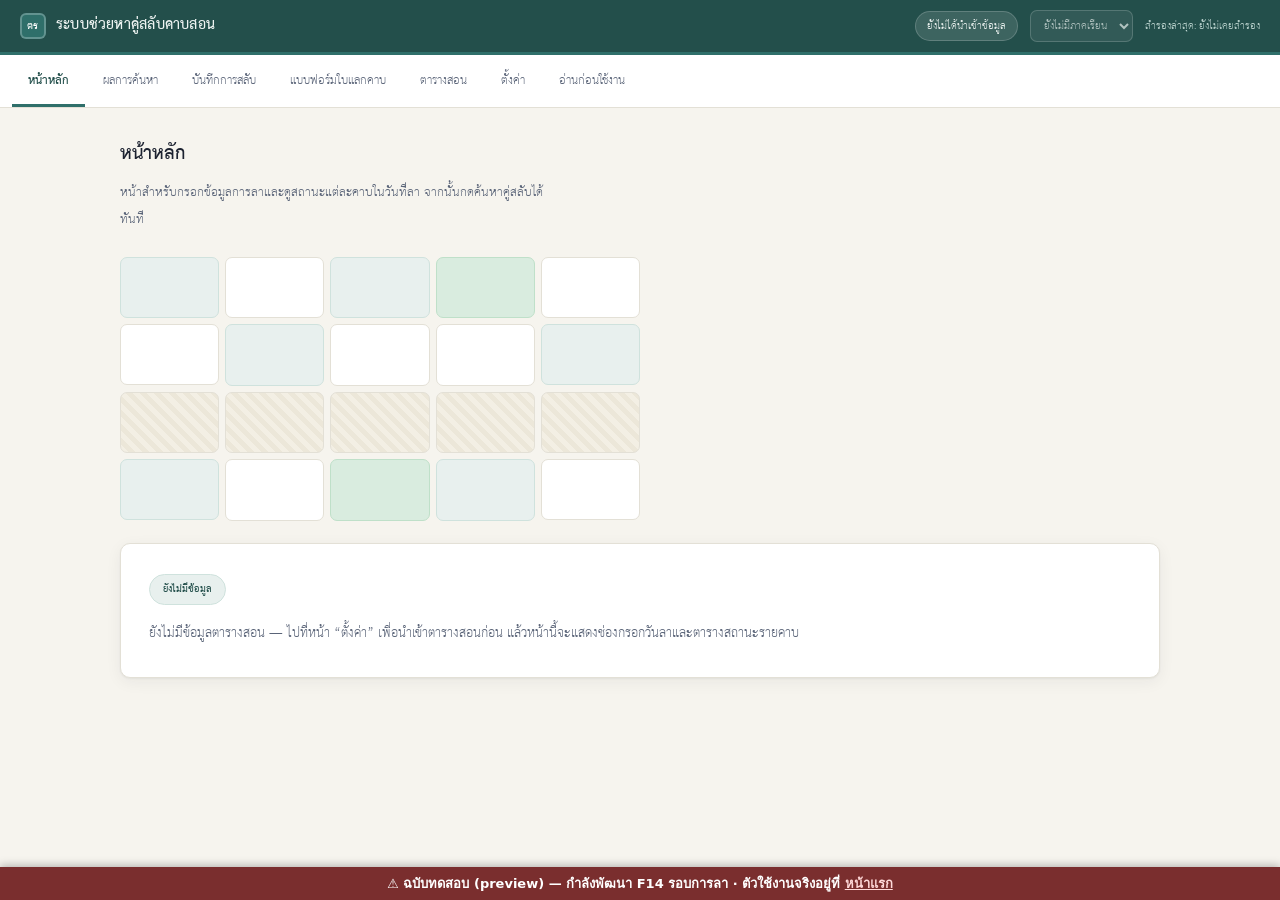
==== preview/index.html @ 6099cf8d "F14 30d rework — รอบการลา on the handout is now a dynamic week filter The round selector previously " ====
<!DOCTYPE html>
<html lang="th">
<head>
<meta charset="UTF-8">
<!-- public build (s27): embedded-data island intentionally empty;
     oracle fixture pseudonymised. See docs/CHANGELOG.txt. -->
<meta name="viewport" content="width=device-width, initial-scale=1.0">
<title>ระบบช่วยหาคู่สลับคาบสอน</title>
<style>
@font-face{font-family:'TH Sarabun New';font-weight:400;font-display:swap;src:url([data-uri]) format('woff2');}
@font-face{font-family:'TH Sarabun New';font-weight:700;font-display:swap;src:url([data-uri]) format('woff2');}
@font-face{font-family:'Sarabun';font-weight:400;font-display:swap;src:url([data-uri]) format('woff2');}
@font-face{font-family:'Sarabun';font-weight:700;font-display:swap;src:url([data-uri]) format('woff2');}

/* ===== s25.1 polish (2026-06-17) ===== */
/* #1 phone: near-black, name-weight, tap-to-call */
.d-phone{color:var(--ink);font-weight:700;text-decoration:none;font-size:1.05em}
.d-phone:hover{text-decoration:underline}
.l-phone{display:inline-block;margin-top:3px;color:var(--ink);font-weight:700;font-size:15px;text-decoration:none}
.l-phone:hover{text-decoration:underline}
/* #2 relocated dashboard warning */
.dash .c-warn{font-size:12.5px;color:#92400e;font-weight:600;margin-top:3px;line-height:1.3}
/* #4 stronger swap-cell fill + print-safe colours + legend */
.tt-in{background:#bfe8cd}
.tt-out{background:#f7c9c5}
.tt-in,.tt-out,.tt-mark,.tt-legend .pill{-webkit-print-color-adjust:exact;print-color-adjust:exact;color-adjust:exact}
.tt-legend{display:flex;gap:20px;flex-wrap:wrap;margin:2px 0 14px;font-size:13.5px;color:var(--ink)}
.tt-legend .lg{display:inline-flex;align-items:center;gap:7px}
.tt-legend .pill{display:inline-block;font-size:11.5px;font-weight:700;border-radius:999px;padding:1px 9px;color:#fff}
.tt-legend .pill.in{background:#0b6b3a}
.tt-legend .pill.out{background:#b3261e}
</style>
<style>
:root{
  --ink:#1c2230;          /* primary text — deep slate, not pure black */
  --ink-soft:#5a6478;     /* secondary text */
  --ink-faint:#8b94a6;    /* tertiary / disabled */
  --paper:#f6f4ee;        /* warm chalk — the page */
  --card:#ffffff;         /* raised surfaces */
  --line:#e3e0d6;         /* hairlines */
  --line-strong:#cfcabb;
  --chalk:#2f6f6a;        /* primary accent — chalkboard teal */
  --chalk-deep:#234f4b;
  --chalk-wash:#e8f0ee;
  --amber:#b8791f;        /* waiting */
  --amber-wash:#fbeecd;
  --rose:#b23b4e;         /* to-do / cancelled */
  --rose-wash:#f7dde0;
  --green:#2f7d4f;        /* done */
  --green-wash:#d9ecdf;
  --shadow:0 1px 2px rgba(28,34,48,.05), 0 4px 16px rgba(28,34,48,.06);
  --radius:10px;
}
*{box-sizing:border-box}
html,body{margin:0;padding:0}
body{
  font-family:'TH Sarabun New','Sarabun',system-ui,sans-serif;
  background:var(--paper);
  color:var(--ink);
  font-size:19px;
  line-height:1.5;
  -webkit-font-smoothing:antialiased;
  text-rendering:optimizeLegibility;
}
/* ---- header strip ---- */
.appbar{
  background:var(--chalk-deep);
  color:#eef4f2;
  padding:10px 20px;
  display:flex;align-items:center;gap:18px;flex-wrap:wrap;
  border-bottom:3px solid var(--chalk);
}
.appbar .brand{font-weight:700;font-size:21px;letter-spacing:.01em;display:flex;align-items:center;gap:10px}
.appbar .brand .mark{
  width:26px;height:26px;border-radius:6px;background:var(--chalk);
  display:inline-flex;align-items:center;justify-content:center;color:#fff;font-size:15px;font-weight:700;
  box-shadow:inset 0 0 0 2px rgba(255,255,255,.25);
}
.appbar .strip{margin-left:auto;display:flex;gap:12px;align-items:center;font-size:15px;color:#bcd4cf;flex-wrap:wrap}
.appbar .strip b{color:#fff;font-weight:700}
.appbar .sem-pill{
  background:rgba(255,255,255,.12);border:1px solid rgba(255,255,255,.18);
  padding:3px 11px;border-radius:999px;font-size:15px;color:#eef4f2;
}
.appbar .sem-switch{
  font-family:inherit;font-size:14.5px;color:#eef4f2;background:rgba(255,255,255,.1);
  border:1px solid rgba(255,255,255,.25);border-radius:7px;padding:4px 9px;max-width:240px;
}
.appbar .sem-switch:focus{outline:2px solid rgba(255,255,255,.65);outline-offset:1px}
.appbar .sem-switch option{color:#1c2523;background:#fff}
.appbar .archive-badge{
  display:none;background:var(--amber);color:#2a1c05;font-weight:700;
  padding:2px 10px;border-radius:999px;font-size:13px;
}
/* ---- tab bar ---- */
.tabbar{
  background:var(--card);
  border-bottom:1px solid var(--line);
  display:flex;gap:2px;padding:0 12px;overflow-x:auto;
  position:sticky;top:0;z-index:20;
}
.tab{
  appearance:none;border:0;background:none;cursor:pointer;
  font-family:inherit;font-size:17px;color:var(--ink-soft);
  padding:14px 16px 11px;white-space:nowrap;
  border-bottom:3px solid transparent;
  transition:color .12s, border-color .12s;
}
.tab:hover{color:var(--ink)}
.tab[aria-selected="true"]{color:var(--chalk-deep);font-weight:700;border-bottom-color:var(--chalk)}
.tab:focus-visible{outline:2px solid var(--chalk);outline-offset:-2px;border-radius:4px}
/* ---- pages ---- */
main{max-width:1080px;margin:0 auto;padding:26px 20px 80px}
.page{display:none;animation:fade .18s ease}
.page.active{display:block}
@keyframes fade{from{opacity:0;transform:translateY(4px)}to{opacity:1;transform:none}}
.page h1{
  font-size:27px;font-weight:700;margin:0 0 4px;color:var(--ink);
  letter-spacing:-.01em;
}
.page .lede{color:var(--ink-soft);margin:0 0 22px;font-size:18px;max-width:62ch}
.placeholder{
  background:var(--card);border:1px solid var(--line);border-radius:var(--radius);
  box-shadow:var(--shadow);padding:30px 28px;color:var(--ink-soft);
}
.placeholder .stage-note{
  display:inline-flex;align-items:center;gap:8px;
  background:var(--chalk-wash);color:var(--chalk-deep);
  border:1px solid #cfe2dd;border-radius:999px;
  padding:4px 13px;font-size:14px;font-weight:700;margin-bottom:14px;
}
.placeholder ul{margin:10px 0 0;padding-inline-start:22px}
.placeholder li{margin:5px 0}
/* a tiny weekly grid motif drawn once on the home page as the page's signature */
.grid-motif{
  --c:#e9e6dc;
  display:grid;grid-template-columns:repeat(5,1fr);gap:6px;margin:24px 0 4px;max-width:520px;
}
.grid-motif .cell{
  aspect-ratio:1/.62;border-radius:7px;background:var(--card);
  border:1px solid var(--line);
}
.grid-motif .cell.busy{background:var(--chalk-wash);border-color:#cfe2dd}
.grid-motif .cell.lunch{background:repeating-linear-gradient(45deg,#f3efe4,#f3efe4 5px,#ece7d9 5px,#ece7d9 10px)}
.grid-motif .cell.swap{background:var(--green-wash);border-color:#bfe0c9}
/* status legend chips reused later */
.legend{display:flex;gap:14px;flex-wrap:wrap;margin-top:18px;font-size:15px;color:var(--ink-soft)}
.legend .chip{display:inline-flex;align-items:center;gap:7px}
.legend .sw{width:14px;height:14px;border-radius:4px;border:1px solid var(--line-strong)}
/* ---- card surface (import panel etc.) ---- */
.card{
  background:var(--card);border:1px solid var(--line);border-radius:var(--radius);
  box-shadow:var(--shadow);padding:22px 24px;margin-top:22px;
}
.card-head{display:flex;align-items:baseline;gap:14px;flex-wrap:wrap;margin-bottom:4px}
.card-head h2{font-size:20px;font-weight:700;margin:0;color:var(--ink)}
.card-lede{color:var(--ink-soft);margin:2px 0 16px;font-size:17px}
.muted-note{color:var(--ink-faint);font-size:15px}
code{font-family:ui-monospace,SFMono-Regular,Menlo,monospace;font-size:.86em;
  background:var(--paper);border:1px solid var(--line);border-radius:5px;padding:1px 6px;color:var(--chalk-deep)}
.import-row{display:flex;align-items:center;gap:14px;flex-wrap:wrap}
.btn{
  appearance:none;border:1px solid var(--line-strong);background:var(--card);
  font-family:inherit;font-size:17px;color:var(--ink);cursor:pointer;
  padding:9px 18px;border-radius:8px;transition:background .12s,border-color .12s,box-shadow .12s;
  display:inline-flex;align-items:center;gap:8px;
}
.btn:hover{border-color:var(--chalk)}
.btn:focus-visible{outline:2px solid var(--chalk);outline-offset:2px}
.btn-primary{background:var(--chalk);border-color:var(--chalk);color:#fff;font-weight:700}
.btn-primary:hover{background:var(--chalk-deep);border-color:var(--chalk-deep)}
.btn[disabled]{opacity:.5;cursor:not-allowed}
/* ---- import report ---- */
.report{margin-top:18px;border-radius:9px;padding:16px 18px;font-size:16px;border:1px solid var(--line)}
.report.pass{background:var(--green-wash);border-color:#bfe0c9}
.report.fail{background:var(--rose-wash);border-color:#eec3c8}
.report.warn{background:var(--amber-wash);border-color:#ecd9a8}
.report .r-title{font-weight:700;font-size:18px;margin:0 0 8px;display:flex;align-items:center;gap:9px}
.report.pass .r-title{color:var(--green)}
.report.fail .r-title{color:var(--rose)}
.report.warn .r-title{color:#8a5a12}
.report .r-summary{display:flex;gap:18px;flex-wrap:wrap;margin:6px 0 0;color:var(--ink-soft);font-size:15px}
.report .r-summary b{color:var(--ink);font-weight:700}
.report ul.r-list{margin:12px 0 0;padding-inline-start:0;list-style:none;max-height:280px;overflow:auto}
.report ul.r-list li{
  padding:7px 11px;margin:5px 0;border-radius:7px;background:rgba(255,255,255,.6);
  border:1px solid rgba(0,0,0,.05);font-size:15.5px;line-height:1.45;
}
.report ul.r-list li .rownum{font-weight:700;color:var(--rose);margin-inline-end:6px}
.report.warn ul.r-list li .rownum{color:#8a5a12}
.report .r-more{margin-top:8px;font-size:14px;color:var(--ink-faint)}
.report .r-actions{margin-top:14px;display:flex;gap:10px;flex-wrap:wrap}
.somserm-table{width:100%;border-collapse:collapse;margin-top:10px;font-size:15px}
.somserm-table th,.somserm-table td{border:1px solid var(--line);padding:5px 9px;text-align:start}
.somserm-table th{background:var(--paper);font-weight:700;color:var(--ink-soft)}
.somserm-table .arrow{color:var(--chalk);font-weight:700;text-align:center}
/* ---- Stage 03 acknowledgment blocks ---- */
.ack-block{margin-top:16px;background:rgba(255,255,255,.5);border:1px solid rgba(0,0,0,.06);
  border-radius:9px;padding:13px 15px}
.ack-block.ack-ok{background:rgba(255,255,255,.35)}
.ack-h{font-weight:700;font-size:16px;color:var(--ink);margin-bottom:6px}
.ack-warnings .ack-block .ack-h{color:var(--ink-soft)}
.amb-flag{color:#8a5a12;font-weight:700;font-size:14px}
.somserm-table tr.amb-detail td{background:var(--amber-wash);font-size:14px;color:#6e4a10}
.report .r-actions .btn{font-size:16.5px}
.ack-block .ok{color:var(--green);font-weight:700}
/* ---- Stage 04 semester fields + backup bar ---- */
.ack-sem{background:rgba(255,255,255,.6)}
.sem-fields{display:flex;gap:16px;flex-wrap:wrap;margin-top:4px}
.fld{display:flex;flex-direction:column;gap:4px;font-size:15px;color:var(--ink-soft)}
.fld span{font-weight:700}
.fld input{
  font-family:inherit;font-size:17px;color:var(--ink);
  border:1px solid var(--line-strong);border-radius:7px;padding:7px 11px;background:var(--card);min-width:160px;
}
.fld input:focus{outline:2px solid var(--chalk);outline-offset:1px;border-color:var(--chalk)}
.sem-hint{margin:8px 0 0;font-size:15px;color:var(--ink-faint)}
.sem-hint.err{color:var(--rose);font-weight:700}
.backup-bar{display:flex;gap:12px;align-items:center;flex-wrap:wrap;
  margin-top:18px;padding-top:16px;border-top:1px dashed var(--line-strong)}
.tmpl-bar{display:flex;gap:10px;align-items:center;flex-wrap:wrap;
  margin-top:16px;padding-top:14px;border-top:1px dashed var(--line-strong)}
.btn-small{font-size:15px;padding:6px 13px}
.readonly-note{margin:10px 0;padding:10px 12px;border:1px solid #e6c98a;border-radius:8px;
  background:var(--amber-wash);color:#7a5212;font-size:15px}
body.view-archived .btn-savelog,body.view-archived .btn-del{opacity:.55;cursor:not-allowed}
/* ---- Stage 06 settings page ---- */
.settings-toolbar{display:flex;align-items:center;gap:18px;flex-wrap:wrap;margin-bottom:20px}
.adv-toggle{display:inline-flex;align-items:center;gap:9px;cursor:pointer;font-size:17px;color:var(--ink)}
.adv-toggle input{width:18px;height:18px;accent-color:var(--chalk);cursor:pointer}
.settings-group{background:var(--card);border:1px solid var(--line);border-radius:var(--radius);
  box-shadow:var(--shadow);padding:18px 22px;margin-bottom:18px}
.sg-title{font-size:18px;font-weight:700;color:var(--chalk-deep);margin:0 0 14px;
  padding-bottom:8px;border-bottom:1px solid var(--line)}
.sg-items{display:flex;flex-direction:column;gap:4px}
.setting-row{display:flex;gap:20px;align-items:flex-start;padding:11px 10px;border-radius:8px}
.setting-row:hover{background:var(--paper)}
.setting-row.is-changed{background:var(--chalk-wash)}
.setting-row .s-label{flex:1;min-width:0}
.setting-row .s-label label{display:block;font-weight:700;font-size:16.5px;color:var(--ink)}
.setting-row .s-help{display:block;font-size:14.5px;color:var(--ink-soft);margin-top:2px;line-height:1.4}
.setting-row .s-input{display:flex;flex-direction:column;align-items:flex-end;gap:3px;flex-shrink:0}
.setting-row .s-input input,.setting-row .s-input select{
  font-family:inherit;font-size:16px;padding:6px 10px;border:1px solid var(--line-strong);
  border-radius:7px;background:var(--card);color:var(--ink);min-width:120px;text-align:end}
.setting-row .s-input select{text-align:start}
.setting-row .s-input input:focus,.setting-row .s-input select:focus{
  outline:2px solid var(--chalk);outline-offset:1px;border-color:var(--chalk)}
.setting-row .s-default{font-size:13px;color:var(--ink-faint)}
.setting-row.is-changed .s-default{color:var(--chalk)}
.settings-note{background:var(--chalk-wash);border:1px solid #cfe2dd;border-radius:9px;
  padding:13px 16px;color:var(--chalk-deep);font-size:15.5px}
@media(max-width:640px){
  .setting-row{flex-direction:column;gap:8px}
  .setting-row .s-input{align-items:flex-start;width:100%}
}
/* system status line at the very bottom (dev evidence; harmless to user) */
.sysline{
  margin-top:34px;font-size:13px;color:var(--ink-faint);
  border-top:1px dashed var(--line-strong);padding-top:12px;
  display:flex;gap:16px;flex-wrap:wrap;
}
.sysline b{color:var(--ink-soft);font-weight:700}
.ok{color:var(--green)} .bad{color:var(--rose)}
/* ---- print scaffold (proven later; here just the skeleton) ---- */
@media print{
  .appbar,.tabbar,.sysline{display:none}
  body{background:#fff;font-size:16pt}
  main{max-width:none;padding:0}
  .page{display:none!important}
  .page.print-target{display:block!important}
  @page{size:A4;margin:14mm}
}
/* responsive */
@media(max-width:640px){
  body{font-size:18px}
  .appbar{padding:9px 14px;gap:10px}
  .appbar .strip{width:100%;margin-left:0;order:3}
  main{padding:20px 14px 70px}
  .page h1{font-size:23px}
}

/* ---- Stage 16: หน้าหลัก inputs + dashboard ---- */
.abs-grid{display:grid;grid-template-columns:repeat(2,minmax(0,1fr));gap:14px 22px;margin-top:6px}
@media(max-width:680px){.abs-grid{grid-template-columns:1fr}}
.fld{display:flex;flex-direction:column;gap:5px}
.fld>span{font-weight:700;color:var(--ink);font-size:16px}
.fld input,.fld select{font-family:inherit;font-size:18px;padding:8px 10px;border:1px solid var(--line-strong);
  border-radius:8px;background:#fff;color:var(--ink)}
.fld input:focus,.fld select:focus{outline:2px solid var(--chalk);outline-offset:1px;border-color:var(--chalk)}
.fhint{color:var(--ink-faint);font-size:14px}
.fhint.err{color:var(--rose);font-weight:700}
.abs-warn{margin-top:12px;padding:9px 12px;border-radius:8px;background:var(--amber-wash);
  color:#7a5212;border:1px solid #e6c98a;font-size:16px}

table.dash{width:100%;border-collapse:collapse;margin-top:4px;font-size:17px}
table.dash thead th{text-align:left;font-size:15px;color:var(--ink-soft);font-weight:700;
  border-bottom:2px solid var(--line-strong);padding:7px 10px;background:transparent}
table.dash td{padding:8px 10px;border-bottom:1px solid var(--line);vertical-align:middle}
table.dash .c-per{width:42px;text-align:center;font-weight:700;color:var(--ink-soft)}
table.dash .c-room{width:72px;color:var(--ink-soft)}
table.dash .c-stat{width:30%}
table.dash .c-act{width:150px;text-align:right;white-space:nowrap}
/* status bands (full row tint) */
tr.band-done   td{background:var(--green-wash)}
tr.band-done   .c-stat{color:var(--green);font-weight:700}
tr.band-wait   td{background:var(--amber-wash)}
tr.band-wait   .c-stat{color:var(--amber);font-weight:700}
tr.band-proposed td{background:#fff}
tr.band-proposed .c-stat{color:var(--chalk-deep);font-weight:700}
tr.band-todo   td{background:var(--rose-wash)}
tr.band-todo   .c-stat{color:var(--rose);font-weight:700}
tr.band-cancel td{background:var(--rose-wash)}
tr.band-cancel .c-stat{color:var(--rose);font-weight:700;font-style:italic}
tr.band-na     td{background:#faf9f5;color:var(--ink-faint);font-style:italic}
.btn-find{white-space:nowrap}
/* custom teacher autocomplete (replaces native datalist) */
.ac-wrap{position:relative}
.ac-wrap input{width:100%}
.ac-list{position:absolute;top:calc(100% + 3px);left:0;right:0;z-index:40;margin:0;padding:4px;
  list-style:none;background:#fff;border:1px solid var(--line-strong);border-radius:8px;
  box-shadow:var(--shadow);max-height:280px;overflow-y:auto}
.ac-item{padding:8px 11px;border-radius:6px;color:var(--ink);font-size:17px;line-height:1.35;
  cursor:pointer;white-space:nowrap;overflow:hidden;text-overflow:ellipsis}
.ac-item:hover,.ac-item.active{background:var(--chalk-wash);color:var(--chalk-deep)}


/* ---- Stage 17: ผลการค้นหา table + detail ---- */
.res-banner .card-lede{font-size:16px;color:var(--ink-soft)}
.res-note{font-size:14px;color:var(--ink-faint);margin:2px 2px 10px}
table.restab{width:100%;border-collapse:collapse;font-size:17px}
table.restab thead th{text-align:left;font-size:14px;color:var(--ink-soft);font-weight:700;
  border-bottom:2px solid var(--line-strong);padding:7px 9px}
table.restab td{padding:8px 9px;border-bottom:1px solid var(--line);vertical-align:middle}
.cand-row{cursor:pointer;transition:background .08s}
.cand-row:hover{background:var(--chalk-wash)}
.cand-row.open{background:var(--chalk-wash)}
.cand-row .c-rank{width:46px;text-align:center;color:var(--ink-soft);font-weight:700}
.cand-row .c-score{width:64px}
.c-dp,.c-gb{white-space:nowrap}
.c-warn{font-size:14.5px;color:var(--ink-soft);max-width:280px}
.score-pill{display:inline-block;min-width:38px;text-align:center;padding:2px 9px;border-radius:14px;
  font-weight:700;font-size:16px}
.score-pill.sc-green{background:var(--green-wash);color:var(--green)}
.score-pill.sc-amber{background:var(--amber-wash);color:var(--amber)}
.score-pill.sc-rose{background:var(--rose-wash);color:var(--rose)}
.wk-pick{font-family:inherit;font-size:15px;padding:4px 6px;border:1px solid var(--line-strong);
  border-radius:6px;background:#fff;max-width:160px}
.empty-res .r-title{color:var(--amber)}

/* detail panel */
.detail{padding:6px 4px 12px;background:linear-gradient(180deg,var(--chalk-wash),#fff 60px)}
.d-sec{margin:0 0 16px;padding:0 2px}
.d-h{font-weight:700;color:var(--chalk-deep);font-size:17px;margin:0 0 8px;
  border-bottom:1px solid var(--line);padding-bottom:4px}
.d-grid{display:grid;grid-template-columns:1fr 1fr;gap:6px 22px}
@media(max-width:680px){.d-grid{grid-template-columns:1fr}}
.d-lbl{display:block;font-size:13.5px;color:var(--ink-faint)}
.d-val{font-size:16.5px;color:var(--ink)}
.d-val.muted,.d-val .muted{color:var(--ink-faint)}
.d-val.mono{font-family:ui-monospace,Menlo,Consolas,monospace;font-size:14.5px}
.d-sub{margin-top:7px;font-size:15px;color:var(--ink-soft)}
.w-sec{margin:0 0 8px}
.w-sh{font-size:14px;color:var(--ink-soft);font-weight:700;margin-bottom:2px}
.w-item{font-size:16px;padding:2px 0 2px 6px}
.w-item.w-loud{color:var(--rose);font-weight:700;background:var(--rose-wash);border-radius:6px;padding:5px 8px;margin:3px 0}
.w-none{font-size:15px;color:var(--ink-faint);padding-left:6px}
.rt-wrap{display:grid;grid-template-columns:1fr 1fr;gap:14px}
@media(max-width:680px){.rt-wrap{grid-template-columns:1fr}}
.rt-end{background:#fff;border:1px solid var(--line);border-radius:8px;padding:9px 11px}
.rt-h{font-weight:700;color:var(--ink-soft);font-size:15px;margin-bottom:5px}
.rt-body{font-size:15.5px;line-height:1.7}
.rt-foot{color:var(--ink-soft);font-size:14.5px}
.rt-score{margin-top:9px;font-size:16px;color:var(--ink)}
table.receipt{width:100%;border-collapse:collapse;font-size:16px}
table.receipt td{padding:5px 8px;border-bottom:1px solid var(--line)}
table.receipt .rc-v{text-align:right;width:74px;font-variant-numeric:tabular-nums;font-weight:600}
table.receipt .rc-n{color:var(--ink-faint);font-size:14px}
table.receipt .rc-total td{font-weight:700;border-top:2px solid var(--line-strong);border-bottom:none}
.d-actions{margin-top:6px;display:flex;align-items:center;gap:14px;flex-wrap:wrap}
.save-msg{font-size:15px}
.save-msg.ok{color:var(--green);font-weight:700}
.save-msg.err{color:var(--rose);font-weight:700}


/* ---- Stage 18: บันทึกการสลับ (Log register) ---- */
.log-sum{font-size:16px;color:var(--ink-soft);margin:2px 2px 10px}
.log-sum b{color:var(--ink)}
.log-bar{display:flex;align-items:center;gap:14px;margin:0 2px 10px;flex-wrap:wrap}
.log-fnote{font-size:14px;color:var(--ink-faint)}
.btn-ghost{font-family:inherit;font-size:15px;padding:6px 13px;border:1px solid var(--line-strong);
  background:#fff;border-radius:7px;cursor:pointer;color:var(--ink)}
.btn-ghost:hover{background:var(--chalk-wash)}
.log-card{overflow-x:auto}
table.logtab{width:100%;border-collapse:collapse;font-size:15.5px;min-width:920px}
table.logtab thead th{text-align:left;font-size:13px;color:var(--ink-soft);font-weight:700;
  border-bottom:2px solid var(--line-strong);padding:7px 8px;white-space:nowrap;background:#fff}
table.logtab td{padding:7px 8px;border-bottom:1px solid var(--line);vertical-align:top}
.logtab .l-sub{font-size:12.5px;color:var(--ink-faint);margin-top:1px}
.logtab .l-date,.logtab .l-slot{white-space:nowrap}
.logtab .l-score{text-align:center;font-variant-numeric:tabular-nums;font-weight:600}
.logtab .l-warn{font-size:13.5px;color:var(--ink-soft);max-width:150px}
.logtab .l-empty{text-align:center;color:var(--ink-faint);padding:22px 8px}
/* full-row status tints (POC palette) */
.logtab tr.log-done{background:#C6EFCE}
.logtab tr.log-done td{color:#006100}
.logtab tr.log-wait{background:#FFEB9C}
.logtab tr.log-wait td{color:#9C6500}
.logtab tr.log-cancel{background:#FFC7CE}
.logtab tr.log-cancel td{color:#9C0006}
.logtab tr.log-proposed{background:#fff}
.logtab tr.log-done .l-sub,.logtab tr.log-wait .l-sub,.logtab tr.log-cancel .l-sub{color:inherit;opacity:.72}
.log-status{font-family:inherit;font-size:14.5px;padding:3px 6px;border:1px solid var(--line-strong);
  border-radius:6px;background:#fff;color:var(--ink)}
.fin-tag{display:inline-block;font-size:12px;font-weight:700;color:#006100;background:#fff;
  border:1px solid #006100;border-radius:10px;padding:0 7px;margin-left:4px}
.btn-del{font-family:inherit;font-size:14px;padding:3px 11px;border:1px solid var(--rose);
  background:#fff;color:var(--rose);border-radius:6px;cursor:pointer}
.btn-del:hover{background:var(--rose-wash)}
.log-foot{font-size:13.5px;color:var(--ink-faint);margin:10px 2px 0;line-height:1.5}


/* ---- Stage 21: colleague readme ---- */
.readme-wrap{display:grid;grid-template-columns:minmax(0,1fr);gap:14px}
.readme-card{background:#fff;border:1px solid var(--line);border-radius:8px;box-shadow:var(--shadow);padding:18px 22px}
.readme-card h2{font-size:20px;margin:0 0 8px;color:var(--chalk-deep)}
.readme-card h3{font-size:17px;margin:14px 0 6px;color:var(--ink)}
.readme-card p{margin:6px 0;color:var(--ink);line-height:1.55}
.readme-card ol,.readme-card ul{margin:8px 0 0 24px;padding:0;line-height:1.55}
.readme-card li{margin:4px 0}
.readme-kbd{display:inline-block;padding:1px 7px;border:1px solid var(--line-strong);border-radius:6px;background:#faf9f5;color:var(--ink-soft)}
.readme-flow{display:grid;grid-template-columns:repeat(4,minmax(0,1fr));gap:10px;margin-top:10px}
.readme-step{border:1px solid var(--line);border-radius:8px;padding:10px;background:var(--chalk-wash)}
.readme-step b{display:block;color:var(--chalk-deep);margin-bottom:3px}
@media(max-width:820px){.readme-flow{grid-template-columns:1fr 1fr}}
@media(max-width:520px){.readme-flow{grid-template-columns:1fr}}


/* ---- Stage 20: ตารางสอน handout ---- */
.tt-controls{margin:0 0 16px;padding:14px 16px;border:1px solid var(--line);border-radius:12px;background:var(--chalk-wash)}
.tt-row{display:flex;align-items:center;gap:10px;flex-wrap:wrap;font-size:16px;margin-bottom:10px}
.tt-row:last-child{margin-bottom:0}
.tt-lab{font-weight:700;color:var(--ink)}
.tt-select{font-family:inherit;font-size:16px;padding:6px 9px;border:1px solid var(--line-strong);border-radius:7px;background:#fff;color:var(--ink);min-width:260px}
.tt-weeks{display:flex;gap:8px;flex-wrap:wrap}
.tt-week-check{display:inline-flex;align-items:center;gap:6px;background:#fff;border:1px solid var(--line);border-radius:8px;padding:5px 9px;cursor:pointer}
.tt-week-check input{width:16px;height:16px;accent-color:var(--chalk)}
.tt-actions{display:flex;align-items:center;gap:10px;flex-wrap:wrap}
.tt-note{font-size:13.5px;color:var(--ink-faint)}
.tt-output{display:flex;flex-direction:column;gap:18px}
.tt-empty{font-size:15.5px;color:var(--ink-faint);padding:18px;text-align:center}
.tt-week{background:#fff;border:1px solid var(--line);border-radius:8px;padding:18px 20px;box-shadow:var(--shadow)}
.tt-head{display:flex;justify-content:space-between;gap:14px;align-items:flex-start;margin-bottom:10px}
.tt-title{font-size:21px;font-weight:700;color:var(--ink);margin:0}
.tt-subtitle{font-size:15px;color:var(--ink-soft);margin-top:2px}
.tt-meta{text-align:right;font-size:14px;color:var(--ink-soft)}
.tt-table{width:100%;border-collapse:collapse;table-layout:fixed;font-size:14.5px}
.tt-table th,.tt-table td{border:1px solid #222;vertical-align:top}
.tt-table th{font-weight:700;text-align:center;background:#f8f6ee;padding:5px 4px}
.tt-table th:first-child{width:88px}
.tt-table td{height:70px;padding:5px 5px;background:#fff}
.tt-per{text-align:center;font-weight:700;background:#faf9f5;color:var(--ink-soft)}
.tt-daycell{text-align:center;font-weight:700;background:#faf9f5;color:var(--ink);vertical-align:middle!important}
.tt-datecell{display:block;font-size:12px;font-weight:400;color:var(--ink-soft);margin-top:2px}
.tt-cell{min-height:58px;line-height:1.22}
.tt-main{font-weight:700;color:var(--ink)}
.tt-sub,.tt-room,.tt-by{font-size:12.5px;color:var(--ink-soft);margin-top:1px}
.tt-blank{color:#bbb;text-align:center;padding-top:20px}
.tt-lunch,.tt-nonteach{color:var(--ink-faint);font-style:italic}
.tt-mark{display:inline-block;font-size:11.5px;font-weight:700;border-radius:999px;padding:0 7px;margin-bottom:3px}
.tt-in{background:#e6f4ea}
.tt-in .tt-mark{background:#0b6b3a;color:#fff}
.tt-out{background:#fdebea}
.tt-out .tt-mark{background:#b3261e;color:#fff}
.tt-foot{margin:9px 0 0;padding-left:18px;font-size:13.5px;color:var(--ink-soft);line-height:1.45}
.tt-foot li{margin:2px 0}
@media(max-width:800px){
  .tt-head{flex-direction:column}
  .tt-meta{text-align:left}
  .tt-table{font-size:13px}
  .tt-table td{height:62px;padding:4px}
  .tt-select{min-width:0;width:100%}
}


/* ---- s18.1: data-management section relocated into ตั้งค่า ---- */
.data-mgmt{margin:4px 0 22px;padding:14px 16px;border:1px solid var(--line);border-radius:12px;background:var(--chalk-wash)}
.dm-title{margin:0 0 2px;font-size:19px;color:var(--chalk-deep)}
.dm-lede{margin:0 0 12px;font-size:14.5px;color:var(--ink-soft)}
.data-mgmt #importPanel,.data-mgmt #phonePanel{margin-bottom:12px}
.data-mgmt #phonePanel:last-child{margin-bottom:0}

/* ---- Stage 19: แบบฟอร์มใบแลกคาบ ---- */
.form-controls{margin:0 0 16px;padding:14px 16px;border:1px solid var(--line);border-radius:12px;background:var(--chalk-wash)}
.fc-row{display:flex;align-items:center;gap:8px;flex-wrap:wrap;font-size:16px}
.fc-lab{font-weight:700;color:var(--ink)}
.fc-row input[type=date]{font-family:inherit;font-size:15px;padding:4px 7px;border:1px solid var(--line-strong);border-radius:6px}
.fc-hint{font-size:14px;color:var(--ink-soft);margin-left:6px}
.fc-list{margin:10px 0}
.fsw-h{font-size:14px;color:var(--ink-soft);margin:0 0 4px}
.fsw-item{display:block;font-size:15.5px;padding:3px 0;cursor:pointer}
.fsw-empty{font-size:15px;color:var(--ink-faint);margin:6px 0}
.fc-actions{display:flex;align-items:center;gap:12px;flex-wrap:wrap;margin-top:6px}
.copy-msg{font-size:14.5px}
.copy-msg.ok{color:var(--green);font-weight:700}.copy-msg.err{color:var(--rose);font-weight:700}
.fc-note{font-size:13.5px;color:var(--ink-faint);margin:8px 0 0}

/* the printable paper */
.paper{background:#fff;color:#000;border:1px solid var(--line);border-radius:6px;
  padding:38px 44px;max-width:820px;margin:0 auto;font-size:16pt;line-height:1.5;position:relative}
.pp-formno{position:absolute;top:18px;right:26px;font-weight:700}
.pp-logo{text-align:center;color:#bbb;font-size:13px;margin-bottom:2px}
.pp-title{text-align:center;font-size:19px;font-weight:700;margin:6px 0 4px}
.pp-center{text-align:center;margin:2px 0 8px}
.pp-line{margin:3px 0}
.pp-body{margin:8px 0;text-align:justify}
.pp-sec{margin:10px 0 6px}
.pp-sign{text-align:right;margin:6px 64px 0 0}
.cnt{font-weight:700;min-width:24px;display:inline-block;text-align:center;border-bottom:1px dotted #888}
/* fill-in blanks */
.fin{font-family:inherit;font-size:1em;border:none;border-bottom:1px dotted #555;
  background:transparent;padding:0 3px;color:#000;outline:none}
.fin:focus{border-bottom:1px solid var(--chalk-deep);background:#fafdff}
.fin.w2{width:34px}.fin.w3{width:52px}.fin.w4{width:78px}.fin.w5{width:84px}
.fin.w6{width:120px}.fin.w7{width:160px}.fin.w8{width:200px}
.fin.w-name{width:210px}.fin.w-name2{width:240px}
/* fix-1 flowing reason */.fin-reason{font:inherit;line-height:1.5;display:block;width:100%;min-height:1.55em;height:1.55em;border:none;border-bottom:1px dotted #555;background:transparent;color:#000;outline:none;resize:none;overflow:hidden;white-space:pre-wrap;word-wrap:break-word;padding:0 3px;margin:2px 0;box-sizing:border-box}.fin-reason:focus{background:#fafdff}/* fix-2 clickable tick */.ck{cursor:pointer;user-select:none}/* fix-3 approver fill-ins */.approve-tbl .fin-appr{font-family:inherit;font-size:1em;text-align:center;border:none;border-bottom:1px dotted #555;background:transparent;outline:none;width:150px;padding:0 2px;color:#000}.approve-tbl .fin-appr:focus{border-bottom:1px solid var(--chalk-deep);background:#fafdff}.approve-tbl .fin-appr-dept{width:150px;text-align:left}
/* swap table */
.swap-form-table{width:100%;border-collapse:collapse;margin:6px 0 10px;font-size:13.5px;table-layout:fixed}
.swap-form-table th,.swap-form-table td{border:1px solid #000;padding:3px 4px;text-align:center;
  vertical-align:middle;word-wrap:break-word}
.swap-form-table thead th{font-weight:700;background:#fff}
.swap-form-table td.c-num{text-align:center}
.swap-form-table tbody tr{height:30px}
/* approval boxes */
.pp-approve{margin-top:14px}
.approve-tbl{width:100%;border-collapse:collapse;font-size:13.5px}
.approve-tbl td{border:1px solid #000;padding:8px 10px;vertical-align:top;width:50%;line-height:1.7}


.swap-form-table tbody td:nth-child(5),.swap-form-table tbody td:nth-child(9){white-space:nowrap}
@media print{ .swap-form-table{font-size:11.5px} .swap-form-table th,.swap-form-table td{padding:2px 3px} }

/* ---------- PRINT ---------- */
@media print{
  @page{size:A4;margin:14mm 12mm}
  body{background:#fff}
  /* hide everything but the paper */
  .tabbar,.strip,.no-print,.form-controls,
  #page-home,#page-results,#page-log,#page-settings,#page-readme,#page-timetable{display:none !important}
  .page{display:none !important}
  #page-form{display:block !important;padding:0 !important}
  #page-form>h1,#page-form>.lede{display:none !important}
  .paper{border:none;border-radius:0;max-width:none;margin:0;padding:0;font-size:16pt}
  .fin{border-bottom:1px dotted #555}
  .fin-reason,.approve-tbl .fin-appr{border-bottom:1px dotted #555}
  .fin-reason{overflow:visible !important}
  .ck{cursor:default}
  .pp-approve{page-break-before:always}
  .swap-form-table{font-size:12.5px}
  .swap-form-table thead{display:table-header-group}
  .swap-form-table tr{page-break-inside:avoid}
}
@media print{
  body.print-timetable{background:#fff}
  body.print-timetable .tabbar,
  body.print-timetable .strip,
  body.print-timetable .no-print,
  body.print-timetable .tt-controls,
  body.print-timetable #page-home,
  body.print-timetable #page-results,
  body.print-timetable #page-log,
  body.print-timetable #page-form,
  body.print-timetable #page-settings,
  body.print-timetable #page-readme{display:none !important}
  body.print-timetable .page{display:none !important}
  body.print-timetable #page-timetable{display:block !important;padding:0 !important}
  body.print-timetable #page-timetable>h1,
  body.print-timetable #page-timetable>.lede{display:none !important}
  body.print-timetable .tt-output{display:block !important}
  body.print-timetable .tt-week{border:none;border-radius:0;box-shadow:none;padding:0;page-break-after:always;break-after:page}
  body.print-timetable .tt-week:last-child{page-break-after:auto;break-after:auto}
  body.print-timetable .tt-table{font-size:12.5pt}
  body.print-timetable .tt-table th{background:#fff}
  body.print-timetable .tt-table td{height:23mm}
  body.print-timetable .tt-foot{font-size:11.5pt}
}
</style>
<style id="s22-style">
.phone-fresh{margin-top:8px;padding:9px 11px;border-radius:9px;font-size:14px;line-height:1.55;background:var(--amber-wash);border:1px solid var(--amber);color:var(--ink)}
.phone-fresh.ok{background:var(--chalk-wash);border-color:var(--chalk);color:var(--chalk-deep)}
.phone-stale{color:var(--amber);font-weight:600}
.phone-strip-note{font-size:13px;color:var(--amber);font-weight:600;margin-left:6px;white-space:nowrap}
.reset-block{border:1px solid var(--line);border-radius:10px;padding:12px 14px;margin:10px 0;background:var(--paper)}
.reset-block b{display:block;margin-bottom:2px}
.reset-block input[type=text]{margin:6px 8px 6px 0;padding:7px 11px;border:1px solid var(--line-strong);border-radius:8px;font-family:inherit;min-width:230px}
.reset-block button{padding:7px 18px;border:0;border-radius:8px;background:var(--rose);color:#fff;cursor:pointer;font-family:inherit}
.reset-block button:disabled{background:var(--line-strong);cursor:not-allowed}
.reminder-area{display:flex;flex-direction:column;gap:8px;margin:0 0 14px}
.reminder-area:empty{display:none;margin:0}
.rmd{padding:11px 14px;border-radius:10px;font-size:15px;line-height:1.5}
.rmd-loud{background:var(--rose-wash);border:1px solid var(--rose);color:var(--ink);font-weight:600}
.rmd-soft{background:var(--amber-wash);border:1px solid var(--amber);color:var(--ink)}
.backup-stale{color:var(--amber);font-weight:600}
.btn-archive-export{padding:6px 14px;border:0;border-radius:8px;background:var(--amber);color:#fff;cursor:pointer;font-family:inherit}

/* ---- F14 30b: leave tick column ---- */
table.dash .c-leave{width:44px;text-align:center}
.lv-tick{width:18px;height:18px;cursor:pointer}
.dash-leavebar{margin:0 0 8px;padding:8px 12px;border-radius:7px;font-size:13.5px;line-height:1.5;background:#eef5ee;border:1px solid #c3d8c3;color:#31523a}
.dash-leavebar.need{background:#fff6e0;border-color:#e3c377;color:#7a5600;font-weight:600}

/* ---- F14: รอบการลา ---- */
.lv-strip{margin-top:12px;font-size:14px}
.lv-pickrow{display:flex;align-items:center;gap:10px;flex-wrap:wrap}
.lv-pick{flex:1;min-width:220px;padding:7px 9px;border:1px solid #cfc6b4;border-radius:7px;font:inherit;font-size:14px;background:#fff}
.lv-detail{margin-top:8px;padding:8px 11px;border-radius:7px;line-height:1.5;border:1px solid transparent}
.lv-none{background:#f6f2e9;border-color:#e0d8c8;color:#6b6152}
.lv-ok{background:#eef5ee;border-color:#c3d8c3;color:#31523a}
.lv-warn{background:#fff6e0;border-color:#e3c377;color:#7a5600}
.lv-lab{font-weight:700;white-space:nowrap}
.lv-box{max-width:520px}
.lv-range{display:flex;gap:14px;flex-wrap:wrap;margin:6px 0 12px;font-size:14px}
.lv-range input{margin-left:5px;padding:5px 7px;border:1px solid #cfc6b4;border-radius:6px;font:inherit}
.lv-days{max-height:34vh;overflow:auto;border:1px solid #e6dfd2;border-radius:8px;padding:4px 8px}
.lv-day{padding:8px 2px;border-bottom:1px solid #f0ebe1}
.lv-day:last-child{border-bottom:0}
.lv-date{font-weight:600;font-size:14px;margin-bottom:4px}
.lv-tot{font-weight:400;opacity:.7;font-size:12.5px}
.lv-modes{display:flex;gap:12px;flex-wrap:wrap}
.lv-mode{font-size:13.5px;white-space:nowrap;cursor:pointer}
.lv-hint{font-size:12.5px;line-height:1.5;opacity:.8;margin:10px 0 0}
.lv-empty{font-size:13.5px;opacity:.75;padding:10px 2px;margin:0}

/* ---- F13: ผู้สอนแทนนอกระบบ ---- */
.c-act{white-space:nowrap}
.c-act .btn{white-space:nowrap;display:inline-block}
.btn-ext{margin-top:5px;font-size:12.5px;padding:4px 10px;background:#fff;border:1px solid #cfc6b4;color:#6b6152;font-weight:500;white-space:nowrap;display:block;margin-left:auto}
.btn-ext:hover{background:#f6f2e9}
.ext-back{position:fixed;inset:0;background:rgba(30,28,24,.45);display:flex;align-items:center;justify-content:center;z-index:99998;padding:16px}
.ext-back:empty{display:none}
.ext-box{background:#fff;border-radius:12px;padding:20px 22px;max-width:460px;width:100%;box-shadow:0 12px 40px rgba(0,0,0,.3);max-height:90vh;overflow:auto}
.ext-h{margin:0 0 6px;font-size:18px}
.ext-slot{margin:0 0 14px;font-size:14px;line-height:1.55;color:#5a5245;background:#f6f2e9;padding:8px 10px;border-radius:7px}
.ext-lab{display:block;font-size:13.5px;font-weight:600;margin:10px 0 4px}
.ext-req{color:#c0392b}
.ext-in{width:100%;box-sizing:border-box;padding:8px 10px;border:1px solid #cfc6b4;border-radius:7px;font:inherit;font-size:15px}
.ext-hint{font-size:13px;line-height:1.5;margin-top:5px;color:#7a5600}
.ext-hint:empty{display:none}
.ext-warn{margin:14px 0 0;font-size:13px;line-height:1.5;background:#fff6e0;border:1px solid #e3c377;color:#7a5600;padding:8px 10px;border-radius:7px}
.ext-act{display:flex;gap:8px;align-items:center;margin-top:16px;flex-wrap:wrap}
.ext-msg{font-size:13px}
.ext-msg.err{color:#9C0006}
.l-ext{display:inline-block;background:#efe7f3;border:1px solid #cbb8d6;border-radius:5px;padding:0 6px;font-size:11.5px;color:#5b3f6b}

/* ---- A1 follow-up: ยกคาบให้เลย (สอนแทน) ---- */
.d-giveaway{display:block;margin:10px 0 2px;padding:9px 11px;background:#fff7e8;border:1px solid #e6cf9d;border-radius:8px;font-size:14px;cursor:pointer}
.d-giveaway input{margin-right:6px}
.d-giveaway-note{display:block;margin-top:3px;font-size:12.5px;opacity:.8;font-weight:400}
.l-giveaway{display:inline-block;background:#eef3ee;border:1px solid #c8d6c8;border-radius:5px;padding:1px 7px;font-size:12.5px;color:#3c5a3c;white-space:nowrap}

/* ---- A1 / stage 28e: audit surfaces ---- */
.aud{border-radius:10px;padding:12px 14px;margin:0 0 14px;font-size:14px;line-height:1.55}
.aud-bad{background:#fdecea;border:1px solid #e6a29b;color:#8a1c12}
.aud-warn{background:#fff6e0;border:1px solid #e3c377;color:#7a5600}
.aud-h{font-weight:700;font-size:15px;margin-bottom:6px}
.aud-item{margin:8px 0 0;padding:8px 10px;background:rgba(255,255,255,.6);border-radius:7px}
.aud-item ul{margin:5px 0 0 18px;padding:0}
.aud-item li{margin:2px 0}
.aud-dim{opacity:.75}
.aud-foot{margin-top:9px;font-size:13px;opacity:.85}
.aud-tag{display:inline-block;background:#c0392b;color:#fff;border-radius:4px;padding:1px 6px;font-size:11px;white-space:nowrap}
tr.log-clash > td{box-shadow:inset 0 0 0 9999px rgba(192,57,43,.07)}
.rmd-sub{margin:4px 0 0 14px;font-weight:400;opacity:.92}
td.tt-clash{background:#f7c9c5}
td.tt-clash .tt-mark{background:#c0392b;color:#fff;border-radius:4px;padding:1px 6px;display:inline-block;font-weight:700}
@media print{ td.tt-clash{background:#f7c9c5 !important;-webkit-print-color-adjust:exact;print-color-adjust:exact} }
</style>
</head>
<body>

<!-- ===== PREVIEW-ONLY BANNER — removed when promoted to the site root ===== -->
<style>
  #a1PreviewBar{position:fixed;left:0;right:0;bottom:0;z-index:99999;background:#7a2e2e;color:#fff;
    font:600 13px/1.5 system-ui,-apple-system,"Segoe UI",sans-serif;padding:7px 14px;text-align:center;
    box-shadow:0 -2px 8px rgba(0,0,0,.25)}
  #a1PreviewBar a{color:#ffd9d9}
  body{padding-bottom:38px}
  @media print{#a1PreviewBar{display:none}body{padding-bottom:0}}
</style>
<div id="a1PreviewBar">⚠️ ฉบับทดสอบ (preview) — กำลังพัฒนา F14 รอบการลา · ตัวใช้งานจริงอยู่ที่ <a href="../">หน้าแรก</a></div>


<!-- embedded-data island: empty in the master; filled only by self-export (Stage 23) -->
<script type="application/json" id="embedded-data"></script>
<script type="application/json" id="oracle-fixture">{"meta": {"fixture_version": "1.0", "extracted_from": "schedule_swap_POC_s23_20260607 (ข้อมูลจริง, แก้แล้ว)", "clean_source": "69_1_schedule_ALL_DEPARTMENTS_CLEAN.xlsx", "semester": "2569/1", "clean_row_count": 3823, "derivation": "Independently re-derived from raw clean data (engine.py); all engine numbers confirmed integer-exact against the s23 workbook via LibreOffice recalc.", "frozen": true, "note": "SACRED once frozen — only correctable via a documented changelog entry."}, "config": {"BASE_SCORE": 100, "WORKLOAD_WEEKLY_BASELINE": 20, "WORKLOAD_WEEKLY_PENALTY_PER_PERIOD": 2, "WORKLOAD_WEEKLY_BONUS_PER_PERIOD": 1, "DAY_OVERLOAD_THRESHOLD": 5, "DAY_OVERLOAD_PENALTY": 10, "CONSECUTIVE_THRESHOLD": 3, "CONSECUTIVE_PENALTY": 15, "WALKING_PENALTY_PER_NEW_CROSSING": 2, "WALKING_BONUS_PER_REMOVED_CROSSING": 2, "GIVEBACK_PREFERENCE": "อนาคต", "SCORE_COLOR_GREEN_MIN": 90, "SCORE_COLOR_YELLOW_MIN": 70, "LUNCH_JUNIOR_PERIOD": 4, "LUNCH_SENIOR_PERIOD": 5}, "mini_dataset": {"description": "Self-contained subset: every row any fixture search touches. Fixture runs with NO semester loaded.", "row_count": 2234, "verified_data_header": ["teacher_id", "teacher_name", "day", "period", "subject", "group", "room", "raw_cell", "status", "audit_note"], "rows": [{"teacher_id": "0101", "teacher_name": "ครูทดสอบ 001", "day": "จันทร์", "period": "2", "subject": "ท33101", "group": "6.14", "room": "343", "raw_cell": "ท331016.14343", "status": "VERIFIED", "audit_note": "verified: reconstruction matches (3-digit room chosen over 4-digit alt '6.1'/'4343'; cross-checked vs PDF)"}, {"teacher_id": "0101", "teacher_name": "ครูทดสอบ 001", "day": "จันทร์", "period": "3", "subject": "ท33101", "group": "6.10A, 6.10B", "room": "344", "raw_cell": "ท331016.10A, 6.10B344", "status": "VERIFIED", "audit_note": "verified: reconstruction matches (3-digit room)"}, {"teacher_id": "0101", "teacher_name": "ครูทดสอบ 001", "day": "จันทร์", "period": "7", "subject": "ท33101", "group": "6.6", "room": "344", "raw_cell": "ท331016.6344", "status": "VERIFIED", "audit_note": "verified: reconstruction matches (3-digit room)"}, {"teacher_id": "0101", "teacher_name": "ครูทดสอบ 001", "day": "จันทร์", "period": "8", "subject": "ท33101", "group": "6.4", "room": "344", "raw_cell": "ท331016.4344", "status": "VERIFIED", "audit_note": "verified: reconstruction matches (3-digit room)"}, {"teacher_id": "0101", "teacher_name": "ครูทดสอบ 001", "day": "อังคาร", "period": "3", "subject": "ท33101", "group": "6.8", "room": "347", "raw_cell": "ท331016.8347", "status": "VERIFIED", "audit_note": "verified: reconstruction matches (3-digit room)"}, {"teacher_id": "0101", "teacher_name": "ครูทดสอบ 001", "day": "อังคาร", "period": "4", "subject": "ท33101", "group": "6.4", "room": "347", "raw_cell": "ท331016.4347", "status": "VERIFIED", "audit_note": "verified: reconstruction matches (3-digit room)"}, {"teacher_id": "0101", "teacher_name": "ครูทดสอบ 001", "day": "อังคาร", "period": "6", "subject": "", "group": "", "room": "ประชุมกลุ่มวิชาการ-ไชยานุภาพ", "raw_cell": "ประชุมกลุ่มวิชาการ-ไชยานุภาพ", "status": "NON_TEACHING", "audit_note": "non-teaching pass-through"}, {"teacher_id": "0101", "teacher_name": "ครูทดสอบ 001", "day": "อังคาร", "period": "7", "subject": "", "group": "", "room": "ประชุมกลุ่มวิชาการ-ไชยานุภาพ", "raw_cell": "ประชุมกลุ่มวิชาการ-ไชยานุภาพ", "status": "NON_TEACHING", "audit_note": "non-teaching pass-through"}, {"teacher_id": "0101", "teacher_name": "ครูทดสอบ 001", "day": "อังคาร", "period": "8", "subject": "", "group": "", "room": "ประชุมกลุ่มวิชาการ-ไชยานุภาพ", "raw_cell": "ประชุมกลุ่มวิชาการ-ไชยานุภาพ", "status": "NON_TEACHING", "audit_note": "non-teaching pass-through"}, {"teacher_id": "0101", "teacher_name": "ครูทดสอบ 001", "day": "พุธ", "period": "7", "subject": "ท33101", "group": "6.14", "room": "347", "raw_cell": "ท331016.14347", "status": "VERIFIED", "audit_note": "verified: reconstruction matches (3-digit room chosen over 4-digit alt '6.1'/'4347'; cross-checked vs PDF)"}, {"teacher_id": "0101", "teacher_name": "ครูทดสอบ 001", "day": "พุธ", "period": "8", "subject": "ท33101", "group": "6.2", "room": "347", "raw_cell": "ท331016.2347", "status": "VERIFIED", "audit_note": "verified: reconstruction matches (3-digit room)"}, {"teacher_id": "0101", "teacher_name": "ครูทดสอบ 001", "day": "พฤหัสฯ", "period": "3", "subject": "ท33101", "group": "6.6", "room": "347", "raw_cell": "ท331016.6347", "status": "VERIFIED", "audit_note": "verified: reconstruction matches (3-digit room)"}, {"teacher_id": "0101", "teacher_name": "ครูทดสอบ 001", "day": "พฤหัสฯ", "period": "7", "subject": "ท33101", "group": "6.10A, 6.10B", "room": "347", "raw_cell": "ท331016.10A, 6.10B347", "status": "VERIFIED", "audit_note": "verified: reconstruction matches (3-digit room)"}, {"teacher_id": "0101", "teacher_name": "ครูทดสอบ 001", "day": "ศุกร์", "period": "3", "subject": "ท33101", "group": "6.8", "room": "347", "raw_cell": "ท331016.8347", "status": "VERIFIED", "audit_note": "verified: reconstruction matches (3-digit room)"}, {"teacher_id": "0101", "teacher_name": "ครูทดสอบ 001", "day": "ศุกร์", "period": "4", "subject": "ท33101", "group": "6.2", "room": "347", "raw_cell": "ท331016.2347", "status": "VERIFIED", "audit_note": "verified: reconstruction matches (3-digit room)"}, {"teacher_id": "0101", "teacher_name": "ครูทดสอบ 001", "day": "ศุกร์", "period": "6", "subject": "", "group": "", "room": "ชุมนุม-ที่ปรึกษา", "raw_cell": "ชุมนุม-ที่ปรึกษา", "status": "NON_TEACHING", "audit_note": "non-teaching pass-through"}, {"teacher_id": "0101", "teacher_name": "ครูทดสอบ 001", "day": "ศุกร์", "period": "7", "subject": "", "group": "", "room": "คุณธรรมจริยธรรม-ที่ปรึกษา", "raw_cell": "คุณธรรมจริยธรรม-ที่ปรึกษา", "status": "NON_TEACHING", "audit_note": "non-teaching pass-through"}, {"teacher_id": "0101", "teacher_name": "ครูทดสอบ 001", "day": "ศุกร์", "period": "8", "subject": "", "group": "", "room": "สาธารณประโยชน์-ที่ปรึกษา", "raw_cell": "สาธารณประโยชน์-ที่ปรึกษา", "status": "NON_TEACHING", "audit_note": "non-teaching pass-through"}, {"teacher_id": "0102", "teacher_name": "ครูทดสอบ 002", "day": "จันทร์", "period": "2", "subject": "ท22101", "group": "2.9", "room": "647", "raw_cell": "ท221012.9647", "status": "VERIFIED", "audit_note": "verified: reconstruction matches (3-digit room)"}, {"teacher_id": "0102", "teacher_name": "ครูทดสอบ 002", "day": "จันทร์", "period": "3", "subject": "ท22101", "group": "2.1", "room": "635", "raw_cell": "ท221012.1635", "status": "VERIFIED", "audit_note": "verified: reconstruction matches (3-digit room)"}, {"teacher_id": "0102", "teacher_name": "ครูทดสอบ 002", "day": "จันทร์", "period": "6", "subject": "ท22101", "group": "2.10", "room": "543", "raw_cell": "ท221012.10543", "status": "VERIFIED", "audit_note": "verified: reconstruction matches (3-digit room chosen over 4-digit alt '2.1'/'0543'; cross-checked vs PDF)"}, {"teacher_id": "0102", "teacher_name": "ครูทดสอบ 002", "day": "จันทร์", "period": "7", "subject": "ท22101", "group": "2.11", "room": "544", "raw_cell": "ท221012.11544", "status": "VERIFIED", "audit_note": "verified: reconstruction matches (3-digit room chosen over 4-digit alt '2.1'/'1544'; cross-checked vs PDF)"}, {"teacher_id": "0102", "teacher_name": "ครูทดสอบ 002", "day": "อังคาร", "period": "1", "subject": "ท22101", "group": "2.11", "room": "544", "raw_cell": "ท221012.11544", "status": "VERIFIED", "audit_note": "verified: reconstruction matches (3-digit room chosen over 4-digit alt '2.1'/'1544'; cross-checked vs PDF)"}, {"teacher_id": "0102", "teacher_name": "ครูทดสอบ 002", "day": "อังคาร", "period": "2", "subject": "ท22101", "group": "2.10", "room": "543", "raw_cell": "ท221012.10543", "status": "VERIFIED", "audit_note": "verified: reconstruction matches (3-digit room chosen over 4-digit alt '2.1'/'0543'; cross-checked vs PDF)"}, {"teacher_id": "0102", "teacher_name": "ครูทดสอบ 002", "day": "อังคาร", "period": "3", "subject": "ท22101", "group": "2.4", "room": "642", "raw_cell": "ท221012.4642", "status": "VERIFIED", "audit_note": "verified: reconstruction matches (3-digit room)"}, {"teacher_id": "0102", "teacher_name": "ครูทดสอบ 002", "day": "อังคาร", "period": "6", "subject": "", "group": "", "room": "ประชุมกลุ่มวิชาการ-ไชยานุภาพ", "raw_cell": "ประชุมกลุ่มวิชาการ-ไชยานุภาพ", "status": "NON_TEACHING", "audit_note": "non-teaching pass-through"}, {"teacher_id": "0102", "teacher_name": "ครูทดสอบ 002", "day": "อังคาร", "period": "7", "subject": "", "group": "", "room": "ประชุมกลุ่มวิชาการ-ไชยานุภาพ", "raw_cell": "ประชุมกลุ่มวิชาการ-ไชยานุภาพ", "status": "NON_TEACHING", "audit_note": "non-teaching pass-through"}, {"teacher_id": "0102", "teacher_name": "ครูทดสอบ 002", "day": "อังคาร", "period": "8", "subject": "", "group": "", "room": "ประชุมกลุ่มวิชาการ-ไชยานุภาพ", "raw_cell": "ประชุมกลุ่มวิชาการ-ไชยานุภาพ", "status": "NON_TEACHING", "audit_note": "non-teaching pass-through"}, {"teacher_id": "0102", "teacher_name": "ครูทดสอบ 002", "day": "พุธ", "period": "1", "subject": "", "group": "", "room": "คุณธรรมจริยธรรม-ที่ปรึกษา", "raw_cell": "คุณธรรมจริยธรรม-ที่ปรึกษา", "status": "NON_TEACHING", "audit_note": "non-teaching pass-through"}, {"teacher_id": "0102", "teacher_name": "ครูทดสอบ 002", "day": "พุธ", "period": "5", "subject": "ท22101", "group": "2.4", "room": "642", "raw_cell": "ท221012.4642", "status": "VERIFIED", "audit_note": "verified: reconstruction matches (3-digit room)"}, {"teacher_id": "0102", "teacher_name": "ครูทดสอบ 002", "day": "พุธ", "period": "7", "subject": "ท22101", "group": "2.9", "room": "647", "raw_cell": "ท221012.9647", "status": "VERIFIED", "audit_note": "verified: reconstruction matches (3-digit room)"}, {"teacher_id": "0102", "teacher_name": "ครูทดสอบ 002", "day": "พุธ", "period": "8", "subject": "", "group": "", "room": "ชุมนุม-ที่ปรึกษา", "raw_cell": "ชุมนุม-ที่ปรึกษา", "status": "NON_TEACHING", "audit_note": "non-teaching pass-through"}, {"teacher_id": "0102", "teacher_name": "ครูทดสอบ 002", "day": "พฤหัสฯ", "period": "1", "subject": "", "group": "", "room": "ประชุมฝ่ายบริหาร-VIP", "raw_cell": "ประชุมฝ่ายบริหาร-VIP", "status": "NON_TEACHING", "audit_note": "non-teaching pass-through"}, {"teacher_id": "0102", "teacher_name": "ครูทดสอบ 002", "day": "พฤหัสฯ", "period": "2", "subject": "", "group": "", "room": "ประชุมฝ่ายบริหาร-VIP", "raw_cell": "ประชุมฝ่ายบริหาร-VIP", "status": "NON_TEACHING", "audit_note": "non-teaching pass-through"}, {"teacher_id": "0102", "teacher_name": "ครูทดสอบ 002", "day": "พฤหัสฯ", "period": "3", "subject": "ท22101", "group": "2.4", "room": "642", "raw_cell": "ท221012.4642", "status": "VERIFIED", "audit_note": "verified: reconstruction matches (3-digit room)"}, {"teacher_id": "0102", "teacher_name": "ครูทดสอบ 002", "day": "พฤหัสฯ", "period": "6", "subject": "ท22101", "group": "2.1", "room": "635", "raw_cell": "ท221012.1635", "status": "VERIFIED", "audit_note": "verified: reconstruction matches (3-digit room)"}, {"teacher_id": "0102", "teacher_name": "ครูทดสอบ 002", "day": "พฤหัสฯ", "period": "7", "subject": "ท22101", "group": "2.9", "room": "647", "raw_cell": "ท221012.9647", "status": "VERIFIED", "audit_note": "verified: reconstruction matches (3-digit room)"}, {"teacher_id": "0102", "teacher_name": "ครูทดสอบ 002", "day": "พฤหัสฯ", "period": "8", "subject": "", "group": "", "room": "ลูกเสือเนตรนารี-ที่ปรึกษา", "raw_cell": "ลูกเสือเนตรนารี-ที่ปรึกษา", "status": "NON_TEACHING", "audit_note": "non-teaching pass-through"}, {"teacher_id": "0102", "teacher_name": "ครูทดสอบ 002", "day": "ศุกร์", "period": "1", "subject": "ท22101", "group": "2.11", "room": "544", "raw_cell": "ท221012.11544", "status": "VERIFIED", "audit_note": "verified: reconstruction matches (3-digit room chosen over 4-digit alt '2.1'/'1544'; cross-checked vs PDF)"}, {"teacher_id": "0102", "teacher_name": "ครูทดสอบ 002", "day": "ศุกร์", "period": "2", "subject": "ท22101", "group": "2.10", "room": "543", "raw_cell": "ท221012.10543", "status": "VERIFIED", "audit_note": "verified: reconstruction matches (3-digit room chosen over 4-digit alt '2.1'/'0543'; cross-checked vs PDF)"}, {"teacher_id": "0102", "teacher_name": "ครูทดสอบ 002", "day": "ศุกร์", "period": "7", "subject": "ท22101", "group": "2.1", "room": "635", "raw_cell": "ท221012.1635", "status": "VERIFIED", "audit_note": "verified: reconstruction matches (3-digit room)"}, {"teacher_id": "0102", "teacher_name": "ครูทดสอบ 002", "day": "ศุกร์", "period": "8", "subject": "", "group": "", "room": "สาธารณประโยชน์-ที่ปรึกษา", "raw_cell": "สาธารณประโยชน์-ที่ปรึกษา", "status": "NON_TEACHING", "audit_note": "non-teaching pass-through"}, {"teacher_id": "0103", "teacher_name": "ครูทดสอบ 003", "day": "จันทร์", "period": "3", "subject": "ท32101", "group": "5.10A, 5.10B", "room": "237", "raw_cell": "ท321015.10A, 5.10B237", "status": "VERIFIED", "audit_note": "verified: reconstruction matches (3-digit room)"}, {"teacher_id": "0103", "teacher_name": "ครูทดสอบ 003", "day": "จันทร์", "period": "4", "subject": "ท32101", "group": "5.9", "room": "236", "raw_cell": "ท321015.9236", "status": "VERIFIED", "audit_note": "verified: reconstruction matches (3-digit room)"}, {"teacher_id": "0103", "teacher_name": "ครูทดสอบ 003", "day": "จันทร์", "period": "6", "subject": "", "group": "", "room": "ชุมนุม-ที่ปรึกษา", "raw_cell": "ชุมนุม-ที่ปรึกษา", "status": "NON_TEACHING", "audit_note": "non-teaching pass-through"}, {"teacher_id": "0103", "teacher_name": "ครูทดสอบ 003", "day": "จันทร์", "period": "7", "subject": "", "group": "", "room": "คุณธรรมจริยธรรม-ที่ปรึกษา", "raw_cell": "คุณธรรมจริยธรรม-ที่ปรึกษา", "status": "NON_TEACHING", "audit_note": "non-teaching pass-through"}, {"teacher_id": "0103", "teacher_name": "ครูทดสอบ 003", "day": "จันทร์", "period": "8", "subject": "", "group": "", "room": "สาธารณประโยชน์-ที่ปรึกษา", "raw_cell": "สาธารณประโยชน์-ที่ปรึกษา", "status": "NON_TEACHING", "audit_note": "non-teaching pass-through"}, {"teacher_id": "0103", "teacher_name": "ครูทดสอบ 003", "day": "อังคาร", "period": "3", "subject": "ท32101", "group": "5.10A, 5.10B", "room": "237", "raw_cell": "ท321015.10A, 5.10B237", "status": "VERIFIED", "audit_note": "verified: reconstruction matches (3-digit room)"}, {"teacher_id": "0103", "teacher_name": "ครูทดสอบ 003", "day": "อังคาร", "period": "4", "subject": "ท32101", "group": "5.14", "room": "342", "raw_cell": "ท321015.14342", "status": "VERIFIED", "audit_note": "verified: reconstruction matches (3-digit room chosen over 4-digit alt '5.1'/'4342'; cross-checked vs PDF)"}, {"teacher_id": "0103", "teacher_name": "ครูทดสอบ 003", "day": "อังคาร", "period": "9", "subject": "ท32101", "group": "5.12", "room": "1214", "raw_cell": "ท321015.121214", "status": "VERIFIED", "audit_note": "verified: reconstruction matches (4-digit room)"}, {"teacher_id": "0103", "teacher_name": "ครูทดสอบ 003", "day": "พุธ", "period": "3", "subject": "ท32101", "group": "5.14", "room": "342", "raw_cell": "ท321015.14342", "status": "VERIFIED", "audit_note": "verified: reconstruction matches (3-digit room chosen over 4-digit alt '5.1'/'4342'; cross-checked vs PDF)"}, {"teacher_id": "0103", "teacher_name": "ครูทดสอบ 003", "day": "พุธ", "period": "4", "subject": "ท32101", "group": "5.1", "room": "334", "raw_cell": "ท321015.1334", "status": "VERIFIED", "audit_note": "verified: reconstruction matches (3-digit room)"}, {"teacher_id": "0103", "teacher_name": "ครูทดสอบ 003", "day": "พุธ", "period": "6", "subject": "ท32101", "group": "5.11", "room": "1215", "raw_cell": "ท321015.111215", "status": "VERIFIED", "audit_note": "verified: reconstruction matches (4-digit room)"}, {"teacher_id": "0103", "teacher_name": "ครูทดสอบ 003", "day": "พุธ", "period": "8", "subject": "ท32101", "group": "5.13", "room": "425", "raw_cell": "ท321015.13425", "status": "VERIFIED", "audit_note": "verified: reconstruction matches (3-digit room chosen over 4-digit alt '5.1'/'3425'; cross-checked vs PDF)"}, {"teacher_id": "0103", "teacher_name": "ครูทดสอบ 003", "day": "พฤหัสฯ", "period": "4", "subject": "ท32101", "group": "5.1", "room": "334", "raw_cell": "ท321015.1334", "status": "VERIFIED", "audit_note": "verified: reconstruction matches (3-digit room)"}, {"teacher_id": "0103", "teacher_name": "ครูทดสอบ 003", "day": "พฤหัสฯ", "period": "8", "subject": "ท32101", "group": "5.9", "room": "236", "raw_cell": "ท321015.9236", "status": "VERIFIED", "audit_note": "verified: reconstruction matches (3-digit room)"}, {"teacher_id": "0103", "teacher_name": "ครูทดสอบ 003", "day": "ศุกร์", "period": "1", "subject": "ท32101", "group": "5.12", "room": "1214", "raw_cell": "ท321015.121214", "status": "VERIFIED", "audit_note": "verified: reconstruction matches (4-digit room)"}, {"teacher_id": "0103", "teacher_name": "ครูทดสอบ 003", "day": "ศุกร์", "period": "2", "subject": "ท32101", "group": "5.11", "room": "1215", "raw_cell": "ท321015.111215", "status": "VERIFIED", "audit_note": "verified: reconstruction matches (4-digit room)"}, {"teacher_id": "0103", "teacher_name": "ครูทดสอบ 003", "day": "ศุกร์", "period": "7", "subject": "ท32101", "group": "5.13", "room": "425", "raw_cell": "ท321015.13425", "status": "VERIFIED", "audit_note": "verified: reconstruction matches (3-digit room chosen over 4-digit alt '5.1'/'3425'; cross-checked vs PDF)"}, {"teacher_id": "0105", "teacher_name": "ครูทดสอบ 004", "day": "จันทร์", "period": "2", "subject": "ท31101", "group": "4.4", "room": "325", "raw_cell": "ท311014.4325", "status": "VERIFIED", "audit_note": "verified: reconstruction matches (3-digit room)"}, {"teacher_id": "0105", "teacher_name": "ครูทดสอบ 004", "day": "จันทร์", "period": "6", "subject": "", "group": "", "room": "ชุมนุม-ที่ปรึกษา", "raw_cell": "ชุมนุม-ที่ปรึกษา", "status": "NON_TEACHING", "audit_note": "non-teaching pass-through"}, {"teacher_id": "0105", "teacher_name": "ครูทดสอบ 004", "day": "จันทร์", "period": "7", "subject": "", "group": "", "room": "คุณธรรมจริยธรรม-ที่ปรึกษา", "raw_cell": "คุณธรรมจริยธรรม-ที่ปรึกษา", "status": "NON_TEACHING", "audit_note": "non-teaching pass-through"}, {"teacher_id": "0105", "teacher_name": "ครูทดสอบ 004", "day": "จันทร์", "period": "8", "subject": "", "group": "", "room": "สาธารณประโยชน์-ที่ปรึกษา", "raw_cell": "สาธารณประโยชน์-ที่ปรึกษา", "status": "NON_TEACHING", "audit_note": "non-teaching pass-through"}, {"teacher_id": "0105", "teacher_name": "ครูทดสอบ 004", "day": "อังคาร", "period": "1", "subject": "ท31101", "group": "4.4", "room": "325", "raw_cell": "ท311014.4325", "status": "VERIFIED", "audit_note": "verified: reconstruction matches (3-digit room)"}, {"teacher_id": "0105", "teacher_name": "ครูทดสอบ 004", "day": "อังคาร", "period": "3", "subject": "ท31101", "group": "4.13", "room": "426", "raw_cell": "ท311014.13426", "status": "VERIFIED", "audit_note": "verified: reconstruction matches (3-digit room chosen over 4-digit alt '4.1'/'3426'; cross-checked vs PDF)"}, {"teacher_id": "0105", "teacher_name": "ครูทดสอบ 004", "day": "อังคาร", "period": "4", "subject": "ท31101", "group": "4.7", "room": "328", "raw_cell": "ท311014.7328", "status": "VERIFIED", "audit_note": "verified: reconstruction matches (3-digit room)"}, {"teacher_id": "0105", "teacher_name": "ครูทดสอบ 004", "day": "อังคาร", "period": "6", "subject": "ท31101", "group": "4.14", "room": "341", "raw_cell": "ท311014.14341", "status": "VERIFIED", "audit_note": "verified: reconstruction matches (3-digit room chosen over 4-digit alt '4.1'/'4341'; cross-checked vs PDF)"}, {"teacher_id": "0105", "teacher_name": "ครูทดสอบ 004", "day": "พุธ", "period": "1", "subject": "ท31101", "group": "4.10A, 4.10B", "room": "333", "raw_cell": "ท311014.10A, 4.10B333", "status": "VERIFIED", "audit_note": "verified: reconstruction matches (3-digit room)"}, {"teacher_id": "0105", "teacher_name": "ครูทดสอบ 004", "day": "พุธ", "period": "2", "subject": "ท31101", "group": "4.8", "room": "331", "raw_cell": "ท311014.8331", "status": "VERIFIED", "audit_note": "verified: reconstruction matches (3-digit room)"}, {"teacher_id": "0105", "teacher_name": "ครูทดสอบ 004", "day": "พุธ", "period": "4", "subject": "ท31101", "group": "4.14", "room": "341", "raw_cell": "ท311014.14341", "status": "VERIFIED", "audit_note": "verified: reconstruction matches (3-digit room chosen over 4-digit alt '4.1'/'4341'; cross-checked vs PDF)"}, {"teacher_id": "0105", "teacher_name": "ครูทดสอบ 004", "day": "พุธ", "period": "6", "subject": "", "group": "", "room": "ประชุมกลุ่มกิจการ-กิจการนักเรียน", "raw_cell": "ประชุมกลุ่มกิจการ-กิจการนักเรียน", "status": "NON_TEACHING", "audit_note": "non-teaching pass-through"}, {"teacher_id": "0105", "teacher_name": "ครูทดสอบ 004", "day": "พุธ", "period": "7", "subject": "", "group": "", "room": "ประชุมกลุ่มกิจการ-กิจการนักเรียน", "raw_cell": "ประชุมกลุ่มกิจการ-กิจการนักเรียน", "status": "NON_TEACHING", "audit_note": "non-teaching pass-through"}, {"teacher_id": "0105", "teacher_name": "ครูทดสอบ 004", "day": "พุธ", "period": "8", "subject": "", "group": "", "room": "ประชุมกลุ่มกิจการ-กิจการนักเรียน", "raw_cell": "ประชุมกลุ่มกิจการ-กิจการนักเรียน", "status": "NON_TEACHING", "audit_note": "non-teaching pass-through"}, {"teacher_id": "0105", "teacher_name": "ครูทดสอบ 004", "day": "พฤหัสฯ", "period": "1", "subject": "ท31101", "group": "4.2", "room": "323", "raw_cell": "ท311014.2323", "status": "VERIFIED", "audit_note": "verified: reconstruction matches (3-digit room)"}, {"teacher_id": "0105", "teacher_name": "ครูทดสอบ 004", "day": "พฤหัสฯ", "period": "2", "subject": "ท31101", "group": "4.7", "room": "328", "raw_cell": "ท311014.7328", "status": "VERIFIED", "audit_note": "verified: reconstruction matches (3-digit room)"}, {"teacher_id": "0105", "teacher_name": "ครูทดสอบ 004", "day": "พฤหัสฯ", "period": "3", "subject": "ท31101", "group": "4.13", "room": "426", "raw_cell": "ท311014.13426", "status": "VERIFIED", "audit_note": "verified: reconstruction matches (3-digit room chosen over 4-digit alt '4.1'/'3426'; cross-checked vs PDF)"}, {"teacher_id": "0105", "teacher_name": "ครูทดสอบ 004", "day": "พฤหัสฯ", "period": "8", "subject": "ซ่อมเสริม", "group": "4.10A, 4.10B", "room": "333", "raw_cell": "ซ่อมเสริม4.10A, 4.10B333", "status": "VERIFIED", "audit_note": "verified: reconstruction matches (3-digit room)"}, {"teacher_id": "0105", "teacher_name": "ครูทดสอบ 004", "day": "ศุกร์", "period": "1", "subject": "ท31101", "group": "4.10A, 4.10B", "room": "333", "raw_cell": "ท311014.10A, 4.10B333", "status": "VERIFIED", "audit_note": "verified: reconstruction matches (3-digit room)"}, {"teacher_id": "0105", "teacher_name": "ครูทดสอบ 004", "day": "ศุกร์", "period": "2", "subject": "ท31101", "group": "4.8", "room": "331", "raw_cell": "ท311014.8331", "status": "VERIFIED", "audit_note": "verified: reconstruction matches (3-digit room)"}, {"teacher_id": "0105", "teacher_name": "ครูทดสอบ 004", "day": "ศุกร์", "period": "8", "subject": "ท31101", "group": "4.2", "room": "323", "raw_cell": "ท311014.2323", "status": "VERIFIED", "audit_note": "verified: reconstruction matches (3-digit room)"}, {"teacher_id": "0106", "teacher_name": "ครูทดสอบ 005", "day": "จันทร์", "period": "1", "subject": "ท30210", "group": "5.13J, 5.13M", "room": "425", "raw_cell": "ท302105.13J, 5.13M425", "status": "VERIFIED", "audit_note": "verified: reconstruction matches (3-digit room)"}, {"teacher_id": "0106", "teacher_name": "ครูทดสอบ 005", "day": "จันทร์", "period": "3", "subject": "ท30218", "group": "4.7", "room": "328", "raw_cell": "ท302184.7328", "status": "VERIFIED", "audit_note": "verified: reconstruction matches (3-digit room)"}, {"teacher_id": "0106", "teacher_name": "ครูทดสอบ 005", "day": "จันทร์", "period": "6", "subject": "", "group": "", "room": "ชุมนุม-ที่ปรึกษา", "raw_cell": "ชุมนุม-ที่ปรึกษา", "status": "NON_TEACHING", "audit_note": "non-teaching pass-through"}, {"teacher_id": "0106", "teacher_name": "ครูทดสอบ 005", "day": "จันทร์", "period": "7", "subject": "", "group": "", "room": "คุณธรรมจริยธรรม-ที่ปรึกษา", "raw_cell": "คุณธรรมจริยธรรม-ที่ปรึกษา", "status": "NON_TEACHING", "audit_note": "non-teaching pass-through"}, {"teacher_id": "0106", "teacher_name": "ครูทดสอบ 005", "day": "จันทร์", "period": "8", "subject": "", "group": "", "room": "สาธารณประโยชน์-ที่ปรึกษา", "raw_cell": "สาธารณประโยชน์-ที่ปรึกษา", "status": "NON_TEACHING", "audit_note": "non-teaching pass-through"}, {"teacher_id": "0106", "teacher_name": "ครูทดสอบ 005", "day": "อังคาร", "period": "2", "subject": "ท30210", "group": "5.8", "room": "235", "raw_cell": "ท302105.8235", "status": "VERIFIED", "audit_note": "verified: reconstruction matches (3-digit room)"}, {"teacher_id": "0106", "teacher_name": "ครูทดสอบ 005", "day": "อังคาร", "period": "3", "subject": "ท30210", "group": "5.9", "room": "236", "raw_cell": "ท302105.9236", "status": "VERIFIED", "audit_note": "verified: reconstruction matches (3-digit room)"}, {"teacher_id": "0106", "teacher_name": "ครูทดสอบ 005", "day": "อังคาร", "period": "6", "subject": "ท30210", "group": "5.7", "room": "234", "raw_cell": "ท302105.7234", "status": "VERIFIED", "audit_note": "verified: reconstruction matches (3-digit room)"}, {"teacher_id": "0106", "teacher_name": "ครูทดสอบ 005", "day": "อังคาร", "period": "7", "subject": "ท30218", "group": "4.13F, 4.13J, 4.13M", "room": "426", "raw_cell": "ท302184.13F, 4.13J, 4.13M426", "status": "VERIFIED", "audit_note": "verified: reconstruction matches (3-digit room)"}, {"teacher_id": "0106", "teacher_name": "ครูทดสอบ 005", "day": "พุธ", "period": "1", "subject": "ท30218", "group": "4.8", "room": "331", "raw_cell": "ท302184.8331", "status": "VERIFIED", "audit_note": "verified: reconstruction matches (3-digit room)"}, {"teacher_id": "0106", "teacher_name": "ครูทดสอบ 005", "day": "พุธ", "period": "3", "subject": "ท30210", "group": "5.9", "room": "236", "raw_cell": "ท302105.9236", "status": "VERIFIED", "audit_note": "verified: reconstruction matches (3-digit room)"}, {"teacher_id": "0106", "teacher_name": "ครูทดสอบ 005", "day": "พุธ", "period": "6", "subject": "ท30218", "group": "4.7", "room": "328", "raw_cell": "ท302184.7328", "status": "VERIFIED", "audit_note": "verified: reconstruction matches (3-digit room)"}, {"teacher_id": "0106", "teacher_name": "ครูทดสอบ 005", "day": "พุธ", "period": "8", "subject": "", "group": "", "room": "ชุมนุม-ที่ปรึกษา", "raw_cell": "ชุมนุม-ที่ปรึกษา", "status": "NON_TEACHING", "audit_note": "non-teaching pass-through"}, {"teacher_id": "0106", "teacher_name": "ครูทดสอบ 005", "day": "พฤหัสฯ", "period": "1", "subject": "ท30218", "group": "4.9", "room": "332", "raw_cell": "ท302184.9332", "status": "VERIFIED", "audit_note": "verified: reconstruction matches (3-digit room)"}, {"teacher_id": "0106", "teacher_name": "ครูทดสอบ 005", "day": "พฤหัสฯ", "period": "3", "subject": "ท30210", "group": "5.7", "room": "234", "raw_cell": "ท302105.7234", "status": "VERIFIED", "audit_note": "verified: reconstruction matches (3-digit room)"}, {"teacher_id": "0106", "teacher_name": "ครูทดสอบ 005", "day": "พฤหัสฯ", "period": "6", "subject": "ท30210", "group": "5.8", "room": "235", "raw_cell": "ท302105.8235", "status": "VERIFIED", "audit_note": "verified: reconstruction matches (3-digit room)"}, {"teacher_id": "0106", "teacher_name": "ครูทดสอบ 005", "day": "พฤหัสฯ", "period": "7", "subject": "ท30218", "group": "4.8", "room": "331", "raw_cell": "ท302184.8331", "status": "VERIFIED", "audit_note": "verified: reconstruction matches (3-digit room)"}, {"teacher_id": "0106", "teacher_name": "ครูทดสอบ 005", "day": "พฤหัสฯ", "period": "8", "subject": "ท30210", "group": "5.13J, 5.13M", "room": "425", "raw_cell": "ท302105.13J, 5.13M425", "status": "VERIFIED", "audit_note": "verified: reconstruction matches (3-digit room)"}, {"teacher_id": "0106", "teacher_name": "ครูทดสอบ 005", "day": "ศุกร์", "period": "6", "subject": "ท30218", "group": "4.13F, 4.13J, 4.13M", "room": "426", "raw_cell": "ท302184.13F, 4.13J, 4.13M426", "status": "VERIFIED", "audit_note": "verified: reconstruction matches (3-digit room)"}, {"teacher_id": "0106", "teacher_name": "ครูทดสอบ 005", "day": "ศุกร์", "period": "8", "subject": "ท30218", "group": "4.9", "room": "332", "raw_cell": "ท302184.9332", "status": "VERIFIED", "audit_note": "verified: reconstruction matches (3-digit room)"}, {"teacher_id": "0108", "teacher_name": "ครูทดสอบ 006", "day": "จันทร์", "period": "1", "subject": "ท32101", "group": "5.8", "room": "235", "raw_cell": "ท321015.8235", "status": "VERIFIED", "audit_note": "verified: reconstruction matches (3-digit room)"}, {"teacher_id": "0108", "teacher_name": "ครูทดสอบ 006", "day": "จันทร์", "period": "2", "subject": "ท32101", "group": "5.7", "room": "234", "raw_cell": "ท321015.7234", "status": "VERIFIED", "audit_note": "verified: reconstruction matches (3-digit room)"}, {"teacher_id": "0108", "teacher_name": "ครูทดสอบ 006", "day": "จันทร์", "period": "6", "subject": "", "group": "", "room": "ชุมนุม-ที่ปรึกษา", "raw_cell": "ชุมนุม-ที่ปรึกษา", "status": "NON_TEACHING", "audit_note": "non-teaching pass-through"}, {"teacher_id": "0108", "teacher_name": "ครูทดสอบ 006", "day": "จันทร์", "period": "7", "subject": "", "group": "", "room": "คุณธรรมจริยธรรม-ที่ปรึกษา", "raw_cell": "คุณธรรมจริยธรรม-ที่ปรึกษา", "status": "NON_TEACHING", "audit_note": "non-teaching pass-through"}, {"teacher_id": "0108", "teacher_name": "ครูทดสอบ 006", "day": "จันทร์", "period": "8", "subject": "", "group": "", "room": "สาธารณประโยชน์-ที่ปรึกษา", "raw_cell": "สาธารณประโยชน์-ที่ปรึกษา", "status": "NON_TEACHING", "audit_note": "non-teaching pass-through"}, {"teacher_id": "0108", "teacher_name": "ครูทดสอบ 006", "day": "อังคาร", "period": "2", "subject": "ท32101", "group": "5.5", "room": "232", "raw_cell": "ท321015.5232", "status": "VERIFIED", "audit_note": "verified: reconstruction matches (3-digit room)"}, {"teacher_id": "0108", "teacher_name": "ครูทดสอบ 006", "day": "อังคาร", "period": "3", "subject": "ท32101", "group": "5.7", "room": "234", "raw_cell": "ท321015.7234", "status": "VERIFIED", "audit_note": "verified: reconstruction matches (3-digit room)"}, {"teacher_id": "0108", "teacher_name": "ครูทดสอบ 006", "day": "อังคาร", "period": "4", "subject": "ท32101", "group": "5.8", "room": "235", "raw_cell": "ท321015.8235", "status": "VERIFIED", "audit_note": "verified: reconstruction matches (3-digit room)"}, {"teacher_id": "0108", "teacher_name": "ครูทดสอบ 006", "day": "พุธ", "period": "2", "subject": "ท32101", "group": "5.3", "room": "336", "raw_cell": "ท321015.3336", "status": "VERIFIED", "audit_note": "verified: reconstruction matches (3-digit room)"}, {"teacher_id": "0108", "teacher_name": "ครูทดสอบ 006", "day": "พุธ", "period": "6", "subject": "ท32101", "group": "5.5", "room": "232", "raw_cell": "ท321015.5232", "status": "VERIFIED", "audit_note": "verified: reconstruction matches (3-digit room)"}, {"teacher_id": "0108", "teacher_name": "ครูทดสอบ 006", "day": "พุธ", "period": "7", "subject": "ท32101", "group": "5.6", "room": "233", "raw_cell": "ท321015.6233", "status": "VERIFIED", "audit_note": "verified: reconstruction matches (3-digit room)"}, {"teacher_id": "0108", "teacher_name": "ครูทดสอบ 006", "day": "พฤหัสฯ", "period": "1", "subject": "ท32101", "group": "5.4", "room": "231", "raw_cell": "ท321015.4231", "status": "VERIFIED", "audit_note": "verified: reconstruction matches (3-digit room)"}, {"teacher_id": "0108", "teacher_name": "ครูทดสอบ 006", "day": "พฤหัสฯ", "period": "2", "subject": "ท32101", "group": "5.2", "room": "335", "raw_cell": "ท321015.2335", "status": "VERIFIED", "audit_note": "verified: reconstruction matches (3-digit room)"}, {"teacher_id": "0108", "teacher_name": "ครูทดสอบ 006", "day": "ศุกร์", "period": "1", "subject": "ท32101", "group": "5.4", "room": "231", "raw_cell": "ท321015.4231", "status": "VERIFIED", "audit_note": "verified: reconstruction matches (3-digit room)"}, {"teacher_id": "0108", "teacher_name": "ครูทดสอบ 006", "day": "ศุกร์", "period": "2", "subject": "ท32101", "group": "5.2", "room": "335", "raw_cell": "ท321015.2335", "status": "VERIFIED", "audit_note": "verified: reconstruction matches (3-digit room)"}, {"teacher_id": "0108", "teacher_name": "ครูทดสอบ 006", "day": "ศุกร์", "period": "6", "subject": "ท32101", "group": "5.6", "room": "233", "raw_cell": "ท321015.6233", "status": "VERIFIED", "audit_note": "verified: reconstruction matches (3-digit room)"}, {"teacher_id": "0108", "teacher_name": "ครูทดสอบ 006", "day": "ศุกร์", "period": "8", "subject": "ท32101", "group": "5.3", "room": "336", "raw_cell": "ท321015.3336", "status": "VERIFIED", "audit_note": "verified: reconstruction matches (3-digit room)"}, {"teacher_id": "0110", "teacher_name": "ครูทดสอบ 007", "day": "จันทร์", "period": "3", "subject": "ท31101", "group": "4.5", "room": "347", "raw_cell": "ท311014.5347", "status": "VERIFIED", "audit_note": "verified: reconstruction matches (3-digit room)"}, {"teacher_id": "0110", "teacher_name": "ครูทดสอบ 007", "day": "จันทร์", "period": "6", "subject": "", "group": "", "room": "ชุมนุม-ที่ปรึกษา", "raw_cell": "ชุมนุม-ที่ปรึกษา", "status": "NON_TEACHING", "audit_note": "non-teaching pass-through"}, {"teacher_id": "0110", "teacher_name": "ครูทดสอบ 007", "day": "จันทร์", "period": "7", "subject": "", "group": "", "room": "คุณธรรมจริยธรรม-ที่ปรึกษา", "raw_cell": "คุณธรรมจริยธรรม-ที่ปรึกษา", "status": "NON_TEACHING", "audit_note": "non-teaching pass-through"}, {"teacher_id": "0110", "teacher_name": "ครูทดสอบ 007", "day": "จันทร์", "period": "8", "subject": "", "group": "", "room": "สาธารณประโยชน์-ที่ปรึกษา", "raw_cell": "สาธารณประโยชน์-ที่ปรึกษา", "status": "NON_TEACHING", "audit_note": "non-teaching pass-through"}, {"teacher_id": "0110", "teacher_name": "ครูทดสอบ 007", "day": "อังคาร", "period": "1", "subject": "ท31101", "group": "4.5", "room": "347", "raw_cell": "ท311014.5347", "status": "VERIFIED", "audit_note": "verified: reconstruction matches (3-digit room)"}, {"teacher_id": "0110", "teacher_name": "ครูทดสอบ 007", "day": "อังคาร", "period": "6", "subject": "ท31101", "group": "4.9", "room": "347", "raw_cell": "ท311014.9347", "status": "VERIFIED", "audit_note": "verified: reconstruction matches (3-digit room)"}, {"teacher_id": "0110", "teacher_name": "ครูทดสอบ 007", "day": "อังคาร", "period": "7", "subject": "ท31101", "group": "4.11", "room": "347", "raw_cell": "ท311014.11347", "status": "VERIFIED", "audit_note": "verified: reconstruction matches (3-digit room chosen over 4-digit alt '4.1'/'1347'; cross-checked vs PDF)"}, {"teacher_id": "0110", "teacher_name": "ครูทดสอบ 007", "day": "พุธ", "period": "1", "subject": "ท31101", "group": "4.6", "room": "347", "raw_cell": "ท311014.6347", "status": "VERIFIED", "audit_note": "verified: reconstruction matches (3-digit room)"}, {"teacher_id": "0110", "teacher_name": "ครูทดสอบ 007", "day": "พุธ", "period": "2", "subject": "ท31101", "group": "4.9", "room": "347", "raw_cell": "ท311014.9347", "status": "VERIFIED", "audit_note": "verified: reconstruction matches (3-digit room)"}, {"teacher_id": "0110", "teacher_name": "ครูทดสอบ 007", "day": "พุธ", "period": "4", "subject": "ท31101", "group": "4.1", "room": "347", "raw_cell": "ท311014.1347", "status": "VERIFIED", "audit_note": "verified: reconstruction matches (3-digit room)"}, {"teacher_id": "0110", "teacher_name": "ครูทดสอบ 007", "day": "พฤหัสฯ", "period": "1", "subject": "ท31101", "group": "4.3", "room": "347", "raw_cell": "ท311014.3347", "status": "VERIFIED", "audit_note": "verified: reconstruction matches (3-digit room)"}, {"teacher_id": "0110", "teacher_name": "ครูทดสอบ 007", "day": "พฤหัสฯ", "period": "4", "subject": "ท31101", "group": "4.12", "room": "347", "raw_cell": "ท311014.12347", "status": "VERIFIED", "audit_note": "verified: reconstruction matches (3-digit room chosen over 4-digit alt '4.1'/'2347'; cross-checked vs PDF)"}, {"teacher_id": "0110", "teacher_name": "ครูทดสอบ 007", "day": "พฤหัสฯ", "period": "6", "subject": "ท31101", "group": "4.11", "room": "347", "raw_cell": "ท311014.11347", "status": "VERIFIED", "audit_note": "verified: reconstruction matches (3-digit room chosen over 4-digit alt '4.1'/'1347'; cross-checked vs PDF)"}, {"teacher_id": "0110", "teacher_name": "ครูทดสอบ 007", "day": "พฤหัสฯ", "period": "8", "subject": "ท31101", "group": "4.6", "room": "347", "raw_cell": "ท311014.6347", "status": "VERIFIED", "audit_note": "verified: reconstruction matches (3-digit room)"}, {"teacher_id": "0110", "teacher_name": "ครูทดสอบ 007", "day": "ศุกร์", "period": "1", "subject": "ท31101", "group": "4.3", "room": "347", "raw_cell": "ท311014.3347", "status": "VERIFIED", "audit_note": "verified: reconstruction matches (3-digit room)"}, {"teacher_id": "0110", "teacher_name": "ครูทดสอบ 007", "day": "ศุกร์", "period": "2", "subject": "ท31101", "group": "4.12", "room": "347", "raw_cell": "ท311014.12347", "status": "VERIFIED", "audit_note": "verified: reconstruction matches (3-digit room chosen over 4-digit alt '4.1'/'2347'; cross-checked vs PDF)"}, {"teacher_id": "0110", "teacher_name": "ครูทดสอบ 007", "day": "ศุกร์", "period": "7", "subject": "ท31101", "group": "4.1", "room": "347", "raw_cell": "ท311014.1347", "status": "VERIFIED", "audit_note": "verified: reconstruction matches (3-digit room)"}, {"teacher_id": "0111", "teacher_name": "ครูทดสอบ 008", "day": "จันทร์", "period": "1", "subject": "ท33101", "group": "6.9", "room": "344", "raw_cell": "ท331016.9344", "status": "VERIFIED", "audit_note": "verified: reconstruction matches (3-digit room)"}, {"teacher_id": "0111", "teacher_name": "ครูทดสอบ 008", "day": "จันทร์", "period": "2", "subject": "ท33101", "group": "6.5", "room": "344", "raw_cell": "ท331016.5344", "status": "VERIFIED", "audit_note": "verified: reconstruction matches (3-digit room)"}, {"teacher_id": "0111", "teacher_name": "ครูทดสอบ 008", "day": "จันทร์", "period": "4", "subject": "ท33101", "group": "6.3", "room": "344", "raw_cell": "ท331016.3344", "status": "VERIFIED", "audit_note": "verified: reconstruction matches (3-digit room)"}, {"teacher_id": "0111", "teacher_name": "ครูทดสอบ 008", "day": "จันทร์", "period": "8", "subject": "ซ่อมเสริม", "group": "6.3", "room": "243", "raw_cell": "ซ่อมเสริม6.3243", "status": "VERIFIED", "audit_note": "verified: reconstruction matches (3-digit room)"}, {"teacher_id": "0111", "teacher_name": "ครูทดสอบ 008", "day": "อังคาร", "period": "2", "subject": "ท33101", "group": "6.9", "room": "344", "raw_cell": "ท331016.9344", "status": "VERIFIED", "audit_note": "verified: reconstruction matches (3-digit room)"}, {"teacher_id": "0111", "teacher_name": "ครูทดสอบ 008", "day": "อังคาร", "period": "3", "subject": "ท33101", "group": "6.3", "room": "344", "raw_cell": "ท331016.3344", "status": "VERIFIED", "audit_note": "verified: reconstruction matches (3-digit room)"}, {"teacher_id": "0111", "teacher_name": "ครูทดสอบ 008", "day": "อังคาร", "period": "6", "subject": "", "group": "", "room": "ประชุมกลุ่มวิชาการ-ไชยานุภาพ", "raw_cell": "ประชุมกลุ่มวิชาการ-ไชยานุภาพ", "status": "NON_TEACHING", "audit_note": "non-teaching pass-through"}, {"teacher_id": "0111", "teacher_name": "ครูทดสอบ 008", "day": "อังคาร", "period": "7", "subject": "", "group": "", "room": "ประชุมกลุ่มวิชาการ-ไชยานุภาพ", "raw_cell": "ประชุมกลุ่มวิชาการ-ไชยานุภาพ", "status": "NON_TEACHING", "audit_note": "non-teaching pass-through"}, {"teacher_id": "0111", "teacher_name": "ครูทดสอบ 008", "day": "อังคาร", "period": "8", "subject": "", "group": "", "room": "ประชุมกลุ่มวิชาการ-ไชยานุภาพ", "raw_cell": "ประชุมกลุ่มวิชาการ-ไชยานุภาพ", "status": "NON_TEACHING", "audit_note": "non-teaching pass-through"}, {"teacher_id": "0111", "teacher_name": "ครูทดสอบ 008", "day": "พุธ", "period": "1", "subject": "ท33101", "group": "6.7", "room": "344", "raw_cell": "ท331016.7344", "status": "VERIFIED", "audit_note": "verified: reconstruction matches (3-digit room)"}, {"teacher_id": "0111", "teacher_name": "ครูทดสอบ 008", "day": "พุธ", "period": "3", "subject": "ท33101", "group": "6.5", "room": "344", "raw_cell": "ท331016.5344", "status": "VERIFIED", "audit_note": "verified: reconstruction matches (3-digit room)"}, {"teacher_id": "0111", "teacher_name": "ครูทดสอบ 008", "day": "พุธ", "period": "6", "subject": "ท33101", "group": "6.13", "room": "344", "raw_cell": "ท331016.13344", "status": "VERIFIED", "audit_note": "verified: reconstruction matches (3-digit room chosen over 4-digit alt '6.1'/'3344'; cross-checked vs PDF)"}, {"teacher_id": "0111", "teacher_name": "ครูทดสอบ 008", "day": "พุธ", "period": "8", "subject": "ท33101", "group": "6.1", "room": "344", "raw_cell": "ท331016.1344", "status": "VERIFIED", "audit_note": "verified: reconstruction matches (3-digit room)"}, {"teacher_id": "0111", "teacher_name": "ครูทดสอบ 008", "day": "พฤหัสฯ", "period": "1", "subject": "ท33101", "group": "6.7", "room": "344", "raw_cell": "ท331016.7344", "status": "VERIFIED", "audit_note": "verified: reconstruction matches (3-digit room)"}, {"teacher_id": "0111", "teacher_name": "ครูทดสอบ 008", "day": "พฤหัสฯ", "period": "3", "subject": "ท33101", "group": "6.12", "room": "344", "raw_cell": "ท331016.12344", "status": "VERIFIED", "audit_note": "verified: reconstruction matches (3-digit room chosen over 4-digit alt '6.1'/'2344'; cross-checked vs PDF)"}, {"teacher_id": "0111", "teacher_name": "ครูทดสอบ 008", "day": "พฤหัสฯ", "period": "6", "subject": "ท33101", "group": "6.13", "room": "344", "raw_cell": "ท331016.13344", "status": "VERIFIED", "audit_note": "verified: reconstruction matches (3-digit room chosen over 4-digit alt '6.1'/'3344'; cross-checked vs PDF)"}, {"teacher_id": "0111", "teacher_name": "ครูทดสอบ 008", "day": "พฤหัสฯ", "period": "7", "subject": "ท33101", "group": "6.1", "room": "344", "raw_cell": "ท331016.1344", "status": "VERIFIED", "audit_note": "verified: reconstruction matches (3-digit room)"}, {"teacher_id": "0111", "teacher_name": "ครูทดสอบ 008", "day": "พฤหัสฯ", "period": "8", "subject": "ท33101", "group": "6.11", "room": "344", "raw_cell": "ท331016.11344", "status": "VERIFIED", "audit_note": "verified: reconstruction matches (3-digit room chosen over 4-digit alt '6.1'/'1344'; cross-checked vs PDF)"}, {"teacher_id": "0111", "teacher_name": "ครูทดสอบ 008", "day": "ศุกร์", "period": "3", "subject": "ท33101", "group": "6.11", "room": "344", "raw_cell": "ท331016.11344", "status": "VERIFIED", "audit_note": "verified: reconstruction matches (3-digit room chosen over 4-digit alt '6.1'/'1344'; cross-checked vs PDF)"}, {"teacher_id": "0111", "teacher_name": "ครูทดสอบ 008", "day": "ศุกร์", "period": "4", "subject": "ท33101", "group": "6.12", "room": "344", "raw_cell": "ท331016.12344", "status": "VERIFIED", "audit_note": "verified: reconstruction matches (3-digit room chosen over 4-digit alt '6.1'/'2344'; cross-checked vs PDF)"}, {"teacher_id": "0111", "teacher_name": "ครูทดสอบ 008", "day": "ศุกร์", "period": "6", "subject": "", "group": "", "room": "ชุมนุม-ที่ปรึกษา", "raw_cell": "ชุมนุม-ที่ปรึกษา", "status": "NON_TEACHING", "audit_note": "non-teaching pass-through"}, {"teacher_id": "0111", "teacher_name": "ครูทดสอบ 008", "day": "ศุกร์", "period": "7", "subject": "", "group": "", "room": "คุณธรรมจริยธรรม-ที่ปรึกษา", "raw_cell": "คุณธรรมจริยธรรม-ที่ปรึกษา", "status": "NON_TEACHING", "audit_note": "non-teaching pass-through"}, {"teacher_id": "0111", "teacher_name": "ครูทดสอบ 008", "day": "ศุกร์", "period": "8", "subject": "", "group": "", "room": "สาธารณประโยชน์-ที่ปรึกษา", "raw_cell": "สาธารณประโยชน์-ที่ปรึกษา", "status": "NON_TEACHING", "audit_note": "non-teaching pass-through"}, {"teacher_id": "0113", "teacher_name": "ครูทดสอบ 009", "day": "จันทร์", "period": "2", "subject": "ท23101", "group": "3.13", "room": "418", "raw_cell": "ท231013.13418", "status": "VERIFIED", "audit_note": "verified: reconstruction matches (3-digit room chosen over 4-digit alt '3.1'/'3418'; cross-checked vs PDF)"}, {"teacher_id": "0113", "teacher_name": "ครูทดสอบ 009", "day": "จันทร์", "period": "3", "subject": "ท23101", "group": "3.12", "room": "417", "raw_cell": "ท231013.12417", "status": "VERIFIED", "audit_note": "verified: reconstruction matches (3-digit room chosen over 4-digit alt '3.1'/'2417'; cross-checked vs PDF)"}, {"teacher_id": "0113", "teacher_name": "ครูทดสอบ 009", "day": "จันทร์", "period": "5", "subject": "ท23101", "group": "3.6", "room": "441", "raw_cell": "ท231013.6441", "status": "VERIFIED", "audit_note": "verified: reconstruction matches (3-digit room)"}, {"teacher_id": "0113", "teacher_name": "ครูทดสอบ 009", "day": "จันทร์", "period": "7", "subject": "ท23101", "group": "3.5", "room": "438", "raw_cell": "ท231013.5438", "status": "VERIFIED", "audit_note": "verified: reconstruction matches (3-digit room)"}, {"teacher_id": "0113", "teacher_name": "ครูทดสอบ 009", "day": "จันทร์", "period": "8", "subject": "ซ่อมเสริม", "group": "3.5", "room": "438", "raw_cell": "ซ่อมเสริม3.5438", "status": "VERIFIED", "audit_note": "verified: reconstruction matches (3-digit room)"}, {"teacher_id": "0113", "teacher_name": "ครูทดสอบ 009", "day": "อังคาร", "period": "1", "subject": "ท23101", "group": "3.6", "room": "441", "raw_cell": "ท231013.6441", "status": "VERIFIED", "audit_note": "verified: reconstruction matches (3-digit room)"}, {"teacher_id": "0113", "teacher_name": "ครูทดสอบ 009", "day": "อังคาร", "period": "5", "subject": "ท23101", "group": "3.14", "room": "535", "raw_cell": "ท231013.14535", "status": "VERIFIED", "audit_note": "verified: reconstruction matches (3-digit room chosen over 4-digit alt '3.1'/'4535'; cross-checked vs PDF)"}, {"teacher_id": "0113", "teacher_name": "ครูทดสอบ 009", "day": "อังคาร", "period": "6", "subject": "ท23101", "group": "3.5", "room": "438", "raw_cell": "ท231013.5438", "status": "VERIFIED", "audit_note": "verified: reconstruction matches (3-digit room)"}, {"teacher_id": "0113", "teacher_name": "ครูทดสอบ 009", "day": "พุธ", "period": "1", "subject": "ท23101", "group": "3.6", "room": "441", "raw_cell": "ท231013.6441", "status": "VERIFIED", "audit_note": "verified: reconstruction matches (3-digit room)"}, {"teacher_id": "0113", "teacher_name": "ครูทดสอบ 009", "day": "พุธ", "period": "6", "subject": "ท23101", "group": "3.13", "room": "418", "raw_cell": "ท231013.13418", "status": "VERIFIED", "audit_note": "verified: reconstruction matches (3-digit room chosen over 4-digit alt '3.1'/'3418'; cross-checked vs PDF)"}, {"teacher_id": "0113", "teacher_name": "ครูทดสอบ 009", "day": "พุธ", "period": "7", "subject": "ท23101", "group": "3.14", "room": "535", "raw_cell": "ท231013.14535", "status": "VERIFIED", "audit_note": "verified: reconstruction matches (3-digit room chosen over 4-digit alt '3.1'/'4535'; cross-checked vs PDF)"}, {"teacher_id": "0113", "teacher_name": "ครูทดสอบ 009", "day": "พุธ", "period": "8", "subject": "", "group": "", "room": "ชุมนุม-ที่ปรึกษา", "raw_cell": "ชุมนุม-ที่ปรึกษา", "status": "NON_TEACHING", "audit_note": "non-teaching pass-through"}, {"teacher_id": "0113", "teacher_name": "ครูทดสอบ 009", "day": "พฤหัสฯ", "period": "1", "subject": "", "group": "", "room": "คุณธรรมจริยธรรม-ที่ปรึกษา", "raw_cell": "คุณธรรมจริยธรรม-ที่ปรึกษา", "status": "NON_TEACHING", "audit_note": "non-teaching pass-through"}, {"teacher_id": "0113", "teacher_name": "ครูทดสอบ 009", "day": "พฤหัสฯ", "period": "2", "subject": "", "group": "", "room": "การใช้ทักษะชีวิต-ที่ปรึกษา", "raw_cell": "การใช้ทักษะชีวิต-ที่ปรึกษา", "status": "NON_TEACHING", "audit_note": "non-teaching pass-through"}, {"teacher_id": "0113", "teacher_name": "ครูทดสอบ 009", "day": "พฤหัสฯ", "period": "6", "subject": "ท23101", "group": "3.12", "room": "417", "raw_cell": "ท231013.12417", "status": "VERIFIED", "audit_note": "verified: reconstruction matches (3-digit room chosen over 4-digit alt '3.1'/'2417'; cross-checked vs PDF)"}, {"teacher_id": "0113", "teacher_name": "ครูทดสอบ 009", "day": "พฤหัสฯ", "period": "7", "subject": "ท23101", "group": "3.5", "room": "438", "raw_cell": "ท231013.5438", "status": "VERIFIED", "audit_note": "verified: reconstruction matches (3-digit room)"}, {"teacher_id": "0113", "teacher_name": "ครูทดสอบ 009", "day": "พฤหัสฯ", "period": "8", "subject": "", "group": "", "room": "ลูกเสือเนตรนารี-ที่ปรึกษา", "raw_cell": "ลูกเสือเนตรนารี-ที่ปรึกษา", "status": "NON_TEACHING", "audit_note": "non-teaching pass-through"}, {"teacher_id": "0113", "teacher_name": "ครูทดสอบ 009", "day": "ศุกร์", "period": "1", "subject": "ท23101", "group": "3.14", "room": "535", "raw_cell": "ท231013.14535", "status": "VERIFIED", "audit_note": "verified: reconstruction matches (3-digit room chosen over 4-digit alt '3.1'/'4535'; cross-checked vs PDF)"}, {"teacher_id": "0113", "teacher_name": "ครูทดสอบ 009", "day": "ศุกร์", "period": "5", "subject": "ท23101", "group": "3.12", "room": "417", "raw_cell": "ท231013.12417", "status": "VERIFIED", "audit_note": "verified: reconstruction matches (3-digit room chosen over 4-digit alt '3.1'/'2417'; cross-checked vs PDF)"}, {"teacher_id": "0113", "teacher_name": "ครูทดสอบ 009", "day": "ศุกร์", "period": "6", "subject": "ท23101", "group": "3.13", "room": "418", "raw_cell": "ท231013.13418", "status": "VERIFIED", "audit_note": "verified: reconstruction matches (3-digit room chosen over 4-digit alt '3.1'/'3418'; cross-checked vs PDF)"}, {"teacher_id": "0113", "teacher_name": "ครูทดสอบ 009", "day": "ศุกร์", "period": "8", "subject": "", "group": "", "room": "สาธารณประโยชน์-ที่ปรึกษา", "raw_cell": "สาธารณประโยชน์-ที่ปรึกษา", "status": "NON_TEACHING", "audit_note": "non-teaching pass-through"}, {"teacher_id": "0206", "teacher_name": "ครูทดสอบ 010", "day": "จันทร์", "period": "1", "subject": "ค20233", "group": "3.10", "room": "136", "raw_cell": "ค202333.10136", "status": "VERIFIED", "audit_note": "verified: reconstruction matches"}, {"teacher_id": "0206", "teacher_name": "ครูทดสอบ 010", "day": "จันทร์", "period": "2", "subject": "ค20233", "group": "3.10", "room": "136", "raw_cell": "ค202333.10136", "status": "VERIFIED", "audit_note": "verified: reconstruction matches"}, {"teacher_id": "0206", "teacher_name": "ครูทดสอบ 010", "day": "จันทร์", "period": "3", "subject": "ค32103", "group": "5.14", "room": "342", "raw_cell": "ค321035.14342", "status": "VERIFIED", "audit_note": "verified: reconstruction matches"}, {"teacher_id": "0206", "teacher_name": "ครูทดสอบ 010", "day": "จันทร์", "period": "6", "subject": "", "group": "", "room": "ชุมนุม-ที่ปรึกษา", "raw_cell": "ชุมนุม-ที่ปรึกษา", "status": "NON_TEACHING", "audit_note": "non-teaching pass-through"}, {"teacher_id": "0206", "teacher_name": "ครูทดสอบ 010", "day": "จันทร์", "period": "7", "subject": "", "group": "", "room": "คุณธรรมจริยธรรม-ที่ปรึกษา", "raw_cell": "คุณธรรมจริยธรรม-ที่ปรึกษา", "status": "NON_TEACHING", "audit_note": "non-teaching pass-through"}, {"teacher_id": "0206", "teacher_name": "ครูทดสอบ 010", "day": "จันทร์", "period": "8", "subject": "", "group": "", "room": "สาธารณประโยชน์-ที่ปรึกษา", "raw_cell": "สาธารณประโยชน์-ที่ปรึกษา", "status": "NON_TEACHING", "audit_note": "non-teaching pass-through"}, {"teacher_id": "0206", "teacher_name": "ครูทดสอบ 010", "day": "อังคาร", "period": "1", "subject": "ค20233", "group": "3.11", "room": "133", "raw_cell": "ค202333.11133", "status": "VERIFIED", "audit_note": "verified: reconstruction matches"}, {"teacher_id": "0206", "teacher_name": "ครูทดสอบ 010", "day": "อังคาร", "period": "2", "subject": "ค20233", "group": "3.11", "room": "133", "raw_cell": "ค202333.11133", "status": "VERIFIED", "audit_note": "verified: reconstruction matches"}, {"teacher_id": "0206", "teacher_name": "ครูทดสอบ 010", "day": "อังคาร", "period": "3", "subject": "ค30229", "group": "5.14", "room": "342", "raw_cell": "ค302295.14342", "status": "VERIFIED", "audit_note": "verified: reconstruction matches"}, {"teacher_id": "0206", "teacher_name": "ครูทดสอบ 010", "day": "อังคาร", "period": "4", "subject": "ค32103", "group": "5.7", "room": "234", "raw_cell": "ค321035.7234", "status": "VERIFIED", "audit_note": "verified: reconstruction matches"}, {"teacher_id": "0206", "teacher_name": "ครูทดสอบ 010", "day": "อังคาร", "period": "6", "subject": "", "group": "", "room": "ประชุมกลุ่มวิชาการ-ไชยานุภาพ", "raw_cell": "ประชุมกลุ่มวิชาการ-ไชยานุภาพ", "status": "NON_TEACHING", "audit_note": "non-teaching pass-through"}, {"teacher_id": "0206", "teacher_name": "ครูทดสอบ 010", "day": "อังคาร", "period": "7", "subject": "", "group": "", "room": "ประชุมกลุ่มวิชาการ-ไชยานุภาพ", "raw_cell": "ประชุมกลุ่มวิชาการ-ไชยานุภาพ", "status": "NON_TEACHING", "audit_note": "non-teaching pass-through"}, {"teacher_id": "0206", "teacher_name": "ครูทดสอบ 010", "day": "อังคาร", "period": "8", "subject": "", "group": "", "room": "ประชุมกลุ่มวิชาการ-ไชยานุภาพ", "raw_cell": "ประชุมกลุ่มวิชาการ-ไชยานุภาพ", "status": "NON_TEACHING", "audit_note": "non-teaching pass-through"}, {"teacher_id": "0206", "teacher_name": "ครูทดสอบ 010", "day": "พุธ", "period": "3", "subject": "ค30229", "group": "5.7", "room": "146", "raw_cell": "ค302295.7146", "status": "VERIFIED", "audit_note": "verified: reconstruction matches"}, {"teacher_id": "0206", "teacher_name": "ครูทดสอบ 010", "day": "พุธ", "period": "4", "subject": "ค30229", "group": "5.7", "room": "146", "raw_cell": "ค302295.7146", "status": "VERIFIED", "audit_note": "verified: reconstruction matches"}, {"teacher_id": "0206", "teacher_name": "ครูทดสอบ 010", "day": "พุธ", "period": "6", "subject": "ค30229", "group": "5.14", "room": "342", "raw_cell": "ค302295.14342", "status": "VERIFIED", "audit_note": "verified: reconstruction matches"}, {"teacher_id": "0206", "teacher_name": "ครูทดสอบ 010", "day": "พุธ", "period": "7", "subject": "ค30229", "group": "5.14", "room": "342", "raw_cell": "ค302295.14342", "status": "VERIFIED", "audit_note": "verified: reconstruction matches"}, {"teacher_id": "0206", "teacher_name": "ครูทดสอบ 010", "day": "พุธ", "period": "8", "subject": "", "group": "", "room": "ชุมนุม-ที่ปรึกษา", "raw_cell": "ชุมนุม-ที่ปรึกษา", "status": "NON_TEACHING", "audit_note": "non-teaching pass-through"}, {"teacher_id": "0206", "teacher_name": "ครูทดสอบ 010", "day": "พฤหัสฯ", "period": "1", "subject": "ค30229", "group": "5.14", "room": "342", "raw_cell": "ค302295.14342", "status": "VERIFIED", "audit_note": "verified: reconstruction matches"}, {"teacher_id": "0206", "teacher_name": "ครูทดสอบ 010", "day": "พฤหัสฯ", "period": "2", "subject": "ค30229", "group": "5.14", "room": "342", "raw_cell": "ค302295.14342", "status": "VERIFIED", "audit_note": "verified: reconstruction matches"}, {"teacher_id": "0206", "teacher_name": "ครูทดสอบ 010", "day": "พฤหัสฯ", "period": "6", "subject": "ค30229", "group": "5.7", "room": "234", "raw_cell": "ค302295.7234", "status": "VERIFIED", "audit_note": "verified: reconstruction matches"}, {"teacher_id": "0206", "teacher_name": "ครูทดสอบ 010", "day": "พฤหัสฯ", "period": "8", "subject": "ค32103", "group": "5.5", "room": "232", "raw_cell": "ค321035.5232", "status": "VERIFIED", "audit_note": "verified: reconstruction matches"}, {"teacher_id": "0206", "teacher_name": "ครูทดสอบ 010", "day": "ศุกร์", "period": "6", "subject": "ค32103", "group": "5.1", "room": "334", "raw_cell": "ค321035.1334", "status": "VERIFIED", "audit_note": "verified: reconstruction matches"}, {"teacher_id": "0206", "teacher_name": "ครูทดสอบ 010", "day": "ศุกร์", "period": "7", "subject": "ค30229", "group": "5.7", "room": "143", "raw_cell": "ค302295.7143", "status": "VERIFIED", "audit_note": "verified: reconstruction matches"}, {"teacher_id": "0206", "teacher_name": "ครูทดสอบ 010", "day": "ศุกร์", "period": "8", "subject": "ค30229", "group": "5.7", "room": "143", "raw_cell": "ค302295.7143", "status": "VERIFIED", "audit_note": "verified: reconstruction matches"}, {"teacher_id": "0207", "teacher_name": "ครูทดสอบ 011", "day": "จันทร์", "period": "1", "subject": "ค30227", "group": "4.11", "room": "145", "raw_cell": "ค302274.11145", "status": "VERIFIED", "audit_note": "verified: reconstruction matches"}, {"teacher_id": "0207", "teacher_name": "ครูทดสอบ 011", "day": "จันทร์", "period": "2", "subject": "ค30227", "group": "4.11", "room": "145", "raw_cell": "ค302274.11145", "status": "VERIFIED", "audit_note": "verified: reconstruction matches"}, {"teacher_id": "0207", "teacher_name": "ครูทดสอบ 011", "day": "จันทร์", "period": "3", "subject": "ค30299", "group": "6.11, 6.12, 6.13S, 6.14", "room": "145", "raw_cell": "ค302996.11, 6.12, 6.13S, 6.14145", "status": "VERIFIED", "audit_note": "verified: reconstruction matches"}, {"teacher_id": "0207", "teacher_name": "ครูทดสอบ 011", "day": "จันทร์", "period": "4", "subject": "ค30299", "group": "6.11, 6.12, 6.13S, 6.14", "room": "145", "raw_cell": "ค302996.11, 6.12, 6.13S, 6.14145", "status": "VERIFIED", "audit_note": "verified: reconstruction matches"}, {"teacher_id": "0207", "teacher_name": "ครูทดสอบ 011", "day": "จันทร์", "period": "6", "subject": "", "group": "", "room": "ชุมนุม-ที่ปรึกษา", "raw_cell": "ชุมนุม-ที่ปรึกษา", "status": "NON_TEACHING", "audit_note": "non-teaching pass-through"}, {"teacher_id": "0207", "teacher_name": "ครูทดสอบ 011", "day": "จันทร์", "period": "7", "subject": "", "group": "", "room": "คุณธรรมจริยธรรม-ที่ปรึกษา", "raw_cell": "คุณธรรมจริยธรรม-ที่ปรึกษา", "status": "NON_TEACHING", "audit_note": "non-teaching pass-through"}, {"teacher_id": "0207", "teacher_name": "ครูทดสอบ 011", "day": "จันทร์", "period": "8", "subject": "", "group": "", "room": "สาธารณประโยชน์-ที่ปรึกษา", "raw_cell": "สาธารณประโยชน์-ที่ปรึกษา", "status": "NON_TEACHING", "audit_note": "non-teaching pass-through"}, {"teacher_id": "0207", "teacher_name": "ครูทดสอบ 011", "day": "อังคาร", "period": "3", "subject": "ค30227", "group": "4.12", "room": "145", "raw_cell": "ค302274.12145", "status": "VERIFIED", "audit_note": "verified: reconstruction matches"}, {"teacher_id": "0207", "teacher_name": "ครูทดสอบ 011", "day": "อังคาร", "period": "4", "subject": "ค30227", "group": "4.12", "room": "145", "raw_cell": "ค302274.12145", "status": "VERIFIED", "audit_note": "verified: reconstruction matches"}, {"teacher_id": "0207", "teacher_name": "ครูทดสอบ 011", "day": "อังคาร", "period": "6", "subject": "", "group": "", "room": "ประชุมกลุ่มวิชาการ-ไชยานุภาพ", "raw_cell": "ประชุมกลุ่มวิชาการ-ไชยานุภาพ", "status": "NON_TEACHING", "audit_note": "non-teaching pass-through"}, {"teacher_id": "0207", "teacher_name": "ครูทดสอบ 011", "day": "อังคาร", "period": "7", "subject": "", "group": "", "room": "ประชุมกลุ่มวิชาการ-ไชยานุภาพ", "raw_cell": "ประชุมกลุ่มวิชาการ-ไชยานุภาพ", "status": "NON_TEACHING", "audit_note": "non-teaching pass-through"}, {"teacher_id": "0207", "teacher_name": "ครูทดสอบ 011", "day": "อังคาร", "period": "8", "subject": "", "group": "", "room": "ประชุมกลุ่มวิชาการ-ไชยานุภาพ", "raw_cell": "ประชุมกลุ่มวิชาการ-ไชยานุภาพ", "status": "NON_TEACHING", "audit_note": "non-teaching pass-through"}, {"teacher_id": "0207", "teacher_name": "ครูทดสอบ 011", "day": "พุธ", "period": "1", "subject": "ค30227", "group": "4.12", "room": "145", "raw_cell": "ค302274.12145", "status": "VERIFIED", "audit_note": "verified: reconstruction matches"}, {"teacher_id": "0207", "teacher_name": "ครูทดสอบ 011", "day": "พุธ", "period": "2", "subject": "ค30227", "group": "4.12", "room": "145", "raw_cell": "ค302274.12145", "status": "VERIFIED", "audit_note": "verified: reconstruction matches"}, {"teacher_id": "0207", "teacher_name": "ครูทดสอบ 011", "day": "พุธ", "period": "4", "subject": "ค31103", "group": "4.11", "room": "145", "raw_cell": "ค311034.11145", "status": "VERIFIED", "audit_note": "verified: reconstruction matches"}, {"teacher_id": "0207", "teacher_name": "ครูทดสอบ 011", "day": "พฤหัสฯ", "period": "3", "subject": "ค31103", "group": "4.12", "room": "145", "raw_cell": "ค311034.12145", "status": "VERIFIED", "audit_note": "verified: reconstruction matches"}, {"teacher_id": "0207", "teacher_name": "ครูทดสอบ 011", "day": "พฤหัสฯ", "period": "4", "subject": "ค31103", "group": "4.11", "room": "145", "raw_cell": "ค311034.11145", "status": "VERIFIED", "audit_note": "verified: reconstruction matches"}, {"teacher_id": "0207", "teacher_name": "ครูทดสอบ 011", "day": "พฤหัสฯ", "period": "8", "subject": "ค30298", "group": "5.11, 5.12, 5.13S, 5.14", "room": "145", "raw_cell": "ค302985.11, 5.12, 5.13S, 5.14145", "status": "VERIFIED", "audit_note": "verified: reconstruction matches"}, {"teacher_id": "0207", "teacher_name": "ครูทดสอบ 011", "day": "พฤหัสฯ", "period": "9", "subject": "ค30298", "group": "5.11, 5.12, 5.13S, 5.14", "room": "145", "raw_cell": "ค302985.11, 5.12, 5.13S, 5.14145", "status": "VERIFIED", "audit_note": "verified: reconstruction matches"}, {"teacher_id": "0207", "teacher_name": "ครูทดสอบ 011", "day": "ศุกร์", "period": "3", "subject": "ค30227", "group": "4.11", "room": "145", "raw_cell": "ค302274.11145", "status": "VERIFIED", "audit_note": "verified: reconstruction matches"}, {"teacher_id": "0207", "teacher_name": "ครูทดสอบ 011", "day": "ศุกร์", "period": "4", "subject": "ค30227", "group": "4.11", "room": "145", "raw_cell": "ค302274.11145", "status": "VERIFIED", "audit_note": "verified: reconstruction matches"}, {"teacher_id": "0207", "teacher_name": "ครูทดสอบ 011", "day": "ศุกร์", "period": "8", "subject": "ค31103", "group": "4.12", "room": "145", "raw_cell": "ค311034.12145", "status": "VERIFIED", "audit_note": "verified: reconstruction matches"}, {"teacher_id": "0211", "teacher_name": "ครูทดสอบ 012", "day": "จันทร์", "period": "2", "subject": "ค22101", "group": "2.8", "room": "646", "raw_cell": "ค221012.8646", "status": "VERIFIED", "audit_note": "verified: reconstruction matches"}, {"teacher_id": "0211", "teacher_name": "ครูทดสอบ 012", "day": "จันทร์", "period": "3", "subject": "ค22101", "group": "2.6", "room": "644", "raw_cell": "ค221012.6644", "status": "VERIFIED", "audit_note": "verified: reconstruction matches"}, {"teacher_id": "0211", "teacher_name": "ครูทดสอบ 012", "day": "จันทร์", "period": "7", "subject": "ค20203", "group": "2.1", "room": "635", "raw_cell": "ค202032.1635", "status": "VERIFIED", "audit_note": "verified: reconstruction matches"}, {"teacher_id": "0211", "teacher_name": "ครูทดสอบ 012", "day": "อังคาร", "period": "1", "subject": "ค22101", "group": "2.6", "room": "644", "raw_cell": "ค221012.6644", "status": "VERIFIED", "audit_note": "verified: reconstruction matches"}, {"teacher_id": "0211", "teacher_name": "ครูทดสอบ 012", "day": "อังคาร", "period": "2", "subject": "ค22101", "group": "2.1", "room": "635", "raw_cell": "ค221012.1635", "status": "VERIFIED", "audit_note": "verified: reconstruction matches"}, {"teacher_id": "0211", "teacher_name": "ครูทดสอบ 012", "day": "อังคาร", "period": "6", "subject": "", "group": "", "room": "ประชุมกลุ่มวิชาการ-ไชยานุภาพ", "raw_cell": "ประชุมกลุ่มวิชาการ-ไชยานุภาพ", "status": "NON_TEACHING", "audit_note": "non-teaching pass-through"}, {"teacher_id": "0211", "teacher_name": "ครูทดสอบ 012", "day": "อังคาร", "period": "7", "subject": "", "group": "", "room": "ประชุมกลุ่มวิชาการ-ไชยานุภาพ", "raw_cell": "ประชุมกลุ่มวิชาการ-ไชยานุภาพ", "status": "NON_TEACHING", "audit_note": "non-teaching pass-through"}, {"teacher_id": "0211", "teacher_name": "ครูทดสอบ 012", "day": "อังคาร", "period": "8", "subject": "", "group": "", "room": "ประชุมกลุ่มวิชาการ-ไชยานุภาพ", "raw_cell": "ประชุมกลุ่มวิชาการ-ไชยานุภาพ", "status": "NON_TEACHING", "audit_note": "non-teaching pass-through"}, {"teacher_id": "0211", "teacher_name": "ครูทดสอบ 012", "day": "พุธ", "period": "1", "subject": "", "group": "", "room": "คุณธรรมจริยธรรม-ที่ปรึกษา", "raw_cell": "คุณธรรมจริยธรรม-ที่ปรึกษา", "status": "NON_TEACHING", "audit_note": "non-teaching pass-through"}, {"teacher_id": "0211", "teacher_name": "ครูทดสอบ 012", "day": "พุธ", "period": "2", "subject": "ว20223", "group": "2.1", "room": "311", "raw_cell": "ว202232.1311", "status": "VERIFIED", "audit_note": "verified: reconstruction matches"}, {"teacher_id": "0211", "teacher_name": "ครูทดสอบ 012", "day": "พุธ", "period": "3", "subject": "ว20223", "group": "2.1", "room": "311", "raw_cell": "ว202232.1311", "status": "VERIFIED", "audit_note": "verified: reconstruction matches"}, {"teacher_id": "0211", "teacher_name": "ครูทดสอบ 012", "day": "พุธ", "period": "5", "subject": "ค22101", "group": "2.8", "room": "646", "raw_cell": "ค221012.8646", "status": "VERIFIED", "audit_note": "verified: reconstruction matches"}, {"teacher_id": "0211", "teacher_name": "ครูทดสอบ 012", "day": "พุธ", "period": "8", "subject": "", "group": "", "room": "ชุมนุม-ที่ปรึกษา", "raw_cell": "ชุมนุม-ที่ปรึกษา", "status": "NON_TEACHING", "audit_note": "non-teaching pass-through"}, {"teacher_id": "0211", "teacher_name": "ครูทดสอบ 012", "day": "พฤหัสฯ", "period": "1", "subject": "ค20203", "group": "2.6", "room": "644", "raw_cell": "ค202032.6644", "status": "VERIFIED", "audit_note": "verified: reconstruction matches"}, {"teacher_id": "0211", "teacher_name": "ครูทดสอบ 012", "day": "พฤหัสฯ", "period": "2", "subject": "ค22101", "group": "2.1", "room": "635", "raw_cell": "ค221012.1635", "status": "VERIFIED", "audit_note": "verified: reconstruction matches"}, {"teacher_id": "0211", "teacher_name": "ครูทดสอบ 012", "day": "พฤหัสฯ", "period": "3", "subject": "ค22101", "group": "2.8", "room": "646", "raw_cell": "ค221012.8646", "status": "VERIFIED", "audit_note": "verified: reconstruction matches"}, {"teacher_id": "0211", "teacher_name": "ครูทดสอบ 012", "day": "พฤหัสฯ", "period": "8", "subject": "", "group": "", "room": "ลูกเสือเนตรนารี-ที่ปรึกษา", "raw_cell": "ลูกเสือเนตรนารี-ที่ปรึกษา", "status": "NON_TEACHING", "audit_note": "non-teaching pass-through"}, {"teacher_id": "0211", "teacher_name": "ครูทดสอบ 012", "day": "ศุกร์", "period": "2", "subject": "ค22101", "group": "2.6", "room": "644", "raw_cell": "ค221012.6644", "status": "VERIFIED", "audit_note": "verified: reconstruction matches"}, {"teacher_id": "0211", "teacher_name": "ครูทดสอบ 012", "day": "ศุกร์", "period": "3", "subject": "ค22101", "group": "2.1", "room": "635", "raw_cell": "ค221012.1635", "status": "VERIFIED", "audit_note": "verified: reconstruction matches"}, {"teacher_id": "0211", "teacher_name": "ครูทดสอบ 012", "day": "ศุกร์", "period": "7", "subject": "ค20203", "group": "2.8", "room": "646", "raw_cell": "ค202032.8646", "status": "VERIFIED", "audit_note": "verified: reconstruction matches"}, {"teacher_id": "0211", "teacher_name": "ครูทดสอบ 012", "day": "ศุกร์", "period": "8", "subject": "", "group": "", "room": "สาธารณประโยชน์-ที่ปรึกษา", "raw_cell": "สาธารณประโยชน์-ที่ปรึกษา", "status": "NON_TEACHING", "audit_note": "non-teaching pass-through"}, {"teacher_id": "0212", "teacher_name": "ครูทดสอบ 013", "day": "จันทร์", "period": "1", "subject": "ค30227", "group": "4.3", "room": "144", "raw_cell": "ค302274.3144", "status": "VERIFIED", "audit_note": "verified: reconstruction matches"}, {"teacher_id": "0212", "teacher_name": "ครูทดสอบ 013", "day": "จันทร์", "period": "3", "subject": "ค31103", "group": "4.9", "room": "143", "raw_cell": "ค311034.9143", "status": "VERIFIED", "audit_note": "verified: reconstruction matches"}, {"teacher_id": "0212", "teacher_name": "ครูทดสอบ 013", "day": "จันทร์", "period": "4", "subject": "ค30227", "group": "4.5", "room": "142", "raw_cell": "ค302274.5142", "status": "VERIFIED", "audit_note": "verified: reconstruction matches"}, {"teacher_id": "0212", "teacher_name": "ครูทดสอบ 013", "day": "จันทร์", "period": "6", "subject": "", "group": "", "room": "ชุมนุม-ที่ปรึกษา", "raw_cell": "ชุมนุม-ที่ปรึกษา", "status": "NON_TEACHING", "audit_note": "non-teaching pass-through"}, {"teacher_id": "0212", "teacher_name": "ครูทดสอบ 013", "day": "จันทร์", "period": "7", "subject": "", "group": "", "room": "คุณธรรมจริยธรรม-ที่ปรึกษา", "raw_cell": "คุณธรรมจริยธรรม-ที่ปรึกษา", "status": "NON_TEACHING", "audit_note": "non-teaching pass-through"}, {"teacher_id": "0212", "teacher_name": "ครูทดสอบ 013", "day": "จันทร์", "period": "8", "subject": "", "group": "", "room": "สาธารณประโยชน์-ที่ปรึกษา", "raw_cell": "สาธารณประโยชน์-ที่ปรึกษา", "status": "NON_TEACHING", "audit_note": "non-teaching pass-through"}, {"teacher_id": "0212", "teacher_name": "ครูทดสอบ 013", "day": "อังคาร", "period": "2", "subject": "ค30227", "group": "4.3", "room": "144", "raw_cell": "ค302274.3144", "status": "VERIFIED", "audit_note": "verified: reconstruction matches"}, {"teacher_id": "0212", "teacher_name": "ครูทดสอบ 013", "day": "อังคาร", "period": "4", "subject": "ค30227", "group": "4.5", "room": "144", "raw_cell": "ค302274.5144", "status": "VERIFIED", "audit_note": "verified: reconstruction matches"}, {"teacher_id": "0212", "teacher_name": "ครูทดสอบ 013", "day": "อังคาร", "period": "7", "subject": "ค31103", "group": "4.9", "room": "143", "raw_cell": "ค311034.9143", "status": "VERIFIED", "audit_note": "verified: reconstruction matches"}, {"teacher_id": "0212", "teacher_name": "ครูทดสอบ 013", "day": "อังคาร", "period": "8", "subject": "ซ่อมเสริม", "group": "4.9", "room": "332", "raw_cell": "ซ่อมเสริม4.9332", "status": "VERIFIED (ซ่อมเสริม)", "audit_note": "non-teaching pass-through"}, {"teacher_id": "0212", "teacher_name": "ครูทดสอบ 013", "day": "พุธ", "period": "1", "subject": "ค30227", "group": "4.5", "room": "142", "raw_cell": "ค302274.5142", "status": "VERIFIED", "audit_note": "verified: reconstruction matches"}, {"teacher_id": "0212", "teacher_name": "ครูทดสอบ 013", "day": "พุธ", "period": "2", "subject": "ค30227", "group": "4.5", "room": "142", "raw_cell": "ค302274.5142", "status": "VERIFIED", "audit_note": "verified: reconstruction matches"}, {"teacher_id": "0212", "teacher_name": "ครูทดสอบ 013", "day": "พุธ", "period": "3", "subject": "ค31103", "group": "4.10A, 4.10B", "room": "143", "raw_cell": "ค311034.10A, 4.10B143", "status": "VERIFIED", "audit_note": "verified: reconstruction matches"}, {"teacher_id": "0212", "teacher_name": "ครูทดสอบ 013", "day": "พุธ", "period": "6", "subject": "ค31103", "group": "4.3", "room": "144", "raw_cell": "ค311034.3144", "status": "VERIFIED", "audit_note": "verified: reconstruction matches"}, {"teacher_id": "0212", "teacher_name": "ครูทดสอบ 013", "day": "พุธ", "period": "8", "subject": "ซ่อมเสริม", "group": "4.9", "room": "332", "raw_cell": "ซ่อมเสริม4.9332", "status": "VERIFIED (ซ่อมเสริม)", "audit_note": "non-teaching pass-through"}, {"teacher_id": "0212", "teacher_name": "ครูทดสอบ 013", "day": "พฤหัสฯ", "period": "2", "subject": "ค30227", "group": "4.3", "room": "144", "raw_cell": "ค302274.3144", "status": "VERIFIED", "audit_note": "verified: reconstruction matches"}, {"teacher_id": "0212", "teacher_name": "ครูทดสอบ 013", "day": "พฤหัสฯ", "period": "3", "subject": "ค30227", "group": "4.3", "room": "144", "raw_cell": "ค302274.3144", "status": "VERIFIED", "audit_note": "verified: reconstruction matches"}, {"teacher_id": "0212", "teacher_name": "ครูทดสอบ 013", "day": "พฤหัสฯ", "period": "6", "subject": "ค31103", "group": "4.5", "room": "142", "raw_cell": "ค311034.5142", "status": "VERIFIED", "audit_note": "verified: reconstruction matches"}, {"teacher_id": "0212", "teacher_name": "ครูทดสอบ 013", "day": "พฤหัสฯ", "period": "7", "subject": "ค31103", "group": "4.10A, 4.10B", "room": "143", "raw_cell": "ค311034.10A, 4.10B143", "status": "VERIFIED", "audit_note": "verified: reconstruction matches"}, {"teacher_id": "0212", "teacher_name": "ครูทดสอบ 013", "day": "ศุกร์", "period": "6", "subject": "ค31103", "group": "4.3", "room": "144", "raw_cell": "ค311034.3144", "status": "VERIFIED", "audit_note": "verified: reconstruction matches"}, {"teacher_id": "0212", "teacher_name": "ครูทดสอบ 013", "day": "ศุกร์", "period": "8", "subject": "ค31103", "group": "4.5", "room": "142", "raw_cell": "ค311034.5142", "status": "VERIFIED", "audit_note": "verified: reconstruction matches"}, {"teacher_id": "0214", "teacher_name": "ครูทดสอบ 014", "day": "จันทร์", "period": "1", "subject": "ค30229", "group": "5.5", "room": "146", "raw_cell": "ค302295.5146", "status": "VERIFIED", "audit_note": "verified: reconstruction matches"}, {"teacher_id": "0214", "teacher_name": "ครูทดสอบ 014", "day": "จันทร์", "period": "2", "subject": "ค30229", "group": "5.3", "room": "146", "raw_cell": "ค302295.3146", "status": "VERIFIED", "audit_note": "verified: reconstruction matches"}, {"teacher_id": "0214", "teacher_name": "ครูทดสอบ 014", "day": "จันทร์", "period": "3", "subject": "ค30229", "group": "5.1", "room": "146", "raw_cell": "ค302295.1146", "status": "VERIFIED", "audit_note": "verified: reconstruction matches"}, {"teacher_id": "0214", "teacher_name": "ครูทดสอบ 014", "day": "จันทร์", "period": "4", "subject": "ค30229", "group": "5.2", "room": "146", "raw_cell": "ค302295.2146", "status": "VERIFIED", "audit_note": "verified: reconstruction matches"}, {"teacher_id": "0214", "teacher_name": "ครูทดสอบ 014", "day": "จันทร์", "period": "6", "subject": "", "group": "", "room": "ชุมนุม-ที่ปรึกษา", "raw_cell": "ชุมนุม-ที่ปรึกษา", "status": "NON_TEACHING", "audit_note": "non-teaching pass-through"}, {"teacher_id": "0214", "teacher_name": "ครูทดสอบ 014", "day": "จันทร์", "period": "7", "subject": "", "group": "", "room": "คุณธรรมจริยธรรม-ที่ปรึกษา", "raw_cell": "คุณธรรมจริยธรรม-ที่ปรึกษา", "status": "NON_TEACHING", "audit_note": "non-teaching pass-through"}, {"teacher_id": "0214", "teacher_name": "ครูทดสอบ 014", "day": "จันทร์", "period": "8", "subject": "", "group": "", "room": "สาธารณประโยชน์-ที่ปรึกษา", "raw_cell": "สาธารณประโยชน์-ที่ปรึกษา", "status": "NON_TEACHING", "audit_note": "non-teaching pass-through"}, {"teacher_id": "0214", "teacher_name": "ครูทดสอบ 014", "day": "อังคาร", "period": "1", "subject": "ค30229", "group": "5.5", "room": "146", "raw_cell": "ค302295.5146", "status": "VERIFIED", "audit_note": "verified: reconstruction matches"}, {"teacher_id": "0214", "teacher_name": "ครูทดสอบ 014", "day": "อังคาร", "period": "2", "subject": "ค30229", "group": "5.3", "room": "146", "raw_cell": "ค302295.3146", "status": "VERIFIED", "audit_note": "verified: reconstruction matches"}, {"teacher_id": "0214", "teacher_name": "ครูทดสอบ 014", "day": "อังคาร", "period": "3", "subject": "ค30229", "group": "5.2", "room": "146", "raw_cell": "ค302295.2146", "status": "VERIFIED", "audit_note": "verified: reconstruction matches"}, {"teacher_id": "0214", "teacher_name": "ครูทดสอบ 014", "day": "อังคาร", "period": "4", "subject": "ค30229", "group": "5.1", "room": "146", "raw_cell": "ค302295.1146", "status": "VERIFIED", "audit_note": "verified: reconstruction matches"}, {"teacher_id": "0214", "teacher_name": "ครูทดสอบ 014", "day": "อังคาร", "period": "6", "subject": "", "group": "", "room": "ประชุมกลุ่มวิชาการ-ไชยานุภาพ", "raw_cell": "ประชุมกลุ่มวิชาการ-ไชยานุภาพ", "status": "NON_TEACHING", "audit_note": "non-teaching pass-through"}, {"teacher_id": "0214", "teacher_name": "ครูทดสอบ 014", "day": "อังคาร", "period": "7", "subject": "", "group": "", "room": "ประชุมกลุ่มวิชาการ-ไชยานุภาพ", "raw_cell": "ประชุมกลุ่มวิชาการ-ไชยานุภาพ", "status": "NON_TEACHING", "audit_note": "non-teaching pass-through"}, {"teacher_id": "0214", "teacher_name": "ครูทดสอบ 014", "day": "อังคาร", "period": "8", "subject": "", "group": "", "room": "ประชุมกลุ่มวิชาการ-ไชยานุภาพ", "raw_cell": "ประชุมกลุ่มวิชาการ-ไชยานุภาพ", "status": "NON_TEACHING", "audit_note": "non-teaching pass-through"}, {"teacher_id": "0214", "teacher_name": "ครูทดสอบ 014", "day": "พุธ", "period": "1", "subject": "ค30229", "group": "5.2", "room": "146", "raw_cell": "ค302295.2146", "status": "VERIFIED", "audit_note": "verified: reconstruction matches"}, {"teacher_id": "0214", "teacher_name": "ครูทดสอบ 014", "day": "พุธ", "period": "2", "subject": "ค30229", "group": "5.5", "room": "146", "raw_cell": "ค302295.5146", "status": "VERIFIED", "audit_note": "verified: reconstruction matches"}, {"teacher_id": "0214", "teacher_name": "ครูทดสอบ 014", "day": "พุธ", "period": "6", "subject": "ค30229", "group": "5.1", "room": "146", "raw_cell": "ค302295.1146", "status": "VERIFIED", "audit_note": "verified: reconstruction matches"}, {"teacher_id": "0214", "teacher_name": "ครูทดสอบ 014", "day": "พุธ", "period": "7", "subject": "ค30229", "group": "5.3", "room": "146", "raw_cell": "ค302295.3146", "status": "VERIFIED", "audit_note": "verified: reconstruction matches"}, {"teacher_id": "0214", "teacher_name": "ครูทดสอบ 014", "day": "พฤหัสฯ", "period": "1", "subject": "ค30229", "group": "5.5", "room": "146", "raw_cell": "ค302295.5146", "status": "VERIFIED", "audit_note": "verified: reconstruction matches"}, {"teacher_id": "0214", "teacher_name": "ครูทดสอบ 014", "day": "พฤหัสฯ", "period": "2", "subject": "ค30229", "group": "5.3", "room": "146", "raw_cell": "ค302295.3146", "status": "VERIFIED", "audit_note": "verified: reconstruction matches"}, {"teacher_id": "0214", "teacher_name": "ครูทดสอบ 014", "day": "พฤหัสฯ", "period": "3", "subject": "ค30229", "group": "5.1", "room": "146", "raw_cell": "ค302295.1146", "status": "VERIFIED", "audit_note": "verified: reconstruction matches"}, {"teacher_id": "0214", "teacher_name": "ครูทดสอบ 014", "day": "พฤหัสฯ", "period": "6", "subject": "ค30229", "group": "5.2", "room": "146", "raw_cell": "ค302295.2146", "status": "VERIFIED", "audit_note": "verified: reconstruction matches"}, {"teacher_id": "0214", "teacher_name": "ครูทดสอบ 014", "day": "ศุกร์", "period": "1", "subject": "ค30229", "group": "5.5", "room": "146", "raw_cell": "ค302295.5146", "status": "VERIFIED", "audit_note": "verified: reconstruction matches"}, {"teacher_id": "0214", "teacher_name": "ครูทดสอบ 014", "day": "ศุกร์", "period": "2", "subject": "ค30229", "group": "5.3", "room": "146", "raw_cell": "ค302295.3146", "status": "VERIFIED", "audit_note": "verified: reconstruction matches"}, {"teacher_id": "0214", "teacher_name": "ครูทดสอบ 014", "day": "ศุกร์", "period": "3", "subject": "ค30229", "group": "5.1", "room": "146", "raw_cell": "ค302295.1146", "status": "VERIFIED", "audit_note": "verified: reconstruction matches"}, {"teacher_id": "0214", "teacher_name": "ครูทดสอบ 014", "day": "ศุกร์", "period": "4", "subject": "ค30229", "group": "5.2", "room": "146", "raw_cell": "ค302295.2146", "status": "VERIFIED", "audit_note": "verified: reconstruction matches"}, {"teacher_id": "0215", "teacher_name": "ครูทดสอบ 015", "day": "จันทร์", "period": "1", "subject": "ค32103", "group": "5.11", "room": "1215", "raw_cell": "ค321035.111215", "status": "VERIFIED", "audit_note": "verified: reconstruction matches"}, {"teacher_id": "0215", "teacher_name": "ครูทดสอบ 015", "day": "จันทร์", "period": "2", "subject": "ค32103", "group": "5.12", "room": "1214", "raw_cell": "ค321035.121214", "status": "VERIFIED", "audit_note": "verified: reconstruction matches"}, {"teacher_id": "0215", "teacher_name": "ครูทดสอบ 015", "day": "จันทร์", "period": "6", "subject": "", "group": "", "room": "ชุมนุม-ที่ปรึกษา", "raw_cell": "ชุมนุม-ที่ปรึกษา", "status": "NON_TEACHING", "audit_note": "non-teaching pass-through"}, {"teacher_id": "0215", "teacher_name": "ครูทดสอบ 015", "day": "จันทร์", "period": "7", "subject": "", "group": "", "room": "คุณธรรมจริยธรรม-ที่ปรึกษา", "raw_cell": "คุณธรรมจริยธรรม-ที่ปรึกษา", "status": "NON_TEACHING", "audit_note": "non-teaching pass-through"}, {"teacher_id": "0215", "teacher_name": "ครูทดสอบ 015", "day": "จันทร์", "period": "8", "subject": "", "group": "", "room": "สาธารณประโยชน์-ที่ปรึกษา", "raw_cell": "สาธารณประโยชน์-ที่ปรึกษา", "status": "NON_TEACHING", "audit_note": "non-teaching pass-through"}, {"teacher_id": "0215", "teacher_name": "ครูทดสอบ 015", "day": "อังคาร", "period": "3", "subject": "ค30229", "group": "5.11", "room": "1215", "raw_cell": "ค302295.111215", "status": "VERIFIED", "audit_note": "verified: reconstruction matches"}, {"teacher_id": "0215", "teacher_name": "ครูทดสอบ 015", "day": "อังคาร", "period": "4", "subject": "ค30229", "group": "5.12", "room": "1214", "raw_cell": "ค302295.121214", "status": "VERIFIED", "audit_note": "verified: reconstruction matches"}, {"teacher_id": "0215", "teacher_name": "ครูทดสอบ 015", "day": "อังคาร", "period": "7", "subject": "ค30229", "group": "5.4", "room": "142", "raw_cell": "ค302295.4142", "status": "VERIFIED", "audit_note": "verified: reconstruction matches"}, {"teacher_id": "0215", "teacher_name": "ครูทดสอบ 015", "day": "อังคาร", "period": "8", "subject": "ค32103", "group": "5.4", "room": "142", "raw_cell": "ค321035.4142", "status": "VERIFIED", "audit_note": "verified: reconstruction matches"}, {"teacher_id": "0215", "teacher_name": "ครูทดสอบ 015", "day": "พุธ", "period": "1", "subject": "ค30229", "group": "5.11", "room": "1215", "raw_cell": "ค302295.111215", "status": "VERIFIED", "audit_note": "verified: reconstruction matches"}, {"teacher_id": "0215", "teacher_name": "ครูทดสอบ 015", "day": "พุธ", "period": "2", "subject": "ค30229", "group": "5.11", "room": "1215", "raw_cell": "ค302295.111215", "status": "VERIFIED", "audit_note": "verified: reconstruction matches"}, {"teacher_id": "0215", "teacher_name": "ครูทดสอบ 015", "day": "พุธ", "period": "3", "subject": "ค30229", "group": "5.4", "room": "144", "raw_cell": "ค302295.4144", "status": "VERIFIED", "audit_note": "verified: reconstruction matches"}, {"teacher_id": "0215", "teacher_name": "ครูทดสอบ 015", "day": "พุธ", "period": "4", "subject": "ค30229", "group": "5.4", "room": "144", "raw_cell": "ค302295.4144", "status": "VERIFIED", "audit_note": "verified: reconstruction matches"}, {"teacher_id": "0215", "teacher_name": "ครูทดสอบ 015", "day": "พฤหัสฯ", "period": "1", "subject": "ค30229", "group": "5.11", "room": "1215", "raw_cell": "ค302295.111215", "status": "VERIFIED", "audit_note": "verified: reconstruction matches"}, {"teacher_id": "0215", "teacher_name": "ครูทดสอบ 015", "day": "พฤหัสฯ", "period": "2", "subject": "ค30229", "group": "5.12", "room": "1214", "raw_cell": "ค302295.121214", "status": "VERIFIED", "audit_note": "verified: reconstruction matches"}, {"teacher_id": "0215", "teacher_name": "ครูทดสอบ 015", "day": "พฤหัสฯ", "period": "3", "subject": "ค30229", "group": "5.12", "room": "1214", "raw_cell": "ค302295.121214", "status": "VERIFIED", "audit_note": "verified: reconstruction matches"}, {"teacher_id": "0215", "teacher_name": "ครูทดสอบ 015", "day": "พฤหัสฯ", "period": "6", "subject": "ค30229", "group": "5.4", "room": "144", "raw_cell": "ค302295.4144", "status": "VERIFIED", "audit_note": "verified: reconstruction matches"}, {"teacher_id": "0215", "teacher_name": "ครูทดสอบ 015", "day": "ศุกร์", "period": "1", "subject": "ค30229", "group": "5.11", "room": "1215", "raw_cell": "ค302295.111215", "status": "VERIFIED", "audit_note": "verified: reconstruction matches"}, {"teacher_id": "0215", "teacher_name": "ครูทดสอบ 015", "day": "ศุกร์", "period": "2", "subject": "ค30229", "group": "5.12", "room": "1214", "raw_cell": "ค302295.121214", "status": "VERIFIED", "audit_note": "verified: reconstruction matches"}, {"teacher_id": "0215", "teacher_name": "ครูทดสอบ 015", "day": "ศุกร์", "period": "3", "subject": "ค30229", "group": "5.12", "room": "1214", "raw_cell": "ค302295.121214", "status": "VERIFIED", "audit_note": "verified: reconstruction matches"}, {"teacher_id": "0215", "teacher_name": "ครูทดสอบ 015", "day": "ศุกร์", "period": "4", "subject": "ค30229", "group": "5.4", "room": "144", "raw_cell": "ค302295.4144", "status": "VERIFIED", "audit_note": "verified: reconstruction matches"}, {"teacher_id": "0219", "teacher_name": "ครูทดสอบ 016", "day": "จันทร์", "period": "1", "subject": "ค30227", "group": "4.6", "room": "327", "raw_cell": "ค302274.6327", "status": "VERIFIED", "audit_note": "verified: reconstruction matches"}, {"teacher_id": "0219", "teacher_name": "ครูทดสอบ 016", "day": "จันทร์", "period": "3", "subject": "ค21101", "group": "1.15", "room": "532", "raw_cell": "ค211011.15532", "status": "VERIFIED", "audit_note": "verified: reconstruction matches"}, {"teacher_id": "0219", "teacher_name": "ครูทดสอบ 016", "day": "จันทร์", "period": "5", "subject": "ค21101", "group": "1.1", "room": "622", "raw_cell": "ค211011.1622", "status": "VERIFIED", "audit_note": "verified: reconstruction matches"}, {"teacher_id": "0219", "teacher_name": "ครูทดสอบ 016", "day": "อังคาร", "period": "1", "subject": "", "group": "", "room": "คุณธรรมจริยธรรม-ที่ปรึกษา", "raw_cell": "คุณธรรมจริยธรรม-ที่ปรึกษา", "status": "NON_TEACHING", "audit_note": "non-teaching pass-through"}, {"teacher_id": "0219", "teacher_name": "ครูทดสอบ 016", "day": "อังคาร", "period": "2", "subject": "ค21101", "group": "1.14", "room": "531", "raw_cell": "ค211011.14531", "status": "VERIFIED", "audit_note": "verified: reconstruction matches"}, {"teacher_id": "0219", "teacher_name": "ครูทดสอบ 016", "day": "อังคาร", "period": "3", "subject": "ค21101", "group": "1.1", "room": "622", "raw_cell": "ค211011.1622", "status": "VERIFIED", "audit_note": "verified: reconstruction matches"}, {"teacher_id": "0219", "teacher_name": "ครูทดสอบ 016", "day": "อังคาร", "period": "6", "subject": "ค30227", "group": "4.6", "room": "327", "raw_cell": "ค302274.6327", "status": "VERIFIED", "audit_note": "verified: reconstruction matches"}, {"teacher_id": "0219", "teacher_name": "ครูทดสอบ 016", "day": "พุธ", "period": "1", "subject": "ค21101", "group": "1.14", "room": "531", "raw_cell": "ค211011.14531", "status": "VERIFIED", "audit_note": "verified: reconstruction matches"}, {"teacher_id": "0219", "teacher_name": "ครูทดสอบ 016", "day": "พุธ", "period": "2", "subject": "ค21101", "group": "1.15", "room": "532", "raw_cell": "ค211011.15532", "status": "VERIFIED", "audit_note": "verified: reconstruction matches"}, {"teacher_id": "0219", "teacher_name": "ครูทดสอบ 016", "day": "พุธ", "period": "5", "subject": "ค20201", "group": "1.1", "room": "622", "raw_cell": "ค202011.1622", "status": "VERIFIED", "audit_note": "verified: reconstruction matches"}, {"teacher_id": "0219", "teacher_name": "ครูทดสอบ 016", "day": "พุธ", "period": "6", "subject": "ค31103", "group": "4.8", "room": "331", "raw_cell": "ค311034.8331", "status": "VERIFIED", "audit_note": "verified: reconstruction matches"}, {"teacher_id": "0219", "teacher_name": "ครูทดสอบ 016", "day": "พุธ", "period": "7", "subject": "ค30227", "group": "4.6", "room": "327", "raw_cell": "ค302274.6327", "status": "VERIFIED", "audit_note": "verified: reconstruction matches"}, {"teacher_id": "0219", "teacher_name": "ครูทดสอบ 016", "day": "พุธ", "period": "8", "subject": "", "group": "", "room": "ชุมนุม-ที่ปรึกษา", "raw_cell": "ชุมนุม-ที่ปรึกษา", "status": "NON_TEACHING", "audit_note": "non-teaching pass-through"}, {"teacher_id": "0219", "teacher_name": "ครูทดสอบ 016", "day": "พฤหัสฯ", "period": "1", "subject": "ค31103", "group": "4.6", "room": "327", "raw_cell": "ค311034.6327", "status": "VERIFIED", "audit_note": "verified: reconstruction matches"}, {"teacher_id": "0219", "teacher_name": "ครูทดสอบ 016", "day": "พฤหัสฯ", "period": "2", "subject": "ค31103", "group": "4.6", "room": "327", "raw_cell": "ค311034.6327", "status": "VERIFIED", "audit_note": "verified: reconstruction matches"}, {"teacher_id": "0219", "teacher_name": "ครูทดสอบ 016", "day": "พฤหัสฯ", "period": "5", "subject": "ค21101", "group": "1.1", "room": "622", "raw_cell": "ค211011.1622", "status": "VERIFIED", "audit_note": "verified: reconstruction matches"}, {"teacher_id": "0219", "teacher_name": "ครูทดสอบ 016", "day": "พฤหัสฯ", "period": "6", "subject": "", "group": "", "room": "ประชุมกลุ่มงบปรมาณ-งบประมาณ", "raw_cell": "ประชุมกลุ่มงบปรมาณ-งบประมาณ", "status": "NON_TEACHING", "audit_note": "non-teaching pass-through"}, {"teacher_id": "0219", "teacher_name": "ครูทดสอบ 016", "day": "พฤหัสฯ", "period": "7", "subject": "", "group": "", "room": "ประชุมกลุ่มงบปรมาณ-งบประมาณ", "raw_cell": "ประชุมกลุ่มงบปรมาณ-งบประมาณ", "status": "NON_TEACHING", "audit_note": "non-teaching pass-through"}, {"teacher_id": "0219", "teacher_name": "ครูทดสอบ 016", "day": "พฤหัสฯ", "period": "8", "subject": "", "group": "", "room": "ลูกเสือเนตรนารี-ที่ปรึกษา", "raw_cell": "ลูกเสือเนตรนารี-ที่ปรึกษา", "status": "NON_TEACHING", "audit_note": "non-teaching pass-through"}, {"teacher_id": "0219", "teacher_name": "ครูทดสอบ 016", "day": "ศุกร์", "period": "1", "subject": "ค21101", "group": "1.14", "room": "531", "raw_cell": "ค211011.14531", "status": "VERIFIED", "audit_note": "verified: reconstruction matches"}, {"teacher_id": "0219", "teacher_name": "ครูทดสอบ 016", "day": "ศุกร์", "period": "4", "subject": "ค31103", "group": "4.8", "room": "331", "raw_cell": "ค311034.8331", "status": "VERIFIED", "audit_note": "verified: reconstruction matches"}, {"teacher_id": "0219", "teacher_name": "ครูทดสอบ 016", "day": "ศุกร์", "period": "6", "subject": "ค30227", "group": "4.6", "room": "327", "raw_cell": "ค302274.6327", "status": "VERIFIED", "audit_note": "verified: reconstruction matches"}, {"teacher_id": "0219", "teacher_name": "ครูทดสอบ 016", "day": "ศุกร์", "period": "7", "subject": "ค21101", "group": "1.15", "room": "532", "raw_cell": "ค211011.15532", "status": "VERIFIED", "audit_note": "verified: reconstruction matches"}, {"teacher_id": "0219", "teacher_name": "ครูทดสอบ 016", "day": "ศุกร์", "period": "8", "subject": "", "group": "", "room": "สาธารณประโยชน์-ที่ปรึกษา", "raw_cell": "สาธารณประโยชน์-ที่ปรึกษา", "status": "NON_TEACHING", "audit_note": "non-teaching pass-through"}, {"teacher_id": "0221", "teacher_name": "ครูทดสอบ 017", "day": "จันทร์", "period": "2", "subject": "ค31103", "group": "4.7", "room": "328", "raw_cell": "ค311034.7328", "status": "VERIFIED", "audit_note": "verified: reconstruction matches"}, {"teacher_id": "0221", "teacher_name": "ครูทดสอบ 017", "day": "จันทร์", "period": "3", "subject": "ค30227", "group": "4.2", "room": "323", "raw_cell": "ค302274.2323", "status": "VERIFIED", "audit_note": "verified: reconstruction matches"}, {"teacher_id": "0221", "teacher_name": "ครูทดสอบ 017", "day": "จันทร์", "period": "6", "subject": "", "group": "", "room": "ชุมนุม-ที่ปรึกษา", "raw_cell": "ชุมนุม-ที่ปรึกษา", "status": "NON_TEACHING", "audit_note": "non-teaching pass-through"}, {"teacher_id": "0221", "teacher_name": "ครูทดสอบ 017", "day": "จันทร์", "period": "7", "subject": "", "group": "", "room": "คุณธรรมจริยธรรม-ที่ปรึกษา", "raw_cell": "คุณธรรมจริยธรรม-ที่ปรึกษา", "status": "NON_TEACHING", "audit_note": "non-teaching pass-through"}, {"teacher_id": "0221", "teacher_name": "ครูทดสอบ 017", "day": "จันทร์", "period": "8", "subject": "", "group": "", "room": "สาธารณประโยชน์-ที่ปรึกษา", "raw_cell": "สาธารณประโยชน์-ที่ปรึกษา", "status": "NON_TEACHING", "audit_note": "non-teaching pass-through"}, {"teacher_id": "0221", "teacher_name": "ครูทดสอบ 017", "day": "อังคาร", "period": "1", "subject": "ค30227", "group": "4.7", "room": "328", "raw_cell": "ค302274.7328", "status": "VERIFIED", "audit_note": "verified: reconstruction matches"}, {"teacher_id": "0221", "teacher_name": "ครูทดสอบ 017", "day": "อังคาร", "period": "2", "subject": "ค30227", "group": "4.4", "room": "325", "raw_cell": "ค302274.4325", "status": "VERIFIED", "audit_note": "verified: reconstruction matches"}, {"teacher_id": "0221", "teacher_name": "ครูทดสอบ 017", "day": "อังคาร", "period": "3", "subject": "ค30227", "group": "4.4", "room": "325", "raw_cell": "ค302274.4325", "status": "VERIFIED", "audit_note": "verified: reconstruction matches"}, {"teacher_id": "0221", "teacher_name": "ครูทดสอบ 017", "day": "อังคาร", "period": "8", "subject": "ค30227", "group": "4.2", "room": "323", "raw_cell": "ค302274.2323", "status": "VERIFIED", "audit_note": "verified: reconstruction matches"}, {"teacher_id": "0221", "teacher_name": "ครูทดสอบ 017", "day": "พุธ", "period": "3", "subject": "ค30227", "group": "4.7", "room": "328", "raw_cell": "ค302274.7328", "status": "VERIFIED", "audit_note": "verified: reconstruction matches"}, {"teacher_id": "0221", "teacher_name": "ครูทดสอบ 017", "day": "พุธ", "period": "4", "subject": "ค30227", "group": "4.2", "room": "323", "raw_cell": "ค302274.2323", "status": "VERIFIED", "audit_note": "verified: reconstruction matches"}, {"teacher_id": "0221", "teacher_name": "ครูทดสอบ 017", "day": "พุธ", "period": "6", "subject": "ค30227", "group": "4.4", "room": "325", "raw_cell": "ค302274.4325", "status": "VERIFIED", "audit_note": "verified: reconstruction matches"}, {"teacher_id": "0221", "teacher_name": "ครูทดสอบ 017", "day": "พุธ", "period": "7", "subject": "ค30227", "group": "4.4", "room": "325", "raw_cell": "ค302274.4325", "status": "VERIFIED", "audit_note": "verified: reconstruction matches"}, {"teacher_id": "0221", "teacher_name": "ครูทดสอบ 017", "day": "พฤหัสฯ", "period": "1", "subject": "ค30227", "group": "4.7", "room": "328", "raw_cell": "ค302274.7328", "status": "VERIFIED", "audit_note": "verified: reconstruction matches"}, {"teacher_id": "0221", "teacher_name": "ครูทดสอบ 017", "day": "พฤหัสฯ", "period": "3", "subject": "ค31103", "group": "4.2", "room": "323", "raw_cell": "ค311034.2323", "status": "VERIFIED", "audit_note": "verified: reconstruction matches"}, {"teacher_id": "0221", "teacher_name": "ครูทดสอบ 017", "day": "พฤหัสฯ", "period": "4", "subject": "ค31103", "group": "4.2", "room": "323", "raw_cell": "ค311034.2323", "status": "VERIFIED", "audit_note": "verified: reconstruction matches"}, {"teacher_id": "0221", "teacher_name": "ครูทดสอบ 017", "day": "พฤหัสฯ", "period": "6", "subject": "", "group": "", "room": "ประชุมกลุ่มงบปรมาณ-งบประมาณ", "raw_cell": "ประชุมกลุ่มงบปรมาณ-งบประมาณ", "status": "NON_TEACHING", "audit_note": "non-teaching pass-through"}, {"teacher_id": "0221", "teacher_name": "ครูทดสอบ 017", "day": "พฤหัสฯ", "period": "7", "subject": "", "group": "", "room": "ประชุมกลุ่มงบปรมาณ-งบประมาณ", "raw_cell": "ประชุมกลุ่มงบปรมาณ-งบประมาณ", "status": "NON_TEACHING", "audit_note": "non-teaching pass-through"}, {"teacher_id": "0221", "teacher_name": "ครูทดสอบ 017", "day": "พฤหัสฯ", "period": "8", "subject": "", "group": "", "room": "ประชุมกลุ่มงบปรมาณ-งบประมาณ", "raw_cell": "ประชุมกลุ่มงบปรมาณ-งบประมาณ", "status": "NON_TEACHING", "audit_note": "non-teaching pass-through"}, {"teacher_id": "0221", "teacher_name": "ครูทดสอบ 017", "day": "ศุกร์", "period": "3", "subject": "ค31103", "group": "4.4", "room": "325", "raw_cell": "ค311034.4325", "status": "VERIFIED", "audit_note": "verified: reconstruction matches"}, {"teacher_id": "0221", "teacher_name": "ครูทดสอบ 017", "day": "ศุกร์", "period": "4", "subject": "ค31103", "group": "4.4", "room": "325", "raw_cell": "ค311034.4325", "status": "VERIFIED", "audit_note": "verified: reconstruction matches"}, {"teacher_id": "0221", "teacher_name": "ครูทดสอบ 017", "day": "ศุกร์", "period": "6", "subject": "ค30227", "group": "4.2", "room": "323", "raw_cell": "ค302274.2323", "status": "VERIFIED", "audit_note": "verified: reconstruction matches"}, {"teacher_id": "0221", "teacher_name": "ครูทดสอบ 017", "day": "ศุกร์", "period": "7", "subject": "ค31103", "group": "4.7", "room": "328", "raw_cell": "ค311034.7328", "status": "VERIFIED", "audit_note": "verified: reconstruction matches"}, {"teacher_id": "0221", "teacher_name": "ครูทดสอบ 017", "day": "ศุกร์", "period": "8", "subject": "ค30227", "group": "4.7", "room": "328", "raw_cell": "ค302274.7328", "status": "VERIFIED", "audit_note": "verified: reconstruction matches"}, {"teacher_id": "0223", "teacher_name": "ครูทดสอบ 018", "day": "จันทร์", "period": "1", "subject": "ค32103", "group": "5.3", "room": "336", "raw_cell": "ค321035.3336", "status": "VERIFIED", "audit_note": "verified: reconstruction matches"}, {"teacher_id": "0223", "teacher_name": "ครูทดสอบ 018", "day": "จันทร์", "period": "3", "subject": "ค30231", "group": "6.3", "room": "243", "raw_cell": "ค302316.3243", "status": "VERIFIED", "audit_note": "verified: reconstruction matches"}, {"teacher_id": "0223", "teacher_name": "ครูทดสอบ 018", "day": "จันทร์", "period": "4", "subject": "ค30231", "group": "6.5", "room": "245", "raw_cell": "ค302316.5245", "status": "VERIFIED", "audit_note": "verified: reconstruction matches"}, {"teacher_id": "0223", "teacher_name": "ครูทดสอบ 018", "day": "จันทร์", "period": "8", "subject": "ซ่อมเสริม", "group": "6.5", "room": "245", "raw_cell": "ซ่อมเสริม6.5245", "status": "VERIFIED (ซ่อมเสริม)", "audit_note": "non-teaching pass-through"}, {"teacher_id": "0223", "teacher_name": "ครูทดสอบ 018", "day": "อังคาร", "period": "1", "subject": "ค30229", "group": "5.6", "room": "233", "raw_cell": "ค302295.6233", "status": "VERIFIED", "audit_note": "verified: reconstruction matches"}, {"teacher_id": "0223", "teacher_name": "ครูทดสอบ 018", "day": "อังคาร", "period": "2", "subject": "ค30229", "group": "5.6", "room": "233", "raw_cell": "ค302295.6233", "status": "VERIFIED", "audit_note": "verified: reconstruction matches"}, {"teacher_id": "0223", "teacher_name": "ครูทดสอบ 018", "day": "อังคาร", "period": "6", "subject": "ค30231", "group": "6.5", "room": "245", "raw_cell": "ค302316.5245", "status": "VERIFIED", "audit_note": "verified: reconstruction matches"}, {"teacher_id": "0223", "teacher_name": "ครูทดสอบ 018", "day": "อังคาร", "period": "7", "subject": "ค30231", "group": "6.3", "room": "243", "raw_cell": "ค302316.3243", "status": "VERIFIED", "audit_note": "verified: reconstruction matches"}, {"teacher_id": "0223", "teacher_name": "ครูทดสอบ 018", "day": "พุธ", "period": "1", "subject": "ค33103", "group": "6.5", "room": "245", "raw_cell": "ค331036.5245", "status": "VERIFIED", "audit_note": "verified: reconstruction matches"}, {"teacher_id": "0223", "teacher_name": "ครูทดสอบ 018", "day": "พุธ", "period": "2", "subject": "ค33103", "group": "6.5", "room": "245", "raw_cell": "ค331036.5245", "status": "VERIFIED", "audit_note": "verified: reconstruction matches"}, {"teacher_id": "0223", "teacher_name": "ครูทดสอบ 018", "day": "พุธ", "period": "6", "subject": "ค33103", "group": "6.3", "room": "243", "raw_cell": "ค331036.3243", "status": "VERIFIED", "audit_note": "verified: reconstruction matches"}, {"teacher_id": "0223", "teacher_name": "ครูทดสอบ 018", "day": "พุธ", "period": "7", "subject": "ค33103", "group": "6.3", "room": "243", "raw_cell": "ค331036.3243", "status": "VERIFIED", "audit_note": "verified: reconstruction matches"}, {"teacher_id": "0223", "teacher_name": "ครูทดสอบ 018", "day": "พุธ", "period": "8", "subject": "ค32103", "group": "5.6", "room": "233", "raw_cell": "ค321035.6233", "status": "VERIFIED", "audit_note": "verified: reconstruction matches"}, {"teacher_id": "0223", "teacher_name": "ครูทดสอบ 018", "day": "พุธ", "period": "9", "subject": "ค32103", "group": "5.2", "room": "144", "raw_cell": "ค321035.2144", "status": "VERIFIED", "audit_note": "verified: reconstruction matches"}, {"teacher_id": "0223", "teacher_name": "ครูทดสอบ 018", "day": "พฤหัสฯ", "period": "4", "subject": "ค30229", "group": "5.6", "room": "143", "raw_cell": "ค302295.6143", "status": "VERIFIED", "audit_note": "verified: reconstruction matches"}, {"teacher_id": "0223", "teacher_name": "ครูทดสอบ 018", "day": "พฤหัสฯ", "period": "6", "subject": "ค30231", "group": "6.3", "room": "243", "raw_cell": "ค302316.3243", "status": "VERIFIED", "audit_note": "verified: reconstruction matches"}, {"teacher_id": "0223", "teacher_name": "ครูทดสอบ 018", "day": "พฤหัสฯ", "period": "7", "subject": "ค30231", "group": "6.3", "room": "243", "raw_cell": "ค302316.3243", "status": "VERIFIED", "audit_note": "verified: reconstruction matches"}, {"teacher_id": "0223", "teacher_name": "ครูทดสอบ 018", "day": "พฤหัสฯ", "period": "8", "subject": "ค30231", "group": "6.5", "room": "245", "raw_cell": "ค302316.5245", "status": "VERIFIED", "audit_note": "verified: reconstruction matches"}, {"teacher_id": "0223", "teacher_name": "ครูทดสอบ 018", "day": "ศุกร์", "period": "1", "subject": "ค30231", "group": "6.5", "room": "245", "raw_cell": "ค302316.5245", "status": "VERIFIED", "audit_note": "verified: reconstruction matches"}, {"teacher_id": "0223", "teacher_name": "ครูทดสอบ 018", "day": "ศุกร์", "period": "3", "subject": "ค30229", "group": "5.6", "room": "144", "raw_cell": "ค302295.6144", "status": "VERIFIED", "audit_note": "verified: reconstruction matches"}, {"teacher_id": "0223", "teacher_name": "ครูทดสอบ 018", "day": "ศุกร์", "period": "4", "subject": "ค30229", "group": "5.6", "room": "143", "raw_cell": "ค302295.6143", "status": "VERIFIED", "audit_note": "verified: reconstruction matches"}, {"teacher_id": "0223", "teacher_name": "ครูทดสอบ 018", "day": "ศุกร์", "period": "6", "subject": "", "group": "", "room": "ชุมนุม-ที่ปรึกษา", "raw_cell": "ชุมนุม-ที่ปรึกษา", "status": "NON_TEACHING", "audit_note": "non-teaching pass-through"}, {"teacher_id": "0223", "teacher_name": "ครูทดสอบ 018", "day": "ศุกร์", "period": "7", "subject": "", "group": "", "room": "คุณธรรมจริยธรรม-ที่ปรึกษา", "raw_cell": "คุณธรรมจริยธรรม-ที่ปรึกษา", "status": "NON_TEACHING", "audit_note": "non-teaching pass-through"}, {"teacher_id": "0223", "teacher_name": "ครูทดสอบ 018", "day": "ศุกร์", "period": "8", "subject": "", "group": "", "room": "สาธารณประโยชน์-ที่ปรึกษา", "raw_cell": "สาธารณประโยชน์-ที่ปรึกษา", "status": "NON_TEACHING", "audit_note": "non-teaching pass-through"}, {"teacher_id": "0301", "teacher_name": "ครูทดสอบ 019", "day": "จันทร์", "period": "3", "subject": "ว30243", "group": "5.4", "room": "1245", "raw_cell": "ว302435.41245", "status": "VERIFIED", "audit_note": "verified: reconstruction matches (4-digit room)"}, {"teacher_id": "0301", "teacher_name": "ครูทดสอบ 019", "day": "จันทร์", "period": "4", "subject": "ว30243", "group": "5.1", "room": "1245", "raw_cell": "ว302435.11245", "status": "VERIFIED", "audit_note": "verified: reconstruction matches (4-digit room; alt '5.11'/'245' rejected — 4-digit room '1245' attested for this teacher (15x); 3-digit alt not attested for this teacher)"}, {"teacher_id": "0301", "teacher_name": "ครูทดสอบ 019", "day": "จันทร์", "period": "6", "subject": "", "group": "", "room": "ชุมนุม-ที่ปรึกษา", "raw_cell": "ชุมนุม-ที่ปรึกษา", "status": "NON_TEACHING", "audit_note": "non-teaching pass-through"}, {"teacher_id": "0301", "teacher_name": "ครูทดสอบ 019", "day": "จันทร์", "period": "7", "subject": "", "group": "", "room": "คุณธรรมจริยธรรม-ที่ปรึกษา", "raw_cell": "คุณธรรมจริยธรรม-ที่ปรึกษา", "status": "NON_TEACHING", "audit_note": "non-teaching pass-through"}, {"teacher_id": "0301", "teacher_name": "ครูทดสอบ 019", "day": "จันทร์", "period": "8", "subject": "", "group": "", "room": "สาธารณประโยชน์-ที่ปรึกษา", "raw_cell": "สาธารณประโยชน์-ที่ปรึกษา", "status": "NON_TEACHING", "audit_note": "non-teaching pass-through"}, {"teacher_id": "0301", "teacher_name": "ครูทดสอบ 019", "day": "อังคาร", "period": "3", "subject": "ว30243", "group": "5.6", "room": "1245", "raw_cell": "ว302435.61245", "status": "VERIFIED", "audit_note": "verified: reconstruction matches (4-digit room)"}, {"teacher_id": "0301", "teacher_name": "ครูทดสอบ 019", "day": "อังคาร", "period": "4", "subject": "ว30243", "group": "5.2", "room": "1245", "raw_cell": "ว302435.21245", "status": "VERIFIED", "audit_note": "verified: reconstruction matches (4-digit room)"}, {"teacher_id": "0301", "teacher_name": "ครูทดสอบ 019", "day": "อังคาร", "period": "7", "subject": "ว30243", "group": "5.1", "room": "1245", "raw_cell": "ว302435.11245", "status": "VERIFIED", "audit_note": "verified: reconstruction matches (4-digit room; alt '5.11'/'245' rejected — 4-digit room '1245' attested for this teacher (15x); 3-digit alt not attested for this teacher)"}, {"teacher_id": "0301", "teacher_name": "ครูทดสอบ 019", "day": "อังคาร", "period": "8", "subject": "ว30243", "group": "5.1", "room": "1245", "raw_cell": "ว302435.11245", "status": "VERIFIED", "audit_note": "verified: reconstruction matches (4-digit room; alt '5.11'/'245' rejected — 4-digit room '1245' attested for this teacher (15x); 3-digit alt not attested for this teacher)"}, {"teacher_id": "0301", "teacher_name": "ครูทดสอบ 019", "day": "พุธ", "period": "3", "subject": "ว30243", "group": "5.3", "room": "1245", "raw_cell": "ว302435.31245", "status": "VERIFIED", "audit_note": "verified: reconstruction matches (4-digit room)"}, {"teacher_id": "0301", "teacher_name": "ครูทดสอบ 019", "day": "พุธ", "period": "4", "subject": "ว30243", "group": "5.3", "room": "1245", "raw_cell": "ว302435.31245", "status": "VERIFIED", "audit_note": "verified: reconstruction matches (4-digit room)"}, {"teacher_id": "0301", "teacher_name": "ครูทดสอบ 019", "day": "พุธ", "period": "6", "subject": "ว30243", "group": "5.4", "room": "1245", "raw_cell": "ว302435.41245", "status": "VERIFIED", "audit_note": "verified: reconstruction matches (4-digit room)"}, {"teacher_id": "0301", "teacher_name": "ครูทดสอบ 019", "day": "พุธ", "period": "7", "subject": "ว30243", "group": "5.4", "room": "1245", "raw_cell": "ว302435.41245", "status": "VERIFIED", "audit_note": "verified: reconstruction matches (4-digit room)"}, {"teacher_id": "0301", "teacher_name": "ครูทดสอบ 019", "day": "พฤหัสฯ", "period": "3", "subject": "ว30243", "group": "5.2", "room": "1245", "raw_cell": "ว302435.21245", "status": "VERIFIED", "audit_note": "verified: reconstruction matches (4-digit room)"}, {"teacher_id": "0301", "teacher_name": "ครูทดสอบ 019", "day": "พฤหัสฯ", "period": "4", "subject": "ว30243", "group": "5.2", "room": "1245", "raw_cell": "ว302435.21245", "status": "VERIFIED", "audit_note": "verified: reconstruction matches (4-digit room)"}, {"teacher_id": "0301", "teacher_name": "ครูทดสอบ 019", "day": "พฤหัสฯ", "period": "6", "subject": "ว30243", "group": "5.5", "room": "1245", "raw_cell": "ว302435.51245", "status": "VERIFIED", "audit_note": "verified: reconstruction matches (4-digit room)"}, {"teacher_id": "0301", "teacher_name": "ครูทดสอบ 019", "day": "พฤหัสฯ", "period": "7", "subject": "ว30243", "group": "5.5", "room": "1245", "raw_cell": "ว302435.51245", "status": "VERIFIED", "audit_note": "verified: reconstruction matches (4-digit room)"}, {"teacher_id": "0301", "teacher_name": "ครูทดสอบ 019", "day": "ศุกร์", "period": "1", "subject": "ว30243", "group": "5.3", "room": "1245", "raw_cell": "ว302435.31245", "status": "VERIFIED", "audit_note": "verified: reconstruction matches (4-digit room)"}, {"teacher_id": "0301", "teacher_name": "ครูทดสอบ 019", "day": "ศุกร์", "period": "2", "subject": "ว30243", "group": "5.5", "room": "1245", "raw_cell": "ว302435.51245", "status": "VERIFIED", "audit_note": "verified: reconstruction matches (4-digit room)"}, {"teacher_id": "0301", "teacher_name": "ครูทดสอบ 019", "day": "ศุกร์", "period": "7", "subject": "ว30243", "group": "5.6", "room": "1245", "raw_cell": "ว302435.61245", "status": "VERIFIED", "audit_note": "verified: reconstruction matches (4-digit room)"}, {"teacher_id": "0301", "teacher_name": "ครูทดสอบ 019", "day": "ศุกร์", "period": "8", "subject": "ว30243", "group": "5.6", "room": "1245", "raw_cell": "ว302435.61245", "status": "VERIFIED", "audit_note": "verified: reconstruction matches (4-digit room)"}, {"teacher_id": "0302", "teacher_name": "ครูทดสอบ 020", "day": "จันทร์", "period": "2", "subject": "ว30245", "group": "6.4", "room": "1246", "raw_cell": "ว302456.41246", "status": "VERIFIED", "audit_note": "verified: reconstruction matches (4-digit room)"}, {"teacher_id": "0302", "teacher_name": "ครูทดสอบ 020", "day": "จันทร์", "period": "6", "subject": "ว30245", "group": "6.6", "room": "1243", "raw_cell": "ว302456.61243", "status": "VERIFIED", "audit_note": "verified: reconstruction matches (4-digit room)"}, {"teacher_id": "0302", "teacher_name": "ครูทดสอบ 020", "day": "จันทร์", "period": "7", "subject": "ว30245", "group": "6.2", "room": "1243", "raw_cell": "ว302456.21243", "status": "VERIFIED", "audit_note": "verified: reconstruction matches (4-digit room)"}, {"teacher_id": "0302", "teacher_name": "ครูทดสอบ 020", "day": "อังคาร", "period": "2", "subject": "ว30245", "group": "6.5", "room": "1243", "raw_cell": "ว302456.51243", "status": "VERIFIED", "audit_note": "verified: reconstruction matches (4-digit room)"}, {"teacher_id": "0302", "teacher_name": "ครูทดสอบ 020", "day": "อังคาร", "period": "3", "subject": "ว30245", "group": "6.6", "room": "1243", "raw_cell": "ว302456.61243", "status": "VERIFIED", "audit_note": "verified: reconstruction matches (4-digit room)"}, {"teacher_id": "0302", "teacher_name": "ครูทดสอบ 020", "day": "อังคาร", "period": "4", "subject": "ว30245", "group": "6.6", "room": "1243", "raw_cell": "ว302456.61243", "status": "VERIFIED", "audit_note": "verified: reconstruction matches (4-digit room)"}, {"teacher_id": "0302", "teacher_name": "ครูทดสอบ 020", "day": "อังคาร", "period": "6", "subject": "ว30245", "group": "6.4", "room": "1243", "raw_cell": "ว302456.41243", "status": "VERIFIED", "audit_note": "verified: reconstruction matches (4-digit room)"}, {"teacher_id": "0302", "teacher_name": "ครูทดสอบ 020", "day": "พุธ", "period": "3", "subject": "ว30245", "group": "6.2", "room": "1241", "raw_cell": "ว302456.21241", "status": "VERIFIED", "audit_note": "verified: reconstruction matches (4-digit room)"}, {"teacher_id": "0302", "teacher_name": "ครูทดสอบ 020", "day": "พุธ", "period": "4", "subject": "ว30245", "group": "6.2", "room": "1241", "raw_cell": "ว302456.21241", "status": "VERIFIED", "audit_note": "verified: reconstruction matches (4-digit room)"}, {"teacher_id": "0302", "teacher_name": "ครูทดสอบ 020", "day": "พุธ", "period": "6", "subject": "ว30101", "group": "4.9, 4.9C, 4.9K", "room": "1244", "raw_cell": "ว301014.9, 4.9C, 4.9K1244", "status": "VERIFIED", "audit_note": "verified: reconstruction matches (4-digit room)"}, {"teacher_id": "0302", "teacher_name": "ครูทดสอบ 020", "day": "พุธ", "period": "7", "subject": "ว30101", "group": "4.7", "room": "1244", "raw_cell": "ว301014.71244", "status": "VERIFIED", "audit_note": "verified: reconstruction matches (4-digit room)"}, {"teacher_id": "0302", "teacher_name": "ครูทดสอบ 020", "day": "พุธ", "period": "8", "subject": "ว30245", "group": "6.4", "room": "1246", "raw_cell": "ว302456.41246", "status": "VERIFIED", "audit_note": "verified: reconstruction matches (4-digit room)"}, {"teacher_id": "0302", "teacher_name": "ครูทดสอบ 020", "day": "พฤหัสฯ", "period": "1", "subject": "ว30245", "group": "6.5", "room": "1246", "raw_cell": "ว302456.51246", "status": "VERIFIED", "audit_note": "verified: reconstruction matches (4-digit room)"}, {"teacher_id": "0302", "teacher_name": "ครูทดสอบ 020", "day": "พฤหัสฯ", "period": "2", "subject": "ว30245", "group": "6.5", "room": "1246", "raw_cell": "ว302456.51246", "status": "VERIFIED", "audit_note": "verified: reconstruction matches (4-digit room)"}, {"teacher_id": "0302", "teacher_name": "ครูทดสอบ 020", "day": "พฤหัสฯ", "period": "7", "subject": "ว30101", "group": "4.9, 4.9C, 4.9K", "room": "1244", "raw_cell": "ว301014.9, 4.9C, 4.9K1244", "status": "VERIFIED", "audit_note": "verified: reconstruction matches (4-digit room)"}, {"teacher_id": "0302", "teacher_name": "ครูทดสอบ 020", "day": "พฤหัสฯ", "period": "8", "subject": "ว30101", "group": "4.9, 4.9C, 4.9K", "room": "1244", "raw_cell": "ว301014.9, 4.9C, 4.9K1244", "status": "VERIFIED", "audit_note": "verified: reconstruction matches (4-digit room)"}, {"teacher_id": "0302", "teacher_name": "ครูทดสอบ 020", "day": "ศุกร์", "period": "1", "subject": "ว30101", "group": "4.7", "room": "1243", "raw_cell": "ว301014.71243", "status": "VERIFIED", "audit_note": "verified: reconstruction matches (4-digit room)"}, {"teacher_id": "0302", "teacher_name": "ครูทดสอบ 020", "day": "ศุกร์", "period": "2", "subject": "ว30101", "group": "4.7", "room": "1243", "raw_cell": "ว301014.71243", "status": "VERIFIED", "audit_note": "verified: reconstruction matches (4-digit room)"}, {"teacher_id": "0302", "teacher_name": "ครูทดสอบ 020", "day": "ศุกร์", "period": "6", "subject": "", "group": "", "room": "ชุมนุม-ที่ปรึกษา", "raw_cell": "ชุมนุม-ที่ปรึกษา", "status": "NON_TEACHING", "audit_note": "non-teaching pass-through"}, {"teacher_id": "0302", "teacher_name": "ครูทดสอบ 020", "day": "ศุกร์", "period": "7", "subject": "", "group": "", "room": "คุณธรรมจริยธรรม-ที่ปรึกษา", "raw_cell": "คุณธรรมจริยธรรม-ที่ปรึกษา", "status": "NON_TEACHING", "audit_note": "non-teaching pass-through"}, {"teacher_id": "0302", "teacher_name": "ครูทดสอบ 020", "day": "ศุกร์", "period": "8", "subject": "", "group": "", "room": "สาธารณประโยชน์-ที่ปรึกษา", "raw_cell": "สาธารณประโยชน์-ที่ปรึกษา", "status": "NON_TEACHING", "audit_note": "non-teaching pass-through"}, {"teacher_id": "0303", "teacher_name": "ครูทดสอบ 021", "day": "จันทร์", "period": "3", "subject": "ว30285", "group": "6.11, 6.12, 6.13S, 6.14", "room": "1241", "raw_cell": "ว302856.11, 6.12, 6.13S, 6.141241", "status": "VERIFIED", "audit_note": "verified: reconstruction matches (4-digit room)"}, {"teacher_id": "0303", "teacher_name": "ครูทดสอบ 021", "day": "จันทร์", "period": "4", "subject": "ว30285", "group": "6.11, 6.12, 6.13S, 6.14", "room": "1241", "raw_cell": "ว302856.11, 6.12, 6.13S, 6.141241", "status": "VERIFIED", "audit_note": "verified: reconstruction matches (4-digit room)"}, {"teacher_id": "0303", "teacher_name": "ครูทดสอบ 021", "day": "จันทร์", "period": "6", "subject": "", "group": "", "room": "ชุมนุม-ที่ปรึกษา", "raw_cell": "ชุมนุม-ที่ปรึกษา", "status": "NON_TEACHING", "audit_note": "non-teaching pass-through"}, {"teacher_id": "0303", "teacher_name": "ครูทดสอบ 021", "day": "จันทร์", "period": "7", "subject": "", "group": "", "room": "คุณธรรมจริยธรรม-ที่ปรึกษา", "raw_cell": "คุณธรรมจริยธรรม-ที่ปรึกษา", "status": "NON_TEACHING", "audit_note": "non-teaching pass-through"}, {"teacher_id": "0303", "teacher_name": "ครูทดสอบ 021", "day": "จันทร์", "period": "8", "subject": "", "group": "", "room": "สาธารณประโยชน์-ที่ปรึกษา", "raw_cell": "สาธารณประโยชน์-ที่ปรึกษา", "status": "NON_TEACHING", "audit_note": "non-teaching pass-through"}, {"teacher_id": "0303", "teacher_name": "ครูทดสอบ 021", "day": "อังคาร", "period": "1", "subject": "ว30243", "group": "5.13S", "room": "421", "raw_cell": "ว302435.13S421", "status": "VERIFIED", "audit_note": "verified: reconstruction matches (3-digit room)"}, {"teacher_id": "0303", "teacher_name": "ครูทดสอบ 021", "day": "อังคาร", "period": "2", "subject": "ว30243", "group": "5.13S", "room": "421", "raw_cell": "ว302435.13S421", "status": "VERIFIED", "audit_note": "verified: reconstruction matches (3-digit room)"}, {"teacher_id": "0303", "teacher_name": "ครูทดสอบ 021", "day": "อังคาร", "period": "6", "subject": "ว30243", "group": "5.11", "room": "1241", "raw_cell": "ว302435.111241", "status": "VERIFIED", "audit_note": "verified: reconstruction matches (4-digit room)"}, {"teacher_id": "0303", "teacher_name": "ครูทดสอบ 021", "day": "อังคาร", "period": "7", "subject": "ว30243", "group": "5.11", "room": "1241", "raw_cell": "ว302435.111241", "status": "VERIFIED", "audit_note": "verified: reconstruction matches (4-digit room)"}, {"teacher_id": "0303", "teacher_name": "ครูทดสอบ 021", "day": "พุธ", "period": "1", "subject": "ว30243", "group": "5.14", "room": "1241", "raw_cell": "ว302435.141241", "status": "VERIFIED", "audit_note": "verified: reconstruction matches (4-digit room)"}, {"teacher_id": "0303", "teacher_name": "ครูทดสอบ 021", "day": "พุธ", "period": "2", "subject": "ว30243", "group": "5.14", "room": "1241", "raw_cell": "ว302435.141241", "status": "VERIFIED", "audit_note": "verified: reconstruction matches (4-digit room)"}, {"teacher_id": "0303", "teacher_name": "ครูทดสอบ 021", "day": "พุธ", "period": "6", "subject": "ว30243", "group": "5.12", "room": "1246", "raw_cell": "ว302435.121246", "status": "VERIFIED", "audit_note": "verified: reconstruction matches (4-digit room)"}, {"teacher_id": "0303", "teacher_name": "ครูทดสอบ 021", "day": "พุธ", "period": "7", "subject": "ว30243", "group": "5.12", "room": "1246", "raw_cell": "ว302435.121246", "status": "VERIFIED", "audit_note": "verified: reconstruction matches (4-digit room)"}, {"teacher_id": "0303", "teacher_name": "ครูทดสอบ 021", "day": "พฤหัสฯ", "period": "4", "subject": "ว30243", "group": "5.13S", "room": "421", "raw_cell": "ว302435.13S421", "status": "VERIFIED", "audit_note": "verified: reconstruction matches (3-digit room)"}, {"teacher_id": "0303", "teacher_name": "ครูทดสอบ 021", "day": "พฤหัสฯ", "period": "7", "subject": "ว30243", "group": "5.11", "room": "1215", "raw_cell": "ว302435.111215", "status": "VERIFIED", "audit_note": "verified: reconstruction matches (4-digit room)"}, {"teacher_id": "0303", "teacher_name": "ครูทดสอบ 021", "day": "ศุกร์", "period": "1", "subject": "ว20233", "group": "3.10, 3.11", "room": "317", "raw_cell": "ว202333.10, 3.11317", "status": "VERIFIED", "audit_note": "verified: reconstruction matches (3-digit room; alt '3.10, 3.1'/'1317' rejected — 3-digit room '317' attested school-wide (15x); 4-digit alt not attested anywhere)"}, {"teacher_id": "0303", "teacher_name": "ครูทดสอบ 021", "day": "ศุกร์", "period": "2", "subject": "ว20233", "group": "3.10, 3.11", "room": "317", "raw_cell": "ว202333.10, 3.11317", "status": "VERIFIED", "audit_note": "verified: reconstruction matches (3-digit room; alt '3.10, 3.1'/'1317' rejected — 3-digit room '317' attested school-wide (15x); 4-digit alt not attested anywhere)"}, {"teacher_id": "0303", "teacher_name": "ครูทดสอบ 021", "day": "ศุกร์", "period": "7", "subject": "ว30243", "group": "5.12", "room": "1214", "raw_cell": "ว302435.121214", "status": "VERIFIED", "audit_note": "verified: reconstruction matches (4-digit room)"}, {"teacher_id": "0303", "teacher_name": "ครูทดสอบ 021", "day": "ศุกร์", "period": "8", "subject": "ว30243", "group": "5.14", "room": "1241", "raw_cell": "ว302435.141241", "status": "VERIFIED", "audit_note": "verified: reconstruction matches (4-digit room)"}, {"teacher_id": "0304", "teacher_name": "ครูทดสอบ 022", "day": "จันทร์", "period": "1", "subject": "ว30281", "group": "4.12", "room": "1231", "raw_cell": "ว302814.121231", "status": "VERIFIED", "audit_note": "verified: reconstruction matches (4-digit room)"}, {"teacher_id": "0304", "teacher_name": "ครูทดสอบ 022", "day": "จันทร์", "period": "2", "subject": "ว30281", "group": "4.12", "room": "1231", "raw_cell": "ว302814.121231", "status": "VERIFIED", "audit_note": "verified: reconstruction matches (4-digit room)"}, {"teacher_id": "0304", "teacher_name": "ครูทดสอบ 022", "day": "จันทร์", "period": "6", "subject": "", "group": "", "room": "ชุมนุม-ที่ปรึกษา", "raw_cell": "ชุมนุม-ที่ปรึกษา", "status": "NON_TEACHING", "audit_note": "non-teaching pass-through"}, {"teacher_id": "0304", "teacher_name": "ครูทดสอบ 022", "day": "จันทร์", "period": "7", "subject": "", "group": "", "room": "คุณธรรมจริยธรรม-ที่ปรึกษา", "raw_cell": "คุณธรรมจริยธรรม-ที่ปรึกษา", "status": "NON_TEACHING", "audit_note": "non-teaching pass-through"}, {"teacher_id": "0304", "teacher_name": "ครูทดสอบ 022", "day": "จันทร์", "period": "8", "subject": "", "group": "", "room": "สาธารณประโยชน์-ที่ปรึกษา", "raw_cell": "สาธารณประโยชน์-ที่ปรึกษา", "status": "NON_TEACHING", "audit_note": "non-teaching pass-through"}, {"teacher_id": "0304", "teacher_name": "ครูทดสอบ 022", "day": "อังคาร", "period": "1", "subject": "ว30281", "group": "4.11", "room": "1231", "raw_cell": "ว302814.111231", "status": "VERIFIED", "audit_note": "verified: reconstruction matches (4-digit room)"}, {"teacher_id": "0304", "teacher_name": "ครูทดสอบ 022", "day": "อังคาร", "period": "2", "subject": "ว30281", "group": "4.11", "room": "1231", "raw_cell": "ว302814.111231", "status": "VERIFIED", "audit_note": "verified: reconstruction matches (4-digit room)"}, {"teacher_id": "0304", "teacher_name": "ครูทดสอบ 022", "day": "อังคาร", "period": "6", "subject": "ว30241", "group": "4.12", "room": "1216", "raw_cell": "ว302414.121216", "status": "VERIFIED", "audit_note": "verified: reconstruction matches (4-digit room)"}, {"teacher_id": "0304", "teacher_name": "ครูทดสอบ 022", "day": "อังคาร", "period": "8", "subject": "ว30241", "group": "4.11", "room": "1217", "raw_cell": "ว302414.111217", "status": "VERIFIED", "audit_note": "verified: reconstruction matches (4-digit room)"}, {"teacher_id": "0304", "teacher_name": "ครูทดสอบ 022", "day": "อังคาร", "period": "9", "subject": "ว30241", "group": "4.14", "room": "1246", "raw_cell": "ว302414.141246", "status": "VERIFIED", "audit_note": "verified: reconstruction matches (4-digit room)"}, {"teacher_id": "0304", "teacher_name": "ครูทดสอบ 022", "day": "พุธ", "period": "1", "subject": "ว30281", "group": "4.13S", "room": "1231", "raw_cell": "ว302814.13S1231", "status": "VERIFIED", "audit_note": "verified: reconstruction matches (4-digit room)"}, {"teacher_id": "0304", "teacher_name": "ครูทดสอบ 022", "day": "พุธ", "period": "2", "subject": "ว30281", "group": "4.13S", "room": "1231", "raw_cell": "ว302814.13S1231", "status": "VERIFIED", "audit_note": "verified: reconstruction matches (4-digit room)"}, {"teacher_id": "0304", "teacher_name": "ครูทดสอบ 022", "day": "พุธ", "period": "4", "subject": "ว30241", "group": "4.6", "room": "1246", "raw_cell": "ว302414.61246", "status": "VERIFIED", "audit_note": "verified: reconstruction matches (4-digit room)"}, {"teacher_id": "0304", "teacher_name": "ครูทดสอบ 022", "day": "พุธ", "period": "6", "subject": "ว30281", "group": "4.14", "room": "1231", "raw_cell": "ว302814.141231", "status": "VERIFIED", "audit_note": "verified: reconstruction matches (4-digit room)"}, {"teacher_id": "0304", "teacher_name": "ครูทดสอบ 022", "day": "พุธ", "period": "7", "subject": "ว30281", "group": "4.14", "room": "1231", "raw_cell": "ว302814.141231", "status": "VERIFIED", "audit_note": "verified: reconstruction matches (4-digit room)"}, {"teacher_id": "0304", "teacher_name": "ครูทดสอบ 022", "day": "พฤหัสฯ", "period": "1", "subject": "ว30241", "group": "4.12", "room": "1241", "raw_cell": "ว302414.121241", "status": "VERIFIED", "audit_note": "verified: reconstruction matches (4-digit room)"}, {"teacher_id": "0304", "teacher_name": "ครูทดสอบ 022", "day": "พฤหัสฯ", "period": "2", "subject": "ว30241", "group": "4.12", "room": "1241", "raw_cell": "ว302414.121241", "status": "VERIFIED", "audit_note": "verified: reconstruction matches (4-digit room)"}, {"teacher_id": "0304", "teacher_name": "ครูทดสอบ 022", "day": "พฤหัสฯ", "period": "3", "subject": "ว30241", "group": "4.6", "room": "1246", "raw_cell": "ว302414.61246", "status": "VERIFIED", "audit_note": "verified: reconstruction matches (4-digit room)"}, {"teacher_id": "0304", "teacher_name": "ครูทดสอบ 022", "day": "พฤหัสฯ", "period": "4", "subject": "ว30241", "group": "4.6", "room": "1246", "raw_cell": "ว302414.61246", "status": "VERIFIED", "audit_note": "verified: reconstruction matches (4-digit room)"}, {"teacher_id": "0304", "teacher_name": "ครูทดสอบ 022", "day": "ศุกร์", "period": "1", "subject": "ว30241", "group": "4.11", "room": "1241", "raw_cell": "ว302414.111241", "status": "VERIFIED", "audit_note": "verified: reconstruction matches (4-digit room)"}, {"teacher_id": "0304", "teacher_name": "ครูทดสอบ 022", "day": "ศุกร์", "period": "2", "subject": "ว30241", "group": "4.11", "room": "1241", "raw_cell": "ว302414.111241", "status": "VERIFIED", "audit_note": "verified: reconstruction matches (4-digit room)"}, {"teacher_id": "0304", "teacher_name": "ครูทดสอบ 022", "day": "ศุกร์", "period": "6", "subject": "ว30241", "group": "4.14", "room": "1246", "raw_cell": "ว302414.141246", "status": "VERIFIED", "audit_note": "verified: reconstruction matches (4-digit room)"}, {"teacher_id": "0304", "teacher_name": "ครูทดสอบ 022", "day": "ศุกร์", "period": "7", "subject": "ว30241", "group": "4.14", "room": "1246", "raw_cell": "ว302414.141246", "status": "VERIFIED", "audit_note": "verified: reconstruction matches (4-digit room)"}, {"teacher_id": "0306", "teacher_name": "ครูทดสอบ 023", "day": "จันทร์", "period": "3", "subject": "ว30285", "group": "6.11, 6.12, 6.13S, 6.14", "room": "1241", "raw_cell": "ว302856.11, 6.12, 6.13S, 6.141241", "status": "VERIFIED", "audit_note": "verified: reconstruction matches (4-digit room)"}, {"teacher_id": "0306", "teacher_name": "ครูทดสอบ 023", "day": "จันทร์", "period": "4", "subject": "ว30285", "group": "6.11, 6.12, 6.13S, 6.14", "room": "1241", "raw_cell": "ว302856.11, 6.12, 6.13S, 6.141241", "status": "VERIFIED", "audit_note": "verified: reconstruction matches (4-digit room)"}, {"teacher_id": "0306", "teacher_name": "ครูทดสอบ 023", "day": "จันทร์", "period": "6", "subject": "", "group": "", "room": "ชุมนุม-ที่ปรึกษา", "raw_cell": "ชุมนุม-ที่ปรึกษา", "status": "NON_TEACHING", "audit_note": "non-teaching pass-through"}, {"teacher_id": "0306", "teacher_name": "ครูทดสอบ 023", "day": "จันทร์", "period": "7", "subject": "", "group": "", "room": "คุณธรรมจริยธรรม-ที่ปรึกษา", "raw_cell": "คุณธรรมจริยธรรม-ที่ปรึกษา", "status": "NON_TEACHING", "audit_note": "non-teaching pass-through"}, {"teacher_id": "0306", "teacher_name": "ครูทดสอบ 023", "day": "จันทร์", "period": "8", "subject": "", "group": "", "room": "สาธารณประโยชน์-ที่ปรึกษา", "raw_cell": "สาธารณประโยชน์-ที่ปรึกษา", "status": "NON_TEACHING", "audit_note": "non-teaching pass-through"}, {"teacher_id": "0306", "teacher_name": "ครูทดสอบ 023", "day": "อังคาร", "period": "1", "subject": "ว30241", "group": "4.1", "room": "1241", "raw_cell": "ว302414.11241", "status": "VERIFIED", "audit_note": "verified: reconstruction matches (4-digit room; alt '4.11'/'241' rejected — 4-digit room '1241' attested for this teacher (14x); 3-digit alt not attested for this teacher)"}, {"teacher_id": "0306", "teacher_name": "ครูทดสอบ 023", "day": "อังคาร", "period": "2", "subject": "ว30241", "group": "4.1", "room": "1241", "raw_cell": "ว302414.11241", "status": "VERIFIED", "audit_note": "verified: reconstruction matches (4-digit room; alt '4.11'/'241' rejected — 4-digit room '1241' attested for this teacher (14x); 3-digit alt not attested for this teacher)"}, {"teacher_id": "0306", "teacher_name": "ครูทดสอบ 023", "day": "อังคาร", "period": "4", "subject": "ว30241", "group": "4.4", "room": "1241", "raw_cell": "ว302414.41241", "status": "VERIFIED", "audit_note": "verified: reconstruction matches (4-digit room)"}, {"teacher_id": "0306", "teacher_name": "ครูทดสอบ 023", "day": "อังคาร", "period": "7", "subject": "ว30241", "group": "4.13S", "room": "421", "raw_cell": "ว302414.13S421", "status": "VERIFIED", "audit_note": "verified: reconstruction matches (3-digit room)"}, {"teacher_id": "0306", "teacher_name": "ครูทดสอบ 023", "day": "อังคาร", "period": "8", "subject": "ว30241", "group": "4.13S", "room": "421", "raw_cell": "ว302414.13S421", "status": "VERIFIED", "audit_note": "verified: reconstruction matches (3-digit room)"}, {"teacher_id": "0306", "teacher_name": "ครูทดสอบ 023", "day": "พุธ", "period": "3", "subject": "ว30241", "group": "4.3", "room": "1241", "raw_cell": "ว302414.31241", "status": "VERIFIED", "audit_note": "verified: reconstruction matches (4-digit room)"}, {"teacher_id": "0306", "teacher_name": "ครูทดสอบ 023", "day": "พุธ", "period": "4", "subject": "ว30241", "group": "4.3", "room": "1241", "raw_cell": "ว302414.31241", "status": "VERIFIED", "audit_note": "verified: reconstruction matches (4-digit room)"}, {"teacher_id": "0306", "teacher_name": "ครูทดสอบ 023", "day": "พุธ", "period": "6", "subject": "ว30241", "group": "4.2", "room": "1241", "raw_cell": "ว302414.21241", "status": "VERIFIED", "audit_note": "verified: reconstruction matches (4-digit room)"}, {"teacher_id": "0306", "teacher_name": "ครูทดสอบ 023", "day": "พุธ", "period": "7", "subject": "ว30241", "group": "4.2", "room": "1241", "raw_cell": "ว302414.21241", "status": "VERIFIED", "audit_note": "verified: reconstruction matches (4-digit room)"}, {"teacher_id": "0306", "teacher_name": "ครูทดสอบ 023", "day": "พฤหัสฯ", "period": "3", "subject": "ว30241", "group": "4.5", "room": "1241", "raw_cell": "ว302414.51241", "status": "VERIFIED", "audit_note": "verified: reconstruction matches (4-digit room)"}, {"teacher_id": "0306", "teacher_name": "ครูทดสอบ 023", "day": "พฤหัสฯ", "period": "4", "subject": "ว30241", "group": "4.5", "room": "1241", "raw_cell": "ว302414.51241", "status": "VERIFIED", "audit_note": "verified: reconstruction matches (4-digit room)"}, {"teacher_id": "0306", "teacher_name": "ครูทดสอบ 023", "day": "พฤหัสฯ", "period": "6", "subject": "ว30241", "group": "4.4", "room": "1241", "raw_cell": "ว302414.41241", "status": "VERIFIED", "audit_note": "verified: reconstruction matches (4-digit room)"}, {"teacher_id": "0306", "teacher_name": "ครูทดสอบ 023", "day": "พฤหัสฯ", "period": "7", "subject": "ว30241", "group": "4.4", "room": "1241", "raw_cell": "ว302414.41241", "status": "VERIFIED", "audit_note": "verified: reconstruction matches (4-digit room)"}, {"teacher_id": "0306", "teacher_name": "ครูทดสอบ 023", "day": "ศุกร์", "period": "2", "subject": "ว30241", "group": "4.13S", "room": "421", "raw_cell": "ว302414.13S421", "status": "VERIFIED", "audit_note": "verified: reconstruction matches (3-digit room)"}, {"teacher_id": "0306", "teacher_name": "ครูทดสอบ 023", "day": "ศุกร์", "period": "3", "subject": "ว30241", "group": "4.5", "room": "1241", "raw_cell": "ว302414.51241", "status": "VERIFIED", "audit_note": "verified: reconstruction matches (4-digit room)"}, {"teacher_id": "0306", "teacher_name": "ครูทดสอบ 023", "day": "ศุกร์", "period": "4", "subject": "ว30241", "group": "4.2", "room": "1241", "raw_cell": "ว302414.21241", "status": "VERIFIED", "audit_note": "verified: reconstruction matches (4-digit room)"}, {"teacher_id": "0306", "teacher_name": "ครูทดสอบ 023", "day": "ศุกร์", "period": "6", "subject": "ว30241", "group": "4.1", "room": "1241", "raw_cell": "ว302414.11241", "status": "VERIFIED", "audit_note": "verified: reconstruction matches (4-digit room; alt '4.11'/'241' rejected — 4-digit room '1241' attested for this teacher (14x); 3-digit alt not attested for this teacher)"}, {"teacher_id": "0306", "teacher_name": "ครูทดสอบ 023", "day": "ศุกร์", "period": "7", "subject": "ว30241", "group": "4.3", "room": "1241", "raw_cell": "ว302414.31241", "status": "VERIFIED", "audit_note": "verified: reconstruction matches (4-digit room)"}, {"teacher_id": "0307", "teacher_name": "ครูทดสอบ 024", "day": "จันทร์", "period": "1", "subject": "ว30101", "group": "4.10A, 4.10B", "room": "1241", "raw_cell": "ว301014.10A, 4.10B1241", "status": "VERIFIED", "audit_note": "verified: reconstruction matches (4-digit room)"}, {"teacher_id": "0307", "teacher_name": "ครูทดสอบ 024", "day": "จันทร์", "period": "2", "subject": "ว30101", "group": "4.10A, 4.10B", "room": "1241", "raw_cell": "ว301014.10A, 4.10B1241", "status": "VERIFIED", "audit_note": "verified: reconstruction matches (4-digit room)"}, {"teacher_id": "0307", "teacher_name": "ครูทดสอบ 024", "day": "จันทร์", "period": "6", "subject": "ว30245", "group": "6.11", "room": "241", "raw_cell": "ว302456.11241", "status": "VERIFIED", "audit_note": "verified: reconstruction matches (3-digit room; alt '6.1'/'1241' rejected — both rooms attested school-wide ('241' x1, '1241' x32); defaulted to 3-digit; cross-checked vs PDF)"}, {"teacher_id": "0307", "teacher_name": "ครูทดสอบ 024", "day": "จันทร์", "period": "7", "subject": "ว30245", "group": "6.11", "room": "241", "raw_cell": "ว302456.11241", "status": "VERIFIED", "audit_note": "verified: reconstruction matches (3-digit room; alt '6.1'/'1241' rejected — both rooms attested school-wide ('241' x1, '1241' x32); defaulted to 3-digit; cross-checked vs PDF)"}, {"teacher_id": "0307", "teacher_name": "ครูทดสอบ 024", "day": "จันทร์", "period": "8", "subject": "ซ่อมเสริม", "group": "6.1", "room": "241", "raw_cell": "ซ่อมเสริม6.1241", "status": "VERIFIED", "audit_note": "verified: reconstruction matches (3-digit room)"}, {"teacher_id": "0307", "teacher_name": "ครูทดสอบ 024", "day": "อังคาร", "period": "3", "subject": "ว30101", "group": "4.10A, 4.10B", "room": "1241", "raw_cell": "ว301014.10A, 4.10B1241", "status": "VERIFIED", "audit_note": "verified: reconstruction matches (4-digit room)"}, {"teacher_id": "0307", "teacher_name": "ครูทดสอบ 024", "day": "อังคาร", "period": "4", "subject": "ว30245", "group": "6.3", "room": "1244", "raw_cell": "ว302456.31244", "status": "VERIFIED", "audit_note": "verified: reconstruction matches (4-digit room)"}, {"teacher_id": "0307", "teacher_name": "ครูทดสอบ 024", "day": "อังคาร", "period": "6", "subject": "ว30101", "group": "4.8", "room": "1246", "raw_cell": "ว301014.81246", "status": "VERIFIED", "audit_note": "verified: reconstruction matches (4-digit room)"}, {"teacher_id": "0307", "teacher_name": "ครูทดสอบ 024", "day": "อังคาร", "period": "7", "subject": "ว30101", "group": "4.8", "room": "1246", "raw_cell": "ว301014.81246", "status": "VERIFIED", "audit_note": "verified: reconstruction matches (4-digit room)"}, {"teacher_id": "0307", "teacher_name": "ครูทดสอบ 024", "day": "พุธ", "period": "2", "subject": "ว30245", "group": "6.1", "room": "1244", "raw_cell": "ว302456.11244", "status": "VERIFIED", "audit_note": "verified: reconstruction matches (4-digit room; alt '6.11'/'244' rejected — 4-digit room '1244' attested for this teacher (2x); 3-digit alt not attested for this teacher)"}, {"teacher_id": "0307", "teacher_name": "ครูทดสอบ 024", "day": "พฤหัสฯ", "period": "2", "subject": "ว30101", "group": "4.8", "room": "1244", "raw_cell": "ว301014.81244", "status": "VERIFIED", "audit_note": "verified: reconstruction matches (4-digit room)"}, {"teacher_id": "0307", "teacher_name": "ครูทดสอบ 024", "day": "พฤหัสฯ", "period": "6", "subject": "", "group": "", "room": "ประชุมกลุ่มบุคคล-งบประมาณ", "raw_cell": "ประชุมกลุ่มบุคคล-งบประมาณ", "status": "NON_TEACHING", "audit_note": "non-teaching pass-through"}, {"teacher_id": "0307", "teacher_name": "ครูทดสอบ 024", "day": "พฤหัสฯ", "period": "7", "subject": "", "group": "", "room": "ประชุมกลุ่มบุคคล-งบประมาณ", "raw_cell": "ประชุมกลุ่มบุคคล-งบประมาณ", "status": "NON_TEACHING", "audit_note": "non-teaching pass-through"}, {"teacher_id": "0307", "teacher_name": "ครูทดสอบ 024", "day": "พฤหัสฯ", "period": "8", "subject": "ว30284", "group": "5.11, 5.12, 5.13S, 5.14", "room": "1246", "raw_cell": "ว302845.11, 5.12, 5.13S, 5.141246", "status": "VERIFIED", "audit_note": "verified: reconstruction matches (4-digit room)"}, {"teacher_id": "0307", "teacher_name": "ครูทดสอบ 024", "day": "พฤหัสฯ", "period": "9", "subject": "ว30284", "group": "5.11, 5.12, 5.13S, 5.14", "room": "1246", "raw_cell": "ว302845.11, 5.12, 5.13S, 5.141246", "status": "VERIFIED", "audit_note": "verified: reconstruction matches (4-digit room)"}, {"teacher_id": "0307", "teacher_name": "ครูทดสอบ 024", "day": "ศุกร์", "period": "3", "subject": "ว30245", "group": "6.3", "room": "1246", "raw_cell": "ว302456.31246", "status": "VERIFIED", "audit_note": "verified: reconstruction matches (4-digit room)"}, {"teacher_id": "0307", "teacher_name": "ครูทดสอบ 024", "day": "ศุกร์", "period": "4", "subject": "ว30245", "group": "6.3", "room": "1246", "raw_cell": "ว302456.31246", "status": "VERIFIED", "audit_note": "verified: reconstruction matches (4-digit room)"}, {"teacher_id": "0307", "teacher_name": "ครูทดสอบ 024", "day": "ศุกร์", "period": "6", "subject": "", "group": "", "room": "ชุมนุม-ที่ปรึกษา", "raw_cell": "ชุมนุม-ที่ปรึกษา", "status": "NON_TEACHING", "audit_note": "non-teaching pass-through"}, {"teacher_id": "0307", "teacher_name": "ครูทดสอบ 024", "day": "ศุกร์", "period": "7", "subject": "", "group": "", "room": "คุณธรรมจริยธรรม-ที่ปรึกษา", "raw_cell": "คุณธรรมจริยธรรม-ที่ปรึกษา", "status": "NON_TEACHING", "audit_note": "non-teaching pass-through"}, {"teacher_id": "0307", "teacher_name": "ครูทดสอบ 024", "day": "ศุกร์", "period": "8", "subject": "", "group": "", "room": "สาธารณประโยชน์-ที่ปรึกษา", "raw_cell": "สาธารณประโยชน์-ที่ปรึกษา", "status": "NON_TEACHING", "audit_note": "non-teaching pass-through"}, {"teacher_id": "0401", "teacher_name": "ครูทดสอบ 025", "day": "จันทร์", "period": "3", "subject": "ว21101", "group": "1.4", "room": "311", "raw_cell": "ว211011.4311", "status": "VERIFIED", "audit_note": "verified: reconstruction matches (3-digit room)"}, {"teacher_id": "0401", "teacher_name": "ครูทดสอบ 025", "day": "จันทร์", "period": "7", "subject": "ว21101", "group": "1.7", "room": "311", "raw_cell": "ว211011.7311", "status": "VERIFIED", "audit_note": "verified: reconstruction matches (3-digit room)"}, {"teacher_id": "0401", "teacher_name": "ครูทดสอบ 025", "day": "จันทร์", "period": "8", "subject": "ซ่อมเสริม", "group": "1.7", "room": "632", "raw_cell": "ซ่อมเสริม1.7632", "status": "VERIFIED", "audit_note": "verified: reconstruction matches (3-digit room)"}, {"teacher_id": "0401", "teacher_name": "ครูทดสอบ 025", "day": "อังคาร", "period": "1", "subject": "", "group": "", "room": "คุณธรรมจริยธรรม-ที่ปรึกษา", "raw_cell": "คุณธรรมจริยธรรม-ที่ปรึกษา", "status": "NON_TEACHING", "audit_note": "non-teaching pass-through"}, {"teacher_id": "0401", "teacher_name": "ครูทดสอบ 025", "day": "อังคาร", "period": "7", "subject": "ว21101", "group": "1.10", "room": "317", "raw_cell": "ว211011.10317", "status": "VERIFIED", "audit_note": "verified: reconstruction matches (3-digit room)"}, {"teacher_id": "0401", "teacher_name": "ครูทดสอบ 025", "day": "อังคาร", "period": "8", "subject": "ว21101", "group": "1.10", "room": "317", "raw_cell": "ว211011.10317", "status": "VERIFIED", "audit_note": "verified: reconstruction matches (3-digit room)"}, {"teacher_id": "0401", "teacher_name": "ครูทดสอบ 025", "day": "พุธ", "period": "2", "subject": "ว20223", "group": "2.1", "room": "311", "raw_cell": "ว202232.1311", "status": "VERIFIED", "audit_note": "verified: reconstruction matches (3-digit room)"}, {"teacher_id": "0401", "teacher_name": "ครูทดสอบ 025", "day": "พุธ", "period": "3", "subject": "ว20223", "group": "2.1", "room": "311", "raw_cell": "ว202232.1311", "status": "VERIFIED", "audit_note": "verified: reconstruction matches (3-digit room)"}, {"teacher_id": "0401", "teacher_name": "ครูทดสอบ 025", "day": "พุธ", "period": "5", "subject": "ว21101", "group": "1.7", "room": "311", "raw_cell": "ว211011.7311", "status": "VERIFIED", "audit_note": "verified: reconstruction matches (3-digit room)"}, {"teacher_id": "0401", "teacher_name": "ครูทดสอบ 025", "day": "พุธ", "period": "6", "subject": "ว21101", "group": "1.7", "room": "311", "raw_cell": "ว211011.7311", "status": "VERIFIED", "audit_note": "verified: reconstruction matches (3-digit room)"}, {"teacher_id": "0401", "teacher_name": "ครูทดสอบ 025", "day": "พุธ", "period": "8", "subject": "", "group": "", "room": "ชุมนุม-ที่ปรึกษา", "raw_cell": "ชุมนุม-ที่ปรึกษา", "status": "NON_TEACHING", "audit_note": "non-teaching pass-through"}, {"teacher_id": "0401", "teacher_name": "ครูทดสอบ 025", "day": "พฤหัสฯ", "period": "1", "subject": "ว21101", "group": "1.5", "room": "311", "raw_cell": "ว211011.5311", "status": "VERIFIED", "audit_note": "verified: reconstruction matches (3-digit room)"}, {"teacher_id": "0401", "teacher_name": "ครูทดสอบ 025", "day": "พฤหัสฯ", "period": "2", "subject": "ว21101", "group": "1.5", "room": "311", "raw_cell": "ว211011.5311", "status": "VERIFIED", "audit_note": "verified: reconstruction matches (3-digit room)"}, {"teacher_id": "0401", "teacher_name": "ครูทดสอบ 025", "day": "พฤหัสฯ", "period": "5", "subject": "ว21101", "group": "1.10", "room": "317", "raw_cell": "ว211011.10317", "status": "VERIFIED", "audit_note": "verified: reconstruction matches (3-digit room)"}, {"teacher_id": "0401", "teacher_name": "ครูทดสอบ 025", "day": "พฤหัสฯ", "period": "8", "subject": "", "group": "", "room": "ลูกเสือเนตรนารี-ที่ปรึกษา", "raw_cell": "ลูกเสือเนตรนารี-ที่ปรึกษา", "status": "NON_TEACHING", "audit_note": "non-teaching pass-through"}, {"teacher_id": "0401", "teacher_name": "ครูทดสอบ 025", "day": "ศุกร์", "period": "1", "subject": "ว21101", "group": "1.4", "room": "311", "raw_cell": "ว211011.4311", "status": "VERIFIED", "audit_note": "verified: reconstruction matches (3-digit room)"}, {"teacher_id": "0401", "teacher_name": "ครูทดสอบ 025", "day": "ศุกร์", "period": "2", "subject": "ว21101", "group": "1.4", "room": "311", "raw_cell": "ว211011.4311", "status": "VERIFIED", "audit_note": "verified: reconstruction matches (3-digit room)"}, {"teacher_id": "0401", "teacher_name": "ครูทดสอบ 025", "day": "ศุกร์", "period": "7", "subject": "ว21101", "group": "1.5", "room": "311", "raw_cell": "ว211011.5311", "status": "VERIFIED", "audit_note": "verified: reconstruction matches (3-digit room)"}, {"teacher_id": "0401", "teacher_name": "ครูทดสอบ 025", "day": "ศุกร์", "period": "8", "subject": "", "group": "", "room": "สาธารณประโยชน์-ที่ปรึกษา", "raw_cell": "สาธารณประโยชน์-ที่ปรึกษา", "status": "NON_TEACHING", "audit_note": "non-teaching pass-through"}, {"teacher_id": "0406", "teacher_name": "ครูทดสอบ 026", "day": "จันทร์", "period": "5", "subject": "ว22101", "group": "2.14", "room": "318", "raw_cell": "ว221012.14318", "status": "VERIFIED", "audit_note": "verified: reconstruction matches (3-digit room; alt '2.1'/'4318' rejected — 3-digit room '318' attested school-wide (7x); 4-digit alt not attested anywhere)"}, {"teacher_id": "0406", "teacher_name": "ครูทดสอบ 026", "day": "จันทร์", "period": "6", "subject": "ว22101", "group": "2.14", "room": "318", "raw_cell": "ว221012.14318", "status": "VERIFIED", "audit_note": "verified: reconstruction matches (3-digit room; alt '2.1'/'4318' rejected — 3-digit room '318' attested school-wide (7x); 4-digit alt not attested anywhere)"}, {"teacher_id": "0406", "teacher_name": "ครูทดสอบ 026", "day": "อังคาร", "period": "1", "subject": "ว22101", "group": "2.7", "room": "314", "raw_cell": "ว221012.7314", "status": "VERIFIED", "audit_note": "verified: reconstruction matches (3-digit room)"}, {"teacher_id": "0406", "teacher_name": "ครูทดสอบ 026", "day": "อังคาร", "period": "2", "subject": "ว22101", "group": "2.7", "room": "314", "raw_cell": "ว221012.7314", "status": "VERIFIED", "audit_note": "verified: reconstruction matches (3-digit room)"}, {"teacher_id": "0406", "teacher_name": "ครูทดสอบ 026", "day": "อังคาร", "period": "7", "subject": "ว22101", "group": "2.1", "room": "314", "raw_cell": "ว221012.1314", "status": "VERIFIED", "audit_note": "verified: reconstruction matches (3-digit room)"}, {"teacher_id": "0406", "teacher_name": "ครูทดสอบ 026", "day": "อังคาร", "period": "8", "subject": "ว22101", "group": "2.1", "room": "314", "raw_cell": "ว221012.1314", "status": "VERIFIED", "audit_note": "verified: reconstruction matches (3-digit room)"}, {"teacher_id": "0406", "teacher_name": "ครูทดสอบ 026", "day": "พุธ", "period": "1", "subject": "", "group": "", "room": "คุณธรรมจริยธรรม-ที่ปรึกษา", "raw_cell": "คุณธรรมจริยธรรม-ที่ปรึกษา", "status": "NON_TEACHING", "audit_note": "non-teaching pass-through"}, {"teacher_id": "0406", "teacher_name": "ครูทดสอบ 026", "day": "พุธ", "period": "2", "subject": "", "group": "", "room": "การใช้ทักษะชีวิต-ที่ปรึกษา", "raw_cell": "การใช้ทักษะชีวิต-ที่ปรึกษา", "status": "NON_TEACHING", "audit_note": "non-teaching pass-through"}, {"teacher_id": "0406", "teacher_name": "ครูทดสอบ 026", "day": "พุธ", "period": "3", "subject": "ว22101", "group": "2.14", "room": "318", "raw_cell": "ว221012.14318", "status": "VERIFIED", "audit_note": "verified: reconstruction matches (3-digit room; alt '2.1'/'4318' rejected — 3-digit room '318' attested school-wide (7x); 4-digit alt not attested anywhere)"}, {"teacher_id": "0406", "teacher_name": "ครูทดสอบ 026", "day": "พุธ", "period": "6", "subject": "ว22101", "group": "2.3", "room": "314", "raw_cell": "ว221012.3314", "status": "VERIFIED", "audit_note": "verified: reconstruction matches (3-digit room)"}, {"teacher_id": "0406", "teacher_name": "ครูทดสอบ 026", "day": "พุธ", "period": "7", "subject": "ว22101", "group": "2.3", "room": "314", "raw_cell": "ว221012.3314", "status": "VERIFIED", "audit_note": "verified: reconstruction matches (3-digit room)"}, {"teacher_id": "0406", "teacher_name": "ครูทดสอบ 026", "day": "พุธ", "period": "8", "subject": "", "group": "", "room": "ชุมนุม-ที่ปรึกษา", "raw_cell": "ชุมนุม-ที่ปรึกษา", "status": "NON_TEACHING", "audit_note": "non-teaching pass-through"}, {"teacher_id": "0406", "teacher_name": "ครูทดสอบ 026", "day": "พฤหัสฯ", "period": "1", "subject": "ว22101", "group": "2.4", "room": "314", "raw_cell": "ว221012.4314", "status": "VERIFIED", "audit_note": "verified: reconstruction matches (3-digit room)"}, {"teacher_id": "0406", "teacher_name": "ครูทดสอบ 026", "day": "พฤหัสฯ", "period": "2", "subject": "ว22101", "group": "2.4", "room": "314", "raw_cell": "ว221012.4314", "status": "VERIFIED", "audit_note": "verified: reconstruction matches (3-digit room)"}, {"teacher_id": "0406", "teacher_name": "ครูทดสอบ 026", "day": "พฤหัสฯ", "period": "5", "subject": "ว22101", "group": "2.1", "room": "314", "raw_cell": "ว221012.1314", "status": "VERIFIED", "audit_note": "verified: reconstruction matches (3-digit room)"}, {"teacher_id": "0406", "teacher_name": "ครูทดสอบ 026", "day": "พฤหัสฯ", "period": "7", "subject": "ว22101", "group": "2.3", "room": "314", "raw_cell": "ว221012.3314", "status": "VERIFIED", "audit_note": "verified: reconstruction matches (3-digit room)"}, {"teacher_id": "0406", "teacher_name": "ครูทดสอบ 026", "day": "พฤหัสฯ", "period": "8", "subject": "", "group": "", "room": "ลูกเสือเนตรนารี-ที่ปรึกษา", "raw_cell": "ลูกเสือเนตรนารี-ที่ปรึกษา", "status": "NON_TEACHING", "audit_note": "non-teaching pass-through"}, {"teacher_id": "0406", "teacher_name": "ครูทดสอบ 026", "day": "ศุกร์", "period": "5", "subject": "ว22101", "group": "2.4", "room": "314", "raw_cell": "ว221012.4314", "status": "VERIFIED", "audit_note": "verified: reconstruction matches (3-digit room)"}, {"teacher_id": "0406", "teacher_name": "ครูทดสอบ 026", "day": "ศุกร์", "period": "6", "subject": "ว22101", "group": "2.7", "room": "314", "raw_cell": "ว221012.7314", "status": "VERIFIED", "audit_note": "verified: reconstruction matches (3-digit room)"}, {"teacher_id": "0406", "teacher_name": "ครูทดสอบ 026", "day": "ศุกร์", "period": "8", "subject": "", "group": "", "room": "สาธารณประโยชน์-ที่ปรึกษา", "raw_cell": "สาธารณประโยชน์-ที่ปรึกษา", "status": "NON_TEACHING", "audit_note": "non-teaching pass-through"}, {"teacher_id": "0408", "teacher_name": "ครูทดสอบ 027", "day": "จันทร์", "period": "2", "subject": "I20201", "group": "2.2", "room": "312", "raw_cell": "I202012.2312", "status": "VERIFIED", "audit_note": "verified: reconstruction matches (3-digit room)"}, {"teacher_id": "0408", "teacher_name": "ครูทดสอบ 027", "day": "จันทร์", "period": "3", "subject": "I20201", "group": "2.2", "room": "312", "raw_cell": "I202012.2312", "status": "VERIFIED", "audit_note": "verified: reconstruction matches (3-digit room)"}, {"teacher_id": "0408", "teacher_name": "ครูทดสอบ 027", "day": "จันทร์", "period": "5", "subject": "I20201", "group": "2.1", "room": "312", "raw_cell": "I202012.1312", "status": "VERIFIED", "audit_note": "verified: reconstruction matches (3-digit room)"}, {"teacher_id": "0408", "teacher_name": "ครูทดสอบ 027", "day": "จันทร์", "period": "6", "subject": "I20201", "group": "2.1", "room": "312", "raw_cell": "I202012.1312", "status": "VERIFIED", "audit_note": "verified: reconstruction matches (3-digit room)"}, {"teacher_id": "0408", "teacher_name": "ครูทดสอบ 027", "day": "อังคาร", "period": "7", "subject": "I20201", "group": "2.5", "room": "312", "raw_cell": "I202012.5312", "status": "VERIFIED", "audit_note": "verified: reconstruction matches (3-digit room)"}, {"teacher_id": "0408", "teacher_name": "ครูทดสอบ 027", "day": "อังคาร", "period": "8", "subject": "I20201", "group": "2.5", "room": "312", "raw_cell": "I202012.5312", "status": "VERIFIED", "audit_note": "verified: reconstruction matches (3-digit room)"}, {"teacher_id": "0408", "teacher_name": "ครูทดสอบ 027", "day": "พุธ", "period": "1", "subject": "", "group": "", "room": "คุณธรรมจริยธรรม-ที่ปรึกษา", "raw_cell": "คุณธรรมจริยธรรม-ที่ปรึกษา", "status": "NON_TEACHING", "audit_note": "non-teaching pass-through"}, {"teacher_id": "0408", "teacher_name": "ครูทดสอบ 027", "day": "พุธ", "period": "2", "subject": "", "group": "", "room": "การใช้ทักษะชีวิต-ที่ปรึกษา", "raw_cell": "การใช้ทักษะชีวิต-ที่ปรึกษา", "status": "NON_TEACHING", "audit_note": "non-teaching pass-through"}, {"teacher_id": "0408", "teacher_name": "ครูทดสอบ 027", "day": "พุธ", "period": "6", "subject": "I20201", "group": "2.4", "room": "312", "raw_cell": "I202012.4312", "status": "VERIFIED", "audit_note": "verified: reconstruction matches (3-digit room)"}, {"teacher_id": "0408", "teacher_name": "ครูทดสอบ 027", "day": "พุธ", "period": "7", "subject": "I20201", "group": "2.4", "room": "312", "raw_cell": "I202012.4312", "status": "VERIFIED", "audit_note": "verified: reconstruction matches (3-digit room)"}, {"teacher_id": "0408", "teacher_name": "ครูทดสอบ 027", "day": "พุธ", "period": "8", "subject": "", "group": "", "room": "ชุมนุม-ที่ปรึกษา", "raw_cell": "ชุมนุม-ที่ปรึกษา", "status": "NON_TEACHING", "audit_note": "non-teaching pass-through"}, {"teacher_id": "0408", "teacher_name": "ครูทดสอบ 027", "day": "พฤหัสฯ", "period": "1", "subject": "I20201", "group": "2.3", "room": "312", "raw_cell": "I202012.3312", "status": "VERIFIED", "audit_note": "verified: reconstruction matches (3-digit room)"}, {"teacher_id": "0408", "teacher_name": "ครูทดสอบ 027", "day": "พฤหัสฯ", "period": "2", "subject": "I20201", "group": "2.3", "room": "312", "raw_cell": "I202012.3312", "status": "VERIFIED", "audit_note": "verified: reconstruction matches (3-digit room)"}, {"teacher_id": "0408", "teacher_name": "ครูทดสอบ 027", "day": "พฤหัสฯ", "period": "8", "subject": "", "group": "", "room": "ลูกเสือเนตรนารี-ที่ปรึกษา", "raw_cell": "ลูกเสือเนตรนารี-ที่ปรึกษา", "status": "NON_TEACHING", "audit_note": "non-teaching pass-through"}, {"teacher_id": "0408", "teacher_name": "ครูทดสอบ 027", "day": "ศุกร์", "period": "5", "subject": "I20201", "group": "2.6", "room": "312", "raw_cell": "I202012.6312", "status": "VERIFIED", "audit_note": "verified: reconstruction matches (3-digit room)"}, {"teacher_id": "0408", "teacher_name": "ครูทดสอบ 027", "day": "ศุกร์", "period": "6", "subject": "I20201", "group": "2.6", "room": "312", "raw_cell": "I202012.6312", "status": "VERIFIED", "audit_note": "verified: reconstruction matches (3-digit room)"}, {"teacher_id": "0408", "teacher_name": "ครูทดสอบ 027", "day": "ศุกร์", "period": "8", "subject": "", "group": "", "room": "สาธารณประโยชน์-ที่ปรึกษา", "raw_cell": "สาธารณประโยชน์-ที่ปรึกษา", "status": "NON_TEACHING", "audit_note": "non-teaching pass-through"}, {"teacher_id": "0501", "teacher_name": "ครูทดสอบ 028", "day": "จันทร์", "period": "3", "subject": "I30201", "group": "5.6", "room": "1234", "raw_cell": "I302015.61234", "status": "VERIFIED", "audit_note": "verified: reconstruction matches (4-digit room)"}, {"teacher_id": "0501", "teacher_name": "ครูทดสอบ 028", "day": "จันทร์", "period": "4", "subject": "I30201", "group": "5.6", "room": "1234", "raw_cell": "I302015.61234", "status": "VERIFIED", "audit_note": "verified: reconstruction matches (4-digit room)"}, {"teacher_id": "0501", "teacher_name": "ครูทดสอบ 028", "day": "จันทร์", "period": "6", "subject": "", "group": "", "room": "ชุมนุม-ที่ปรึกษา", "raw_cell": "ชุมนุม-ที่ปรึกษา", "status": "NON_TEACHING", "audit_note": "non-teaching pass-through"}, {"teacher_id": "0501", "teacher_name": "ครูทดสอบ 028", "day": "จันทร์", "period": "7", "subject": "", "group": "", "room": "คุณธรรมจริยธรรม-ที่ปรึกษา", "raw_cell": "คุณธรรมจริยธรรม-ที่ปรึกษา", "status": "NON_TEACHING", "audit_note": "non-teaching pass-through"}, {"teacher_id": "0501", "teacher_name": "ครูทดสอบ 028", "day": "จันทร์", "period": "8", "subject": "", "group": "", "room": "สาธารณประโยชน์-ที่ปรึกษา", "raw_cell": "สาธารณประโยชน์-ที่ปรึกษา", "status": "NON_TEACHING", "audit_note": "non-teaching pass-through"}, {"teacher_id": "0501", "teacher_name": "ครูทดสอบ 028", "day": "อังคาร", "period": "1", "subject": "I30201", "group": "5.4", "room": "1223", "raw_cell": "I302015.41223", "status": "VERIFIED", "audit_note": "verified: reconstruction matches (4-digit room)"}, {"teacher_id": "0501", "teacher_name": "ครูทดสอบ 028", "day": "อังคาร", "period": "2", "subject": "I30201", "group": "5.4", "room": "1223", "raw_cell": "I302015.41223", "status": "VERIFIED", "audit_note": "verified: reconstruction matches (4-digit room)"}, {"teacher_id": "0501", "teacher_name": "ครูทดสอบ 028", "day": "อังคาร", "period": "8", "subject": "I30201", "group": "5.3", "room": "1223", "raw_cell": "I302015.31223", "status": "VERIFIED", "audit_note": "verified: reconstruction matches (4-digit room)"}, {"teacher_id": "0501", "teacher_name": "ครูทดสอบ 028", "day": "อังคาร", "period": "9", "subject": "I30201", "group": "5.3", "room": "1223", "raw_cell": "I302015.31223", "status": "VERIFIED", "audit_note": "verified: reconstruction matches (4-digit room)"}, {"teacher_id": "0501", "teacher_name": "ครูทดสอบ 028", "day": "พุธ", "period": "7", "subject": "I30201", "group": "5.5", "room": "1243", "raw_cell": "I302015.51243", "status": "VERIFIED", "audit_note": "verified: reconstruction matches (4-digit room)"}, {"teacher_id": "0501", "teacher_name": "ครูทดสอบ 028", "day": "พุธ", "period": "8", "subject": "I30201", "group": "5.5", "room": "1243", "raw_cell": "I302015.51243", "status": "VERIFIED", "audit_note": "verified: reconstruction matches (4-digit room)"}, {"teacher_id": "0501", "teacher_name": "ครูทดสอบ 028", "day": "พฤหัสฯ", "period": "7", "subject": "I30201", "group": "5.2", "room": "1223", "raw_cell": "I302015.21223", "status": "VERIFIED", "audit_note": "verified: reconstruction matches (4-digit room)"}, {"teacher_id": "0501", "teacher_name": "ครูทดสอบ 028", "day": "พฤหัสฯ", "period": "8", "subject": "I30201", "group": "5.2", "room": "1223", "raw_cell": "I302015.21223", "status": "VERIFIED", "audit_note": "verified: reconstruction matches (4-digit room)"}, {"teacher_id": "0501", "teacher_name": "ครูทดสอบ 028", "day": "ศุกร์", "period": "7", "subject": "I30201", "group": "5.1", "room": "1223", "raw_cell": "I302015.11223", "status": "VERIFIED", "audit_note": "verified: reconstruction matches (4-digit room; alt '5.11'/'223' rejected — 4-digit room '1223' attested for this teacher (6x); 3-digit alt not attested for this teacher)"}, {"teacher_id": "0501", "teacher_name": "ครูทดสอบ 028", "day": "ศุกร์", "period": "8", "subject": "I30201", "group": "5.1", "room": "1223", "raw_cell": "I302015.11223", "status": "VERIFIED", "audit_note": "verified: reconstruction matches (4-digit room; alt '5.11'/'223' rejected — 4-digit room '1223' attested for this teacher (6x); 3-digit alt not attested for this teacher)"}, {"teacher_id": "0502", "teacher_name": "ครูทดสอบ 029", "day": "จันทร์", "period": "1", "subject": "ว30203", "group": "5.13S", "room": "422", "raw_cell": "ว302035.13S422", "status": "VERIFIED", "audit_note": "verified: reconstruction matches (3-digit room)"}, {"teacher_id": "0502", "teacher_name": "ครูทดสอบ 029", "day": "จันทร์", "period": "2", "subject": "ว30203", "group": "5.13S", "room": "422", "raw_cell": "ว302035.13S422", "status": "VERIFIED", "audit_note": "verified: reconstruction matches (3-digit room)"}, {"teacher_id": "0502", "teacher_name": "ครูทดสอบ 029", "day": "จันทร์", "period": "6", "subject": "", "group": "", "room": "ชุมนุม-ที่ปรึกษา", "raw_cell": "ชุมนุม-ที่ปรึกษา", "status": "NON_TEACHING", "audit_note": "non-teaching pass-through"}, {"teacher_id": "0502", "teacher_name": "ครูทดสอบ 029", "day": "จันทร์", "period": "7", "subject": "", "group": "", "room": "คุณธรรมจริยธรรม-ที่ปรึกษา", "raw_cell": "คุณธรรมจริยธรรม-ที่ปรึกษา", "status": "NON_TEACHING", "audit_note": "non-teaching pass-through"}, {"teacher_id": "0502", "teacher_name": "ครูทดสอบ 029", "day": "จันทร์", "period": "8", "subject": "", "group": "", "room": "สาธารณประโยชน์-ที่ปรึกษา", "raw_cell": "สาธารณประโยชน์-ที่ปรึกษา", "status": "NON_TEACHING", "audit_note": "non-teaching pass-through"}, {"teacher_id": "0502", "teacher_name": "ครูทดสอบ 029", "day": "อังคาร", "period": "1", "subject": "ว30203", "group": "5.1", "room": "1225", "raw_cell": "ว302035.11225", "status": "VERIFIED", "audit_note": "verified: reconstruction matches (4-digit room; alt '5.11'/'225' rejected — 4-digit room '1225' attested for this teacher (8x); 3-digit alt not attested for this teacher)"}, {"teacher_id": "0502", "teacher_name": "ครูทดสอบ 029", "day": "อังคาร", "period": "2", "subject": "ว30203", "group": "5.1", "room": "1225", "raw_cell": "ว302035.11225", "status": "VERIFIED", "audit_note": "verified: reconstruction matches (4-digit room; alt '5.11'/'225' rejected — 4-digit room '1225' attested for this teacher (8x); 3-digit alt not attested for this teacher)"}, {"teacher_id": "0502", "teacher_name": "ครูทดสอบ 029", "day": "อังคาร", "period": "6", "subject": "ว30203", "group": "5.5", "room": "1225", "raw_cell": "ว302035.51225", "status": "VERIFIED", "audit_note": "verified: reconstruction matches (4-digit room)"}, {"teacher_id": "0502", "teacher_name": "ครูทดสอบ 029", "day": "อังคาร", "period": "7", "subject": "ว30203", "group": "5.5", "room": "1225", "raw_cell": "ว302035.51225", "status": "VERIFIED", "audit_note": "verified: reconstruction matches (4-digit room)"}, {"teacher_id": "0502", "teacher_name": "ครูทดสอบ 029", "day": "อังคาร", "period": "8", "subject": "ว30203", "group": "5.13S", "room": "422", "raw_cell": "ว302035.13S422", "status": "VERIFIED", "audit_note": "verified: reconstruction matches (3-digit room)"}, {"teacher_id": "0502", "teacher_name": "ครูทดสอบ 029", "day": "อังคาร", "period": "9", "subject": "ว30203", "group": "5.13S", "room": "422", "raw_cell": "ว302035.13S422", "status": "VERIFIED", "audit_note": "verified: reconstruction matches (3-digit room)"}, {"teacher_id": "0502", "teacher_name": "ครูทดสอบ 029", "day": "พุธ", "period": "3", "subject": "ว30203", "group": "5.5", "room": "1225", "raw_cell": "ว302035.51225", "status": "VERIFIED", "audit_note": "verified: reconstruction matches (4-digit room)"}, {"teacher_id": "0502", "teacher_name": "ครูทดสอบ 029", "day": "พุธ", "period": "4", "subject": "ว30203", "group": "5.5", "room": "1225", "raw_cell": "ว302035.51225", "status": "VERIFIED", "audit_note": "verified: reconstruction matches (4-digit room)"}, {"teacher_id": "0502", "teacher_name": "ครูทดสอบ 029", "day": "พฤหัสฯ", "period": "3", "subject": "ว30203", "group": "5.3", "room": "1225", "raw_cell": "ว302035.31225", "status": "VERIFIED", "audit_note": "verified: reconstruction matches (4-digit room)"}, {"teacher_id": "0502", "teacher_name": "ครูทดสอบ 029", "day": "พฤหัสฯ", "period": "4", "subject": "ว30203", "group": "5.3", "room": "1225", "raw_cell": "ว302035.31225", "status": "VERIFIED", "audit_note": "verified: reconstruction matches (4-digit room)"}, {"teacher_id": "0502", "teacher_name": "ครูทดสอบ 029", "day": "พฤหัสฯ", "period": "7", "subject": "ว30203", "group": "5.1", "room": "1225", "raw_cell": "ว302035.11225", "status": "VERIFIED", "audit_note": "verified: reconstruction matches (4-digit room; alt '5.11'/'225' rejected — 4-digit room '1225' attested for this teacher (8x); 3-digit alt not attested for this teacher)"}, {"teacher_id": "0502", "teacher_name": "ครูทดสอบ 029", "day": "พฤหัสฯ", "period": "8", "subject": "ว30203", "group": "5.1", "room": "1225", "raw_cell": "ว302035.11225", "status": "VERIFIED", "audit_note": "verified: reconstruction matches (4-digit room; alt '5.11'/'225' rejected — 4-digit room '1225' attested for this teacher (8x); 3-digit alt not attested for this teacher)"}, {"teacher_id": "0502", "teacher_name": "ครูทดสอบ 029", "day": "ศุกร์", "period": "3", "subject": "ว30203", "group": "5.3", "room": "1225", "raw_cell": "ว302035.31225", "status": "VERIFIED", "audit_note": "verified: reconstruction matches (4-digit room)"}, {"teacher_id": "0502", "teacher_name": "ครูทดสอบ 029", "day": "ศุกร์", "period": "4", "subject": "ว30203", "group": "5.3", "room": "1225", "raw_cell": "ว302035.31225", "status": "VERIFIED", "audit_note": "verified: reconstruction matches (4-digit room)"}, {"teacher_id": "0503", "teacher_name": "ครูทดสอบ 030", "day": "จันทร์", "period": "3", "subject": "ว30201", "group": "4.12", "room": "1216", "raw_cell": "ว302014.121216", "status": "VERIFIED", "audit_note": "verified: reconstruction matches (4-digit room)"}, {"teacher_id": "0503", "teacher_name": "ครูทดสอบ 030", "day": "จันทร์", "period": "4", "subject": "ว30201", "group": "4.12", "room": "1216", "raw_cell": "ว302014.121216", "status": "VERIFIED", "audit_note": "verified: reconstruction matches (4-digit room)"}, {"teacher_id": "0503", "teacher_name": "ครูทดสอบ 030", "day": "จันทร์", "period": "6", "subject": "", "group": "", "room": "ชุมนุม-ที่ปรึกษา", "raw_cell": "ชุมนุม-ที่ปรึกษา", "status": "NON_TEACHING", "audit_note": "non-teaching pass-through"}, {"teacher_id": "0503", "teacher_name": "ครูทดสอบ 030", "day": "จันทร์", "period": "7", "subject": "", "group": "", "room": "คุณธรรมจริยธรรม-ที่ปรึกษา", "raw_cell": "คุณธรรมจริยธรรม-ที่ปรึกษา", "status": "NON_TEACHING", "audit_note": "non-teaching pass-through"}, {"teacher_id": "0503", "teacher_name": "ครูทดสอบ 030", "day": "จันทร์", "period": "8", "subject": "", "group": "", "room": "สาธารณประโยชน์-ที่ปรึกษา", "raw_cell": "สาธารณประโยชน์-ที่ปรึกษา", "status": "NON_TEACHING", "audit_note": "non-teaching pass-through"}, {"teacher_id": "0503", "teacher_name": "ครูทดสอบ 030", "day": "อังคาร", "period": "2", "subject": "ว30201", "group": "4.14", "room": "341", "raw_cell": "ว302014.14341", "status": "VERIFIED", "audit_note": "verified: reconstruction matches (3-digit room; alt '4.1'/'4341' rejected — neither room attested anywhere; defaulted to 3-digit (structural norm); cross-checked vs PDF)"}, {"teacher_id": "0503", "teacher_name": "ครูทดสอบ 030", "day": "อังคาร", "period": "3", "subject": "ว30201", "group": "4.14", "room": "341", "raw_cell": "ว302014.14341", "status": "VERIFIED", "audit_note": "verified: reconstruction matches (3-digit room; alt '4.1'/'4341' rejected — neither room attested anywhere; defaulted to 3-digit (structural norm); cross-checked vs PDF)"}, {"teacher_id": "0503", "teacher_name": "ครูทดสอบ 030", "day": "พุธ", "period": "1", "subject": "ว30201", "group": "4.11", "room": "1217", "raw_cell": "ว302014.111217", "status": "VERIFIED", "audit_note": "verified: reconstruction matches (4-digit room)"}, {"teacher_id": "0503", "teacher_name": "ครูทดสอบ 030", "day": "พุธ", "period": "2", "subject": "ว30201", "group": "4.11", "room": "1217", "raw_cell": "ว302014.111217", "status": "VERIFIED", "audit_note": "verified: reconstruction matches (4-digit room)"}, {"teacher_id": "0503", "teacher_name": "ครูทดสอบ 030", "day": "พุธ", "period": "6", "subject": "", "group": "", "room": "ประชุมกลุ่มกิจการ-กิจการนักเรียน", "raw_cell": "ประชุมกลุ่มกิจการ-กิจการนักเรียน", "status": "NON_TEACHING", "audit_note": "non-teaching pass-through"}, {"teacher_id": "0503", "teacher_name": "ครูทดสอบ 030", "day": "พุธ", "period": "7", "subject": "", "group": "", "room": "ประชุมกลุ่มกิจการ-กิจการนักเรียน", "raw_cell": "ประชุมกลุ่มกิจการ-กิจการนักเรียน", "status": "NON_TEACHING", "audit_note": "non-teaching pass-through"}, {"teacher_id": "0503", "teacher_name": "ครูทดสอบ 030", "day": "พุธ", "period": "8", "subject": "", "group": "", "room": "ประชุมกลุ่มกิจการ-กิจการนักเรียน", "raw_cell": "ประชุมกลุ่มกิจการ-กิจการนักเรียน", "status": "NON_TEACHING", "audit_note": "non-teaching pass-through"}, {"teacher_id": "0503", "teacher_name": "ครูทดสอบ 030", "day": "พฤหัสฯ", "period": "1", "subject": "", "group": "", "room": "ประชุมฝ่ายบริหาร-VIP", "raw_cell": "ประชุมฝ่ายบริหาร-VIP", "status": "NON_TEACHING", "audit_note": "non-teaching pass-through"}, {"teacher_id": "0503", "teacher_name": "ครูทดสอบ 030", "day": "พฤหัสฯ", "period": "2", "subject": "", "group": "", "room": "ประชุมฝ่ายบริหาร-VIP", "raw_cell": "ประชุมฝ่ายบริหาร-VIP", "status": "NON_TEACHING", "audit_note": "non-teaching pass-through"}, {"teacher_id": "0503", "teacher_name": "ครูทดสอบ 030", "day": "พฤหัสฯ", "period": "6", "subject": "ว30201", "group": "4.12", "room": "1216", "raw_cell": "ว302014.121216", "status": "VERIFIED", "audit_note": "verified: reconstruction matches (4-digit room)"}, {"teacher_id": "0503", "teacher_name": "ครูทดสอบ 030", "day": "พฤหัสฯ", "period": "7", "subject": "ว30201", "group": "4.12", "room": "1216", "raw_cell": "ว302014.121216", "status": "VERIFIED", "audit_note": "verified: reconstruction matches (4-digit room)"}, {"teacher_id": "0503", "teacher_name": "ครูทดสอบ 030", "day": "ศุกร์", "period": "3", "subject": "ว30201", "group": "4.14", "room": "341", "raw_cell": "ว302014.14341", "status": "VERIFIED", "audit_note": "verified: reconstruction matches (3-digit room; alt '4.1'/'4341' rejected — neither room attested anywhere; defaulted to 3-digit (structural norm); cross-checked vs PDF)"}, {"teacher_id": "0503", "teacher_name": "ครูทดสอบ 030", "day": "ศุกร์", "period": "4", "subject": "ว30201", "group": "4.14", "room": "341", "raw_cell": "ว302014.14341", "status": "VERIFIED", "audit_note": "verified: reconstruction matches (3-digit room; alt '4.1'/'4341' rejected — neither room attested anywhere; defaulted to 3-digit (structural norm); cross-checked vs PDF)"}, {"teacher_id": "0503", "teacher_name": "ครูทดสอบ 030", "day": "ศุกร์", "period": "6", "subject": "ว30201", "group": "4.11", "room": "1217", "raw_cell": "ว302014.111217", "status": "VERIFIED", "audit_note": "verified: reconstruction matches (4-digit room)"}, {"teacher_id": "0503", "teacher_name": "ครูทดสอบ 030", "day": "ศุกร์", "period": "7", "subject": "ว30201", "group": "4.11", "room": "1217", "raw_cell": "ว302014.111217", "status": "VERIFIED", "audit_note": "verified: reconstruction matches (4-digit room)"}, {"teacher_id": "0506", "teacher_name": "ครูทดสอบ 031", "day": "จันทร์", "period": "3", "subject": "ว30285", "group": "6.11, 6.12, 6.13S, 6.14", "room": "1236", "raw_cell": "ว302856.11, 6.12, 6.13S, 6.141236", "status": "VERIFIED", "audit_note": "verified: reconstruction matches (4-digit room)"}, {"teacher_id": "0506", "teacher_name": "ครูทดสอบ 031", "day": "จันทร์", "period": "4", "subject": "ว30285", "group": "6.11, 6.12, 6.13S, 6.14", "room": "1236", "raw_cell": "ว302856.11, 6.12, 6.13S, 6.141236", "status": "VERIFIED", "audit_note": "verified: reconstruction matches (4-digit room)"}, {"teacher_id": "0506", "teacher_name": "ครูทดสอบ 031", "day": "จันทร์", "period": "6", "subject": "", "group": "", "room": "ชุมนุม-ที่ปรึกษา", "raw_cell": "ชุมนุม-ที่ปรึกษา", "status": "NON_TEACHING", "audit_note": "non-teaching pass-through"}, {"teacher_id": "0506", "teacher_name": "ครูทดสอบ 031", "day": "จันทร์", "period": "7", "subject": "", "group": "", "room": "คุณธรรมจริยธรรม-ที่ปรึกษา", "raw_cell": "คุณธรรมจริยธรรม-ที่ปรึกษา", "status": "NON_TEACHING", "audit_note": "non-teaching pass-through"}, {"teacher_id": "0506", "teacher_name": "ครูทดสอบ 031", "day": "จันทร์", "period": "8", "subject": "", "group": "", "room": "สาธารณประโยชน์-ที่ปรึกษา", "raw_cell": "สาธารณประโยชน์-ที่ปรึกษา", "status": "NON_TEACHING", "audit_note": "non-teaching pass-through"}, {"teacher_id": "0506", "teacher_name": "ครูทดสอบ 031", "day": "อังคาร", "period": "1", "subject": "ว30203", "group": "5.11", "room": "1213", "raw_cell": "ว302035.111213", "status": "VERIFIED", "audit_note": "verified: reconstruction matches (4-digit room)"}, {"teacher_id": "0506", "teacher_name": "ครูทดสอบ 031", "day": "อังคาร", "period": "2", "subject": "ว30203", "group": "5.11", "room": "1213", "raw_cell": "ว302035.111213", "status": "VERIFIED", "audit_note": "verified: reconstruction matches (4-digit room)"}, {"teacher_id": "0506", "teacher_name": "ครูทดสอบ 031", "day": "อังคาร", "period": "6", "subject": "ว30203", "group": "5.12", "room": "1212", "raw_cell": "ว302035.121212", "status": "VERIFIED", "audit_note": "verified: reconstruction matches (4-digit room)"}, {"teacher_id": "0506", "teacher_name": "ครูทดสอบ 031", "day": "อังคาร", "period": "7", "subject": "ว30203", "group": "5.12", "room": "1212", "raw_cell": "ว302035.121212", "status": "VERIFIED", "audit_note": "verified: reconstruction matches (4-digit room)"}, {"teacher_id": "0506", "teacher_name": "ครูทดสอบ 031", "day": "พุธ", "period": "3", "subject": "ว30203", "group": "5.12", "room": "1214", "raw_cell": "ว302035.121214", "status": "VERIFIED", "audit_note": "verified: reconstruction matches (4-digit room)"}, {"teacher_id": "0506", "teacher_name": "ครูทดสอบ 031", "day": "พุธ", "period": "4", "subject": "ว30203", "group": "5.12", "room": "1214", "raw_cell": "ว302035.121214", "status": "VERIFIED", "audit_note": "verified: reconstruction matches (4-digit room)"}, {"teacher_id": "0506", "teacher_name": "ครูทดสอบ 031", "day": "พุธ", "period": "6", "subject": "", "group": "", "room": "ประชุมกลุ่มกิจการ-กิจการนักเรียน", "raw_cell": "ประชุมกลุ่มกิจการ-กิจการนักเรียน", "status": "NON_TEACHING", "audit_note": "non-teaching pass-through"}, {"teacher_id": "0506", "teacher_name": "ครูทดสอบ 031", "day": "พุธ", "period": "7", "subject": "", "group": "", "room": "ประชุมกลุ่มกิจการ-กิจการนักเรียน", "raw_cell": "ประชุมกลุ่มกิจการ-กิจการนักเรียน", "status": "NON_TEACHING", "audit_note": "non-teaching pass-through"}, {"teacher_id": "0506", "teacher_name": "ครูทดสอบ 031", "day": "พุธ", "period": "8", "subject": "", "group": "", "room": "ประชุมกลุ่มกิจการ-กิจการนักเรียน", "raw_cell": "ประชุมกลุ่มกิจการ-กิจการนักเรียน", "status": "NON_TEACHING", "audit_note": "non-teaching pass-through"}, {"teacher_id": "0506", "teacher_name": "ครูทดสอบ 031", "day": "พฤหัสฯ", "period": "3", "subject": "ว30203", "group": "5.14", "room": "342", "raw_cell": "ว302035.14342", "status": "VERIFIED", "audit_note": "verified: reconstruction matches (3-digit room; alt '5.1'/'4342' rejected — neither room attested anywhere; defaulted to 3-digit (structural norm); cross-checked vs PDF)"}, {"teacher_id": "0506", "teacher_name": "ครูทดสอบ 031", "day": "พฤหัสฯ", "period": "4", "subject": "ว30203", "group": "5.14", "room": "342", "raw_cell": "ว302035.14342", "status": "VERIFIED", "audit_note": "verified: reconstruction matches (3-digit room; alt '5.1'/'4342' rejected — neither room attested anywhere; defaulted to 3-digit (structural norm); cross-checked vs PDF)"}, {"teacher_id": "0506", "teacher_name": "ครูทดสอบ 031", "day": "พฤหัสฯ", "period": "8", "subject": "ว30284", "group": "5.11, 5.12, 5.13S, 5.14", "room": "1236", "raw_cell": "ว302845.11, 5.12, 5.13S, 5.141236", "status": "VERIFIED", "audit_note": "verified: reconstruction matches (4-digit room)"}, {"teacher_id": "0506", "teacher_name": "ครูทดสอบ 031", "day": "พฤหัสฯ", "period": "9", "subject": "ว30284", "group": "5.11, 5.12, 5.13S, 5.14", "room": "1236", "raw_cell": "ว302845.11, 5.12, 5.13S, 5.141236", "status": "VERIFIED", "audit_note": "verified: reconstruction matches (4-digit room)"}, {"teacher_id": "0506", "teacher_name": "ครูทดสอบ 031", "day": "ศุกร์", "period": "1", "subject": "ว30203", "group": "5.14", "room": "342", "raw_cell": "ว302035.14342", "status": "VERIFIED", "audit_note": "verified: reconstruction matches (3-digit room; alt '5.1'/'4342' rejected — neither room attested anywhere; defaulted to 3-digit (structural norm); cross-checked vs PDF)"}, {"teacher_id": "0506", "teacher_name": "ครูทดสอบ 031", "day": "ศุกร์", "period": "2", "subject": "ว30203", "group": "5.14", "room": "342", "raw_cell": "ว302035.14342", "status": "VERIFIED", "audit_note": "verified: reconstruction matches (3-digit room; alt '5.1'/'4342' rejected — neither room attested anywhere; defaulted to 3-digit (structural norm); cross-checked vs PDF)"}, {"teacher_id": "0506", "teacher_name": "ครูทดสอบ 031", "day": "ศุกร์", "period": "6", "subject": "ว30203", "group": "5.11", "room": "1215", "raw_cell": "ว302035.111215", "status": "VERIFIED", "audit_note": "verified: reconstruction matches (4-digit room)"}, {"teacher_id": "0506", "teacher_name": "ครูทดสอบ 031", "day": "ศุกร์", "period": "7", "subject": "ว30203", "group": "5.11", "room": "1215", "raw_cell": "ว302035.111215", "status": "VERIFIED", "audit_note": "verified: reconstruction matches (4-digit room)"}, {"teacher_id": "0507", "teacher_name": "ครูทดสอบ 032", "day": "จันทร์", "period": "1", "subject": "ว30201", "group": "4.2", "room": "1224", "raw_cell": "ว302014.21224", "status": "VERIFIED", "audit_note": "verified: reconstruction matches (4-digit room)"}, {"teacher_id": "0507", "teacher_name": "ครูทดสอบ 032", "day": "จันทร์", "period": "2", "subject": "ว30201", "group": "4.2", "room": "1224", "raw_cell": "ว302014.21224", "status": "VERIFIED", "audit_note": "verified: reconstruction matches (4-digit room)"}, {"teacher_id": "0507", "teacher_name": "ครูทดสอบ 032", "day": "จันทร์", "period": "6", "subject": "", "group": "", "room": "ชุมนุม-ที่ปรึกษา", "raw_cell": "ชุมนุม-ที่ปรึกษา", "status": "NON_TEACHING", "audit_note": "non-teaching pass-through"}, {"teacher_id": "0507", "teacher_name": "ครูทดสอบ 032", "day": "จันทร์", "period": "7", "subject": "", "group": "", "room": "คุณธรรมจริยธรรม-ที่ปรึกษา", "raw_cell": "คุณธรรมจริยธรรม-ที่ปรึกษา", "status": "NON_TEACHING", "audit_note": "non-teaching pass-through"}, {"teacher_id": "0507", "teacher_name": "ครูทดสอบ 032", "day": "จันทร์", "period": "8", "subject": "", "group": "", "room": "สาธารณประโยชน์-ที่ปรึกษา", "raw_cell": "สาธารณประโยชน์-ที่ปรึกษา", "status": "NON_TEACHING", "audit_note": "non-teaching pass-through"}, {"teacher_id": "0507", "teacher_name": "ครูทดสอบ 032", "day": "อังคาร", "period": "1", "subject": "ว30201", "group": "4.6", "room": "1224", "raw_cell": "ว302014.61224", "status": "VERIFIED", "audit_note": "verified: reconstruction matches (4-digit room)"}, {"teacher_id": "0507", "teacher_name": "ครูทดสอบ 032", "day": "อังคาร", "period": "2", "subject": "ว30201", "group": "4.6", "room": "1224", "raw_cell": "ว302014.61224", "status": "VERIFIED", "audit_note": "verified: reconstruction matches (4-digit room)"}, {"teacher_id": "0507", "teacher_name": "ครูทดสอบ 032", "day": "อังคาร", "period": "7", "subject": "ว30201", "group": "4.4", "room": "1224", "raw_cell": "ว302014.41224", "status": "VERIFIED", "audit_note": "verified: reconstruction matches (4-digit room)"}, {"teacher_id": "0507", "teacher_name": "ครูทดสอบ 032", "day": "อังคาร", "period": "8", "subject": "ว30201", "group": "4.4", "room": "1224", "raw_cell": "ว302014.41224", "status": "VERIFIED", "audit_note": "verified: reconstruction matches (4-digit room)"}, {"teacher_id": "0507", "teacher_name": "ครูทดสอบ 032", "day": "พุธ", "period": "3", "subject": "ว30201", "group": "4.4", "room": "1224", "raw_cell": "ว302014.41224", "status": "VERIFIED", "audit_note": "verified: reconstruction matches (4-digit room)"}, {"teacher_id": "0507", "teacher_name": "ครูทดสอบ 032", "day": "พุธ", "period": "4", "subject": "ว30201", "group": "4.4", "room": "1224", "raw_cell": "ว302014.41224", "status": "VERIFIED", "audit_note": "verified: reconstruction matches (4-digit room)"}, {"teacher_id": "0507", "teacher_name": "ครูทดสอบ 032", "day": "พฤหัสฯ", "period": "6", "subject": "ว30201", "group": "4.2", "room": "1224", "raw_cell": "ว302014.21224", "status": "VERIFIED", "audit_note": "verified: reconstruction matches (4-digit room)"}, {"teacher_id": "0507", "teacher_name": "ครูทดสอบ 032", "day": "พฤหัสฯ", "period": "7", "subject": "ว30201", "group": "4.2", "room": "1224", "raw_cell": "ว302014.21224", "status": "VERIFIED", "audit_note": "verified: reconstruction matches (4-digit room)"}, {"teacher_id": "0507", "teacher_name": "ครูทดสอบ 032", "day": "ศุกร์", "period": "1", "subject": "ว20237", "group": "3.10, 3.11", "room": "318", "raw_cell": "ว202373.10, 3.11318", "status": "VERIFIED", "audit_note": "verified: reconstruction matches (3-digit room; alt '3.10, 3.1'/'1318' rejected — 3-digit room '318' attested school-wide (7x); 4-digit alt not attested anywhere)"}, {"teacher_id": "0507", "teacher_name": "ครูทดสอบ 032", "day": "ศุกร์", "period": "2", "subject": "ว20237", "group": "3.10, 3.11", "room": "318", "raw_cell": "ว202373.10, 3.11318", "status": "VERIFIED", "audit_note": "verified: reconstruction matches (3-digit room; alt '3.10, 3.1'/'1318' rejected — 3-digit room '318' attested school-wide (7x); 4-digit alt not attested anywhere)"}, {"teacher_id": "0507", "teacher_name": "ครูทดสอบ 032", "day": "ศุกร์", "period": "7", "subject": "ว30201", "group": "4.6", "room": "1224", "raw_cell": "ว302014.61224", "status": "VERIFIED", "audit_note": "verified: reconstruction matches (4-digit room)"}, {"teacher_id": "0507", "teacher_name": "ครูทดสอบ 032", "day": "ศุกร์", "period": "8", "subject": "ว30201", "group": "4.6", "room": "1224", "raw_cell": "ว302014.61224", "status": "VERIFIED", "audit_note": "verified: reconstruction matches (4-digit room)"}, {"teacher_id": "0508", "teacher_name": "ครูทดสอบ 033", "day": "จันทร์", "period": "3", "subject": "ว30201", "group": "4.13S", "room": "422", "raw_cell": "ว302014.13S422", "status": "VERIFIED", "audit_note": "verified: reconstruction matches (3-digit room)"}, {"teacher_id": "0508", "teacher_name": "ครูทดสอบ 033", "day": "จันทร์", "period": "4", "subject": "ว30201", "group": "4.13S", "room": "422", "raw_cell": "ว302014.13S422", "status": "VERIFIED", "audit_note": "verified: reconstruction matches (3-digit room)"}, {"teacher_id": "0508", "teacher_name": "ครูทดสอบ 033", "day": "จันทร์", "period": "6", "subject": "", "group": "", "room": "ชุมนุม-ที่ปรึกษา", "raw_cell": "ชุมนุม-ที่ปรึกษา", "status": "NON_TEACHING", "audit_note": "non-teaching pass-through"}, {"teacher_id": "0508", "teacher_name": "ครูทดสอบ 033", "day": "จันทร์", "period": "7", "subject": "", "group": "", "room": "คุณธรรมจริยธรรม-ที่ปรึกษา", "raw_cell": "คุณธรรมจริยธรรม-ที่ปรึกษา", "status": "NON_TEACHING", "audit_note": "non-teaching pass-through"}, {"teacher_id": "0508", "teacher_name": "ครูทดสอบ 033", "day": "จันทร์", "period": "8", "subject": "", "group": "", "room": "สาธารณประโยชน์-ที่ปรึกษา", "raw_cell": "สาธารณประโยชน์-ที่ปรึกษา", "status": "NON_TEACHING", "audit_note": "non-teaching pass-through"}, {"teacher_id": "0508", "teacher_name": "ครูทดสอบ 033", "day": "อังคาร", "period": "3", "subject": "ว30201", "group": "4.3", "room": "1224", "raw_cell": "ว302014.31224", "status": "VERIFIED", "audit_note": "verified: reconstruction matches (4-digit room)"}, {"teacher_id": "0508", "teacher_name": "ครูทดสอบ 033", "day": "อังคาร", "period": "4", "subject": "ว30201", "group": "4.3", "room": "1224", "raw_cell": "ว302014.31224", "status": "VERIFIED", "audit_note": "verified: reconstruction matches (4-digit room)"}, {"teacher_id": "0508", "teacher_name": "ครูทดสอบ 033", "day": "อังคาร", "period": "6", "subject": "", "group": "", "room": "ประชุมกลุ่มวิชาการ-ไชยานุภาพ", "raw_cell": "ประชุมกลุ่มวิชาการ-ไชยานุภาพ", "status": "NON_TEACHING", "audit_note": "non-teaching pass-through"}, {"teacher_id": "0508", "teacher_name": "ครูทดสอบ 033", "day": "อังคาร", "period": "7", "subject": "", "group": "", "room": "ประชุมกลุ่มวิชาการ-ไชยานุภาพ", "raw_cell": "ประชุมกลุ่มวิชาการ-ไชยานุภาพ", "status": "NON_TEACHING", "audit_note": "non-teaching pass-through"}, {"teacher_id": "0508", "teacher_name": "ครูทดสอบ 033", "day": "อังคาร", "period": "8", "subject": "", "group": "", "room": "ประชุมกลุ่มวิชาการ-ไชยานุภาพ", "raw_cell": "ประชุมกลุ่มวิชาการ-ไชยานุภาพ", "status": "NON_TEACHING", "audit_note": "non-teaching pass-through"}, {"teacher_id": "0508", "teacher_name": "ครูทดสอบ 033", "day": "พุธ", "period": "1", "subject": "ว30201", "group": "4.1", "room": "1236", "raw_cell": "ว302014.11236", "status": "VERIFIED", "audit_note": "verified: reconstruction matches (4-digit room; alt '4.11'/'236' rejected — 4-digit room '1236' attested school-wide (11x); 3-digit alt not attested anywhere)"}, {"teacher_id": "0508", "teacher_name": "ครูทดสอบ 033", "day": "พุธ", "period": "2", "subject": "ว30201", "group": "4.1", "room": "1236", "raw_cell": "ว302014.11236", "status": "VERIFIED", "audit_note": "verified: reconstruction matches (4-digit room; alt '4.11'/'236' rejected — 4-digit room '1236' attested school-wide (11x); 3-digit alt not attested anywhere)"}, {"teacher_id": "0508", "teacher_name": "ครูทดสอบ 033", "day": "พุธ", "period": "7", "subject": "ว30201", "group": "4.3", "room": "1224", "raw_cell": "ว302014.31224", "status": "VERIFIED", "audit_note": "verified: reconstruction matches (4-digit room)"}, {"teacher_id": "0508", "teacher_name": "ครูทดสอบ 033", "day": "พุธ", "period": "8", "subject": "ว30201", "group": "4.3", "room": "1224", "raw_cell": "ว302014.31224", "status": "VERIFIED", "audit_note": "verified: reconstruction matches (4-digit room)"}, {"teacher_id": "0508", "teacher_name": "ครูทดสอบ 033", "day": "พฤหัสฯ", "period": "1", "subject": "ว30201", "group": "4.5", "room": "1224", "raw_cell": "ว302014.51224", "status": "VERIFIED", "audit_note": "verified: reconstruction matches (4-digit room)"}, {"teacher_id": "0508", "teacher_name": "ครูทดสอบ 033", "day": "พฤหัสฯ", "period": "2", "subject": "ว30201", "group": "4.5", "room": "1224", "raw_cell": "ว302014.51224", "status": "VERIFIED", "audit_note": "verified: reconstruction matches (4-digit room)"}, {"teacher_id": "0508", "teacher_name": "ครูทดสอบ 033", "day": "พฤหัสฯ", "period": "6", "subject": "ว30201", "group": "4.1", "room": "1236", "raw_cell": "ว302014.11236", "status": "VERIFIED", "audit_note": "verified: reconstruction matches (4-digit room; alt '4.11'/'236' rejected — 4-digit room '1236' attested school-wide (11x); 3-digit alt not attested anywhere)"}, {"teacher_id": "0508", "teacher_name": "ครูทดสอบ 033", "day": "พฤหัสฯ", "period": "7", "subject": "ว30201", "group": "4.1", "room": "1236", "raw_cell": "ว302014.11236", "status": "VERIFIED", "audit_note": "verified: reconstruction matches (4-digit room; alt '4.11'/'236' rejected — 4-digit room '1236' attested school-wide (11x); 3-digit alt not attested anywhere)"}, {"teacher_id": "0508", "teacher_name": "ครูทดสอบ 033", "day": "ศุกร์", "period": "1", "subject": "ว30201", "group": "4.5", "room": "1224", "raw_cell": "ว302014.51224", "status": "VERIFIED", "audit_note": "verified: reconstruction matches (4-digit room)"}, {"teacher_id": "0508", "teacher_name": "ครูทดสอบ 033", "day": "ศุกร์", "period": "2", "subject": "ว30201", "group": "4.5", "room": "1224", "raw_cell": "ว302014.51224", "status": "VERIFIED", "audit_note": "verified: reconstruction matches (4-digit room)"}, {"teacher_id": "0508", "teacher_name": "ครูทดสอบ 033", "day": "ศุกร์", "period": "6", "subject": "ว30201", "group": "4.13S", "room": "422", "raw_cell": "ว302014.13S422", "status": "VERIFIED", "audit_note": "verified: reconstruction matches (3-digit room)"}, {"teacher_id": "0508", "teacher_name": "ครูทดสอบ 033", "day": "ศุกร์", "period": "7", "subject": "ว30201", "group": "4.13S", "room": "422", "raw_cell": "ว302014.13S422", "status": "VERIFIED", "audit_note": "verified: reconstruction matches (3-digit room)"}, {"teacher_id": "0509", "teacher_name": "ครูทดสอบ 034", "day": "จันทร์", "period": "1", "subject": "ว30205", "group": "6.3", "room": "1226", "raw_cell": "ว302056.31226", "status": "VERIFIED", "audit_note": "verified: reconstruction matches (4-digit room)"}, {"teacher_id": "0509", "teacher_name": "ครูทดสอบ 034", "day": "จันทร์", "period": "2", "subject": "ว30205", "group": "6.3", "room": "1226", "raw_cell": "ว302056.31226", "status": "VERIFIED", "audit_note": "verified: reconstruction matches (4-digit room)"}, {"teacher_id": "0509", "teacher_name": "ครูทดสอบ 034", "day": "จันทร์", "period": "6", "subject": "ว30205", "group": "6.5", "room": "1226", "raw_cell": "ว302056.51226", "status": "VERIFIED", "audit_note": "verified: reconstruction matches (4-digit room)"}, {"teacher_id": "0509", "teacher_name": "ครูทดสอบ 034", "day": "จันทร์", "period": "7", "subject": "ว30205", "group": "6.5", "room": "1226", "raw_cell": "ว302056.51226", "status": "VERIFIED", "audit_note": "verified: reconstruction matches (4-digit room)"}, {"teacher_id": "0509", "teacher_name": "ครูทดสอบ 034", "day": "อังคาร", "period": "3", "subject": "ว30205", "group": "6.1", "room": "1236", "raw_cell": "ว302056.11236", "status": "VERIFIED", "audit_note": "verified: reconstruction matches (4-digit room; alt '6.11'/'236' rejected — 4-digit room '1236' attested school-wide (11x); 3-digit alt not attested anywhere)"}, {"teacher_id": "0509", "teacher_name": "ครูทดสอบ 034", "day": "อังคาร", "period": "4", "subject": "ว30205", "group": "6.1", "room": "1236", "raw_cell": "ว302056.11236", "status": "VERIFIED", "audit_note": "verified: reconstruction matches (4-digit room; alt '6.11'/'236' rejected — 4-digit room '1236' attested school-wide (11x); 3-digit alt not attested anywhere)"}, {"teacher_id": "0509", "teacher_name": "ครูทดสอบ 034", "day": "พุธ", "period": "1", "subject": "ว30205", "group": "6.3", "room": "1226", "raw_cell": "ว302056.31226", "status": "VERIFIED", "audit_note": "verified: reconstruction matches (4-digit room)"}, {"teacher_id": "0509", "teacher_name": "ครูทดสอบ 034", "day": "พุธ", "period": "2", "subject": "ว30205", "group": "6.3", "room": "1226", "raw_cell": "ว302056.31226", "status": "VERIFIED", "audit_note": "verified: reconstruction matches (4-digit room)"}, {"teacher_id": "0509", "teacher_name": "ครูทดสอบ 034", "day": "พฤหัสฯ", "period": "3", "subject": "ว30205", "group": "6.5", "room": "1226", "raw_cell": "ว302056.51226", "status": "VERIFIED", "audit_note": "verified: reconstruction matches (4-digit room)"}, {"teacher_id": "0509", "teacher_name": "ครูทดสอบ 034", "day": "พฤหัสฯ", "period": "4", "subject": "ว30205", "group": "6.5", "room": "1226", "raw_cell": "ว302056.51226", "status": "VERIFIED", "audit_note": "verified: reconstruction matches (4-digit room)"}, {"teacher_id": "0509", "teacher_name": "ครูทดสอบ 034", "day": "พฤหัสฯ", "period": "8", "subject": "ว30284", "group": "5.11, 5.12, 5.13S, 5.14", "room": "1224", "raw_cell": "ว302845.11, 5.12, 5.13S, 5.141224", "status": "VERIFIED", "audit_note": "verified: reconstruction matches (4-digit room)"}, {"teacher_id": "0509", "teacher_name": "ครูทดสอบ 034", "day": "พฤหัสฯ", "period": "9", "subject": "ว30284", "group": "5.11, 5.12, 5.13S, 5.14", "room": "1224", "raw_cell": "ว302845.11, 5.12, 5.13S, 5.141224", "status": "VERIFIED", "audit_note": "verified: reconstruction matches (4-digit room)"}, {"teacher_id": "0509", "teacher_name": "ครูทดสอบ 034", "day": "ศุกร์", "period": "1", "subject": "ว30205", "group": "6.1", "room": "1236", "raw_cell": "ว302056.11236", "status": "VERIFIED", "audit_note": "verified: reconstruction matches (4-digit room; alt '6.11'/'236' rejected — 4-digit room '1236' attested school-wide (11x); 3-digit alt not attested anywhere)"}, {"teacher_id": "0509", "teacher_name": "ครูทดสอบ 034", "day": "ศุกร์", "period": "2", "subject": "ว30205", "group": "6.1", "room": "1236", "raw_cell": "ว302056.11236", "status": "VERIFIED", "audit_note": "verified: reconstruction matches (4-digit room; alt '6.11'/'236' rejected — 4-digit room '1236' attested school-wide (11x); 3-digit alt not attested anywhere)"}, {"teacher_id": "0509", "teacher_name": "ครูทดสอบ 034", "day": "ศุกร์", "period": "6", "subject": "", "group": "", "room": "ชุมนุม-ที่ปรึกษา", "raw_cell": "ชุมนุม-ที่ปรึกษา", "status": "NON_TEACHING", "audit_note": "non-teaching pass-through"}, {"teacher_id": "0509", "teacher_name": "ครูทดสอบ 034", "day": "ศุกร์", "period": "7", "subject": "", "group": "", "room": "คุณธรรมจริยธรรม-ที่ปรึกษา", "raw_cell": "คุณธรรมจริยธรรม-ที่ปรึกษา", "status": "NON_TEACHING", "audit_note": "non-teaching pass-through"}, {"teacher_id": "0509", "teacher_name": "ครูทดสอบ 034", "day": "ศุกร์", "period": "8", "subject": "", "group": "", "room": "สาธารณประโยชน์-ที่ปรึกษา", "raw_cell": "สาธารณประโยชน์-ที่ปรึกษา", "status": "NON_TEACHING", "audit_note": "non-teaching pass-through"}, {"teacher_id": "0601", "teacher_name": "ครูทดสอบ 035", "day": "จันทร์", "period": "4", "subject": "ว30225", "group": "6.2", "room": "242", "raw_cell": "ว302256.2242", "status": "VERIFIED", "audit_note": "verified: reconstruction matches (3-digit room)"}, {"teacher_id": "0601", "teacher_name": "ครูทดสอบ 035", "day": "จันทร์", "period": "7", "subject": "ว30225", "group": "6.4", "room": "1235", "raw_cell": "ว302256.41235", "status": "VERIFIED", "audit_note": "verified: reconstruction matches (4-digit room)"}, {"teacher_id": "0601", "teacher_name": "ครูทดสอบ 035", "day": "อังคาร", "period": "1", "subject": "ว30225", "group": "6.3", "room": "1235", "raw_cell": "ว302256.31235", "status": "VERIFIED", "audit_note": "verified: reconstruction matches (4-digit room)"}, {"teacher_id": "0601", "teacher_name": "ครูทดสอบ 035", "day": "อังคาร", "period": "2", "subject": "ว30225", "group": "6.3", "room": "1235", "raw_cell": "ว302256.31235", "status": "VERIFIED", "audit_note": "verified: reconstruction matches (4-digit room)"}, {"teacher_id": "0601", "teacher_name": "ครูทดสอบ 035", "day": "อังคาร", "period": "6", "subject": "ว30225", "group": "6.1", "room": "1231", "raw_cell": "ว302256.11231", "status": "VERIFIED", "audit_note": "verified: reconstruction matches (4-digit room; alt '6.11'/'231' rejected — 4-digit room '1231' attested school-wide (30x); 3-digit alt not attested anywhere)"}, {"teacher_id": "0601", "teacher_name": "ครูทดสอบ 035", "day": "อังคาร", "period": "7", "subject": "ว30225", "group": "6.2", "room": "242", "raw_cell": "ว302256.2242", "status": "VERIFIED", "audit_note": "verified: reconstruction matches (3-digit room)"}, {"teacher_id": "0601", "teacher_name": "ครูทดสอบ 035", "day": "อังคาร", "period": "8", "subject": "ว30225", "group": "6.2", "room": "242", "raw_cell": "ว302256.2242", "status": "VERIFIED", "audit_note": "verified: reconstruction matches (3-digit room)"}, {"teacher_id": "0601", "teacher_name": "ครูทดสอบ 035", "day": "พุธ", "period": "1", "subject": "ว30225", "group": "6.4", "room": "1235", "raw_cell": "ว302256.41235", "status": "VERIFIED", "audit_note": "verified: reconstruction matches (4-digit room)"}, {"teacher_id": "0601", "teacher_name": "ครูทดสอบ 035", "day": "พุธ", "period": "2", "subject": "ว30225", "group": "6.4", "room": "1235", "raw_cell": "ว302256.41235", "status": "VERIFIED", "audit_note": "verified: reconstruction matches (4-digit room)"}, {"teacher_id": "0601", "teacher_name": "ครูทดสอบ 035", "day": "พุธ", "period": "6", "subject": "ว30225", "group": "6.6", "room": "1235", "raw_cell": "ว302256.61235", "status": "VERIFIED", "audit_note": "verified: reconstruction matches (4-digit room)"}, {"teacher_id": "0601", "teacher_name": "ครูทดสอบ 035", "day": "พฤหัสฯ", "period": "3", "subject": "ว30225", "group": "6.1", "room": "1231", "raw_cell": "ว302256.11231", "status": "VERIFIED", "audit_note": "verified: reconstruction matches (4-digit room; alt '6.11'/'231' rejected — 4-digit room '1231' attested school-wide (30x); 3-digit alt not attested anywhere)"}, {"teacher_id": "0601", "teacher_name": "ครูทดสอบ 035", "day": "พฤหัสฯ", "period": "4", "subject": "ว30225", "group": "6.1", "room": "1231", "raw_cell": "ว302256.11231", "status": "VERIFIED", "audit_note": "verified: reconstruction matches (4-digit room; alt '6.11'/'231' rejected — 4-digit room '1231' attested school-wide (30x); 3-digit alt not attested anywhere)"}, {"teacher_id": "0601", "teacher_name": "ครูทดสอบ 035", "day": "พฤหัสฯ", "period": "6", "subject": "ว30225", "group": "6.6", "room": "1235", "raw_cell": "ว302256.61235", "status": "VERIFIED", "audit_note": "verified: reconstruction matches (4-digit room)"}, {"teacher_id": "0601", "teacher_name": "ครูทดสอบ 035", "day": "พฤหัสฯ", "period": "7", "subject": "ว30225", "group": "6.6", "room": "1235", "raw_cell": "ว302256.61235", "status": "VERIFIED", "audit_note": "verified: reconstruction matches (4-digit room)"}, {"teacher_id": "0601", "teacher_name": "ครูทดสอบ 035", "day": "พฤหัสฯ", "period": "8", "subject": "ซ่อมเสริม", "group": "6.4", "room": "244", "raw_cell": "ซ่อมเสริม6.4244", "status": "VERIFIED", "audit_note": "verified: reconstruction matches (3-digit room)"}, {"teacher_id": "0601", "teacher_name": "ครูทดสอบ 035", "day": "ศุกร์", "period": "2", "subject": "ว30225", "group": "6.3", "room": "1235", "raw_cell": "ว302256.31235", "status": "VERIFIED", "audit_note": "verified: reconstruction matches (4-digit room)"}, {"teacher_id": "0601", "teacher_name": "ครูทดสอบ 035", "day": "ศุกร์", "period": "6", "subject": "", "group": "", "room": "ชุมนุม-ที่ปรึกษา", "raw_cell": "ชุมนุม-ที่ปรึกษา", "status": "NON_TEACHING", "audit_note": "non-teaching pass-through"}, {"teacher_id": "0601", "teacher_name": "ครูทดสอบ 035", "day": "ศุกร์", "period": "7", "subject": "", "group": "", "room": "คุณธรรมจริยธรรม-ที่ปรึกษา", "raw_cell": "คุณธรรมจริยธรรม-ที่ปรึกษา", "status": "NON_TEACHING", "audit_note": "non-teaching pass-through"}, {"teacher_id": "0601", "teacher_name": "ครูทดสอบ 035", "day": "ศุกร์", "period": "8", "subject": "", "group": "", "room": "สาธารณประโยชน์-ที่ปรึกษา", "raw_cell": "สาธารณประโยชน์-ที่ปรึกษา", "status": "NON_TEACHING", "audit_note": "non-teaching pass-through"}, {"teacher_id": "0602", "teacher_name": "ครูทดสอบ 036", "day": "จันทร์", "period": "1", "subject": "ว30221", "group": "4.5", "room": "1233", "raw_cell": "ว302214.51233", "status": "VERIFIED", "audit_note": "verified: reconstruction matches (4-digit room)"}, {"teacher_id": "0602", "teacher_name": "ครูทดสอบ 036", "day": "จันทร์", "period": "2", "subject": "ว30221", "group": "4.5", "room": "1233", "raw_cell": "ว302214.51233", "status": "VERIFIED", "audit_note": "verified: reconstruction matches (4-digit room)"}, {"teacher_id": "0602", "teacher_name": "ครูทดสอบ 036", "day": "จันทร์", "period": "4", "subject": "ว30103", "group": "5.10A, 5.10B", "room": "1233", "raw_cell": "ว301035.10A, 5.10B1233", "status": "VERIFIED", "audit_note": "verified: reconstruction matches (4-digit room)"}, {"teacher_id": "0602", "teacher_name": "ครูทดสอบ 036", "day": "จันทร์", "period": "6", "subject": "", "group": "", "room": "ชุมนุม-ที่ปรึกษา", "raw_cell": "ชุมนุม-ที่ปรึกษา", "status": "NON_TEACHING", "audit_note": "non-teaching pass-through"}, {"teacher_id": "0602", "teacher_name": "ครูทดสอบ 036", "day": "จันทร์", "period": "7", "subject": "", "group": "", "room": "คุณธรรมจริยธรรม-ที่ปรึกษา", "raw_cell": "คุณธรรมจริยธรรม-ที่ปรึกษา", "status": "NON_TEACHING", "audit_note": "non-teaching pass-through"}, {"teacher_id": "0602", "teacher_name": "ครูทดสอบ 036", "day": "จันทร์", "period": "8", "subject": "", "group": "", "room": "สาธารณประโยชน์-ที่ปรึกษา", "raw_cell": "สาธารณประโยชน์-ที่ปรึกษา", "status": "NON_TEACHING", "audit_note": "non-teaching pass-through"}, {"teacher_id": "0602", "teacher_name": "ครูทดสอบ 036", "day": "อังคาร", "period": "3", "subject": "ว30221", "group": "4.1", "room": "1231", "raw_cell": "ว302214.11231", "status": "VERIFIED", "audit_note": "verified: reconstruction matches (4-digit room; alt '4.11'/'231' rejected — 4-digit room '1231' attested school-wide (30x); 3-digit alt not attested anywhere)"}, {"teacher_id": "0602", "teacher_name": "ครูทดสอบ 036", "day": "อังคาร", "period": "4", "subject": "ว30221", "group": "4.1", "room": "1231", "raw_cell": "ว302214.11231", "status": "VERIFIED", "audit_note": "verified: reconstruction matches (4-digit room; alt '4.11'/'231' rejected — 4-digit room '1231' attested school-wide (30x); 3-digit alt not attested anywhere)"}, {"teacher_id": "0602", "teacher_name": "ครูทดสอบ 036", "day": "อังคาร", "period": "6", "subject": "", "group": "", "room": "ประชุมกลุ่มวิชาการ-ไชยานุภาพ", "raw_cell": "ประชุมกลุ่มวิชาการ-ไชยานุภาพ", "status": "NON_TEACHING", "audit_note": "non-teaching pass-through"}, {"teacher_id": "0602", "teacher_name": "ครูทดสอบ 036", "day": "อังคาร", "period": "7", "subject": "", "group": "", "room": "ประชุมกลุ่มวิชาการ-ไชยานุภาพ", "raw_cell": "ประชุมกลุ่มวิชาการ-ไชยานุภาพ", "status": "NON_TEACHING", "audit_note": "non-teaching pass-through"}, {"teacher_id": "0602", "teacher_name": "ครูทดสอบ 036", "day": "อังคาร", "period": "8", "subject": "", "group": "", "room": "ประชุมกลุ่มวิชาการ-ไชยานุภาพ", "raw_cell": "ประชุมกลุ่มวิชาการ-ไชยานุภาพ", "status": "NON_TEACHING", "audit_note": "non-teaching pass-through"}, {"teacher_id": "0602", "teacher_name": "ครูทดสอบ 036", "day": "พุธ", "period": "1", "subject": "ว30221", "group": "4.3", "room": "1233", "raw_cell": "ว302214.31233", "status": "VERIFIED", "audit_note": "verified: reconstruction matches (4-digit room)"}, {"teacher_id": "0602", "teacher_name": "ครูทดสอบ 036", "day": "พุธ", "period": "2", "subject": "ว30221", "group": "4.3", "room": "1233", "raw_cell": "ว302214.31233", "status": "VERIFIED", "audit_note": "verified: reconstruction matches (4-digit room)"}, {"teacher_id": "0602", "teacher_name": "ครูทดสอบ 036", "day": "พุธ", "period": "6", "subject": "ว30103", "group": "5.10A, 5.10B", "room": "1233", "raw_cell": "ว301035.10A, 5.10B1233", "status": "VERIFIED", "audit_note": "verified: reconstruction matches (4-digit room)"}, {"teacher_id": "0602", "teacher_name": "ครูทดสอบ 036", "day": "พุธ", "period": "7", "subject": "ว30103", "group": "5.10A, 5.10B", "room": "1233", "raw_cell": "ว301035.10A, 5.10B1233", "status": "VERIFIED", "audit_note": "verified: reconstruction matches (4-digit room)"}, {"teacher_id": "0602", "teacher_name": "ครูทดสอบ 036", "day": "พฤหัสฯ", "period": "3", "subject": "ว30103", "group": "5.13J, 5.13M", "room": "423", "raw_cell": "ว301035.13J, 5.13M423", "status": "VERIFIED", "audit_note": "verified: reconstruction matches (3-digit room)"}, {"teacher_id": "0602", "teacher_name": "ครูทดสอบ 036", "day": "พฤหัสฯ", "period": "4", "subject": "ว30103", "group": "5.13J, 5.13M", "room": "423", "raw_cell": "ว301035.13J, 5.13M423", "status": "VERIFIED", "audit_note": "verified: reconstruction matches (3-digit room)"}, {"teacher_id": "0602", "teacher_name": "ครูทดสอบ 036", "day": "พฤหัสฯ", "period": "7", "subject": "ว30221", "group": "4.6", "room": "1233", "raw_cell": "ว302214.61233", "status": "VERIFIED", "audit_note": "verified: reconstruction matches (4-digit room)"}, {"teacher_id": "0602", "teacher_name": "ครูทดสอบ 036", "day": "พฤหัสฯ", "period": "8", "subject": "ว30221", "group": "4.1", "room": "1233", "raw_cell": "ว302214.11233", "status": "VERIFIED", "audit_note": "verified: reconstruction matches (4-digit room; alt '4.11'/'233' rejected — 4-digit room '1233' attested for this teacher (12x); 3-digit alt not attested for this teacher)"}, {"teacher_id": "0602", "teacher_name": "ครูทดสอบ 036", "day": "ศุกร์", "period": "1", "subject": "ว30221", "group": "4.6", "room": "1233", "raw_cell": "ว302214.61233", "status": "VERIFIED", "audit_note": "verified: reconstruction matches (4-digit room)"}, {"teacher_id": "0602", "teacher_name": "ครูทดสอบ 036", "day": "ศุกร์", "period": "2", "subject": "ว30221", "group": "4.6", "room": "1233", "raw_cell": "ว302214.61233", "status": "VERIFIED", "audit_note": "verified: reconstruction matches (4-digit room)"}, {"teacher_id": "0602", "teacher_name": "ครูทดสอบ 036", "day": "ศุกร์", "period": "4", "subject": "ว30103", "group": "5.13J, 5.13M", "room": "423", "raw_cell": "ว301035.13J, 5.13M423", "status": "VERIFIED", "audit_note": "verified: reconstruction matches (3-digit room)"}, {"teacher_id": "0602", "teacher_name": "ครูทดสอบ 036", "day": "ศุกร์", "period": "7", "subject": "ว30221", "group": "4.5", "room": "1233", "raw_cell": "ว302214.51233", "status": "VERIFIED", "audit_note": "verified: reconstruction matches (4-digit room)"}, {"teacher_id": "0602", "teacher_name": "ครูทดสอบ 036", "day": "ศุกร์", "period": "8", "subject": "ว30221", "group": "4.3", "room": "1233", "raw_cell": "ว302214.31233", "status": "VERIFIED", "audit_note": "verified: reconstruction matches (4-digit room)"}, {"teacher_id": "0603", "teacher_name": "ครูทดสอบ 037", "day": "จันทร์", "period": "1", "subject": "ว30225", "group": "6.5", "room": "1235", "raw_cell": "ว302256.51235", "status": "VERIFIED", "audit_note": "verified: reconstruction matches (4-digit room)"}, {"teacher_id": "0603", "teacher_name": "ครูทดสอบ 037", "day": "จันทร์", "period": "6", "subject": "", "group": "", "room": "ชุมนุม-ที่ปรึกษา", "raw_cell": "ชุมนุม-ที่ปรึกษา", "status": "NON_TEACHING", "audit_note": "non-teaching pass-through"}, {"teacher_id": "0603", "teacher_name": "ครูทดสอบ 037", "day": "จันทร์", "period": "7", "subject": "", "group": "", "room": "คุณธรรมจริยธรรม-ที่ปรึกษา", "raw_cell": "คุณธรรมจริยธรรม-ที่ปรึกษา", "status": "NON_TEACHING", "audit_note": "non-teaching pass-through"}, {"teacher_id": "0603", "teacher_name": "ครูทดสอบ 037", "day": "จันทร์", "period": "8", "subject": "", "group": "", "room": "สาธารณประโยชน์-ที่ปรึกษา", "raw_cell": "สาธารณประโยชน์-ที่ปรึกษา", "status": "NON_TEACHING", "audit_note": "non-teaching pass-through"}, {"teacher_id": "0603", "teacher_name": "ครูทดสอบ 037", "day": "อังคาร", "period": "3", "subject": "ว30225", "group": "6.5", "room": "1235", "raw_cell": "ว302256.51235", "status": "VERIFIED", "audit_note": "verified: reconstruction matches (4-digit room)"}, {"teacher_id": "0603", "teacher_name": "ครูทดสอบ 037", "day": "อังคาร", "period": "4", "subject": "ว30225", "group": "6.5", "room": "1235", "raw_cell": "ว302256.51235", "status": "VERIFIED", "audit_note": "verified: reconstruction matches (4-digit room)"}, {"teacher_id": "0603", "teacher_name": "ครูทดสอบ 037", "day": "อังคาร", "period": "6", "subject": "ว30221", "group": "4.2", "room": "1233", "raw_cell": "ว302214.21233", "status": "VERIFIED", "audit_note": "verified: reconstruction matches (4-digit room)"}, {"teacher_id": "0603", "teacher_name": "ครูทดสอบ 037", "day": "อังคาร", "period": "7", "subject": "ว30221", "group": "4.2", "room": "1233", "raw_cell": "ว302214.21233", "status": "VERIFIED", "audit_note": "verified: reconstruction matches (4-digit room)"}, {"teacher_id": "0603", "teacher_name": "ครูทดสอบ 037", "day": "พุธ", "period": "1", "subject": "ว30221", "group": "4.2", "room": "1244", "raw_cell": "ว302214.21244", "status": "VERIFIED", "audit_note": "verified: reconstruction matches (4-digit room)"}, {"teacher_id": "0603", "teacher_name": "ครูทดสอบ 037", "day": "พุธ", "period": "6", "subject": "ว30221", "group": "4.13S", "room": "423", "raw_cell": "ว302214.13S423", "status": "VERIFIED", "audit_note": "verified: reconstruction matches (3-digit room)"}, {"teacher_id": "0603", "teacher_name": "ครูทดสอบ 037", "day": "พุธ", "period": "8", "subject": "ว30221", "group": "4.4", "room": "1233", "raw_cell": "ว302214.41233", "status": "VERIFIED", "audit_note": "verified: reconstruction matches (4-digit room)"}, {"teacher_id": "0603", "teacher_name": "ครูทดสอบ 037", "day": "พฤหัสฯ", "period": "1", "subject": "ว30221", "group": "4.13S", "room": "423", "raw_cell": "ว302214.13S423", "status": "VERIFIED", "audit_note": "verified: reconstruction matches (3-digit room)"}, {"teacher_id": "0603", "teacher_name": "ครูทดสอบ 037", "day": "พฤหัสฯ", "period": "2", "subject": "ว30221", "group": "4.13S", "room": "423", "raw_cell": "ว302214.13S423", "status": "VERIFIED", "audit_note": "verified: reconstruction matches (3-digit room)"}, {"teacher_id": "0603", "teacher_name": "ครูทดสอบ 037", "day": "ศุกร์", "period": "1", "subject": "ว20235", "group": "3.10, 3.11", "room": "", "raw_cell": "ว202353.10, 3.11-", "status": "MANUAL", "audit_note": "subject+group parsed but room missing (cell ends with \"-\"): 'ว202353.10, 3.11-'"}, {"teacher_id": "0603", "teacher_name": "ครูทดสอบ 037", "day": "ศุกร์", "period": "2", "subject": "ว20235", "group": "3.10, 3.11", "room": "", "raw_cell": "ว202353.10, 3.11-", "status": "MANUAL", "audit_note": "subject+group parsed but room missing (cell ends with \"-\"): 'ว202353.10, 3.11-'"}, {"teacher_id": "0603", "teacher_name": "ครูทดสอบ 037", "day": "ศุกร์", "period": "7", "subject": "ว30221", "group": "4.4", "room": "1235", "raw_cell": "ว302214.41235", "status": "VERIFIED", "audit_note": "verified: reconstruction matches (4-digit room)"}, {"teacher_id": "0603", "teacher_name": "ครูทดสอบ 037", "day": "ศุกร์", "period": "8", "subject": "ว30221", "group": "4.4", "room": "1235", "raw_cell": "ว302214.41235", "status": "VERIFIED", "audit_note": "verified: reconstruction matches (4-digit room)"}, {"teacher_id": "0605", "teacher_name": "ครูทดสอบ 038", "day": "จันทร์", "period": "3", "subject": "ว30223", "group": "5.3", "room": "1246", "raw_cell": "ว302235.31246", "status": "VERIFIED", "audit_note": "verified: reconstruction matches (4-digit room)"}, {"teacher_id": "0605", "teacher_name": "ครูทดสอบ 038", "day": "จันทร์", "period": "4", "subject": "ว30223", "group": "5.3", "room": "1246", "raw_cell": "ว302235.31246", "status": "VERIFIED", "audit_note": "verified: reconstruction matches (4-digit room)"}, {"teacher_id": "0605", "teacher_name": "ครูทดสอบ 038", "day": "จันทร์", "period": "6", "subject": "", "group": "", "room": "ชุมนุม-ที่ปรึกษา", "raw_cell": "ชุมนุม-ที่ปรึกษา", "status": "NON_TEACHING", "audit_note": "non-teaching pass-through"}, {"teacher_id": "0605", "teacher_name": "ครูทดสอบ 038", "day": "จันทร์", "period": "7", "subject": "", "group": "", "room": "คุณธรรมจริยธรรม-ที่ปรึกษา", "raw_cell": "คุณธรรมจริยธรรม-ที่ปรึกษา", "status": "NON_TEACHING", "audit_note": "non-teaching pass-through"}, {"teacher_id": "0605", "teacher_name": "ครูทดสอบ 038", "day": "จันทร์", "period": "8", "subject": "", "group": "", "room": "สาธารณประโยชน์-ที่ปรึกษา", "raw_cell": "สาธารณประโยชน์-ที่ปรึกษา", "status": "NON_TEACHING", "audit_note": "non-teaching pass-through"}, {"teacher_id": "0605", "teacher_name": "ครูทดสอบ 038", "day": "อังคาร", "period": "3", "subject": "ว30223", "group": "5.5", "room": "1234", "raw_cell": "ว302235.51234", "status": "VERIFIED", "audit_note": "verified: reconstruction matches (4-digit room)"}, {"teacher_id": "0605", "teacher_name": "ครูทดสอบ 038", "day": "อังคาร", "period": "4", "subject": "ว30223", "group": "5.5", "room": "1234", "raw_cell": "ว302235.51234", "status": "VERIFIED", "audit_note": "verified: reconstruction matches (4-digit room)"}, {"teacher_id": "0605", "teacher_name": "ครูทดสอบ 038", "day": "พุธ", "period": "3", "subject": "ว30223", "group": "5.13S", "room": "423", "raw_cell": "ว302235.13S423", "status": "VERIFIED", "audit_note": "verified: reconstruction matches (3-digit room)"}, {"teacher_id": "0605", "teacher_name": "ครูทดสอบ 038", "day": "พุธ", "period": "4", "subject": "ว30223", "group": "5.13S", "room": "423", "raw_cell": "ว302235.13S423", "status": "VERIFIED", "audit_note": "verified: reconstruction matches (3-digit room)"}, {"teacher_id": "0605", "teacher_name": "ครูทดสอบ 038", "day": "พุธ", "period": "6", "subject": "ว30223", "group": "5.3", "room": "1236", "raw_cell": "ว302235.31236", "status": "VERIFIED", "audit_note": "verified: reconstruction matches (4-digit room)"}, {"teacher_id": "0605", "teacher_name": "ครูทดสอบ 038", "day": "พุธ", "period": "7", "subject": "ว30223", "group": "5.1", "room": "1236", "raw_cell": "ว302235.11236", "status": "VERIFIED", "audit_note": "verified: reconstruction matches (4-digit room; alt '5.11'/'236' rejected — 4-digit room '1236' attested for this teacher (1x); 3-digit alt not attested for this teacher)"}, {"teacher_id": "0605", "teacher_name": "ครูทดสอบ 038", "day": "พฤหัสฯ", "period": "1", "subject": "ว30223", "group": "5.1", "room": "1231", "raw_cell": "ว302235.11231", "status": "VERIFIED", "audit_note": "verified: reconstruction matches (4-digit room; alt '5.11'/'231' rejected — 4-digit room '1231' attested school-wide (30x); 3-digit alt not attested anywhere)"}, {"teacher_id": "0605", "teacher_name": "ครูทดสอบ 038", "day": "พฤหัสฯ", "period": "2", "subject": "ว30223", "group": "5.1", "room": "1231", "raw_cell": "ว302235.11231", "status": "VERIFIED", "audit_note": "verified: reconstruction matches (4-digit room; alt '5.11'/'231' rejected — 4-digit room '1231' attested school-wide (30x); 3-digit alt not attested anywhere)"}, {"teacher_id": "0605", "teacher_name": "ครูทดสอบ 038", "day": "พฤหัสฯ", "period": "6", "subject": "ว30103", "group": "5.9, 5.9C, 5.9K", "room": "1234", "raw_cell": "ว301035.9, 5.9C, 5.9K1234", "status": "VERIFIED", "audit_note": "verified: reconstruction matches (4-digit room)"}, {"teacher_id": "0605", "teacher_name": "ครูทดสอบ 038", "day": "พฤหัสฯ", "period": "7", "subject": "ว30103", "group": "5.9, 5.9C, 5.9K", "room": "1234", "raw_cell": "ว301035.9, 5.9C, 5.9K1234", "status": "VERIFIED", "audit_note": "verified: reconstruction matches (4-digit room)"}, {"teacher_id": "0605", "teacher_name": "ครูทดสอบ 038", "day": "ศุกร์", "period": "3", "subject": "ว30223", "group": "5.5", "room": "1233", "raw_cell": "ว302235.51233", "status": "VERIFIED", "audit_note": "verified: reconstruction matches (4-digit room)"}, {"teacher_id": "0605", "teacher_name": "ครูทดสอบ 038", "day": "ศุกร์", "period": "6", "subject": "ว30103", "group": "5.9, 5.9C, 5.9K", "room": "1234", "raw_cell": "ว301035.9, 5.9C, 5.9K1234", "status": "VERIFIED", "audit_note": "verified: reconstruction matches (4-digit room)"}, {"teacher_id": "0605", "teacher_name": "ครูทดสอบ 038", "day": "ศุกร์", "period": "8", "subject": "ว30223", "group": "5.13S", "room": "423", "raw_cell": "ว302235.13S423", "status": "VERIFIED", "audit_note": "verified: reconstruction matches (3-digit room)"}, {"teacher_id": "0606", "teacher_name": "ครูทดสอบ 039", "day": "จันทร์", "period": "3", "subject": "ว30285", "group": "6.11, 6.12, 6.13S, 6.14", "room": "1235", "raw_cell": "ว302856.11, 6.12, 6.13S, 6.141235", "status": "VERIFIED", "audit_note": "verified: reconstruction matches (4-digit room)"}, {"teacher_id": "0606", "teacher_name": "ครูทดสอบ 039", "day": "จันทร์", "period": "4", "subject": "ว30285", "group": "6.11, 6.12, 6.13S, 6.14", "room": "1235", "raw_cell": "ว302856.11, 6.12, 6.13S, 6.141235", "status": "VERIFIED", "audit_note": "verified: reconstruction matches (4-digit room)"}, {"teacher_id": "0606", "teacher_name": "ครูทดสอบ 039", "day": "จันทร์", "period": "6", "subject": "", "group": "", "room": "ชุมนุม-ที่ปรึกษา", "raw_cell": "ชุมนุม-ที่ปรึกษา", "status": "NON_TEACHING", "audit_note": "non-teaching pass-through"}, {"teacher_id": "0606", "teacher_name": "ครูทดสอบ 039", "day": "จันทร์", "period": "7", "subject": "", "group": "", "room": "คุณธรรมจริยธรรม-ที่ปรึกษา", "raw_cell": "คุณธรรมจริยธรรม-ที่ปรึกษา", "status": "NON_TEACHING", "audit_note": "non-teaching pass-through"}, {"teacher_id": "0606", "teacher_name": "ครูทดสอบ 039", "day": "จันทร์", "period": "8", "subject": "", "group": "", "room": "สาธารณประโยชน์-ที่ปรึกษา", "raw_cell": "สาธารณประโยชน์-ที่ปรึกษา", "status": "NON_TEACHING", "audit_note": "non-teaching pass-through"}, {"teacher_id": "0606", "teacher_name": "ครูทดสอบ 039", "day": "อังคาร", "period": "2", "subject": "ว30221", "group": "4.12", "room": "1216", "raw_cell": "ว302214.121216", "status": "VERIFIED", "audit_note": "verified: reconstruction matches (4-digit room)"}, {"teacher_id": "0606", "teacher_name": "ครูทดสอบ 039", "day": "อังคาร", "period": "4", "subject": "ว30221", "group": "4.14", "room": "341", "raw_cell": "ว302214.14341", "status": "VERIFIED", "audit_note": "verified: reconstruction matches (3-digit room; alt '4.1'/'4341' rejected — neither room attested anywhere; defaulted to 3-digit (structural norm); cross-checked vs PDF)"}, {"teacher_id": "0606", "teacher_name": "ครูทดสอบ 039", "day": "อังคาร", "period": "6", "subject": "", "group": "", "room": "ประชุมกลุ่มวิชาการ-ไชยานุภาพ", "raw_cell": "ประชุมกลุ่มวิชาการ-ไชยานุภาพ", "status": "NON_TEACHING", "audit_note": "non-teaching pass-through"}, {"teacher_id": "0606", "teacher_name": "ครูทดสอบ 039", "day": "อังคาร", "period": "7", "subject": "", "group": "", "room": "ประชุมกลุ่มวิชาการ-ไชยานุภาพ", "raw_cell": "ประชุมกลุ่มวิชาการ-ไชยานุภาพ", "status": "NON_TEACHING", "audit_note": "non-teaching pass-through"}, {"teacher_id": "0606", "teacher_name": "ครูทดสอบ 039", "day": "อังคาร", "period": "8", "subject": "", "group": "", "room": "ประชุมกลุ่มวิชาการ-ไชยานุภาพ", "raw_cell": "ประชุมกลุ่มวิชาการ-ไชยานุภาพ", "status": "NON_TEACHING", "audit_note": "non-teaching pass-through"}, {"teacher_id": "0606", "teacher_name": "ครูทดสอบ 039", "day": "พุธ", "period": "3", "subject": "ว30221", "group": "4.12", "room": "1231", "raw_cell": "ว302214.121231", "status": "VERIFIED", "audit_note": "verified: reconstruction matches (4-digit room)"}, {"teacher_id": "0606", "teacher_name": "ครูทดสอบ 039", "day": "พุธ", "period": "4", "subject": "ว30221", "group": "4.12", "room": "1231", "raw_cell": "ว302214.121231", "status": "VERIFIED", "audit_note": "verified: reconstruction matches (4-digit room)"}, {"teacher_id": "0606", "teacher_name": "ครูทดสอบ 039", "day": "พุธ", "period": "6", "subject": "ว30221", "group": "4.11", "room": "1217", "raw_cell": "ว302214.111217", "status": "VERIFIED", "audit_note": "verified: reconstruction matches (4-digit room)"}, {"teacher_id": "0606", "teacher_name": "ครูทดสอบ 039", "day": "พฤหัสฯ", "period": "1", "subject": "ว30221", "group": "4.11", "room": "1236", "raw_cell": "ว302214.111236", "status": "VERIFIED", "audit_note": "verified: reconstruction matches (4-digit room)"}, {"teacher_id": "0606", "teacher_name": "ครูทดสอบ 039", "day": "พฤหัสฯ", "period": "2", "subject": "ว30221", "group": "4.11", "room": "1236", "raw_cell": "ว302214.111236", "status": "VERIFIED", "audit_note": "verified: reconstruction matches (4-digit room)"}, {"teacher_id": "0606", "teacher_name": "ครูทดสอบ 039", "day": "พฤหัสฯ", "period": "8", "subject": "ว30284", "group": "5.11, 5.12, 5.13S, 5.14", "room": "1235", "raw_cell": "ว302845.11, 5.12, 5.13S, 5.141235", "status": "VERIFIED", "audit_note": "verified: reconstruction matches (4-digit room)"}, {"teacher_id": "0606", "teacher_name": "ครูทดสอบ 039", "day": "พฤหัสฯ", "period": "9", "subject": "ว30284", "group": "5.11, 5.12, 5.13S, 5.14", "room": "1235", "raw_cell": "ว302845.11, 5.12, 5.13S, 5.141235", "status": "VERIFIED", "audit_note": "verified: reconstruction matches (4-digit room)"}, {"teacher_id": "0606", "teacher_name": "ครูทดสอบ 039", "day": "ศุกร์", "period": "1", "subject": "ว30221", "group": "4.14", "room": "1246", "raw_cell": "ว302214.141246", "status": "VERIFIED", "audit_note": "verified: reconstruction matches (4-digit room)"}, {"teacher_id": "0606", "teacher_name": "ครูทดสอบ 039", "day": "ศุกร์", "period": "2", "subject": "ว30221", "group": "4.14", "room": "1246", "raw_cell": "ว302214.141246", "status": "VERIFIED", "audit_note": "verified: reconstruction matches (4-digit room)"}, {"teacher_id": "0607", "teacher_name": "ครูทดสอบ 040", "day": "จันทร์", "period": "1", "subject": "ว30281", "group": "4.12", "room": "1231", "raw_cell": "ว302814.121231", "status": "VERIFIED", "audit_note": "verified: reconstruction matches (4-digit room)"}, {"teacher_id": "0607", "teacher_name": "ครูทดสอบ 040", "day": "จันทร์", "period": "2", "subject": "ว30281", "group": "4.12", "room": "1231", "raw_cell": "ว302814.121231", "status": "VERIFIED", "audit_note": "verified: reconstruction matches (4-digit room)"}, {"teacher_id": "0607", "teacher_name": "ครูทดสอบ 040", "day": "จันทร์", "period": "3", "subject": "ว30223", "group": "5.12", "room": "1214", "raw_cell": "ว302235.121214", "status": "VERIFIED", "audit_note": "verified: reconstruction matches (4-digit room)"}, {"teacher_id": "0607", "teacher_name": "ครูทดสอบ 040", "day": "จันทร์", "period": "4", "subject": "ว30223", "group": "5.14", "room": "342", "raw_cell": "ว302235.14342", "status": "VERIFIED", "audit_note": "verified: reconstruction matches (3-digit room; alt '5.1'/'4342' rejected — neither room attested anywhere; defaulted to 3-digit (structural norm); cross-checked vs PDF)"}, {"teacher_id": "0607", "teacher_name": "ครูทดสอบ 040", "day": "จันทร์", "period": "6", "subject": "", "group": "", "room": "ชุมนุม-ที่ปรึกษา", "raw_cell": "ชุมนุม-ที่ปรึกษา", "status": "NON_TEACHING", "audit_note": "non-teaching pass-through"}, {"teacher_id": "0607", "teacher_name": "ครูทดสอบ 040", "day": "จันทร์", "period": "7", "subject": "", "group": "", "room": "คุณธรรมจริยธรรม-ที่ปรึกษา", "raw_cell": "คุณธรรมจริยธรรม-ที่ปรึกษา", "status": "NON_TEACHING", "audit_note": "non-teaching pass-through"}, {"teacher_id": "0607", "teacher_name": "ครูทดสอบ 040", "day": "จันทร์", "period": "8", "subject": "", "group": "", "room": "สาธารณประโยชน์-ที่ปรึกษา", "raw_cell": "สาธารณประโยชน์-ที่ปรึกษา", "status": "NON_TEACHING", "audit_note": "non-teaching pass-through"}, {"teacher_id": "0607", "teacher_name": "ครูทดสอบ 040", "day": "อังคาร", "period": "1", "subject": "ว30281", "group": "4.11", "room": "1231", "raw_cell": "ว302814.111231", "status": "VERIFIED", "audit_note": "verified: reconstruction matches (4-digit room)"}, {"teacher_id": "0607", "teacher_name": "ครูทดสอบ 040", "day": "อังคาร", "period": "2", "subject": "ว30281", "group": "4.11", "room": "1231", "raw_cell": "ว302814.111231", "status": "VERIFIED", "audit_note": "verified: reconstruction matches (4-digit room)"}, {"teacher_id": "0607", "teacher_name": "ครูทดสอบ 040", "day": "อังคาร", "period": "6", "subject": "", "group": "", "room": "ประชุมกลุ่มวิชาการ-ไชยานุภาพ", "raw_cell": "ประชุมกลุ่มวิชาการ-ไชยานุภาพ", "status": "NON_TEACHING", "audit_note": "non-teaching pass-through"}, {"teacher_id": "0607", "teacher_name": "ครูทดสอบ 040", "day": "อังคาร", "period": "7", "subject": "", "group": "", "room": "ประชุมกลุ่มวิชาการ-ไชยานุภาพ", "raw_cell": "ประชุมกลุ่มวิชาการ-ไชยานุภาพ", "status": "NON_TEACHING", "audit_note": "non-teaching pass-through"}, {"teacher_id": "0607", "teacher_name": "ครูทดสอบ 040", "day": "อังคาร", "period": "8", "subject": "", "group": "", "room": "ประชุมกลุ่มวิชาการ-ไชยานุภาพ", "raw_cell": "ประชุมกลุ่มวิชาการ-ไชยานุภาพ", "status": "NON_TEACHING", "audit_note": "non-teaching pass-through"}, {"teacher_id": "0607", "teacher_name": "ครูทดสอบ 040", "day": "พุธ", "period": "1", "subject": "ว30281", "group": "4.13S", "room": "1231", "raw_cell": "ว302814.13S1231", "status": "VERIFIED", "audit_note": "verified: reconstruction matches (4-digit room)"}, {"teacher_id": "0607", "teacher_name": "ครูทดสอบ 040", "day": "พุธ", "period": "2", "subject": "ว30281", "group": "4.13S", "room": "1231", "raw_cell": "ว302814.13S1231", "status": "VERIFIED", "audit_note": "verified: reconstruction matches (4-digit room)"}, {"teacher_id": "0607", "teacher_name": "ครูทดสอบ 040", "day": "พุธ", "period": "4", "subject": "ว30223", "group": "5.11", "room": "1215", "raw_cell": "ว302235.111215", "status": "VERIFIED", "audit_note": "verified: reconstruction matches (4-digit room)"}, {"teacher_id": "0607", "teacher_name": "ครูทดสอบ 040", "day": "พุธ", "period": "6", "subject": "ว30281", "group": "4.14", "room": "1231", "raw_cell": "ว302814.141231", "status": "VERIFIED", "audit_note": "verified: reconstruction matches (4-digit room)"}, {"teacher_id": "0607", "teacher_name": "ครูทดสอบ 040", "day": "พุธ", "period": "7", "subject": "ว30281", "group": "4.14", "room": "1231", "raw_cell": "ว302814.141231", "status": "VERIFIED", "audit_note": "verified: reconstruction matches (4-digit room)"}, {"teacher_id": "0607", "teacher_name": "ครูทดสอบ 040", "day": "พฤหัสฯ", "period": "1", "subject": "", "group": "", "room": "ประชุมฝ่ายบริหาร-VIP", "raw_cell": "ประชุมฝ่ายบริหาร-VIP", "status": "NON_TEACHING", "audit_note": "non-teaching pass-through"}, {"teacher_id": "0607", "teacher_name": "ครูทดสอบ 040", "day": "พฤหัสฯ", "period": "2", "subject": "", "group": "", "room": "ประชุมฝ่ายบริหาร-VIP", "raw_cell": "ประชุมฝ่ายบริหาร-VIP", "status": "NON_TEACHING", "audit_note": "non-teaching pass-through"}, {"teacher_id": "0607", "teacher_name": "ครูทดสอบ 040", "day": "พฤหัสฯ", "period": "6", "subject": "ว30223", "group": "5.12", "room": "1231", "raw_cell": "ว302235.121231", "status": "VERIFIED", "audit_note": "verified: reconstruction matches (4-digit room)"}, {"teacher_id": "0607", "teacher_name": "ครูทดสอบ 040", "day": "พฤหัสฯ", "period": "7", "subject": "ว30223", "group": "5.12", "room": "1231", "raw_cell": "ว302235.121231", "status": "VERIFIED", "audit_note": "verified: reconstruction matches (4-digit room)"}, {"teacher_id": "0607", "teacher_name": "ครูทดสอบ 040", "day": "ศุกร์", "period": "3", "subject": "ว30223", "group": "5.11", "room": "1231", "raw_cell": "ว302235.111231", "status": "VERIFIED", "audit_note": "verified: reconstruction matches (4-digit room)"}, {"teacher_id": "0607", "teacher_name": "ครูทดสอบ 040", "day": "ศุกร์", "period": "4", "subject": "ว30223", "group": "5.11", "room": "1231", "raw_cell": "ว302235.111231", "status": "VERIFIED", "audit_note": "verified: reconstruction matches (4-digit room)"}, {"teacher_id": "0607", "teacher_name": "ครูทดสอบ 040", "day": "ศุกร์", "period": "6", "subject": "ว30223", "group": "5.14", "room": "1231", "raw_cell": "ว302235.141231", "status": "VERIFIED", "audit_note": "verified: reconstruction matches (4-digit room)"}, {"teacher_id": "0607", "teacher_name": "ครูทดสอบ 040", "day": "ศุกร์", "period": "7", "subject": "ว30223", "group": "5.14", "room": "1231", "raw_cell": "ว302235.141231", "status": "VERIFIED", "audit_note": "verified: reconstruction matches (4-digit room)"}, {"teacher_id": "0701", "teacher_name": "ครูทดสอบ 041", "day": "จันทร์", "period": "3", "subject": "ว30111", "group": "4.4", "room": "133", "raw_cell": "ว301114.4133", "status": "VERIFIED", "audit_note": "verified: reconstruction matches (3-digit room)"}, {"teacher_id": "0701", "teacher_name": "ครูทดสอบ 041", "day": "จันทร์", "period": "4", "subject": "ว30111", "group": "4.4", "room": "133", "raw_cell": "ว301114.4133", "status": "VERIFIED", "audit_note": "verified: reconstruction matches (3-digit room)"}, {"teacher_id": "0701", "teacher_name": "ครูทดสอบ 041", "day": "จันทร์", "period": "6", "subject": "", "group": "", "room": "ชุมนุม-ที่ปรึกษา", "raw_cell": "ชุมนุม-ที่ปรึกษา", "status": "NON_TEACHING", "audit_note": "non-teaching pass-through"}, {"teacher_id": "0701", "teacher_name": "ครูทดสอบ 041", "day": "จันทร์", "period": "7", "subject": "", "group": "", "room": "คุณธรรมจริยธรรม-ที่ปรึกษา", "raw_cell": "คุณธรรมจริยธรรม-ที่ปรึกษา", "status": "NON_TEACHING", "audit_note": "non-teaching pass-through"}, {"teacher_id": "0701", "teacher_name": "ครูทดสอบ 041", "day": "จันทร์", "period": "8", "subject": "", "group": "", "room": "สาธารณประโยชน์-ที่ปรึกษา", "raw_cell": "สาธารณประโยชน์-ที่ปรึกษา", "status": "NON_TEACHING", "audit_note": "non-teaching pass-through"}, {"teacher_id": "0701", "teacher_name": "ครูทดสอบ 041", "day": "อังคาร", "period": "3", "subject": "ว30111", "group": "4.2", "room": "133", "raw_cell": "ว301114.2133", "status": "VERIFIED", "audit_note": "verified: reconstruction matches (3-digit room)"}, {"teacher_id": "0701", "teacher_name": "ครูทดสอบ 041", "day": "อังคาร", "period": "4", "subject": "ว30111", "group": "4.2", "room": "133", "raw_cell": "ว301114.2133", "status": "VERIFIED", "audit_note": "verified: reconstruction matches (3-digit room)"}, {"teacher_id": "0701", "teacher_name": "ครูทดสอบ 041", "day": "อังคาร", "period": "6", "subject": "", "group": "", "room": "ประชุมกลุ่มวิชาการ-ไชยานุภาพ", "raw_cell": "ประชุมกลุ่มวิชาการ-ไชยานุภาพ", "status": "NON_TEACHING", "audit_note": "non-teaching pass-through"}, {"teacher_id": "0701", "teacher_name": "ครูทดสอบ 041", "day": "อังคาร", "period": "7", "subject": "", "group": "", "room": "ประชุมกลุ่มวิชาการ-ไชยานุภาพ", "raw_cell": "ประชุมกลุ่มวิชาการ-ไชยานุภาพ", "status": "NON_TEACHING", "audit_note": "non-teaching pass-through"}, {"teacher_id": "0701", "teacher_name": "ครูทดสอบ 041", "day": "อังคาร", "period": "8", "subject": "", "group": "", "room": "ประชุมกลุ่มวิชาการ-ไชยานุภาพ", "raw_cell": "ประชุมกลุ่มวิชาการ-ไชยานุภาพ", "status": "NON_TEACHING", "audit_note": "non-teaching pass-through"}, {"teacher_id": "0701", "teacher_name": "ครูทดสอบ 041", "day": "พุธ", "period": "3", "subject": "ว30111", "group": "4.8", "room": "133", "raw_cell": "ว301114.8133", "status": "VERIFIED", "audit_note": "verified: reconstruction matches (3-digit room)"}, {"teacher_id": "0701", "teacher_name": "ครูทดสอบ 041", "day": "พุธ", "period": "4", "subject": "ว30111", "group": "4.8", "room": "133", "raw_cell": "ว301114.8133", "status": "VERIFIED", "audit_note": "verified: reconstruction matches (3-digit room)"}, {"teacher_id": "0701", "teacher_name": "ครูทดสอบ 041", "day": "พุธ", "period": "7", "subject": "ว21103", "group": "1.10", "room": "133", "raw_cell": "ว211031.10133", "status": "VERIFIED", "audit_note": "verified: reconstruction matches (3-digit room)"}, {"teacher_id": "0701", "teacher_name": "ครูทดสอบ 041", "day": "พุธ", "period": "8", "subject": "ซ่อมเสริม", "group": "4.8F, 4.8J", "room": "331F", "raw_cell": "ซ่อมเสริม4.8F, 4.8J331F", "status": "MANUAL", "audit_note": "non-digit room label \"331F\" — outside spec (rooms defined as 3-4 digits). AMBIGUOUS: also parseable as \"4.8F, 4.8\"/\"J331F\". Verify against PDF."}, {"teacher_id": "0701", "teacher_name": "ครูทดสอบ 041", "day": "พฤหัสฯ", "period": "1", "subject": "ว20281", "group": "1.1", "room": "133", "raw_cell": "ว202811.1133", "status": "VERIFIED", "audit_note": "verified: reconstruction matches (3-digit room)"}, {"teacher_id": "0701", "teacher_name": "ครูทดสอบ 041", "day": "พฤหัสฯ", "period": "2", "subject": "ว21103", "group": "1.1", "room": "133", "raw_cell": "ว211031.1133", "status": "VERIFIED", "audit_note": "verified: reconstruction matches (3-digit room)"}, {"teacher_id": "0701", "teacher_name": "ครูทดสอบ 041", "day": "พฤหัสฯ", "period": "7", "subject": "ว30111", "group": "4.14", "room": "133", "raw_cell": "ว301114.14133", "status": "VERIFIED", "audit_note": "room 133 attested for this teacher; alt '4.1'/'4133' rejected — its room not attested for this teacher"}, {"teacher_id": "0701", "teacher_name": "ครูทดสอบ 041", "day": "พฤหัสฯ", "period": "8", "subject": "ว30111", "group": "4.14", "room": "133", "raw_cell": "ว301114.14133", "status": "VERIFIED", "audit_note": "room 133 attested for this teacher; alt '4.1'/'4133' rejected — its room not attested for this teacher"}, {"teacher_id": "0701", "teacher_name": "ครูทดสอบ 041", "day": "ศุกร์", "period": "3", "subject": "ว30111", "group": "4.6", "room": "133", "raw_cell": "ว301114.6133", "status": "VERIFIED", "audit_note": "verified: reconstruction matches (3-digit room)"}, {"teacher_id": "0701", "teacher_name": "ครูทดสอบ 041", "day": "ศุกร์", "period": "4", "subject": "ว30111", "group": "4.6", "room": "133", "raw_cell": "ว301114.6133", "status": "VERIFIED", "audit_note": "verified: reconstruction matches (3-digit room)"}, {"teacher_id": "0701", "teacher_name": "ครูทดสอบ 041", "day": "ศุกร์", "period": "7", "subject": "ว21103", "group": "1.11", "room": "133", "raw_cell": "ว211031.11133", "status": "VERIFIED", "audit_note": "room 133 attested for this teacher; alt '1.1'/'1133' rejected — its room not attested for this teacher"}, {"teacher_id": "0703", "teacher_name": "ครูทดสอบ 042", "day": "จันทร์", "period": "1", "subject": "ว30111", "group": "4.1", "room": "134", "raw_cell": "ว301114.1134", "status": "VERIFIED", "audit_note": "verified: reconstruction matches (3-digit room)"}, {"teacher_id": "0703", "teacher_name": "ครูทดสอบ 042", "day": "จันทร์", "period": "2", "subject": "ว30111", "group": "4.1", "room": "134", "raw_cell": "ว301114.1134", "status": "VERIFIED", "audit_note": "verified: reconstruction matches (3-digit room)"}, {"teacher_id": "0703", "teacher_name": "ครูทดสอบ 042", "day": "จันทร์", "period": "6", "subject": "", "group": "", "room": "ชุมนุม-ที่ปรึกษา", "raw_cell": "ชุมนุม-ที่ปรึกษา", "status": "NON_TEACHING", "audit_note": "non-teaching pass-through"}, {"teacher_id": "0703", "teacher_name": "ครูทดสอบ 042", "day": "จันทร์", "period": "7", "subject": "", "group": "", "room": "คุณธรรมจริยธรรม-ที่ปรึกษา", "raw_cell": "คุณธรรมจริยธรรม-ที่ปรึกษา", "status": "NON_TEACHING", "audit_note": "non-teaching pass-through"}, {"teacher_id": "0703", "teacher_name": "ครูทดสอบ 042", "day": "จันทร์", "period": "8", "subject": "", "group": "", "room": "สาธารณประโยชน์-ที่ปรึกษา", "raw_cell": "สาธารณประโยชน์-ที่ปรึกษา", "status": "NON_TEACHING", "audit_note": "non-teaching pass-through"}, {"teacher_id": "0703", "teacher_name": "ครูทดสอบ 042", "day": "อังคาร", "period": "3", "subject": "ว30111", "group": "4.11", "room": "134", "raw_cell": "ว301114.11134", "status": "VERIFIED", "audit_note": "room 134 attested for this teacher; alt '4.1'/'1134' rejected — its room not attested for this teacher"}, {"teacher_id": "0703", "teacher_name": "ครูทดสอบ 042", "day": "อังคาร", "period": "4", "subject": "ว30111", "group": "4.11", "room": "134", "raw_cell": "ว301114.11134", "status": "VERIFIED", "audit_note": "room 134 attested for this teacher; alt '4.1'/'1134' rejected — its room not attested for this teacher"}, {"teacher_id": "0703", "teacher_name": "ครูทดสอบ 042", "day": "อังคาร", "period": "6", "subject": "ว30111", "group": "4.7", "room": "134", "raw_cell": "ว301114.7134", "status": "VERIFIED", "audit_note": "verified: reconstruction matches (3-digit room)"}, {"teacher_id": "0703", "teacher_name": "ครูทดสอบ 042", "day": "อังคาร", "period": "7", "subject": "ว30111", "group": "4.7", "room": "134", "raw_cell": "ว301114.7134", "status": "VERIFIED", "audit_note": "verified: reconstruction matches (3-digit room)"}, {"teacher_id": "0703", "teacher_name": "ครูทดสอบ 042", "day": "อังคาร", "period": "8", "subject": "ซ่อมเสริม", "group": "4.7", "room": "328", "raw_cell": "ซ่อมเสริม4.7328", "status": "VERIFIED", "audit_note": "verified: reconstruction matches (3-digit room)"}, {"teacher_id": "0703", "teacher_name": "ครูทดสอบ 042", "day": "พุธ", "period": "3", "subject": "ว30111", "group": "4.5", "room": "134", "raw_cell": "ว301114.5134", "status": "VERIFIED", "audit_note": "verified: reconstruction matches (3-digit room)"}, {"teacher_id": "0703", "teacher_name": "ครูทดสอบ 042", "day": "พุธ", "period": "4", "subject": "ว30111", "group": "4.5", "room": "134", "raw_cell": "ว301114.5134", "status": "VERIFIED", "audit_note": "verified: reconstruction matches (3-digit room)"}, {"teacher_id": "0703", "teacher_name": "ครูทดสอบ 042", "day": "พฤหัสฯ", "period": "3", "subject": "ว30111", "group": "4.9", "room": "136", "raw_cell": "ว301114.9136", "status": "VERIFIED", "audit_note": "verified: reconstruction matches (3-digit room)"}, {"teacher_id": "0703", "teacher_name": "ครูทดสอบ 042", "day": "พฤหัสฯ", "period": "4", "subject": "ว30111", "group": "4.9", "room": "136", "raw_cell": "ว301114.9136", "status": "VERIFIED", "audit_note": "verified: reconstruction matches (3-digit room)"}, {"teacher_id": "0703", "teacher_name": "ครูทดสอบ 042", "day": "พฤหัสฯ", "period": "6", "subject": "", "group": "", "room": "ประชุมกลุ่มบุคคล-งบประมาณ", "raw_cell": "ประชุมกลุ่มบุคคล-งบประมาณ", "status": "NON_TEACHING", "audit_note": "non-teaching pass-through"}, {"teacher_id": "0703", "teacher_name": "ครูทดสอบ 042", "day": "พฤหัสฯ", "period": "7", "subject": "", "group": "", "room": "ประชุมกลุ่มบุคคล-งบประมาณ", "raw_cell": "ประชุมกลุ่มบุคคล-งบประมาณ", "status": "NON_TEACHING", "audit_note": "non-teaching pass-through"}, {"teacher_id": "0703", "teacher_name": "ครูทดสอบ 042", "day": "พฤหัสฯ", "period": "8", "subject": "", "group": "", "room": "ประชุมกลุ่มบุคคล-งบประมาณ", "raw_cell": "ประชุมกลุ่มบุคคล-งบประมาณ", "status": "NON_TEACHING", "audit_note": "non-teaching pass-through"}, {"teacher_id": "0703", "teacher_name": "ครูทดสอบ 042", "day": "ศุกร์", "period": "3", "subject": "ว30111", "group": "4.3", "room": "134", "raw_cell": "ว301114.3134", "status": "VERIFIED", "audit_note": "verified: reconstruction matches (3-digit room)"}, {"teacher_id": "0703", "teacher_name": "ครูทดสอบ 042", "day": "ศุกร์", "period": "4", "subject": "ว30111", "group": "4.3", "room": "134", "raw_cell": "ว301114.3134", "status": "VERIFIED", "audit_note": "verified: reconstruction matches (3-digit room)"}, {"teacher_id": "0703", "teacher_name": "ครูทดสอบ 042", "day": "ศุกร์", "period": "6", "subject": "ว30111", "group": "4.12", "room": "134", "raw_cell": "ว301114.12134", "status": "VERIFIED", "audit_note": "room 134 attested for this teacher; alt '4.1'/'2134' rejected — its room not attested for this teacher"}, {"teacher_id": "0703", "teacher_name": "ครูทดสอบ 042", "day": "ศุกร์", "period": "7", "subject": "ว30111", "group": "4.12", "room": "134", "raw_cell": "ว301114.12134", "status": "VERIFIED", "audit_note": "room 134 attested for this teacher; alt '4.1'/'2134' rejected — its room not attested for this teacher"}, {"teacher_id": "0705", "teacher_name": "ครูทดสอบ 043", "day": "จันทร์", "period": "3", "subject": "ว30297", "group": "6.11, 6.12, 6.13S, 6.14", "room": "134", "raw_cell": "ว302976.11, 6.12, 6.13S, 6.14134", "status": "VERIFIED", "audit_note": "room 134 attested for this teacher; alt '6.11, 6.12, 6.13S, 6.1'/'4134' rejected — its room not attested for this teacher"}, {"teacher_id": "0705", "teacher_name": "ครูทดสอบ 043", "day": "จันทร์", "period": "4", "subject": "ว30297", "group": "6.11, 6.12, 6.13S, 6.14", "room": "134", "raw_cell": "ว302976.11, 6.12, 6.13S, 6.14134", "status": "VERIFIED", "audit_note": "room 134 attested for this teacher; alt '6.11, 6.12, 6.13S, 6.1'/'4134' rejected — its room not attested for this teacher"}, {"teacher_id": "0705", "teacher_name": "ครูทดสอบ 043", "day": "จันทร์", "period": "6", "subject": "ว30295", "group": "6.3", "room": "132", "raw_cell": "ว302956.3132", "status": "VERIFIED", "audit_note": "verified: reconstruction matches (3-digit room)"}, {"teacher_id": "0705", "teacher_name": "ครูทดสอบ 043", "day": "จันทร์", "period": "7", "subject": "ว30295", "group": "6.3", "room": "132", "raw_cell": "ว302956.3132", "status": "VERIFIED", "audit_note": "verified: reconstruction matches (3-digit room)"}, {"teacher_id": "0705", "teacher_name": "ครูทดสอบ 043", "day": "อังคาร", "period": "3", "subject": "ว30295", "group": "6.2", "room": "136", "raw_cell": "ว302956.2136", "status": "VERIFIED", "audit_note": "verified: reconstruction matches (3-digit room)"}, {"teacher_id": "0705", "teacher_name": "ครูทดสอบ 043", "day": "อังคาร", "period": "4", "subject": "ว30295", "group": "6.2", "room": "136", "raw_cell": "ว302956.2136", "status": "VERIFIED", "audit_note": "verified: reconstruction matches (3-digit room)"}, {"teacher_id": "0705", "teacher_name": "ครูทดสอบ 043", "day": "อังคาร", "period": "6", "subject": "", "group": "", "room": "ประชุมกลุ่มวิชาการ-ไชยานุภาพ", "raw_cell": "ประชุมกลุ่มวิชาการ-ไชยานุภาพ", "status": "NON_TEACHING", "audit_note": "non-teaching pass-through"}, {"teacher_id": "0705", "teacher_name": "ครูทดสอบ 043", "day": "อังคาร", "period": "7", "subject": "", "group": "", "room": "ประชุมกลุ่มวิชาการ-ไชยานุภาพ", "raw_cell": "ประชุมกลุ่มวิชาการ-ไชยานุภาพ", "status": "NON_TEACHING", "audit_note": "non-teaching pass-through"}, {"teacher_id": "0705", "teacher_name": "ครูทดสอบ 043", "day": "อังคาร", "period": "8", "subject": "", "group": "", "room": "ประชุมกลุ่มวิชาการ-ไชยานุภาพ", "raw_cell": "ประชุมกลุ่มวิชาการ-ไชยานุภาพ", "status": "NON_TEACHING", "audit_note": "non-teaching pass-through"}, {"teacher_id": "0705", "teacher_name": "ครูทดสอบ 043", "day": "พุธ", "period": "7", "subject": "ว30295", "group": "6.5", "room": "134", "raw_cell": "ว302956.5134", "status": "VERIFIED", "audit_note": "verified: reconstruction matches (3-digit room)"}, {"teacher_id": "0705", "teacher_name": "ครูทดสอบ 043", "day": "พุธ", "period": "8", "subject": "ว30295", "group": "6.5", "room": "134", "raw_cell": "ว302956.5134", "status": "VERIFIED", "audit_note": "verified: reconstruction matches (3-digit room)"}, {"teacher_id": "0705", "teacher_name": "ครูทดสอบ 043", "day": "พฤหัสฯ", "period": "1", "subject": "ว30295", "group": "6.4", "room": "134", "raw_cell": "ว302956.4134", "status": "VERIFIED", "audit_note": "verified: reconstruction matches (3-digit room)"}, {"teacher_id": "0705", "teacher_name": "ครูทดสอบ 043", "day": "พฤหัสฯ", "period": "2", "subject": "ว30295", "group": "6.4", "room": "134", "raw_cell": "ว302956.4134", "status": "VERIFIED", "audit_note": "verified: reconstruction matches (3-digit room)"}, {"teacher_id": "0705", "teacher_name": "ครูทดสอบ 043", "day": "พฤหัสฯ", "period": "8", "subject": "ว30296", "group": "5.11, 5.12, 5.13S, 5.14", "room": "STEM", "raw_cell": "ว302965.11, 5.12, 5.13S, 5.14STEM", "status": "MANUAL (user fixed)", "audit_note": "non-digit room label \"TEM\" — outside spec (rooms defined as 3-4 digits). AMBIGUOUS: also parseable as \"5.11, 5.12, 5.13S, 5.14\"/\"STEM\", \"5.11, 5.12, 5.13S, 5.1\"/\"4STEM\". Verify against PDF."}, {"teacher_id": "0705", "teacher_name": "ครูทดสอบ 043", "day": "พฤหัสฯ", "period": "9", "subject": "ว30296", "group": "5.11, 5.12, 5.13S, 5.14", "room": "STEM", "raw_cell": "ว302965.11, 5.12, 5.13S, 5.14STEM", "status": "MANUAL (user fixed)", "audit_note": "non-digit room label \"TEM\" — outside spec (rooms defined as 3-4 digits). AMBIGUOUS: also parseable as \"5.11, 5.12, 5.13S, 5.14\"/\"STEM\", \"5.11, 5.12, 5.13S, 5.1\"/\"4STEM\". Verify against PDF."}, {"teacher_id": "0705", "teacher_name": "ครูทดสอบ 043", "day": "ศุกร์", "period": "3", "subject": "ว30295", "group": "6.1", "room": "136", "raw_cell": "ว302956.1136", "status": "VERIFIED", "audit_note": "verified: reconstruction matches (3-digit room)"}, {"teacher_id": "0705", "teacher_name": "ครูทดสอบ 043", "day": "ศุกร์", "period": "4", "subject": "ว30295", "group": "6.1", "room": "136", "raw_cell": "ว302956.1136", "status": "VERIFIED", "audit_note": "verified: reconstruction matches (3-digit room)"}, {"teacher_id": "0705", "teacher_name": "ครูทดสอบ 043", "day": "ศุกร์", "period": "6", "subject": "", "group": "", "room": "ชุมนุม-ที่ปรึกษา", "raw_cell": "ชุมนุม-ที่ปรึกษา", "status": "NON_TEACHING", "audit_note": "non-teaching pass-through"}, {"teacher_id": "0705", "teacher_name": "ครูทดสอบ 043", "day": "ศุกร์", "period": "7", "subject": "", "group": "", "room": "คุณธรรมจริยธรรม-ที่ปรึกษา", "raw_cell": "คุณธรรมจริยธรรม-ที่ปรึกษา", "status": "NON_TEACHING", "audit_note": "non-teaching pass-through"}, {"teacher_id": "0705", "teacher_name": "ครูทดสอบ 043", "day": "ศุกร์", "period": "8", "subject": "", "group": "", "room": "สาธารณประโยชน์-ที่ปรึกษา", "raw_cell": "สาธารณประโยชน์-ที่ปรึกษา", "status": "NON_TEACHING", "audit_note": "non-teaching pass-through"}, {"teacher_id": "0706", "teacher_name": "ครูทดสอบ 044", "day": "จันทร์", "period": "5", "subject": "ว23103", "group": "3.10", "room": "134", "raw_cell": "ว231033.10134", "status": "VERIFIED", "audit_note": "verified: reconstruction matches (3-digit room)"}, {"teacher_id": "0706", "teacher_name": "ครูทดสอบ 044", "day": "จันทร์", "period": "6", "subject": "ว20285", "group": "3.2", "room": "134", "raw_cell": "ว202853.2134", "status": "VERIFIED", "audit_note": "verified: reconstruction matches (3-digit room)"}, {"teacher_id": "0706", "teacher_name": "ครูทดสอบ 044", "day": "จันทร์", "period": "7", "subject": "ว23103", "group": "3.2", "room": "134", "raw_cell": "ว231033.2134", "status": "VERIFIED", "audit_note": "verified: reconstruction matches (3-digit room)"}, {"teacher_id": "0706", "teacher_name": "ครูทดสอบ 044", "day": "อังคาร", "period": "1", "subject": "ว20285", "group": "3.3", "room": "134", "raw_cell": "ว202853.3134", "status": "VERIFIED", "audit_note": "verified: reconstruction matches (3-digit room)"}, {"teacher_id": "0706", "teacher_name": "ครูทดสอบ 044", "day": "อังคาร", "period": "2", "subject": "ว23103", "group": "3.3", "room": "134", "raw_cell": "ว231033.3134", "status": "VERIFIED", "audit_note": "verified: reconstruction matches (3-digit room)"}, {"teacher_id": "0706", "teacher_name": "ครูทดสอบ 044", "day": "อังคาร", "period": "8", "subject": "ซ่อมเสริม", "group": "3.3", "room": "436", "raw_cell": "ซ่อมเสริม3.3436", "status": "VERIFIED", "audit_note": "verified: reconstruction matches (3-digit room)"}, {"teacher_id": "0706", "teacher_name": "ครูทดสอบ 044", "day": "พุธ", "period": "2", "subject": "ว20223", "group": "2.1", "room": "311", "raw_cell": "ว202232.1311", "status": "VERIFIED", "audit_note": "verified: reconstruction matches (3-digit room)"}, {"teacher_id": "0706", "teacher_name": "ครูทดสอบ 044", "day": "พุธ", "period": "3", "subject": "ว20223", "group": "2.1", "room": "311", "raw_cell": "ว202232.1311", "status": "VERIFIED", "audit_note": "verified: reconstruction matches (3-digit room)"}, {"teacher_id": "0706", "teacher_name": "ครูทดสอบ 044", "day": "พุธ", "period": "5", "subject": "ว20285", "group": "3.4", "room": "134", "raw_cell": "ว202853.4134", "status": "VERIFIED", "audit_note": "verified: reconstruction matches (3-digit room)"}, {"teacher_id": "0706", "teacher_name": "ครูทดสอบ 044", "day": "พุธ", "period": "6", "subject": "ว23103", "group": "3.4", "room": "134", "raw_cell": "ว231033.4134", "status": "VERIFIED", "audit_note": "verified: reconstruction matches (3-digit room)"}, {"teacher_id": "0706", "teacher_name": "ครูทดสอบ 044", "day": "พุธ", "period": "8", "subject": "", "group": "", "room": "ชุมนุม-ที่ปรึกษา", "raw_cell": "ชุมนุม-ที่ปรึกษา", "status": "NON_TEACHING", "audit_note": "non-teaching pass-through"}, {"teacher_id": "0706", "teacher_name": "ครูทดสอบ 044", "day": "พฤหัสฯ", "period": "1", "subject": "", "group": "", "room": "คุณธรรมจริยธรรม-ที่ปรึกษา", "raw_cell": "คุณธรรมจริยธรรม-ที่ปรึกษา", "status": "NON_TEACHING", "audit_note": "non-teaching pass-through"}, {"teacher_id": "0706", "teacher_name": "ครูทดสอบ 044", "day": "พฤหัสฯ", "period": "2", "subject": "", "group": "", "room": "การใช้ทักษะชีวิต-ที่ปรึกษา", "raw_cell": "การใช้ทักษะชีวิต-ที่ปรึกษา", "status": "NON_TEACHING", "audit_note": "non-teaching pass-through"}, {"teacher_id": "0706", "teacher_name": "ครูทดสอบ 044", "day": "พฤหัสฯ", "period": "5", "subject": "ว23103", "group": "3.5", "room": "134", "raw_cell": "ว231033.5134", "status": "VERIFIED", "audit_note": "verified: reconstruction matches (3-digit room)"}, {"teacher_id": "0706", "teacher_name": "ครูทดสอบ 044", "day": "พฤหัสฯ", "period": "6", "subject": "ว20285", "group": "3.5", "room": "134", "raw_cell": "ว202853.5134", "status": "VERIFIED", "audit_note": "verified: reconstruction matches (3-digit room)"}, {"teacher_id": "0706", "teacher_name": "ครูทดสอบ 044", "day": "พฤหัสฯ", "period": "7", "subject": "ว23103", "group": "3.11", "room": "134", "raw_cell": "ว231033.11134", "status": "VERIFIED", "audit_note": "room 134 attested for this teacher; alt '3.1'/'1134' rejected — its room not attested for this teacher"}, {"teacher_id": "0706", "teacher_name": "ครูทดสอบ 044", "day": "พฤหัสฯ", "period": "8", "subject": "", "group": "", "room": "ลูกเสือเนตรนารี-ที่ปรึกษา", "raw_cell": "ลูกเสือเนตรนารี-ที่ปรึกษา", "status": "NON_TEACHING", "audit_note": "non-teaching pass-through"}, {"teacher_id": "0706", "teacher_name": "ครูทดสอบ 044", "day": "ศุกร์", "period": "1", "subject": "ว23103", "group": "3.1", "room": "134", "raw_cell": "ว231033.1134", "status": "VERIFIED", "audit_note": "verified: reconstruction matches (3-digit room)"}, {"teacher_id": "0706", "teacher_name": "ครูทดสอบ 044", "day": "ศุกร์", "period": "2", "subject": "ว20285", "group": "3.1", "room": "134", "raw_cell": "ว202853.1134", "status": "VERIFIED", "audit_note": "verified: reconstruction matches (3-digit room)"}, {"teacher_id": "0706", "teacher_name": "ครูทดสอบ 044", "day": "ศุกร์", "period": "8", "subject": "", "group": "", "room": "สาธารณประโยชน์-ที่ปรึกษา", "raw_cell": "สาธารณประโยชน์-ที่ปรึกษา", "status": "NON_TEACHING", "audit_note": "non-teaching pass-through"}, {"teacher_id": "0707", "teacher_name": "ครูทดสอบ 045", "day": "จันทร์", "period": "1", "subject": "ว30272", "group": "5.4", "room": "132", "raw_cell": "ว302725.4132", "status": "VERIFIED", "audit_note": "verified: reconstruction matches (3-digit room)"}, {"teacher_id": "0707", "teacher_name": "ครูทดสอบ 045", "day": "จันทร์", "period": "2", "subject": "ว30272", "group": "5.4", "room": "132", "raw_cell": "ว302725.4132", "status": "VERIFIED", "audit_note": "verified: reconstruction matches (3-digit room)"}, {"teacher_id": "0707", "teacher_name": "ครูทดสอบ 045", "day": "อังคาร", "period": "1", "subject": "", "group": "", "room": "คุณธรรมจริยธรรม-ที่ปรึกษา", "raw_cell": "คุณธรรมจริยธรรม-ที่ปรึกษา", "status": "NON_TEACHING", "audit_note": "non-teaching pass-through"}, {"teacher_id": "0707", "teacher_name": "ครูทดสอบ 045", "day": "อังคาร", "period": "2", "subject": "", "group": "", "room": "การใช้ทักษะชีวิต-ที่ปรึกษา", "raw_cell": "การใช้ทักษะชีวิต-ที่ปรึกษา", "status": "NON_TEACHING", "audit_note": "non-teaching pass-through"}, {"teacher_id": "0707", "teacher_name": "ครูทดสอบ 045", "day": "อังคาร", "period": "3", "subject": "ว30272", "group": "5.3", "room": "132", "raw_cell": "ว302725.3132", "status": "VERIFIED", "audit_note": "verified: reconstruction matches (3-digit room)"}, {"teacher_id": "0707", "teacher_name": "ครูทดสอบ 045", "day": "อังคาร", "period": "4", "subject": "ว30272", "group": "5.3", "room": "132", "raw_cell": "ว302725.3132", "status": "VERIFIED", "audit_note": "verified: reconstruction matches (3-digit room)"}, {"teacher_id": "0707", "teacher_name": "ครูทดสอบ 045", "day": "อังคาร", "period": "7", "subject": "ว30272", "group": "5.6", "room": "132", "raw_cell": "ว302725.6132", "status": "VERIFIED", "audit_note": "verified: reconstruction matches (3-digit room)"}, {"teacher_id": "0707", "teacher_name": "ครูทดสอบ 045", "day": "อังคาร", "period": "8", "subject": "ว30272", "group": "5.6", "room": "132", "raw_cell": "ว302725.6132", "status": "VERIFIED", "audit_note": "verified: reconstruction matches (3-digit room)"}, {"teacher_id": "0707", "teacher_name": "ครูทดสอบ 045", "day": "พุธ", "period": "3", "subject": "ว30272", "group": "5.2", "room": "132", "raw_cell": "ว302725.2132", "status": "VERIFIED", "audit_note": "verified: reconstruction matches (3-digit room)"}, {"teacher_id": "0707", "teacher_name": "ครูทดสอบ 045", "day": "พุธ", "period": "4", "subject": "ว30272", "group": "5.2", "room": "132", "raw_cell": "ว302725.2132", "status": "VERIFIED", "audit_note": "verified: reconstruction matches (3-digit room)"}, {"teacher_id": "0707", "teacher_name": "ครูทดสอบ 045", "day": "พุธ", "period": "6", "subject": "", "group": "", "room": "ประชุมกลุ่มกิจการ-กิจการนักเรียน", "raw_cell": "ประชุมกลุ่มกิจการ-กิจการนักเรียน", "status": "NON_TEACHING", "audit_note": "non-teaching pass-through"}, {"teacher_id": "0707", "teacher_name": "ครูทดสอบ 045", "day": "พุธ", "period": "7", "subject": "", "group": "", "room": "ประชุมกลุ่มกิจการ-กิจการนักเรียน", "raw_cell": "ประชุมกลุ่มกิจการ-กิจการนักเรียน", "status": "NON_TEACHING", "audit_note": "non-teaching pass-through"}, {"teacher_id": "0707", "teacher_name": "ครูทดสอบ 045", "day": "พุธ", "period": "8", "subject": "", "group": "", "room": "ชุมนุม-ที่ปรึกษา", "raw_cell": "ชุมนุม-ที่ปรึกษา", "status": "NON_TEACHING", "audit_note": "non-teaching pass-through"}, {"teacher_id": "0707", "teacher_name": "ครูทดสอบ 045", "day": "พฤหัสฯ", "period": "1", "subject": "", "group": "", "room": "ประชุมฝ่ายบริหาร-VIP", "raw_cell": "ประชุมฝ่ายบริหาร-VIP", "status": "NON_TEACHING", "audit_note": "non-teaching pass-through"}, {"teacher_id": "0707", "teacher_name": "ครูทดสอบ 045", "day": "พฤหัสฯ", "period": "2", "subject": "", "group": "", "room": "ประชุมฝ่ายบริหาร-VIP", "raw_cell": "ประชุมฝ่ายบริหาร-VIP", "status": "NON_TEACHING", "audit_note": "non-teaching pass-through"}, {"teacher_id": "0707", "teacher_name": "ครูทดสอบ 045", "day": "พฤหัสฯ", "period": "3", "subject": "ว30272", "group": "5.5", "room": "132", "raw_cell": "ว302725.5132", "status": "VERIFIED", "audit_note": "verified: reconstruction matches (3-digit room)"}, {"teacher_id": "0707", "teacher_name": "ครูทดสอบ 045", "day": "พฤหัสฯ", "period": "4", "subject": "ว30272", "group": "5.5", "room": "132", "raw_cell": "ว302725.5132", "status": "VERIFIED", "audit_note": "verified: reconstruction matches (3-digit room)"}, {"teacher_id": "0707", "teacher_name": "ครูทดสอบ 045", "day": "พฤหัสฯ", "period": "8", "subject": "", "group": "", "room": "ลูกเสือเนตรนารี-ที่ปรึกษา", "raw_cell": "ลูกเสือเนตรนารี-ที่ปรึกษา", "status": "NON_TEACHING", "audit_note": "non-teaching pass-through"}, {"teacher_id": "0707", "teacher_name": "ครูทดสอบ 045", "day": "ศุกร์", "period": "1", "subject": "ว30272", "group": "5.1", "room": "132", "raw_cell": "ว302725.1132", "status": "VERIFIED", "audit_note": "verified: reconstruction matches (3-digit room)"}, {"teacher_id": "0707", "teacher_name": "ครูทดสอบ 045", "day": "ศุกร์", "period": "2", "subject": "ว30272", "group": "5.1", "room": "132", "raw_cell": "ว302725.1132", "status": "VERIFIED", "audit_note": "verified: reconstruction matches (3-digit room)"}, {"teacher_id": "0707", "teacher_name": "ครูทดสอบ 045", "day": "ศุกร์", "period": "8", "subject": "", "group": "", "room": "สาธารณประโยชน์-ที่ปรึกษา", "raw_cell": "สาธารณประโยชน์-ที่ปรึกษา", "status": "NON_TEACHING", "audit_note": "non-teaching pass-through"}, {"teacher_id": "0710", "teacher_name": "ครูทดสอบ 046", "day": "จันทร์", "period": "1", "subject": "ว22103", "group": "2.1", "room": "133", "raw_cell": "ว221032.1133", "status": "VERIFIED", "audit_note": "verified: reconstruction matches (3-digit room)"}, {"teacher_id": "0710", "teacher_name": "ครูทดสอบ 046", "day": "จันทร์", "period": "2", "subject": "ว20283", "group": "2.1", "room": "133", "raw_cell": "ว202832.1133", "status": "VERIFIED", "audit_note": "verified: reconstruction matches (3-digit room)"}, {"teacher_id": "0710", "teacher_name": "ครูทดสอบ 046", "day": "จันทร์", "period": "8", "subject": "ว22103", "group": "2.14", "room": "132", "raw_cell": "ว221032.14132", "status": "VERIFIED", "audit_note": "room 132 attested for this teacher; alt '2.1'/'4132' rejected — its room not attested for this teacher"}, {"teacher_id": "0710", "teacher_name": "ครูทดสอบ 046", "day": "จันทร์", "period": "9", "subject": "ว20283", "group": "2.14", "room": "132", "raw_cell": "ว202832.14132", "status": "VERIFIED", "audit_note": "room 132 attested for this teacher; alt '2.1'/'4132' rejected — its room not attested for this teacher"}, {"teacher_id": "0710", "teacher_name": "ครูทดสอบ 046", "day": "อังคาร", "period": "1", "subject": "ว22103", "group": "2.3", "room": "136", "raw_cell": "ว221032.3136", "status": "VERIFIED", "audit_note": "verified: reconstruction matches (3-digit room)"}, {"teacher_id": "0710", "teacher_name": "ครูทดสอบ 046", "day": "อังคาร", "period": "2", "subject": "ว20283", "group": "2.3", "room": "136", "raw_cell": "ว202832.3136", "status": "VERIFIED", "audit_note": "verified: reconstruction matches (3-digit room)"}, {"teacher_id": "0710", "teacher_name": "ครูทดสอบ 046", "day": "อังคาร", "period": "5", "subject": "ว22103", "group": "2.5", "room": "132", "raw_cell": "ว221032.5132", "status": "VERIFIED", "audit_note": "verified: reconstruction matches (3-digit room)"}, {"teacher_id": "0710", "teacher_name": "ครูทดสอบ 046", "day": "อังคาร", "period": "6", "subject": "ว20283", "group": "2.5", "room": "132", "raw_cell": "ว202832.5132", "status": "VERIFIED", "audit_note": "verified: reconstruction matches (3-digit room)"}, {"teacher_id": "0710", "teacher_name": "ครูทดสอบ 046", "day": "พุธ", "period": "1", "subject": "", "group": "", "room": "คุณธรรมจริยธรรม-ที่ปรึกษา", "raw_cell": "คุณธรรมจริยธรรม-ที่ปรึกษา", "status": "NON_TEACHING", "audit_note": "non-teaching pass-through"}, {"teacher_id": "0710", "teacher_name": "ครูทดสอบ 046", "day": "พุธ", "period": "8", "subject": "", "group": "", "room": "ชุมนุม-ที่ปรึกษา", "raw_cell": "ชุมนุม-ที่ปรึกษา", "status": "NON_TEACHING", "audit_note": "non-teaching pass-through"}, {"teacher_id": "0710", "teacher_name": "ครูทดสอบ 046", "day": "พฤหัสฯ", "period": "5", "subject": "ว20283", "group": "2.7", "room": "132", "raw_cell": "ว202832.7132", "status": "VERIFIED", "audit_note": "verified: reconstruction matches (3-digit room)"}, {"teacher_id": "0710", "teacher_name": "ครูทดสอบ 046", "day": "พฤหัสฯ", "period": "6", "subject": "ว22103", "group": "2.7", "room": "132", "raw_cell": "ว221032.7132", "status": "VERIFIED", "audit_note": "verified: reconstruction matches (3-digit room)"}, {"teacher_id": "0710", "teacher_name": "ครูทดสอบ 046", "day": "พฤหัสฯ", "period": "8", "subject": "", "group": "", "room": "ลูกเสือเนตรนารี-ที่ปรึกษา", "raw_cell": "ลูกเสือเนตรนารี-ที่ปรึกษา", "status": "NON_TEACHING", "audit_note": "non-teaching pass-through"}, {"teacher_id": "0710", "teacher_name": "ครูทดสอบ 046", "day": "ศุกร์", "period": "1", "subject": "ว30298", "group": "6.7", "room": "136", "raw_cell": "ว302986.7136", "status": "VERIFIED", "audit_note": "verified: reconstruction matches (3-digit room)"}, {"teacher_id": "0710", "teacher_name": "ครูทดสอบ 046", "day": "ศุกร์", "period": "2", "subject": "ว30298", "group": "6.7", "room": "136", "raw_cell": "ว302986.7136", "status": "VERIFIED", "audit_note": "verified: reconstruction matches (3-digit room)"}, {"teacher_id": "0710", "teacher_name": "ครูทดสอบ 046", "day": "ศุกร์", "period": "5", "subject": "ว22103", "group": "2.15", "room": "132", "raw_cell": "ว221032.15132", "status": "VERIFIED", "audit_note": "room 132 attested for this teacher; alt '2.1'/'5132' rejected — its room not attested for this teacher"}, {"teacher_id": "0710", "teacher_name": "ครูทดสอบ 046", "day": "ศุกร์", "period": "6", "subject": "ว20283", "group": "2.15", "room": "132", "raw_cell": "ว202832.15132", "status": "VERIFIED", "audit_note": "room 132 attested for this teacher; alt '2.1'/'5132' rejected — its room not attested for this teacher"}, {"teacher_id": "0710", "teacher_name": "ครูทดสอบ 046", "day": "ศุกร์", "period": "8", "subject": "", "group": "", "room": "สาธารณประโยชน์-ที่ปรึกษา", "raw_cell": "สาธารณประโยชน์-ที่ปรึกษา", "status": "NON_TEACHING", "audit_note": "non-teaching pass-through"}, {"teacher_id": "0711", "teacher_name": "ครูทดสอบ 047", "day": "จันทร์", "period": "3", "subject": "ว30272", "group": "5.8", "room": "132", "raw_cell": "ว302725.8132", "status": "VERIFIED", "audit_note": "verified: reconstruction matches (3-digit room)"}, {"teacher_id": "0711", "teacher_name": "ครูทดสอบ 047", "day": "จันทร์", "period": "4", "subject": "ว30272", "group": "5.8", "room": "132", "raw_cell": "ว302725.8132", "status": "VERIFIED", "audit_note": "verified: reconstruction matches (3-digit room)"}, {"teacher_id": "0711", "teacher_name": "ครูทดสอบ 047", "day": "จันทร์", "period": "6", "subject": "", "group": "", "room": "ชุมนุม-ที่ปรึกษา", "raw_cell": "ชุมนุม-ที่ปรึกษา", "status": "NON_TEACHING", "audit_note": "non-teaching pass-through"}, {"teacher_id": "0711", "teacher_name": "ครูทดสอบ 047", "day": "จันทร์", "period": "7", "subject": "", "group": "", "room": "คุณธรรมจริยธรรม-ที่ปรึกษา", "raw_cell": "คุณธรรมจริยธรรม-ที่ปรึกษา", "status": "NON_TEACHING", "audit_note": "non-teaching pass-through"}, {"teacher_id": "0711", "teacher_name": "ครูทดสอบ 047", "day": "จันทร์", "period": "8", "subject": "", "group": "", "room": "สาธารณประโยชน์-ที่ปรึกษา", "raw_cell": "สาธารณประโยชน์-ที่ปรึกษา", "status": "NON_TEACHING", "audit_note": "non-teaching pass-through"}, {"teacher_id": "0711", "teacher_name": "ครูทดสอบ 047", "day": "อังคาร", "period": "1", "subject": "ว30272", "group": "5.9", "room": "132", "raw_cell": "ว302725.9132", "status": "VERIFIED", "audit_note": "verified: reconstruction matches (3-digit room)"}, {"teacher_id": "0711", "teacher_name": "ครูทดสอบ 047", "day": "อังคาร", "period": "2", "subject": "ว30272", "group": "5.9", "room": "132", "raw_cell": "ว302725.9132", "status": "VERIFIED", "audit_note": "verified: reconstruction matches (3-digit room)"}, {"teacher_id": "0711", "teacher_name": "ครูทดสอบ 047", "day": "พุธ", "period": "1", "subject": "ว30272", "group": "5.12", "room": "132", "raw_cell": "ว302725.12132", "status": "VERIFIED", "audit_note": "room 132 attested for this teacher; alt '5.1'/'2132' rejected — its room not attested for this teacher"}, {"teacher_id": "0711", "teacher_name": "ครูทดสอบ 047", "day": "พุธ", "period": "2", "subject": "ว30272", "group": "5.12", "room": "132", "raw_cell": "ว302725.12132", "status": "VERIFIED", "audit_note": "room 132 attested for this teacher; alt '5.1'/'2132' rejected — its room not attested for this teacher"}, {"teacher_id": "0711", "teacher_name": "ครูทดสอบ 047", "day": "พุธ", "period": "7", "subject": "ว30272", "group": "5.11", "room": "132", "raw_cell": "ว302725.11132", "status": "VERIFIED", "audit_note": "room 132 attested for this teacher; alt '5.1'/'1132' rejected — its room not attested for this teacher"}, {"teacher_id": "0711", "teacher_name": "ครูทดสอบ 047", "day": "พุธ", "period": "8", "subject": "ว30272", "group": "5.11", "room": "132", "raw_cell": "ว302725.11132", "status": "VERIFIED", "audit_note": "room 132 attested for this teacher; alt '5.1'/'1132' rejected — its room not attested for this teacher"}, {"teacher_id": "0711", "teacher_name": "ครูทดสอบ 047", "day": "พฤหัสฯ", "period": "1", "subject": "ว30272", "group": "5.10A, 5.10B", "room": "132", "raw_cell": "ว302725.10A, 5.10B132", "status": "VERIFIED", "audit_note": "verified: reconstruction matches (3-digit room)"}, {"teacher_id": "0711", "teacher_name": "ครูทดสอบ 047", "day": "พฤหัสฯ", "period": "2", "subject": "ว30272", "group": "5.10A, 5.10B", "room": "132", "raw_cell": "ว302725.10A, 5.10B132", "status": "VERIFIED", "audit_note": "verified: reconstruction matches (3-digit room)"}, {"teacher_id": "0711", "teacher_name": "ครูทดสอบ 047", "day": "พฤหัสฯ", "period": "7", "subject": "ว30272", "group": "5.7", "room": "132", "raw_cell": "ว302725.7132", "status": "VERIFIED", "audit_note": "verified: reconstruction matches (3-digit room)"}, {"teacher_id": "0711", "teacher_name": "ครูทดสอบ 047", "day": "พฤหัสฯ", "period": "8", "subject": "ว30272", "group": "5.7", "room": "132", "raw_cell": "ว302725.7132", "status": "VERIFIED", "audit_note": "verified: reconstruction matches (3-digit room)"}, {"teacher_id": "0711", "teacher_name": "ครูทดสอบ 047", "day": "ศุกร์", "period": "3", "subject": "ว30272", "group": "5.14", "room": "132", "raw_cell": "ว302725.14132", "status": "VERIFIED", "audit_note": "room 132 attested for this teacher; alt '5.1'/'4132' rejected — its room not attested for this teacher"}, {"teacher_id": "0711", "teacher_name": "ครูทดสอบ 047", "day": "ศุกร์", "period": "4", "subject": "ว30272", "group": "5.14", "room": "132", "raw_cell": "ว302725.14132", "status": "VERIFIED", "audit_note": "room 132 attested for this teacher; alt '5.1'/'4132' rejected — its room not attested for this teacher"}, {"teacher_id": "0801", "teacher_name": "ครูทดสอบ 048", "day": "จันทร์", "period": "1", "subject": "ส22102", "group": "2.8", "room": "646", "raw_cell": "ส221022.8646", "status": "VERIFIED", "audit_note": "verified: reconstruction matches (3-digit room)"}, {"teacher_id": "0801", "teacher_name": "ครูทดสอบ 048", "day": "จันทร์", "period": "5", "subject": "ส22102", "group": "2.4", "room": "642", "raw_cell": "ส221022.4642", "status": "VERIFIED", "audit_note": "verified: reconstruction matches (3-digit room)"}, {"teacher_id": "0801", "teacher_name": "ครูทดสอบ 048", "day": "จันทร์", "period": "6", "subject": "ส22102", "group": "2.7", "room": "645", "raw_cell": "ส221022.7645", "status": "VERIFIED", "audit_note": "verified: reconstruction matches (3-digit room)"}, {"teacher_id": "0801", "teacher_name": "ครูทดสอบ 048", "day": "จันทร์", "period": "7", "subject": "ส22102", "group": "2.3", "room": "637", "raw_cell": "ส221022.3637", "status": "VERIFIED", "audit_note": "verified: reconstruction matches (3-digit room)"}, {"teacher_id": "0801", "teacher_name": "ครูทดสอบ 048", "day": "อังคาร", "period": "1", "subject": "ส22102", "group": "2.15", "room": "534", "raw_cell": "ส221022.15534", "status": "VERIFIED", "audit_note": "both/neither attested — defaulted to 3-digit room 534 (structural norm); alt '2.1'/'5534' rejected — 4-digit room not attested anywhere"}, {"teacher_id": "0801", "teacher_name": "ครูทดสอบ 048", "day": "อังคาร", "period": "2", "subject": "ส22102", "group": "2.14", "room": "533", "raw_cell": "ส221022.14533", "status": "VERIFIED", "audit_note": "both/neither attested — defaulted to 3-digit room 533 (structural norm); alt '2.1'/'4533' rejected — 4-digit room not attested anywhere"}, {"teacher_id": "0801", "teacher_name": "ครูทดสอบ 048", "day": "อังคาร", "period": "6", "subject": "", "group": "", "room": "ประชุมกลุ่มวิชาการ-ไชยานุภาพ", "raw_cell": "ประชุมกลุ่มวิชาการ-ไชยานุภาพ", "status": "NON_TEACHING", "audit_note": "non-teaching pass-through"}, {"teacher_id": "0801", "teacher_name": "ครูทดสอบ 048", "day": "อังคาร", "period": "7", "subject": "", "group": "", "room": "ประชุมกลุ่มวิชาการ-ไชยานุภาพ", "raw_cell": "ประชุมกลุ่มวิชาการ-ไชยานุภาพ", "status": "NON_TEACHING", "audit_note": "non-teaching pass-through"}, {"teacher_id": "0801", "teacher_name": "ครูทดสอบ 048", "day": "อังคาร", "period": "8", "subject": "", "group": "", "room": "ประชุมกลุ่มวิชาการ-ไชยานุภาพ", "raw_cell": "ประชุมกลุ่มวิชาการ-ไชยานุภาพ", "status": "NON_TEACHING", "audit_note": "non-teaching pass-through"}, {"teacher_id": "0801", "teacher_name": "ครูทดสอบ 048", "day": "พุธ", "period": "1", "subject": "", "group": "", "room": "คุณธรรมจริยธรรม-ที่ปรึกษา", "raw_cell": "คุณธรรมจริยธรรม-ที่ปรึกษา", "status": "NON_TEACHING", "audit_note": "non-teaching pass-through"}, {"teacher_id": "0801", "teacher_name": "ครูทดสอบ 048", "day": "พุธ", "period": "2", "subject": "", "group": "", "room": "การใช้ทักษะชีวิต-ที่ปรึกษา", "raw_cell": "การใช้ทักษะชีวิต-ที่ปรึกษา", "status": "NON_TEACHING", "audit_note": "non-teaching pass-through"}, {"teacher_id": "0801", "teacher_name": "ครูทดสอบ 048", "day": "พุธ", "period": "5", "subject": "ส22102", "group": "2.11", "room": "544", "raw_cell": "ส221022.11544", "status": "VERIFIED", "audit_note": "both/neither attested — defaulted to 3-digit room 544 (structural norm); alt '2.1'/'1544' rejected — 4-digit room not attested anywhere"}, {"teacher_id": "0801", "teacher_name": "ครูทดสอบ 048", "day": "พุธ", "period": "6", "subject": "ส22102", "group": "2.10", "room": "543", "raw_cell": "ส221022.10543", "status": "VERIFIED", "audit_note": "verified: reconstruction matches (3-digit room)"}, {"teacher_id": "0801", "teacher_name": "ครูทดสอบ 048", "day": "พุธ", "period": "8", "subject": "", "group": "", "room": "ชุมนุม-ที่ปรึกษา", "raw_cell": "ชุมนุม-ที่ปรึกษา", "status": "NON_TEACHING", "audit_note": "non-teaching pass-through"}, {"teacher_id": "0801", "teacher_name": "ครูทดสอบ 048", "day": "พฤหัสฯ", "period": "2", "subject": "ส20239", "group": "2.5", "room": "643", "raw_cell": "ส202392.5643", "status": "VERIFIED", "audit_note": "verified: reconstruction matches (3-digit room)"}, {"teacher_id": "0801", "teacher_name": "ครูทดสอบ 048", "day": "พฤหัสฯ", "period": "3", "subject": "ส22102", "group": "2.1", "room": "635", "raw_cell": "ส221022.1635", "status": "VERIFIED", "audit_note": "verified: reconstruction matches (3-digit room)"}, {"teacher_id": "0801", "teacher_name": "ครูทดสอบ 048", "day": "พฤหัสฯ", "period": "5", "subject": "ส22102", "group": "2.12", "room": "413", "raw_cell": "ส221022.12413", "status": "VERIFIED", "audit_note": "both/neither attested — defaulted to 3-digit room 413 (structural norm); alt '2.1'/'2413' rejected — 4-digit room not attested anywhere"}, {"teacher_id": "0801", "teacher_name": "ครูทดสอบ 048", "day": "พฤหัสฯ", "period": "6", "subject": "ส22102", "group": "2.13", "room": "415", "raw_cell": "ส221022.13415", "status": "VERIFIED", "audit_note": "both/neither attested — defaulted to 3-digit room 415 (structural norm); alt '2.1'/'3415' rejected — 4-digit room not attested anywhere"}, {"teacher_id": "0801", "teacher_name": "ครูทดสอบ 048", "day": "พฤหัสฯ", "period": "8", "subject": "", "group": "", "room": "ลูกเสือเนตรนารี-ที่ปรึกษา", "raw_cell": "ลูกเสือเนตรนารี-ที่ปรึกษา", "status": "NON_TEACHING", "audit_note": "non-teaching pass-through"}, {"teacher_id": "0801", "teacher_name": "ครูทดสอบ 048", "day": "ศุกร์", "period": "1", "subject": "ส22102", "group": "2.6", "room": "644", "raw_cell": "ส221022.6644", "status": "VERIFIED", "audit_note": "verified: reconstruction matches (3-digit room)"}, {"teacher_id": "0801", "teacher_name": "ครูทดสอบ 048", "day": "ศุกร์", "period": "5", "subject": "ส22102", "group": "2.5", "room": "643", "raw_cell": "ส221022.5643", "status": "VERIFIED", "audit_note": "verified: reconstruction matches (3-digit room)"}, {"teacher_id": "0801", "teacher_name": "ครูทดสอบ 048", "day": "ศุกร์", "period": "6", "subject": "ส22102", "group": "2.9", "room": "647", "raw_cell": "ส221022.9647", "status": "VERIFIED", "audit_note": "verified: reconstruction matches (3-digit room)"}, {"teacher_id": "0801", "teacher_name": "ครูทดสอบ 048", "day": "ศุกร์", "period": "7", "subject": "ส22102", "group": "2.2", "room": "636", "raw_cell": "ส221022.2636", "status": "VERIFIED", "audit_note": "verified: reconstruction matches (3-digit room)"}, {"teacher_id": "0801", "teacher_name": "ครูทดสอบ 048", "day": "ศุกร์", "period": "8", "subject": "", "group": "", "room": "สาธารณประโยชน์-ที่ปรึกษา", "raw_cell": "สาธารณประโยชน์-ที่ปรึกษา", "status": "NON_TEACHING", "audit_note": "non-teaching pass-through"}, {"teacher_id": "0802", "teacher_name": "ครูทดสอบ 049", "day": "จันทร์", "period": "3", "subject": "ส30263", "group": "4.13M", "room": "426", "raw_cell": "ส302634.13M426", "status": "VERIFIED", "audit_note": "verified: reconstruction matches (3-digit room)"}, {"teacher_id": "0802", "teacher_name": "ครูทดสอบ 049", "day": "จันทร์", "period": "4", "subject": "ส31101", "group": "4.3", "room": "324", "raw_cell": "ส311014.3324", "status": "VERIFIED", "audit_note": "verified: reconstruction matches (3-digit room)"}, {"teacher_id": "0802", "teacher_name": "ครูทดสอบ 049", "day": "จันทร์", "period": "6", "subject": "", "group": "", "room": "ชุมนุม-ที่ปรึกษา", "raw_cell": "ชุมนุม-ที่ปรึกษา", "status": "NON_TEACHING", "audit_note": "non-teaching pass-through"}, {"teacher_id": "0802", "teacher_name": "ครูทดสอบ 049", "day": "จันทร์", "period": "7", "subject": "", "group": "", "room": "คุณธรรมจริยธรรม-ที่ปรึกษา", "raw_cell": "คุณธรรมจริยธรรม-ที่ปรึกษา", "status": "NON_TEACHING", "audit_note": "non-teaching pass-through"}, {"teacher_id": "0802", "teacher_name": "ครูทดสอบ 049", "day": "จันทร์", "period": "8", "subject": "", "group": "", "room": "สาธารณประโยชน์-ที่ปรึกษา", "raw_cell": "สาธารณประโยชน์-ที่ปรึกษา", "status": "NON_TEACHING", "audit_note": "non-teaching pass-through"}, {"teacher_id": "0802", "teacher_name": "ครูทดสอบ 049", "day": "อังคาร", "period": "2", "subject": "ส31101", "group": "4.7", "room": "328", "raw_cell": "ส311014.7328", "status": "VERIFIED", "audit_note": "verified: reconstruction matches (3-digit room)"}, {"teacher_id": "0802", "teacher_name": "ครูทดสอบ 049", "day": "อังคาร", "period": "3", "subject": "ส31101", "group": "4.5", "room": "326", "raw_cell": "ส311014.5326", "status": "VERIFIED", "audit_note": "verified: reconstruction matches (3-digit room)"}, {"teacher_id": "0802", "teacher_name": "ครูทดสอบ 049", "day": "อังคาร", "period": "6", "subject": "ส31101", "group": "4.4", "room": "325", "raw_cell": "ส311014.4325", "status": "VERIFIED", "audit_note": "verified: reconstruction matches (3-digit room)"}, {"teacher_id": "0802", "teacher_name": "ครูทดสอบ 049", "day": "อังคาร", "period": "7", "subject": "ส31101", "group": "4.3", "room": "324", "raw_cell": "ส311014.3324", "status": "VERIFIED", "audit_note": "verified: reconstruction matches (3-digit room)"}, {"teacher_id": "0802", "teacher_name": "ครูทดสอบ 049", "day": "พุธ", "period": "1", "subject": "ส30263", "group": "4.13M", "room": "426", "raw_cell": "ส302634.13M426", "status": "VERIFIED", "audit_note": "verified: reconstruction matches (3-digit room)"}, {"teacher_id": "0802", "teacher_name": "ครูทดสอบ 049", "day": "พุธ", "period": "2", "subject": "ส31101", "group": "4.7", "room": "328", "raw_cell": "ส311014.7328", "status": "VERIFIED", "audit_note": "verified: reconstruction matches (3-digit room)"}, {"teacher_id": "0802", "teacher_name": "ครูทดสอบ 049", "day": "พุธ", "period": "3", "subject": "ส31101", "group": "4.2", "room": "323", "raw_cell": "ส311014.2323", "status": "VERIFIED", "audit_note": "verified: reconstruction matches (3-digit room)"}, {"teacher_id": "0802", "teacher_name": "ครูทดสอบ 049", "day": "พุธ", "period": "6", "subject": "ส31101", "group": "4.5", "room": "326", "raw_cell": "ส311014.5326", "status": "VERIFIED", "audit_note": "verified: reconstruction matches (3-digit room)"}, {"teacher_id": "0802", "teacher_name": "ครูทดสอบ 049", "day": "พุธ", "period": "7", "subject": "ส31101", "group": "4.1", "room": "322", "raw_cell": "ส311014.1322", "status": "VERIFIED", "audit_note": "verified: reconstruction matches (3-digit room)"}, {"teacher_id": "0802", "teacher_name": "ครูทดสอบ 049", "day": "พฤหัสฯ", "period": "1", "subject": "", "group": "", "room": "ประชุมฝ่ายบริหาร-VIP", "raw_cell": "ประชุมฝ่ายบริหาร-VIP", "status": "NON_TEACHING", "audit_note": "non-teaching pass-through"}, {"teacher_id": "0802", "teacher_name": "ครูทดสอบ 049", "day": "พฤหัสฯ", "period": "2", "subject": "", "group": "", "room": "ประชุมฝ่ายบริหาร-VIP", "raw_cell": "ประชุมฝ่ายบริหาร-VIP", "status": "NON_TEACHING", "audit_note": "non-teaching pass-through"}, {"teacher_id": "0802", "teacher_name": "ครูทดสอบ 049", "day": "พฤหัสฯ", "period": "3", "subject": "ส30263", "group": "4.7", "room": "328", "raw_cell": "ส302634.7328", "status": "VERIFIED", "audit_note": "verified: reconstruction matches (3-digit room)"}, {"teacher_id": "0802", "teacher_name": "ครูทดสอบ 049", "day": "พฤหัสฯ", "period": "4", "subject": "ส31101", "group": "4.4", "room": "325", "raw_cell": "ส311014.4325", "status": "VERIFIED", "audit_note": "verified: reconstruction matches (3-digit room)"}, {"teacher_id": "0802", "teacher_name": "ครูทดสอบ 049", "day": "พฤหัสฯ", "period": "6", "subject": "", "group": "", "room": "ประชุมกลุ่มบุคคล-งบประมาณ", "raw_cell": "ประชุมกลุ่มบุคคล-งบประมาณ", "status": "NON_TEACHING", "audit_note": "non-teaching pass-through"}, {"teacher_id": "0802", "teacher_name": "ครูทดสอบ 049", "day": "พฤหัสฯ", "period": "7", "subject": "", "group": "", "room": "ประชุมกลุ่มบุคคล-งบประมาณ", "raw_cell": "ประชุมกลุ่มบุคคล-งบประมาณ", "status": "NON_TEACHING", "audit_note": "non-teaching pass-through"}, {"teacher_id": "0802", "teacher_name": "ครูทดสอบ 049", "day": "พฤหัสฯ", "period": "8", "subject": "", "group": "", "room": "ประชุมกลุ่มบุคคล-งบประมาณ", "raw_cell": "ประชุมกลุ่มบุคคล-งบประมาณ", "status": "NON_TEACHING", "audit_note": "non-teaching pass-through"}, {"teacher_id": "0802", "teacher_name": "ครูทดสอบ 049", "day": "ศุกร์", "period": "1", "subject": "ส31101", "group": "4.2", "room": "323", "raw_cell": "ส311014.2323", "status": "VERIFIED", "audit_note": "verified: reconstruction matches (3-digit room)"}, {"teacher_id": "0802", "teacher_name": "ครูทดสอบ 049", "day": "ศุกร์", "period": "2", "subject": "ส31101", "group": "4.1", "room": "322", "raw_cell": "ส311014.1322", "status": "VERIFIED", "audit_note": "verified: reconstruction matches (3-digit room)"}, {"teacher_id": "0802", "teacher_name": "ครูทดสอบ 049", "day": "ศุกร์", "period": "6", "subject": "ส30263", "group": "4.7", "room": "328", "raw_cell": "ส302634.7328", "status": "VERIFIED", "audit_note": "verified: reconstruction matches (3-digit room)"}, {"teacher_id": "0803", "teacher_name": "ครูทดสอบ 050", "day": "จันทร์", "period": "3", "subject": "ส33101", "group": "6.5", "room": "245", "raw_cell": "ส331016.5245", "status": "VERIFIED", "audit_note": "verified: reconstruction matches (3-digit room)"}, {"teacher_id": "0803", "teacher_name": "ครูทดสอบ 050", "day": "จันทร์", "period": "4", "subject": "ส30239", "group": "6.1", "room": "241", "raw_cell": "ส302396.1241", "status": "VERIFIED", "audit_note": "verified: reconstruction matches (3-digit room)"}, {"teacher_id": "0803", "teacher_name": "ครูทดสอบ 050", "day": "อังคาร", "period": "1", "subject": "ส33101", "group": "6.2", "room": "242", "raw_cell": "ส331016.2242", "status": "VERIFIED", "audit_note": "verified: reconstruction matches (3-digit room)"}, {"teacher_id": "0803", "teacher_name": "ครูทดสอบ 050", "day": "อังคาร", "period": "2", "subject": "ส33101", "group": "6.13", "room": "424", "raw_cell": "ส331016.13424", "status": "VERIFIED", "audit_note": "both/neither attested — defaulted to 3-digit room 424 (structural norm); alt '6.1'/'3424' rejected — 4-digit room not attested anywhere"}, {"teacher_id": "0803", "teacher_name": "ครูทดสอบ 050", "day": "อังคาร", "period": "8", "subject": "ส33101", "group": "6.14", "room": "343", "raw_cell": "ส331016.14343", "status": "VERIFIED", "audit_note": "both/neither attested — defaulted to 3-digit room 343 (structural norm); alt '6.1'/'4343' rejected — 4-digit room not attested anywhere"}, {"teacher_id": "0803", "teacher_name": "ครูทดสอบ 050", "day": "พุธ", "period": "2", "subject": "ส30239", "group": "6.2", "room": "242", "raw_cell": "ส302396.2242", "status": "VERIFIED", "audit_note": "verified: reconstruction matches (3-digit room)"}, {"teacher_id": "0803", "teacher_name": "ครูทดสอบ 050", "day": "พุธ", "period": "4", "subject": "ส33101", "group": "6.13", "room": "424", "raw_cell": "ส331016.13424", "status": "VERIFIED", "audit_note": "both/neither attested — defaulted to 3-digit room 424 (structural norm); alt '6.1'/'3424' rejected — 4-digit room not attested anywhere"}, {"teacher_id": "0803", "teacher_name": "ครูทดสอบ 050", "day": "พุธ", "period": "6", "subject": "ส33101", "group": "6.14", "room": "343", "raw_cell": "ส331016.14343", "status": "VERIFIED", "audit_note": "both/neither attested — defaulted to 3-digit room 343 (structural norm); alt '6.1'/'4343' rejected — 4-digit room not attested anywhere"}, {"teacher_id": "0803", "teacher_name": "ครูทดสอบ 050", "day": "พุธ", "period": "7", "subject": "ส33101", "group": "6.1", "room": "241", "raw_cell": "ส331016.1241", "status": "VERIFIED", "audit_note": "verified: reconstruction matches (3-digit room)"}, {"teacher_id": "0803", "teacher_name": "ครูทดสอบ 050", "day": "พฤหัสฯ", "period": "1", "subject": "ส33101", "group": "6.1", "room": "241", "raw_cell": "ส331016.1241", "status": "VERIFIED", "audit_note": "verified: reconstruction matches (3-digit room)"}, {"teacher_id": "0803", "teacher_name": "ครูทดสอบ 050", "day": "พฤหัสฯ", "period": "2", "subject": "ส33101", "group": "6.2", "room": "242", "raw_cell": "ส331016.2242", "status": "VERIFIED", "audit_note": "verified: reconstruction matches (3-digit room)"}, {"teacher_id": "0803", "teacher_name": "ครูทดสอบ 050", "day": "พฤหัสฯ", "period": "6", "subject": "ส33101", "group": "6.4", "room": "244", "raw_cell": "ส331016.4244", "status": "VERIFIED", "audit_note": "verified: reconstruction matches (3-digit room)"}, {"teacher_id": "0803", "teacher_name": "ครูทดสอบ 050", "day": "พฤหัสฯ", "period": "8", "subject": "ส33101", "group": "6.3", "room": "243", "raw_cell": "ส331016.3243", "status": "VERIFIED", "audit_note": "verified: reconstruction matches (3-digit room)"}, {"teacher_id": "0803", "teacher_name": "ครูทดสอบ 050", "day": "ศุกร์", "period": "1", "subject": "ส33101", "group": "6.3", "room": "243", "raw_cell": "ส331016.3243", "status": "VERIFIED", "audit_note": "verified: reconstruction matches (3-digit room)"}, {"teacher_id": "0803", "teacher_name": "ครูทดสอบ 050", "day": "ศุกร์", "period": "2", "subject": "ส33101", "group": "6.4", "room": "244", "raw_cell": "ส331016.4244", "status": "VERIFIED", "audit_note": "verified: reconstruction matches (3-digit room)"}, {"teacher_id": "0803", "teacher_name": "ครูทดสอบ 050", "day": "ศุกร์", "period": "4", "subject": "ส33101", "group": "6.5", "room": "245", "raw_cell": "ส331016.5245", "status": "VERIFIED", "audit_note": "verified: reconstruction matches (3-digit room)"}, {"teacher_id": "0803", "teacher_name": "ครูทดสอบ 050", "day": "ศุกร์", "period": "6", "subject": "", "group": "", "room": "ชุมนุม-ที่ปรึกษา", "raw_cell": "ชุมนุม-ที่ปรึกษา", "status": "NON_TEACHING", "audit_note": "non-teaching pass-through"}, {"teacher_id": "0803", "teacher_name": "ครูทดสอบ 050", "day": "ศุกร์", "period": "7", "subject": "", "group": "", "room": "คุณธรรมจริยธรรม-ที่ปรึกษา", "raw_cell": "คุณธรรมจริยธรรม-ที่ปรึกษา", "status": "NON_TEACHING", "audit_note": "non-teaching pass-through"}, {"teacher_id": "0803", "teacher_name": "ครูทดสอบ 050", "day": "ศุกร์", "period": "8", "subject": "", "group": "", "room": "สาธารณประโยชน์-ที่ปรึกษา", "raw_cell": "สาธารณประโยชน์-ที่ปรึกษา", "status": "NON_TEACHING", "audit_note": "non-teaching pass-through"}, {"teacher_id": "0806", "teacher_name": "ครูทดสอบ 051", "day": "จันทร์", "period": "2", "subject": "ส32102", "group": "5.11", "room": "1215", "raw_cell": "ส321025.111215", "status": "VERIFIED", "audit_note": "verified: reconstruction matches (4-digit room)"}, {"teacher_id": "0806", "teacher_name": "ครูทดสอบ 051", "day": "จันทร์", "period": "3", "subject": "ส30237", "group": "5.13", "room": "425", "raw_cell": "ส302375.13425", "status": "VERIFIED", "audit_note": "room 425 attested school-wide; alt '5.1'/'3425' rejected — its room not attested anywhere"}, {"teacher_id": "0806", "teacher_name": "ครูทดสอบ 051", "day": "จันทร์", "period": "6", "subject": "", "group": "", "room": "ชุมนุม-ที่ปรึกษา", "raw_cell": "ชุมนุม-ที่ปรึกษา", "status": "NON_TEACHING", "audit_note": "non-teaching pass-through"}, {"teacher_id": "0806", "teacher_name": "ครูทดสอบ 051", "day": "จันทร์", "period": "7", "subject": "", "group": "", "room": "คุณธรรมจริยธรรม-ที่ปรึกษา", "raw_cell": "คุณธรรมจริยธรรม-ที่ปรึกษา", "status": "NON_TEACHING", "audit_note": "non-teaching pass-through"}, {"teacher_id": "0806", "teacher_name": "ครูทดสอบ 051", "day": "จันทร์", "period": "8", "subject": "", "group": "", "room": "สาธารณประโยชน์-ที่ปรึกษา", "raw_cell": "สาธารณประโยชน์-ที่ปรึกษา", "status": "NON_TEACHING", "audit_note": "non-teaching pass-through"}, {"teacher_id": "0806", "teacher_name": "ครูทดสอบ 051", "day": "อังคาร", "period": "1", "subject": "ส32102", "group": "5.3", "room": "336", "raw_cell": "ส321025.3336", "status": "VERIFIED", "audit_note": "verified: reconstruction matches (3-digit room)"}, {"teacher_id": "0806", "teacher_name": "ครูทดสอบ 051", "day": "อังคาร", "period": "2", "subject": "ส32102", "group": "5.10A, 5.10B", "room": "237", "raw_cell": "ส321025.10A, 5.10B237", "status": "VERIFIED", "audit_note": "verified: reconstruction matches (3-digit room)"}, {"teacher_id": "0806", "teacher_name": "ครูทดสอบ 051", "day": "อังคาร", "period": "6", "subject": "ส32102", "group": "5.4", "room": "231", "raw_cell": "ส321025.4231", "status": "VERIFIED", "audit_note": "verified: reconstruction matches (3-digit room)"}, {"teacher_id": "0806", "teacher_name": "ครูทดสอบ 051", "day": "อังคาร", "period": "7", "subject": "ส32102", "group": "5.13", "room": "425", "raw_cell": "ส321025.13425", "status": "VERIFIED", "audit_note": "room 425 attested school-wide; alt '5.1'/'3425' rejected — its room not attested anywhere"}, {"teacher_id": "0806", "teacher_name": "ครูทดสอบ 051", "day": "อังคาร", "period": "8", "subject": "ส30237", "group": "5.12", "room": "1214", "raw_cell": "ส302375.121214", "status": "VERIFIED", "audit_note": "verified: reconstruction matches (4-digit room)"}, {"teacher_id": "0806", "teacher_name": "ครูทดสอบ 051", "day": "พุธ", "period": "2", "subject": "ส32102", "group": "5.1", "room": "334", "raw_cell": "ส321025.1334", "status": "VERIFIED", "audit_note": "verified: reconstruction matches (3-digit room)"}, {"teacher_id": "0806", "teacher_name": "ครูทดสอบ 051", "day": "พุธ", "period": "3", "subject": "ส32102", "group": "5.6", "room": "233", "raw_cell": "ส321025.6233", "status": "VERIFIED", "audit_note": "verified: reconstruction matches (3-digit room)"}, {"teacher_id": "0806", "teacher_name": "ครูทดสอบ 051", "day": "พุธ", "period": "6", "subject": "", "group": "", "room": "ประชุมกลุ่มกิจการ-กิจการนักเรียน", "raw_cell": "ประชุมกลุ่มกิจการ-กิจการนักเรียน", "status": "NON_TEACHING", "audit_note": "non-teaching pass-through"}, {"teacher_id": "0806", "teacher_name": "ครูทดสอบ 051", "day": "พุธ", "period": "7", "subject": "", "group": "", "room": "ประชุมกลุ่มกิจการ-กิจการนักเรียน", "raw_cell": "ประชุมกลุ่มกิจการ-กิจการนักเรียน", "status": "NON_TEACHING", "audit_note": "non-teaching pass-through"}, {"teacher_id": "0806", "teacher_name": "ครูทดสอบ 051", "day": "พุธ", "period": "8", "subject": "", "group": "", "room": "ประชุมกลุ่มกิจการ-กิจการนักเรียน", "raw_cell": "ประชุมกลุ่มกิจการ-กิจการนักเรียน", "status": "NON_TEACHING", "audit_note": "non-teaching pass-through"}, {"teacher_id": "0806", "teacher_name": "ครูทดสอบ 051", "day": "พฤหัสฯ", "period": "1", "subject": "ส32102", "group": "5.2", "room": "335", "raw_cell": "ส321025.2335", "status": "VERIFIED", "audit_note": "verified: reconstruction matches (3-digit room)"}, {"teacher_id": "0806", "teacher_name": "ครูทดสอบ 051", "day": "พฤหัสฯ", "period": "2", "subject": "ส32102", "group": "5.9", "room": "236", "raw_cell": "ส321025.9236", "status": "VERIFIED", "audit_note": "verified: reconstruction matches (3-digit room)"}, {"teacher_id": "0806", "teacher_name": "ครูทดสอบ 051", "day": "พฤหัสฯ", "period": "3", "subject": "ส30237", "group": "5.11", "room": "1215", "raw_cell": "ส302375.111215", "status": "VERIFIED", "audit_note": "verified: reconstruction matches (4-digit room)"}, {"teacher_id": "0806", "teacher_name": "ครูทดสอบ 051", "day": "พฤหัสฯ", "period": "4", "subject": "ส32102", "group": "5.12", "room": "1214", "raw_cell": "ส321025.121214", "status": "VERIFIED", "audit_note": "verified: reconstruction matches (4-digit room)"}, {"teacher_id": "0806", "teacher_name": "ครูทดสอบ 051", "day": "พฤหัสฯ", "period": "6", "subject": "ส32102", "group": "5.14", "room": "342", "raw_cell": "ส321025.14342", "status": "VERIFIED", "audit_note": "both/neither attested — defaulted to 3-digit room 342 (structural norm); alt '5.1'/'4342' rejected — 4-digit room not attested anywhere"}, {"teacher_id": "0806", "teacher_name": "ครูทดสอบ 051", "day": "ศุกร์", "period": "3", "subject": "ส32102", "group": "5.8", "room": "235", "raw_cell": "ส321025.8235", "status": "VERIFIED", "audit_note": "verified: reconstruction matches (3-digit room)"}, {"teacher_id": "0806", "teacher_name": "ครูทดสอบ 051", "day": "ศุกร์", "period": "4", "subject": "ส32102", "group": "5.7", "room": "234", "raw_cell": "ส321025.7234", "status": "VERIFIED", "audit_note": "verified: reconstruction matches (3-digit room)"}, {"teacher_id": "0806", "teacher_name": "ครูทดสอบ 051", "day": "ศุกร์", "period": "7", "subject": "ส32102", "group": "5.5", "room": "232", "raw_cell": "ส321025.5232", "status": "VERIFIED", "audit_note": "verified: reconstruction matches (3-digit room)"}, {"teacher_id": "0806", "teacher_name": "ครูทดสอบ 051", "day": "ศุกร์", "period": "8", "subject": "ส30237", "group": "5.9", "room": "236", "raw_cell": "ส302375.9236", "status": "VERIFIED", "audit_note": "verified: reconstruction matches (3-digit room)"}, {"teacher_id": "0807", "teacher_name": "ครูทดสอบ 052", "day": "จันทร์", "period": "1", "subject": "ส23102", "group": "3.4", "room": "437", "raw_cell": "ส231023.4437", "status": "VERIFIED", "audit_note": "verified: reconstruction matches (3-digit room)"}, {"teacher_id": "0807", "teacher_name": "ครูทดสอบ 052", "day": "จันทร์", "period": "2", "subject": "ส23102", "group": "3.3", "room": "436", "raw_cell": "ส231023.3436", "status": "VERIFIED", "audit_note": "verified: reconstruction matches (3-digit room)"}, {"teacher_id": "0807", "teacher_name": "ครูทดสอบ 052", "day": "จันทร์", "period": "3", "subject": "ส23102", "group": "3.1", "room": "434", "raw_cell": "ส231023.1434", "status": "VERIFIED", "audit_note": "verified: reconstruction matches (3-digit room)"}, {"teacher_id": "0807", "teacher_name": "ครูทดสอบ 052", "day": "จันทร์", "period": "5", "subject": "ส23102", "group": "3.14", "room": "535", "raw_cell": "ส231023.14535", "status": "VERIFIED", "audit_note": "both/neither attested — defaulted to 3-digit room 535 (structural norm); alt '3.1'/'4535' rejected — 4-digit room not attested anywhere"}, {"teacher_id": "0807", "teacher_name": "ครูทดสอบ 052", "day": "อังคาร", "period": "1", "subject": "ส23102", "group": "3.8", "room": "443", "raw_cell": "ส231023.8443", "status": "VERIFIED", "audit_note": "verified: reconstruction matches (3-digit room)"}, {"teacher_id": "0807", "teacher_name": "ครูทดสอบ 052", "day": "อังคาร", "period": "2", "subject": "ส23102", "group": "3.9", "room": "448", "raw_cell": "ส231023.9448", "status": "VERIFIED", "audit_note": "verified: reconstruction matches (3-digit room)"}, {"teacher_id": "0807", "teacher_name": "ครูทดสอบ 052", "day": "อังคาร", "period": "5", "subject": "ส23102", "group": "3.10", "room": "545", "raw_cell": "ส231023.10545", "status": "VERIFIED", "audit_note": "verified: reconstruction matches (3-digit room)"}, {"teacher_id": "0807", "teacher_name": "ครูทดสอบ 052", "day": "อังคาร", "period": "6", "subject": "ส23102", "group": "3.11", "room": "546", "raw_cell": "ส231023.11546", "status": "VERIFIED", "audit_note": "both/neither attested — defaulted to 3-digit room 546 (structural norm); alt '3.1'/'1546' rejected — 4-digit room not attested anywhere"}, {"teacher_id": "0807", "teacher_name": "ครูทดสอบ 052", "day": "อังคาร", "period": "7", "subject": "ส23102", "group": "3.5", "room": "438", "raw_cell": "ส231023.5438", "status": "VERIFIED", "audit_note": "verified: reconstruction matches (3-digit room)"}, {"teacher_id": "0807", "teacher_name": "ครูทดสอบ 052", "day": "พุธ", "period": "1", "subject": "ส23102", "group": "3.13", "room": "418", "raw_cell": "ส231023.13418", "status": "VERIFIED", "audit_note": "both/neither attested — defaulted to 3-digit room 418 (structural norm); alt '3.1'/'3418' rejected — 4-digit room not attested anywhere"}, {"teacher_id": "0807", "teacher_name": "ครูทดสอบ 052", "day": "พุธ", "period": "2", "subject": "ส23102", "group": "3.12", "room": "417", "raw_cell": "ส231023.12417", "status": "VERIFIED", "audit_note": "both/neither attested — defaulted to 3-digit room 417 (structural norm); alt '3.1'/'2417' rejected — 4-digit room not attested anywhere"}, {"teacher_id": "0807", "teacher_name": "ครูทดสอบ 052", "day": "พุธ", "period": "5", "subject": "ส20241", "group": "3.6", "room": "441", "raw_cell": "ส202413.6441", "status": "VERIFIED", "audit_note": "verified: reconstruction matches (3-digit room)"}, {"teacher_id": "0807", "teacher_name": "ครูทดสอบ 052", "day": "พุธ", "period": "6", "subject": "", "group": "", "room": "ประชุมกลุ่มกิจการ-กิจการนักเรียน", "raw_cell": "ประชุมกลุ่มกิจการ-กิจการนักเรียน", "status": "NON_TEACHING", "audit_note": "non-teaching pass-through"}, {"teacher_id": "0807", "teacher_name": "ครูทดสอบ 052", "day": "พุธ", "period": "7", "subject": "", "group": "", "room": "ประชุมกลุ่มกิจการ-กิจการนักเรียน", "raw_cell": "ประชุมกลุ่มกิจการ-กิจการนักเรียน", "status": "NON_TEACHING", "audit_note": "non-teaching pass-through"}, {"teacher_id": "0807", "teacher_name": "ครูทดสอบ 052", "day": "พุธ", "period": "8", "subject": "", "group": "", "room": "ชุมนุม-ที่ปรึกษา", "raw_cell": "ชุมนุม-ที่ปรึกษา", "status": "NON_TEACHING", "audit_note": "non-teaching pass-through"}, {"teacher_id": "0807", "teacher_name": "ครูทดสอบ 052", "day": "พฤหัสฯ", "period": "1", "subject": "", "group": "", "room": "คุณธรรมจริยธรรม-ที่ปรึกษา", "raw_cell": "คุณธรรมจริยธรรม-ที่ปรึกษา", "status": "NON_TEACHING", "audit_note": "non-teaching pass-through"}, {"teacher_id": "0807", "teacher_name": "ครูทดสอบ 052", "day": "พฤหัสฯ", "period": "2", "subject": "", "group": "", "room": "การใช้ทักษะชีวิต-ที่ปรึกษา", "raw_cell": "การใช้ทักษะชีวิต-ที่ปรึกษา", "status": "NON_TEACHING", "audit_note": "non-teaching pass-through"}, {"teacher_id": "0807", "teacher_name": "ครูทดสอบ 052", "day": "พฤหัสฯ", "period": "3", "subject": "ส20241", "group": "3.4", "room": "437", "raw_cell": "ส202413.4437", "status": "VERIFIED", "audit_note": "verified: reconstruction matches (3-digit room)"}, {"teacher_id": "0807", "teacher_name": "ครูทดสอบ 052", "day": "พฤหัสฯ", "period": "5", "subject": "ส23102", "group": "3.6", "room": "441", "raw_cell": "ส231023.6441", "status": "VERIFIED", "audit_note": "verified: reconstruction matches (3-digit room)"}, {"teacher_id": "0807", "teacher_name": "ครูทดสอบ 052", "day": "พฤหัสฯ", "period": "7", "subject": "ส23102", "group": "3.7", "room": "442", "raw_cell": "ส231023.7442", "status": "VERIFIED", "audit_note": "verified: reconstruction matches (3-digit room)"}, {"teacher_id": "0807", "teacher_name": "ครูทดสอบ 052", "day": "พฤหัสฯ", "period": "8", "subject": "", "group": "", "room": "ลูกเสือเนตรนารี-ที่ปรึกษา", "raw_cell": "ลูกเสือเนตรนารี-ที่ปรึกษา", "status": "NON_TEACHING", "audit_note": "non-teaching pass-through"}, {"teacher_id": "0807", "teacher_name": "ครูทดสอบ 052", "day": "ศุกร์", "period": "3", "subject": "ส23102", "group": "3.2", "room": "435", "raw_cell": "ส231023.2435", "status": "VERIFIED", "audit_note": "verified: reconstruction matches (3-digit room)"}, {"teacher_id": "0807", "teacher_name": "ครูทดสอบ 052", "day": "ศุกร์", "period": "5", "subject": "ส20241", "group": "3.3", "room": "436", "raw_cell": "ส202413.3436", "status": "VERIFIED", "audit_note": "verified: reconstruction matches (3-digit room)"}, {"teacher_id": "0807", "teacher_name": "ครูทดสอบ 052", "day": "ศุกร์", "period": "7", "subject": "ส20241", "group": "3.5", "room": "438", "raw_cell": "ส202413.5438", "status": "VERIFIED", "audit_note": "verified: reconstruction matches (3-digit room)"}, {"teacher_id": "0807", "teacher_name": "ครูทดสอบ 052", "day": "ศุกร์", "period": "8", "subject": "", "group": "", "room": "สาธารณประโยชน์-ที่ปรึกษา", "raw_cell": "สาธารณประโยชน์-ที่ปรึกษา", "status": "NON_TEACHING", "audit_note": "non-teaching pass-through"}, {"teacher_id": "0808", "teacher_name": "ครูทดสอบ 053", "day": "จันทร์", "period": "1", "subject": "ส31101", "group": "4.13", "room": "426", "raw_cell": "ส311014.13426", "status": "VERIFIED", "audit_note": "room 426 attested school-wide; alt '4.1'/'3426' rejected — its room not attested anywhere"}, {"teacher_id": "0808", "teacher_name": "ครูทดสอบ 053", "day": "จันทร์", "period": "3", "subject": "ส30235", "group": "4.11", "room": "1217", "raw_cell": "ส302354.111217", "status": "VERIFIED", "audit_note": "verified: reconstruction matches (4-digit room)"}, {"teacher_id": "0808", "teacher_name": "ครูทดสอบ 053", "day": "จันทร์", "period": "4", "subject": "ส31101", "group": "4.9", "room": "332", "raw_cell": "ส311014.9332", "status": "VERIFIED", "audit_note": "verified: reconstruction matches (3-digit room)"}, {"teacher_id": "0808", "teacher_name": "ครูทดสอบ 053", "day": "จันทร์", "period": "6", "subject": "", "group": "", "room": "ชุมนุม-ที่ปรึกษา", "raw_cell": "ชุมนุม-ที่ปรึกษา", "status": "NON_TEACHING", "audit_note": "non-teaching pass-through"}, {"teacher_id": "0808", "teacher_name": "ครูทดสอบ 053", "day": "จันทร์", "period": "7", "subject": "", "group": "", "room": "คุณธรรมจริยธรรม-ที่ปรึกษา", "raw_cell": "คุณธรรมจริยธรรม-ที่ปรึกษา", "status": "NON_TEACHING", "audit_note": "non-teaching pass-through"}, {"teacher_id": "0808", "teacher_name": "ครูทดสอบ 053", "day": "จันทร์", "period": "8", "subject": "", "group": "", "room": "สาธารณประโยชน์-ที่ปรึกษา", "raw_cell": "สาธารณประโยชน์-ที่ปรึกษา", "status": "NON_TEACHING", "audit_note": "non-teaching pass-through"}, {"teacher_id": "0808", "teacher_name": "ครูทดสอบ 053", "day": "อังคาร", "period": "2", "subject": "ส31101", "group": "4.13", "room": "426", "raw_cell": "ส311014.13426", "status": "VERIFIED", "audit_note": "room 426 attested school-wide; alt '4.1'/'3426' rejected — its room not attested anywhere"}, {"teacher_id": "0808", "teacher_name": "ครูทดสอบ 053", "day": "อังคาร", "period": "8", "subject": "ส31101", "group": "4.14", "room": "341", "raw_cell": "ส311014.14341", "status": "VERIFIED", "audit_note": "both/neither attested — defaulted to 3-digit room 341 (structural norm); alt '4.1'/'4341' rejected — 4-digit room not attested anywhere"}, {"teacher_id": "0808", "teacher_name": "ครูทดสอบ 053", "day": "อังคาร", "period": "9", "subject": "ส30239", "group": "6.14", "room": "343", "raw_cell": "ส302396.14343", "status": "VERIFIED", "audit_note": "both/neither attested — defaulted to 3-digit room 343 (structural norm); alt '6.1'/'4343' rejected — 4-digit room not attested anywhere"}, {"teacher_id": "0808", "teacher_name": "ครูทดสอบ 053", "day": "พุธ", "period": "3", "subject": "ส31101", "group": "4.11", "room": "1217", "raw_cell": "ส311014.111217", "status": "VERIFIED", "audit_note": "verified: reconstruction matches (4-digit room)"}, {"teacher_id": "0808", "teacher_name": "ครูทดสอบ 053", "day": "พุธ", "period": "6", "subject": "ส31101", "group": "4.12", "room": "1216", "raw_cell": "ส311014.121216", "status": "VERIFIED", "audit_note": "verified: reconstruction matches (4-digit room)"}, {"teacher_id": "0808", "teacher_name": "ครูทดสอบ 053", "day": "พุธ", "period": "7", "subject": "ส31101", "group": "4.8", "room": "331", "raw_cell": "ส311014.8331", "status": "VERIFIED", "audit_note": "verified: reconstruction matches (3-digit room)"}, {"teacher_id": "0808", "teacher_name": "ครูทดสอบ 053", "day": "พุธ", "period": "8", "subject": "ส31101", "group": "4.14", "room": "341", "raw_cell": "ส311014.14341", "status": "VERIFIED", "audit_note": "both/neither attested — defaulted to 3-digit room 341 (structural norm); alt '4.1'/'4341' rejected — 4-digit room not attested anywhere"}, {"teacher_id": "0808", "teacher_name": "ครูทดสอบ 053", "day": "พฤหัสฯ", "period": "4", "subject": "ส31101", "group": "4.10A, 4.10B", "room": "333", "raw_cell": "ส311014.10A, 4.10B333", "status": "VERIFIED", "audit_note": "verified: reconstruction matches (3-digit room)"}, {"teacher_id": "0808", "teacher_name": "ครูทดสอบ 053", "day": "พฤหัสฯ", "period": "6", "subject": "ส30237", "group": "5.1", "room": "334", "raw_cell": "ส302375.1334", "status": "VERIFIED", "audit_note": "verified: reconstruction matches (3-digit room)"}, {"teacher_id": "0808", "teacher_name": "ครูทดสอบ 053", "day": "พฤหัสฯ", "period": "7", "subject": "ส31101", "group": "4.11", "room": "1217", "raw_cell": "ส311014.111217", "status": "VERIFIED", "audit_note": "verified: reconstruction matches (4-digit room)"}, {"teacher_id": "0808", "teacher_name": "ครูทดสอบ 053", "day": "พฤหัสฯ", "period": "8", "subject": "ส31101", "group": "4.12", "room": "1216", "raw_cell": "ส311014.121216", "status": "VERIFIED", "audit_note": "verified: reconstruction matches (4-digit room)"}, {"teacher_id": "0808", "teacher_name": "ครูทดสอบ 053", "day": "ศุกร์", "period": "2", "subject": "ส31101", "group": "4.9", "room": "332", "raw_cell": "ส311014.9332", "status": "VERIFIED", "audit_note": "verified: reconstruction matches (3-digit room)"}, {"teacher_id": "0808", "teacher_name": "ครูทดสอบ 053", "day": "ศุกร์", "period": "3", "subject": "ส31101", "group": "4.8", "room": "331", "raw_cell": "ส311014.8331", "status": "VERIFIED", "audit_note": "verified: reconstruction matches (3-digit room)"}, {"teacher_id": "0808", "teacher_name": "ครูทดสอบ 053", "day": "ศุกร์", "period": "4", "subject": "ส30235", "group": "4.12", "room": "1216", "raw_cell": "ส302354.121216", "status": "VERIFIED", "audit_note": "verified: reconstruction matches (4-digit room)"}, {"teacher_id": "0808", "teacher_name": "ครูทดสอบ 053", "day": "ศุกร์", "period": "6", "subject": "ส31101", "group": "4.10A, 4.10B", "room": "333", "raw_cell": "ส311014.10A, 4.10B333", "status": "VERIFIED", "audit_note": "verified: reconstruction matches (3-digit room)"}, {"teacher_id": "0809", "teacher_name": "ครูทดสอบ 054", "day": "จันทร์", "period": "1", "subject": "ส20241", "group": "3.13", "room": "418", "raw_cell": "ส202413.13418", "status": "VERIFIED", "audit_note": "both/neither attested — defaulted to 3-digit room 418 (structural norm); alt '3.1'/'3418' rejected — 4-digit room not attested anywhere"}, {"teacher_id": "0809", "teacher_name": "ครูทดสอบ 054", "day": "จันทร์", "period": "5", "subject": "ส23101", "group": "3.3", "room": "436", "raw_cell": "ส231013.3436", "status": "VERIFIED", "audit_note": "verified: reconstruction matches (3-digit room)"}, {"teacher_id": "0809", "teacher_name": "ครูทดสอบ 054", "day": "จันทร์", "period": "6", "subject": "ส23101", "group": "3.7", "room": "442", "raw_cell": "ส231013.7442", "status": "VERIFIED", "audit_note": "verified: reconstruction matches (3-digit room)"}, {"teacher_id": "0809", "teacher_name": "ครูทดสอบ 054", "day": "จันทร์", "period": "7", "subject": "ส23101", "group": "3.6", "room": "441", "raw_cell": "ส231013.6441", "status": "VERIFIED", "audit_note": "verified: reconstruction matches (3-digit room)"}, {"teacher_id": "0809", "teacher_name": "ครูทดสอบ 054", "day": "อังคาร", "period": "2", "subject": "ส23101", "group": "3.7", "room": "442", "raw_cell": "ส231013.7442", "status": "VERIFIED", "audit_note": "verified: reconstruction matches (3-digit room)"}, {"teacher_id": "0809", "teacher_name": "ครูทดสอบ 054", "day": "อังคาร", "period": "3", "subject": "ส23101", "group": "3.6", "room": "441", "raw_cell": "ส231013.6441", "status": "VERIFIED", "audit_note": "verified: reconstruction matches (3-digit room)"}, {"teacher_id": "0809", "teacher_name": "ครูทดสอบ 054", "day": "อังคาร", "period": "5", "subject": "ส23101", "group": "3.2", "room": "435", "raw_cell": "ส231013.2435", "status": "VERIFIED", "audit_note": "verified: reconstruction matches (3-digit room)"}, {"teacher_id": "0809", "teacher_name": "ครูทดสอบ 054", "day": "อังคาร", "period": "6", "subject": "ส30239", "group": "6.13", "room": "424", "raw_cell": "ส302396.13424", "status": "VERIFIED", "audit_note": "both/neither attested — defaulted to 3-digit room 424 (structural norm); alt '6.1'/'3424' rejected — 4-digit room not attested anywhere"}, {"teacher_id": "0809", "teacher_name": "ครูทดสอบ 054", "day": "อังคาร", "period": "8", "subject": "ส30239", "group": "6.3", "room": "243", "raw_cell": "ส302396.3243", "status": "VERIFIED", "audit_note": "verified: reconstruction matches (3-digit room)"}, {"teacher_id": "0809", "teacher_name": "ครูทดสอบ 054", "day": "พุธ", "period": "1", "subject": "ส23101", "group": "3.3", "room": "436", "raw_cell": "ส231013.3436", "status": "VERIFIED", "audit_note": "verified: reconstruction matches (3-digit room)"}, {"teacher_id": "0809", "teacher_name": "ครูทดสอบ 054", "day": "พุธ", "period": "2", "subject": "ส23101", "group": "3.6", "room": "441", "raw_cell": "ส231013.6441", "status": "VERIFIED", "audit_note": "verified: reconstruction matches (3-digit room)"}, {"teacher_id": "0809", "teacher_name": "ครูทดสอบ 054", "day": "พุธ", "period": "3", "subject": "ส20241", "group": "3.7", "room": "442", "raw_cell": "ส202413.7442", "status": "VERIFIED", "audit_note": "verified: reconstruction matches (3-digit room)"}, {"teacher_id": "0809", "teacher_name": "ครูทดสอบ 054", "day": "พุธ", "period": "5", "subject": "ส23101", "group": "3.2", "room": "435", "raw_cell": "ส231013.2435", "status": "VERIFIED", "audit_note": "verified: reconstruction matches (3-digit room)"}, {"teacher_id": "0809", "teacher_name": "ครูทดสอบ 054", "day": "พุธ", "period": "8", "subject": "", "group": "", "room": "ชุมนุม-ที่ปรึกษา", "raw_cell": "ชุมนุม-ที่ปรึกษา", "status": "NON_TEACHING", "audit_note": "non-teaching pass-through"}, {"teacher_id": "0809", "teacher_name": "ครูทดสอบ 054", "day": "พฤหัสฯ", "period": "1", "subject": "", "group": "", "room": "คุณธรรมจริยธรรม-ที่ปรึกษา", "raw_cell": "คุณธรรมจริยธรรม-ที่ปรึกษา", "status": "NON_TEACHING", "audit_note": "non-teaching pass-through"}, {"teacher_id": "0809", "teacher_name": "ครูทดสอบ 054", "day": "พฤหัสฯ", "period": "2", "subject": "", "group": "", "room": "การใช้ทักษะชีวิต-ที่ปรึกษา", "raw_cell": "การใช้ทักษะชีวิต-ที่ปรึกษา", "status": "NON_TEACHING", "audit_note": "non-teaching pass-through"}, {"teacher_id": "0809", "teacher_name": "ครูทดสอบ 054", "day": "พฤหัสฯ", "period": "6", "subject": "ส23101", "group": "3.13", "room": "418", "raw_cell": "ส231013.13418", "status": "VERIFIED", "audit_note": "both/neither attested — defaulted to 3-digit room 418 (structural norm); alt '3.1'/'3418' rejected — 4-digit room not attested anywhere"}, {"teacher_id": "0809", "teacher_name": "ครูทดสอบ 054", "day": "พฤหัสฯ", "period": "8", "subject": "", "group": "", "room": "ลูกเสือเนตรนารี-ที่ปรึกษา", "raw_cell": "ลูกเสือเนตรนารี-ที่ปรึกษา", "status": "NON_TEACHING", "audit_note": "non-teaching pass-through"}, {"teacher_id": "0809", "teacher_name": "ครูทดสอบ 054", "day": "ศุกร์", "period": "1", "subject": "ส23101", "group": "3.3", "room": "436", "raw_cell": "ส231013.3436", "status": "VERIFIED", "audit_note": "verified: reconstruction matches (3-digit room)"}, {"teacher_id": "0809", "teacher_name": "ครูทดสอบ 054", "day": "ศุกร์", "period": "2", "subject": "ส23101", "group": "3.2", "room": "435", "raw_cell": "ส231013.2435", "status": "VERIFIED", "audit_note": "verified: reconstruction matches (3-digit room)"}, {"teacher_id": "0809", "teacher_name": "ครูทดสอบ 054", "day": "ศุกร์", "period": "3", "subject": "ส23101", "group": "3.13", "room": "418", "raw_cell": "ส231013.13418", "status": "VERIFIED", "audit_note": "both/neither attested — defaulted to 3-digit room 418 (structural norm); alt '3.1'/'3418' rejected — 4-digit room not attested anywhere"}, {"teacher_id": "0809", "teacher_name": "ครูทดสอบ 054", "day": "ศุกร์", "period": "7", "subject": "ส23101", "group": "3.7", "room": "442", "raw_cell": "ส231013.7442", "status": "VERIFIED", "audit_note": "verified: reconstruction matches (3-digit room)"}, {"teacher_id": "0809", "teacher_name": "ครูทดสอบ 054", "day": "ศุกร์", "period": "8", "subject": "", "group": "", "room": "สาธารณประโยชน์-ที่ปรึกษา", "raw_cell": "สาธารณประโยชน์-ที่ปรึกษา", "status": "NON_TEACHING", "audit_note": "non-teaching pass-through"}, {"teacher_id": "0812", "teacher_name": "ครูทดสอบ 055", "day": "จันทร์", "period": "2", "subject": "ส33102", "group": "6.2", "room": "242", "raw_cell": "ส331026.2242", "status": "VERIFIED", "audit_note": "verified: reconstruction matches (3-digit room)"}, {"teacher_id": "0812", "teacher_name": "ครูทดสอบ 055", "day": "จันทร์", "period": "4", "subject": "ส30223", "group": "6.7", "room": "247", "raw_cell": "ส302236.7247", "status": "VERIFIED", "audit_note": "verified: reconstruction matches (3-digit room)"}, {"teacher_id": "0812", "teacher_name": "ครูทดสอบ 055", "day": "จันทร์", "period": "8", "subject": "ส33102", "group": "6.11", "room": "1213", "raw_cell": "ส331026.111213", "status": "VERIFIED", "audit_note": "verified: reconstruction matches (4-digit room)"}, {"teacher_id": "0812", "teacher_name": "ครูทดสอบ 055", "day": "อังคาร", "period": "1", "subject": "ส33102", "group": "6.13", "room": "424", "raw_cell": "ส331026.13424", "status": "VERIFIED", "audit_note": "both/neither attested — defaulted to 3-digit room 424 (structural norm); alt '6.1'/'3424' rejected — 4-digit room not attested anywhere"}, {"teacher_id": "0812", "teacher_name": "ครูทดสอบ 055", "day": "อังคาร", "period": "6", "subject": "ส33102", "group": "6.14", "room": "343", "raw_cell": "ส331026.14343", "status": "VERIFIED", "audit_note": "both/neither attested — defaulted to 3-digit room 343 (structural norm); alt '6.1'/'4343' rejected — 4-digit room not attested anywhere"}, {"teacher_id": "0812", "teacher_name": "ครูทดสอบ 055", "day": "อังคาร", "period": "7", "subject": "ส33102", "group": "6.9", "room": "338", "raw_cell": "ส331026.9338", "status": "VERIFIED", "audit_note": "verified: reconstruction matches (3-digit room)"}, {"teacher_id": "0812", "teacher_name": "ครูทดสอบ 055", "day": "อังคาร", "period": "8", "subject": "ส33102", "group": "6.1", "room": "241", "raw_cell": "ส331026.1241", "status": "VERIFIED", "audit_note": "verified: reconstruction matches (3-digit room)"}, {"teacher_id": "0812", "teacher_name": "ครูทดสอบ 055", "day": "พุธ", "period": "3", "subject": "ส30239", "group": "6.11", "room": "1213", "raw_cell": "ส302396.111213", "status": "VERIFIED", "audit_note": "verified: reconstruction matches (4-digit room)"}, {"teacher_id": "0812", "teacher_name": "ครูทดสอบ 055", "day": "พุธ", "period": "4", "subject": "ส33102", "group": "6.7", "room": "247", "raw_cell": "ส331026.7247", "status": "VERIFIED", "audit_note": "verified: reconstruction matches (3-digit room)"}, {"teacher_id": "0812", "teacher_name": "ครูทดสอบ 055", "day": "พุธ", "period": "6", "subject": "ส33102", "group": "6.10A, 6.10B", "room": "348", "raw_cell": "ส331026.10A, 6.10B348", "status": "VERIFIED", "audit_note": "verified: reconstruction matches (3-digit room)"}, {"teacher_id": "0812", "teacher_name": "ครูทดสอบ 055", "day": "พุธ", "period": "7", "subject": "ส30239", "group": "6.9", "room": "338", "raw_cell": "ส302396.9338", "status": "VERIFIED", "audit_note": "verified: reconstruction matches (3-digit room)"}, {"teacher_id": "0812", "teacher_name": "ครูทดสอบ 055", "day": "พุธ", "period": "8", "subject": "ส33102", "group": "6.12", "room": "1212", "raw_cell": "ส331026.121212", "status": "VERIFIED", "audit_note": "verified: reconstruction matches (4-digit room)"}, {"teacher_id": "0812", "teacher_name": "ครูทดสอบ 055", "day": "พฤหัสฯ", "period": "1", "subject": "ส33102", "group": "6.3", "room": "243", "raw_cell": "ส331026.3243", "status": "VERIFIED", "audit_note": "verified: reconstruction matches (3-digit room)"}, {"teacher_id": "0812", "teacher_name": "ครูทดสอบ 055", "day": "พฤหัสฯ", "period": "2", "subject": "ส33102", "group": "6.6", "room": "246", "raw_cell": "ส331026.6246", "status": "VERIFIED", "audit_note": "verified: reconstruction matches (3-digit room)"}, {"teacher_id": "0812", "teacher_name": "ครูทดสอบ 055", "day": "พฤหัสฯ", "period": "3", "subject": "ส30223", "group": "6.7", "room": "247", "raw_cell": "ส302236.7247", "status": "VERIFIED", "audit_note": "verified: reconstruction matches (3-digit room)"}, {"teacher_id": "0812", "teacher_name": "ครูทดสอบ 055", "day": "พฤหัสฯ", "period": "6", "subject": "", "group": "", "room": "ประชุมกลุ่มงบปรมาณ-งบประมาณ", "raw_cell": "ประชุมกลุ่มงบปรมาณ-งบประมาณ", "status": "NON_TEACHING", "audit_note": "non-teaching pass-through"}, {"teacher_id": "0812", "teacher_name": "ครูทดสอบ 055", "day": "พฤหัสฯ", "period": "7", "subject": "", "group": "", "room": "ประชุมกลุ่มงบปรมาณ-งบประมาณ", "raw_cell": "ประชุมกลุ่มงบปรมาณ-งบประมาณ", "status": "NON_TEACHING", "audit_note": "non-teaching pass-through"}, {"teacher_id": "0812", "teacher_name": "ครูทดสอบ 055", "day": "พฤหัสฯ", "period": "8", "subject": "", "group": "", "room": "ประชุมกลุ่มงบปรมาณ-งบประมาณ", "raw_cell": "ประชุมกลุ่มงบปรมาณ-งบประมาณ", "status": "NON_TEACHING", "audit_note": "non-teaching pass-through"}, {"teacher_id": "0812", "teacher_name": "ครูทดสอบ 055", "day": "ศุกร์", "period": "1", "subject": "ส33102", "group": "6.4", "room": "244", "raw_cell": "ส331026.4244", "status": "VERIFIED", "audit_note": "verified: reconstruction matches (3-digit room)"}, {"teacher_id": "0812", "teacher_name": "ครูทดสอบ 055", "day": "ศุกร์", "period": "2", "subject": "ส33102", "group": "6.5", "room": "245", "raw_cell": "ส331026.5245", "status": "VERIFIED", "audit_note": "verified: reconstruction matches (3-digit room)"}, {"teacher_id": "0812", "teacher_name": "ครูทดสอบ 055", "day": "ศุกร์", "period": "4", "subject": "ส33102", "group": "6.8", "room": "337", "raw_cell": "ส331026.8337", "status": "VERIFIED", "audit_note": "verified: reconstruction matches (3-digit room)"}, {"teacher_id": "0812", "teacher_name": "ครูทดสอบ 055", "day": "ศุกร์", "period": "6", "subject": "", "group": "", "room": "ชุมนุม-ที่ปรึกษา", "raw_cell": "ชุมนุม-ที่ปรึกษา", "status": "NON_TEACHING", "audit_note": "non-teaching pass-through"}, {"teacher_id": "0812", "teacher_name": "ครูทดสอบ 055", "day": "ศุกร์", "period": "7", "subject": "", "group": "", "room": "คุณธรรมจริยธรรม-ที่ปรึกษา", "raw_cell": "คุณธรรมจริยธรรม-ที่ปรึกษา", "status": "NON_TEACHING", "audit_note": "non-teaching pass-through"}, {"teacher_id": "0812", "teacher_name": "ครูทดสอบ 055", "day": "ศุกร์", "period": "8", "subject": "", "group": "", "room": "สาธารณประโยชน์-ที่ปรึกษา", "raw_cell": "สาธารณประโยชน์-ที่ปรึกษา", "status": "NON_TEACHING", "audit_note": "non-teaching pass-through"}, {"teacher_id": "0813", "teacher_name": "ครูทดสอบ 056", "day": "จันทร์", "period": "1", "subject": "ส32101", "group": "5.14", "room": "342", "raw_cell": "ส321015.14342", "status": "VERIFIED", "audit_note": "both/neither attested — defaulted to 3-digit room 342 (structural norm); alt '5.1'/'4342' rejected — 4-digit room not attested anywhere"}, {"teacher_id": "0813", "teacher_name": "ครูทดสอบ 056", "day": "จันทร์", "period": "2", "subject": "ส32101", "group": "5.10A, 5.10B", "room": "237", "raw_cell": "ส321015.10A, 5.10B237", "status": "VERIFIED", "audit_note": "verified: reconstruction matches (3-digit room)"}, {"teacher_id": "0813", "teacher_name": "ครูทดสอบ 056", "day": "จันทร์", "period": "4", "subject": "ส32101", "group": "5.12", "room": "1214", "raw_cell": "ส321015.121214", "status": "VERIFIED", "audit_note": "verified: reconstruction matches (4-digit room)"}, {"teacher_id": "0813", "teacher_name": "ครูทดสอบ 056", "day": "จันทร์", "period": "6", "subject": "", "group": "", "room": "ชุมนุม-ที่ปรึกษา", "raw_cell": "ชุมนุม-ที่ปรึกษา", "status": "NON_TEACHING", "audit_note": "non-teaching pass-through"}, {"teacher_id": "0813", "teacher_name": "ครูทดสอบ 056", "day": "จันทร์", "period": "7", "subject": "", "group": "", "room": "คุณธรรมจริยธรรม-ที่ปรึกษา", "raw_cell": "คุณธรรมจริยธรรม-ที่ปรึกษา", "status": "NON_TEACHING", "audit_note": "non-teaching pass-through"}, {"teacher_id": "0813", "teacher_name": "ครูทดสอบ 056", "day": "จันทร์", "period": "8", "subject": "", "group": "", "room": "สาธารณประโยชน์-ที่ปรึกษา", "raw_cell": "สาธารณประโยชน์-ที่ปรึกษา", "status": "NON_TEACHING", "audit_note": "non-teaching pass-through"}, {"teacher_id": "0813", "teacher_name": "ครูทดสอบ 056", "day": "อังคาร", "period": "1", "subject": "ส32101", "group": "5.14", "room": "342", "raw_cell": "ส321015.14342", "status": "VERIFIED", "audit_note": "both/neither attested — defaulted to 3-digit room 342 (structural norm); alt '5.1'/'4342' rejected — 4-digit room not attested anywhere"}, {"teacher_id": "0813", "teacher_name": "ครูทดสอบ 056", "day": "อังคาร", "period": "2", "subject": "ส30229", "group": "5.13M", "room": "425", "raw_cell": "ส302295.13M425", "status": "VERIFIED", "audit_note": "verified: reconstruction matches (3-digit room)"}, {"teacher_id": "0813", "teacher_name": "ครูทดสอบ 056", "day": "อังคาร", "period": "3", "subject": "ส32101", "group": "5.8", "room": "235", "raw_cell": "ส321015.8235", "status": "VERIFIED", "audit_note": "verified: reconstruction matches (3-digit room)"}, {"teacher_id": "0813", "teacher_name": "ครูทดสอบ 056", "day": "อังคาร", "period": "7", "subject": "ส30229", "group": "5.7", "room": "234", "raw_cell": "ส302295.7234", "status": "VERIFIED", "audit_note": "verified: reconstruction matches (3-digit room)"}, {"teacher_id": "0813", "teacher_name": "ครูทดสอบ 056", "day": "อังคาร", "period": "8", "subject": "ส32101", "group": "5.9", "room": "236", "raw_cell": "ส321015.9236", "status": "VERIFIED", "audit_note": "verified: reconstruction matches (3-digit room)"}, {"teacher_id": "0813", "teacher_name": "ครูทดสอบ 056", "day": "พุธ", "period": "2", "subject": "ส30229", "group": "5.7", "room": "234", "raw_cell": "ส302295.7234", "status": "VERIFIED", "audit_note": "verified: reconstruction matches (3-digit room)"}, {"teacher_id": "0813", "teacher_name": "ครูทดสอบ 056", "day": "พุธ", "period": "3", "subject": "ส30229", "group": "5.13M", "room": "425", "raw_cell": "ส302295.13M425", "status": "VERIFIED", "audit_note": "verified: reconstruction matches (3-digit room)"}, {"teacher_id": "0813", "teacher_name": "ครูทดสอบ 056", "day": "พุธ", "period": "6", "subject": "ส32101", "group": "5.9", "room": "236", "raw_cell": "ส321015.9236", "status": "VERIFIED", "audit_note": "verified: reconstruction matches (3-digit room)"}, {"teacher_id": "0813", "teacher_name": "ครูทดสอบ 056", "day": "พุธ", "period": "8", "subject": "ส32101", "group": "5.12", "room": "1214", "raw_cell": "ส321015.121214", "status": "VERIFIED", "audit_note": "verified: reconstruction matches (4-digit room)"}, {"teacher_id": "0813", "teacher_name": "ครูทดสอบ 056", "day": "พฤหัสฯ", "period": "1", "subject": "ส32101", "group": "5.13", "room": "425", "raw_cell": "ส321015.13425", "status": "VERIFIED", "audit_note": "room 425 attested for this teacher; alt '5.1'/'3425' rejected — its room not attested for this teacher"}, {"teacher_id": "0813", "teacher_name": "ครูทดสอบ 056", "day": "พฤหัสฯ", "period": "6", "subject": "ส32101", "group": "5.11", "room": "1215", "raw_cell": "ส321015.111215", "status": "VERIFIED", "audit_note": "verified: reconstruction matches (4-digit room)"}, {"teacher_id": "0813", "teacher_name": "ครูทดสอบ 056", "day": "พฤหัสฯ", "period": "8", "subject": "ส32101", "group": "5.8", "room": "235", "raw_cell": "ส321015.8235", "status": "VERIFIED", "audit_note": "verified: reconstruction matches (3-digit room)"}, {"teacher_id": "0813", "teacher_name": "ครูทดสอบ 056", "day": "ศุกร์", "period": "1", "subject": "ส32101", "group": "5.10A, 5.10B", "room": "237", "raw_cell": "ส321015.10A, 5.10B237", "status": "VERIFIED", "audit_note": "verified: reconstruction matches (3-digit room)"}, {"teacher_id": "0813", "teacher_name": "ครูทดสอบ 056", "day": "ศุกร์", "period": "3", "subject": "ส32101", "group": "5.13", "room": "425", "raw_cell": "ส321015.13425", "status": "VERIFIED", "audit_note": "room 425 attested for this teacher; alt '5.1'/'3425' rejected — its room not attested for this teacher"}, {"teacher_id": "0813", "teacher_name": "ครูทดสอบ 056", "day": "ศุกร์", "period": "8", "subject": "ส32101", "group": "5.11", "room": "1215", "raw_cell": "ส321015.111215", "status": "VERIFIED", "audit_note": "verified: reconstruction matches (4-digit room)"}, {"teacher_id": "0814", "teacher_name": "ครูทดสอบ 057", "day": "จันทร์", "period": "1", "subject": "ส32101", "group": "5.7", "room": "234", "raw_cell": "ส321015.7234", "status": "VERIFIED", "audit_note": "verified: reconstruction matches (3-digit room)"}, {"teacher_id": "0814", "teacher_name": "ครูทดสอบ 057", "day": "จันทร์", "period": "2", "subject": "ส32101", "group": "5.1", "room": "334", "raw_cell": "ส321015.1334", "status": "VERIFIED", "audit_note": "verified: reconstruction matches (3-digit room)"}, {"teacher_id": "0814", "teacher_name": "ครูทดสอบ 057", "day": "จันทร์", "period": "3", "subject": "ส30237", "group": "5.5", "room": "232", "raw_cell": "ส302375.5232", "status": "VERIFIED", "audit_note": "verified: reconstruction matches (3-digit room)"}, {"teacher_id": "0814", "teacher_name": "ครูทดสอบ 057", "day": "จันทร์", "period": "6", "subject": "", "group": "", "room": "ชุมนุม-ที่ปรึกษา", "raw_cell": "ชุมนุม-ที่ปรึกษา", "status": "NON_TEACHING", "audit_note": "non-teaching pass-through"}, {"teacher_id": "0814", "teacher_name": "ครูทดสอบ 057", "day": "จันทร์", "period": "7", "subject": "", "group": "", "room": "คุณธรรมจริยธรรม-ที่ปรึกษา", "raw_cell": "คุณธรรมจริยธรรม-ที่ปรึกษา", "status": "NON_TEACHING", "audit_note": "non-teaching pass-through"}, {"teacher_id": "0814", "teacher_name": "ครูทดสอบ 057", "day": "จันทร์", "period": "8", "subject": "", "group": "", "room": "สาธารณประโยชน์-ที่ปรึกษา", "raw_cell": "สาธารณประโยชน์-ที่ปรึกษา", "status": "NON_TEACHING", "audit_note": "non-teaching pass-through"}, {"teacher_id": "0814", "teacher_name": "ครูทดสอบ 057", "day": "อังคาร", "period": "4", "subject": "ส32101", "group": "5.6", "room": "233", "raw_cell": "ส321015.6233", "status": "VERIFIED", "audit_note": "verified: reconstruction matches (3-digit room)"}, {"teacher_id": "0814", "teacher_name": "ครูทดสอบ 057", "day": "อังคาร", "period": "6", "subject": "ส30237", "group": "5.2", "room": "335", "raw_cell": "ส302375.2335", "status": "VERIFIED", "audit_note": "verified: reconstruction matches (3-digit room)"}, {"teacher_id": "0814", "teacher_name": "ครูทดสอบ 057", "day": "อังคาร", "period": "7", "subject": "ส32101", "group": "5.3", "room": "336", "raw_cell": "ส321015.3336", "status": "VERIFIED", "audit_note": "verified: reconstruction matches (3-digit room)"}, {"teacher_id": "0814", "teacher_name": "ครูทดสอบ 057", "day": "อังคาร", "period": "8", "subject": "ส32101", "group": "5.5", "room": "232", "raw_cell": "ส321015.5232", "status": "VERIFIED", "audit_note": "verified: reconstruction matches (3-digit room)"}, {"teacher_id": "0814", "teacher_name": "ครูทดสอบ 057", "day": "อังคาร", "period": "9", "subject": "ส32101", "group": "5.4", "room": "231", "raw_cell": "ส321015.4231", "status": "VERIFIED", "audit_note": "verified: reconstruction matches (3-digit room)"}, {"teacher_id": "0814", "teacher_name": "ครูทดสอบ 057", "day": "พุธ", "period": "1", "subject": "ส30237", "group": "5.3", "room": "336", "raw_cell": "ส302375.3336", "status": "VERIFIED", "audit_note": "verified: reconstruction matches (3-digit room)"}, {"teacher_id": "0814", "teacher_name": "ครูทดสอบ 057", "day": "พุธ", "period": "2", "subject": "ส32101", "group": "5.2", "room": "335", "raw_cell": "ส321015.2335", "status": "VERIFIED", "audit_note": "verified: reconstruction matches (3-digit room)"}, {"teacher_id": "0814", "teacher_name": "ครูทดสอบ 057", "day": "พุธ", "period": "3", "subject": "ส32101", "group": "5.1", "room": "334", "raw_cell": "ส321015.1334", "status": "VERIFIED", "audit_note": "verified: reconstruction matches (3-digit room)"}, {"teacher_id": "0814", "teacher_name": "ครูทดสอบ 057", "day": "พุธ", "period": "4", "subject": "ส32101", "group": "5.6", "room": "233", "raw_cell": "ส321015.6233", "status": "VERIFIED", "audit_note": "verified: reconstruction matches (3-digit room)"}, {"teacher_id": "0814", "teacher_name": "ครูทดสอบ 057", "day": "พุธ", "period": "6", "subject": "", "group": "", "room": "ประชุมกลุ่มกิจการ-กิจการนักเรียน", "raw_cell": "ประชุมกลุ่มกิจการ-กิจการนักเรียน", "status": "NON_TEACHING", "audit_note": "non-teaching pass-through"}, {"teacher_id": "0814", "teacher_name": "ครูทดสอบ 057", "day": "พุธ", "period": "7", "subject": "", "group": "", "room": "ประชุมกลุ่มกิจการ-กิจการนักเรียน", "raw_cell": "ประชุมกลุ่มกิจการ-กิจการนักเรียน", "status": "NON_TEACHING", "audit_note": "non-teaching pass-through"}, {"teacher_id": "0814", "teacher_name": "ครูทดสอบ 057", "day": "พุธ", "period": "8", "subject": "", "group": "", "room": "ประชุมกลุ่มกิจการ-กิจการนักเรียน", "raw_cell": "ประชุมกลุ่มกิจการ-กิจการนักเรียน", "status": "NON_TEACHING", "audit_note": "non-teaching pass-through"}, {"teacher_id": "0814", "teacher_name": "ครูทดสอบ 057", "day": "พฤหัสฯ", "period": "2", "subject": "ส32101", "group": "5.5", "room": "232", "raw_cell": "ส321015.5232", "status": "VERIFIED", "audit_note": "verified: reconstruction matches (3-digit room)"}, {"teacher_id": "0814", "teacher_name": "ครูทดสอบ 057", "day": "พฤหัสฯ", "period": "3", "subject": "ส30237", "group": "5.4", "room": "231", "raw_cell": "ส302375.4231", "status": "VERIFIED", "audit_note": "verified: reconstruction matches (3-digit room)"}, {"teacher_id": "0814", "teacher_name": "ครูทดสอบ 057", "day": "พฤหัสฯ", "period": "7", "subject": "ส30237", "group": "5.6", "room": "233", "raw_cell": "ส302375.6233", "status": "VERIFIED", "audit_note": "verified: reconstruction matches (3-digit room)"}, {"teacher_id": "0814", "teacher_name": "ครูทดสอบ 057", "day": "พฤหัสฯ", "period": "8", "subject": "ส32101", "group": "5.3", "room": "336", "raw_cell": "ส321015.3336", "status": "VERIFIED", "audit_note": "verified: reconstruction matches (3-digit room)"}, {"teacher_id": "0814", "teacher_name": "ครูทดสอบ 057", "day": "ศุกร์", "period": "1", "subject": "ส32101", "group": "5.2", "room": "335", "raw_cell": "ส321015.2335", "status": "VERIFIED", "audit_note": "verified: reconstruction matches (3-digit room)"}, {"teacher_id": "0814", "teacher_name": "ครูทดสอบ 057", "day": "ศุกร์", "period": "2", "subject": "ส32101", "group": "5.4", "room": "231", "raw_cell": "ส321015.4231", "status": "VERIFIED", "audit_note": "verified: reconstruction matches (3-digit room)"}, {"teacher_id": "0814", "teacher_name": "ครูทดสอบ 057", "day": "ศุกร์", "period": "3", "subject": "ส32101", "group": "5.7", "room": "234", "raw_cell": "ส321015.7234", "status": "VERIFIED", "audit_note": "verified: reconstruction matches (3-digit room)"}, {"teacher_id": "0814", "teacher_name": "ครูทดสอบ 057", "day": "ศุกร์", "period": "6", "subject": "", "group": "", "room": "นศท.ม.6-นอกสถานที่", "raw_cell": "นศท.ม.6-นอกสถานที่", "status": "NON_TEACHING", "audit_note": "non-teaching pass-through"}, {"teacher_id": "0814", "teacher_name": "ครูทดสอบ 057", "day": "ศุกร์", "period": "7", "subject": "", "group": "", "room": "นศท.ม.6-นอกสถานที่", "raw_cell": "นศท.ม.6-นอกสถานที่", "status": "NON_TEACHING", "audit_note": "non-teaching pass-through"}, {"teacher_id": "0814", "teacher_name": "ครูทดสอบ 057", "day": "ศุกร์", "period": "8", "subject": "", "group": "", "room": "นศท.ม.6-นอกสถานที่", "raw_cell": "นศท.ม.6-นอกสถานที่", "status": "NON_TEACHING", "audit_note": "non-teaching pass-through"}, {"teacher_id": "0819", "teacher_name": "ครูทดสอบ 058", "day": "จันทร์", "period": "1", "subject": "ส22101", "group": "2.5", "room": "643", "raw_cell": "ส221012.5643", "status": "VERIFIED", "audit_note": "verified: reconstruction matches (3-digit room)"}, {"teacher_id": "0819", "teacher_name": "ครูทดสอบ 058", "day": "จันทร์", "period": "3", "subject": "ส22101", "group": "2.14", "room": "533", "raw_cell": "ส221012.14533", "status": "VERIFIED", "audit_note": "both/neither attested — defaulted to 3-digit room 533 (structural norm); alt '2.1'/'4533' rejected — 4-digit room not attested anywhere"}, {"teacher_id": "0819", "teacher_name": "ครูทดสอบ 058", "day": "จันทร์", "period": "5", "subject": "ส22101", "group": "2.3", "room": "637", "raw_cell": "ส221012.3637", "status": "VERIFIED", "audit_note": "verified: reconstruction matches (3-digit room)"}, {"teacher_id": "0819", "teacher_name": "ครูทดสอบ 058", "day": "จันทร์", "period": "8", "subject": "ส22101", "group": "2.1", "room": "635", "raw_cell": "ส221012.1635", "status": "VERIFIED", "audit_note": "verified: reconstruction matches (3-digit room)"}, {"teacher_id": "0819", "teacher_name": "ครูทดสอบ 058", "day": "จันทร์", "period": "9", "subject": "ส22101", "group": "2.15", "room": "534", "raw_cell": "ส221012.15534", "status": "VERIFIED", "audit_note": "both/neither attested — defaulted to 3-digit room 534 (structural norm); alt '2.1'/'5534' rejected — 4-digit room not attested anywhere"}, {"teacher_id": "0819", "teacher_name": "ครูทดสอบ 058", "day": "อังคาร", "period": "5", "subject": "ส22101", "group": "2.14", "room": "533", "raw_cell": "ส221012.14533", "status": "VERIFIED", "audit_note": "both/neither attested — defaulted to 3-digit room 533 (structural norm); alt '2.1'/'4533' rejected — 4-digit room not attested anywhere"}, {"teacher_id": "0819", "teacher_name": "ครูทดสอบ 058", "day": "อังคาร", "period": "7", "subject": "ส20239", "group": "2.15", "room": "534", "raw_cell": "ส202392.15534", "status": "VERIFIED", "audit_note": "both/neither attested — defaulted to 3-digit room 534 (structural norm); alt '2.1'/'5534' rejected — 4-digit room not attested anywhere"}, {"teacher_id": "0819", "teacher_name": "ครูทดสอบ 058", "day": "อังคาร", "period": "8", "subject": "ส22101", "group": "2.3", "room": "637", "raw_cell": "ส221012.3637", "status": "VERIFIED", "audit_note": "verified: reconstruction matches (3-digit room)"}, {"teacher_id": "0819", "teacher_name": "ครูทดสอบ 058", "day": "พุธ", "period": "1", "subject": "", "group": "", "room": "คุณธรรมจริยธรรม-ที่ปรึกษา", "raw_cell": "คุณธรรมจริยธรรม-ที่ปรึกษา", "status": "NON_TEACHING", "audit_note": "non-teaching pass-through"}, {"teacher_id": "0819", "teacher_name": "ครูทดสอบ 058", "day": "พุธ", "period": "2", "subject": "", "group": "", "room": "การใช้ทักษะชีวิต-ที่ปรึกษา", "raw_cell": "การใช้ทักษะชีวิต-ที่ปรึกษา", "status": "NON_TEACHING", "audit_note": "non-teaching pass-through"}, {"teacher_id": "0819", "teacher_name": "ครูทดสอบ 058", "day": "พุธ", "period": "3", "subject": "ส22101", "group": "2.15", "room": "534", "raw_cell": "ส221012.15534", "status": "VERIFIED", "audit_note": "both/neither attested — defaulted to 3-digit room 534 (structural norm); alt '2.1'/'5534' rejected — 4-digit room not attested anywhere"}, {"teacher_id": "0819", "teacher_name": "ครูทดสอบ 058", "day": "พุธ", "period": "6", "subject": "ส22101", "group": "2.5", "room": "643", "raw_cell": "ส221012.5643", "status": "VERIFIED", "audit_note": "verified: reconstruction matches (3-digit room)"}, {"teacher_id": "0819", "teacher_name": "ครูทดสอบ 058", "day": "พุธ", "period": "7", "subject": "ส20239", "group": "2.1", "room": "635", "raw_cell": "ส202392.1635", "status": "VERIFIED", "audit_note": "verified: reconstruction matches (3-digit room)"}, {"teacher_id": "0819", "teacher_name": "ครูทดสอบ 058", "day": "พุธ", "period": "8", "subject": "", "group": "", "room": "ชุมนุม-ที่ปรึกษา", "raw_cell": "ชุมนุม-ที่ปรึกษา", "status": "NON_TEACHING", "audit_note": "non-teaching pass-through"}, {"teacher_id": "0819", "teacher_name": "ครูทดสอบ 058", "day": "พฤหัสฯ", "period": "1", "subject": "ส22101", "group": "2.1", "room": "635", "raw_cell": "ส221012.1635", "status": "VERIFIED", "audit_note": "verified: reconstruction matches (3-digit room)"}, {"teacher_id": "0819", "teacher_name": "ครูทดสอบ 058", "day": "พฤหัสฯ", "period": "2", "subject": "ส20239", "group": "2.14", "room": "533", "raw_cell": "ส202392.14533", "status": "VERIFIED", "audit_note": "both/neither attested — defaulted to 3-digit room 533 (structural norm); alt '2.1'/'4533' rejected — 4-digit room not attested anywhere"}, {"teacher_id": "0819", "teacher_name": "ครูทดสอบ 058", "day": "พฤหัสฯ", "period": "3", "subject": "ส22101", "group": "2.15", "room": "534", "raw_cell": "ส221012.15534", "status": "VERIFIED", "audit_note": "both/neither attested — defaulted to 3-digit room 534 (structural norm); alt '2.1'/'5534' rejected — 4-digit room not attested anywhere"}, {"teacher_id": "0819", "teacher_name": "ครูทดสอบ 058", "day": "พฤหัสฯ", "period": "5", "subject": "ส20239", "group": "2.3", "room": "637", "raw_cell": "ส202392.3637", "status": "VERIFIED", "audit_note": "verified: reconstruction matches (3-digit room)"}, {"teacher_id": "0819", "teacher_name": "ครูทดสอบ 058", "day": "พฤหัสฯ", "period": "6", "subject": "", "group": "", "room": "ประชุมกลุ่มงบปรมาณ-งบประมาณ", "raw_cell": "ประชุมกลุ่มงบปรมาณ-งบประมาณ", "status": "NON_TEACHING", "audit_note": "non-teaching pass-through"}, {"teacher_id": "0819", "teacher_name": "ครูทดสอบ 058", "day": "พฤหัสฯ", "period": "7", "subject": "", "group": "", "room": "ประชุมกลุ่มงบปรมาณ-งบประมาณ", "raw_cell": "ประชุมกลุ่มงบปรมาณ-งบประมาณ", "status": "NON_TEACHING", "audit_note": "non-teaching pass-through"}, {"teacher_id": "0819", "teacher_name": "ครูทดสอบ 058", "day": "พฤหัสฯ", "period": "8", "subject": "", "group": "", "room": "ลูกเสือเนตรนารี-ที่ปรึกษา", "raw_cell": "ลูกเสือเนตรนารี-ที่ปรึกษา", "status": "NON_TEACHING", "audit_note": "non-teaching pass-through"}, {"teacher_id": "0819", "teacher_name": "ครูทดสอบ 058", "day": "ศุกร์", "period": "1", "subject": "ส22101", "group": "2.5", "room": "643", "raw_cell": "ส221012.5643", "status": "VERIFIED", "audit_note": "verified: reconstruction matches (3-digit room)"}, {"teacher_id": "0819", "teacher_name": "ครูทดสอบ 058", "day": "ศุกร์", "period": "2", "subject": "ส22101", "group": "2.1", "room": "635", "raw_cell": "ส221012.1635", "status": "VERIFIED", "audit_note": "verified: reconstruction matches (3-digit room)"}, {"teacher_id": "0819", "teacher_name": "ครูทดสอบ 058", "day": "ศุกร์", "period": "5", "subject": "ส22101", "group": "2.3", "room": "637", "raw_cell": "ส221012.3637", "status": "VERIFIED", "audit_note": "verified: reconstruction matches (3-digit room)"}, {"teacher_id": "0819", "teacher_name": "ครูทดสอบ 058", "day": "ศุกร์", "period": "6", "subject": "ส22101", "group": "2.14", "room": "533", "raw_cell": "ส221012.14533", "status": "VERIFIED", "audit_note": "both/neither attested — defaulted to 3-digit room 533 (structural norm); alt '2.1'/'4533' rejected — 4-digit room not attested anywhere"}, {"teacher_id": "0819", "teacher_name": "ครูทดสอบ 058", "day": "ศุกร์", "period": "8", "subject": "", "group": "", "room": "สาธารณประโยชน์-ที่ปรึกษา", "raw_cell": "สาธารณประโยชน์-ที่ปรึกษา", "status": "NON_TEACHING", "audit_note": "non-teaching pass-through"}, {"teacher_id": "0821", "teacher_name": "ครูทดสอบ 059", "day": "จันทร์", "period": "3", "subject": "ส31101", "group": "4.6", "room": "327", "raw_cell": "ส311014.6327", "status": "VERIFIED", "audit_note": "verified: reconstruction matches (3-digit room)"}, {"teacher_id": "0821", "teacher_name": "ครูทดสอบ 059", "day": "จันทร์", "period": "6", "subject": "", "group": "", "room": "ชุมนุม-ที่ปรึกษา", "raw_cell": "ชุมนุม-ที่ปรึกษา", "status": "NON_TEACHING", "audit_note": "non-teaching pass-through"}, {"teacher_id": "0821", "teacher_name": "ครูทดสอบ 059", "day": "จันทร์", "period": "7", "subject": "", "group": "", "room": "คุณธรรมจริยธรรม-ที่ปรึกษา", "raw_cell": "คุณธรรมจริยธรรม-ที่ปรึกษา", "status": "NON_TEACHING", "audit_note": "non-teaching pass-through"}, {"teacher_id": "0821", "teacher_name": "ครูทดสอบ 059", "day": "จันทร์", "period": "8", "subject": "", "group": "", "room": "สาธารณประโยชน์-ที่ปรึกษา", "raw_cell": "สาธารณประโยชน์-ที่ปรึกษา", "status": "NON_TEACHING", "audit_note": "non-teaching pass-through"}, {"teacher_id": "0821", "teacher_name": "ครูทดสอบ 059", "day": "อังคาร", "period": "1", "subject": "ส30235", "group": "4.3", "room": "324", "raw_cell": "ส302354.3324", "status": "VERIFIED", "audit_note": "verified: reconstruction matches (3-digit room)"}, {"teacher_id": "0821", "teacher_name": "ครูทดสอบ 059", "day": "อังคาร", "period": "2", "subject": "ส30235", "group": "4.5", "room": "326", "raw_cell": "ส302354.5326", "status": "VERIFIED", "audit_note": "verified: reconstruction matches (3-digit room)"}, {"teacher_id": "0821", "teacher_name": "ครูทดสอบ 059", "day": "อังคาร", "period": "7", "subject": "ส30235", "group": "4.6", "room": "327", "raw_cell": "ส302354.6327", "status": "VERIFIED", "audit_note": "verified: reconstruction matches (3-digit room)"}, {"teacher_id": "0821", "teacher_name": "ครูทดสอบ 059", "day": "อังคาร", "period": "9", "subject": "ส30237", "group": "5.14", "room": "342", "raw_cell": "ส302375.14342", "status": "VERIFIED", "audit_note": "both/neither attested — defaulted to 3-digit room 342 (structural norm); alt '5.1'/'4342' rejected — 4-digit room not attested anywhere"}, {"teacher_id": "0821", "teacher_name": "ครูทดสอบ 059", "day": "พุธ", "period": "1", "subject": "ส30235", "group": "4.9", "room": "332", "raw_cell": "ส302354.9332", "status": "VERIFIED", "audit_note": "verified: reconstruction matches (3-digit room)"}, {"teacher_id": "0821", "teacher_name": "ครูทดสอบ 059", "day": "พุธ", "period": "2", "subject": "ส31101", "group": "4.6", "room": "327", "raw_cell": "ส311014.6327", "status": "VERIFIED", "audit_note": "verified: reconstruction matches (3-digit room)"}, {"teacher_id": "0821", "teacher_name": "ครูทดสอบ 059", "day": "พุธ", "period": "3", "subject": "ส30235", "group": "4.1", "room": "322", "raw_cell": "ส302354.1322", "status": "VERIFIED", "audit_note": "verified: reconstruction matches (3-digit room)"}, {"teacher_id": "0821", "teacher_name": "ครูทดสอบ 059", "day": "พุธ", "period": "8", "subject": "ส30235", "group": "4.13", "room": "426", "raw_cell": "ส302354.13426", "status": "VERIFIED", "audit_note": "room 426 attested school-wide; alt '4.1'/'3426' rejected — its room not attested anywhere"}, {"teacher_id": "0821", "teacher_name": "ครูทดสอบ 059", "day": "พฤหัสฯ", "period": "1", "subject": "ส30235", "group": "4.8", "room": "331", "raw_cell": "ส302354.8331", "status": "VERIFIED", "audit_note": "verified: reconstruction matches (3-digit room)"}, {"teacher_id": "0821", "teacher_name": "ครูทดสอบ 059", "day": "พฤหัสฯ", "period": "4", "subject": "ส30235", "group": "4.14", "room": "341", "raw_cell": "ส302354.14341", "status": "VERIFIED", "audit_note": "both/neither attested — defaulted to 3-digit room 341 (structural norm); alt '4.1'/'4341' rejected — 4-digit room not attested anywhere"}, {"teacher_id": "0821", "teacher_name": "ครูทดสอบ 059", "day": "พฤหัสฯ", "period": "6", "subject": "ส30235", "group": "4.10A, 4.10B", "room": "333", "raw_cell": "ส302354.10A, 4.10B333", "status": "VERIFIED", "audit_note": "verified: reconstruction matches (3-digit room)"}, {"teacher_id": "0821", "teacher_name": "ครูทดสอบ 059", "day": "พฤหัสฯ", "period": "7", "subject": "ส30237", "group": "5.8", "room": "235", "raw_cell": "ส302375.8235", "status": "VERIFIED", "audit_note": "verified: reconstruction matches (3-digit room)"}, {"teacher_id": "0821", "teacher_name": "ครูทดสอบ 059", "day": "พฤหัสฯ", "period": "8", "subject": "ส30235", "group": "4.4", "room": "325", "raw_cell": "ส302354.4325", "status": "VERIFIED", "audit_note": "verified: reconstruction matches (3-digit room)"}, {"teacher_id": "0821", "teacher_name": "ครูทดสอบ 059", "day": "ศุกร์", "period": "3", "subject": "ส30235", "group": "4.2", "room": "323", "raw_cell": "ส302354.2323", "status": "VERIFIED", "audit_note": "verified: reconstruction matches (3-digit room)"}, {"teacher_id": "0821", "teacher_name": "ครูทดสอบ 059", "day": "ศุกร์", "period": "4", "subject": "ส30235", "group": "4.7", "room": "328", "raw_cell": "ส302354.7328", "status": "VERIFIED", "audit_note": "verified: reconstruction matches (3-digit room)"}, {"teacher_id": "0821", "teacher_name": "ครูทดสอบ 059", "day": "ศุกร์", "period": "6", "subject": "ส30237", "group": "5.7", "room": "234", "raw_cell": "ส302375.7234", "status": "VERIFIED", "audit_note": "verified: reconstruction matches (3-digit room)"}, {"teacher_id": "0821", "teacher_name": "ครูทดสอบ 059", "day": "ศุกร์", "period": "7", "subject": "ส30237", "group": "5.10A, 5.10B", "room": "237", "raw_cell": "ส302375.10A, 5.10B237", "status": "VERIFIED", "audit_note": "verified: reconstruction matches (3-digit room)"}, {"teacher_id": "0901", "teacher_name": "ครูทดสอบ 060", "day": "จันทร์", "period": "1", "subject": "พ21102", "group": "1.10", "room": "สนามกีฬาฟุตบอล", "raw_cell": "พ211021.10สนามกีฬาฟุตบอล", "status": "VERIFIED", "audit_note": "verified: reconstruction matches (non-digit room 'สนามกีฬาฟุตบอล' — known lab label)"}, {"teacher_id": "0901", "teacher_name": "ครูทดสอบ 060", "day": "จันทร์", "period": "2", "subject": "พ22102", "group": "2.3", "room": "ศูนย์กีฬาในร่ม", "raw_cell": "พ221022.3ศูนย์กีฬาในร่ม", "status": "VERIFIED", "audit_note": "verified: reconstruction matches (non-digit room 'ศูนย์กีฬาในร่ม' — known lab label)"}, {"teacher_id": "0901", "teacher_name": "ครูทดสอบ 060", "day": "จันทร์", "period": "3", "subject": "พ22102", "group": "2.9", "room": "ศูนย์กีฬาในร่ม", "raw_cell": "พ221022.9ศูนย์กีฬาในร่ม", "status": "VERIFIED", "audit_note": "verified: reconstruction matches (non-digit room 'ศูนย์กีฬาในร่ม' — known lab label)"}, {"teacher_id": "0901", "teacher_name": "ครูทดสอบ 060", "day": "จันทร์", "period": "5", "subject": "พ22102", "group": "2.10", "room": "ศูนย์กีฬาในร่ม", "raw_cell": "พ221022.10ศูนย์กีฬาในร่ม", "status": "VERIFIED", "audit_note": "verified: reconstruction matches (non-digit room 'ศูนย์กีฬาในร่ม' — known lab label)"}, {"teacher_id": "0901", "teacher_name": "ครูทดสอบ 060", "day": "จันทร์", "period": "6", "subject": "พ21102", "group": "1.11", "room": "สนามกีฬาฟุตบอล", "raw_cell": "พ211021.11สนามกีฬาฟุตบอล", "status": "VERIFIED", "audit_note": "verified: reconstruction matches (non-digit room 'สนามกีฬาฟุตบอล' — known lab label)"}, {"teacher_id": "0901", "teacher_name": "ครูทดสอบ 060", "day": "จันทร์", "period": "7", "subject": "พ21102", "group": "1.14", "room": "สนามกีฬาฟุตบอล", "raw_cell": "พ211021.14สนามกีฬาฟุตบอล", "status": "VERIFIED", "audit_note": "verified: reconstruction matches (non-digit room 'สนามกีฬาฟุตบอล' — known lab label)"}, {"teacher_id": "0901", "teacher_name": "ครูทดสอบ 060", "day": "จันทร์", "period": "8", "subject": "ซ่อมเสริม", "group": "2.7", "room": "645", "raw_cell": "ซ่อมเสริม2.7645", "status": "VERIFIED", "audit_note": "verified: reconstruction matches (3-digit room)"}, {"teacher_id": "0901", "teacher_name": "ครูทดสอบ 060", "day": "อังคาร", "period": "1", "subject": "พ22102", "group": "2.1", "room": "ศูนย์กีฬาในร่ม", "raw_cell": "พ221022.1ศูนย์กีฬาในร่ม", "status": "VERIFIED", "audit_note": "verified: reconstruction matches (non-digit room 'ศูนย์กีฬาในร่ม' — known lab label)"}, {"teacher_id": "0901", "teacher_name": "ครูทดสอบ 060", "day": "อังคาร", "period": "3", "subject": "พ21102", "group": "1.9", "room": "สนามกีฬาฟุตบอล", "raw_cell": "พ211021.9สนามกีฬาฟุตบอล", "status": "VERIFIED", "audit_note": "verified: reconstruction matches (non-digit room 'สนามกีฬาฟุตบอล' — known lab label)"}, {"teacher_id": "0901", "teacher_name": "ครูทดสอบ 060", "day": "อังคาร", "period": "6", "subject": "", "group": "", "room": "ประชุมกลุ่มวิชาการ-ไชยานุภาพ", "raw_cell": "ประชุมกลุ่มวิชาการ-ไชยานุภาพ", "status": "NON_TEACHING", "audit_note": "non-teaching pass-through"}, {"teacher_id": "0901", "teacher_name": "ครูทดสอบ 060", "day": "อังคาร", "period": "7", "subject": "", "group": "", "room": "ประชุมกลุ่มวิชาการ-ไชยานุภาพ", "raw_cell": "ประชุมกลุ่มวิชาการ-ไชยานุภาพ", "status": "NON_TEACHING", "audit_note": "non-teaching pass-through"}, {"teacher_id": "0901", "teacher_name": "ครูทดสอบ 060", "day": "อังคาร", "period": "8", "subject": "", "group": "", "room": "ประชุมกลุ่มวิชาการ-ไชยานุภาพ", "raw_cell": "ประชุมกลุ่มวิชาการ-ไชยานุภาพ", "status": "NON_TEACHING", "audit_note": "non-teaching pass-through"}, {"teacher_id": "0901", "teacher_name": "ครูทดสอบ 060", "day": "พุธ", "period": "1", "subject": "", "group": "", "room": "คุณธรรมจริยธรรม-ที่ปรึกษา", "raw_cell": "คุณธรรมจริยธรรม-ที่ปรึกษา", "status": "NON_TEACHING", "audit_note": "non-teaching pass-through"}, {"teacher_id": "0901", "teacher_name": "ครูทดสอบ 060", "day": "พุธ", "period": "2", "subject": "", "group": "", "room": "การใช้ทักษะชีวิต-ที่ปรึกษา", "raw_cell": "การใช้ทักษะชีวิต-ที่ปรึกษา", "status": "NON_TEACHING", "audit_note": "non-teaching pass-through"}, {"teacher_id": "0901", "teacher_name": "ครูทดสอบ 060", "day": "พุธ", "period": "3", "subject": "พ22102", "group": "2.11", "room": "ศูนย์กีฬาในร่ม", "raw_cell": "พ221022.11ศูนย์กีฬาในร่ม", "status": "VERIFIED", "audit_note": "verified: reconstruction matches (non-digit room 'ศูนย์กีฬาในร่ม' — known lab label)"}, {"teacher_id": "0901", "teacher_name": "ครูทดสอบ 060", "day": "พุธ", "period": "5", "subject": "พ22102", "group": "2.2", "room": "ศูนย์กีฬาในร่ม", "raw_cell": "พ221022.2ศูนย์กีฬาในร่ม", "status": "VERIFIED", "audit_note": "verified: reconstruction matches (non-digit room 'ศูนย์กีฬาในร่ม' — known lab label)"}, {"teacher_id": "0901", "teacher_name": "ครูทดสอบ 060", "day": "พุธ", "period": "7", "subject": "พ22102", "group": "2.8", "room": "ศูนย์กีฬาในร่ม", "raw_cell": "พ221022.8ศูนย์กีฬาในร่ม", "status": "VERIFIED", "audit_note": "verified: reconstruction matches (non-digit room 'ศูนย์กีฬาในร่ม' — known lab label)"}, {"teacher_id": "0901", "teacher_name": "ครูทดสอบ 060", "day": "พุธ", "period": "8", "subject": "", "group": "", "room": "ชุมนุม-ที่ปรึกษา", "raw_cell": "ชุมนุม-ที่ปรึกษา", "status": "NON_TEACHING", "audit_note": "non-teaching pass-through"}, {"teacher_id": "0901", "teacher_name": "ครูทดสอบ 060", "day": "พุธ", "period": "9", "subject": "พ22102", "group": "2.14", "room": "ศูนย์กีฬาในร่ม", "raw_cell": "พ221022.14ศูนย์กีฬาในร่ม", "status": "VERIFIED", "audit_note": "verified: reconstruction matches (non-digit room 'ศูนย์กีฬาในร่ม' — known lab label)"}, {"teacher_id": "0901", "teacher_name": "ครูทดสอบ 060", "day": "พฤหัสฯ", "period": "8", "subject": "", "group": "", "room": "ลูกเสือเนตรนารี-ที่ปรึกษา", "raw_cell": "ลูกเสือเนตรนารี-ที่ปรึกษา", "status": "NON_TEACHING", "audit_note": "non-teaching pass-through"}, {"teacher_id": "0901", "teacher_name": "ครูทดสอบ 060", "day": "ศุกร์", "period": "1", "subject": "พ22102", "group": "2.4", "room": "ศูนย์กีฬาในร่ม", "raw_cell": "พ221022.4ศูนย์กีฬาในร่ม", "status": "VERIFIED", "audit_note": "verified: reconstruction matches (non-digit room 'ศูนย์กีฬาในร่ม' — known lab label)"}, {"teacher_id": "0901", "teacher_name": "ครูทดสอบ 060", "day": "ศุกร์", "period": "3", "subject": "พ22102", "group": "2.5", "room": "ศูนย์กีฬาในร่ม", "raw_cell": "พ221022.5ศูนย์กีฬาในร่ม", "status": "VERIFIED", "audit_note": "verified: reconstruction matches (non-digit room 'ศูนย์กีฬาในร่ม' — known lab label)"}, {"teacher_id": "0901", "teacher_name": "ครูทดสอบ 060", "day": "ศุกร์", "period": "5", "subject": "พ22102", "group": "2.7", "room": "ศูนย์กีฬาในร่ม", "raw_cell": "พ221022.7ศูนย์กีฬาในร่ม", "status": "VERIFIED", "audit_note": "verified: reconstruction matches (non-digit room 'ศูนย์กีฬาในร่ม' — known lab label)"}, {"teacher_id": "0901", "teacher_name": "ครูทดสอบ 060", "day": "ศุกร์", "period": "7", "subject": "พ22102", "group": "2.6", "room": "ศูนย์กีฬาในร่ม", "raw_cell": "พ221022.6ศูนย์กีฬาในร่ม", "status": "VERIFIED", "audit_note": "verified: reconstruction matches (non-digit room 'ศูนย์กีฬาในร่ม' — known lab label)"}, {"teacher_id": "0901", "teacher_name": "ครูทดสอบ 060", "day": "ศุกร์", "period": "8", "subject": "", "group": "", "room": "สาธารณประโยชน์-ที่ปรึกษา", "raw_cell": "สาธารณประโยชน์-ที่ปรึกษา", "status": "NON_TEACHING", "audit_note": "non-teaching pass-through"}, {"teacher_id": "0902", "teacher_name": "ครูทดสอบ 061", "day": "จันทร์", "period": "2", "subject": "พ32101", "group": "5.14", "room": "342", "raw_cell": "พ321015.14342", "status": "VERIFIED", "audit_note": "both/neither attested — defaulted to 3-digit room 342 (structural norm); alt '5.1'/'4342' rejected — 4-digit room not attested anywhere"}, {"teacher_id": "0902", "teacher_name": "ครูทดสอบ 061", "day": "จันทร์", "period": "6", "subject": "", "group": "", "room": "ชุมนุม-ที่ปรึกษา", "raw_cell": "ชุมนุม-ที่ปรึกษา", "status": "NON_TEACHING", "audit_note": "non-teaching pass-through"}, {"teacher_id": "0902", "teacher_name": "ครูทดสอบ 061", "day": "จันทร์", "period": "7", "subject": "", "group": "", "room": "คุณธรรมจริยธรรม-ที่ปรึกษา", "raw_cell": "คุณธรรมจริยธรรม-ที่ปรึกษา", "status": "NON_TEACHING", "audit_note": "non-teaching pass-through"}, {"teacher_id": "0902", "teacher_name": "ครูทดสอบ 061", "day": "จันทร์", "period": "8", "subject": "", "group": "", "room": "สาธารณประโยชน์-ที่ปรึกษา", "raw_cell": "สาธารณประโยชน์-ที่ปรึกษา", "status": "NON_TEACHING", "audit_note": "non-teaching pass-through"}, {"teacher_id": "0902", "teacher_name": "ครูทดสอบ 061", "day": "อังคาร", "period": "3", "subject": "พ32101", "group": "5.12", "room": "1214", "raw_cell": "พ321015.121214", "status": "VERIFIED", "audit_note": "verified: reconstruction matches (4-digit room)"}, {"teacher_id": "0902", "teacher_name": "ครูทดสอบ 061", "day": "อังคาร", "period": "4", "subject": "พ32101", "group": "5.11", "room": "1215", "raw_cell": "พ321015.111215", "status": "VERIFIED", "audit_note": "verified: reconstruction matches (4-digit room)"}, {"teacher_id": "0902", "teacher_name": "ครูทดสอบ 061", "day": "อังคาร", "period": "6", "subject": "พ31101", "group": "4.11", "room": "1217", "raw_cell": "พ311014.111217", "status": "VERIFIED", "audit_note": "verified: reconstruction matches (4-digit room)"}, {"teacher_id": "0902", "teacher_name": "ครูทดสอบ 061", "day": "อังคาร", "period": "7", "subject": "พ31101", "group": "4.12", "room": "1216", "raw_cell": "พ311014.121216", "status": "VERIFIED", "audit_note": "verified: reconstruction matches (4-digit room)"}, {"teacher_id": "0902", "teacher_name": "ครูทดสอบ 061", "day": "พุธ", "period": "1", "subject": "พ32101", "group": "5.1", "room": "334", "raw_cell": "พ321015.1334", "status": "VERIFIED", "audit_note": "verified: reconstruction matches (3-digit room)"}, {"teacher_id": "0902", "teacher_name": "ครูทดสอบ 061", "day": "พุธ", "period": "6", "subject": "พ32101", "group": "5.7", "room": "234", "raw_cell": "พ321015.7234", "status": "VERIFIED", "audit_note": "verified: reconstruction matches (3-digit room)"}, {"teacher_id": "0902", "teacher_name": "ครูทดสอบ 061", "day": "พุธ", "period": "7", "subject": "พ32101", "group": "5.8", "room": "235", "raw_cell": "พ321015.8235", "status": "VERIFIED", "audit_note": "verified: reconstruction matches (3-digit room)"}, {"teacher_id": "0902", "teacher_name": "ครูทดสอบ 061", "day": "พุธ", "period": "8", "subject": "พ32101", "group": "5.4", "room": "231", "raw_cell": "พ321015.4231", "status": "VERIFIED", "audit_note": "verified: reconstruction matches (3-digit room)"}, {"teacher_id": "0902", "teacher_name": "ครูทดสอบ 061", "day": "พฤหัสฯ", "period": "1", "subject": "พ31101", "group": "4.14", "room": "341", "raw_cell": "พ311014.14341", "status": "VERIFIED", "audit_note": "both/neither attested — defaulted to 3-digit room 341 (structural norm); alt '4.1'/'4341' rejected — 4-digit room not attested anywhere"}, {"teacher_id": "0902", "teacher_name": "ครูทดสอบ 061", "day": "พฤหัสฯ", "period": "7", "subject": "พ32101", "group": "5.3", "room": "336", "raw_cell": "พ321015.3336", "status": "VERIFIED", "audit_note": "verified: reconstruction matches (3-digit room)"}, {"teacher_id": "0902", "teacher_name": "ครูทดสอบ 061", "day": "พฤหัสฯ", "period": "8", "subject": "พ32101", "group": "5.6", "room": "233", "raw_cell": "พ321015.6233", "status": "VERIFIED", "audit_note": "verified: reconstruction matches (3-digit room)"}, {"teacher_id": "0902", "teacher_name": "ครูทดสอบ 061", "day": "ศุกร์", "period": "1", "subject": "พ32101", "group": "5.9", "room": "236", "raw_cell": "พ321015.9236", "status": "VERIFIED", "audit_note": "verified: reconstruction matches (3-digit room)"}, {"teacher_id": "0902", "teacher_name": "ครูทดสอบ 061", "day": "ศุกร์", "period": "2", "subject": "พ32101", "group": "5.10A, 5.10B", "room": "237", "raw_cell": "พ321015.10A, 5.10B237", "status": "VERIFIED", "audit_note": "verified: reconstruction matches (3-digit room)"}, {"teacher_id": "0902", "teacher_name": "ครูทดสอบ 061", "day": "ศุกร์", "period": "6", "subject": "พ32101", "group": "5.5", "room": "232", "raw_cell": "พ321015.5232", "status": "VERIFIED", "audit_note": "verified: reconstruction matches (3-digit room)"}, {"teacher_id": "0902", "teacher_name": "ครูทดสอบ 061", "day": "ศุกร์", "period": "7", "subject": "พ32101", "group": "5.2", "room": "335", "raw_cell": "พ321015.2335", "status": "VERIFIED", "audit_note": "verified: reconstruction matches (3-digit room)"}, {"teacher_id": "0903", "teacher_name": "ครูทดสอบ 062", "day": "จันทร์", "period": "1", "subject": "พ22101", "group": "2.3", "room": "637", "raw_cell": "พ221012.3637", "status": "VERIFIED", "audit_note": "verified: reconstruction matches (3-digit room)"}, {"teacher_id": "0903", "teacher_name": "ครูทดสอบ 062", "day": "จันทร์", "period": "2", "subject": "พ22101", "group": "2.5", "room": "643", "raw_cell": "พ221012.5643", "status": "VERIFIED", "audit_note": "verified: reconstruction matches (3-digit room)"}, {"teacher_id": "0903", "teacher_name": "ครูทดสอบ 062", "day": "จันทร์", "period": "3", "subject": "พ22101", "group": "2.4", "room": "642", "raw_cell": "พ221012.4642", "status": "VERIFIED", "audit_note": "verified: reconstruction matches (3-digit room)"}, {"teacher_id": "0903", "teacher_name": "ครูทดสอบ 062", "day": "อังคาร", "period": "1", "subject": "พ22101", "group": "2.9", "room": "647", "raw_cell": "พ221012.9647", "status": "VERIFIED", "audit_note": "verified: reconstruction matches (3-digit room)"}, {"teacher_id": "0903", "teacher_name": "ครูทดสอบ 062", "day": "อังคาร", "period": "2", "subject": "พ22101", "group": "2.8", "room": "646", "raw_cell": "พ221012.8646", "status": "VERIFIED", "audit_note": "verified: reconstruction matches (3-digit room)"}, {"teacher_id": "0903", "teacher_name": "ครูทดสอบ 062", "day": "อังคาร", "period": "3", "subject": "พ22101", "group": "2.2", "room": "636", "raw_cell": "พ221012.2636", "status": "VERIFIED", "audit_note": "verified: reconstruction matches (3-digit room)"}, {"teacher_id": "0903", "teacher_name": "ครูทดสอบ 062", "day": "อังคาร", "period": "6", "subject": "พ22101", "group": "2.11", "room": "544", "raw_cell": "พ221012.11544", "status": "VERIFIED", "audit_note": "both/neither attested — defaulted to 3-digit room 544 (structural norm); alt '2.1'/'1544' rejected — 4-digit room not attested anywhere"}, {"teacher_id": "0903", "teacher_name": "ครูทดสอบ 062", "day": "อังคาร", "period": "7", "subject": "พ22101", "group": "2.10", "room": "543", "raw_cell": "พ221012.10543", "status": "VERIFIED", "audit_note": "verified: reconstruction matches (3-digit room)"}, {"teacher_id": "0903", "teacher_name": "ครูทดสอบ 062", "day": "พุธ", "period": "1", "subject": "", "group": "", "room": "คุณธรรมจริยธรรม-ที่ปรึกษา", "raw_cell": "คุณธรรมจริยธรรม-ที่ปรึกษา", "status": "NON_TEACHING", "audit_note": "non-teaching pass-through"}, {"teacher_id": "0903", "teacher_name": "ครูทดสอบ 062", "day": "พุธ", "period": "2", "subject": "", "group": "", "room": "การใช้ทักษะชีวิต-ที่ปรึกษา", "raw_cell": "การใช้ทักษะชีวิต-ที่ปรึกษา", "status": "NON_TEACHING", "audit_note": "non-teaching pass-through"}, {"teacher_id": "0903", "teacher_name": "ครูทดสอบ 062", "day": "พุธ", "period": "6", "subject": "พ31101", "group": "4.1", "room": "322", "raw_cell": "พ311014.1322", "status": "VERIFIED", "audit_note": "verified: reconstruction matches (3-digit room)"}, {"teacher_id": "0903", "teacher_name": "ครูทดสอบ 062", "day": "พุธ", "period": "8", "subject": "", "group": "", "room": "ชุมนุม-ที่ปรึกษา", "raw_cell": "ชุมนุม-ที่ปรึกษา", "status": "NON_TEACHING", "audit_note": "non-teaching pass-through"}, {"teacher_id": "0903", "teacher_name": "ครูทดสอบ 062", "day": "พฤหัสฯ", "period": "3", "subject": "พ22101", "group": "2.6", "room": "644", "raw_cell": "พ221012.6644", "status": "VERIFIED", "audit_note": "verified: reconstruction matches (3-digit room)"}, {"teacher_id": "0903", "teacher_name": "ครูทดสอบ 062", "day": "พฤหัสฯ", "period": "5", "subject": "พ22101", "group": "2.15", "room": "534", "raw_cell": "พ221012.15534", "status": "VERIFIED", "audit_note": "both/neither attested — defaulted to 3-digit room 534 (structural norm); alt '2.1'/'5534' rejected — 4-digit room not attested anywhere"}, {"teacher_id": "0903", "teacher_name": "ครูทดสอบ 062", "day": "พฤหัสฯ", "period": "6", "subject": "พ31101", "group": "4.3", "room": "324", "raw_cell": "พ311014.3324", "status": "VERIFIED", "audit_note": "verified: reconstruction matches (3-digit room)"}, {"teacher_id": "0903", "teacher_name": "ครูทดสอบ 062", "day": "พฤหัสฯ", "period": "8", "subject": "", "group": "", "room": "ลูกเสือเนตรนารี-ที่ปรึกษา", "raw_cell": "ลูกเสือเนตรนารี-ที่ปรึกษา", "status": "NON_TEACHING", "audit_note": "non-teaching pass-through"}, {"teacher_id": "0903", "teacher_name": "ครูทดสอบ 062", "day": "ศุกร์", "period": "1", "subject": "พ22101", "group": "2.1", "room": "635", "raw_cell": "พ221012.1635", "status": "VERIFIED", "audit_note": "verified: reconstruction matches (3-digit room)"}, {"teacher_id": "0903", "teacher_name": "ครูทดสอบ 062", "day": "ศุกร์", "period": "2", "subject": "พ22101", "group": "2.7", "room": "645", "raw_cell": "พ221012.7645", "status": "VERIFIED", "audit_note": "verified: reconstruction matches (3-digit room)"}, {"teacher_id": "0903", "teacher_name": "ครูทดสอบ 062", "day": "ศุกร์", "period": "5", "subject": "พ22101", "group": "2.14", "room": "533", "raw_cell": "พ221012.14533", "status": "VERIFIED", "audit_note": "both/neither attested — defaulted to 3-digit room 533 (structural norm); alt '2.1'/'4533' rejected — 4-digit room not attested anywhere"}, {"teacher_id": "0903", "teacher_name": "ครูทดสอบ 062", "day": "ศุกร์", "period": "7", "subject": "พ31101", "group": "4.2", "room": "323", "raw_cell": "พ311014.2323", "status": "VERIFIED", "audit_note": "verified: reconstruction matches (3-digit room)"}, {"teacher_id": "0903", "teacher_name": "ครูทดสอบ 062", "day": "ศุกร์", "period": "8", "subject": "", "group": "", "room": "สาธารณประโยชน์-ที่ปรึกษา", "raw_cell": "สาธารณประโยชน์-ที่ปรึกษา", "status": "NON_TEACHING", "audit_note": "non-teaching pass-through"}, {"teacher_id": "0904", "teacher_name": "ครูทดสอบ 063", "day": "จันทร์", "period": "1", "subject": "พ33101", "group": "6.12", "room": "ลานเอกภาพันธ์", "raw_cell": "พ331016.12ลานเอกภาพันธ์", "status": "VERIFIED", "audit_note": "verified: reconstruction matches (non-digit room 'ลานเอกภาพันธ์' — known lab label)"}, {"teacher_id": "0904", "teacher_name": "ครูทดสอบ 063", "day": "จันทร์", "period": "2", "subject": "พ33101", "group": "6.9", "room": "ลานเอกภาพันธ์", "raw_cell": "พ331016.9ลานเอกภาพันธ์", "status": "VERIFIED", "audit_note": "verified: reconstruction matches (non-digit room 'ลานเอกภาพันธ์' — known lab label)"}, {"teacher_id": "0904", "teacher_name": "ครูทดสอบ 063", "day": "จันทร์", "period": "3", "subject": "พ21102", "group": "1.7", "room": "สนามกีฬาฟุตบอล", "raw_cell": "พ211021.7สนามกีฬาฟุตบอล", "status": "VERIFIED", "audit_note": "verified: reconstruction matches (non-digit room 'สนามกีฬาฟุตบอล' — known lab label)"}, {"teacher_id": "0904", "teacher_name": "ครูทดสอบ 063", "day": "จันทร์", "period": "6", "subject": "พ33101", "group": "6.2", "room": "ลานเอกภาพันธ์", "raw_cell": "พ331016.2ลานเอกภาพันธ์", "status": "VERIFIED", "audit_note": "verified: reconstruction matches (non-digit room 'ลานเอกภาพันธ์' — known lab label)"}, {"teacher_id": "0904", "teacher_name": "ครูทดสอบ 063", "day": "จันทร์", "period": "8", "subject": "พ33101", "group": "6.6", "room": "ลานเอกภาพันธ์", "raw_cell": "พ331016.6ลานเอกภาพันธ์", "status": "VERIFIED", "audit_note": "verified: reconstruction matches (non-digit room 'ลานเอกภาพันธ์' — known lab label)"}, {"teacher_id": "0904", "teacher_name": "ครูทดสอบ 063", "day": "จันทร์", "period": "9", "subject": "พ33101", "group": "6.14", "room": "ลานเอกภาพันธ์", "raw_cell": "พ331016.14ลานเอกภาพันธ์", "status": "VERIFIED", "audit_note": "verified: reconstruction matches (non-digit room 'ลานเอกภาพันธ์' — known lab label)"}, {"teacher_id": "0904", "teacher_name": "ครูทดสอบ 063", "day": "อังคาร", "period": "1", "subject": "พ33101", "group": "6.1", "room": "ลานเอกภาพันธ์", "raw_cell": "พ331016.1ลานเอกภาพันธ์", "status": "VERIFIED", "audit_note": "verified: reconstruction matches (non-digit room 'ลานเอกภาพันธ์' — known lab label)"}, {"teacher_id": "0904", "teacher_name": "ครูทดสอบ 063", "day": "อังคาร", "period": "3", "subject": "พ33101", "group": "6.10A, 6.10B", "room": "ลานเอกภาพันธ์", "raw_cell": "พ331016.10A, 6.10Bลานเอกภาพันธ์", "status": "VERIFIED", "audit_note": "verified: reconstruction matches (non-digit room 'ลานเอกภาพันธ์' — known lab label)"}, {"teacher_id": "0904", "teacher_name": "ครูทดสอบ 063", "day": "อังคาร", "period": "4", "subject": "พ33101", "group": "6.7", "room": "ลานเอกภาพันธ์", "raw_cell": "พ331016.7ลานเอกภาพันธ์", "status": "VERIFIED", "audit_note": "verified: reconstruction matches (non-digit room 'ลานเอกภาพันธ์' — known lab label)"}, {"teacher_id": "0904", "teacher_name": "ครูทดสอบ 063", "day": "อังคาร", "period": "6", "subject": "พ33101", "group": "6.3", "room": "ลานเอกภาพันธ์", "raw_cell": "พ331016.3ลานเอกภาพันธ์", "status": "VERIFIED", "audit_note": "verified: reconstruction matches (non-digit room 'ลานเอกภาพันธ์' — known lab label)"}, {"teacher_id": "0904", "teacher_name": "ครูทดสอบ 063", "day": "อังคาร", "period": "7", "subject": "พ33101", "group": "6.4", "room": "ลานเอกภาพันธ์", "raw_cell": "พ331016.4ลานเอกภาพันธ์", "status": "VERIFIED", "audit_note": "verified: reconstruction matches (non-digit room 'ลานเอกภาพันธ์' — known lab label)"}, {"teacher_id": "0904", "teacher_name": "ครูทดสอบ 063", "day": "อังคาร", "period": "9", "subject": "พ33101", "group": "6.11", "room": "ลานเอกภาพันธ์", "raw_cell": "พ331016.11ลานเอกภาพันธ์", "status": "VERIFIED", "audit_note": "verified: reconstruction matches (non-digit room 'ลานเอกภาพันธ์' — known lab label)"}, {"teacher_id": "0904", "teacher_name": "ครูทดสอบ 063", "day": "พุธ", "period": "1", "subject": "พ21102", "group": "1.6", "room": "สนามกีฬาฟุตบอล", "raw_cell": "พ211021.6สนามกีฬาฟุตบอล", "status": "VERIFIED", "audit_note": "verified: reconstruction matches (non-digit room 'สนามกีฬาฟุตบอล' — known lab label)"}, {"teacher_id": "0904", "teacher_name": "ครูทดสอบ 063", "day": "พุธ", "period": "2", "subject": "พ21102", "group": "1.5", "room": "สนามกีฬาฟุตบอล", "raw_cell": "พ211021.5สนามกีฬาฟุตบอล", "status": "VERIFIED", "audit_note": "verified: reconstruction matches (non-digit room 'สนามกีฬาฟุตบอล' — known lab label)"}, {"teacher_id": "0904", "teacher_name": "ครูทดสอบ 063", "day": "พุธ", "period": "6", "subject": "", "group": "", "room": "ประชุมกลุ่มกิจการ-กิจการนักเรียน", "raw_cell": "ประชุมกลุ่มกิจการ-กิจการนักเรียน", "status": "NON_TEACHING", "audit_note": "non-teaching pass-through"}, {"teacher_id": "0904", "teacher_name": "ครูทดสอบ 063", "day": "พุธ", "period": "7", "subject": "", "group": "", "room": "ประชุมกลุ่มกิจการ-กิจการนักเรียน", "raw_cell": "ประชุมกลุ่มกิจการ-กิจการนักเรียน", "status": "NON_TEACHING", "audit_note": "non-teaching pass-through"}, {"teacher_id": "0904", "teacher_name": "ครูทดสอบ 063", "day": "พุธ", "period": "8", "subject": "", "group": "", "room": "ประชุมกลุ่มกิจการ-กิจการนักเรียน", "raw_cell": "ประชุมกลุ่มกิจการ-กิจการนักเรียน", "status": "NON_TEACHING", "audit_note": "non-teaching pass-through"}, {"teacher_id": "0904", "teacher_name": "ครูทดสอบ 063", "day": "พฤหัสฯ", "period": "6", "subject": "พ33101", "group": "6.8", "room": "ลานเอกภาพันธ์", "raw_cell": "พ331016.8ลานเอกภาพันธ์", "status": "VERIFIED", "audit_note": "verified: reconstruction matches (non-digit room 'ลานเอกภาพันธ์' — known lab label)"}, {"teacher_id": "0904", "teacher_name": "ครูทดสอบ 063", "day": "พฤหัสฯ", "period": "7", "subject": "พ33101", "group": "6.5", "room": "ลานเอกภาพันธ์", "raw_cell": "พ331016.5ลานเอกภาพันธ์", "status": "VERIFIED", "audit_note": "verified: reconstruction matches (non-digit room 'ลานเอกภาพันธ์' — known lab label)"}, {"teacher_id": "0904", "teacher_name": "ครูทดสอบ 063", "day": "ศุกร์", "period": "1", "subject": "พ21102", "group": "1.8", "room": "สนามกีฬาฟุตบอล", "raw_cell": "พ211021.8สนามกีฬาฟุตบอล", "status": "VERIFIED", "audit_note": "verified: reconstruction matches (non-digit room 'สนามกีฬาฟุตบอล' — known lab label)"}, {"teacher_id": "0904", "teacher_name": "ครูทดสอบ 063", "day": "ศุกร์", "period": "6", "subject": "", "group": "", "room": "ชุมนุม-ที่ปรึกษา", "raw_cell": "ชุมนุม-ที่ปรึกษา", "status": "NON_TEACHING", "audit_note": "non-teaching pass-through"}, {"teacher_id": "0904", "teacher_name": "ครูทดสอบ 063", "day": "ศุกร์", "period": "7", "subject": "", "group": "", "room": "คุณธรรมจริยธรรม-ที่ปรึกษา", "raw_cell": "คุณธรรมจริยธรรม-ที่ปรึกษา", "status": "NON_TEACHING", "audit_note": "non-teaching pass-through"}, {"teacher_id": "0904", "teacher_name": "ครูทดสอบ 063", "day": "ศุกร์", "period": "8", "subject": "", "group": "", "room": "สาธารณประโยชน์-ที่ปรึกษา", "raw_cell": "สาธารณประโยชน์-ที่ปรึกษา", "status": "NON_TEACHING", "audit_note": "non-teaching pass-through"}, {"teacher_id": "0905", "teacher_name": "ครูทดสอบ 064", "day": "จันทร์", "period": "3", "subject": "พ23102", "group": "3.6", "room": "โดมแดง", "raw_cell": "พ231023.6โดมแดง", "status": "VERIFIED", "audit_note": "verified: reconstruction matches (non-digit room 'โดมแดง' — known lab label)"}, {"teacher_id": "0905", "teacher_name": "ครูทดสอบ 064", "day": "จันทร์", "period": "6", "subject": "พ23102", "group": "3.5", "room": "โดมแดง", "raw_cell": "พ231023.5โดมแดง", "status": "VERIFIED", "audit_note": "verified: reconstruction matches (non-digit room 'โดมแดง' — known lab label)"}, {"teacher_id": "0905", "teacher_name": "ครูทดสอบ 064", "day": "จันทร์", "period": "7", "subject": "พ23102", "group": "3.7", "room": "โดมแดง", "raw_cell": "พ231023.7โดมแดง", "status": "VERIFIED", "audit_note": "verified: reconstruction matches (non-digit room 'โดมแดง' — known lab label)"}, {"teacher_id": "0905", "teacher_name": "ครูทดสอบ 064", "day": "อังคาร", "period": "1", "subject": "พ23102", "group": "3.2", "room": "โดมแดง", "raw_cell": "พ231023.2โดมแดง", "status": "VERIFIED", "audit_note": "verified: reconstruction matches (non-digit room 'โดมแดง' — known lab label)"}, {"teacher_id": "0905", "teacher_name": "ครูทดสอบ 064", "day": "อังคาร", "period": "3", "subject": "พ23102", "group": "3.3", "room": "โดมแดง", "raw_cell": "พ231023.3โดมแดง", "status": "VERIFIED", "audit_note": "verified: reconstruction matches (non-digit room 'โดมแดง' — known lab label)"}, {"teacher_id": "0905", "teacher_name": "ครูทดสอบ 064", "day": "อังคาร", "period": "5", "subject": "พ23102", "group": "3.11", "room": "โดมแดง", "raw_cell": "พ231023.11โดมแดง", "status": "VERIFIED", "audit_note": "verified: reconstruction matches (non-digit room 'โดมแดง' — known lab label)"}, {"teacher_id": "0905", "teacher_name": "ครูทดสอบ 064", "day": "อังคาร", "period": "8", "subject": "ซ่อมเสริม", "group": "3.4", "room": "437", "raw_cell": "ซ่อมเสริม3.4437", "status": "VERIFIED", "audit_note": "verified: reconstruction matches (3-digit room)"}, {"teacher_id": "0905", "teacher_name": "ครูทดสอบ 064", "day": "พุธ", "period": "2", "subject": "พ31101", "group": "4.10A, 4.10B", "room": "333", "raw_cell": "พ311014.10A, 4.10B333", "status": "VERIFIED", "audit_note": "verified: reconstruction matches (3-digit room)"}, {"teacher_id": "0905", "teacher_name": "ครูทดสอบ 064", "day": "พุธ", "period": "3", "subject": "พ23102", "group": "3.4", "room": "โดมแดง", "raw_cell": "พ231023.4โดมแดง", "status": "VERIFIED", "audit_note": "verified: reconstruction matches (non-digit room 'โดมแดง' — known lab label)"}, {"teacher_id": "0905", "teacher_name": "ครูทดสอบ 064", "day": "พุธ", "period": "5", "subject": "พ23102", "group": "3.9", "room": "โดมแดง", "raw_cell": "พ231023.9โดมแดง", "status": "VERIFIED", "audit_note": "verified: reconstruction matches (non-digit room 'โดมแดง' — known lab label)"}, {"teacher_id": "0905", "teacher_name": "ครูทดสอบ 064", "day": "พุธ", "period": "7", "subject": "พ23102", "group": "3.10", "room": "โดมแดง", "raw_cell": "พ231023.10โดมแดง", "status": "VERIFIED", "audit_note": "verified: reconstruction matches (non-digit room 'โดมแดง' — known lab label)"}, {"teacher_id": "0905", "teacher_name": "ครูทดสอบ 064", "day": "พุธ", "period": "8", "subject": "", "group": "", "room": "ชุมนุม-ที่ปรึกษา", "raw_cell": "ชุมนุม-ที่ปรึกษา", "status": "NON_TEACHING", "audit_note": "non-teaching pass-through"}, {"teacher_id": "0905", "teacher_name": "ครูทดสอบ 064", "day": "พฤหัสฯ", "period": "1", "subject": "", "group": "", "room": "คุณธรรมจริยธรรม-ที่ปรึกษา", "raw_cell": "คุณธรรมจริยธรรม-ที่ปรึกษา", "status": "NON_TEACHING", "audit_note": "non-teaching pass-through"}, {"teacher_id": "0905", "teacher_name": "ครูทดสอบ 064", "day": "พฤหัสฯ", "period": "2", "subject": "", "group": "", "room": "การใช้ทักษะชีวิต-ที่ปรึกษา", "raw_cell": "การใช้ทักษะชีวิต-ที่ปรึกษา", "status": "NON_TEACHING", "audit_note": "non-teaching pass-through"}, {"teacher_id": "0905", "teacher_name": "ครูทดสอบ 064", "day": "พฤหัสฯ", "period": "6", "subject": "พ31101", "group": "4.9", "room": "332", "raw_cell": "พ311014.9332", "status": "VERIFIED", "audit_note": "verified: reconstruction matches (3-digit room)"}, {"teacher_id": "0905", "teacher_name": "ครูทดสอบ 064", "day": "พฤหัสฯ", "period": "7", "subject": "พ31101", "group": "4.7", "room": "328", "raw_cell": "พ311014.7328", "status": "VERIFIED", "audit_note": "verified: reconstruction matches (3-digit room)"}, {"teacher_id": "0905", "teacher_name": "ครูทดสอบ 064", "day": "พฤหัสฯ", "period": "8", "subject": "", "group": "", "room": "ลูกเสือเนตรนารี-ที่ปรึกษา", "raw_cell": "ลูกเสือเนตรนารี-ที่ปรึกษา", "status": "NON_TEACHING", "audit_note": "non-teaching pass-through"}, {"teacher_id": "0905", "teacher_name": "ครูทดสอบ 064", "day": "ศุกร์", "period": "1", "subject": "พ31101", "group": "4.8", "room": "331", "raw_cell": "พ311014.8331", "status": "VERIFIED", "audit_note": "verified: reconstruction matches (3-digit room)"}, {"teacher_id": "0905", "teacher_name": "ครูทดสอบ 064", "day": "ศุกร์", "period": "3", "subject": "พ23102", "group": "3.14", "room": "โดมแดง", "raw_cell": "พ231023.14โดมแดง", "status": "VERIFIED", "audit_note": "verified: reconstruction matches (non-digit room 'โดมแดง' — known lab label)"}, {"teacher_id": "0905", "teacher_name": "ครูทดสอบ 064", "day": "ศุกร์", "period": "5", "subject": "พ23102", "group": "3.8", "room": "โดมแดง", "raw_cell": "พ231023.8โดมแดง", "status": "VERIFIED", "audit_note": "verified: reconstruction matches (non-digit room 'โดมแดง' — known lab label)"}, {"teacher_id": "0905", "teacher_name": "ครูทดสอบ 064", "day": "ศุกร์", "period": "7", "subject": "พ23102", "group": "3.1", "room": "โดมแดง", "raw_cell": "พ231023.1โดมแดง", "status": "VERIFIED", "audit_note": "verified: reconstruction matches (non-digit room 'โดมแดง' — known lab label)"}, {"teacher_id": "0905", "teacher_name": "ครูทดสอบ 064", "day": "ศุกร์", "period": "8", "subject": "", "group": "", "room": "สาธารณประโยชน์-ที่ปรึกษา", "raw_cell": "สาธารณประโยชน์-ที่ปรึกษา", "status": "NON_TEACHING", "audit_note": "non-teaching pass-through"}, {"teacher_id": "0907", "teacher_name": "ครูทดสอบ 065", "day": "จันทร์", "period": "2", "subject": "พ21101", "group": "1.15", "room": "532", "raw_cell": "พ211011.15532", "status": "VERIFIED", "audit_note": "both/neither attested — defaulted to 3-digit room 532 (structural norm); alt '1.1'/'5532' rejected — 4-digit room not attested anywhere"}, {"teacher_id": "0907", "teacher_name": "ครูทดสอบ 065", "day": "จันทร์", "period": "3", "subject": "พ21101", "group": "1.14", "room": "531", "raw_cell": "พ211011.14531", "status": "VERIFIED", "audit_note": "both/neither attested — defaulted to 3-digit room 531 (structural norm); alt '1.1'/'4531' rejected — 4-digit room not attested anywhere"}, {"teacher_id": "0907", "teacher_name": "ครูทดสอบ 065", "day": "จันทร์", "period": "5", "subject": "พ21101", "group": "1.3", "room": "624", "raw_cell": "พ211011.3624", "status": "VERIFIED", "audit_note": "verified: reconstruction matches (3-digit room)"}, {"teacher_id": "0907", "teacher_name": "ครูทดสอบ 065", "day": "จันทร์", "period": "6", "subject": "พ21101", "group": "1.4", "room": "625", "raw_cell": "พ211011.4625", "status": "VERIFIED", "audit_note": "verified: reconstruction matches (3-digit room)"}, {"teacher_id": "0907", "teacher_name": "ครูทดสอบ 065", "day": "จันทร์", "period": "7", "subject": "พ21101", "group": "1.2", "room": "623", "raw_cell": "พ211011.2623", "status": "VERIFIED", "audit_note": "verified: reconstruction matches (3-digit room)"}, {"teacher_id": "0907", "teacher_name": "ครูทดสอบ 065", "day": "จันทร์", "period": "8", "subject": "ซ่อมเสริม", "group": "1.2", "room": "623", "raw_cell": "ซ่อมเสริม1.2623", "status": "VERIFIED", "audit_note": "verified: reconstruction matches (3-digit room)"}, {"teacher_id": "0907", "teacher_name": "ครูทดสอบ 065", "day": "อังคาร", "period": "1", "subject": "", "group": "", "room": "คุณธรรมจริยธรรม-ที่ปรึกษา", "raw_cell": "คุณธรรมจริยธรรม-ที่ปรึกษา", "status": "NON_TEACHING", "audit_note": "non-teaching pass-through"}, {"teacher_id": "0907", "teacher_name": "ครูทดสอบ 065", "day": "อังคาร", "period": "2", "subject": "", "group": "", "room": "การใช้ทักษะชีวิต-ที่ปรึกษา", "raw_cell": "การใช้ทักษะชีวิต-ที่ปรึกษา", "status": "NON_TEACHING", "audit_note": "non-teaching pass-through"}, {"teacher_id": "0907", "teacher_name": "ครูทดสอบ 065", "day": "อังคาร", "period": "7", "subject": "พ31101", "group": "4.5", "room": "326", "raw_cell": "พ311014.5326", "status": "VERIFIED", "audit_note": "verified: reconstruction matches (3-digit room)"}, {"teacher_id": "0907", "teacher_name": "ครูทดสอบ 065", "day": "อังคาร", "period": "8", "subject": "พ31101", "group": "4.6", "room": "327", "raw_cell": "พ311014.6327", "status": "VERIFIED", "audit_note": "verified: reconstruction matches (3-digit room)"}, {"teacher_id": "0907", "teacher_name": "ครูทดสอบ 065", "day": "พุธ", "period": "2", "subject": "พ21101", "group": "1.9", "room": "634", "raw_cell": "พ211011.9634", "status": "VERIFIED", "audit_note": "verified: reconstruction matches (3-digit room)"}, {"teacher_id": "0907", "teacher_name": "ครูทดสอบ 065", "day": "พุธ", "period": "3", "subject": "พ21101", "group": "1.6", "room": "627", "raw_cell": "พ211011.6627", "status": "VERIFIED", "audit_note": "verified: reconstruction matches (3-digit room)"}, {"teacher_id": "0907", "teacher_name": "ครูทดสอบ 065", "day": "พุธ", "period": "5", "subject": "พ21101", "group": "1.5", "room": "626", "raw_cell": "พ211011.5626", "status": "VERIFIED", "audit_note": "verified: reconstruction matches (3-digit room)"}, {"teacher_id": "0907", "teacher_name": "ครูทดสอบ 065", "day": "พุธ", "period": "8", "subject": "", "group": "", "room": "ชุมนุม-ที่ปรึกษา", "raw_cell": "ชุมนุม-ที่ปรึกษา", "status": "NON_TEACHING", "audit_note": "non-teaching pass-through"}, {"teacher_id": "0907", "teacher_name": "ครูทดสอบ 065", "day": "พฤหัสฯ", "period": "1", "subject": "พ31101", "group": "4.4", "room": "325", "raw_cell": "พ311014.4325", "status": "VERIFIED", "audit_note": "verified: reconstruction matches (3-digit room)"}, {"teacher_id": "0907", "teacher_name": "ครูทดสอบ 065", "day": "พฤหัสฯ", "period": "3", "subject": "พ21101", "group": "1.10", "room": "541", "raw_cell": "พ211011.10541", "status": "VERIFIED", "audit_note": "verified: reconstruction matches (3-digit room)"}, {"teacher_id": "0907", "teacher_name": "ครูทดสอบ 065", "day": "พฤหัสฯ", "period": "5", "subject": "พ21101", "group": "1.7", "room": "632", "raw_cell": "พ211011.7632", "status": "VERIFIED", "audit_note": "verified: reconstruction matches (3-digit room)"}, {"teacher_id": "0907", "teacher_name": "ครูทดสอบ 065", "day": "พฤหัสฯ", "period": "6", "subject": "พ21101", "group": "1.8", "room": "633", "raw_cell": "พ211011.8633", "status": "VERIFIED", "audit_note": "verified: reconstruction matches (3-digit room)"}, {"teacher_id": "0907", "teacher_name": "ครูทดสอบ 065", "day": "พฤหัสฯ", "period": "8", "subject": "", "group": "", "room": "ลูกเสือเนตรนารี-ที่ปรึกษา", "raw_cell": "ลูกเสือเนตรนารี-ที่ปรึกษา", "status": "NON_TEACHING", "audit_note": "non-teaching pass-through"}, {"teacher_id": "0907", "teacher_name": "ครูทดสอบ 065", "day": "ศุกร์", "period": "1", "subject": "พ21101", "group": "1.11", "room": "542", "raw_cell": "พ211011.11542", "status": "VERIFIED", "audit_note": "both/neither attested — defaulted to 3-digit room 542 (structural norm); alt '1.1'/'1542' rejected — 4-digit room not attested anywhere"}, {"teacher_id": "0907", "teacher_name": "ครูทดสอบ 065", "day": "ศุกร์", "period": "2", "subject": "พ21101", "group": "1.1", "room": "622", "raw_cell": "พ211011.1622", "status": "VERIFIED", "audit_note": "verified: reconstruction matches (3-digit room)"}, {"teacher_id": "0907", "teacher_name": "ครูทดสอบ 065", "day": "ศุกร์", "period": "8", "subject": "", "group": "", "room": "สาธารณประโยชน์-ที่ปรึกษา", "raw_cell": "สาธารณประโยชน์-ที่ปรึกษา", "status": "NON_TEACHING", "audit_note": "non-teaching pass-through"}, {"teacher_id": "1001", "teacher_name": "ครูทดสอบ 066", "day": "จันทร์", "period": "1", "subject": "ศ31101", "group": "4.4", "room": "611", "raw_cell": "ศ311014.4611", "status": "VERIFIED", "audit_note": "verified: reconstruction matches (3-digit room)"}, {"teacher_id": "1001", "teacher_name": "ครูทดสอบ 066", "day": "จันทร์", "period": "3", "subject": "ศ31101", "group": "4.3", "room": "611", "raw_cell": "ศ311014.3611", "status": "VERIFIED", "audit_note": "verified: reconstruction matches (3-digit room)"}, {"teacher_id": "1001", "teacher_name": "ครูทดสอบ 066", "day": "จันทร์", "period": "4", "subject": "ศ31101", "group": "4.1", "room": "611", "raw_cell": "ศ311014.1611", "status": "VERIFIED", "audit_note": "verified: reconstruction matches (3-digit room)"}, {"teacher_id": "1001", "teacher_name": "ครูทดสอบ 066", "day": "อังคาร", "period": "1", "subject": "ศ31101", "group": "4.2", "room": "611", "raw_cell": "ศ311014.2611", "status": "VERIFIED", "audit_note": "verified: reconstruction matches (3-digit room)"}, {"teacher_id": "1001", "teacher_name": "ครูทดสอบ 066", "day": "อังคาร", "period": "3", "subject": "ศ31101", "group": "4.7", "room": "611", "raw_cell": "ศ311014.7611", "status": "VERIFIED", "audit_note": "verified: reconstruction matches (3-digit room)"}, {"teacher_id": "1001", "teacher_name": "ครูทดสอบ 066", "day": "อังคาร", "period": "4", "subject": "ศ31101", "group": "4.6", "room": "611", "raw_cell": "ศ311014.6611", "status": "VERIFIED", "audit_note": "verified: reconstruction matches (3-digit room)"}, {"teacher_id": "1001", "teacher_name": "ครูทดสอบ 066", "day": "อังคาร", "period": "6", "subject": "", "group": "", "room": "ประชุมกลุ่มวิชาการ-ไชยานุภาพ", "raw_cell": "ประชุมกลุ่มวิชาการ-ไชยานุภาพ", "status": "NON_TEACHING", "audit_note": "non-teaching pass-through"}, {"teacher_id": "1001", "teacher_name": "ครูทดสอบ 066", "day": "อังคาร", "period": "7", "subject": "", "group": "", "room": "ประชุมกลุ่มวิชาการ-ไชยานุภาพ", "raw_cell": "ประชุมกลุ่มวิชาการ-ไชยานุภาพ", "status": "NON_TEACHING", "audit_note": "non-teaching pass-through"}, {"teacher_id": "1001", "teacher_name": "ครูทดสอบ 066", "day": "อังคาร", "period": "8", "subject": "", "group": "", "room": "ประชุมกลุ่มวิชาการ-ไชยานุภาพ", "raw_cell": "ประชุมกลุ่มวิชาการ-ไชยานุภาพ", "status": "NON_TEACHING", "audit_note": "non-teaching pass-through"}, {"teacher_id": "1001", "teacher_name": "ครูทดสอบ 066", "day": "พุธ", "period": "1", "subject": "", "group": "", "room": "คุณธรรมจริยธรรม-ที่ปรึกษา", "raw_cell": "คุณธรรมจริยธรรม-ที่ปรึกษา", "status": "NON_TEACHING", "audit_note": "non-teaching pass-through"}, {"teacher_id": "1001", "teacher_name": "ครูทดสอบ 066", "day": "พุธ", "period": "2", "subject": "", "group": "", "room": "การใช้ทักษะชีวิต-ที่ปรึกษา", "raw_cell": "การใช้ทักษะชีวิต-ที่ปรึกษา", "status": "NON_TEACHING", "audit_note": "non-teaching pass-through"}, {"teacher_id": "1001", "teacher_name": "ครูทดสอบ 066", "day": "พุธ", "period": "7", "subject": "ศ31101", "group": "4.5", "room": "611", "raw_cell": "ศ311014.5611", "status": "VERIFIED", "audit_note": "verified: reconstruction matches (3-digit room)"}, {"teacher_id": "1001", "teacher_name": "ครูทดสอบ 066", "day": "พุธ", "period": "8", "subject": "", "group": "", "room": "ชุมนุม-ที่ปรึกษา", "raw_cell": "ชุมนุม-ที่ปรึกษา", "status": "NON_TEACHING", "audit_note": "non-teaching pass-through"}, {"teacher_id": "1001", "teacher_name": "ครูทดสอบ 066", "day": "พฤหัสฯ", "period": "1", "subject": "ศ22101", "group": "2.2", "room": "611", "raw_cell": "ศ221012.2611", "status": "VERIFIED", "audit_note": "verified: reconstruction matches (3-digit room)"}, {"teacher_id": "1001", "teacher_name": "ครูทดสอบ 066", "day": "พฤหัสฯ", "period": "2", "subject": "ศ22101", "group": "2.2", "room": "611", "raw_cell": "ศ221012.2611", "status": "VERIFIED", "audit_note": "verified: reconstruction matches (3-digit room)"}, {"teacher_id": "1001", "teacher_name": "ครูทดสอบ 066", "day": "พฤหัสฯ", "period": "5", "subject": "ศ22101", "group": "2.4", "room": "611", "raw_cell": "ศ221012.4611", "status": "VERIFIED", "audit_note": "verified: reconstruction matches (3-digit room)"}, {"teacher_id": "1001", "teacher_name": "ครูทดสอบ 066", "day": "พฤหัสฯ", "period": "6", "subject": "ศ22101", "group": "2.4", "room": "611", "raw_cell": "ศ221012.4611", "status": "VERIFIED", "audit_note": "verified: reconstruction matches (3-digit room)"}, {"teacher_id": "1001", "teacher_name": "ครูทดสอบ 066", "day": "พฤหัสฯ", "period": "8", "subject": "", "group": "", "room": "ลูกเสือเนตรนารี-ที่ปรึกษา", "raw_cell": "ลูกเสือเนตรนารี-ที่ปรึกษา", "status": "NON_TEACHING", "audit_note": "non-teaching pass-through"}, {"teacher_id": "1001", "teacher_name": "ครูทดสอบ 066", "day": "ศุกร์", "period": "1", "subject": "ศ22101", "group": "2.3", "room": "611", "raw_cell": "ศ221012.3611", "status": "VERIFIED", "audit_note": "verified: reconstruction matches (3-digit room)"}, {"teacher_id": "1001", "teacher_name": "ครูทดสอบ 066", "day": "ศุกร์", "period": "2", "subject": "ศ22101", "group": "2.3", "room": "611", "raw_cell": "ศ221012.3611", "status": "VERIFIED", "audit_note": "verified: reconstruction matches (3-digit room)"}, {"teacher_id": "1001", "teacher_name": "ครูทดสอบ 066", "day": "ศุกร์", "period": "6", "subject": "ศ23101", "group": "3.3", "room": "600", "raw_cell": "ศ231013.3600", "status": "VERIFIED", "audit_note": "verified: reconstruction matches (3-digit room)"}, {"teacher_id": "1001", "teacher_name": "ครูทดสอบ 066", "day": "ศุกร์", "period": "7", "subject": "ศ23101", "group": "3.3", "room": "600", "raw_cell": "ศ231013.3600", "status": "VERIFIED", "audit_note": "verified: reconstruction matches (3-digit room)"}, {"teacher_id": "1001", "teacher_name": "ครูทดสอบ 066", "day": "ศุกร์", "period": "8", "subject": "", "group": "", "room": "สาธารณประโยชน์-ที่ปรึกษา", "raw_cell": "สาธารณประโยชน์-ที่ปรึกษา", "status": "NON_TEACHING", "audit_note": "non-teaching pass-through"}, {"teacher_id": "1002", "teacher_name": "ครูทดสอบ 067", "day": "จันทร์", "period": "1", "subject": "ศ33101", "group": "6.14", "room": "ตึกขาว", "raw_cell": "ศ331016.14ตึกขาว", "status": "VERIFIED", "audit_note": "verified: reconstruction matches (non-digit room 'ตึกขาว' — known lab label)"}, {"teacher_id": "1002", "teacher_name": "ครูทดสอบ 067", "day": "จันทร์", "period": "6", "subject": "", "group": "", "room": "ชุมนุม-ที่ปรึกษา", "raw_cell": "ชุมนุม-ที่ปรึกษา", "status": "NON_TEACHING", "audit_note": "non-teaching pass-through"}, {"teacher_id": "1002", "teacher_name": "ครูทดสอบ 067", "day": "จันทร์", "period": "7", "subject": "", "group": "", "room": "คุณธรรมจริยธรรม-ที่ปรึกษา", "raw_cell": "คุณธรรมจริยธรรม-ที่ปรึกษา", "status": "NON_TEACHING", "audit_note": "non-teaching pass-through"}, {"teacher_id": "1002", "teacher_name": "ครูทดสอบ 067", "day": "จันทร์", "period": "8", "subject": "", "group": "", "room": "สาธารณประโยชน์-ที่ปรึกษา", "raw_cell": "สาธารณประโยชน์-ที่ปรึกษา", "status": "NON_TEACHING", "audit_note": "non-teaching pass-through"}, {"teacher_id": "1002", "teacher_name": "ครูทดสอบ 067", "day": "อังคาร", "period": "4", "subject": "ศ32101", "group": "5.13", "room": "ตึกขาว", "raw_cell": "ศ321015.13ตึกขาว", "status": "VERIFIED", "audit_note": "verified: reconstruction matches (non-digit room 'ตึกขาว' — known lab label)"}, {"teacher_id": "1002", "teacher_name": "ครูทดสอบ 067", "day": "อังคาร", "period": "6", "subject": "ศ32101", "group": "5.14", "room": "ตึกขาว", "raw_cell": "ศ321015.14ตึกขาว", "status": "VERIFIED", "audit_note": "verified: reconstruction matches (non-digit room 'ตึกขาว' — known lab label)"}, {"teacher_id": "1002", "teacher_name": "ครูทดสอบ 067", "day": "อังคาร", "period": "7", "subject": "ศ33101", "group": "6.12", "room": "ตึกขาว", "raw_cell": "ศ331016.12ตึกขาว", "status": "VERIFIED", "audit_note": "verified: reconstruction matches (non-digit room 'ตึกขาว' — known lab label)"}, {"teacher_id": "1002", "teacher_name": "ครูทดสอบ 067", "day": "อังคาร", "period": "9", "subject": "ศ32101", "group": "5.11", "room": "ตึกขาว", "raw_cell": "ศ321015.11ตึกขาว", "status": "VERIFIED", "audit_note": "verified: reconstruction matches (non-digit room 'ตึกขาว' — known lab label)"}, {"teacher_id": "1002", "teacher_name": "ครูทดสอบ 067", "day": "พุธ", "period": "1", "subject": "ศ33101", "group": "6.9", "room": "ตึกขาว", "raw_cell": "ศ331016.9ตึกขาว", "status": "VERIFIED", "audit_note": "verified: reconstruction matches (non-digit room 'ตึกขาว' — known lab label)"}, {"teacher_id": "1002", "teacher_name": "ครูทดสอบ 067", "day": "พุธ", "period": "7", "subject": "ศ33101", "group": "6.13", "room": "ตึกขาว", "raw_cell": "ศ331016.13ตึกขาว", "status": "VERIFIED", "audit_note": "verified: reconstruction matches (non-digit room 'ตึกขาว' — known lab label)"}, {"teacher_id": "1002", "teacher_name": "ครูทดสอบ 067", "day": "พุธ", "period": "8", "subject": "ศ32101", "group": "5.9", "room": "ตึกขาว", "raw_cell": "ศ321015.9ตึกขาว", "status": "VERIFIED", "audit_note": "verified: reconstruction matches (non-digit room 'ตึกขาว' — known lab label)"}, {"teacher_id": "1002", "teacher_name": "ครูทดสอบ 067", "day": "พฤหัสฯ", "period": "4", "subject": "ศ33101", "group": "6.8", "room": "ตึกขาว", "raw_cell": "ศ331016.8ตึกขาว", "status": "VERIFIED", "audit_note": "verified: reconstruction matches (non-digit room 'ตึกขาว' — known lab label)"}, {"teacher_id": "1002", "teacher_name": "ครูทดสอบ 067", "day": "พฤหัสฯ", "period": "8", "subject": "ศ33101", "group": "6.10A, 6.10B", "room": "ตึกขาว", "raw_cell": "ศ331016.10A, 6.10Bตึกขาว", "status": "VERIFIED", "audit_note": "verified: reconstruction matches (non-digit room 'ตึกขาว' — known lab label)"}, {"teacher_id": "1002", "teacher_name": "ครูทดสอบ 067", "day": "ศุกร์", "period": "2", "subject": "ศ33101", "group": "6.11", "room": "ตึกขาว", "raw_cell": "ศ331016.11ตึกขาว", "status": "VERIFIED", "audit_note": "verified: reconstruction matches (non-digit room 'ตึกขาว' — known lab label)"}, {"teacher_id": "1002", "teacher_name": "ครูทดสอบ 067", "day": "ศุกร์", "period": "6", "subject": "ศ32101", "group": "5.12", "room": "ตึกขาว", "raw_cell": "ศ321015.12ตึกขาว", "status": "VERIFIED", "audit_note": "verified: reconstruction matches (non-digit room 'ตึกขาว' — known lab label)"}, {"teacher_id": "1002", "teacher_name": "ครูทดสอบ 067", "day": "ศุกร์", "period": "7", "subject": "ศ32101", "group": "5.8", "room": "ตึกขาว", "raw_cell": "ศ321015.8ตึกขาว", "status": "VERIFIED", "audit_note": "verified: reconstruction matches (non-digit room 'ตึกขาว' — known lab label)"}, {"teacher_id": "1002", "teacher_name": "ครูทดสอบ 067", "day": "ศุกร์", "period": "8", "subject": "ศ32101", "group": "5.10A, 5.10B", "room": "ตึกขาว", "raw_cell": "ศ321015.10A, 5.10Bตึกขาว", "status": "VERIFIED", "audit_note": "verified: reconstruction matches (non-digit room 'ตึกขาว' — known lab label)"}, {"teacher_id": "1004", "teacher_name": "ครูทดสอบ 068", "day": "จันทร์", "period": "1", "subject": "ศ23101", "group": "3.11", "room": "นาฏศิลป์ 1", "raw_cell": "ศ231013.11นาฏศิลป์ 1", "status": "VERIFIED", "audit_note": "verified: reconstruction matches (non-digit room 'นาฏศิลป์ 1' — known lab label)"}, {"teacher_id": "1004", "teacher_name": "ครูทดสอบ 068", "day": "จันทร์", "period": "2", "subject": "ศ23101", "group": "3.11", "room": "นาฏศิลป์ 1", "raw_cell": "ศ231013.11นาฏศิลป์ 1", "status": "VERIFIED", "audit_note": "verified: reconstruction matches (non-digit room 'นาฏศิลป์ 1' — known lab label)"}, {"teacher_id": "1004", "teacher_name": "ครูทดสอบ 068", "day": "จันทร์", "period": "8", "subject": "ซ่อมเสริม", "group": "3.2", "room": "435", "raw_cell": "ซ่อมเสริม3.2435", "status": "VERIFIED", "audit_note": "verified: reconstruction matches (3-digit room)"}, {"teacher_id": "1004", "teacher_name": "ครูทดสอบ 068", "day": "อังคาร", "period": "1", "subject": "ศ23101", "group": "3.12", "room": "นาฏศิลป์ 1", "raw_cell": "ศ231013.12นาฏศิลป์ 1", "status": "VERIFIED", "audit_note": "verified: reconstruction matches (non-digit room 'นาฏศิลป์ 1' — known lab label)"}, {"teacher_id": "1004", "teacher_name": "ครูทดสอบ 068", "day": "อังคาร", "period": "2", "subject": "ศ23101", "group": "3.12", "room": "นาฏศิลป์ 1", "raw_cell": "ศ231013.12นาฏศิลป์ 1", "status": "VERIFIED", "audit_note": "verified: reconstruction matches (non-digit room 'นาฏศิลป์ 1' — known lab label)"}, {"teacher_id": "1004", "teacher_name": "ครูทดสอบ 068", "day": "อังคาร", "period": "6", "subject": "ศ23101", "group": "3.9", "room": "นาฏศิลป์ 1", "raw_cell": "ศ231013.9นาฏศิลป์ 1", "status": "VERIFIED", "audit_note": "verified: reconstruction matches (non-digit room 'นาฏศิลป์ 1' — known lab label)"}, {"teacher_id": "1004", "teacher_name": "ครูทดสอบ 068", "day": "อังคาร", "period": "7", "subject": "ศ23101", "group": "3.9", "room": "นาฏศิลป์ 1", "raw_cell": "ศ231013.9นาฏศิลป์ 1", "status": "VERIFIED", "audit_note": "verified: reconstruction matches (non-digit room 'นาฏศิลป์ 1' — known lab label)"}, {"teacher_id": "1004", "teacher_name": "ครูทดสอบ 068", "day": "อังคาร", "period": "8", "subject": "ซ่อมเสริม", "group": "3.9", "room": "448", "raw_cell": "ซ่อมเสริม3.9448", "status": "VERIFIED", "audit_note": "verified: reconstruction matches (3-digit room)"}, {"teacher_id": "1004", "teacher_name": "ครูทดสอบ 068", "day": "พุธ", "period": "1", "subject": "ศ23101", "group": "3.14", "room": "นาฏศิลป์ 1", "raw_cell": "ศ231013.14นาฏศิลป์ 1", "status": "VERIFIED", "audit_note": "verified: reconstruction matches (non-digit room 'นาฏศิลป์ 1' — known lab label)"}, {"teacher_id": "1004", "teacher_name": "ครูทดสอบ 068", "day": "พุธ", "period": "2", "subject": "ศ23101", "group": "3.14", "room": "นาฏศิลป์ 1", "raw_cell": "ศ231013.14นาฏศิลป์ 1", "status": "VERIFIED", "audit_note": "verified: reconstruction matches (non-digit room 'นาฏศิลป์ 1' — known lab label)"}, {"teacher_id": "1004", "teacher_name": "ครูทดสอบ 068", "day": "พุธ", "period": "6", "subject": "", "group": "", "room": "ประชุมกลุ่มกิจการ-กิจการนักเรียน", "raw_cell": "ประชุมกลุ่มกิจการ-กิจการนักเรียน", "status": "NON_TEACHING", "audit_note": "non-teaching pass-through"}, {"teacher_id": "1004", "teacher_name": "ครูทดสอบ 068", "day": "พุธ", "period": "7", "subject": "", "group": "", "room": "ประชุมกลุ่มกิจการ-กิจการนักเรียน", "raw_cell": "ประชุมกลุ่มกิจการ-กิจการนักเรียน", "status": "NON_TEACHING", "audit_note": "non-teaching pass-through"}, {"teacher_id": "1004", "teacher_name": "ครูทดสอบ 068", "day": "พุธ", "period": "8", "subject": "", "group": "", "room": "ชุมนุม-ที่ปรึกษา", "raw_cell": "ชุมนุม-ที่ปรึกษา", "status": "NON_TEACHING", "audit_note": "non-teaching pass-through"}, {"teacher_id": "1004", "teacher_name": "ครูทดสอบ 068", "day": "พฤหัสฯ", "period": "1", "subject": "", "group": "", "room": "คุณธรรมจริยธรรม-ที่ปรึกษา", "raw_cell": "คุณธรรมจริยธรรม-ที่ปรึกษา", "status": "NON_TEACHING", "audit_note": "non-teaching pass-through"}, {"teacher_id": "1004", "teacher_name": "ครูทดสอบ 068", "day": "พฤหัสฯ", "period": "2", "subject": "", "group": "", "room": "การใช้ทักษะชีวิต-ที่ปรึกษา", "raw_cell": "การใช้ทักษะชีวิต-ที่ปรึกษา", "status": "NON_TEACHING", "audit_note": "non-teaching pass-through"}, {"teacher_id": "1004", "teacher_name": "ครูทดสอบ 068", "day": "พฤหัสฯ", "period": "6", "subject": "ศ23101", "group": "3.10", "room": "นาฏศิลป์ 1", "raw_cell": "ศ231013.10นาฏศิลป์ 1", "status": "VERIFIED", "audit_note": "verified: reconstruction matches (non-digit room 'นาฏศิลป์ 1' — known lab label)"}, {"teacher_id": "1004", "teacher_name": "ครูทดสอบ 068", "day": "พฤหัสฯ", "period": "7", "subject": "ศ23101", "group": "3.10", "room": "นาฏศิลป์ 1", "raw_cell": "ศ231013.10นาฏศิลป์ 1", "status": "VERIFIED", "audit_note": "verified: reconstruction matches (non-digit room 'นาฏศิลป์ 1' — known lab label)"}, {"teacher_id": "1004", "teacher_name": "ครูทดสอบ 068", "day": "พฤหัสฯ", "period": "8", "subject": "", "group": "", "room": "ลูกเสือเนตรนารี-ที่ปรึกษา", "raw_cell": "ลูกเสือเนตรนารี-ที่ปรึกษา", "status": "NON_TEACHING", "audit_note": "non-teaching pass-through"}, {"teacher_id": "1004", "teacher_name": "ครูทดสอบ 068", "day": "ศุกร์", "period": "1", "subject": "ศ23101", "group": "3.13", "room": "นาฏศิลป์ 1", "raw_cell": "ศ231013.13นาฏศิลป์ 1", "status": "VERIFIED", "audit_note": "verified: reconstruction matches (non-digit room 'นาฏศิลป์ 1' — known lab label)"}, {"teacher_id": "1004", "teacher_name": "ครูทดสอบ 068", "day": "ศุกร์", "period": "2", "subject": "ศ23101", "group": "3.13", "room": "นาฏศิลป์ 1", "raw_cell": "ศ231013.13นาฏศิลป์ 1", "status": "VERIFIED", "audit_note": "verified: reconstruction matches (non-digit room 'นาฏศิลป์ 1' — known lab label)"}, {"teacher_id": "1004", "teacher_name": "ครูทดสอบ 068", "day": "ศุกร์", "period": "6", "subject": "ศ23101", "group": "3.8", "room": "นาฏศิลป์ 1", "raw_cell": "ศ231013.8นาฏศิลป์ 1", "status": "VERIFIED", "audit_note": "verified: reconstruction matches (non-digit room 'นาฏศิลป์ 1' — known lab label)"}, {"teacher_id": "1004", "teacher_name": "ครูทดสอบ 068", "day": "ศุกร์", "period": "7", "subject": "ศ23101", "group": "3.8", "room": "นาฏศิลป์ 1", "raw_cell": "ศ231013.8นาฏศิลป์ 1", "status": "VERIFIED", "audit_note": "verified: reconstruction matches (non-digit room 'นาฏศิลป์ 1' — known lab label)"}, {"teacher_id": "1004", "teacher_name": "ครูทดสอบ 068", "day": "ศุกร์", "period": "8", "subject": "", "group": "", "room": "สาธารณประโยชน์-ที่ปรึกษา", "raw_cell": "สาธารณประโยชน์-ที่ปรึกษา", "status": "NON_TEACHING", "audit_note": "non-teaching pass-through"}, {"teacher_id": "1005", "teacher_name": "ครูทดสอบ 069", "day": "จันทร์", "period": "4", "subject": "ศ31101", "group": "4.11", "room": "นาฏศิลป์ 2", "raw_cell": "ศ311014.11นาฏศิลป์ 2", "status": "VERIFIED", "audit_note": "verified: reconstruction matches (non-digit room 'นาฏศิลป์ 2' — known lab label)"}, {"teacher_id": "1005", "teacher_name": "ครูทดสอบ 069", "day": "จันทร์", "period": "6", "subject": "", "group": "", "room": "ชุมนุม-ที่ปรึกษา", "raw_cell": "ชุมนุม-ที่ปรึกษา", "status": "NON_TEACHING", "audit_note": "non-teaching pass-through"}, {"teacher_id": "1005", "teacher_name": "ครูทดสอบ 069", "day": "จันทร์", "period": "7", "subject": "", "group": "", "room": "คุณธรรมจริยธรรม-ที่ปรึกษา", "raw_cell": "คุณธรรมจริยธรรม-ที่ปรึกษา", "status": "NON_TEACHING", "audit_note": "non-teaching pass-through"}, {"teacher_id": "1005", "teacher_name": "ครูทดสอบ 069", "day": "จันทร์", "period": "8", "subject": "", "group": "", "room": "สาธารณประโยชน์-ที่ปรึกษา", "raw_cell": "สาธารณประโยชน์-ที่ปรึกษา", "status": "NON_TEACHING", "audit_note": "non-teaching pass-through"}, {"teacher_id": "1005", "teacher_name": "ครูทดสอบ 069", "day": "อังคาร", "period": "1", "subject": "ศ31101", "group": "4.14", "room": "นาฏศิลป์ 2", "raw_cell": "ศ311014.14นาฏศิลป์ 2", "status": "VERIFIED", "audit_note": "verified: reconstruction matches (non-digit room 'นาฏศิลป์ 2' — known lab label)"}, {"teacher_id": "1005", "teacher_name": "ครูทดสอบ 069", "day": "อังคาร", "period": "2", "subject": "ศ31101", "group": "4.9", "room": "นาฏศิลป์ 2", "raw_cell": "ศ311014.9นาฏศิลป์ 2", "status": "VERIFIED", "audit_note": "verified: reconstruction matches (non-digit room 'นาฏศิลป์ 2' — known lab label)"}, {"teacher_id": "1005", "teacher_name": "ครูทดสอบ 069", "day": "อังคาร", "period": "7", "subject": "ศ31101", "group": "4.10A, 4.10B", "room": "นาฏศิลป์ 2", "raw_cell": "ศ311014.10A, 4.10Bนาฏศิลป์ 2", "status": "VERIFIED", "audit_note": "verified: reconstruction matches (non-digit room 'นาฏศิลป์ 2' — known lab label)"}, {"teacher_id": "1005", "teacher_name": "ครูทดสอบ 069", "day": "อังคาร", "period": "8", "subject": "ซ่อมเสริม", "group": "4.10A, 4.10B", "room": "นาฏศิลป์ 2", "raw_cell": "ซ่อมเสริม4.10A, 4.10Bนาฏศิลป์ 2", "status": "VERIFIED", "audit_note": "verified: reconstruction matches (non-digit room 'นาฏศิลป์ 2' — known lab label)"}, {"teacher_id": "1005", "teacher_name": "ครูทดสอบ 069", "day": "พุธ", "period": "1", "subject": "I30201", "group": "5.8F, 5.8J", "room": "235", "raw_cell": "I302015.8F, 5.8J235", "status": "VERIFIED", "audit_note": "verified: reconstruction matches (3-digit room)"}, {"teacher_id": "1005", "teacher_name": "ครูทดสอบ 069", "day": "พุธ", "period": "2", "subject": "I30201", "group": "5.8F, 5.8J", "room": "235", "raw_cell": "I302015.8F, 5.8J235", "status": "VERIFIED", "audit_note": "verified: reconstruction matches (3-digit room)"}, {"teacher_id": "1005", "teacher_name": "ครูทดสอบ 069", "day": "พุธ", "period": "3", "subject": "ก22901", "group": "2.13", "room": "415", "raw_cell": "ก229012.13415", "status": "VERIFIED", "audit_note": "both/neither attested — defaulted to 3-digit room 415 (structural norm); alt '2.1'/'3415' rejected — 4-digit room not attested anywhere"}, {"teacher_id": "1005", "teacher_name": "ครูทดสอบ 069", "day": "พุธ", "period": "7", "subject": "ก22901", "group": "2.12", "room": "413", "raw_cell": "ก229012.12413", "status": "VERIFIED", "audit_note": "both/neither attested — defaulted to 3-digit room 413 (structural norm); alt '2.1'/'2413' rejected — 4-digit room not attested anywhere"}, {"teacher_id": "1005", "teacher_name": "ครูทดสอบ 069", "day": "พุธ", "period": "8", "subject": "ศ31101", "group": "4.12", "room": "นาฏศิลป์ 2", "raw_cell": "ศ311014.12นาฏศิลป์ 2", "status": "VERIFIED", "audit_note": "verified: reconstruction matches (non-digit room 'นาฏศิลป์ 2' — known lab label)"}, {"teacher_id": "1005", "teacher_name": "ครูทดสอบ 069", "day": "พฤหัสฯ", "period": "5", "subject": "ก22901", "group": "2.11", "room": "544", "raw_cell": "ก229012.11544", "status": "VERIFIED", "audit_note": "both/neither attested — defaulted to 3-digit room 544 (structural norm); alt '2.1'/'1544' rejected — 4-digit room not attested anywhere"}, {"teacher_id": "1005", "teacher_name": "ครูทดสอบ 069", "day": "พฤหัสฯ", "period": "6", "subject": "ก22901", "group": "2.15", "room": "534", "raw_cell": "ก229012.15534", "status": "VERIFIED", "audit_note": "both/neither attested — defaulted to 3-digit room 534 (structural norm); alt '2.1'/'5534' rejected — 4-digit room not attested anywhere"}, {"teacher_id": "1005", "teacher_name": "ครูทดสอบ 069", "day": "พฤหัสฯ", "period": "7", "subject": "ก22901", "group": "2.14", "room": "533", "raw_cell": "ก229012.14533", "status": "VERIFIED", "audit_note": "both/neither attested — defaulted to 3-digit room 533 (structural norm); alt '2.1'/'4533' rejected — 4-digit room not attested anywhere"}, {"teacher_id": "1005", "teacher_name": "ครูทดสอบ 069", "day": "พฤหัสฯ", "period": "8", "subject": "ศ31101", "group": "4.8", "room": "นาฏศิลป์ 2", "raw_cell": "ศ311014.8นาฏศิลป์ 2", "status": "VERIFIED", "audit_note": "verified: reconstruction matches (non-digit room 'นาฏศิลป์ 2' — known lab label)"}, {"teacher_id": "1005", "teacher_name": "ครูทดสอบ 069", "day": "ศุกร์", "period": "1", "subject": "I30201", "group": "5.7", "room": "234", "raw_cell": "I302015.7234", "status": "VERIFIED", "audit_note": "verified: reconstruction matches (3-digit room)"}, {"teacher_id": "1005", "teacher_name": "ครูทดสอบ 069", "day": "ศุกร์", "period": "2", "subject": "I30201", "group": "5.7", "room": "234", "raw_cell": "I302015.7234", "status": "VERIFIED", "audit_note": "verified: reconstruction matches (3-digit room)"}, {"teacher_id": "1005", "teacher_name": "ครูทดสอบ 069", "day": "ศุกร์", "period": "8", "subject": "ศ31101", "group": "4.13", "room": "นาฏศิลป์ 2", "raw_cell": "ศ311014.13นาฏศิลป์ 2", "status": "VERIFIED", "audit_note": "verified: reconstruction matches (non-digit room 'นาฏศิลป์ 2' — known lab label)"}, {"teacher_id": "1006", "teacher_name": "ครูทดสอบ 070", "day": "จันทร์", "period": "1", "subject": "ศ33101", "group": "6.1", "room": "นาฏศิลป์ 2", "raw_cell": "ศ331016.1นาฏศิลป์ 2", "status": "VERIFIED", "audit_note": "verified: reconstruction matches (non-digit room 'นาฏศิลป์ 2' — known lab label)"}, {"teacher_id": "1006", "teacher_name": "ครูทดสอบ 070", "day": "จันทร์", "period": "2", "subject": "ศ33101", "group": "6.6", "room": "นาฏศิลป์ 2", "raw_cell": "ศ331016.6นาฏศิลป์ 2", "status": "VERIFIED", "audit_note": "verified: reconstruction matches (non-digit room 'นาฏศิลป์ 2' — known lab label)"}, {"teacher_id": "1006", "teacher_name": "ครูทดสอบ 070", "day": "จันทร์", "period": "6", "subject": "", "group": "", "room": "ชุมนุม-ที่ปรึกษา", "raw_cell": "ชุมนุม-ที่ปรึกษา", "status": "NON_TEACHING", "audit_note": "non-teaching pass-through"}, {"teacher_id": "1006", "teacher_name": "ครูทดสอบ 070", "day": "จันทร์", "period": "7", "subject": "ศ21101", "group": "1.9", "room": "นาฏศิลป์ 2", "raw_cell": "ศ211011.9นาฏศิลป์ 2", "status": "VERIFIED", "audit_note": "verified: reconstruction matches (non-digit room 'นาฏศิลป์ 2' — known lab label)"}, {"teacher_id": "1006", "teacher_name": "ครูทดสอบ 070", "day": "จันทร์", "period": "8", "subject": "ศ21101", "group": "1.9", "room": "นาฏศิลป์ 2", "raw_cell": "ศ211011.9นาฏศิลป์ 2", "status": "VERIFIED", "audit_note": "verified: reconstruction matches (non-digit room 'นาฏศิลป์ 2' — known lab label)"}, {"teacher_id": "1006", "teacher_name": "ครูทดสอบ 070", "day": "อังคาร", "period": "1", "subject": "", "group": "", "room": "คุณธรรมจริยธรรม-ที่ปรึกษา", "raw_cell": "คุณธรรมจริยธรรม-ที่ปรึกษา", "status": "NON_TEACHING", "audit_note": "non-teaching pass-through"}, {"teacher_id": "1006", "teacher_name": "ครูทดสอบ 070", "day": "อังคาร", "period": "2", "subject": "", "group": "", "room": "การใช้ทักษะชีวิต-ที่ปรึกษา", "raw_cell": "การใช้ทักษะชีวิต-ที่ปรึกษา", "status": "NON_TEACHING", "audit_note": "non-teaching pass-through"}, {"teacher_id": "1006", "teacher_name": "ครูทดสอบ 070", "day": "อังคาร", "period": "5", "subject": "ศ21101", "group": "1.11", "room": "นาฏศิลป์ 2", "raw_cell": "ศ211011.11นาฏศิลป์ 2", "status": "VERIFIED", "audit_note": "verified: reconstruction matches (non-digit room 'นาฏศิลป์ 2' — known lab label)"}, {"teacher_id": "1006", "teacher_name": "ครูทดสอบ 070", "day": "อังคาร", "period": "6", "subject": "ศ21101", "group": "1.11", "room": "นาฏศิลป์ 2", "raw_cell": "ศ211011.11นาฏศิลป์ 2", "status": "VERIFIED", "audit_note": "verified: reconstruction matches (non-digit room 'นาฏศิลป์ 2' — known lab label)"}, {"teacher_id": "1006", "teacher_name": "ครูทดสอบ 070", "day": "อังคาร", "period": "8", "subject": "ซ่อมเสริม", "group": "1.9", "room": "634", "raw_cell": "ซ่อมเสริม1.9634", "status": "VERIFIED", "audit_note": "verified: reconstruction matches (3-digit room)"}, {"teacher_id": "1006", "teacher_name": "ครูทดสอบ 070", "day": "พุธ", "period": "1", "subject": "ศ23101", "group": "3.5", "room": "นาฏศิลป์ 2", "raw_cell": "ศ231013.5นาฏศิลป์ 2", "status": "VERIFIED", "audit_note": "verified: reconstruction matches (non-digit room 'นาฏศิลป์ 2' — known lab label)"}, {"teacher_id": "1006", "teacher_name": "ครูทดสอบ 070", "day": "พุธ", "period": "2", "subject": "ศ23101", "group": "3.5", "room": "นาฏศิลป์ 2", "raw_cell": "ศ231013.5นาฏศิลป์ 2", "status": "VERIFIED", "audit_note": "verified: reconstruction matches (non-digit room 'นาฏศิลป์ 2' — known lab label)"}, {"teacher_id": "1006", "teacher_name": "ครูทดสอบ 070", "day": "พุธ", "period": "3", "subject": "ศ33101", "group": "6.3", "room": "นาฏศิลป์ 2", "raw_cell": "ศ331016.3นาฏศิลป์ 2", "status": "VERIFIED", "audit_note": "verified: reconstruction matches (non-digit room 'นาฏศิลป์ 2' — known lab label)"}, {"teacher_id": "1006", "teacher_name": "ครูทดสอบ 070", "day": "พุธ", "period": "6", "subject": "ศ33101", "group": "6.5", "room": "นาฏศิลป์ 2", "raw_cell": "ศ331016.5นาฏศิลป์ 2", "status": "VERIFIED", "audit_note": "verified: reconstruction matches (non-digit room 'นาฏศิลป์ 2' — known lab label)"}, {"teacher_id": "1006", "teacher_name": "ครูทดสอบ 070", "day": "พุธ", "period": "7", "subject": "ศ33101", "group": "6.4", "room": "นาฏศิลป์ 2", "raw_cell": "ศ331016.4นาฏศิลป์ 2", "status": "VERIFIED", "audit_note": "verified: reconstruction matches (non-digit room 'นาฏศิลป์ 2' — known lab label)"}, {"teacher_id": "1006", "teacher_name": "ครูทดสอบ 070", "day": "พุธ", "period": "8", "subject": "", "group": "", "room": "ชุมนุม-ที่ปรึกษา", "raw_cell": "ชุมนุม-ที่ปรึกษา", "status": "NON_TEACHING", "audit_note": "non-teaching pass-through"}, {"teacher_id": "1006", "teacher_name": "ครูทดสอบ 070", "day": "พฤหัสฯ", "period": "1", "subject": "ศ33101", "group": "6.2", "room": "นาฏศิลป์ 2", "raw_cell": "ศ331016.2นาฏศิลป์ 2", "status": "VERIFIED", "audit_note": "verified: reconstruction matches (non-digit room 'นาฏศิลป์ 2' — known lab label)"}, {"teacher_id": "1006", "teacher_name": "ครูทดสอบ 070", "day": "พฤหัสฯ", "period": "2", "subject": "ศ33101", "group": "6.7", "room": "นาฏศิลป์ 2", "raw_cell": "ศ331016.7นาฏศิลป์ 2", "status": "VERIFIED", "audit_note": "verified: reconstruction matches (non-digit room 'นาฏศิลป์ 2' — known lab label)"}, {"teacher_id": "1006", "teacher_name": "ครูทดสอบ 070", "day": "พฤหัสฯ", "period": "6", "subject": "ศ23101", "group": "3.1", "room": "นาฏศิลป์ 2", "raw_cell": "ศ231013.1นาฏศิลป์ 2", "status": "VERIFIED", "audit_note": "verified: reconstruction matches (non-digit room 'นาฏศิลป์ 2' — known lab label)"}, {"teacher_id": "1006", "teacher_name": "ครูทดสอบ 070", "day": "พฤหัสฯ", "period": "7", "subject": "ศ23101", "group": "3.1", "room": "นาฏศิลป์ 2", "raw_cell": "ศ231013.1นาฏศิลป์ 2", "status": "VERIFIED", "audit_note": "verified: reconstruction matches (non-digit room 'นาฏศิลป์ 2' — known lab label)"}, {"teacher_id": "1006", "teacher_name": "ครูทดสอบ 070", "day": "พฤหัสฯ", "period": "8", "subject": "", "group": "", "room": "ลูกเสือเนตรนารี-ที่ปรึกษา", "raw_cell": "ลูกเสือเนตรนารี-ที่ปรึกษา", "status": "NON_TEACHING", "audit_note": "non-teaching pass-through"}, {"teacher_id": "1006", "teacher_name": "ครูทดสอบ 070", "day": "ศุกร์", "period": "1", "subject": "ศ23101", "group": "3.4", "room": "นาฏศิลป์ 2", "raw_cell": "ศ231013.4นาฏศิลป์ 2", "status": "VERIFIED", "audit_note": "verified: reconstruction matches (non-digit room 'นาฏศิลป์ 2' — known lab label)"}, {"teacher_id": "1006", "teacher_name": "ครูทดสอบ 070", "day": "ศุกร์", "period": "2", "subject": "ศ23101", "group": "3.4", "room": "นาฏศิลป์ 2", "raw_cell": "ศ231013.4นาฏศิลป์ 2", "status": "VERIFIED", "audit_note": "verified: reconstruction matches (non-digit room 'นาฏศิลป์ 2' — known lab label)"}, {"teacher_id": "1006", "teacher_name": "ครูทดสอบ 070", "day": "ศุกร์", "period": "6", "subject": "ศ23101", "group": "3.2", "room": "นาฏศิลป์ 2", "raw_cell": "ศ231013.2นาฏศิลป์ 2", "status": "VERIFIED", "audit_note": "verified: reconstruction matches (non-digit room 'นาฏศิลป์ 2' — known lab label)"}, {"teacher_id": "1006", "teacher_name": "ครูทดสอบ 070", "day": "ศุกร์", "period": "7", "subject": "ศ23101", "group": "3.2", "room": "นาฏศิลป์ 2", "raw_cell": "ศ231013.2นาฏศิลป์ 2", "status": "VERIFIED", "audit_note": "verified: reconstruction matches (non-digit room 'นาฏศิลป์ 2' — known lab label)"}, {"teacher_id": "1006", "teacher_name": "ครูทดสอบ 070", "day": "ศุกร์", "period": "8", "subject": "", "group": "", "room": "สาธารณประโยชน์-ที่ปรึกษา", "raw_cell": "สาธารณประโยชน์-ที่ปรึกษา", "status": "NON_TEACHING", "audit_note": "non-teaching pass-through"}, {"teacher_id": "1009", "teacher_name": "ครูทดสอบ 071", "day": "จันทร์", "period": "1", "subject": "ศ23101", "group": "3.6", "room": "600", "raw_cell": "ศ231013.6600", "status": "VERIFIED", "audit_note": "verified: reconstruction matches (3-digit room)"}, {"teacher_id": "1009", "teacher_name": "ครูทดสอบ 071", "day": "จันทร์", "period": "2", "subject": "ศ23101", "group": "3.6", "room": "600", "raw_cell": "ศ231013.6600", "status": "VERIFIED", "audit_note": "verified: reconstruction matches (3-digit room)"}, {"teacher_id": "1009", "teacher_name": "ครูทดสอบ 071", "day": "จันทร์", "period": "3", "subject": "ศ32101", "group": "5.7", "room": "600", "raw_cell": "ศ321015.7600", "status": "VERIFIED", "audit_note": "verified: reconstruction matches (3-digit room)"}, {"teacher_id": "1009", "teacher_name": "ครูทดสอบ 071", "day": "จันทร์", "period": "6", "subject": "ศ22101", "group": "2.5", "room": "611", "raw_cell": "ศ221012.5611", "status": "VERIFIED", "audit_note": "verified: reconstruction matches (3-digit room)"}, {"teacher_id": "1009", "teacher_name": "ครูทดสอบ 071", "day": "จันทร์", "period": "7", "subject": "ศ22101", "group": "2.5", "room": "611", "raw_cell": "ศ221012.5611", "status": "VERIFIED", "audit_note": "verified: reconstruction matches (3-digit room)"}, {"teacher_id": "1009", "teacher_name": "ครูทดสอบ 071", "day": "จันทร์", "period": "8", "subject": "ซ่อมเสริม", "group": "2.5", "room": "643", "raw_cell": "ซ่อมเสริม2.5643", "status": "VERIFIED", "audit_note": "verified: reconstruction matches (3-digit room)"}, {"teacher_id": "1009", "teacher_name": "ครูทดสอบ 071", "day": "อังคาร", "period": "5", "subject": "ศ22101", "group": "2.1", "room": "611", "raw_cell": "ศ221012.1611", "status": "VERIFIED", "audit_note": "verified: reconstruction matches (3-digit room)"}, {"teacher_id": "1009", "teacher_name": "ครูทดสอบ 071", "day": "อังคาร", "period": "6", "subject": "ศ22101", "group": "2.1", "room": "611", "raw_cell": "ศ221012.1611", "status": "VERIFIED", "audit_note": "verified: reconstruction matches (3-digit room)"}, {"teacher_id": "1009", "teacher_name": "ครูทดสอบ 071", "day": "อังคาร", "period": "7", "subject": "ศ22101", "group": "2.6", "room": "611", "raw_cell": "ศ221012.6611", "status": "VERIFIED", "audit_note": "verified: reconstruction matches (3-digit room)"}, {"teacher_id": "1009", "teacher_name": "ครูทดสอบ 071", "day": "อังคาร", "period": "8", "subject": "ศ22101", "group": "2.6", "room": "611", "raw_cell": "ศ221012.6611", "status": "VERIFIED", "audit_note": "verified: reconstruction matches (3-digit room)"}, {"teacher_id": "1009", "teacher_name": "ครูทดสอบ 071", "day": "พุธ", "period": "1", "subject": "", "group": "", "room": "คุณธรรมจริยธรรม-ที่ปรึกษา", "raw_cell": "คุณธรรมจริยธรรม-ที่ปรึกษา", "status": "NON_TEACHING", "audit_note": "non-teaching pass-through"}, {"teacher_id": "1009", "teacher_name": "ครูทดสอบ 071", "day": "พุธ", "period": "2", "subject": "", "group": "", "room": "การใช้ทักษะชีวิต-ที่ปรึกษา", "raw_cell": "การใช้ทักษะชีวิต-ที่ปรึกษา", "status": "NON_TEACHING", "audit_note": "non-teaching pass-through"}, {"teacher_id": "1009", "teacher_name": "ครูทดสอบ 071", "day": "พุธ", "period": "5", "subject": "ศ22101", "group": "2.7", "room": "611", "raw_cell": "ศ221012.7611", "status": "VERIFIED", "audit_note": "verified: reconstruction matches (3-digit room)"}, {"teacher_id": "1009", "teacher_name": "ครูทดสอบ 071", "day": "พุธ", "period": "6", "subject": "ศ22101", "group": "2.7", "room": "611", "raw_cell": "ศ221012.7611", "status": "VERIFIED", "audit_note": "verified: reconstruction matches (3-digit room)"}, {"teacher_id": "1009", "teacher_name": "ครูทดสอบ 071", "day": "พุธ", "period": "8", "subject": "", "group": "", "room": "ชุมนุม-ที่ปรึกษา", "raw_cell": "ชุมนุม-ที่ปรึกษา", "status": "NON_TEACHING", "audit_note": "non-teaching pass-through"}, {"teacher_id": "1009", "teacher_name": "ครูทดสอบ 071", "day": "พุธ", "period": "9", "subject": "ศ32101", "group": "5.1", "room": "611", "raw_cell": "ศ321015.1611", "status": "VERIFIED", "audit_note": "verified: reconstruction matches (3-digit room)"}, {"teacher_id": "1009", "teacher_name": "ครูทดสอบ 071", "day": "พฤหัสฯ", "period": "5", "subject": "ศ23101", "group": "3.7", "room": "600", "raw_cell": "ศ231013.7600", "status": "VERIFIED", "audit_note": "verified: reconstruction matches (3-digit room)"}, {"teacher_id": "1009", "teacher_name": "ครูทดสอบ 071", "day": "พฤหัสฯ", "period": "6", "subject": "ศ23101", "group": "3.7", "room": "600", "raw_cell": "ศ231013.7600", "status": "VERIFIED", "audit_note": "verified: reconstruction matches (3-digit room)"}, {"teacher_id": "1009", "teacher_name": "ครูทดสอบ 071", "day": "พฤหัสฯ", "period": "7", "subject": "ศ32101", "group": "5.4", "room": "611", "raw_cell": "ศ321015.4611", "status": "VERIFIED", "audit_note": "verified: reconstruction matches (3-digit room)"}, {"teacher_id": "1009", "teacher_name": "ครูทดสอบ 071", "day": "พฤหัสฯ", "period": "8", "subject": "", "group": "", "room": "ลูกเสือเนตรนารี-ที่ปรึกษา", "raw_cell": "ลูกเสือเนตรนารี-ที่ปรึกษา", "status": "NON_TEACHING", "audit_note": "non-teaching pass-through"}, {"teacher_id": "1009", "teacher_name": "ครูทดสอบ 071", "day": "ศุกร์", "period": "2", "subject": "ศ32101", "group": "5.6", "room": "600", "raw_cell": "ศ321015.6600", "status": "VERIFIED", "audit_note": "verified: reconstruction matches (3-digit room)"}, {"teacher_id": "1009", "teacher_name": "ครูทดสอบ 071", "day": "ศุกร์", "period": "4", "subject": "ศ32101", "group": "5.5", "room": "611", "raw_cell": "ศ321015.5611", "status": "VERIFIED", "audit_note": "verified: reconstruction matches (3-digit room)"}, {"teacher_id": "1009", "teacher_name": "ครูทดสอบ 071", "day": "ศุกร์", "period": "6", "subject": "ศ32101", "group": "5.2", "room": "611", "raw_cell": "ศ321015.2611", "status": "VERIFIED", "audit_note": "verified: reconstruction matches (3-digit room)"}, {"teacher_id": "1009", "teacher_name": "ครูทดสอบ 071", "day": "ศุกร์", "period": "7", "subject": "ศ32101", "group": "5.3", "room": "611", "raw_cell": "ศ321015.3611", "status": "VERIFIED", "audit_note": "verified: reconstruction matches (3-digit room)"}, {"teacher_id": "1009", "teacher_name": "ครูทดสอบ 071", "day": "ศุกร์", "period": "8", "subject": "", "group": "", "room": "สาธารณประโยชน์-ที่ปรึกษา", "raw_cell": "สาธารณประโยชน์-ที่ปรึกษา", "status": "NON_TEACHING", "audit_note": "non-teaching pass-through"}, {"teacher_id": "1102", "teacher_name": "ครูทดสอบ 072", "day": "จันทร์", "period": "1", "subject": "ง31101", "group": "4.9", "room": "721", "raw_cell": "ง311014.9721", "status": "VERIFIED", "audit_note": "verified: reconstruction matches (3-digit room)"}, {"teacher_id": "1102", "teacher_name": "ครูทดสอบ 072", "day": "จันทร์", "period": "2", "subject": "ง31101", "group": "4.3", "room": "721", "raw_cell": "ง311014.3721", "status": "VERIFIED", "audit_note": "verified: reconstruction matches (3-digit room)"}, {"teacher_id": "1102", "teacher_name": "ครูทดสอบ 072", "day": "จันทร์", "period": "4", "subject": "ง31101", "group": "4.7", "room": "721", "raw_cell": "ง311014.7721", "status": "VERIFIED", "audit_note": "verified: reconstruction matches (3-digit room)"}, {"teacher_id": "1102", "teacher_name": "ครูทดสอบ 072", "day": "จันทร์", "period": "6", "subject": "", "group": "", "room": "ชุมนุม-ที่ปรึกษา", "raw_cell": "ชุมนุม-ที่ปรึกษา", "status": "NON_TEACHING", "audit_note": "non-teaching pass-through"}, {"teacher_id": "1102", "teacher_name": "ครูทดสอบ 072", "day": "จันทร์", "period": "7", "subject": "", "group": "", "room": "คุณธรรมจริยธรรม-ที่ปรึกษา", "raw_cell": "คุณธรรมจริยธรรม-ที่ปรึกษา", "status": "NON_TEACHING", "audit_note": "non-teaching pass-through"}, {"teacher_id": "1102", "teacher_name": "ครูทดสอบ 072", "day": "จันทร์", "period": "8", "subject": "", "group": "", "room": "สาธารณประโยชน์-ที่ปรึกษา", "raw_cell": "สาธารณประโยชน์-ที่ปรึกษา", "status": "NON_TEACHING", "audit_note": "non-teaching pass-through"}, {"teacher_id": "1102", "teacher_name": "ครูทดสอบ 072", "day": "อังคาร", "period": "1", "subject": "ง31101", "group": "4.12", "room": "721", "raw_cell": "ง311014.12721", "status": "VERIFIED", "audit_note": "room 721 attested for this teacher; alt '4.1'/'2721' rejected — its room not attested for this teacher"}, {"teacher_id": "1102", "teacher_name": "ครูทดสอบ 072", "day": "อังคาร", "period": "2", "subject": "ง31101", "group": "4.2", "room": "721", "raw_cell": "ง311014.2721", "status": "VERIFIED", "audit_note": "verified: reconstruction matches (3-digit room)"}, {"teacher_id": "1102", "teacher_name": "ครูทดสอบ 072", "day": "อังคาร", "period": "6", "subject": "ง31101", "group": "4.10A, 4.10B", "room": "721", "raw_cell": "ง311014.10A, 4.10B721", "status": "VERIFIED", "audit_note": "verified: reconstruction matches (3-digit room)"}, {"teacher_id": "1102", "teacher_name": "ครูทดสอบ 072", "day": "อังคาร", "period": "8", "subject": "ง31101", "group": "4.5", "room": "721", "raw_cell": "ง311014.5721", "status": "VERIFIED", "audit_note": "verified: reconstruction matches (3-digit room)"}, {"teacher_id": "1102", "teacher_name": "ครูทดสอบ 072", "day": "พุธ", "period": "3", "subject": "ง30271", "group": "6.10B", "room": "721", "raw_cell": "ง302716.10B721", "status": "VERIFIED", "audit_note": "verified: reconstruction matches (3-digit room)"}, {"teacher_id": "1102", "teacher_name": "ครูทดสอบ 072", "day": "พุธ", "period": "4", "subject": "ง30271", "group": "6.10B", "room": "721", "raw_cell": "ง302716.10B721", "status": "VERIFIED", "audit_note": "verified: reconstruction matches (3-digit room)"}, {"teacher_id": "1102", "teacher_name": "ครูทดสอบ 072", "day": "พุธ", "period": "7", "subject": "ง31101", "group": "4.11", "room": "721", "raw_cell": "ง311014.11721", "status": "VERIFIED", "audit_note": "room 721 attested for this teacher; alt '4.1'/'1721' rejected — its room not attested for this teacher"}, {"teacher_id": "1102", "teacher_name": "ครูทดสอบ 072", "day": "พุธ", "period": "8", "subject": "ง31101", "group": "4.6", "room": "721", "raw_cell": "ง311014.6721", "status": "VERIFIED", "audit_note": "verified: reconstruction matches (3-digit room)"}, {"teacher_id": "1102", "teacher_name": "ครูทดสอบ 072", "day": "พฤหัสฯ", "period": "1", "subject": "", "group": "", "room": "ประชุมฝ่ายบริหาร-VIP", "raw_cell": "ประชุมฝ่ายบริหาร-VIP", "status": "NON_TEACHING", "audit_note": "non-teaching pass-through"}, {"teacher_id": "1102", "teacher_name": "ครูทดสอบ 072", "day": "พฤหัสฯ", "period": "2", "subject": "", "group": "", "room": "ประชุมฝ่ายบริหาร-VIP", "raw_cell": "ประชุมฝ่ายบริหาร-VIP", "status": "NON_TEACHING", "audit_note": "non-teaching pass-through"}, {"teacher_id": "1102", "teacher_name": "ครูทดสอบ 072", "day": "พฤหัสฯ", "period": "6", "subject": "", "group": "", "room": "ประชุมกลุ่มงบปรมาณ-งบประมาณ", "raw_cell": "ประชุมกลุ่มงบปรมาณ-งบประมาณ", "status": "NON_TEACHING", "audit_note": "non-teaching pass-through"}, {"teacher_id": "1102", "teacher_name": "ครูทดสอบ 072", "day": "พฤหัสฯ", "period": "7", "subject": "", "group": "", "room": "ประชุมกลุ่มงบปรมาณ-งบประมาณ", "raw_cell": "ประชุมกลุ่มงบปรมาณ-งบประมาณ", "status": "NON_TEACHING", "audit_note": "non-teaching pass-through"}, {"teacher_id": "1102", "teacher_name": "ครูทดสอบ 072", "day": "พฤหัสฯ", "period": "8", "subject": "", "group": "", "room": "ประชุมกลุ่มงบปรมาณ-งบประมาณ", "raw_cell": "ประชุมกลุ่มงบปรมาณ-งบประมาณ", "status": "NON_TEACHING", "audit_note": "non-teaching pass-through"}, {"teacher_id": "1102", "teacher_name": "ครูทดสอบ 072", "day": "ศุกร์", "period": "2", "subject": "ง30271", "group": "6.10B", "room": "721", "raw_cell": "ง302716.10B721", "status": "VERIFIED", "audit_note": "verified: reconstruction matches (3-digit room)"}, {"teacher_id": "1102", "teacher_name": "ครูทดสอบ 072", "day": "ศุกร์", "period": "3", "subject": "ง30271", "group": "6.10B", "room": "721", "raw_cell": "ง302716.10B721", "status": "VERIFIED", "audit_note": "verified: reconstruction matches (3-digit room)"}, {"teacher_id": "1102", "teacher_name": "ครูทดสอบ 072", "day": "ศุกร์", "period": "4", "subject": "ง31101", "group": "4.1", "room": "721", "raw_cell": "ง311014.1721", "status": "VERIFIED", "audit_note": "verified: reconstruction matches (3-digit room)"}, {"teacher_id": "1102", "teacher_name": "ครูทดสอบ 072", "day": "ศุกร์", "period": "6", "subject": "ง31101", "group": "4.4", "room": "721", "raw_cell": "ง311014.4721", "status": "VERIFIED", "audit_note": "verified: reconstruction matches (3-digit room)"}, {"teacher_id": "1102", "teacher_name": "ครูทดสอบ 072", "day": "ศุกร์", "period": "8", "subject": "ง31101", "group": "4.8", "room": "721", "raw_cell": "ง311014.8721", "status": "VERIFIED", "audit_note": "verified: reconstruction matches (3-digit room)"}, {"teacher_id": "1103", "teacher_name": "ครูทดสอบ 073", "day": "จันทร์", "period": "5", "subject": "ง30259", "group": "6.10A, 6.10B", "room": "712", "raw_cell": "ง302596.10A, 6.10B712", "status": "VERIFIED", "audit_note": "verified: reconstruction matches (3-digit room)"}, {"teacher_id": "1103", "teacher_name": "ครูทดสอบ 073", "day": "จันทร์", "period": "6", "subject": "ง30259", "group": "6.10A, 6.10B", "room": "712", "raw_cell": "ง302596.10A, 6.10B712", "status": "VERIFIED", "audit_note": "verified: reconstruction matches (3-digit room)"}, {"teacher_id": "1103", "teacher_name": "ครูทดสอบ 073", "day": "จันทร์", "period": "7", "subject": "ง30259", "group": "6.10A, 6.10B", "room": "712", "raw_cell": "ง302596.10A, 6.10B712", "status": "VERIFIED", "audit_note": "verified: reconstruction matches (3-digit room)"}, {"teacher_id": "1103", "teacher_name": "ครูทดสอบ 073", "day": "จันทร์", "period": "8", "subject": "ง30259", "group": "6.10A, 6.10B", "room": "712", "raw_cell": "ง302596.10A, 6.10B712", "status": "VERIFIED", "audit_note": "verified: reconstruction matches (3-digit room)"}, {"teacher_id": "1103", "teacher_name": "ครูทดสอบ 073", "day": "อังคาร", "period": "1", "subject": "ง30255", "group": "4.10A, 4.10B", "room": "712", "raw_cell": "ง302554.10A, 4.10B712", "status": "VERIFIED", "audit_note": "verified: reconstruction matches (3-digit room)"}, {"teacher_id": "1103", "teacher_name": "ครูทดสอบ 073", "day": "อังคาร", "period": "2", "subject": "ง30255", "group": "4.10A, 4.10B", "room": "712", "raw_cell": "ง302554.10A, 4.10B712", "status": "VERIFIED", "audit_note": "verified: reconstruction matches (3-digit room)"}, {"teacher_id": "1103", "teacher_name": "ครูทดสอบ 073", "day": "อังคาร", "period": "3", "subject": "ง22101", "group": "2.1", "room": "712", "raw_cell": "ง221012.1712", "status": "VERIFIED", "audit_note": "verified: reconstruction matches (3-digit room)"}, {"teacher_id": "1103", "teacher_name": "ครูทดสอบ 073", "day": "อังคาร", "period": "5", "subject": "ง22101", "group": "2.4", "room": "712", "raw_cell": "ง221012.4712", "status": "VERIFIED", "audit_note": "verified: reconstruction matches (3-digit room)"}, {"teacher_id": "1103", "teacher_name": "ครูทดสอบ 073", "day": "อังคาร", "period": "6", "subject": "ง22101", "group": "2.3", "room": "712", "raw_cell": "ง221012.3712", "status": "VERIFIED", "audit_note": "verified: reconstruction matches (3-digit room)"}, {"teacher_id": "1103", "teacher_name": "ครูทดสอบ 073", "day": "อังคาร", "period": "7", "subject": "ซ่อมเสริม", "group": "6.10A, 6.10B", "room": "348", "raw_cell": "ซ่อมเสริม6.10A, 6.10B348", "status": "VERIFIED", "audit_note": "verified: reconstruction matches (3-digit room)"}, {"teacher_id": "1103", "teacher_name": "ครูทดสอบ 073", "day": "พุธ", "period": "3", "subject": "ง22101", "group": "2.2", "room": "712", "raw_cell": "ง221012.2712", "status": "VERIFIED", "audit_note": "verified: reconstruction matches (3-digit room)"}, {"teacher_id": "1103", "teacher_name": "ครูทดสอบ 073", "day": "พุธ", "period": "6", "subject": "", "group": "", "room": "ประชุมกลุ่มกิจการ-กิจการนักเรียน", "raw_cell": "ประชุมกลุ่มกิจการ-กิจการนักเรียน", "status": "NON_TEACHING", "audit_note": "non-teaching pass-through"}, {"teacher_id": "1103", "teacher_name": "ครูทดสอบ 073", "day": "พุธ", "period": "7", "subject": "", "group": "", "room": "ประชุมกลุ่มกิจการ-กิจการนักเรียน", "raw_cell": "ประชุมกลุ่มกิจการ-กิจการนักเรียน", "status": "NON_TEACHING", "audit_note": "non-teaching pass-through"}, {"teacher_id": "1103", "teacher_name": "ครูทดสอบ 073", "day": "พุธ", "period": "8", "subject": "", "group": "", "room": "ประชุมกลุ่มกิจการ-กิจการนักเรียน", "raw_cell": "ประชุมกลุ่มกิจการ-กิจการนักเรียน", "status": "NON_TEACHING", "audit_note": "non-teaching pass-through"}, {"teacher_id": "1103", "teacher_name": "ครูทดสอบ 073", "day": "พฤหัสฯ", "period": "1", "subject": "ง30255", "group": "4.10A, 4.10B", "room": "712", "raw_cell": "ง302554.10A, 4.10B712", "status": "VERIFIED", "audit_note": "verified: reconstruction matches (3-digit room)"}, {"teacher_id": "1103", "teacher_name": "ครูทดสอบ 073", "day": "พฤหัสฯ", "period": "2", "subject": "ง30255", "group": "4.10A, 4.10B", "room": "712", "raw_cell": "ง302554.10A, 4.10B712", "status": "VERIFIED", "audit_note": "verified: reconstruction matches (3-digit room)"}, {"teacher_id": "1103", "teacher_name": "ครูทดสอบ 073", "day": "พฤหัสฯ", "period": "7", "subject": "ง22101", "group": "2.5", "room": "712", "raw_cell": "ง221012.5712", "status": "VERIFIED", "audit_note": "verified: reconstruction matches (3-digit room)"}, {"teacher_id": "1103", "teacher_name": "ครูทดสอบ 073", "day": "ศุกร์", "period": "2", "subject": "ง22101", "group": "2.15", "room": "712", "raw_cell": "ง221012.15712", "status": "VERIFIED", "audit_note": "room 712 attested for this teacher; alt '2.1'/'5712' rejected — its room not attested for this teacher"}, {"teacher_id": "1103", "teacher_name": "ครูทดสอบ 073", "day": "ศุกร์", "period": "3", "subject": "I30201", "group": "5.10A, 5.10B", "room": "712", "raw_cell": "I302015.10A, 5.10B712", "status": "VERIFIED", "audit_note": "verified: reconstruction matches (3-digit room)"}, {"teacher_id": "1103", "teacher_name": "ครูทดสอบ 073", "day": "ศุกร์", "period": "4", "subject": "I30201", "group": "5.10A, 5.10B", "room": "712", "raw_cell": "I302015.10A, 5.10B712", "status": "VERIFIED", "audit_note": "verified: reconstruction matches (3-digit room)"}, {"teacher_id": "1103", "teacher_name": "ครูทดสอบ 073", "day": "ศุกร์", "period": "6", "subject": "", "group": "", "room": "ชุมนุม-ที่ปรึกษา", "raw_cell": "ชุมนุม-ที่ปรึกษา", "status": "NON_TEACHING", "audit_note": "non-teaching pass-through"}, {"teacher_id": "1103", "teacher_name": "ครูทดสอบ 073", "day": "ศุกร์", "period": "7", "subject": "", "group": "", "room": "คุณธรรมจริยธรรม-ที่ปรึกษา", "raw_cell": "คุณธรรมจริยธรรม-ที่ปรึกษา", "status": "NON_TEACHING", "audit_note": "non-teaching pass-through"}, {"teacher_id": "1103", "teacher_name": "ครูทดสอบ 073", "day": "ศุกร์", "period": "8", "subject": "", "group": "", "room": "สาธารณประโยชน์-ที่ปรึกษา", "raw_cell": "สาธารณประโยชน์-ที่ปรึกษา", "status": "NON_TEACHING", "audit_note": "non-teaching pass-through"}, {"teacher_id": "1104", "teacher_name": "ครูทดสอบ 074", "day": "จันทร์", "period": "1", "subject": "ง23101", "group": "3.3", "room": "811", "raw_cell": "ง231013.3811", "status": "VERIFIED", "audit_note": "verified: reconstruction matches (3-digit room)"}, {"teacher_id": "1104", "teacher_name": "ครูทดสอบ 074", "day": "จันทร์", "period": "3", "subject": "ง23101", "group": "3.4", "room": "811", "raw_cell": "ง231013.4811", "status": "VERIFIED", "audit_note": "verified: reconstruction matches (3-digit room)"}, {"teacher_id": "1104", "teacher_name": "ครูทดสอบ 074", "day": "จันทร์", "period": "5", "subject": "ง23101", "group": "3.5", "room": "811", "raw_cell": "ง231013.5811", "status": "VERIFIED", "audit_note": "verified: reconstruction matches (3-digit room)"}, {"teacher_id": "1104", "teacher_name": "ครูทดสอบ 074", "day": "จันทร์", "period": "8", "subject": "ซ่อมเสริม", "group": "3.8", "room": "443", "raw_cell": "ซ่อมเสริม3.8443", "status": "VERIFIED", "audit_note": "verified: reconstruction matches (3-digit room)"}, {"teacher_id": "1104", "teacher_name": "ครูทดสอบ 074", "day": "อังคาร", "period": "3", "subject": "ง23101", "group": "3.2", "room": "811", "raw_cell": "ง231013.2811", "status": "VERIFIED", "audit_note": "verified: reconstruction matches (3-digit room)"}, {"teacher_id": "1104", "teacher_name": "ครูทดสอบ 074", "day": "อังคาร", "period": "5", "subject": "ง23101", "group": "3.7", "room": "811", "raw_cell": "ง231013.7811", "status": "VERIFIED", "audit_note": "verified: reconstruction matches (3-digit room)"}, {"teacher_id": "1104", "teacher_name": "ครูทดสอบ 074", "day": "อังคาร", "period": "7", "subject": "ง23101", "group": "3.8", "room": "811", "raw_cell": "ง231013.8811", "status": "VERIFIED", "audit_note": "verified: reconstruction matches (3-digit room)"}, {"teacher_id": "1104", "teacher_name": "ครูทดสอบ 074", "day": "อังคาร", "period": "8", "subject": "ซ่อมเสริม", "group": "3.8", "room": "443", "raw_cell": "ซ่อมเสริม3.8443", "status": "VERIFIED", "audit_note": "verified: reconstruction matches (3-digit room)"}, {"teacher_id": "1104", "teacher_name": "ครูทดสอบ 074", "day": "พุธ", "period": "1", "subject": "ง30257", "group": "5.10B", "room": "811", "raw_cell": "ง302575.10B811", "status": "VERIFIED", "audit_note": "verified: reconstruction matches (3-digit room)"}, {"teacher_id": "1104", "teacher_name": "ครูทดสอบ 074", "day": "พุธ", "period": "2", "subject": "ง30257", "group": "5.10B", "room": "811", "raw_cell": "ง302575.10B811", "status": "VERIFIED", "audit_note": "verified: reconstruction matches (3-digit room)"}, {"teacher_id": "1104", "teacher_name": "ครูทดสอบ 074", "day": "พุธ", "period": "3", "subject": "ง23101", "group": "3.1", "room": "811", "raw_cell": "ง231013.1811", "status": "VERIFIED", "audit_note": "verified: reconstruction matches (3-digit room)"}, {"teacher_id": "1104", "teacher_name": "ครูทดสอบ 074", "day": "พุธ", "period": "5", "subject": "ง23101", "group": "3.13", "room": "811", "raw_cell": "ง231013.13811", "status": "VERIFIED", "audit_note": "room 811 attested for this teacher; alt '3.1'/'3811' rejected — its room not attested for this teacher"}, {"teacher_id": "1104", "teacher_name": "ครูทดสอบ 074", "day": "พุธ", "period": "6", "subject": "ง23101", "group": "3.9", "room": "811", "raw_cell": "ง231013.9811", "status": "VERIFIED", "audit_note": "verified: reconstruction matches (3-digit room)"}, {"teacher_id": "1104", "teacher_name": "ครูทดสอบ 074", "day": "พุธ", "period": "8", "subject": "", "group": "", "room": "ชุมนุม-ที่ปรึกษา", "raw_cell": "ชุมนุม-ที่ปรึกษา", "status": "NON_TEACHING", "audit_note": "non-teaching pass-through"}, {"teacher_id": "1104", "teacher_name": "ครูทดสอบ 074", "day": "พฤหัสฯ", "period": "1", "subject": "", "group": "", "room": "คุณธรรมจริยธรรม-ที่ปรึกษา", "raw_cell": "คุณธรรมจริยธรรม-ที่ปรึกษา", "status": "NON_TEACHING", "audit_note": "non-teaching pass-through"}, {"teacher_id": "1104", "teacher_name": "ครูทดสอบ 074", "day": "พฤหัสฯ", "period": "2", "subject": "", "group": "", "room": "การใช้ทักษะชีวิต-ที่ปรึกษา", "raw_cell": "การใช้ทักษะชีวิต-ที่ปรึกษา", "status": "NON_TEACHING", "audit_note": "non-teaching pass-through"}, {"teacher_id": "1104", "teacher_name": "ครูทดสอบ 074", "day": "พฤหัสฯ", "period": "3", "subject": "ง30257", "group": "5.10B", "room": "811", "raw_cell": "ง302575.10B811", "status": "VERIFIED", "audit_note": "verified: reconstruction matches (3-digit room)"}, {"teacher_id": "1104", "teacher_name": "ครูทดสอบ 074", "day": "พฤหัสฯ", "period": "4", "subject": "ง30257", "group": "5.10B", "room": "811", "raw_cell": "ง302575.10B811", "status": "VERIFIED", "audit_note": "verified: reconstruction matches (3-digit room)"}, {"teacher_id": "1104", "teacher_name": "ครูทดสอบ 074", "day": "พฤหัสฯ", "period": "8", "subject": "", "group": "", "room": "ลูกเสือเนตรนารี-ที่ปรึกษา", "raw_cell": "ลูกเสือเนตรนารี-ที่ปรึกษา", "status": "NON_TEACHING", "audit_note": "non-teaching pass-through"}, {"teacher_id": "1104", "teacher_name": "ครูทดสอบ 074", "day": "ศุกร์", "period": "5", "subject": "ง23101", "group": "3.6", "room": "811", "raw_cell": "ง231013.6811", "status": "VERIFIED", "audit_note": "verified: reconstruction matches (3-digit room)"}, {"teacher_id": "1104", "teacher_name": "ครูทดสอบ 074", "day": "ศุกร์", "period": "8", "subject": "", "group": "", "room": "สาธารณประโยชน์-ที่ปรึกษา", "raw_cell": "สาธารณประโยชน์-ที่ปรึกษา", "status": "NON_TEACHING", "audit_note": "non-teaching pass-through"}, {"teacher_id": "1105", "teacher_name": "ครูทดสอบ 075", "day": "จันทร์", "period": "6", "subject": "", "group": "", "room": "ชุมนุม-ที่ปรึกษา", "raw_cell": "ชุมนุม-ที่ปรึกษา", "status": "NON_TEACHING", "audit_note": "non-teaching pass-through"}, {"teacher_id": "1105", "teacher_name": "ครูทดสอบ 075", "day": "จันทร์", "period": "7", "subject": "", "group": "", "room": "คุณธรรมจริยธรรม-ที่ปรึกษา", "raw_cell": "คุณธรรมจริยธรรม-ที่ปรึกษา", "status": "NON_TEACHING", "audit_note": "non-teaching pass-through"}, {"teacher_id": "1105", "teacher_name": "ครูทดสอบ 075", "day": "จันทร์", "period": "8", "subject": "", "group": "", "room": "สาธารณประโยชน์-ที่ปรึกษา", "raw_cell": "สาธารณประโยชน์-ที่ปรึกษา", "status": "NON_TEACHING", "audit_note": "non-teaching pass-through"}, {"teacher_id": "1105", "teacher_name": "ครูทดสอบ 075", "day": "อังคาร", "period": "1", "subject": "ง32101", "group": "5.10A, 5.10B", "room": "722", "raw_cell": "ง321015.10A, 5.10B722", "status": "VERIFIED", "audit_note": "verified: reconstruction matches (3-digit room)"}, {"teacher_id": "1105", "teacher_name": "ครูทดสอบ 075", "day": "อังคาร", "period": "7", "subject": "ง32101", "group": "5.9", "room": "722", "raw_cell": "ง321015.9722", "status": "VERIFIED", "audit_note": "verified: reconstruction matches (3-digit room)"}, {"teacher_id": "1105", "teacher_name": "ครูทดสอบ 075", "day": "อังคาร", "period": "8", "subject": "ง32101", "group": "5.8", "room": "722", "raw_cell": "ง321015.8722", "status": "VERIFIED", "audit_note": "verified: reconstruction matches (3-digit room)"}, {"teacher_id": "1105", "teacher_name": "ครูทดสอบ 075", "day": "อังคาร", "period": "9", "subject": "ง32101", "group": "5.1", "room": "722", "raw_cell": "ง321015.1722", "status": "VERIFIED", "audit_note": "verified: reconstruction matches (3-digit room)"}, {"teacher_id": "1105", "teacher_name": "ครูทดสอบ 075", "day": "พุธ", "period": "3", "subject": "ง30271", "group": "6.10A", "room": "722", "raw_cell": "ง302716.10A722", "status": "VERIFIED", "audit_note": "verified: reconstruction matches (3-digit room)"}, {"teacher_id": "1105", "teacher_name": "ครูทดสอบ 075", "day": "พุธ", "period": "4", "subject": "ง30271", "group": "6.10A", "room": "722", "raw_cell": "ง302716.10A722", "status": "VERIFIED", "audit_note": "verified: reconstruction matches (3-digit room)"}, {"teacher_id": "1105", "teacher_name": "ครูทดสอบ 075", "day": "พุธ", "period": "6", "subject": "ง32101", "group": "5.2", "room": "722", "raw_cell": "ง321015.2722", "status": "VERIFIED", "audit_note": "verified: reconstruction matches (3-digit room)"}, {"teacher_id": "1105", "teacher_name": "ครูทดสอบ 075", "day": "พุธ", "period": "8", "subject": "ง32101", "group": "5.7", "room": "722", "raw_cell": "ง321015.7722", "status": "VERIFIED", "audit_note": "verified: reconstruction matches (3-digit room)"}, {"teacher_id": "1105", "teacher_name": "ครูทดสอบ 075", "day": "พุธ", "period": "9", "subject": "ง32101", "group": "5.4", "room": "722", "raw_cell": "ง321015.4722", "status": "VERIFIED", "audit_note": "verified: reconstruction matches (3-digit room)"}, {"teacher_id": "1105", "teacher_name": "ครูทดสอบ 075", "day": "พฤหัสฯ", "period": "1", "subject": "ง32101", "group": "5.3", "room": "722", "raw_cell": "ง321015.3722", "status": "VERIFIED", "audit_note": "verified: reconstruction matches (3-digit room)"}, {"teacher_id": "1105", "teacher_name": "ครูทดสอบ 075", "day": "พฤหัสฯ", "period": "4", "subject": "ง32101", "group": "5.11", "room": "722", "raw_cell": "ง321015.11722", "status": "VERIFIED", "audit_note": "room 722 attested for this teacher; alt '5.1'/'1722' rejected — its room not attested for this teacher"}, {"teacher_id": "1105", "teacher_name": "ครูทดสอบ 075", "day": "พฤหัสฯ", "period": "6", "subject": "ง32101", "group": "5.13", "room": "722", "raw_cell": "ง321015.13722", "status": "VERIFIED", "audit_note": "room 722 attested for this teacher; alt '5.1'/'3722' rejected — its room not attested for this teacher"}, {"teacher_id": "1105", "teacher_name": "ครูทดสอบ 075", "day": "ศุกร์", "period": "2", "subject": "ง30271", "group": "6.10A", "room": "722", "raw_cell": "ง302716.10A722", "status": "VERIFIED", "audit_note": "verified: reconstruction matches (3-digit room)"}, {"teacher_id": "1105", "teacher_name": "ครูทดสอบ 075", "day": "ศุกร์", "period": "3", "subject": "ง30271", "group": "6.10A", "room": "722", "raw_cell": "ง302716.10A722", "status": "VERIFIED", "audit_note": "verified: reconstruction matches (3-digit room)"}, {"teacher_id": "1105", "teacher_name": "ครูทดสอบ 075", "day": "ศุกร์", "period": "8", "subject": "ง32101", "group": "5.12", "room": "722", "raw_cell": "ง321015.12722", "status": "VERIFIED", "audit_note": "room 722 attested for this teacher; alt '5.1'/'2722' rejected — its room not attested for this teacher"}, {"teacher_id": "1106", "teacher_name": "ครูทดสอบ 076", "day": "จันทร์", "period": "2", "subject": "ง31101", "group": "4.13", "room": "731", "raw_cell": "ง311014.13731", "status": "VERIFIED", "audit_note": "room 731 attested for this teacher; alt '4.1'/'3731' rejected — its room not attested for this teacher"}, {"teacher_id": "1106", "teacher_name": "ครูทดสอบ 076", "day": "จันทร์", "period": "4", "subject": "ง31101", "group": "4.14", "room": "731", "raw_cell": "ง311014.14731", "status": "VERIFIED", "audit_note": "room 731 attested for this teacher; alt '4.1'/'4731' rejected — its room not attested for this teacher"}, {"teacher_id": "1106", "teacher_name": "ครูทดสอบ 076", "day": "จันทร์", "period": "9", "subject": "ง23101", "group": "3.11", "room": "731", "raw_cell": "ง231013.11731", "status": "VERIFIED", "audit_note": "room 731 attested for this teacher; alt '3.1'/'1731' rejected — its room not attested for this teacher"}, {"teacher_id": "1106", "teacher_name": "ครูทดสอบ 076", "day": "อังคาร", "period": "3", "subject": "ง23101", "group": "3.10", "room": "731", "raw_cell": "ง231013.10731", "status": "VERIFIED", "audit_note": "verified: reconstruction matches (3-digit room)"}, {"teacher_id": "1106", "teacher_name": "ครูทดสอบ 076", "day": "พุธ", "period": "1", "subject": "ง30257", "group": "5.10A", "room": "812", "raw_cell": "ง302575.10A812", "status": "VERIFIED", "audit_note": "verified: reconstruction matches (3-digit room)"}, {"teacher_id": "1106", "teacher_name": "ครูทดสอบ 076", "day": "พุธ", "period": "2", "subject": "ง30257", "group": "5.10A", "room": "812", "raw_cell": "ง302575.10A812", "status": "VERIFIED", "audit_note": "verified: reconstruction matches (3-digit room)"}, {"teacher_id": "1106", "teacher_name": "ครูทดสอบ 076", "day": "พุธ", "period": "5", "subject": "ง30237", "group": "4.10A, 4.10B", "room": "731", "raw_cell": "ง302374.10A, 4.10B731", "status": "VERIFIED", "audit_note": "verified: reconstruction matches (3-digit room)"}, {"teacher_id": "1106", "teacher_name": "ครูทดสอบ 076", "day": "พุธ", "period": "6", "subject": "ง30237", "group": "4.10A, 4.10B", "room": "731", "raw_cell": "ง302374.10A, 4.10B731", "status": "VERIFIED", "audit_note": "verified: reconstruction matches (3-digit room)"}, {"teacher_id": "1106", "teacher_name": "ครูทดสอบ 076", "day": "พุธ", "period": "7", "subject": "ง30237", "group": "4.10A, 4.10B", "room": "731", "raw_cell": "ง302374.10A, 4.10B731", "status": "VERIFIED", "audit_note": "verified: reconstruction matches (3-digit room)"}, {"teacher_id": "1106", "teacher_name": "ครูทดสอบ 076", "day": "พุธ", "period": "8", "subject": "", "group": "", "room": "ชุมนุม-ที่ปรึกษา", "raw_cell": "ชุมนุม-ที่ปรึกษา", "status": "NON_TEACHING", "audit_note": "non-teaching pass-through"}, {"teacher_id": "1106", "teacher_name": "ครูทดสอบ 076", "day": "พฤหัสฯ", "period": "1", "subject": "", "group": "", "room": "คุณธรรมจริยธรรม-ที่ปรึกษา", "raw_cell": "คุณธรรมจริยธรรม-ที่ปรึกษา", "status": "NON_TEACHING", "audit_note": "non-teaching pass-through"}, {"teacher_id": "1106", "teacher_name": "ครูทดสอบ 076", "day": "พฤหัสฯ", "period": "3", "subject": "ง30257", "group": "5.10A", "room": "812", "raw_cell": "ง302575.10A812", "status": "VERIFIED", "audit_note": "verified: reconstruction matches (3-digit room)"}, {"teacher_id": "1106", "teacher_name": "ครูทดสอบ 076", "day": "พฤหัสฯ", "period": "4", "subject": "ง30257", "group": "5.10A", "room": "812", "raw_cell": "ง302575.10A812", "status": "VERIFIED", "audit_note": "verified: reconstruction matches (3-digit room)"}, {"teacher_id": "1106", "teacher_name": "ครูทดสอบ 076", "day": "พฤหัสฯ", "period": "8", "subject": "", "group": "", "room": "ลูกเสือเนตรนารี-ที่ปรึกษา", "raw_cell": "ลูกเสือเนตรนารี-ที่ปรึกษา", "status": "NON_TEACHING", "audit_note": "non-teaching pass-through"}, {"teacher_id": "1106", "teacher_name": "ครูทดสอบ 076", "day": "ศุกร์", "period": "1", "subject": "ง23101", "group": "3.12", "room": "731", "raw_cell": "ง231013.12731", "status": "VERIFIED", "audit_note": "room 731 attested for this teacher; alt '3.1'/'2731' rejected — its room not attested for this teacher"}, {"teacher_id": "1106", "teacher_name": "ครูทดสอบ 076", "day": "ศุกร์", "period": "7", "subject": "ง23101", "group": "3.14", "room": "731", "raw_cell": "ง231013.14731", "status": "VERIFIED", "audit_note": "room 731 attested for this teacher; alt '3.1'/'4731' rejected — its room not attested for this teacher"}, {"teacher_id": "1106", "teacher_name": "ครูทดสอบ 076", "day": "ศุกร์", "period": "8", "subject": "", "group": "", "room": "สาธารณประโยชน์-ที่ปรึกษา", "raw_cell": "สาธารณประโยชน์-ที่ปรึกษา", "status": "NON_TEACHING", "audit_note": "non-teaching pass-through"}, {"teacher_id": "1108", "teacher_name": "ครูทดสอบ 077", "day": "จันทร์", "period": "4", "subject": "ง32101", "group": "5.5", "room": "712", "raw_cell": "ง321015.5712", "status": "VERIFIED", "audit_note": "verified: reconstruction matches (3-digit room)"}, {"teacher_id": "1108", "teacher_name": "ครูทดสอบ 077", "day": "จันทร์", "period": "6", "subject": "", "group": "", "room": "ชุมนุม-ที่ปรึกษา", "raw_cell": "ชุมนุม-ที่ปรึกษา", "status": "NON_TEACHING", "audit_note": "non-teaching pass-through"}, {"teacher_id": "1108", "teacher_name": "ครูทดสอบ 077", "day": "จันทร์", "period": "7", "subject": "", "group": "", "room": "คุณธรรมจริยธรรม-ที่ปรึกษา", "raw_cell": "คุณธรรมจริยธรรม-ที่ปรึกษา", "status": "NON_TEACHING", "audit_note": "non-teaching pass-through"}, {"teacher_id": "1108", "teacher_name": "ครูทดสอบ 077", "day": "จันทร์", "period": "8", "subject": "", "group": "", "room": "สาธารณประโยชน์-ที่ปรึกษา", "raw_cell": "สาธารณประโยชน์-ที่ปรึกษา", "status": "NON_TEACHING", "audit_note": "non-teaching pass-through"}, {"teacher_id": "1108", "teacher_name": "ครูทดสอบ 077", "day": "อังคาร", "period": "8", "subject": "ซ่อมเสริม", "group": "6.10A, 6.10B", "room": "348", "raw_cell": "ซ่อมเสริม6.10A, 6.10B348", "status": "VERIFIED", "audit_note": "verified: reconstruction matches (3-digit room)"}, {"teacher_id": "1108", "teacher_name": "ครูทดสอบ 077", "day": "อังคาร", "period": "9", "subject": "ง32101", "group": "5.6", "room": "712", "raw_cell": "ง321015.6712", "status": "VERIFIED", "audit_note": "verified: reconstruction matches (3-digit room)"}, {"teacher_id": "1108", "teacher_name": "ครูทดสอบ 077", "day": "พุธ", "period": "8", "subject": "ง30237", "group": "4.10A, 4.10B", "room": "731", "raw_cell": "ง302374.10A, 4.10B731", "status": "VERIFIED", "audit_note": "verified: reconstruction matches (3-digit room)"}, {"teacher_id": "1108", "teacher_name": "ครูทดสอบ 077", "day": "พฤหัสฯ", "period": "5", "subject": "I20201", "group": "2.14", "room": "712", "raw_cell": "I202012.14712", "status": "VERIFIED", "audit_note": "room 712 attested for this teacher; alt '2.1'/'4712' rejected — its room not attested for this teacher"}, {"teacher_id": "1108", "teacher_name": "ครูทดสอบ 077", "day": "พฤหัสฯ", "period": "6", "subject": "I20201", "group": "2.14", "room": "712", "raw_cell": "I202012.14712", "status": "VERIFIED", "audit_note": "room 712 attested for this teacher; alt '2.1'/'4712' rejected — its room not attested for this teacher"}, {"teacher_id": "1108", "teacher_name": "ครูทดสอบ 077", "day": "พฤหัสฯ", "period": "8", "subject": "", "group": "", "room": "ลูกเสือ-ที่ปรึกษา", "raw_cell": "ลูกเสือ-ที่ปรึกษา", "status": "NON_TEACHING", "audit_note": "non-teaching pass-through"}, {"teacher_id": "1108", "teacher_name": "ครูทดสอบ 077", "day": "ศุกร์", "period": "2", "subject": "ง30249", "group": "4.10A, 4.10B", "room": "711", "raw_cell": "ง302494.10A, 4.10B711", "status": "VERIFIED", "audit_note": "verified: reconstruction matches (3-digit room)"}, {"teacher_id": "1108", "teacher_name": "ครูทดสอบ 077", "day": "ศุกร์", "period": "3", "subject": "ง30249", "group": "4.10A, 4.10B", "room": "711", "raw_cell": "ง302494.10A, 4.10B711", "status": "VERIFIED", "audit_note": "verified: reconstruction matches (3-digit room)"}, {"teacher_id": "1108", "teacher_name": "ครูทดสอบ 077", "day": "ศุกร์", "period": "7", "subject": "ง22101", "group": "2.7", "room": "712", "raw_cell": "ง221012.7712", "status": "VERIFIED", "audit_note": "verified: reconstruction matches (3-digit room)"}, {"teacher_id": "1202", "teacher_name": "ครูทดสอบ 078", "day": "จันทร์", "period": "1", "subject": "ญ30205", "group": "6.13J", "room": "511", "raw_cell": "ญ302056.13J511", "status": "VERIFIED", "audit_note": "verified: reconstruction matches (3-digit room)"}, {"teacher_id": "1202", "teacher_name": "ครูทดสอบ 078", "day": "จันทร์", "period": "4", "subject": "ญ30213", "group": "4.10A, 4.10B", "room": "333", "raw_cell": "ญ302134.10A, 4.10B333", "status": "VERIFIED", "audit_note": "verified: reconstruction matches (3-digit room)"}, {"teacher_id": "1202", "teacher_name": "ครูทดสอบ 078", "day": "จันทร์", "period": "6", "subject": "", "group": "", "room": "ชุมนุม-ที่ปรึกษา", "raw_cell": "ชุมนุม-ที่ปรึกษา", "status": "NON_TEACHING", "audit_note": "non-teaching pass-through"}, {"teacher_id": "1202", "teacher_name": "ครูทดสอบ 078", "day": "จันทร์", "period": "7", "subject": "", "group": "", "room": "คุณธรรมจริยธรรม-ที่ปรึกษา", "raw_cell": "คุณธรรมจริยธรรม-ที่ปรึกษา", "status": "NON_TEACHING", "audit_note": "non-teaching pass-through"}, {"teacher_id": "1202", "teacher_name": "ครูทดสอบ 078", "day": "จันทร์", "period": "8", "subject": "", "group": "", "room": "สาธารณประโยชน์-ที่ปรึกษา", "raw_cell": "สาธารณประโยชน์-ที่ปรึกษา", "status": "NON_TEACHING", "audit_note": "non-teaching pass-through"}, {"teacher_id": "1202", "teacher_name": "ครูทดสอบ 078", "day": "อังคาร", "period": "2", "subject": "ญ30205", "group": "6.8J", "room": "525", "raw_cell": "ญ302056.8J525", "status": "VERIFIED", "audit_note": "verified: reconstruction matches (3-digit room)"}, {"teacher_id": "1202", "teacher_name": "ครูทดสอบ 078", "day": "อังคาร", "period": "3", "subject": "ญ30205", "group": "6.13J", "room": "511", "raw_cell": "ญ302056.13J511", "status": "VERIFIED", "audit_note": "verified: reconstruction matches (3-digit room)"}, {"teacher_id": "1202", "teacher_name": "ครูทดสอบ 078", "day": "อังคาร", "period": "6", "subject": "ญ30213", "group": "4.3", "room": "324", "raw_cell": "ญ302134.3324", "status": "VERIFIED", "audit_note": "verified: reconstruction matches (3-digit room)"}, {"teacher_id": "1202", "teacher_name": "ครูทดสอบ 078", "day": "อังคาร", "period": "8", "subject": "ญ30213", "group": "4.1", "room": "322", "raw_cell": "ญ302134.1322", "status": "VERIFIED", "audit_note": "verified: reconstruction matches (3-digit room)"}, {"teacher_id": "1202", "teacher_name": "ครูทดสอบ 078", "day": "พุธ", "period": "1", "subject": "ญ30205", "group": "6.8J", "room": "525", "raw_cell": "ญ302056.8J525", "status": "VERIFIED", "audit_note": "verified: reconstruction matches (3-digit room)"}, {"teacher_id": "1202", "teacher_name": "ครูทดสอบ 078", "day": "พุธ", "period": "2", "subject": "ญ30205", "group": "6.8J", "room": "525", "raw_cell": "ญ302056.8J525", "status": "VERIFIED", "audit_note": "verified: reconstruction matches (3-digit room)"}, {"teacher_id": "1202", "teacher_name": "ครูทดสอบ 078", "day": "พุธ", "period": "8", "subject": "ซ่อมเสริม", "group": "4.7", "room": "328", "raw_cell": "ซ่อมเสริม4.7328", "status": "VERIFIED", "audit_note": "verified: reconstruction matches (3-digit room)"}, {"teacher_id": "1202", "teacher_name": "ครูทดสอบ 078", "day": "พฤหัสฯ", "period": "3", "subject": "ญ30205", "group": "6.13J", "room": "511", "raw_cell": "ญ302056.13J511", "status": "VERIFIED", "audit_note": "verified: reconstruction matches (3-digit room)"}, {"teacher_id": "1202", "teacher_name": "ครูทดสอบ 078", "day": "พฤหัสฯ", "period": "4", "subject": "ญ30205", "group": "6.13J", "room": "511", "raw_cell": "ญ302056.13J511", "status": "VERIFIED", "audit_note": "verified: reconstruction matches (3-digit room)"}, {"teacher_id": "1202", "teacher_name": "ครูทดสอบ 078", "day": "พฤหัสฯ", "period": "6", "subject": "ญ30213", "group": "4.7", "room": "328", "raw_cell": "ญ302134.7328", "status": "VERIFIED", "audit_note": "verified: reconstruction matches (3-digit room)"}, {"teacher_id": "1202", "teacher_name": "ครูทดสอบ 078", "day": "พฤหัสฯ", "period": "7", "subject": "", "group": "", "room": "ประชุมกลุ่มงบปรมาณ-งบประมาณ", "raw_cell": "ประชุมกลุ่มงบปรมาณ-งบประมาณ", "status": "NON_TEACHING", "audit_note": "non-teaching pass-through"}, {"teacher_id": "1202", "teacher_name": "ครูทดสอบ 078", "day": "พฤหัสฯ", "period": "8", "subject": "", "group": "", "room": "ประชุมกลุ่มงบประมาณ-งบประมาณ", "raw_cell": "ประชุมกลุ่มงบประมาณ-งบประมาณ", "status": "NON_TEACHING", "audit_note": "non-teaching pass-through"}, {"teacher_id": "1202", "teacher_name": "ครูทดสอบ 078", "day": "ศุกร์", "period": "1", "subject": "ญ30205", "group": "6.8J", "room": "525", "raw_cell": "ญ302056.8J525", "status": "VERIFIED", "audit_note": "verified: reconstruction matches (3-digit room)"}, {"teacher_id": "1202", "teacher_name": "ครูทดสอบ 078", "day": "ศุกร์", "period": "2", "subject": "ญ30205", "group": "6.8J", "room": "525", "raw_cell": "ญ302056.8J525", "status": "VERIFIED", "audit_note": "verified: reconstruction matches (3-digit room)"}, {"teacher_id": "1202", "teacher_name": "ครูทดสอบ 078", "day": "ศุกร์", "period": "3", "subject": "ญ30205", "group": "6.13J", "room": "511", "raw_cell": "ญ302056.13J511", "status": "VERIFIED", "audit_note": "verified: reconstruction matches (3-digit room)"}, {"teacher_id": "1202", "teacher_name": "ครูทดสอบ 078", "day": "ศุกร์", "period": "6", "subject": "ญ30213", "group": "4.5", "room": "326", "raw_cell": "ญ302134.5326", "status": "VERIFIED", "audit_note": "verified: reconstruction matches (3-digit room)"}, {"teacher_id": "1203", "teacher_name": "ครูทดสอบ 079", "day": "จันทร์", "period": "2", "subject": "ญ30203", "group": "5.8J", "room": "525", "raw_cell": "ญ302035.8J525", "status": "VERIFIED", "audit_note": "verified: reconstruction matches (3-digit room)"}, {"teacher_id": "1203", "teacher_name": "ครูทดสอบ 079", "day": "จันทร์", "period": "4", "subject": "ญ30203", "group": "5.13J", "room": "511", "raw_cell": "ญ302035.13J511", "status": "VERIFIED", "audit_note": "verified: reconstruction matches (3-digit room)"}, {"teacher_id": "1203", "teacher_name": "ครูทดสอบ 079", "day": "อังคาร", "period": "1", "subject": "ญ30203", "group": "5.8J", "room": "525", "raw_cell": "ญ302035.8J525", "status": "VERIFIED", "audit_note": "verified: reconstruction matches (3-digit room)"}, {"teacher_id": "1203", "teacher_name": "ครูทดสอบ 079", "day": "อังคาร", "period": "6", "subject": "ญ30203", "group": "5.13J", "room": "511", "raw_cell": "ญ302035.13J511", "status": "VERIFIED", "audit_note": "verified: reconstruction matches (3-digit room)"}, {"teacher_id": "1203", "teacher_name": "ครูทดสอบ 079", "day": "อังคาร", "period": "7", "subject": "ญ20203", "group": "2.7", "room": "645", "raw_cell": "ญ202032.7645", "status": "VERIFIED", "audit_note": "verified: reconstruction matches (3-digit room)"}, {"teacher_id": "1203", "teacher_name": "ครูทดสอบ 079", "day": "พุธ", "period": "1", "subject": "", "group": "", "room": "คุณธรรมจริยธรรม-ที่ปรึกษา", "raw_cell": "คุณธรรมจริยธรรม-ที่ปรึกษา", "status": "NON_TEACHING", "audit_note": "non-teaching pass-through"}, {"teacher_id": "1203", "teacher_name": "ครูทดสอบ 079", "day": "พุธ", "period": "2", "subject": "", "group": "", "room": "การใช้ทักษะชีวิต-ที่ปรึกษา", "raw_cell": "การใช้ทักษะชีวิต-ที่ปรึกษา", "status": "NON_TEACHING", "audit_note": "non-teaching pass-through"}, {"teacher_id": "1203", "teacher_name": "ครูทดสอบ 079", "day": "พุธ", "period": "5", "subject": "ญ20203", "group": "2.1", "room": "635", "raw_cell": "ญ202032.1635", "status": "VERIFIED", "audit_note": "verified: reconstruction matches (3-digit room)"}, {"teacher_id": "1203", "teacher_name": "ครูทดสอบ 079", "day": "พุธ", "period": "6", "subject": "ญ30203", "group": "5.13J", "room": "511", "raw_cell": "ญ302035.13J511", "status": "VERIFIED", "audit_note": "verified: reconstruction matches (3-digit room)"}, {"teacher_id": "1203", "teacher_name": "ครูทดสอบ 079", "day": "พุธ", "period": "8", "subject": "", "group": "", "room": "ชุมนุม-ที่ปรึกษา", "raw_cell": "ชุมนุม-ที่ปรึกษา", "status": "NON_TEACHING", "audit_note": "non-teaching pass-through"}, {"teacher_id": "1203", "teacher_name": "ครูทดสอบ 079", "day": "พฤหัสฯ", "period": "1", "subject": "ญ30203", "group": "5.8J", "room": "525", "raw_cell": "ญ302035.8J525", "status": "VERIFIED", "audit_note": "verified: reconstruction matches (3-digit room)"}, {"teacher_id": "1203", "teacher_name": "ครูทดสอบ 079", "day": "พฤหัสฯ", "period": "2", "subject": "ญ30203", "group": "5.8J", "room": "525", "raw_cell": "ญ302035.8J525", "status": "VERIFIED", "audit_note": "verified: reconstruction matches (3-digit room)"}, {"teacher_id": "1203", "teacher_name": "ครูทดสอบ 079", "day": "พฤหัสฯ", "period": "3", "subject": "ญ20203", "group": "2.3", "room": "637", "raw_cell": "ญ202032.3637", "status": "VERIFIED", "audit_note": "verified: reconstruction matches (3-digit room)"}, {"teacher_id": "1203", "teacher_name": "ครูทดสอบ 079", "day": "พฤหัสฯ", "period": "6", "subject": "ญ20203", "group": "2.5", "room": "643", "raw_cell": "ญ202032.5643", "status": "VERIFIED", "audit_note": "verified: reconstruction matches (3-digit room)"}, {"teacher_id": "1203", "teacher_name": "ครูทดสอบ 079", "day": "พฤหัสฯ", "period": "7", "subject": "ญ30203", "group": "5.13J", "room": "511", "raw_cell": "ญ302035.13J511", "status": "VERIFIED", "audit_note": "verified: reconstruction matches (3-digit room)"}, {"teacher_id": "1203", "teacher_name": "ครูทดสอบ 079", "day": "พฤหัสฯ", "period": "8", "subject": "", "group": "", "room": "ลูกเสือเนตรนารี-ที่ปรึกษา", "raw_cell": "ลูกเสือเนตรนารี-ที่ปรึกษา", "status": "NON_TEACHING", "audit_note": "non-teaching pass-through"}, {"teacher_id": "1203", "teacher_name": "ครูทดสอบ 079", "day": "ศุกร์", "period": "2", "subject": "ญ20203", "group": "2.9", "room": "647", "raw_cell": "ญ202032.9647", "status": "VERIFIED", "audit_note": "verified: reconstruction matches (3-digit room)"}, {"teacher_id": "1203", "teacher_name": "ครูทดสอบ 079", "day": "ศุกร์", "period": "4", "subject": "ญ30203", "group": "5.8J", "room": "525", "raw_cell": "ญ302035.8J525", "status": "VERIFIED", "audit_note": "verified: reconstruction matches (3-digit room)"}, {"teacher_id": "1203", "teacher_name": "ครูทดสอบ 079", "day": "ศุกร์", "period": "6", "subject": "ญ30203", "group": "5.13J", "room": "511", "raw_cell": "ญ302035.13J511", "status": "VERIFIED", "audit_note": "verified: reconstruction matches (3-digit room)"}, {"teacher_id": "1203", "teacher_name": "ครูทดสอบ 079", "day": "ศุกร์", "period": "8", "subject": "", "group": "", "room": "สาธารณประโยชน์-ที่ปรึกษา", "raw_cell": "สาธารณประโยชน์-ที่ปรึกษา", "status": "NON_TEACHING", "audit_note": "non-teaching pass-through"}, {"teacher_id": "1301", "teacher_name": "ครูทดสอบ 080", "day": "จันทร์", "period": "1", "subject": "อ31101", "group": "4.7", "room": "328", "raw_cell": "อ311014.7328", "status": "VERIFIED", "audit_note": "verified: reconstruction matches (3-digit room)"}, {"teacher_id": "1301", "teacher_name": "ครูทดสอบ 080", "day": "จันทร์", "period": "2", "subject": "อ31101", "group": "4.8", "room": "331", "raw_cell": "อ311014.8331", "status": "VERIFIED", "audit_note": "verified: reconstruction matches (3-digit room)"}, {"teacher_id": "1301", "teacher_name": "ครูทดสอบ 080", "day": "จันทร์", "period": "6", "subject": "", "group": "", "room": "ชุมนุม-ที่ปรึกษา", "raw_cell": "ชุมนุม-ที่ปรึกษา", "status": "NON_TEACHING", "audit_note": "non-teaching pass-through"}, {"teacher_id": "1301", "teacher_name": "ครูทดสอบ 080", "day": "จันทร์", "period": "7", "subject": "", "group": "", "room": "คุณธรรมจริยธรรม-ที่ปรึกษา", "raw_cell": "คุณธรรมจริยธรรม-ที่ปรึกษา", "status": "NON_TEACHING", "audit_note": "non-teaching pass-through"}, {"teacher_id": "1301", "teacher_name": "ครูทดสอบ 080", "day": "จันทร์", "period": "8", "subject": "", "group": "", "room": "สาธารณประโยชน์-ที่ปรึกษา", "raw_cell": "สาธารณประโยชน์-ที่ปรึกษา", "status": "NON_TEACHING", "audit_note": "non-teaching pass-through"}, {"teacher_id": "1301", "teacher_name": "ครูทดสอบ 080", "day": "อังคาร", "period": "1", "subject": "อ31101", "group": "4.9", "room": "332", "raw_cell": "อ311014.9332", "status": "VERIFIED", "audit_note": "verified: reconstruction matches (3-digit room)"}, {"teacher_id": "1301", "teacher_name": "ครูทดสอบ 080", "day": "อังคาร", "period": "2", "subject": "อ31101", "group": "4.8", "room": "331", "raw_cell": "อ311014.8331", "status": "VERIFIED", "audit_note": "verified: reconstruction matches (3-digit room)"}, {"teacher_id": "1301", "teacher_name": "ครูทดสอบ 080", "day": "อังคาร", "period": "4", "subject": "อ31101", "group": "4.10A, 4.10B", "room": "333", "raw_cell": "อ311014.10A, 4.10B333", "status": "VERIFIED", "audit_note": "verified: reconstruction matches (3-digit room)"}, {"teacher_id": "1301", "teacher_name": "ครูทดสอบ 080", "day": "พุธ", "period": "1", "subject": "อ31101", "group": "4.7", "room": "328", "raw_cell": "อ311014.7328", "status": "VERIFIED", "audit_note": "verified: reconstruction matches (3-digit room)"}, {"teacher_id": "1301", "teacher_name": "ครูทดสอบ 080", "day": "พุธ", "period": "2", "subject": "อ31101", "group": "4.2", "room": "323", "raw_cell": "อ311014.2323", "status": "VERIFIED", "audit_note": "verified: reconstruction matches (3-digit room)"}, {"teacher_id": "1301", "teacher_name": "ครูทดสอบ 080", "day": "พุธ", "period": "6", "subject": "", "group": "", "room": "ประชุมกลุ่มกิจการ-กิจการนักเรียน", "raw_cell": "ประชุมกลุ่มกิจการ-กิจการนักเรียน", "status": "NON_TEACHING", "audit_note": "non-teaching pass-through"}, {"teacher_id": "1301", "teacher_name": "ครูทดสอบ 080", "day": "พุธ", "period": "7", "subject": "", "group": "", "room": "ประชุมกลุ่มกิจการ-กิจการนักเรียน", "raw_cell": "ประชุมกลุ่มกิจการ-กิจการนักเรียน", "status": "NON_TEACHING", "audit_note": "non-teaching pass-through"}, {"teacher_id": "1301", "teacher_name": "ครูทดสอบ 080", "day": "พุธ", "period": "8", "subject": "", "group": "", "room": "ประชุมกลุ่มกิจการ-กิจการนักเรียน", "raw_cell": "ประชุมกลุ่มกิจการ-กิจการนักเรียน", "status": "NON_TEACHING", "audit_note": "non-teaching pass-through"}, {"teacher_id": "1301", "teacher_name": "ครูทดสอบ 080", "day": "พฤหัสฯ", "period": "1", "subject": "", "group": "", "room": "ประชุมฝ่ายบริหาร-VIP", "raw_cell": "ประชุมฝ่ายบริหาร-VIP", "status": "NON_TEACHING", "audit_note": "non-teaching pass-through"}, {"teacher_id": "1301", "teacher_name": "ครูทดสอบ 080", "day": "พฤหัสฯ", "period": "2", "subject": "", "group": "", "room": "ประชุมฝ่ายบริหาร-VIP", "raw_cell": "ประชุมฝ่ายบริหาร-VIP", "status": "NON_TEACHING", "audit_note": "non-teaching pass-through"}, {"teacher_id": "1301", "teacher_name": "ครูทดสอบ 080", "day": "พฤหัสฯ", "period": "3", "subject": "อ31101", "group": "4.1", "room": "322", "raw_cell": "อ311014.1322", "status": "VERIFIED", "audit_note": "verified: reconstruction matches (3-digit room)"}, {"teacher_id": "1301", "teacher_name": "ครูทดสอบ 080", "day": "พฤหัสฯ", "period": "7", "subject": "อ31101", "group": "4.3", "room": "324", "raw_cell": "อ311014.3324", "status": "VERIFIED", "audit_note": "verified: reconstruction matches (3-digit room)"}, {"teacher_id": "1301", "teacher_name": "ครูทดสอบ 080", "day": "พฤหัสฯ", "period": "8", "subject": "อ31101", "group": "4.2", "room": "323", "raw_cell": "อ311014.2323", "status": "VERIFIED", "audit_note": "verified: reconstruction matches (3-digit room)"}, {"teacher_id": "1301", "teacher_name": "ครูทดสอบ 080", "day": "ศุกร์", "period": "1", "subject": "อ31101", "group": "4.9", "room": "332", "raw_cell": "อ311014.9332", "status": "VERIFIED", "audit_note": "verified: reconstruction matches (3-digit room)"}, {"teacher_id": "1301", "teacher_name": "ครูทดสอบ 080", "day": "ศุกร์", "period": "2", "subject": "อ31101", "group": "4.3", "room": "324", "raw_cell": "อ311014.3324", "status": "VERIFIED", "audit_note": "verified: reconstruction matches (3-digit room)"}, {"teacher_id": "1301", "teacher_name": "ครูทดสอบ 080", "day": "ศุกร์", "period": "3", "subject": "อ31101", "group": "4.1", "room": "322", "raw_cell": "อ311014.1322", "status": "VERIFIED", "audit_note": "verified: reconstruction matches (3-digit room)"}, {"teacher_id": "1301", "teacher_name": "ครูทดสอบ 080", "day": "ศุกร์", "period": "4", "subject": "อ31101", "group": "4.10A, 4.10B", "room": "333", "raw_cell": "อ311014.10A, 4.10B333", "status": "VERIFIED", "audit_note": "verified: reconstruction matches (3-digit room)"}, {"teacher_id": "1302", "teacher_name": "ครูทดสอบ 081", "day": "จันทร์", "period": "7", "subject": "อ33101", "group": "6.14", "room": "524", "raw_cell": "อ331016.14524", "status": "VERIFIED", "audit_note": "room 524 attested for this teacher; alt '6.1'/'4524' rejected — its room not attested for this teacher"}, {"teacher_id": "1302", "teacher_name": "ครูทดสอบ 081", "day": "จันทร์", "period": "8", "subject": "อ33101", "group": "6.2", "room": "524", "raw_cell": "อ331016.2524", "status": "VERIFIED", "audit_note": "verified: reconstruction matches (3-digit room)"}, {"teacher_id": "1302", "teacher_name": "ครูทดสอบ 081", "day": "อังคาร", "period": "2", "subject": "อ33101", "group": "6.11", "room": "524", "raw_cell": "อ331016.11524", "status": "VERIFIED", "audit_note": "room 524 attested for this teacher; alt '6.1'/'1524' rejected — its room not attested for this teacher"}, {"teacher_id": "1302", "teacher_name": "ครูทดสอบ 081", "day": "อังคาร", "period": "3", "subject": "อ33101", "group": "6.14", "room": "524", "raw_cell": "อ331016.14524", "status": "VERIFIED", "audit_note": "room 524 attested for this teacher; alt '6.1'/'4524' rejected — its room not attested for this teacher"}, {"teacher_id": "1302", "teacher_name": "ครูทดสอบ 081", "day": "อังคาร", "period": "6", "subject": "", "group": "", "room": "ประชุมกลุ่มวิชาการ-ไชยานุภาพ", "raw_cell": "ประชุมกลุ่มวิชาการ-ไชยานุภาพ", "status": "NON_TEACHING", "audit_note": "non-teaching pass-through"}, {"teacher_id": "1302", "teacher_name": "ครูทดสอบ 081", "day": "อังคาร", "period": "7", "subject": "", "group": "", "room": "ประชุมกลุ่มวิชาการ-ไชยานุภาพ", "raw_cell": "ประชุมกลุ่มวิชาการ-ไชยานุภาพ", "status": "NON_TEACHING", "audit_note": "non-teaching pass-through"}, {"teacher_id": "1302", "teacher_name": "ครูทดสอบ 081", "day": "อังคาร", "period": "8", "subject": "", "group": "", "room": "ประชุมกลุ่มวิชาการ-ไชยานุภาพ", "raw_cell": "ประชุมกลุ่มวิชาการ-ไชยานุภาพ", "status": "NON_TEACHING", "audit_note": "non-teaching pass-through"}, {"teacher_id": "1302", "teacher_name": "ครูทดสอบ 081", "day": "พุธ", "period": "3", "subject": "อ33101", "group": "6.4", "room": "524", "raw_cell": "อ331016.4524", "status": "VERIFIED", "audit_note": "verified: reconstruction matches (3-digit room)"}, {"teacher_id": "1302", "teacher_name": "ครูทดสอบ 081", "day": "พุธ", "period": "4", "subject": "อ33101", "group": "6.3", "room": "524", "raw_cell": "อ331016.3524", "status": "VERIFIED", "audit_note": "verified: reconstruction matches (3-digit room)"}, {"teacher_id": "1302", "teacher_name": "ครูทดสอบ 081", "day": "พุธ", "period": "6", "subject": "อ33101", "group": "6.1", "room": "524", "raw_cell": "อ331016.1524", "status": "VERIFIED", "audit_note": "verified: reconstruction matches (3-digit room)"}, {"teacher_id": "1302", "teacher_name": "ครูทดสอบ 081", "day": "พุธ", "period": "8", "subject": "ซ่อมเสริม", "group": "6.13F, 6.13J", "room": "424", "raw_cell": "ซ่อมเสริม6.13F, 6.13J424", "status": "VERIFIED", "audit_note": "verified: reconstruction matches (3-digit room)"}, {"teacher_id": "1302", "teacher_name": "ครูทดสอบ 081", "day": "พฤหัสฯ", "period": "1", "subject": "อ33101", "group": "6.12", "room": "524", "raw_cell": "อ331016.12524", "status": "VERIFIED", "audit_note": "room 524 attested for this teacher; alt '6.1'/'2524' rejected — its room not attested for this teacher"}, {"teacher_id": "1302", "teacher_name": "ครูทดสอบ 081", "day": "พฤหัสฯ", "period": "2", "subject": "อ33101", "group": "6.11", "room": "524", "raw_cell": "อ331016.11524", "status": "VERIFIED", "audit_note": "room 524 attested for this teacher; alt '6.1'/'1524' rejected — its room not attested for this teacher"}, {"teacher_id": "1302", "teacher_name": "ครูทดสอบ 081", "day": "พฤหัสฯ", "period": "4", "subject": "อ33101", "group": "6.3", "room": "524", "raw_cell": "อ331016.3524", "status": "VERIFIED", "audit_note": "verified: reconstruction matches (3-digit room)"}, {"teacher_id": "1302", "teacher_name": "ครูทดสอบ 081", "day": "พฤหัสฯ", "period": "6", "subject": "อ33101", "group": "6.1", "room": "524", "raw_cell": "อ331016.1524", "status": "VERIFIED", "audit_note": "verified: reconstruction matches (3-digit room)"}, {"teacher_id": "1302", "teacher_name": "ครูทดสอบ 081", "day": "พฤหัสฯ", "period": "7", "subject": "อ33101", "group": "6.4", "room": "524", "raw_cell": "อ331016.4524", "status": "VERIFIED", "audit_note": "verified: reconstruction matches (3-digit room)"}, {"teacher_id": "1302", "teacher_name": "ครูทดสอบ 081", "day": "ศุกร์", "period": "1", "subject": "อ33101", "group": "6.12", "room": "524", "raw_cell": "อ331016.12524", "status": "VERIFIED", "audit_note": "room 524 attested for this teacher; alt '6.1'/'2524' rejected — its room not attested for this teacher"}, {"teacher_id": "1302", "teacher_name": "ครูทดสอบ 081", "day": "ศุกร์", "period": "3", "subject": "อ33101", "group": "6.2", "room": "524", "raw_cell": "อ331016.2524", "status": "VERIFIED", "audit_note": "verified: reconstruction matches (3-digit room)"}, {"teacher_id": "1302", "teacher_name": "ครูทดสอบ 081", "day": "ศุกร์", "period": "6", "subject": "", "group": "", "room": "ชุมนุม-ที่ปรึกษา", "raw_cell": "ชุมนุม-ที่ปรึกษา", "status": "NON_TEACHING", "audit_note": "non-teaching pass-through"}, {"teacher_id": "1302", "teacher_name": "ครูทดสอบ 081", "day": "ศุกร์", "period": "7", "subject": "", "group": "", "room": "คุณธรรมจริยธรรม-ที่ปรึกษา", "raw_cell": "คุณธรรมจริยธรรม-ที่ปรึกษา", "status": "NON_TEACHING", "audit_note": "non-teaching pass-through"}, {"teacher_id": "1302", "teacher_name": "ครูทดสอบ 081", "day": "ศุกร์", "period": "8", "subject": "", "group": "", "room": "สาธารณประโยชน์-ที่ปรึกษา", "raw_cell": "สาธารณประโยชน์-ที่ปรึกษา", "status": "NON_TEACHING", "audit_note": "non-teaching pass-through"}, {"teacher_id": "1304", "teacher_name": "ครูทดสอบ 082", "day": "จันทร์", "period": "1", "subject": "อ22101", "group": "2.14", "room": "533", "raw_cell": "อ221012.14533", "status": "VERIFIED", "audit_note": "both/neither attested — defaulted to 3-digit room 533 (structural norm); alt '2.1'/'4533' rejected — 4-digit room not attested anywhere"}, {"teacher_id": "1304", "teacher_name": "ครูทดสอบ 082", "day": "จันทร์", "period": "2", "subject": "อ22101", "group": "2.6", "room": "644", "raw_cell": "อ221012.6644", "status": "VERIFIED", "audit_note": "verified: reconstruction matches (3-digit room)"}, {"teacher_id": "1304", "teacher_name": "ครูทดสอบ 082", "day": "จันทร์", "period": "3", "subject": "อ22101", "group": "2.7", "room": "645", "raw_cell": "อ221012.7645", "status": "VERIFIED", "audit_note": "verified: reconstruction matches (3-digit room)"}, {"teacher_id": "1304", "teacher_name": "ครูทดสอบ 082", "day": "อังคาร", "period": "3", "subject": "อ22101", "group": "2.14", "room": "533", "raw_cell": "อ221012.14533", "status": "VERIFIED", "audit_note": "both/neither attested — defaulted to 3-digit room 533 (structural norm); alt '2.1'/'4533' rejected — 4-digit room not attested anywhere"}, {"teacher_id": "1304", "teacher_name": "ครูทดสอบ 082", "day": "อังคาร", "period": "5", "subject": "อ22101", "group": "2.2", "room": "636", "raw_cell": "อ221012.2636", "status": "VERIFIED", "audit_note": "verified: reconstruction matches (3-digit room)"}, {"teacher_id": "1304", "teacher_name": "ครูทดสอบ 082", "day": "อังคาร", "period": "6", "subject": "อ22101", "group": "2.7", "room": "645", "raw_cell": "อ221012.7645", "status": "VERIFIED", "audit_note": "verified: reconstruction matches (3-digit room)"}, {"teacher_id": "1304", "teacher_name": "ครูทดสอบ 082", "day": "พุธ", "period": "1", "subject": "", "group": "", "room": "คุณธรรมจริยธรรม-ที่ปรึกษา", "raw_cell": "คุณธรรมจริยธรรม-ที่ปรึกษา", "status": "NON_TEACHING", "audit_note": "non-teaching pass-through"}, {"teacher_id": "1304", "teacher_name": "ครูทดสอบ 082", "day": "พุธ", "period": "2", "subject": "", "group": "", "room": "การใช้ทักษะชีวิต-ที่ปรึกษา", "raw_cell": "การใช้ทักษะชีวิต-ที่ปรึกษา", "status": "NON_TEACHING", "audit_note": "non-teaching pass-through"}, {"teacher_id": "1304", "teacher_name": "ครูทดสอบ 082", "day": "พุธ", "period": "6", "subject": "อ22101", "group": "2.1", "room": "635", "raw_cell": "อ221012.1635", "status": "VERIFIED", "audit_note": "verified: reconstruction matches (3-digit room)"}, {"teacher_id": "1304", "teacher_name": "ครูทดสอบ 082", "day": "พุธ", "period": "7", "subject": "อ22101", "group": "2.6", "room": "644", "raw_cell": "อ221012.6644", "status": "VERIFIED", "audit_note": "verified: reconstruction matches (3-digit room)"}, {"teacher_id": "1304", "teacher_name": "ครูทดสอบ 082", "day": "พุธ", "period": "8", "subject": "", "group": "", "room": "ชุมนุม-ที่ปรึกษา", "raw_cell": "ชุมนุม-ที่ปรึกษา", "status": "NON_TEACHING", "audit_note": "non-teaching pass-through"}, {"teacher_id": "1304", "teacher_name": "ครูทดสอบ 082", "day": "พฤหัสฯ", "period": "3", "subject": "อ22101", "group": "2.5", "room": "643", "raw_cell": "อ221012.5643", "status": "VERIFIED", "audit_note": "verified: reconstruction matches (3-digit room)"}, {"teacher_id": "1304", "teacher_name": "ครูทดสอบ 082", "day": "พฤหัสฯ", "period": "5", "subject": "อ22101", "group": "2.2", "room": "636", "raw_cell": "อ221012.2636", "status": "VERIFIED", "audit_note": "verified: reconstruction matches (3-digit room)"}, {"teacher_id": "1304", "teacher_name": "ครูทดสอบ 082", "day": "พฤหัสฯ", "period": "7", "subject": "อ22101", "group": "2.15", "room": "534", "raw_cell": "อ221012.15534", "status": "VERIFIED", "audit_note": "both/neither attested — defaulted to 3-digit room 534 (structural norm); alt '2.1'/'5534' rejected — 4-digit room not attested anywhere"}, {"teacher_id": "1304", "teacher_name": "ครูทดสอบ 082", "day": "พฤหัสฯ", "period": "8", "subject": "", "group": "", "room": "ลูกเสือเนตรนารี-ที่ปรึกษา", "raw_cell": "ลูกเสือเนตรนารี-ที่ปรึกษา", "status": "NON_TEACHING", "audit_note": "non-teaching pass-through"}, {"teacher_id": "1304", "teacher_name": "ครูทดสอบ 082", "day": "ศุกร์", "period": "3", "subject": "อ22101", "group": "2.15", "room": "534", "raw_cell": "อ221012.15534", "status": "VERIFIED", "audit_note": "both/neither attested — defaulted to 3-digit room 534 (structural norm); alt '2.1'/'5534' rejected — 4-digit room not attested anywhere"}, {"teacher_id": "1304", "teacher_name": "ครูทดสอบ 082", "day": "ศุกร์", "period": "5", "subject": "อ22101", "group": "2.1", "room": "635", "raw_cell": "อ221012.1635", "status": "VERIFIED", "audit_note": "verified: reconstruction matches (3-digit room)"}, {"teacher_id": "1304", "teacher_name": "ครูทดสอบ 082", "day": "ศุกร์", "period": "6", "subject": "อ22101", "group": "2.5", "room": "643", "raw_cell": "อ221012.5643", "status": "VERIFIED", "audit_note": "verified: reconstruction matches (3-digit room)"}, {"teacher_id": "1304", "teacher_name": "ครูทดสอบ 082", "day": "ศุกร์", "period": "8", "subject": "", "group": "", "room": "สาธารณประโยชน์-ที่ปรึกษา", "raw_cell": "สาธารณประโยชน์-ที่ปรึกษา", "status": "NON_TEACHING", "audit_note": "non-teaching pass-through"}, {"teacher_id": "1306", "teacher_name": "ครูทดสอบ 083", "day": "จันทร์", "period": "1", "subject": "อ32101", "group": "5.12", "room": "1214", "raw_cell": "อ321015.121214", "status": "VERIFIED", "audit_note": "verified: reconstruction matches (4-digit room)"}, {"teacher_id": "1306", "teacher_name": "ครูทดสอบ 083", "day": "จันทร์", "period": "3", "subject": "อ32101", "group": "5.9", "room": "236", "raw_cell": "อ321015.9236", "status": "VERIFIED", "audit_note": "verified: reconstruction matches (3-digit room)"}, {"teacher_id": "1306", "teacher_name": "ครูทดสอบ 083", "day": "จันทร์", "period": "6", "subject": "", "group": "", "room": "ชุมนุม-ที่ปรึกษา", "raw_cell": "ชุมนุม-ที่ปรึกษา", "status": "NON_TEACHING", "audit_note": "non-teaching pass-through"}, {"teacher_id": "1306", "teacher_name": "ครูทดสอบ 083", "day": "จันทร์", "period": "7", "subject": "", "group": "", "room": "คุณธรรมจริยธรรม-ที่ปรึกษา", "raw_cell": "คุณธรรมจริยธรรม-ที่ปรึกษา", "status": "NON_TEACHING", "audit_note": "non-teaching pass-through"}, {"teacher_id": "1306", "teacher_name": "ครูทดสอบ 083", "day": "จันทร์", "period": "8", "subject": "", "group": "", "room": "สาธารณประโยชน์-ที่ปรึกษา", "raw_cell": "สาธารณประโยชน์-ที่ปรึกษา", "status": "NON_TEACHING", "audit_note": "non-teaching pass-through"}, {"teacher_id": "1306", "teacher_name": "ครูทดสอบ 083", "day": "อังคาร", "period": "1", "subject": "อ32101", "group": "5.7", "room": "234", "raw_cell": "อ321015.7234", "status": "VERIFIED", "audit_note": "verified: reconstruction matches (3-digit room)"}, {"teacher_id": "1306", "teacher_name": "ครูทดสอบ 083", "day": "อังคาร", "period": "2", "subject": "อ32101", "group": "5.14", "room": "342", "raw_cell": "อ321015.14342", "status": "VERIFIED", "audit_note": "both/neither attested — defaulted to 3-digit room 342 (structural norm); alt '5.1'/'4342' rejected — 4-digit room not attested anywhere"}, {"teacher_id": "1306", "teacher_name": "ครูทดสอบ 083", "day": "อังคาร", "period": "8", "subject": "อ32101", "group": "5.11", "room": "1215", "raw_cell": "อ321015.111215", "status": "VERIFIED", "audit_note": "verified: reconstruction matches (4-digit room)"}, {"teacher_id": "1306", "teacher_name": "ครูทดสอบ 083", "day": "พุธ", "period": "3", "subject": "อ32101", "group": "5.11", "room": "1215", "raw_cell": "อ321015.111215", "status": "VERIFIED", "audit_note": "verified: reconstruction matches (4-digit room)"}, {"teacher_id": "1306", "teacher_name": "ครูทดสอบ 083", "day": "พุธ", "period": "6", "subject": "อ32101", "group": "5.8", "room": "235", "raw_cell": "อ321015.8235", "status": "VERIFIED", "audit_note": "verified: reconstruction matches (3-digit room)"}, {"teacher_id": "1306", "teacher_name": "ครูทดสอบ 083", "day": "พุธ", "period": "8", "subject": "อ32101", "group": "5.14", "room": "342", "raw_cell": "อ321015.14342", "status": "VERIFIED", "audit_note": "both/neither attested — defaulted to 3-digit room 342 (structural norm); alt '5.1'/'4342' rejected — 4-digit room not attested anywhere"}, {"teacher_id": "1306", "teacher_name": "ครูทดสอบ 083", "day": "พฤหัสฯ", "period": "4", "subject": "อ32101", "group": "5.7", "room": "234", "raw_cell": "อ321015.7234", "status": "VERIFIED", "audit_note": "verified: reconstruction matches (3-digit room)"}, {"teacher_id": "1306", "teacher_name": "ครูทดสอบ 083", "day": "พฤหัสฯ", "period": "6", "subject": "", "group": "", "room": "ประชุมกลุ่มงบปรมาณ-งบประมาณ", "raw_cell": "ประชุมกลุ่มงบปรมาณ-งบประมาณ", "status": "NON_TEACHING", "audit_note": "non-teaching pass-through"}, {"teacher_id": "1306", "teacher_name": "ครูทดสอบ 083", "day": "พฤหัสฯ", "period": "7", "subject": "", "group": "", "room": "ประชุมกลุ่มงบปรมาณ-งบประมาณ", "raw_cell": "ประชุมกลุ่มงบปรมาณ-งบประมาณ", "status": "NON_TEACHING", "audit_note": "non-teaching pass-through"}, {"teacher_id": "1306", "teacher_name": "ครูทดสอบ 083", "day": "พฤหัสฯ", "period": "8", "subject": "", "group": "", "room": "ประชุมกลุ่มงบปรมาณ-งบประมาณ", "raw_cell": "ประชุมกลุ่มงบปรมาณ-งบประมาณ", "status": "NON_TEACHING", "audit_note": "non-teaching pass-through"}, {"teacher_id": "1306", "teacher_name": "ครูทดสอบ 083", "day": "ศุกร์", "period": "4", "subject": "อ32101", "group": "5.12", "room": "1214", "raw_cell": "อ321015.121214", "status": "VERIFIED", "audit_note": "verified: reconstruction matches (4-digit room)"}, {"teacher_id": "1306", "teacher_name": "ครูทดสอบ 083", "day": "ศุกร์", "period": "6", "subject": "อ32101", "group": "5.8", "room": "235", "raw_cell": "อ321015.8235", "status": "VERIFIED", "audit_note": "verified: reconstruction matches (3-digit room)"}, {"teacher_id": "1306", "teacher_name": "ครูทดสอบ 083", "day": "ศุกร์", "period": "7", "subject": "อ32101", "group": "5.9", "room": "236", "raw_cell": "อ321015.9236", "status": "VERIFIED", "audit_note": "verified: reconstruction matches (3-digit room)"}, {"teacher_id": "1307", "teacher_name": "ครูทดสอบ 084", "day": "จันทร์", "period": "3", "subject": "อ31101", "group": "4.14", "room": "341", "raw_cell": "อ311014.14341", "status": "VERIFIED", "audit_note": "both/neither attested — defaulted to 3-digit room 341 (structural norm); alt '4.1'/'4341' rejected — 4-digit room not attested anywhere"}, {"teacher_id": "1307", "teacher_name": "ครูทดสอบ 084", "day": "จันทร์", "period": "4", "subject": "อ30211", "group": "4.2", "room": "323", "raw_cell": "อ302114.2323", "status": "VERIFIED", "audit_note": "verified: reconstruction matches (3-digit room)"}, {"teacher_id": "1307", "teacher_name": "ครูทดสอบ 084", "day": "จันทร์", "period": "6", "subject": "", "group": "", "room": "ชุมนุม-ที่ปรึกษา", "raw_cell": "ชุมนุม-ที่ปรึกษา", "status": "NON_TEACHING", "audit_note": "non-teaching pass-through"}, {"teacher_id": "1307", "teacher_name": "ครูทดสอบ 084", "day": "จันทร์", "period": "7", "subject": "", "group": "", "room": "คุณธรรมจริยธรรม-ที่ปรึกษา", "raw_cell": "คุณธรรมจริยธรรม-ที่ปรึกษา", "status": "NON_TEACHING", "audit_note": "non-teaching pass-through"}, {"teacher_id": "1307", "teacher_name": "ครูทดสอบ 084", "day": "จันทร์", "period": "8", "subject": "", "group": "", "room": "สาธารณประโยชน์-ที่ปรึกษา", "raw_cell": "สาธารณประโยชน์-ที่ปรึกษา", "status": "NON_TEACHING", "audit_note": "non-teaching pass-through"}, {"teacher_id": "1307", "teacher_name": "ครูทดสอบ 084", "day": "อังคาร", "period": "8", "subject": "อ31101", "group": "4.12", "room": "1216", "raw_cell": "อ311014.121216", "status": "VERIFIED", "audit_note": "verified: reconstruction matches (4-digit room)"}, {"teacher_id": "1307", "teacher_name": "ครูทดสอบ 084", "day": "อังคาร", "period": "9", "subject": "อ31101", "group": "4.11", "room": "1217", "raw_cell": "อ311014.111217", "status": "VERIFIED", "audit_note": "verified: reconstruction matches (4-digit room)"}, {"teacher_id": "1307", "teacher_name": "ครูทดสอบ 084", "day": "พุธ", "period": "1", "subject": "อ31101", "group": "4.4", "room": "325", "raw_cell": "อ311014.4325", "status": "VERIFIED", "audit_note": "verified: reconstruction matches (3-digit room)"}, {"teacher_id": "1307", "teacher_name": "ครูทดสอบ 084", "day": "พุธ", "period": "6", "subject": "อ31101", "group": "4.6", "room": "327", "raw_cell": "อ311014.6327", "status": "VERIFIED", "audit_note": "verified: reconstruction matches (3-digit room)"}, {"teacher_id": "1307", "teacher_name": "ครูทดสอบ 084", "day": "พุธ", "period": "8", "subject": "อ31101", "group": "4.5", "room": "326", "raw_cell": "อ311014.5326", "status": "VERIFIED", "audit_note": "verified: reconstruction matches (3-digit room)"}, {"teacher_id": "1307", "teacher_name": "ครูทดสอบ 084", "day": "พฤหัสฯ", "period": "2", "subject": "อ30211", "group": "4.1", "room": "322", "raw_cell": "อ302114.1322", "status": "VERIFIED", "audit_note": "verified: reconstruction matches (3-digit room)"}, {"teacher_id": "1307", "teacher_name": "ครูทดสอบ 084", "day": "พฤหัสฯ", "period": "3", "subject": "อ31101", "group": "4.4", "room": "325", "raw_cell": "อ311014.4325", "status": "VERIFIED", "audit_note": "verified: reconstruction matches (3-digit room)"}, {"teacher_id": "1307", "teacher_name": "ครูทดสอบ 084", "day": "พฤหัสฯ", "period": "4", "subject": "อ30211", "group": "4.3", "room": "324", "raw_cell": "อ302114.3324", "status": "VERIFIED", "audit_note": "verified: reconstruction matches (3-digit room)"}, {"teacher_id": "1307", "teacher_name": "ครูทดสอบ 084", "day": "พฤหัสฯ", "period": "6", "subject": "อ31101", "group": "4.6", "room": "327", "raw_cell": "อ311014.6327", "status": "VERIFIED", "audit_note": "verified: reconstruction matches (3-digit room)"}, {"teacher_id": "1307", "teacher_name": "ครูทดสอบ 084", "day": "พฤหัสฯ", "period": "8", "subject": "อ31101", "group": "4.11", "room": "1217", "raw_cell": "อ311014.111217", "status": "VERIFIED", "audit_note": "verified: reconstruction matches (4-digit room)"}, {"teacher_id": "1307", "teacher_name": "ครูทดสอบ 084", "day": "ศุกร์", "period": "3", "subject": "อ31101", "group": "4.12", "room": "1216", "raw_cell": "อ311014.121216", "status": "VERIFIED", "audit_note": "verified: reconstruction matches (4-digit room)"}, {"teacher_id": "1307", "teacher_name": "ครูทดสอบ 084", "day": "ศุกร์", "period": "4", "subject": "อ31101", "group": "4.5", "room": "326", "raw_cell": "อ311014.5326", "status": "VERIFIED", "audit_note": "verified: reconstruction matches (3-digit room)"}, {"teacher_id": "1307", "teacher_name": "ครูทดสอบ 084", "day": "ศุกร์", "period": "8", "subject": "อ31101", "group": "4.14", "room": "341", "raw_cell": "อ311014.14341", "status": "VERIFIED", "audit_note": "both/neither attested — defaulted to 3-digit room 341 (structural norm); alt '4.1'/'4341' rejected — 4-digit room not attested anywhere"}, {"teacher_id": "1308", "teacher_name": "ครูทดสอบ 085", "day": "จันทร์", "period": "4", "subject": "อ32101", "group": "5.4", "room": "231", "raw_cell": "อ321015.4231", "status": "VERIFIED", "audit_note": "verified: reconstruction matches (3-digit room)"}, {"teacher_id": "1308", "teacher_name": "ครูทดสอบ 085", "day": "จันทร์", "period": "6", "subject": "", "group": "", "room": "ชุมนุม-ที่ปรึกษา", "raw_cell": "ชุมนุม-ที่ปรึกษา", "status": "NON_TEACHING", "audit_note": "non-teaching pass-through"}, {"teacher_id": "1308", "teacher_name": "ครูทดสอบ 085", "day": "จันทร์", "period": "7", "subject": "", "group": "", "room": "คุณธรรมจริยธรรม-ที่ปรึกษา", "raw_cell": "คุณธรรมจริยธรรม-ที่ปรึกษา", "status": "NON_TEACHING", "audit_note": "non-teaching pass-through"}, {"teacher_id": "1308", "teacher_name": "ครูทดสอบ 085", "day": "จันทร์", "period": "8", "subject": "", "group": "", "room": "สาธารณประโยชน์-ที่ปรึกษา", "raw_cell": "สาธารณประโยชน์-ที่ปรึกษา", "status": "NON_TEACHING", "audit_note": "non-teaching pass-through"}, {"teacher_id": "1308", "teacher_name": "ครูทดสอบ 085", "day": "อังคาร", "period": "4", "subject": "อ32101", "group": "5.10A, 5.10B", "room": "237", "raw_cell": "อ321015.10A, 5.10B237", "status": "VERIFIED", "audit_note": "verified: reconstruction matches (3-digit room)"}, {"teacher_id": "1308", "teacher_name": "ครูทดสอบ 085", "day": "อังคาร", "period": "6", "subject": "อ32101", "group": "5.1", "room": "334", "raw_cell": "อ321015.1334", "status": "VERIFIED", "audit_note": "verified: reconstruction matches (3-digit room)"}, {"teacher_id": "1308", "teacher_name": "ครูทดสอบ 085", "day": "อังคาร", "period": "8", "subject": "อ32101", "group": "5.2", "room": "335", "raw_cell": "อ321015.2335", "status": "VERIFIED", "audit_note": "verified: reconstruction matches (3-digit room)"}, {"teacher_id": "1308", "teacher_name": "ครูทดสอบ 085", "day": "อังคาร", "period": "9", "subject": "อ32101", "group": "5.5", "room": "232", "raw_cell": "อ321015.5232", "status": "VERIFIED", "audit_note": "verified: reconstruction matches (3-digit room)"}, {"teacher_id": "1308", "teacher_name": "ครูทดสอบ 085", "day": "พุธ", "period": "1", "subject": "อ32101", "group": "5.5", "room": "232", "raw_cell": "อ321015.5232", "status": "VERIFIED", "audit_note": "verified: reconstruction matches (3-digit room)"}, {"teacher_id": "1308", "teacher_name": "ครูทดสอบ 085", "day": "พุธ", "period": "8", "subject": "อ32101", "group": "5.3", "room": "336", "raw_cell": "อ321015.3336", "status": "VERIFIED", "audit_note": "verified: reconstruction matches (3-digit room)"}, {"teacher_id": "1308", "teacher_name": "ครูทดสอบ 085", "day": "พุธ", "period": "9", "subject": "อ32101", "group": "5.6", "room": "233", "raw_cell": "อ321015.6233", "status": "VERIFIED", "audit_note": "verified: reconstruction matches (3-digit room)"}, {"teacher_id": "1308", "teacher_name": "ครูทดสอบ 085", "day": "พฤหัสฯ", "period": "3", "subject": "อ32101", "group": "5.6", "room": "233", "raw_cell": "อ321015.6233", "status": "VERIFIED", "audit_note": "verified: reconstruction matches (3-digit room)"}, {"teacher_id": "1308", "teacher_name": "ครูทดสอบ 085", "day": "พฤหัสฯ", "period": "4", "subject": "อ32101", "group": "5.4", "room": "231", "raw_cell": "อ321015.4231", "status": "VERIFIED", "audit_note": "verified: reconstruction matches (3-digit room)"}, {"teacher_id": "1308", "teacher_name": "ครูทดสอบ 085", "day": "พฤหัสฯ", "period": "6", "subject": "อ32101", "group": "5.3", "room": "336", "raw_cell": "อ321015.3336", "status": "VERIFIED", "audit_note": "verified: reconstruction matches (3-digit room)"}, {"teacher_id": "1308", "teacher_name": "ครูทดสอบ 085", "day": "พฤหัสฯ", "period": "8", "subject": "อ32101", "group": "5.10A, 5.10B", "room": "237", "raw_cell": "อ321015.10A, 5.10B237", "status": "VERIFIED", "audit_note": "verified: reconstruction matches (3-digit room)"}, {"teacher_id": "1308", "teacher_name": "ครูทดสอบ 085", "day": "ศุกร์", "period": "3", "subject": "อ32101", "group": "5.2", "room": "335", "raw_cell": "อ321015.2335", "status": "VERIFIED", "audit_note": "verified: reconstruction matches (3-digit room)"}, {"teacher_id": "1308", "teacher_name": "ครูทดสอบ 085", "day": "ศุกร์", "period": "4", "subject": "อ32101", "group": "5.1", "room": "334", "raw_cell": "อ321015.1334", "status": "VERIFIED", "audit_note": "verified: reconstruction matches (3-digit room)"}, {"teacher_id": "1308", "teacher_name": "ครูทดสอบ 085", "day": "ศุกร์", "period": "6", "subject": "", "group": "", "room": "นศท.ม.6-นอกสถานที่", "raw_cell": "นศท.ม.6-นอกสถานที่", "status": "NON_TEACHING", "audit_note": "non-teaching pass-through"}, {"teacher_id": "1308", "teacher_name": "ครูทดสอบ 085", "day": "ศุกร์", "period": "7", "subject": "", "group": "", "room": "นศท.ม.6-นอกสถานที่", "raw_cell": "นศท.ม.6-นอกสถานที่", "status": "NON_TEACHING", "audit_note": "non-teaching pass-through"}, {"teacher_id": "1308", "teacher_name": "ครูทดสอบ 085", "day": "ศุกร์", "period": "8", "subject": "", "group": "", "room": "นศท.ม.6-นอกสถานที่", "raw_cell": "นศท.ม.6-นอกสถานที่", "status": "NON_TEACHING", "audit_note": "non-teaching pass-through"}, {"teacher_id": "1309", "teacher_name": "ครูทดสอบ 086", "day": "จันทร์", "period": "4", "subject": "อ30211", "group": "4.6", "room": "327", "raw_cell": "อ302114.6327", "status": "VERIFIED", "audit_note": "verified: reconstruction matches (3-digit room)"}, {"teacher_id": "1309", "teacher_name": "ครูทดสอบ 086", "day": "จันทร์", "period": "6", "subject": "อ33101", "group": "6.9", "room": "338", "raw_cell": "อ331016.9338", "status": "VERIFIED", "audit_note": "verified: reconstruction matches (3-digit room)"}, {"teacher_id": "1309", "teacher_name": "ครูทดสอบ 086", "day": "อังคาร", "period": "2", "subject": "อ33101", "group": "6.6", "room": "246", "raw_cell": "อ331016.6246", "status": "VERIFIED", "audit_note": "verified: reconstruction matches (3-digit room)"}, {"teacher_id": "1309", "teacher_name": "ครูทดสอบ 086", "day": "อังคาร", "period": "4", "subject": "อ33101", "group": "6.8", "room": "337", "raw_cell": "อ331016.8337", "status": "VERIFIED", "audit_note": "verified: reconstruction matches (3-digit room)"}, {"teacher_id": "1309", "teacher_name": "ครูทดสอบ 086", "day": "อังคาร", "period": "6", "subject": "อ33101", "group": "6.10A, 6.10B", "room": "348", "raw_cell": "อ331016.10A, 6.10B348", "status": "VERIFIED", "audit_note": "verified: reconstruction matches (3-digit room)"}, {"teacher_id": "1309", "teacher_name": "ครูทดสอบ 086", "day": "อังคาร", "period": "8", "subject": "ซ่อมเสริม", "group": "6.7", "room": "247", "raw_cell": "ซ่อมเสริม6.7247", "status": "VERIFIED", "audit_note": "verified: reconstruction matches (3-digit room)"}, {"teacher_id": "1309", "teacher_name": "ครูทดสอบ 086", "day": "พุธ", "period": "2", "subject": "อ33101", "group": "6.9", "room": "338", "raw_cell": "อ331016.9338", "status": "VERIFIED", "audit_note": "verified: reconstruction matches (3-digit room)"}, {"teacher_id": "1309", "teacher_name": "ครูทดสอบ 086", "day": "พุธ", "period": "4", "subject": "อ33101", "group": "6.5", "room": "245", "raw_cell": "อ331016.5245", "status": "VERIFIED", "audit_note": "verified: reconstruction matches (3-digit room)"}, {"teacher_id": "1309", "teacher_name": "ครูทดสอบ 086", "day": "พุธ", "period": "6", "subject": "อ33101", "group": "6.7", "room": "247", "raw_cell": "อ331016.7247", "status": "VERIFIED", "audit_note": "verified: reconstruction matches (3-digit room)"}, {"teacher_id": "1309", "teacher_name": "ครูทดสอบ 086", "day": "พฤหัสฯ", "period": "2", "subject": "อ30211", "group": "4.4", "room": "325", "raw_cell": "อ302114.4325", "status": "VERIFIED", "audit_note": "verified: reconstruction matches (3-digit room)"}, {"teacher_id": "1309", "teacher_name": "ครูทดสอบ 086", "day": "พฤหัสฯ", "period": "3", "subject": "อ33101", "group": "6.8", "room": "337", "raw_cell": "อ331016.8337", "status": "VERIFIED", "audit_note": "verified: reconstruction matches (3-digit room)"}, {"teacher_id": "1309", "teacher_name": "ครูทดสอบ 086", "day": "พฤหัสฯ", "period": "6", "subject": "อ33101", "group": "6.10A, 6.10B", "room": "348", "raw_cell": "อ331016.10A, 6.10B348", "status": "VERIFIED", "audit_note": "verified: reconstruction matches (3-digit room)"}, {"teacher_id": "1309", "teacher_name": "ครูทดสอบ 086", "day": "พฤหัสฯ", "period": "8", "subject": "อ30211", "group": "4.5", "room": "326", "raw_cell": "อ302114.5326", "status": "VERIFIED", "audit_note": "verified: reconstruction matches (3-digit room)"}, {"teacher_id": "1309", "teacher_name": "ครูทดสอบ 086", "day": "ศุกร์", "period": "1", "subject": "อ33101", "group": "6.6", "room": "246", "raw_cell": "อ331016.6246", "status": "VERIFIED", "audit_note": "verified: reconstruction matches (3-digit room)"}, {"teacher_id": "1309", "teacher_name": "ครูทดสอบ 086", "day": "ศุกร์", "period": "3", "subject": "อ33101", "group": "6.5", "room": "245", "raw_cell": "อ331016.5245", "status": "VERIFIED", "audit_note": "verified: reconstruction matches (3-digit room)"}, {"teacher_id": "1309", "teacher_name": "ครูทดสอบ 086", "day": "ศุกร์", "period": "4", "subject": "อ33101", "group": "6.7", "room": "247", "raw_cell": "อ331016.7247", "status": "VERIFIED", "audit_note": "verified: reconstruction matches (3-digit room)"}, {"teacher_id": "1309", "teacher_name": "ครูทดสอบ 086", "day": "ศุกร์", "period": "6", "subject": "", "group": "", "room": "ชุมนุม-ที่ปรึกษา", "raw_cell": "ชุมนุม-ที่ปรึกษา", "status": "NON_TEACHING", "audit_note": "non-teaching pass-through"}, {"teacher_id": "1309", "teacher_name": "ครูทดสอบ 086", "day": "ศุกร์", "period": "7", "subject": "", "group": "", "room": "คุณธรรมจริยธรรม-ที่ปรึกษา", "raw_cell": "คุณธรรมจริยธรรม-ที่ปรึกษา", "status": "NON_TEACHING", "audit_note": "non-teaching pass-through"}, {"teacher_id": "1309", "teacher_name": "ครูทดสอบ 086", "day": "ศุกร์", "period": "8", "subject": "", "group": "", "room": "สาธารณประโยชน์-ที่ปรึกษา", "raw_cell": "สาธารณประโยชน์-ที่ปรึกษา", "status": "NON_TEACHING", "audit_note": "non-teaching pass-through"}, {"teacher_id": "1313", "teacher_name": "ครูทดสอบ 087", "day": "จันทร์", "period": "1", "subject": "อ23101", "group": "3.2", "room": "435", "raw_cell": "อ231013.2435", "status": "VERIFIED", "audit_note": "verified: reconstruction matches (3-digit room)"}, {"teacher_id": "1313", "teacher_name": "ครูทดสอบ 087", "day": "จันทร์", "period": "2", "subject": "อ30223", "group": "6.8, 6.8F, 6.8J", "room": "337", "raw_cell": "อ302236.8, 6.8F, 6.8J337", "status": "VERIFIED", "audit_note": "verified: reconstruction matches (3-digit room)"}, {"teacher_id": "1313", "teacher_name": "ครูทดสอบ 087", "day": "จันทร์", "period": "3", "subject": "อ30223", "group": "6.2", "room": "242", "raw_cell": "อ302236.2242", "status": "VERIFIED", "audit_note": "verified: reconstruction matches (3-digit room)"}, {"teacher_id": "1313", "teacher_name": "ครูทดสอบ 087", "day": "จันทร์", "period": "6", "subject": "อ23101", "group": "3.1", "room": "434", "raw_cell": "อ231013.1434", "status": "VERIFIED", "audit_note": "verified: reconstruction matches (3-digit room)"}, {"teacher_id": "1313", "teacher_name": "ครูทดสอบ 087", "day": "อังคาร", "period": "4", "subject": "อ30223", "group": "6.10A, 6.10B", "room": "348", "raw_cell": "อ302236.10A, 6.10B348", "status": "VERIFIED", "audit_note": "verified: reconstruction matches (3-digit room)"}, {"teacher_id": "1313", "teacher_name": "ครูทดสอบ 087", "day": "อังคาร", "period": "6", "subject": "อ30223", "group": "6.7", "room": "247", "raw_cell": "อ302236.7247", "status": "VERIFIED", "audit_note": "verified: reconstruction matches (3-digit room)"}, {"teacher_id": "1313", "teacher_name": "ครูทดสอบ 087", "day": "อังคาร", "period": "8", "subject": "I30201", "group": "5.13J, 5.13M", "room": "425", "raw_cell": "I302015.13J, 5.13M425", "status": "VERIFIED", "audit_note": "verified: reconstruction matches (3-digit room)"}, {"teacher_id": "1313", "teacher_name": "ครูทดสอบ 087", "day": "อังคาร", "period": "9", "subject": "I30201", "group": "5.13J, 5.13M", "room": "425", "raw_cell": "I302015.13J, 5.13M425", "status": "VERIFIED", "audit_note": "verified: reconstruction matches (3-digit room)"}, {"teacher_id": "1313", "teacher_name": "ครูทดสอบ 087", "day": "พุธ", "period": "1", "subject": "อ30223", "group": "6.1", "room": "241", "raw_cell": "อ302236.1241", "status": "VERIFIED", "audit_note": "verified: reconstruction matches (3-digit room)"}, {"teacher_id": "1313", "teacher_name": "ครูทดสอบ 087", "day": "พุธ", "period": "2", "subject": "อ23101", "group": "3.2", "room": "435", "raw_cell": "อ231013.2435", "status": "VERIFIED", "audit_note": "verified: reconstruction matches (3-digit room)"}, {"teacher_id": "1313", "teacher_name": "ครูทดสอบ 087", "day": "พุธ", "period": "4", "subject": "อ30223", "group": "6.4", "room": "244", "raw_cell": "อ302236.4244", "status": "VERIFIED", "audit_note": "verified: reconstruction matches (3-digit room)"}, {"teacher_id": "1313", "teacher_name": "ครูทดสอบ 087", "day": "พุธ", "period": "7", "subject": "อ23101", "group": "3.1", "room": "434", "raw_cell": "อ231013.1434", "status": "VERIFIED", "audit_note": "verified: reconstruction matches (3-digit room)"}, {"teacher_id": "1313", "teacher_name": "ครูทดสอบ 087", "day": "พุธ", "period": "8", "subject": "", "group": "", "room": "ชุมนุม-ที่ปรึกษา", "raw_cell": "ชุมนุม-ที่ปรึกษา", "status": "NON_TEACHING", "audit_note": "non-teaching pass-through"}, {"teacher_id": "1313", "teacher_name": "ครูทดสอบ 087", "day": "พฤหัสฯ", "period": "1", "subject": "", "group": "", "room": "คุณธรรมจริยธรรม-ที่ปรึกษา", "raw_cell": "คุณธรรมจริยธรรม-ที่ปรึกษา", "status": "NON_TEACHING", "audit_note": "non-teaching pass-through"}, {"teacher_id": "1313", "teacher_name": "ครูทดสอบ 087", "day": "พฤหัสฯ", "period": "2", "subject": "อ30223", "group": "6.3", "room": "243", "raw_cell": "อ302236.3243", "status": "VERIFIED", "audit_note": "verified: reconstruction matches (3-digit room)"}, {"teacher_id": "1313", "teacher_name": "ครูทดสอบ 087", "day": "พฤหัสฯ", "period": "3", "subject": "อ30223", "group": "6.9", "room": "338", "raw_cell": "อ302236.9338", "status": "VERIFIED", "audit_note": "verified: reconstruction matches (3-digit room)"}, {"teacher_id": "1313", "teacher_name": "ครูทดสอบ 087", "day": "พฤหัสฯ", "period": "5", "subject": "อ23101", "group": "3.1", "room": "434", "raw_cell": "อ231013.1434", "status": "VERIFIED", "audit_note": "verified: reconstruction matches (3-digit room)"}, {"teacher_id": "1313", "teacher_name": "ครูทดสอบ 087", "day": "พฤหัสฯ", "period": "6", "subject": "อ30223", "group": "6.5", "room": "245", "raw_cell": "อ302236.5245", "status": "VERIFIED", "audit_note": "verified: reconstruction matches (3-digit room)"}, {"teacher_id": "1313", "teacher_name": "ครูทดสอบ 087", "day": "พฤหัสฯ", "period": "8", "subject": "", "group": "", "room": "ลูกเสือเนตรนารี-ที่ปรึกษา", "raw_cell": "ลูกเสือเนตรนารี-ที่ปรึกษา", "status": "NON_TEACHING", "audit_note": "non-teaching pass-through"}, {"teacher_id": "1313", "teacher_name": "ครูทดสอบ 087", "day": "ศุกร์", "period": "3", "subject": "อ30223", "group": "6.6", "room": "246", "raw_cell": "อ302236.6246", "status": "VERIFIED", "audit_note": "verified: reconstruction matches (3-digit room)"}, {"teacher_id": "1313", "teacher_name": "ครูทดสอบ 087", "day": "ศุกร์", "period": "5", "subject": "อ23101", "group": "3.2", "room": "435", "raw_cell": "อ231013.2435", "status": "VERIFIED", "audit_note": "verified: reconstruction matches (3-digit room)"}, {"teacher_id": "1313", "teacher_name": "ครูทดสอบ 087", "day": "ศุกร์", "period": "8", "subject": "", "group": "", "room": "สาธารณประโยชน์-ที่ปรึกษา", "raw_cell": "สาธารณประโยชน์-ที่ปรึกษา", "status": "NON_TEACHING", "audit_note": "non-teaching pass-through"}, {"teacher_id": "1315", "teacher_name": "ครูทดสอบ 088", "day": "จันทร์", "period": "1", "subject": "อ20215", "group": "3.9", "room": "448", "raw_cell": "อ202153.9448", "status": "VERIFIED", "audit_note": "verified: reconstruction matches (3-digit room)"}, {"teacher_id": "1315", "teacher_name": "ครูทดสอบ 088", "day": "จันทร์", "period": "2", "subject": "อ20215", "group": "3.2", "room": "435", "raw_cell": "อ202153.2435", "status": "VERIFIED", "audit_note": "verified: reconstruction matches (3-digit room)"}, {"teacher_id": "1315", "teacher_name": "ครูทดสอบ 088", "day": "จันทร์", "period": "5", "subject": "อ20215", "group": "3.4", "room": "437", "raw_cell": "อ202153.4437", "status": "VERIFIED", "audit_note": "verified: reconstruction matches (3-digit room)"}, {"teacher_id": "1315", "teacher_name": "ครูทดสอบ 088", "day": "จันทร์", "period": "6", "subject": "อ22101", "group": "2.2", "room": "636", "raw_cell": "อ221012.2636", "status": "VERIFIED", "audit_note": "verified: reconstruction matches (3-digit room)"}, {"teacher_id": "1315", "teacher_name": "ครูทดสอบ 088", "day": "จันทร์", "period": "8", "subject": "อ20205", "group": "3.14", "room": "535", "raw_cell": "อ202053.14535", "status": "VERIFIED", "audit_note": "both/neither attested — defaulted to 3-digit room 535 (structural norm); alt '3.1'/'4535' rejected — 4-digit room not attested anywhere"}, {"teacher_id": "1315", "teacher_name": "ครูทดสอบ 088", "day": "จันทร์", "period": "9", "subject": "อ20205", "group": "3.10", "room": "545", "raw_cell": "อ202053.10545", "status": "VERIFIED", "audit_note": "verified: reconstruction matches (3-digit room)"}, {"teacher_id": "1315", "teacher_name": "ครูทดสอบ 088", "day": "อังคาร", "period": "3", "subject": "อ20205", "group": "3.11", "room": "546", "raw_cell": "อ202053.11546", "status": "VERIFIED", "audit_note": "both/neither attested — defaulted to 3-digit room 546 (structural norm); alt '3.1'/'1546' rejected — 4-digit room not attested anywhere"}, {"teacher_id": "1315", "teacher_name": "ครูทดสอบ 088", "day": "อังคาร", "period": "7", "subject": "อ20215", "group": "3.3", "room": "436", "raw_cell": "อ202153.3436", "status": "VERIFIED", "audit_note": "verified: reconstruction matches (3-digit room)"}, {"teacher_id": "1315", "teacher_name": "ครูทดสอบ 088", "day": "อังคาร", "period": "8", "subject": "อ20215", "group": "3.1", "room": "434", "raw_cell": "อ202153.1434", "status": "VERIFIED", "audit_note": "verified: reconstruction matches (3-digit room)"}, {"teacher_id": "1315", "teacher_name": "ครูทดสอบ 088", "day": "อังคาร", "period": "9", "subject": "อ20205", "group": "3.10", "room": "545", "raw_cell": "อ202053.10545", "status": "VERIFIED", "audit_note": "verified: reconstruction matches (3-digit room)"}, {"teacher_id": "1315", "teacher_name": "ครูทดสอบ 088", "day": "พุธ", "period": "3", "subject": "อ20205", "group": "3.11", "room": "546", "raw_cell": "อ202053.11546", "status": "VERIFIED", "audit_note": "both/neither attested — defaulted to 3-digit room 546 (structural norm); alt '3.1'/'1546' rejected — 4-digit room not attested anywhere"}, {"teacher_id": "1315", "teacher_name": "ครูทดสอบ 088", "day": "พุธ", "period": "5", "subject": "อ20215", "group": "3.7", "room": "442", "raw_cell": "อ202153.7442", "status": "VERIFIED", "audit_note": "verified: reconstruction matches (3-digit room)"}, {"teacher_id": "1315", "teacher_name": "ครูทดสอบ 088", "day": "พุธ", "period": "7", "subject": "อ20215", "group": "3.8", "room": "443", "raw_cell": "อ202153.8443", "status": "VERIFIED", "audit_note": "verified: reconstruction matches (3-digit room)"}, {"teacher_id": "1315", "teacher_name": "ครูทดสอบ 088", "day": "พุธ", "period": "8", "subject": "", "group": "", "room": "ชุมนุม-ที่ปรึกษา", "raw_cell": "ชุมนุม-ที่ปรึกษา", "status": "NON_TEACHING", "audit_note": "non-teaching pass-through"}, {"teacher_id": "1315", "teacher_name": "ครูทดสอบ 088", "day": "พฤหัสฯ", "period": "2", "subject": "อ20205", "group": "3.14", "room": "535", "raw_cell": "อ202053.14535", "status": "VERIFIED", "audit_note": "both/neither attested — defaulted to 3-digit room 535 (structural norm); alt '3.1'/'4535' rejected — 4-digit room not attested anywhere"}, {"teacher_id": "1315", "teacher_name": "ครูทดสอบ 088", "day": "พฤหัสฯ", "period": "3", "subject": "อ20215", "group": "3.5", "room": "438", "raw_cell": "อ202153.5438", "status": "VERIFIED", "audit_note": "verified: reconstruction matches (3-digit room)"}, {"teacher_id": "1315", "teacher_name": "ครูทดสอบ 088", "day": "พฤหัสฯ", "period": "7", "subject": "อ22101", "group": "2.1", "room": "635", "raw_cell": "อ221012.1635", "status": "VERIFIED", "audit_note": "verified: reconstruction matches (3-digit room)"}, {"teacher_id": "1315", "teacher_name": "ครูทดสอบ 088", "day": "ศุกร์", "period": "2", "subject": "อ20215", "group": "3.6", "room": "441", "raw_cell": "อ202153.6441", "status": "VERIFIED", "audit_note": "verified: reconstruction matches (3-digit room)"}, {"teacher_id": "1316", "teacher_name": "ครูทดสอบ 089", "day": "จันทร์", "period": "1", "subject": "อ30235", "group": "5.1", "room": "334", "raw_cell": "อ302355.1334", "status": "VERIFIED", "audit_note": "verified: reconstruction matches (3-digit room)"}, {"teacher_id": "1316", "teacher_name": "ครูทดสอบ 089", "day": "จันทร์", "period": "3", "subject": "อ30235", "group": "5.2", "room": "335", "raw_cell": "อ302355.2335", "status": "VERIFIED", "audit_note": "verified: reconstruction matches (3-digit room)"}, {"teacher_id": "1316", "teacher_name": "ครูทดสอบ 089", "day": "จันทร์", "period": "6", "subject": "", "group": "", "room": "ชุมนุม-ที่ปรึกษา", "raw_cell": "ชุมนุม-ที่ปรึกษา", "status": "NON_TEACHING", "audit_note": "non-teaching pass-through"}, {"teacher_id": "1316", "teacher_name": "ครูทดสอบ 089", "day": "อังคาร", "period": "1", "subject": "อ30233", "group": "4.8", "room": "331", "raw_cell": "อ302334.8331", "status": "VERIFIED", "audit_note": "verified: reconstruction matches (3-digit room)"}, {"teacher_id": "1316", "teacher_name": "ครูทดสอบ 089", "day": "อังคาร", "period": "2", "subject": "อ30215", "group": "5.7", "room": "234", "raw_cell": "อ302155.7234", "status": "VERIFIED", "audit_note": "verified: reconstruction matches (3-digit room)"}, {"teacher_id": "1316", "teacher_name": "ครูทดสอบ 089", "day": "อังคาร", "period": "3", "subject": "อ30235", "group": "5.1", "room": "334", "raw_cell": "อ302355.1334", "status": "VERIFIED", "audit_note": "verified: reconstruction matches (3-digit room)"}, {"teacher_id": "1316", "teacher_name": "ครูทดสอบ 089", "day": "อังคาร", "period": "6", "subject": "อ30235", "group": "5.3", "room": "336", "raw_cell": "อ302355.3336", "status": "VERIFIED", "audit_note": "verified: reconstruction matches (3-digit room)"}, {"teacher_id": "1316", "teacher_name": "ครูทดสอบ 089", "day": "อังคาร", "period": "7", "subject": "อ30235", "group": "5.2", "room": "335", "raw_cell": "อ302355.2335", "status": "VERIFIED", "audit_note": "verified: reconstruction matches (3-digit room)"}, {"teacher_id": "1316", "teacher_name": "ครูทดสอบ 089", "day": "พุธ", "period": "3", "subject": "อ30233", "group": "4.6", "room": "327", "raw_cell": "อ302334.6327", "status": "VERIFIED", "audit_note": "verified: reconstruction matches (3-digit room)"}, {"teacher_id": "1316", "teacher_name": "ครูทดสอบ 089", "day": "พุธ", "period": "7", "subject": "อ30233", "group": "4.9", "room": "332", "raw_cell": "อ302334.9332", "status": "VERIFIED", "audit_note": "verified: reconstruction matches (3-digit room)"}, {"teacher_id": "1316", "teacher_name": "ครูทดสอบ 089", "day": "พุธ", "period": "8", "subject": "อ30233", "group": "4.2", "room": "323", "raw_cell": "อ302334.2323", "status": "VERIFIED", "audit_note": "verified: reconstruction matches (3-digit room)"}, {"teacher_id": "1316", "teacher_name": "ครูทดสอบ 089", "day": "พุธ", "period": "9", "subject": "อ30235", "group": "5.3", "room": "336", "raw_cell": "อ302355.3336", "status": "VERIFIED", "audit_note": "verified: reconstruction matches (3-digit room)"}, {"teacher_id": "1316", "teacher_name": "ครูทดสอบ 089", "day": "พฤหัสฯ", "period": "2", "subject": "อ30235", "group": "5.4", "room": "231", "raw_cell": "อ302355.4231", "status": "VERIFIED", "audit_note": "verified: reconstruction matches (3-digit room)"}, {"teacher_id": "1316", "teacher_name": "ครูทดสอบ 089", "day": "พฤหัสฯ", "period": "3", "subject": "อ30233", "group": "4.10A, 4.10B", "room": "333", "raw_cell": "อ302334.10A, 4.10B333", "status": "VERIFIED", "audit_note": "verified: reconstruction matches (3-digit room)"}, {"teacher_id": "1316", "teacher_name": "ครูทดสอบ 089", "day": "พฤหัสฯ", "period": "4", "subject": "อ30233", "group": "4.7", "room": "328", "raw_cell": "อ302334.7328", "status": "VERIFIED", "audit_note": "verified: reconstruction matches (3-digit room)"}, {"teacher_id": "1316", "teacher_name": "ครูทดสอบ 089", "day": "พฤหัสฯ", "period": "7", "subject": "อ30233", "group": "4.5", "room": "326", "raw_cell": "อ302334.5326", "status": "VERIFIED", "audit_note": "verified: reconstruction matches (3-digit room)"}, {"teacher_id": "1316", "teacher_name": "ครูทดสอบ 089", "day": "พฤหัสฯ", "period": "8", "subject": "อ30233", "group": "4.3", "room": "324", "raw_cell": "อ302334.3324", "status": "VERIFIED", "audit_note": "verified: reconstruction matches (3-digit room)"}, {"teacher_id": "1316", "teacher_name": "ครูทดสอบ 089", "day": "ศุกร์", "period": "2", "subject": "อ30233", "group": "4.4", "room": "325", "raw_cell": "อ302334.4325", "status": "VERIFIED", "audit_note": "verified: reconstruction matches (3-digit room)"}, {"teacher_id": "1316", "teacher_name": "ครูทดสอบ 089", "day": "ศุกร์", "period": "6", "subject": "อ30235", "group": "5.4", "room": "231", "raw_cell": "อ302355.4231", "status": "VERIFIED", "audit_note": "verified: reconstruction matches (3-digit room)"}, {"teacher_id": "1316", "teacher_name": "ครูทดสอบ 089", "day": "ศุกร์", "period": "8", "subject": "อ30233", "group": "4.1", "room": "322", "raw_cell": "อ302334.1322", "status": "VERIFIED", "audit_note": "verified: reconstruction matches (3-digit room)"}, {"teacher_id": "1317", "teacher_name": "ครูทดสอบ 090", "day": "จันทร์", "period": "2", "subject": "อ30231", "group": "6.11", "room": "1213", "raw_cell": "อ302316.111213", "status": "VERIFIED", "audit_note": "verified: reconstruction matches (4-digit room)"}, {"teacher_id": "1317", "teacher_name": "ครูทดสอบ 090", "day": "จันทร์", "period": "8", "subject": "อ30231", "group": "6.14", "room": "343", "raw_cell": "อ302316.14343", "status": "VERIFIED", "audit_note": "both/neither attested — defaulted to 3-digit room 343 (structural norm); alt '6.1'/'4343' rejected — 4-digit room not attested anywhere"}, {"teacher_id": "1317", "teacher_name": "ครูทดสอบ 090", "day": "จันทร์", "period": "9", "subject": "อ20221", "group": "2.11", "room": "544", "raw_cell": "อ202212.11544", "status": "VERIFIED", "audit_note": "both/neither attested — defaulted to 3-digit room 544 (structural norm); alt '2.1'/'1544' rejected — 4-digit room not attested anywhere"}, {"teacher_id": "1317", "teacher_name": "ครูทดสอบ 090", "day": "อังคาร", "period": "1", "subject": "อ30231", "group": "6.12", "room": "1212", "raw_cell": "อ302316.121212", "status": "VERIFIED", "audit_note": "verified: reconstruction matches (4-digit room)"}, {"teacher_id": "1317", "teacher_name": "ครูทดสอบ 090", "day": "อังคาร", "period": "2", "subject": "อ22101", "group": "2.15", "room": "534", "raw_cell": "อ221012.15534", "status": "VERIFIED", "audit_note": "both/neither attested — defaulted to 3-digit room 534 (structural norm); alt '2.1'/'5534' rejected — 4-digit room not attested anywhere"}, {"teacher_id": "1317", "teacher_name": "ครูทดสอบ 090", "day": "อังคาร", "period": "5", "subject": "อ22101", "group": "2.8", "room": "646", "raw_cell": "อ221012.8646", "status": "VERIFIED", "audit_note": "verified: reconstruction matches (3-digit room)"}, {"teacher_id": "1317", "teacher_name": "ครูทดสอบ 090", "day": "อังคาร", "period": "6", "subject": "อ20221", "group": "2.10", "room": "543", "raw_cell": "อ202212.10543", "status": "VERIFIED", "audit_note": "verified: reconstruction matches (3-digit room)"}, {"teacher_id": "1317", "teacher_name": "ครูทดสอบ 090", "day": "อังคาร", "period": "7", "subject": "อ20221", "group": "2.11", "room": "544", "raw_cell": "อ202212.11544", "status": "VERIFIED", "audit_note": "both/neither attested — defaulted to 3-digit room 544 (structural norm); alt '2.1'/'1544' rejected — 4-digit room not attested anywhere"}, {"teacher_id": "1317", "teacher_name": "ครูทดสอบ 090", "day": "พุธ", "period": "3", "subject": "อ22101", "group": "2.3", "room": "637", "raw_cell": "อ221012.3637", "status": "VERIFIED", "audit_note": "verified: reconstruction matches (3-digit room)"}, {"teacher_id": "1317", "teacher_name": "ครูทดสอบ 090", "day": "พุธ", "period": "7", "subject": "อ30231", "group": "6.7", "room": "247", "raw_cell": "อ302316.7247", "status": "VERIFIED", "audit_note": "verified: reconstruction matches (3-digit room)"}, {"teacher_id": "1317", "teacher_name": "ครูทดสอบ 090", "day": "พุธ", "period": "8", "subject": "", "group": "", "room": "ชุมนุม-ที่ปรึกษา", "raw_cell": "ชุมนุม-ที่ปรึกษา", "status": "NON_TEACHING", "audit_note": "non-teaching pass-through"}, {"teacher_id": "1317", "teacher_name": "ครูทดสอบ 090", "day": "พฤหัสฯ", "period": "3", "subject": "อ22101", "group": "2.9", "room": "647", "raw_cell": "อ221012.9647", "status": "VERIFIED", "audit_note": "verified: reconstruction matches (3-digit room)"}, {"teacher_id": "1317", "teacher_name": "ครูทดสอบ 090", "day": "พฤหัสฯ", "period": "4", "subject": "อ30231", "group": "6.12", "room": "1212", "raw_cell": "อ302316.121212", "status": "VERIFIED", "audit_note": "verified: reconstruction matches (4-digit room)"}, {"teacher_id": "1317", "teacher_name": "ครูทดสอบ 090", "day": "พฤหัสฯ", "period": "6", "subject": "อ30231", "group": "6.14", "room": "343", "raw_cell": "อ302316.14343", "status": "VERIFIED", "audit_note": "both/neither attested — defaulted to 3-digit room 343 (structural norm); alt '6.1'/'4343' rejected — 4-digit room not attested anywhere"}, {"teacher_id": "1317", "teacher_name": "ครูทดสอบ 090", "day": "พฤหัสฯ", "period": "7", "subject": "อ30231", "group": "6.7", "room": "247", "raw_cell": "อ302316.7247", "status": "VERIFIED", "audit_note": "verified: reconstruction matches (3-digit room)"}, {"teacher_id": "1317", "teacher_name": "ครูทดสอบ 090", "day": "ศุกร์", "period": "2", "subject": "อ22101", "group": "2.4", "room": "642", "raw_cell": "อ221012.4642", "status": "VERIFIED", "audit_note": "verified: reconstruction matches (3-digit room)"}, {"teacher_id": "1317", "teacher_name": "ครูทดสอบ 090", "day": "ศุกร์", "period": "4", "subject": "อ30231", "group": "6.11", "room": "1213", "raw_cell": "อ302316.111213", "status": "VERIFIED", "audit_note": "verified: reconstruction matches (4-digit room)"}, {"teacher_id": "1317", "teacher_name": "ครูทดสอบ 090", "day": "ศุกร์", "period": "5", "subject": "อ20221", "group": "2.10", "room": "543", "raw_cell": "อ202212.10543", "status": "VERIFIED", "audit_note": "verified: reconstruction matches (3-digit room)"}, {"teacher_id": "1317", "teacher_name": "ครูทดสอบ 090", "day": "ศุกร์", "period": "7", "subject": "อ22101", "group": "2.14", "room": "533", "raw_cell": "อ221012.14533", "status": "VERIFIED", "audit_note": "both/neither attested — defaulted to 3-digit room 533 (structural norm); alt '2.1'/'4533' rejected — 4-digit room not attested anywhere"}, {"teacher_id": "1318", "teacher_name": "ครูทดสอบ 091", "day": "จันทร์", "period": "1", "subject": "อ22101", "group": "2.10", "room": "543", "raw_cell": "อ221012.10543", "status": "VERIFIED", "audit_note": "verified: reconstruction matches (3-digit room)"}, {"teacher_id": "1318", "teacher_name": "ครูทดสอบ 091", "day": "จันทร์", "period": "3", "subject": "อ30228", "group": "5.11", "room": "1215", "raw_cell": "อ302285.111215", "status": "VERIFIED", "audit_note": "verified: reconstruction matches (4-digit room)"}, {"teacher_id": "1318", "teacher_name": "ครูทดสอบ 091", "day": "จันทร์", "period": "4", "subject": "อ30228", "group": "5.7", "room": "234", "raw_cell": "อ302285.7234", "status": "VERIFIED", "audit_note": "verified: reconstruction matches (3-digit room)"}, {"teacher_id": "1318", "teacher_name": "ครูทดสอบ 091", "day": "จันทร์", "period": "6", "subject": "", "group": "", "room": "ชุมนุม-ที่ปรึกษา", "raw_cell": "ชุมนุม-ที่ปรึกษา", "status": "NON_TEACHING", "audit_note": "non-teaching pass-through"}, {"teacher_id": "1318", "teacher_name": "ครูทดสอบ 091", "day": "อังคาร", "period": "1", "subject": "อ30228", "group": "5.12", "room": "1214", "raw_cell": "อ302285.121214", "status": "VERIFIED", "audit_note": "verified: reconstruction matches (4-digit room)"}, {"teacher_id": "1318", "teacher_name": "ครูทดสอบ 091", "day": "อังคาร", "period": "3", "subject": "อ22101", "group": "2.11", "room": "544", "raw_cell": "อ221012.11544", "status": "VERIFIED", "audit_note": "both/neither attested — defaulted to 3-digit room 544 (structural norm); alt '2.1'/'1544' rejected — 4-digit room not attested anywhere"}, {"teacher_id": "1318", "teacher_name": "ครูทดสอบ 091", "day": "อังคาร", "period": "7", "subject": "อ30228", "group": "5.14", "room": "342", "raw_cell": "อ302285.14342", "status": "VERIFIED", "audit_note": "both/neither attested — defaulted to 3-digit room 342 (structural norm); alt '5.1'/'4342' rejected — 4-digit room not attested anywhere"}, {"teacher_id": "1318", "teacher_name": "ครูทดสอบ 091", "day": "อังคาร", "period": "8", "subject": "อ30228", "group": "5.7", "room": "234", "raw_cell": "อ302285.7234", "status": "VERIFIED", "audit_note": "verified: reconstruction matches (3-digit room)"}, {"teacher_id": "1318", "teacher_name": "ครูทดสอบ 091", "day": "อังคาร", "period": "9", "subject": "อ30227", "group": "4.12", "room": "1216", "raw_cell": "อ302274.121216", "status": "VERIFIED", "audit_note": "verified: reconstruction matches (4-digit room)"}, {"teacher_id": "1318", "teacher_name": "ครูทดสอบ 091", "day": "พุธ", "period": "3", "subject": "อ30227", "group": "4.14", "room": "341", "raw_cell": "อ302274.14341", "status": "VERIFIED", "audit_note": "both/neither attested — defaulted to 3-digit room 341 (structural norm); alt '4.1'/'4341' rejected — 4-digit room not attested anywhere"}, {"teacher_id": "1318", "teacher_name": "ครูทดสอบ 091", "day": "พุธ", "period": "4", "subject": "อ30228", "group": "5.14", "room": "342", "raw_cell": "อ302285.14342", "status": "VERIFIED", "audit_note": "both/neither attested — defaulted to 3-digit room 342 (structural norm); alt '5.1'/'4342' rejected — 4-digit room not attested anywhere"}, {"teacher_id": "1318", "teacher_name": "ครูทดสอบ 091", "day": "พุธ", "period": "7", "subject": "อ30227", "group": "4.12", "room": "1216", "raw_cell": "อ302274.121216", "status": "VERIFIED", "audit_note": "verified: reconstruction matches (4-digit room)"}, {"teacher_id": "1318", "teacher_name": "ครูทดสอบ 091", "day": "พุธ", "period": "8", "subject": "อ30227", "group": "4.11", "room": "1217", "raw_cell": "อ302274.111217", "status": "VERIFIED", "audit_note": "verified: reconstruction matches (4-digit room)"}, {"teacher_id": "1318", "teacher_name": "ครูทดสอบ 091", "day": "พฤหัสฯ", "period": "1", "subject": "อ30228", "group": "5.12", "room": "1214", "raw_cell": "อ302285.121214", "status": "VERIFIED", "audit_note": "verified: reconstruction matches (4-digit room)"}, {"teacher_id": "1318", "teacher_name": "ครูทดสอบ 091", "day": "พฤหัสฯ", "period": "2", "subject": "อ30228", "group": "5.11", "room": "1215", "raw_cell": "อ302285.111215", "status": "VERIFIED", "audit_note": "verified: reconstruction matches (4-digit room)"}, {"teacher_id": "1318", "teacher_name": "ครูทดสอบ 091", "day": "พฤหัสฯ", "period": "6", "subject": "อ30227", "group": "4.14", "room": "341", "raw_cell": "อ302274.14341", "status": "VERIFIED", "audit_note": "both/neither attested — defaulted to 3-digit room 341 (structural norm); alt '4.1'/'4341' rejected — 4-digit room not attested anywhere"}, {"teacher_id": "1318", "teacher_name": "ครูทดสอบ 091", "day": "พฤหัสฯ", "period": "8", "subject": "อ30227", "group": "4.7", "room": "328", "raw_cell": "อ302274.7328", "status": "VERIFIED", "audit_note": "verified: reconstruction matches (3-digit room)"}, {"teacher_id": "1318", "teacher_name": "ครูทดสอบ 091", "day": "ศุกร์", "period": "3", "subject": "อ30227", "group": "4.7", "room": "328", "raw_cell": "อ302274.7328", "status": "VERIFIED", "audit_note": "verified: reconstruction matches (3-digit room)"}, {"teacher_id": "1318", "teacher_name": "ครูทดสอบ 091", "day": "ศุกร์", "period": "8", "subject": "อ30227", "group": "4.11", "room": "1217", "raw_cell": "อ302274.111217", "status": "VERIFIED", "audit_note": "verified: reconstruction matches (4-digit room)"}, {"teacher_id": "1319", "teacher_name": "ครูทดสอบ 092", "day": "จันทร์", "period": "1", "subject": "อ30223", "group": "6.4", "room": "244", "raw_cell": "อ302236.4244", "status": "VERIFIED", "audit_note": "verified: reconstruction matches (3-digit room)"}, {"teacher_id": "1319", "teacher_name": "ครูทดสอบ 092", "day": "จันทร์", "period": "2", "subject": "อ30235", "group": "5.5", "room": "232", "raw_cell": "อ302355.5232", "status": "VERIFIED", "audit_note": "verified: reconstruction matches (3-digit room)"}, {"teacher_id": "1319", "teacher_name": "ครูทดสอบ 092", "day": "จันทร์", "period": "6", "subject": "", "group": "", "room": "ชุมนุม-ที่ปรึกษา", "raw_cell": "ชุมนุม-ที่ปรึกษา", "status": "NON_TEACHING", "audit_note": "non-teaching pass-through"}, {"teacher_id": "1319", "teacher_name": "ครูทดสอบ 092", "day": "อังคาร", "period": "6", "subject": "อ30223", "group": "6.2", "room": "242", "raw_cell": "อ302236.2242", "status": "VERIFIED", "audit_note": "verified: reconstruction matches (3-digit room)"}, {"teacher_id": "1319", "teacher_name": "ครูทดสอบ 092", "day": "อังคาร", "period": "7", "subject": "อ30223", "group": "6.1", "room": "241", "raw_cell": "อ302236.1241", "status": "VERIFIED", "audit_note": "verified: reconstruction matches (3-digit room)"}, {"teacher_id": "1319", "teacher_name": "ครูทดสอบ 092", "day": "อังคาร", "period": "8", "subject": "อ30223", "group": "6.5", "room": "245", "raw_cell": "อ302236.5245", "status": "VERIFIED", "audit_note": "verified: reconstruction matches (3-digit room)"}, {"teacher_id": "1319", "teacher_name": "ครูทดสอบ 092", "day": "พุธ", "period": "3", "subject": "อ30223", "group": "6.9", "room": "338", "raw_cell": "อ302236.9338", "status": "VERIFIED", "audit_note": "verified: reconstruction matches (3-digit room)"}, {"teacher_id": "1319", "teacher_name": "ครูทดสอบ 092", "day": "พุธ", "period": "4", "subject": "อ30201", "group": "5.9", "room": "236", "raw_cell": "อ302015.9236", "status": "VERIFIED", "audit_note": "verified: reconstruction matches (3-digit room)"}, {"teacher_id": "1319", "teacher_name": "ครูทดสอบ 092", "day": "พุธ", "period": "8", "subject": "อ30223", "group": "6.3", "room": "243", "raw_cell": "อ302236.3243", "status": "VERIFIED", "audit_note": "verified: reconstruction matches (3-digit room)"}, {"teacher_id": "1319", "teacher_name": "ครูทดสอบ 092", "day": "พฤหัสฯ", "period": "1", "subject": "อ30223", "group": "6.6", "room": "246", "raw_cell": "อ302236.6246", "status": "VERIFIED", "audit_note": "verified: reconstruction matches (3-digit room)"}, {"teacher_id": "1319", "teacher_name": "ครูทดสอบ 092", "day": "พฤหัสฯ", "period": "4", "subject": "อ30201", "group": "5.8", "room": "235", "raw_cell": "อ302015.8235", "status": "VERIFIED", "audit_note": "verified: reconstruction matches (3-digit room)"}, {"teacher_id": "1319", "teacher_name": "ครูทดสอบ 092", "day": "พฤหัสฯ", "period": "6", "subject": "อ30235", "group": "5.6", "room": "233", "raw_cell": "อ302355.6233", "status": "VERIFIED", "audit_note": "verified: reconstruction matches (3-digit room)"}, {"teacher_id": "1319", "teacher_name": "ครูทดสอบ 092", "day": "พฤหัสฯ", "period": "7", "subject": "อ30223", "group": "6.8, 6.8F, 6.8J", "room": "337", "raw_cell": "อ302236.8, 6.8F, 6.8J337", "status": "VERIFIED", "audit_note": "verified: reconstruction matches (3-digit room)"}, {"teacher_id": "1319", "teacher_name": "ครูทดสอบ 092", "day": "พฤหัสฯ", "period": "8", "subject": "อ30223", "group": "6.7", "room": "247", "raw_cell": "อ302236.7247", "status": "VERIFIED", "audit_note": "verified: reconstruction matches (3-digit room)"}, {"teacher_id": "1319", "teacher_name": "ครูทดสอบ 092", "day": "ศุกร์", "period": "1", "subject": "อ30235", "group": "5.6", "room": "233", "raw_cell": "อ302355.6233", "status": "VERIFIED", "audit_note": "verified: reconstruction matches (3-digit room)"}, {"teacher_id": "1319", "teacher_name": "ครูทดสอบ 092", "day": "ศุกร์", "period": "4", "subject": "อ30223", "group": "6.10A, 6.10B", "room": "348", "raw_cell": "อ302236.10A, 6.10B348", "status": "VERIFIED", "audit_note": "verified: reconstruction matches (3-digit room)"}, {"teacher_id": "1319", "teacher_name": "ครูทดสอบ 092", "day": "ศุกร์", "period": "6", "subject": "อ30201", "group": "5.10A, 5.10B", "room": "237", "raw_cell": "อ302015.10A, 5.10B237", "status": "VERIFIED", "audit_note": "verified: reconstruction matches (3-digit room)"}, {"teacher_id": "1319", "teacher_name": "ครูทดสอบ 092", "day": "ศุกร์", "period": "8", "subject": "อ30235", "group": "5.5", "room": "232", "raw_cell": "อ302355.5232", "status": "VERIFIED", "audit_note": "verified: reconstruction matches (3-digit room)"}, {"teacher_id": "1506", "teacher_name": "ครูทดสอบ 093", "day": "จันทร์", "period": "1", "subject": "จ30211", "group": "5.9C", "room": "536", "raw_cell": "จ302115.9C536", "status": "VERIFIED", "audit_note": "verified: reconstruction matches (3-digit room)"}, {"teacher_id": "1506", "teacher_name": "ครูทดสอบ 093", "day": "จันทร์", "period": "6", "subject": "พ22102", "group": "2.15", "room": "534", "raw_cell": "พ221022.15534", "status": "VERIFIED", "audit_note": "both/neither attested — defaulted to 3-digit room 534 (structural norm); alt '2.1'/'5534' rejected — 4-digit room not attested anywhere"}, {"teacher_id": "1506", "teacher_name": "ครูทดสอบ 093", "day": "จันทร์", "period": "9", "subject": "พ21102", "group": "1.15", "room": "532", "raw_cell": "พ211021.15532", "status": "VERIFIED", "audit_note": "both/neither attested — defaulted to 3-digit room 532 (structural norm); alt '1.1'/'5532' rejected — 4-digit room not attested anywhere"}, {"teacher_id": "1506", "teacher_name": "ครูทดสอบ 093", "day": "อังคาร", "period": "3", "subject": "จ30217", "group": "4.6", "room": "327", "raw_cell": "จ302174.6327", "status": "VERIFIED", "audit_note": "verified: reconstruction matches (3-digit room)"}, {"teacher_id": "1506", "teacher_name": "ครูทดสอบ 093", "day": "อังคาร", "period": "5", "subject": "ว20251", "group": "1.15", "room": "532", "raw_cell": "ว202511.15532", "status": "VERIFIED", "audit_note": "both/neither attested — defaulted to 3-digit room 532 (structural norm); alt '1.1'/'5532' rejected — 4-digit room not attested anywhere"}, {"teacher_id": "1506", "teacher_name": "ครูทดสอบ 093", "day": "อังคาร", "period": "6", "subject": "ว20251", "group": "1.14", "room": "531", "raw_cell": "ว202511.14531", "status": "VERIFIED", "audit_note": "both/neither attested — defaulted to 3-digit room 531 (structural norm); alt '1.1'/'4531' rejected — 4-digit room not attested anywhere"}, {"teacher_id": "1506", "teacher_name": "ครูทดสอบ 093", "day": "พุธ", "period": "2", "subject": "จ30211", "group": "5.9C", "room": "536", "raw_cell": "จ302115.9C536", "status": "VERIFIED", "audit_note": "verified: reconstruction matches (3-digit room)"}, {"teacher_id": "1506", "teacher_name": "ครูทดสอบ 093", "day": "พุธ", "period": "3", "subject": "จ30219", "group": "4.9C", "room": "536", "raw_cell": "จ302194.9C536", "status": "VERIFIED", "audit_note": "verified: reconstruction matches (3-digit room)"}, {"teacher_id": "1506", "teacher_name": "ครูทดสอบ 093", "day": "พุธ", "period": "4", "subject": "จ30219", "group": "4.9C", "room": "536", "raw_cell": "จ302194.9C536", "status": "VERIFIED", "audit_note": "verified: reconstruction matches (3-digit room)"}, {"teacher_id": "1506", "teacher_name": "ครูทดสอบ 093", "day": "พุธ", "period": "8", "subject": "", "group": "", "room": "ชุมนุม-ที่ปรึกษา", "raw_cell": "ชุมนุม-ที่ปรึกษา", "status": "NON_TEACHING", "audit_note": "non-teaching pass-through"}, {"teacher_id": "1506", "teacher_name": "ครูทดสอบ 093", "day": "พฤหัสฯ", "period": "1", "subject": "", "group": "", "room": "คุณธรรมจริยธรรม-ที่ปรึกษา", "raw_cell": "คุณธรรมจริยธรรม-ที่ปรึกษา", "status": "NON_TEACHING", "audit_note": "non-teaching pass-through"}, {"teacher_id": "1506", "teacher_name": "ครูทดสอบ 093", "day": "พฤหัสฯ", "period": "2", "subject": "จ30217", "group": "4.2", "room": "323", "raw_cell": "จ302174.2323", "status": "VERIFIED", "audit_note": "verified: reconstruction matches (3-digit room)"}, {"teacher_id": "1506", "teacher_name": "ครูทดสอบ 093", "day": "พฤหัสฯ", "period": "5", "subject": "ว20251", "group": "1.15", "room": "532", "raw_cell": "ว202511.15532", "status": "VERIFIED", "audit_note": "both/neither attested — defaulted to 3-digit room 532 (structural norm); alt '1.1'/'5532' rejected — 4-digit room not attested anywhere"}, {"teacher_id": "1506", "teacher_name": "ครูทดสอบ 093", "day": "พฤหัสฯ", "period": "6", "subject": "จ30224", "group": "6.9C", "room": "536", "raw_cell": "จ302246.9C536", "status": "VERIFIED", "audit_note": "verified: reconstruction matches (3-digit room)"}, {"teacher_id": "1506", "teacher_name": "ครูทดสอบ 093", "day": "พฤหัสฯ", "period": "7", "subject": "จ30224", "group": "6.9C", "room": "536", "raw_cell": "จ302246.9C536", "status": "VERIFIED", "audit_note": "verified: reconstruction matches (3-digit room)"}, {"teacher_id": "1506", "teacher_name": "ครูทดสอบ 093", "day": "พฤหัสฯ", "period": "8", "subject": "", "group": "", "room": "ลูกเสือเนตรนารี-ที่ปรึกษา", "raw_cell": "ลูกเสือเนตรนารี-ที่ปรึกษา", "status": "NON_TEACHING", "audit_note": "non-teaching pass-through"}, {"teacher_id": "1506", "teacher_name": "ครูทดสอบ 093", "day": "ศุกร์", "period": "1", "subject": "จ30217", "group": "4.4", "room": "325", "raw_cell": "จ302174.4325", "status": "VERIFIED", "audit_note": "verified: reconstruction matches (3-digit room)"}, {"teacher_id": "1506", "teacher_name": "ครูทดสอบ 093", "day": "ศุกร์", "period": "7", "subject": "ว20251", "group": "1.14", "room": "531", "raw_cell": "ว202511.14531", "status": "VERIFIED", "audit_note": "both/neither attested — defaulted to 3-digit room 531 (structural norm); alt '1.1'/'4531' rejected — 4-digit room not attested anywhere"}, {"teacher_id": "1506", "teacher_name": "ครูทดสอบ 093", "day": "ศุกร์", "period": "8", "subject": "", "group": "", "room": "สาธารณประโยชน์-ที่ปรึกษา", "raw_cell": "สาธารณประโยชน์-ที่ปรึกษา", "status": "NON_TEACHING", "audit_note": "non-teaching pass-through"}, {"teacher_id": "1601", "teacher_name": "ครูทดสอบ 094", "day": "จันทร์", "period": "2", "subject": "ฝ30203", "group": "5.8F", "room": "523", "raw_cell": "ฝ302035.8F523", "status": "VERIFIED", "audit_note": "verified: reconstruction matches (3-digit room)"}, {"teacher_id": "1601", "teacher_name": "ครูทดสอบ 094", "day": "จันทร์", "period": "3", "subject": "ฝ30211", "group": "4.8F", "room": "523", "raw_cell": "ฝ302114.8F523", "status": "VERIFIED", "audit_note": "verified: reconstruction matches (3-digit room)"}, {"teacher_id": "1601", "teacher_name": "ครูทดสอบ 094", "day": "จันทร์", "period": "4", "subject": "ฝ30211", "group": "4.8F", "room": "523", "raw_cell": "ฝ302114.8F523", "status": "VERIFIED", "audit_note": "verified: reconstruction matches (3-digit room)"}, {"teacher_id": "1601", "teacher_name": "ครูทดสอบ 094", "day": "จันทร์", "period": "6", "subject": "", "group": "", "room": "ชุมนุม-ที่ปรึกษา", "raw_cell": "ชุมนุม-ที่ปรึกษา", "status": "NON_TEACHING", "audit_note": "non-teaching pass-through"}, {"teacher_id": "1601", "teacher_name": "ครูทดสอบ 094", "day": "จันทร์", "period": "7", "subject": "", "group": "", "room": "คุณธรรมจริยธรรม-ที่ปรึกษา", "raw_cell": "คุณธรรมจริยธรรม-ที่ปรึกษา", "status": "NON_TEACHING", "audit_note": "non-teaching pass-through"}, {"teacher_id": "1601", "teacher_name": "ครูทดสอบ 094", "day": "จันทร์", "period": "8", "subject": "", "group": "", "room": "สาธารณประโยชน์-ที่ปรึกษา", "raw_cell": "สาธารณประโยชน์-ที่ปรึกษา", "status": "NON_TEACHING", "audit_note": "non-teaching pass-through"}, {"teacher_id": "1601", "teacher_name": "ครูทดสอบ 094", "day": "อังคาร", "period": "1", "subject": "ฝ30203", "group": "5.8F", "room": "523", "raw_cell": "ฝ302035.8F523", "status": "VERIFIED", "audit_note": "verified: reconstruction matches (3-digit room)"}, {"teacher_id": "1601", "teacher_name": "ครูทดสอบ 094", "day": "อังคาร", "period": "3", "subject": "ฝ30207", "group": "4.8F", "room": "523", "raw_cell": "ฝ302074.8F523", "status": "VERIFIED", "audit_note": "verified: reconstruction matches (3-digit room)"}, {"teacher_id": "1601", "teacher_name": "ครูทดสอบ 094", "day": "อังคาร", "period": "4", "subject": "ฝ30207", "group": "4.8F", "room": "523", "raw_cell": "ฝ302074.8F523", "status": "VERIFIED", "audit_note": "verified: reconstruction matches (3-digit room)"}, {"teacher_id": "1601", "teacher_name": "ครูทดสอบ 094", "day": "อังคาร", "period": "8", "subject": "ฝ30207", "group": "4.13F", "room": "427", "raw_cell": "ฝ302074.13F427", "status": "VERIFIED", "audit_note": "verified: reconstruction matches (3-digit room)"}, {"teacher_id": "1601", "teacher_name": "ครูทดสอบ 094", "day": "อังคาร", "period": "9", "subject": "ฝ30207", "group": "4.13F", "room": "427", "raw_cell": "ฝ302074.13F427", "status": "VERIFIED", "audit_note": "verified: reconstruction matches (3-digit room)"}, {"teacher_id": "1601", "teacher_name": "ครูทดสอบ 094", "day": "พุธ", "period": "1", "subject": "ฝ30211", "group": "4.13F", "room": "427", "raw_cell": "ฝ302114.13F427", "status": "VERIFIED", "audit_note": "verified: reconstruction matches (3-digit room)"}, {"teacher_id": "1601", "teacher_name": "ครูทดสอบ 094", "day": "พุธ", "period": "2", "subject": "ฝ30211", "group": "4.13F", "room": "427", "raw_cell": "ฝ302114.13F427", "status": "VERIFIED", "audit_note": "verified: reconstruction matches (3-digit room)"}, {"teacher_id": "1601", "teacher_name": "ครูทดสอบ 094", "day": "พฤหัสฯ", "period": "1", "subject": "ฝ30203", "group": "5.8F", "room": "523", "raw_cell": "ฝ302035.8F523", "status": "VERIFIED", "audit_note": "verified: reconstruction matches (3-digit room)"}, {"teacher_id": "1601", "teacher_name": "ครูทดสอบ 094", "day": "พฤหัสฯ", "period": "2", "subject": "ฝ30203", "group": "5.8F", "room": "523", "raw_cell": "ฝ302035.8F523", "status": "VERIFIED", "audit_note": "verified: reconstruction matches (3-digit room)"}, {"teacher_id": "1601", "teacher_name": "ครูทดสอบ 094", "day": "ศุกร์", "period": "1", "subject": "ฝ30215", "group": "6.13F", "room": "427", "raw_cell": "ฝ302156.13F427", "status": "VERIFIED", "audit_note": "verified: reconstruction matches (3-digit room)"}, {"teacher_id": "1601", "teacher_name": "ครูทดสอบ 094", "day": "ศุกร์", "period": "2", "subject": "ฝ30215", "group": "6.13F", "room": "427", "raw_cell": "ฝ302156.13F427", "status": "VERIFIED", "audit_note": "verified: reconstruction matches (3-digit room)"}, {"teacher_id": "1601", "teacher_name": "ครูทดสอบ 094", "day": "ศุกร์", "period": "4", "subject": "ฝ30203", "group": "5.8F", "room": "523", "raw_cell": "ฝ302035.8F523", "status": "VERIFIED", "audit_note": "verified: reconstruction matches (3-digit room)"}, {"teacher_id": "1602", "teacher_name": "ครูทดสอบ 095", "day": "จันทร์", "period": "1", "subject": "ฝ30205", "group": "6.13F", "room": "427", "raw_cell": "ฝ302056.13F427", "status": "VERIFIED", "audit_note": "verified: reconstruction matches (3-digit room)"}, {"teacher_id": "1602", "teacher_name": "ครูทดสอบ 095", "day": "จันทร์", "period": "6", "subject": "", "group": "", "room": "ชุมนุม-ที่ปรึกษา", "raw_cell": "ชุมนุม-ที่ปรึกษา", "status": "NON_TEACHING", "audit_note": "non-teaching pass-through"}, {"teacher_id": "1602", "teacher_name": "ครูทดสอบ 095", "day": "อังคาร", "period": "2", "subject": "ฝ30205", "group": "6.8F", "room": "523", "raw_cell": "ฝ302056.8F523", "status": "VERIFIED", "audit_note": "verified: reconstruction matches (3-digit room)"}, {"teacher_id": "1602", "teacher_name": "ครูทดสอบ 095", "day": "อังคาร", "period": "3", "subject": "ฝ30205", "group": "6.13F", "room": "427", "raw_cell": "ฝ302056.13F427", "status": "VERIFIED", "audit_note": "verified: reconstruction matches (3-digit room)"}, {"teacher_id": "1602", "teacher_name": "ครูทดสอบ 095", "day": "อังคาร", "period": "6", "subject": "ฝ30213", "group": "5.8F", "room": "523", "raw_cell": "ฝ302135.8F523", "status": "VERIFIED", "audit_note": "verified: reconstruction matches (3-digit room)"}, {"teacher_id": "1602", "teacher_name": "ครูทดสอบ 095", "day": "อังคาร", "period": "7", "subject": "ฝ30213", "group": "5.8F", "room": "523", "raw_cell": "ฝ302135.8F523", "status": "VERIFIED", "audit_note": "verified: reconstruction matches (3-digit room)"}, {"teacher_id": "1602", "teacher_name": "ครูทดสอบ 095", "day": "พุธ", "period": "1", "subject": "ฝ30205", "group": "6.8F", "room": "523", "raw_cell": "ฝ302056.8F523", "status": "VERIFIED", "audit_note": "verified: reconstruction matches (3-digit room)"}, {"teacher_id": "1602", "teacher_name": "ครูทดสอบ 095", "day": "พุธ", "period": "2", "subject": "ฝ30205", "group": "6.8F", "room": "523", "raw_cell": "ฝ302056.8F523", "status": "VERIFIED", "audit_note": "verified: reconstruction matches (3-digit room)"}, {"teacher_id": "1602", "teacher_name": "ครูทดสอบ 095", "day": "พุธ", "period": "8", "subject": "ซ่อมเสริม", "group": "6.8", "room": "337", "raw_cell": "ซ่อมเสริม6.8337", "status": "VERIFIED", "audit_note": "verified: reconstruction matches (3-digit room)"}, {"teacher_id": "1602", "teacher_name": "ครูทดสอบ 095", "day": "พฤหัสฯ", "period": "3", "subject": "ฝ30205", "group": "6.13F", "room": "427", "raw_cell": "ฝ302056.13F427", "status": "VERIFIED", "audit_note": "verified: reconstruction matches (3-digit room)"}, {"teacher_id": "1602", "teacher_name": "ครูทดสอบ 095", "day": "พฤหัสฯ", "period": "4", "subject": "ฝ30205", "group": "6.13F", "room": "427", "raw_cell": "ฝ302056.13F427", "status": "VERIFIED", "audit_note": "verified: reconstruction matches (3-digit room)"}, {"teacher_id": "1602", "teacher_name": "ครูทดสอบ 095", "day": "พฤหัสฯ", "period": "8", "subject": "ซ่อมเสริม", "group": "6.8", "room": "337", "raw_cell": "ซ่อมเสริม6.8337", "status": "VERIFIED", "audit_note": "verified: reconstruction matches (3-digit room)"}, {"teacher_id": "1602", "teacher_name": "ครูทดสอบ 095", "day": "ศุกร์", "period": "1", "subject": "ฝ30205", "group": "6.8F", "room": "523", "raw_cell": "ฝ302056.8F523", "status": "VERIFIED", "audit_note": "verified: reconstruction matches (3-digit room)"}, {"teacher_id": "1602", "teacher_name": "ครูทดสอบ 095", "day": "ศุกร์", "period": "2", "subject": "ฝ30205", "group": "6.8F", "room": "523", "raw_cell": "ฝ302056.8F523", "status": "VERIFIED", "audit_note": "verified: reconstruction matches (3-digit room)"}, {"teacher_id": "1602", "teacher_name": "ครูทดสอบ 095", "day": "ศุกร์", "period": "3", "subject": "ฝ30205", "group": "6.13F", "room": "427", "raw_cell": "ฝ302056.13F427", "status": "VERIFIED", "audit_note": "verified: reconstruction matches (3-digit room)"}, {"teacher_id": "1602", "teacher_name": "ครูทดสอบ 095", "day": "ศุกร์", "period": "6", "subject": "", "group": "", "room": "ชุมนุม-ที่ปรึกษา", "raw_cell": "ชุมนุม-ที่ปรึกษา", "status": "NON_TEACHING", "audit_note": "non-teaching pass-through"}, {"teacher_id": "1602", "teacher_name": "ครูทดสอบ 095", "day": "ศุกร์", "period": "7", "subject": "", "group": "", "room": "คุณธรรมจริยธรรม-ที่ปรึกษา", "raw_cell": "คุณธรรมจริยธรรม-ที่ปรึกษา", "status": "NON_TEACHING", "audit_note": "non-teaching pass-through"}, {"teacher_id": "1602", "teacher_name": "ครูทดสอบ 095", "day": "ศุกร์", "period": "8", "subject": "", "group": "", "room": "สาธารณประโยชน์-ที่ปรึกษา", "raw_cell": "สาธารณประโยชน์-ที่ปรึกษา", "status": "NON_TEACHING", "audit_note": "non-teaching pass-through"}, {"teacher_id": "1604", "teacher_name": "ครูทดสอบ 096", "day": "จันทร์", "period": "6", "subject": "", "group": "", "room": "ชุมนุม-ที่ปรึกษา", "raw_cell": "ชุมนุม-ที่ปรึกษา", "status": "NON_TEACHING", "audit_note": "non-teaching pass-through"}, {"teacher_id": "1604", "teacher_name": "ครูทดสอบ 096", "day": "จันทร์", "period": "7", "subject": "ฝ30217", "group": "6.13F", "room": "427", "raw_cell": "ฝ302176.13F427", "status": "VERIFIED", "audit_note": "verified: reconstruction matches (3-digit room)"}, {"teacher_id": "1604", "teacher_name": "ครูทดสอบ 096", "day": "จันทร์", "period": "8", "subject": "ฝ30217", "group": "6.13F", "room": "427", "raw_cell": "ฝ302176.13F427", "status": "VERIFIED", "audit_note": "verified: reconstruction matches (3-digit room)"}, {"teacher_id": "1604", "teacher_name": "ครูทดสอบ 096", "day": "อังคาร", "period": "3", "subject": "ฝ30207", "group": "4.8F", "room": "523", "raw_cell": "ฝ302074.8F523", "status": "VERIFIED", "audit_note": "verified: reconstruction matches (3-digit room)"}, {"teacher_id": "1604", "teacher_name": "ครูทดสอบ 096", "day": "อังคาร", "period": "4", "subject": "ฝ30207", "group": "4.8F", "room": "523", "raw_cell": "ฝ302074.8F523", "status": "VERIFIED", "audit_note": "verified: reconstruction matches (3-digit room)"}, {"teacher_id": "1604", "teacher_name": "ครูทดสอบ 096", "day": "อังคาร", "period": "8", "subject": "ฝ30207", "group": "4.13F", "room": "427", "raw_cell": "ฝ302074.13F427", "status": "VERIFIED", "audit_note": "verified: reconstruction matches (3-digit room)"}, {"teacher_id": "1604", "teacher_name": "ครูทดสอบ 096", "day": "อังคาร", "period": "9", "subject": "ฝ30207", "group": "4.13F", "room": "427", "raw_cell": "ฝ302074.13F427", "status": "VERIFIED", "audit_note": "verified: reconstruction matches (3-digit room)"}, {"teacher_id": "1604", "teacher_name": "ครูทดสอบ 096", "day": "พุธ", "period": "3", "subject": "ฝ30209", "group": "5.8F", "room": "523", "raw_cell": "ฝ302095.8F523", "status": "VERIFIED", "audit_note": "verified: reconstruction matches (3-digit room)"}, {"teacher_id": "1604", "teacher_name": "ครูทดสอบ 096", "day": "พุธ", "period": "4", "subject": "ฝ30209", "group": "5.8F", "room": "523", "raw_cell": "ฝ302095.8F523", "status": "VERIFIED", "audit_note": "verified: reconstruction matches (3-digit room)"}, {"teacher_id": "1604", "teacher_name": "ครูทดสอบ 096", "day": "พุธ", "period": "6", "subject": "ฝ30217", "group": "6.8F", "room": "523", "raw_cell": "ฝ302176.8F523", "status": "VERIFIED", "audit_note": "verified: reconstruction matches (3-digit room)"}, {"teacher_id": "1604", "teacher_name": "ครูทดสอบ 096", "day": "พุธ", "period": "7", "subject": "ฝ30217", "group": "6.8F", "room": "523", "raw_cell": "ฝ302176.8F523", "status": "VERIFIED", "audit_note": "verified: reconstruction matches (3-digit room)"}, {"teacher_id": "1604", "teacher_name": "ครูทดสอบ 096", "day": "พฤหัสฯ", "period": "7", "subject": "ฝ30219", "group": "6.13S", "room": "427", "raw_cell": "ฝ302196.13S427", "status": "VERIFIED", "audit_note": "verified: reconstruction matches (3-digit room)"}, {"teacher_id": "1701", "teacher_name": "ครูทดสอบ 097", "day": "จันทร์", "period": "2", "subject": "ก31901", "group": "4.6", "room": "222", "raw_cell": "ก319014.6222", "status": "VERIFIED", "audit_note": "verified: reconstruction matches (3-digit room)"}, {"teacher_id": "1701", "teacher_name": "ครูทดสอบ 097", "day": "จันทร์", "period": "3", "subject": "ก31901", "group": "4.10A, 4.10B", "room": "222", "raw_cell": "ก319014.10A, 4.10B222", "status": "VERIFIED", "audit_note": "verified: reconstruction matches (3-digit room)"}, {"teacher_id": "1701", "teacher_name": "ครูทดสอบ 097", "day": "จันทร์", "period": "6", "subject": "", "group": "", "room": "ชุมนุม-ที่ปรึกษา", "raw_cell": "ชุมนุม-ที่ปรึกษา", "status": "NON_TEACHING", "audit_note": "non-teaching pass-through"}, {"teacher_id": "1701", "teacher_name": "ครูทดสอบ 097", "day": "จันทร์", "period": "7", "subject": "", "group": "", "room": "คุณธรรมจริยธรรม-ที่ปรึกษา", "raw_cell": "คุณธรรมจริยธรรม-ที่ปรึกษา", "status": "NON_TEACHING", "audit_note": "non-teaching pass-through"}, {"teacher_id": "1701", "teacher_name": "ครูทดสอบ 097", "day": "จันทร์", "period": "8", "subject": "", "group": "", "room": "สาธารณประโยชน์-ที่ปรึกษา", "raw_cell": "สาธารณประโยชน์-ที่ปรึกษา", "status": "NON_TEACHING", "audit_note": "non-teaching pass-through"}, {"teacher_id": "1701", "teacher_name": "ครูทดสอบ 097", "day": "อังคาร", "period": "6", "subject": "ก31901", "group": "4.5", "room": "222", "raw_cell": "ก319014.5222", "status": "VERIFIED", "audit_note": "verified: reconstruction matches (3-digit room)"}, {"teacher_id": "1701", "teacher_name": "ครูทดสอบ 097", "day": "อังคาร", "period": "7", "subject": "ก31901", "group": "4.14", "room": "222", "raw_cell": "ก319014.14222", "status": "VERIFIED", "audit_note": "room 222 attested for this teacher; alt '4.1'/'4222' rejected — its room not attested for this teacher"}, {"teacher_id": "1701", "teacher_name": "ครูทดสอบ 097", "day": "อังคาร", "period": "8", "subject": "ก31901", "group": "4.3", "room": "222", "raw_cell": "ก319014.3222", "status": "VERIFIED", "audit_note": "verified: reconstruction matches (3-digit room)"}, {"teacher_id": "1701", "teacher_name": "ครูทดสอบ 097", "day": "พุธ", "period": "2", "subject": "ก31901", "group": "4.4", "room": "222", "raw_cell": "ก319014.4222", "status": "VERIFIED", "audit_note": "verified: reconstruction matches (3-digit room)"}, {"teacher_id": "1701", "teacher_name": "ครูทดสอบ 097", "day": "พุธ", "period": "4", "subject": "ก31901", "group": "4.7", "room": "221", "raw_cell": "ก319014.7221", "status": "VERIFIED", "audit_note": "verified: reconstruction matches (3-digit room)"}, {"teacher_id": "1701", "teacher_name": "ครูทดสอบ 097", "day": "พฤหัสฯ", "period": "2", "subject": "ก31901", "group": "4.9", "room": "222", "raw_cell": "ก319014.9222", "status": "VERIFIED", "audit_note": "verified: reconstruction matches (3-digit room)"}, {"teacher_id": "1701", "teacher_name": "ครูทดสอบ 097", "day": "พฤหัสฯ", "period": "3", "subject": "ก31901", "group": "4.11", "room": "222", "raw_cell": "ก319014.11222", "status": "VERIFIED", "audit_note": "room 222 attested for this teacher; alt '4.1'/'1222' rejected — its room not attested for this teacher"}, {"teacher_id": "1701", "teacher_name": "ครูทดสอบ 097", "day": "พฤหัสฯ", "period": "4", "subject": "ก31901", "group": "4.1", "room": "322", "raw_cell": "ก319014.1322", "status": "VERIFIED", "audit_note": "verified: reconstruction matches (3-digit room)"}, {"teacher_id": "1701", "teacher_name": "ครูทดสอบ 097", "day": "พฤหัสฯ", "period": "6", "subject": "ก31901", "group": "4.8", "room": "221", "raw_cell": "ก319014.8221", "status": "VERIFIED", "audit_note": "verified: reconstruction matches (3-digit room)"}, {"teacher_id": "1701", "teacher_name": "ครูทดสอบ 097", "day": "พฤหัสฯ", "period": "7", "subject": "ก31901", "group": "4.13", "room": "222", "raw_cell": "ก319014.13222", "status": "VERIFIED", "audit_note": "room 222 attested for this teacher; alt '4.1'/'3222' rejected — its room not attested for this teacher"}, {"teacher_id": "1701", "teacher_name": "ครูทดสอบ 097", "day": "ศุกร์", "period": "1", "subject": "ก31901", "group": "4.12", "room": "222", "raw_cell": "ก319014.12222", "status": "VERIFIED", "audit_note": "room 222 attested for this teacher; alt '4.1'/'2222' rejected — its room not attested for this teacher"}, {"teacher_id": "1701", "teacher_name": "ครูทดสอบ 097", "day": "ศุกร์", "period": "2", "subject": "ก31901", "group": "4.2", "room": "222", "raw_cell": "ก319014.2222", "status": "VERIFIED", "audit_note": "verified: reconstruction matches (3-digit room)"}, {"teacher_id": "1702", "teacher_name": "ครูทดสอบ 098", "day": "จันทร์", "period": "1", "subject": "ก33901", "group": "6.8", "room": "222", "raw_cell": "ก339016.8222", "status": "VERIFIED", "audit_note": "verified: reconstruction matches (3-digit room)"}, {"teacher_id": "1702", "teacher_name": "ครูทดสอบ 098", "day": "จันทร์", "period": "4", "subject": "ซ่อมเสริม", "group": "6.13F, 6.13J", "room": "222", "raw_cell": "ซ่อมเสริม6.13F, 6.13J222", "status": "VERIFIED", "audit_note": "verified: reconstruction matches (3-digit room)"}, {"teacher_id": "1702", "teacher_name": "ครูทดสอบ 098", "day": "จันทร์", "period": "6", "subject": "ก33901", "group": "6.13", "room": "222", "raw_cell": "ก339016.13222", "status": "VERIFIED", "audit_note": "room 222 attested for this teacher; alt '6.1'/'3222' rejected — its room not attested for this teacher"}, {"teacher_id": "1702", "teacher_name": "ครูทดสอบ 098", "day": "จันทร์", "period": "9", "subject": "ก33901", "group": "6.11", "room": "222", "raw_cell": "ก339016.11222", "status": "VERIFIED", "audit_note": "room 222 attested for this teacher; alt '6.1'/'1222' rejected — its room not attested for this teacher"}, {"teacher_id": "1702", "teacher_name": "ครูทดสอบ 098", "day": "อังคาร", "period": "1", "subject": "ก33901", "group": "6.5", "room": "222", "raw_cell": "ก339016.5222", "status": "VERIFIED", "audit_note": "verified: reconstruction matches (3-digit room)"}, {"teacher_id": "1702", "teacher_name": "ครูทดสอบ 098", "day": "อังคาร", "period": "2", "subject": "ก33901", "group": "6.7", "room": "222", "raw_cell": "ก339016.7222", "status": "VERIFIED", "audit_note": "verified: reconstruction matches (3-digit room)"}, {"teacher_id": "1702", "teacher_name": "ครูทดสอบ 098", "day": "อังคาร", "period": "4", "subject": "ก33901", "group": "6.9", "room": "222", "raw_cell": "ก339016.9222", "status": "VERIFIED", "audit_note": "verified: reconstruction matches (3-digit room)"}, {"teacher_id": "1702", "teacher_name": "ครูทดสอบ 098", "day": "อังคาร", "period": "6", "subject": "", "group": "", "room": "ประชุมกลุ่มวิชาการ-ไชยานุภาพ", "raw_cell": "ประชุมกลุ่มวิชาการ-ไชยานุภาพ", "status": "NON_TEACHING", "audit_note": "non-teaching pass-through"}, {"teacher_id": "1702", "teacher_name": "ครูทดสอบ 098", "day": "อังคาร", "period": "7", "subject": "", "group": "", "room": "ประชุมกลุ่มวิชาการ-ไชยานุภาพ", "raw_cell": "ประชุมกลุ่มวิชาการ-ไชยานุภาพ", "status": "NON_TEACHING", "audit_note": "non-teaching pass-through"}, {"teacher_id": "1702", "teacher_name": "ครูทดสอบ 098", "day": "อังคาร", "period": "8", "subject": "", "group": "", "room": "ประชุมกลุ่มวิชาการ-ไชยานุภาพ", "raw_cell": "ประชุมกลุ่มวิชาการ-ไชยานุภาพ", "status": "NON_TEACHING", "audit_note": "non-teaching pass-through"}, {"teacher_id": "1702", "teacher_name": "ครูทดสอบ 098", "day": "พุธ", "period": "1", "subject": "ก33901", "group": "6.10A, 6.10B", "room": "222", "raw_cell": "ก339016.10A, 6.10B222", "status": "VERIFIED", "audit_note": "verified: reconstruction matches (3-digit room)"}, {"teacher_id": "1702", "teacher_name": "ครูทดสอบ 098", "day": "พุธ", "period": "8", "subject": "ซ่อมเสริม", "group": "6.7", "room": "247", "raw_cell": "ซ่อมเสริม6.7247", "status": "VERIFIED", "audit_note": "verified: reconstruction matches (3-digit room)"}, {"teacher_id": "1702", "teacher_name": "ครูทดสอบ 098", "day": "พฤหัสฯ", "period": "1", "subject": "ก33901", "group": "6.14", "room": "222", "raw_cell": "ก339016.14222", "status": "VERIFIED", "audit_note": "room 222 attested for this teacher; alt '6.1'/'4222' rejected — its room not attested for this teacher"}, {"teacher_id": "1702", "teacher_name": "ครูทดสอบ 098", "day": "พฤหัสฯ", "period": "3", "subject": "ก33901", "group": "6.3", "room": "243", "raw_cell": "ก339016.3243", "status": "VERIFIED", "audit_note": "verified: reconstruction matches (3-digit room)"}, {"teacher_id": "1702", "teacher_name": "ครูทดสอบ 098", "day": "พฤหัสฯ", "period": "4", "subject": "ก33901", "group": "6.4", "room": "222", "raw_cell": "ก339016.4222", "status": "VERIFIED", "audit_note": "verified: reconstruction matches (3-digit room)"}, {"teacher_id": "1702", "teacher_name": "ครูทดสอบ 098", "day": "พฤหัสฯ", "period": "6", "subject": "ก33901", "group": "6.2", "room": "222", "raw_cell": "ก339016.2222", "status": "VERIFIED", "audit_note": "verified: reconstruction matches (3-digit room)"}, {"teacher_id": "1702", "teacher_name": "ครูทดสอบ 098", "day": "พฤหัสฯ", "period": "8", "subject": "ก33901", "group": "6.1", "room": "222", "raw_cell": "ก339016.1222", "status": "VERIFIED", "audit_note": "verified: reconstruction matches (3-digit room)"}, {"teacher_id": "1702", "teacher_name": "ครูทดสอบ 098", "day": "ศุกร์", "period": "3", "subject": "ก33901", "group": "6.12", "room": "222", "raw_cell": "ก339016.12222", "status": "VERIFIED", "audit_note": "room 222 attested for this teacher; alt '6.1'/'2222' rejected — its room not attested for this teacher"}, {"teacher_id": "1702", "teacher_name": "ครูทดสอบ 098", "day": "ศุกร์", "period": "4", "subject": "ก33901", "group": "6.6", "room": "221", "raw_cell": "ก339016.6221", "status": "VERIFIED", "audit_note": "verified: reconstruction matches (3-digit room)"}, {"teacher_id": "1702", "teacher_name": "ครูทดสอบ 098", "day": "ศุกร์", "period": "6", "subject": "", "group": "", "room": "ชุมนุม-ที่ปรึกษา", "raw_cell": "ชุมนุม-ที่ปรึกษา", "status": "NON_TEACHING", "audit_note": "non-teaching pass-through"}, {"teacher_id": "1702", "teacher_name": "ครูทดสอบ 098", "day": "ศุกร์", "period": "7", "subject": "", "group": "", "room": "คุณธรรมจริยธรรม-ที่ปรึกษา", "raw_cell": "คุณธรรมจริยธรรม-ที่ปรึกษา", "status": "NON_TEACHING", "audit_note": "non-teaching pass-through"}, {"teacher_id": "1702", "teacher_name": "ครูทดสอบ 098", "day": "ศุกร์", "period": "8", "subject": "", "group": "", "room": "สาธารณประโยชน์-ที่ปรึกษา", "raw_cell": "สาธารณประโยชน์-ที่ปรึกษา", "status": "NON_TEACHING", "audit_note": "non-teaching pass-through"}, {"teacher_id": "1703", "teacher_name": "ครูทดสอบ 099", "day": "จันทร์", "period": "2", "subject": "ก23901", "group": "3.14", "room": "221", "raw_cell": "ก239013.14221", "status": "VERIFIED", "audit_note": "room 221 attested for this teacher; alt '3.1'/'4221' rejected — its room not attested for this teacher"}, {"teacher_id": "1703", "teacher_name": "ครูทดสอบ 099", "day": "จันทร์", "period": "3", "subject": "ก23901", "group": "3.8", "room": "221", "raw_cell": "ก239013.8221", "status": "VERIFIED", "audit_note": "verified: reconstruction matches (3-digit room)"}, {"teacher_id": "1703", "teacher_name": "ครูทดสอบ 099", "day": "จันทร์", "period": "5", "subject": "ก22901", "group": "2.6", "room": "222", "raw_cell": "ก229012.6222", "status": "VERIFIED", "audit_note": "verified: reconstruction matches (3-digit room)"}, {"teacher_id": "1703", "teacher_name": "ครูทดสอบ 099", "day": "จันทร์", "period": "7", "subject": "ก23901", "group": "3.3", "room": "222", "raw_cell": "ก239013.3222", "status": "VERIFIED", "audit_note": "verified: reconstruction matches (3-digit room)"}, {"teacher_id": "1703", "teacher_name": "ครูทดสอบ 099", "day": "จันทร์", "period": "8", "subject": "ก23901", "group": "3.11", "room": "222", "raw_cell": "ก239013.11222", "status": "VERIFIED", "audit_note": "room 222 attested for this teacher; alt '3.1'/'1222' rejected — its room not attested for this teacher"}, {"teacher_id": "1703", "teacher_name": "ครูทดสอบ 099", "day": "อังคาร", "period": "1", "subject": "ก23901", "group": "3.9", "room": "221", "raw_cell": "ก239013.9221", "status": "VERIFIED", "audit_note": "verified: reconstruction matches (3-digit room)"}, {"teacher_id": "1703", "teacher_name": "ครูทดสอบ 099", "day": "อังคาร", "period": "2", "subject": "ก23901", "group": "3.4", "room": "437", "raw_cell": "ก239013.4437", "status": "VERIFIED", "audit_note": "verified: reconstruction matches (3-digit room)"}, {"teacher_id": "1703", "teacher_name": "ครูทดสอบ 099", "day": "อังคาร", "period": "5", "subject": "ก23901", "group": "3.1", "room": "222", "raw_cell": "ก239013.1222", "status": "VERIFIED", "audit_note": "verified: reconstruction matches (3-digit room)"}, {"teacher_id": "1703", "teacher_name": "ครูทดสอบ 099", "day": "อังคาร", "period": "6", "subject": "ก23901", "group": "3.10", "room": "221", "raw_cell": "ก239013.10221", "status": "VERIFIED", "audit_note": "verified: reconstruction matches (3-digit room)"}, {"teacher_id": "1703", "teacher_name": "ครูทดสอบ 099", "day": "อังคาร", "period": "7", "subject": "ก22901", "group": "2.2", "room": "221", "raw_cell": "ก229012.2221", "status": "VERIFIED", "audit_note": "verified: reconstruction matches (3-digit room)"}, {"teacher_id": "1703", "teacher_name": "ครูทดสอบ 099", "day": "พุธ", "period": "1", "subject": "ก23901", "group": "3.7", "room": "442", "raw_cell": "ก239013.7442", "status": "VERIFIED", "audit_note": "verified: reconstruction matches (3-digit room)"}, {"teacher_id": "1703", "teacher_name": "ครูทดสอบ 099", "day": "พุธ", "period": "5", "subject": "ก23901", "group": "3.5", "room": "222", "raw_cell": "ก239013.5222", "status": "VERIFIED", "audit_note": "verified: reconstruction matches (3-digit room)"}, {"teacher_id": "1703", "teacher_name": "ครูทดสอบ 099", "day": "พุธ", "period": "6", "subject": "ก23901", "group": "3.2", "room": "222", "raw_cell": "ก239013.2222", "status": "VERIFIED", "audit_note": "verified: reconstruction matches (3-digit room)"}, {"teacher_id": "1703", "teacher_name": "ครูทดสอบ 099", "day": "พุธ", "period": "7", "subject": "ก22901", "group": "2.5", "room": "221", "raw_cell": "ก229012.5221", "status": "VERIFIED", "audit_note": "verified: reconstruction matches (3-digit room)"}, {"teacher_id": "1703", "teacher_name": "ครูทดสอบ 099", "day": "พุธ", "period": "8", "subject": "", "group": "", "room": "ชุมนุม-ที่ปรึกษา", "raw_cell": "ชุมนุม-ที่ปรึกษา", "status": "NON_TEACHING", "audit_note": "non-teaching pass-through"}, {"teacher_id": "1703", "teacher_name": "ครูทดสอบ 099", "day": "พฤหัสฯ", "period": "1", "subject": "", "group": "", "room": "คุณธรรมจริยธรรม-ที่ปรึกษา", "raw_cell": "คุณธรรมจริยธรรม-ที่ปรึกษา", "status": "NON_TEACHING", "audit_note": "non-teaching pass-through"}, {"teacher_id": "1703", "teacher_name": "ครูทดสอบ 099", "day": "พฤหัสฯ", "period": "2", "subject": "", "group": "", "room": "การใช้ทักษะชีวิต-ที่ปรึกษา", "raw_cell": "การใช้ทักษะชีวิต-ที่ปรึกษา", "status": "NON_TEACHING", "audit_note": "non-teaching pass-through"}, {"teacher_id": "1703", "teacher_name": "ครูทดสอบ 099", "day": "พฤหัสฯ", "period": "3", "subject": "ก23901", "group": "3.13", "room": "418", "raw_cell": "ก239013.13418", "status": "VERIFIED", "audit_note": "both/neither attested — defaulted to 3-digit room 418 (structural norm); alt '3.1'/'3418' rejected — 4-digit room not attested anywhere"}, {"teacher_id": "1703", "teacher_name": "ครูทดสอบ 099", "day": "พฤหัสฯ", "period": "7", "subject": "ก23901", "group": "3.12", "room": "221", "raw_cell": "ก239013.12221", "status": "VERIFIED", "audit_note": "room 221 attested for this teacher; alt '3.1'/'2221' rejected — its room not attested for this teacher"}, {"teacher_id": "1703", "teacher_name": "ครูทดสอบ 099", "day": "พฤหัสฯ", "period": "8", "subject": "", "group": "", "room": "ลูกเสือเนตรนารี-ที่ปรึกษา", "raw_cell": "ลูกเสือเนตรนารี-ที่ปรึกษา", "status": "NON_TEACHING", "audit_note": "non-teaching pass-through"}, {"teacher_id": "1703", "teacher_name": "ครูทดสอบ 099", "day": "ศุกร์", "period": "1", "subject": "ก23901", "group": "3.6", "room": "441", "raw_cell": "ก239013.6441", "status": "VERIFIED", "audit_note": "verified: reconstruction matches (3-digit room)"}, {"teacher_id": "1703", "teacher_name": "ครูทดสอบ 099", "day": "ศุกร์", "period": "6", "subject": "ก22901", "group": "2.1", "room": "221", "raw_cell": "ก229012.1221", "status": "VERIFIED", "audit_note": "verified: reconstruction matches (3-digit room)"}, {"teacher_id": "1703", "teacher_name": "ครูทดสอบ 099", "day": "ศุกร์", "period": "8", "subject": "", "group": "", "room": "สาธารณประโยชน์-ที่ปรึกษา", "raw_cell": "สาธารณประโยชน์-ที่ปรึกษา", "status": "NON_TEACHING", "audit_note": "non-teaching pass-through"}, {"teacher_id": "1705", "teacher_name": "ครูทดสอบ 100", "day": "จันทร์", "period": "1", "subject": "ก32901", "group": "5.10A, 5.10B", "room": "237", "raw_cell": "ก329015.10A, 5.10B237", "status": "VERIFIED", "audit_note": "verified: reconstruction matches (3-digit room)"}, {"teacher_id": "1705", "teacher_name": "ครูทดสอบ 100", "day": "จันทร์", "period": "2", "subject": "ก32901", "group": "5.9", "room": "236", "raw_cell": "ก329015.9236", "status": "VERIFIED", "audit_note": "verified: reconstruction matches (3-digit room)"}, {"teacher_id": "1705", "teacher_name": "ครูทดสอบ 100", "day": "จันทร์", "period": "4", "subject": "ก32901", "group": "5.11", "room": "221", "raw_cell": "ก329015.11221", "status": "VERIFIED", "audit_note": "room 221 attested for this teacher; alt '5.1'/'1221' rejected — its room not attested for this teacher"}, {"teacher_id": "1705", "teacher_name": "ครูทดสอบ 100", "day": "จันทร์", "period": "6", "subject": "", "group": "", "room": "ชุมนุม-ที่ปรึกษา", "raw_cell": "ชุมนุม-ที่ปรึกษา", "status": "NON_TEACHING", "audit_note": "non-teaching pass-through"}, {"teacher_id": "1705", "teacher_name": "ครูทดสอบ 100", "day": "จันทร์", "period": "7", "subject": "", "group": "", "room": "คุณธรรมจริยธรรม-ที่ปรึกษา", "raw_cell": "คุณธรรมจริยธรรม-ที่ปรึกษา", "status": "NON_TEACHING", "audit_note": "non-teaching pass-through"}, {"teacher_id": "1705", "teacher_name": "ครูทดสอบ 100", "day": "จันทร์", "period": "8", "subject": "", "group": "", "room": "สาธารณประโยชน์-ที่ปรึกษา", "raw_cell": "สาธารณประโยชน์-ที่ปรึกษา", "status": "NON_TEACHING", "audit_note": "non-teaching pass-through"}, {"teacher_id": "1705", "teacher_name": "ครูทดสอบ 100", "day": "อังคาร", "period": "2", "subject": "ก32901", "group": "5.12", "room": "221", "raw_cell": "ก329015.12221", "status": "VERIFIED", "audit_note": "room 221 attested for this teacher; alt '5.1'/'2221' rejected — its room not attested for this teacher"}, {"teacher_id": "1705", "teacher_name": "ครูทดสอบ 100", "day": "อังคาร", "period": "5", "subject": "ก22901", "group": "2.7", "room": "221", "raw_cell": "ก229012.7221", "status": "VERIFIED", "audit_note": "verified: reconstruction matches (3-digit room)"}, {"teacher_id": "1705", "teacher_name": "ครูทดสอบ 100", "day": "อังคาร", "period": "8", "subject": "ก32901", "group": "5.14", "room": "342", "raw_cell": "ก329015.14342", "status": "VERIFIED", "audit_note": "both/neither attested — defaulted to 3-digit room 342 (structural norm); alt '5.1'/'4342' rejected — 4-digit room not attested anywhere"}, {"teacher_id": "1705", "teacher_name": "ครูทดสอบ 100", "day": "อังคาร", "period": "9", "subject": "ก32901", "group": "5.2", "room": "222", "raw_cell": "ก329015.2222", "status": "VERIFIED", "audit_note": "verified: reconstruction matches (3-digit room)"}, {"teacher_id": "1705", "teacher_name": "ครูทดสอบ 100", "day": "พุธ", "period": "1", "subject": "ก32901", "group": "5.7", "room": "234", "raw_cell": "ก329015.7234", "status": "VERIFIED", "audit_note": "verified: reconstruction matches (3-digit room)"}, {"teacher_id": "1705", "teacher_name": "ครูทดสอบ 100", "day": "พุธ", "period": "3", "subject": "ก22901", "group": "2.10", "room": "222", "raw_cell": "ก229012.10222", "status": "VERIFIED", "audit_note": "verified: reconstruction matches (3-digit room)"}, {"teacher_id": "1705", "teacher_name": "ครูทดสอบ 100", "day": "พุธ", "period": "6", "subject": "ก32901", "group": "5.6", "room": "221", "raw_cell": "ก329015.6221", "status": "VERIFIED", "audit_note": "verified: reconstruction matches (3-digit room)"}, {"teacher_id": "1705", "teacher_name": "ครูทดสอบ 100", "day": "พุธ", "period": "8", "subject": "ก32901", "group": "5.1", "room": "221", "raw_cell": "ก329015.1221", "status": "VERIFIED", "audit_note": "verified: reconstruction matches (3-digit room)"}, {"teacher_id": "1705", "teacher_name": "ครูทดสอบ 100", "day": "พุธ", "period": "9", "subject": "ก32901", "group": "5.5", "room": "221", "raw_cell": "ก329015.5221", "status": "VERIFIED", "audit_note": "verified: reconstruction matches (3-digit room)"}, {"teacher_id": "1705", "teacher_name": "ครูทดสอบ 100", "day": "พฤหัสฯ", "period": "5", "subject": "ก22901", "group": "2.8", "room": "646", "raw_cell": "ก229012.8646", "status": "VERIFIED", "audit_note": "verified: reconstruction matches (3-digit room)"}, {"teacher_id": "1705", "teacher_name": "ครูทดสอบ 100", "day": "พฤหัสฯ", "period": "8", "subject": "ก32901", "group": "5.4", "room": "221", "raw_cell": "ก329015.4221", "status": "VERIFIED", "audit_note": "verified: reconstruction matches (3-digit room)"}, {"teacher_id": "1705", "teacher_name": "ครูทดสอบ 100", "day": "ศุกร์", "period": "1", "subject": "ก32901", "group": "5.13", "room": "425", "raw_cell": "ก329015.13425", "status": "VERIFIED", "audit_note": "both/neither attested — defaulted to 3-digit room 425 (structural norm); alt '5.1'/'3425' rejected — 4-digit room not attested anywhere"}, {"teacher_id": "1705", "teacher_name": "ครูทดสอบ 100", "day": "ศุกร์", "period": "3", "subject": "ก22901", "group": "2.9", "room": "221", "raw_cell": "ก229012.9221", "status": "VERIFIED", "audit_note": "verified: reconstruction matches (3-digit room)"}, {"teacher_id": "1705", "teacher_name": "ครูทดสอบ 100", "day": "ศุกร์", "period": "6", "subject": "ก32901", "group": "5.3", "room": "222", "raw_cell": "ก329015.3222", "status": "VERIFIED", "audit_note": "verified: reconstruction matches (3-digit room)"}, {"teacher_id": "1705", "teacher_name": "ครูทดสอบ 100", "day": "ศุกร์", "period": "8", "subject": "ก32901", "group": "5.8", "room": "221", "raw_cell": "ก329015.8221", "status": "VERIFIED", "audit_note": "verified: reconstruction matches (3-digit room)"}, {"teacher_id": "1801", "teacher_name": "ครูทดสอบ 101", "day": "จันทร์", "period": "5", "subject": "ว20227", "group": "1.12", "room": "411", "raw_cell": "ว202271.12411", "status": "VERIFIED", "audit_note": "verified: reconstruction matches (3-digit room)"}, {"teacher_id": "1801", "teacher_name": "ครูทดสอบ 101", "day": "จันทร์", "period": "6", "subject": "ว20227", "group": "1.12", "room": "411", "raw_cell": "ว202271.12411", "status": "VERIFIED", "audit_note": "verified: reconstruction matches (3-digit room)"}, {"teacher_id": "1801", "teacher_name": "ครูทดสอบ 101", "day": "อังคาร", "period": "1", "subject": "", "group": "", "room": "คุณธรรมจริยธรรม-ที่ปรึกษา", "raw_cell": "คุณธรรมจริยธรรม-ที่ปรึกษา", "status": "NON_TEACHING", "audit_note": "non-teaching pass-through"}, {"teacher_id": "1801", "teacher_name": "ครูทดสอบ 101", "day": "อังคาร", "period": "2", "subject": "ว20232", "group": "3.13", "room": "418", "raw_cell": "ว202323.13418", "status": "VERIFIED", "audit_note": "verified: reconstruction matches (3-digit room)"}, {"teacher_id": "1801", "teacher_name": "ครูทดสอบ 101", "day": "อังคาร", "period": "3", "subject": "ว20232", "group": "3.13", "room": "418", "raw_cell": "ว202323.13418", "status": "VERIFIED", "audit_note": "verified: reconstruction matches (3-digit room)"}, {"teacher_id": "1801", "teacher_name": "ครูทดสอบ 101", "day": "อังคาร", "period": "5", "subject": "ว20228", "group": "1.13", "room": "412", "raw_cell": "ว202281.13412", "status": "VERIFIED", "audit_note": "verified: reconstruction matches (3-digit room)"}, {"teacher_id": "1801", "teacher_name": "ครูทดสอบ 101", "day": "อังคาร", "period": "6", "subject": "ว20228", "group": "1.13", "room": "412", "raw_cell": "ว202281.13412", "status": "VERIFIED", "audit_note": "verified: reconstruction matches (3-digit room)"}, {"teacher_id": "1801", "teacher_name": "ครูทดสอบ 101", "day": "พุธ", "period": "6", "subject": "ว20232", "group": "3.12", "room": "417", "raw_cell": "ว202323.12417", "status": "VERIFIED", "audit_note": "verified: reconstruction matches (3-digit room)"}, {"teacher_id": "1801", "teacher_name": "ครูทดสอบ 101", "day": "พุธ", "period": "7", "subject": "ว20232", "group": "3.12", "room": "417", "raw_cell": "ว202323.12417", "status": "VERIFIED", "audit_note": "verified: reconstruction matches (3-digit room)"}, {"teacher_id": "1801", "teacher_name": "ครูทดสอบ 101", "day": "พุธ", "period": "8", "subject": "", "group": "", "room": "ชุมนุม-ที่ปรึกษา", "raw_cell": "ชุมนุม-ที่ปรึกษา", "status": "NON_TEACHING", "audit_note": "non-teaching pass-through"}, {"teacher_id": "1801", "teacher_name": "ครูทดสอบ 101", "day": "พฤหัสฯ", "period": "1", "subject": "ว20227", "group": "1.13", "room": "412", "raw_cell": "ว202271.13412", "status": "VERIFIED", "audit_note": "verified: reconstruction matches (3-digit room)"}, {"teacher_id": "1801", "teacher_name": "ครูทดสอบ 101", "day": "พฤหัสฯ", "period": "2", "subject": "ว20227", "group": "1.13", "room": "412", "raw_cell": "ว202271.13412", "status": "VERIFIED", "audit_note": "verified: reconstruction matches (3-digit room)"}, {"teacher_id": "1801", "teacher_name": "ครูทดสอบ 101", "day": "พฤหัสฯ", "period": "8", "subject": "", "group": "", "room": "ลูกเสือเนตรนารี-ที่ปรึกษา", "raw_cell": "ลูกเสือเนตรนารี-ที่ปรึกษา", "status": "NON_TEACHING", "audit_note": "non-teaching pass-through"}, {"teacher_id": "1801", "teacher_name": "ครูทดสอบ 101", "day": "ศุกร์", "period": "5", "subject": "ว20228", "group": "1.12", "room": "411", "raw_cell": "ว202281.12411", "status": "VERIFIED", "audit_note": "verified: reconstruction matches (3-digit room)"}, {"teacher_id": "1801", "teacher_name": "ครูทดสอบ 101", "day": "ศุกร์", "period": "6", "subject": "ว20228", "group": "1.12", "room": "411", "raw_cell": "ว202281.12411", "status": "VERIFIED", "audit_note": "verified: reconstruction matches (3-digit room)"}, {"teacher_id": "1801", "teacher_name": "ครูทดสอบ 101", "day": "ศุกร์", "period": "8", "subject": "", "group": "", "room": "สาธารณประโยชน์-ที่ปรึกษา", "raw_cell": "สาธารณประโยชน์-ที่ปรึกษา", "status": "NON_TEACHING", "audit_note": "non-teaching pass-through"}, {"teacher_id": "1803", "teacher_name": "ครูทดสอบ 102", "day": "จันทร์", "period": "3", "subject": "ค23101", "group": "3.13", "room": "418", "raw_cell": "ค231013.13418", "status": "VERIFIED", "audit_note": "verified: reconstruction matches (3-digit room)"}, {"teacher_id": "1803", "teacher_name": "ครูทดสอบ 102", "day": "จันทร์", "period": "4", "subject": "ค30229", "group": "5.13M, 5.13S", "room": "425", "raw_cell": "ค302295.13M, 5.13S425", "status": "VERIFIED", "audit_note": "verified: reconstruction matches (3-digit room)"}, {"teacher_id": "1803", "teacher_name": "ครูทดสอบ 102", "day": "จันทร์", "period": "7", "subject": "ค20242", "group": "1.12", "room": "411", "raw_cell": "ค202421.12411", "status": "VERIFIED", "audit_note": "verified: reconstruction matches (3-digit room)"}, {"teacher_id": "1803", "teacher_name": "ครูทดสอบ 102", "day": "อังคาร", "period": "3", "subject": "ค23101", "group": "3.12", "room": "417", "raw_cell": "ค231013.12417", "status": "VERIFIED", "audit_note": "verified: reconstruction matches (3-digit room)"}, {"teacher_id": "1803", "teacher_name": "ครูทดสอบ 102", "day": "อังคาร", "period": "6", "subject": "ค30229", "group": "5.13M, 5.13S", "room": "425", "raw_cell": "ค302295.13M, 5.13S425", "status": "VERIFIED", "audit_note": "verified: reconstruction matches (3-digit room)"}, {"teacher_id": "1803", "teacher_name": "ครูทดสอบ 102", "day": "อังคาร", "period": "7", "subject": "ค20244", "group": "2.12", "room": "413", "raw_cell": "ค202442.12413", "status": "VERIFIED", "audit_note": "verified: reconstruction matches (3-digit room)"}, {"teacher_id": "1803", "teacher_name": "ครูทดสอบ 102", "day": "อังคาร", "period": "8", "subject": "ค20244", "group": "2.13", "room": "415", "raw_cell": "ค202442.13415", "status": "VERIFIED", "audit_note": "verified: reconstruction matches (3-digit room)"}, {"teacher_id": "1803", "teacher_name": "ครูทดสอบ 102", "day": "พุธ", "period": "1", "subject": "ค23101", "group": "3.12", "room": "417", "raw_cell": "ค231013.12417", "status": "VERIFIED", "audit_note": "verified: reconstruction matches (3-digit room)"}, {"teacher_id": "1803", "teacher_name": "ครูทดสอบ 102", "day": "พุธ", "period": "3", "subject": "ค23101", "group": "3.13", "room": "418", "raw_cell": "ค231013.13418", "status": "VERIFIED", "audit_note": "verified: reconstruction matches (3-digit room)"}, {"teacher_id": "1803", "teacher_name": "ครูทดสอบ 102", "day": "พุธ", "period": "6", "subject": "ค30229", "group": "5.13M, 5.13S", "room": "425", "raw_cell": "ค302295.13M, 5.13S425", "status": "VERIFIED", "audit_note": "verified: reconstruction matches (3-digit room)"}, {"teacher_id": "1803", "teacher_name": "ครูทดสอบ 102", "day": "พุธ", "period": "8", "subject": "", "group": "", "room": "ชุมนุม-ที่ปรึกษา", "raw_cell": "ชุมนุม-ที่ปรึกษา", "status": "NON_TEACHING", "audit_note": "non-teaching pass-through"}, {"teacher_id": "1803", "teacher_name": "ครูทดสอบ 102", "day": "พฤหัสฯ", "period": "3", "subject": "ค20242", "group": "1.13", "room": "412", "raw_cell": "ค202421.13412", "status": "VERIFIED", "audit_note": "verified: reconstruction matches (3-digit room)"}, {"teacher_id": "1803", "teacher_name": "ครูทดสอบ 102", "day": "พฤหัสฯ", "period": "5", "subject": "ค23101", "group": "3.12", "room": "417", "raw_cell": "ค231013.12417", "status": "VERIFIED", "audit_note": "verified: reconstruction matches (3-digit room)"}, {"teacher_id": "1803", "teacher_name": "ครูทดสอบ 102", "day": "พฤหัสฯ", "period": "7", "subject": "ค30229", "group": "5.13M, 5.13S", "room": "425", "raw_cell": "ค302295.13M, 5.13S425", "status": "VERIFIED", "audit_note": "verified: reconstruction matches (3-digit room)"}, {"teacher_id": "1803", "teacher_name": "ครูทดสอบ 102", "day": "ศุกร์", "period": "5", "subject": "ค23101", "group": "3.13", "room": "418", "raw_cell": "ค231013.13418", "status": "VERIFIED", "audit_note": "verified: reconstruction matches (3-digit room)"}, {"teacher_id": "1803", "teacher_name": "ครูทดสอบ 102", "day": "ศุกร์", "period": "6", "subject": "ค30229", "group": "5.13M, 5.13S", "room": "425", "raw_cell": "ค302295.13M, 5.13S425", "status": "VERIFIED", "audit_note": "verified: reconstruction matches (3-digit room)"}, {"teacher_id": "1804", "teacher_name": "ครูทดสอบ 103", "day": "จันทร์", "period": "3", "subject": "ค33103", "group": "6.13F, 6.13J", "room": "424", "raw_cell": "ค331036.13F, 6.13J424", "status": "VERIFIED", "audit_note": "verified: reconstruction matches (3-digit room)"}, {"teacher_id": "1804", "teacher_name": "ครูทดสอบ 103", "day": "จันทร์", "period": "5", "subject": "ค20233", "group": "3.13", "room": "418", "raw_cell": "ค202333.13418", "status": "VERIFIED", "audit_note": "verified: reconstruction matches (3-digit room)"}, {"teacher_id": "1804", "teacher_name": "ครูทดสอบ 103", "day": "อังคาร", "period": "1", "subject": "ค20246", "group": "3.13", "room": "418", "raw_cell": "ค202463.13418", "status": "VERIFIED", "audit_note": "verified: reconstruction matches (3-digit room)"}, {"teacher_id": "1804", "teacher_name": "ครูทดสอบ 103", "day": "อังคาร", "period": "4", "subject": "ค30227", "group": "4.13M, 4.13S", "room": "426", "raw_cell": "ค302274.13M, 4.13S426", "status": "VERIFIED", "audit_note": "verified: reconstruction matches (3-digit room)"}, {"teacher_id": "1804", "teacher_name": "ครูทดสอบ 103", "day": "อังคาร", "period": "7", "subject": "ค20246", "group": "3.12", "room": "417", "raw_cell": "ค202463.12417", "status": "VERIFIED", "audit_note": "verified: reconstruction matches (3-digit room)"}, {"teacher_id": "1804", "teacher_name": "ครูทดสอบ 103", "day": "พุธ", "period": "2", "subject": "ค33103", "group": "6.13F, 6.13J", "room": "422", "raw_cell": "ค331036.13F, 6.13J422", "status": "VERIFIED", "audit_note": "verified: reconstruction matches (3-digit room)"}, {"teacher_id": "1804", "teacher_name": "ครูทดสอบ 103", "day": "พุธ", "period": "3", "subject": "ค20233", "group": "3.12", "room": "417", "raw_cell": "ค202333.12417", "status": "VERIFIED", "audit_note": "verified: reconstruction matches (3-digit room)"}, {"teacher_id": "1804", "teacher_name": "ครูทดสอบ 103", "day": "พุธ", "period": "7", "subject": "ค30227", "group": "4.13M, 4.13S", "room": "426", "raw_cell": "ค302274.13M, 4.13S426", "status": "VERIFIED", "audit_note": "verified: reconstruction matches (3-digit room)"}, {"teacher_id": "1804", "teacher_name": "ครูทดสอบ 103", "day": "พุธ", "period": "8", "subject": "", "group": "", "room": "ชุมนุม-ที่ปรึกษา", "raw_cell": "ชุมนุม-ที่ปรึกษา", "status": "NON_TEACHING", "audit_note": "non-teaching pass-through"}, {"teacher_id": "1804", "teacher_name": "ครูทดสอบ 103", "day": "พฤหัสฯ", "period": "2", "subject": "ค32103", "group": "5.13", "room": "425", "raw_cell": "ค321035.13425", "status": "VERIFIED", "audit_note": "verified: reconstruction matches (3-digit room)"}, {"teacher_id": "1804", "teacher_name": "ครูทดสอบ 103", "day": "พฤหัสฯ", "period": "3", "subject": "ค20233", "group": "3.12", "room": "417", "raw_cell": "ค202333.12417", "status": "VERIFIED", "audit_note": "verified: reconstruction matches (3-digit room)"}, {"teacher_id": "1804", "teacher_name": "ครูทดสอบ 103", "day": "พฤหัสฯ", "period": "6", "subject": "ค30227", "group": "4.13M, 4.13S", "room": "426", "raw_cell": "ค302274.13M, 4.13S426", "status": "VERIFIED", "audit_note": "verified: reconstruction matches (3-digit room)"}, {"teacher_id": "1804", "teacher_name": "ครูทดสอบ 103", "day": "ศุกร์", "period": "4", "subject": "ค30227", "group": "4.13M, 4.13S", "room": "426", "raw_cell": "ค302274.13M, 4.13S426", "status": "VERIFIED", "audit_note": "verified: reconstruction matches (3-digit room)"}, {"teacher_id": "1804", "teacher_name": "ครูทดสอบ 103", "day": "ศุกร์", "period": "7", "subject": "ค20233", "group": "3.13", "room": "418", "raw_cell": "ค202333.13418", "status": "VERIFIED", "audit_note": "verified: reconstruction matches (3-digit room)"}, {"teacher_id": "1807", "teacher_name": "ครูทดสอบ 104", "day": "จันทร์", "period": "6", "subject": "", "group": "", "room": "ชุมนุม-ที่ปรึกษา", "raw_cell": "ชุมนุม-ที่ปรึกษา", "status": "NON_TEACHING", "audit_note": "non-teaching pass-through"}, {"teacher_id": "1807", "teacher_name": "ครูทดสอบ 104", "day": "จันทร์", "period": "7", "subject": "ว23101", "group": "3.13", "room": "418", "raw_cell": "ว231013.13418", "status": "VERIFIED", "audit_note": "verified: reconstruction matches (3-digit room)"}, {"teacher_id": "1807", "teacher_name": "ครูทดสอบ 104", "day": "จันทร์", "period": "8", "subject": "ว23101", "group": "3.13", "room": "418", "raw_cell": "ว231013.13418", "status": "VERIFIED", "audit_note": "verified: reconstruction matches (3-digit room)"}, {"teacher_id": "1807", "teacher_name": "ครูทดสอบ 104", "day": "จันทร์", "period": "9", "subject": "ว23101", "group": "3.12", "room": "417", "raw_cell": "ว231013.12417", "status": "VERIFIED", "audit_note": "verified: reconstruction matches (3-digit room)"}, {"teacher_id": "1807", "teacher_name": "ครูทดสอบ 104", "day": "อังคาร", "period": "1", "subject": "ว30243", "group": "5.13S", "room": "421", "raw_cell": "ว302435.13S421", "status": "VERIFIED", "audit_note": "verified: reconstruction matches (3-digit room)"}, {"teacher_id": "1807", "teacher_name": "ครูทดสอบ 104", "day": "อังคาร", "period": "2", "subject": "ว30243", "group": "5.13S", "room": "421", "raw_cell": "ว302435.13S421", "status": "VERIFIED", "audit_note": "verified: reconstruction matches (3-digit room)"}, {"teacher_id": "1807", "teacher_name": "ครูทดสอบ 104", "day": "อังคาร", "period": "7", "subject": "ว30241", "group": "4.13S", "room": "421", "raw_cell": "ว302414.13S421", "status": "VERIFIED", "audit_note": "verified: reconstruction matches (3-digit room)"}, {"teacher_id": "1807", "teacher_name": "ครูทดสอบ 104", "day": "อังคาร", "period": "8", "subject": "ว30241", "group": "4.13S", "room": "421", "raw_cell": "ว302414.13S421", "status": "VERIFIED", "audit_note": "verified: reconstruction matches (3-digit room)"}, {"teacher_id": "1807", "teacher_name": "ครูทดสอบ 104", "day": "พุธ", "period": "8", "subject": "ว30245", "group": "6.13S", "room": "421", "raw_cell": "ว302456.13S421", "status": "VERIFIED", "audit_note": "verified: reconstruction matches (3-digit room)"}, {"teacher_id": "1807", "teacher_name": "ครูทดสอบ 104", "day": "พุธ", "period": "9", "subject": "ว30245", "group": "6.13S", "room": "421", "raw_cell": "ว302456.13S421", "status": "VERIFIED", "audit_note": "verified: reconstruction matches (3-digit room)"}, {"teacher_id": "1807", "teacher_name": "ครูทดสอบ 104", "day": "พฤหัสฯ", "period": "1", "subject": "ว30101", "group": "4.13F, 4.13J, 4.13M", "room": "421", "raw_cell": "ว301014.13F, 4.13J, 4.13M421", "status": "VERIFIED", "audit_note": "verified: reconstruction matches (3-digit room)"}, {"teacher_id": "1807", "teacher_name": "ครูทดสอบ 104", "day": "พฤหัสฯ", "period": "2", "subject": "ว30101", "group": "4.13F, 4.13J, 4.13M", "room": "421", "raw_cell": "ว301014.13F, 4.13J, 4.13M421", "status": "VERIFIED", "audit_note": "verified: reconstruction matches (3-digit room)"}, {"teacher_id": "1807", "teacher_name": "ครูทดสอบ 104", "day": "พฤหัสฯ", "period": "4", "subject": "ว30243", "group": "5.13S", "room": "421", "raw_cell": "ว302435.13S421", "status": "VERIFIED", "audit_note": "verified: reconstruction matches (3-digit room)"}, {"teacher_id": "1807", "teacher_name": "ครูทดสอบ 104", "day": "พฤหัสฯ", "period": "7", "subject": "ว23101", "group": "3.13", "room": "418", "raw_cell": "ว231013.13418", "status": "VERIFIED", "audit_note": "verified: reconstruction matches (3-digit room)"}, {"teacher_id": "1807", "teacher_name": "ครูทดสอบ 104", "day": "ศุกร์", "period": "1", "subject": "ว30101", "group": "4.13F, 4.13J, 4.13M", "room": "421", "raw_cell": "ว301014.13F, 4.13J, 4.13M421", "status": "VERIFIED", "audit_note": "verified: reconstruction matches (3-digit room)"}, {"teacher_id": "1807", "teacher_name": "ครูทดสอบ 104", "day": "ศุกร์", "period": "2", "subject": "ว30241", "group": "4.13S", "room": "421", "raw_cell": "ว302414.13S421", "status": "VERIFIED", "audit_note": "verified: reconstruction matches (3-digit room)"}, {"teacher_id": "1807", "teacher_name": "ครูทดสอบ 104", "day": "ศุกร์", "period": "4", "subject": "ว30245", "group": "6.13S", "room": "421", "raw_cell": "ว302456.13S421", "status": "VERIFIED", "audit_note": "verified: reconstruction matches (3-digit room)"}, {"teacher_id": "1807", "teacher_name": "ครูทดสอบ 104", "day": "ศุกร์", "period": "6", "subject": "ว23101", "group": "3.12", "room": "417", "raw_cell": "ว231013.12417", "status": "VERIFIED", "audit_note": "verified: reconstruction matches (3-digit room)"}, {"teacher_id": "1807", "teacher_name": "ครูทดสอบ 104", "day": "ศุกร์", "period": "7", "subject": "ว23101", "group": "3.12", "room": "417", "raw_cell": "ว231013.12417", "status": "VERIFIED", "audit_note": "verified: reconstruction matches (3-digit room)"}, {"teacher_id": "1808", "teacher_name": "ครูทดสอบ 105", "day": "จันทร์", "period": "1", "subject": "ว22103", "group": "2.13", "room": "428", "raw_cell": "ว221032.13428", "status": "VERIFIED", "audit_note": "verified: reconstruction matches (3-digit room)"}, {"teacher_id": "1808", "teacher_name": "ครูทดสอบ 105", "day": "จันทร์", "period": "2", "subject": "ว20283", "group": "2.13", "room": "428", "raw_cell": "ว202832.13428", "status": "VERIFIED", "audit_note": "verified: reconstruction matches (3-digit room)"}, {"teacher_id": "1808", "teacher_name": "ครูทดสอบ 105", "day": "จันทร์", "period": "6", "subject": "ว20285", "group": "3.12", "room": "428", "raw_cell": "ว202853.12428", "status": "VERIFIED", "audit_note": "verified: reconstruction matches (3-digit room)"}, {"teacher_id": "1808", "teacher_name": "ครูทดสอบ 105", "day": "อังคาร", "period": "5", "subject": "ว23103", "group": "3.13", "room": "428", "raw_cell": "ว231033.13428", "status": "VERIFIED", "audit_note": "verified: reconstruction matches (3-digit room)"}, {"teacher_id": "1808", "teacher_name": "ครูทดสอบ 105", "day": "อังคาร", "period": "6", "subject": "ว20285", "group": "3.13", "room": "428", "raw_cell": "ว202853.13428", "status": "VERIFIED", "audit_note": "verified: reconstruction matches (3-digit room)"}, {"teacher_id": "1808", "teacher_name": "ครูทดสอบ 105", "day": "อังคาร", "period": "7", "subject": "ว30295", "group": "6.13", "room": "428", "raw_cell": "ว302956.13428", "status": "VERIFIED", "audit_note": "verified: reconstruction matches (3-digit room)"}, {"teacher_id": "1808", "teacher_name": "ครูทดสอบ 105", "day": "อังคาร", "period": "8", "subject": "ว30295", "group": "6.13", "room": "428", "raw_cell": "ว302956.13428", "status": "VERIFIED", "audit_note": "verified: reconstruction matches (3-digit room)"}, {"teacher_id": "1808", "teacher_name": "ครูทดสอบ 105", "day": "พุธ", "period": "1", "subject": "ว30272", "group": "5.13", "room": "428", "raw_cell": "ว302725.13428", "status": "VERIFIED", "audit_note": "verified: reconstruction matches (3-digit room)"}, {"teacher_id": "1808", "teacher_name": "ครูทดสอบ 105", "day": "พุธ", "period": "2", "subject": "ว30272", "group": "5.13", "room": "428", "raw_cell": "ว302725.13428", "status": "VERIFIED", "audit_note": "verified: reconstruction matches (3-digit room)"}, {"teacher_id": "1808", "teacher_name": "ครูทดสอบ 105", "day": "พุธ", "period": "3", "subject": "ว30111", "group": "4.13", "room": "428", "raw_cell": "ว301114.13428", "status": "VERIFIED", "audit_note": "verified: reconstruction matches (3-digit room)"}, {"teacher_id": "1808", "teacher_name": "ครูทดสอบ 105", "day": "พุธ", "period": "4", "subject": "ว30111", "group": "4.13", "room": "428", "raw_cell": "ว301114.13428", "status": "VERIFIED", "audit_note": "verified: reconstruction matches (3-digit room)"}, {"teacher_id": "1808", "teacher_name": "ครูทดสอบ 105", "day": "พุธ", "period": "8", "subject": "", "group": "", "room": "ชุมนุม-ที่ปรึกษา", "raw_cell": "ชุมนุม-ที่ปรึกษา", "status": "NON_TEACHING", "audit_note": "non-teaching pass-through"}, {"teacher_id": "1808", "teacher_name": "ครูทดสอบ 105", "day": "พฤหัสฯ", "period": "1", "subject": "ว21103", "group": "1.12", "room": "428", "raw_cell": "ว211031.12428", "status": "VERIFIED", "audit_note": "verified: reconstruction matches (3-digit room)"}, {"teacher_id": "1808", "teacher_name": "ครูทดสอบ 105", "day": "พฤหัสฯ", "period": "6", "subject": "ว22103", "group": "2.12", "room": "428", "raw_cell": "ว221032.12428", "status": "VERIFIED", "audit_note": "verified: reconstruction matches (3-digit room)"}, {"teacher_id": "1808", "teacher_name": "ครูทดสอบ 105", "day": "พฤหัสฯ", "period": "7", "subject": "ว20283", "group": "2.12", "room": "428", "raw_cell": "ว202832.12428", "status": "VERIFIED", "audit_note": "verified: reconstruction matches (3-digit room)"}, {"teacher_id": "1808", "teacher_name": "ครูทดสอบ 105", "day": "ศุกร์", "period": "2", "subject": "ว23103", "group": "3.12", "room": "428", "raw_cell": "ว231033.12428", "status": "VERIFIED", "audit_note": "verified: reconstruction matches (3-digit room)"}, {"teacher_id": "1808", "teacher_name": "ครูทดสอบ 105", "day": "ศุกร์", "period": "6", "subject": "ว21103", "group": "1.13", "room": "428", "raw_cell": "ว211031.13428", "status": "VERIFIED", "audit_note": "verified: reconstruction matches (3-digit room)"}, {"teacher_id": "1809", "teacher_name": "ครูทดสอบ 106", "day": "จันทร์", "period": "2", "subject": "I20201", "group": "2.12", "room": "413", "raw_cell": "I202012.12413", "status": "VERIFIED", "audit_note": "verified: reconstruction matches (3-digit room)"}, {"teacher_id": "1809", "teacher_name": "ครูทดสอบ 106", "day": "จันทร์", "period": "3", "subject": "I20201", "group": "2.12", "room": "413", "raw_cell": "I202012.12413", "status": "VERIFIED", "audit_note": "verified: reconstruction matches (3-digit room)"}, {"teacher_id": "1809", "teacher_name": "ครูทดสอบ 106", "day": "จันทร์", "period": "5", "subject": "ส23101", "group": "3.12", "room": "417", "raw_cell": "ส231013.12417", "status": "VERIFIED", "audit_note": "verified: reconstruction matches (3-digit room)"}, {"teacher_id": "1809", "teacher_name": "ครูทดสอบ 106", "day": "จันทร์", "period": "9", "subject": "ส23101", "group": "3.13", "room": "418", "raw_cell": "ส231013.13418", "status": "VERIFIED", "audit_note": "verified: reconstruction matches (3-digit room)"}, {"teacher_id": "1809", "teacher_name": "ครูทดสอบ 106", "day": "อังคาร", "period": "1", "subject": "ส22101", "group": "2.12", "room": "413", "raw_cell": "ส221012.12413", "status": "VERIFIED", "audit_note": "verified: reconstruction matches (3-digit room)"}, {"teacher_id": "1809", "teacher_name": "ครูทดสอบ 106", "day": "อังคาร", "period": "2", "subject": "ส22101", "group": "2.13", "room": "415", "raw_cell": "ส221012.13415", "status": "VERIFIED", "audit_note": "verified: reconstruction matches (3-digit room)"}, {"teacher_id": "1809", "teacher_name": "ครูทดสอบ 106", "day": "อังคาร", "period": "5", "subject": "พ23101", "group": "3.12", "room": "417", "raw_cell": "พ231013.12417", "status": "VERIFIED", "audit_note": "verified: reconstruction matches (3-digit room)"}, {"teacher_id": "1809", "teacher_name": "ครูทดสอบ 106", "day": "อังคาร", "period": "7", "subject": "พ21101", "group": "1.12", "room": "411", "raw_cell": "พ211011.12411", "status": "VERIFIED", "audit_note": "verified: reconstruction matches (3-digit room)"}, {"teacher_id": "1809", "teacher_name": "ครูทดสอบ 106", "day": "อังคาร", "period": "8", "subject": "พ21101", "group": "1.13", "room": "412", "raw_cell": "พ211011.13412", "status": "VERIFIED", "audit_note": "verified: reconstruction matches (3-digit room)"}, {"teacher_id": "1809", "teacher_name": "ครูทดสอบ 106", "day": "พุธ", "period": "2", "subject": "พ23101", "group": "3.13", "room": "418", "raw_cell": "พ231013.13418", "status": "VERIFIED", "audit_note": "verified: reconstruction matches (3-digit room)"}, {"teacher_id": "1809", "teacher_name": "ครูทดสอบ 106", "day": "พุธ", "period": "8", "subject": "", "group": "", "room": "ชุมนุม-ที่ปรึกษา", "raw_cell": "ชุมนุม-ที่ปรึกษา", "status": "NON_TEACHING", "audit_note": "non-teaching pass-through"}, {"teacher_id": "1809", "teacher_name": "ครูทดสอบ 106", "day": "พฤหัสฯ", "period": "1", "subject": "I20201", "group": "2.13", "room": "415", "raw_cell": "I202012.13415", "status": "VERIFIED", "audit_note": "verified: reconstruction matches (3-digit room)"}, {"teacher_id": "1809", "teacher_name": "ครูทดสอบ 106", "day": "พฤหัสฯ", "period": "2", "subject": "I20201", "group": "2.13", "room": "415", "raw_cell": "I202012.13415", "status": "VERIFIED", "audit_note": "verified: reconstruction matches (3-digit room)"}, {"teacher_id": "1809", "teacher_name": "ครูทดสอบ 106", "day": "พฤหัสฯ", "period": "5", "subject": "ส21101", "group": "1.12", "room": "411", "raw_cell": "ส211011.12411", "status": "VERIFIED", "audit_note": "verified: reconstruction matches (3-digit room)"}, {"teacher_id": "1809", "teacher_name": "ครูทดสอบ 106", "day": "พฤหัสฯ", "period": "6", "subject": "ส21101", "group": "1.13", "room": "412", "raw_cell": "ส211011.13412", "status": "VERIFIED", "audit_note": "verified: reconstruction matches (3-digit room)"}, {"teacher_id": "1809", "teacher_name": "ครูทดสอบ 106", "day": "ศุกร์", "period": "1", "subject": "อ30233", "group": "4.13S", "room": "426", "raw_cell": "อ302334.13S426", "status": "VERIFIED", "audit_note": "verified: reconstruction matches (3-digit room)"}, {"teacher_id": "1809", "teacher_name": "ครูทดสอบ 106", "day": "ศุกร์", "period": "5", "subject": "พ22101", "group": "2.12", "room": "413", "raw_cell": "พ221012.12413", "status": "VERIFIED", "audit_note": "verified: reconstruction matches (3-digit room)"}, {"teacher_id": "1809", "teacher_name": "ครูทดสอบ 106", "day": "ศุกร์", "period": "6", "subject": "พ22101", "group": "2.13", "room": "415", "raw_cell": "พ221012.13415", "status": "VERIFIED", "audit_note": "verified: reconstruction matches (3-digit room)"}, {"teacher_id": "1810", "teacher_name": "ครูทดสอบ 107", "day": "จันทร์", "period": "1", "subject": "อ21101", "group": "1.13", "room": "412", "raw_cell": "อ211011.13412", "status": "VERIFIED", "audit_note": "verified: reconstruction matches (3-digit room)"}, {"teacher_id": "1810", "teacher_name": "ครูทดสอบ 107", "day": "จันทร์", "period": "9", "subject": "อ30223", "group": "6.13S", "room": "424", "raw_cell": "อ302236.13S424", "status": "VERIFIED", "audit_note": "verified: reconstruction matches (3-digit room)"}, {"teacher_id": "1810", "teacher_name": "ครูทดสอบ 107", "day": "อังคาร", "period": "2", "subject": "อ21101", "group": "1.12", "room": "411", "raw_cell": "อ211011.12411", "status": "VERIFIED", "audit_note": "verified: reconstruction matches (3-digit room)"}, {"teacher_id": "1810", "teacher_name": "ครูทดสอบ 107", "day": "พุธ", "period": "1", "subject": "อ30225", "group": "6.13F, 6.13J", "room": "424", "raw_cell": "อ302256.13F, 6.13J424", "status": "VERIFIED", "audit_note": "verified: reconstruction matches (3-digit room)"}, {"teacher_id": "1810", "teacher_name": "ครูทดสอบ 107", "day": "พุธ", "period": "2", "subject": "อ21101", "group": "1.12", "room": "411", "raw_cell": "อ211011.12411", "status": "VERIFIED", "audit_note": "verified: reconstruction matches (3-digit room)"}, {"teacher_id": "1810", "teacher_name": "ครูทดสอบ 107", "day": "พุธ", "period": "3", "subject": "อ21101", "group": "1.13", "room": "412", "raw_cell": "อ211011.13412", "status": "VERIFIED", "audit_note": "verified: reconstruction matches (3-digit room)"}, {"teacher_id": "1810", "teacher_name": "ครูทดสอบ 107", "day": "พุธ", "period": "6", "subject": "อ30223", "group": "4.13F, 4.13J, 4.13M", "room": "426", "raw_cell": "อ302234.13F, 4.13J, 4.13M426", "status": "VERIFIED", "audit_note": "verified: reconstruction matches (3-digit room)"}, {"teacher_id": "1810", "teacher_name": "ครูทดสอบ 107", "day": "พุธ", "period": "8", "subject": "", "group": "", "room": "ชุมนุม-ที่ปรึกษา", "raw_cell": "ชุมนุม-ที่ปรึกษา", "status": "NON_TEACHING", "audit_note": "non-teaching pass-through"}, {"teacher_id": "1810", "teacher_name": "ครูทดสอบ 107", "day": "พฤหัสฯ", "period": "3", "subject": "อ30235", "group": "5.13S", "room": "425", "raw_cell": "อ302355.13S425", "status": "VERIFIED", "audit_note": "verified: reconstruction matches (3-digit room)"}, {"teacher_id": "1810", "teacher_name": "ครูทดสอบ 107", "day": "พฤหัสฯ", "period": "4", "subject": "อ30223", "group": "6.13S", "room": "424", "raw_cell": "อ302236.13S424", "status": "VERIFIED", "audit_note": "verified: reconstruction matches (3-digit room)"}, {"teacher_id": "1810", "teacher_name": "ครูทดสอบ 107", "day": "พฤหัสฯ", "period": "5", "subject": "อ21101", "group": "1.13", "room": "412", "raw_cell": "อ211011.13412", "status": "VERIFIED", "audit_note": "verified: reconstruction matches (3-digit room)"}, {"teacher_id": "1810", "teacher_name": "ครูทดสอบ 107", "day": "พฤหัสฯ", "period": "7", "subject": "อ30225", "group": "6.13F, 6.13J", "room": "424", "raw_cell": "อ302256.13F, 6.13J424", "status": "VERIFIED", "audit_note": "verified: reconstruction matches (3-digit room)"}, {"teacher_id": "1810", "teacher_name": "ครูทดสอบ 107", "day": "พฤหัสฯ", "period": "8", "subject": "อ31101", "group": "4.13", "room": "426", "raw_cell": "อ311014.13426", "status": "VERIFIED", "audit_note": "verified: reconstruction matches (3-digit room)"}, {"teacher_id": "1810", "teacher_name": "ครูทดสอบ 107", "day": "ศุกร์", "period": "1", "subject": "อ21101", "group": "1.12", "room": "411", "raw_cell": "อ211011.12411", "status": "VERIFIED", "audit_note": "verified: reconstruction matches (3-digit room)"}, {"teacher_id": "1810", "teacher_name": "ครูทดสอบ 107", "day": "ศุกร์", "period": "3", "subject": "อ31101", "group": "4.13", "room": "426", "raw_cell": "อ311014.13426", "status": "VERIFIED", "audit_note": "verified: reconstruction matches (3-digit room)"}, {"teacher_id": "1810", "teacher_name": "ครูทดสอบ 107", "day": "ศุกร์", "period": "4", "subject": "อ30235", "group": "5.13S", "room": "425", "raw_cell": "อ302355.13S425", "status": "VERIFIED", "audit_note": "verified: reconstruction matches (3-digit room)"}, {"teacher_id": "1810", "teacher_name": "ครูทดสอบ 107", "day": "ศุกร์", "period": "7", "subject": "อ30223", "group": "4.13F, 4.13J, 4.13M", "room": "426", "raw_cell": "อ302234.13F, 4.13J, 4.13M426", "status": "VERIFIED", "audit_note": "verified: reconstruction matches (3-digit room)"}, {"teacher_id": "1811", "teacher_name": "ครูทดสอบ 108", "day": "จันทร์", "period": "1", "subject": "พ23102", "group": "3.12", "room": "417", "raw_cell": "พ231023.12417", "status": "VERIFIED", "audit_note": "verified: reconstruction matches (3-digit room)"}, {"teacher_id": "1811", "teacher_name": "ครูทดสอบ 108", "day": "จันทร์", "period": "2", "subject": "อ30207", "group": "5.13J, 5.13M", "room": "425", "raw_cell": "อ302075.13J, 5.13M425", "status": "VERIFIED", "audit_note": "verified: reconstruction matches (3-digit room)"}, {"teacher_id": "1811", "teacher_name": "ครูทดสอบ 108", "day": "จันทร์", "period": "4", "subject": "อ30205", "group": "4.13F, 4.13J, 4.13M", "room": "426", "raw_cell": "อ302054.13F, 4.13J, 4.13M426", "status": "VERIFIED", "audit_note": "verified: reconstruction matches (3-digit room)"}, {"teacher_id": "1811", "teacher_name": "ครูทดสอบ 108", "day": "จันทร์", "period": "7", "subject": "พ22102", "group": "2.12", "room": "413", "raw_cell": "พ221022.12413", "status": "VERIFIED", "audit_note": "verified: reconstruction matches (3-digit room)"}, {"teacher_id": "1811", "teacher_name": "ครูทดสอบ 108", "day": "จันทร์", "period": "8", "subject": "พ22102", "group": "2.13", "room": "415", "raw_cell": "พ221022.13415", "status": "VERIFIED", "audit_note": "verified: reconstruction matches (3-digit room)"}, {"teacher_id": "1811", "teacher_name": "ครูทดสอบ 108", "day": "อังคาร", "period": "3", "subject": "พ32101", "group": "5.13", "room": "425", "raw_cell": "พ321015.13425", "status": "VERIFIED", "audit_note": "verified: reconstruction matches (3-digit room)"}, {"teacher_id": "1811", "teacher_name": "ครูทดสอบ 108", "day": "อังคาร", "period": "6", "subject": "พ31101", "group": "4.13", "room": "426", "raw_cell": "พ311014.13426", "status": "VERIFIED", "audit_note": "verified: reconstruction matches (3-digit room)"}, {"teacher_id": "1811", "teacher_name": "ครูทดสอบ 108", "day": "อังคาร", "period": "7", "subject": "พ21102", "group": "1.13", "room": "412", "raw_cell": "พ211021.13412", "status": "VERIFIED", "audit_note": "verified: reconstruction matches (3-digit room)"}, {"teacher_id": "1811", "teacher_name": "ครูทดสอบ 108", "day": "อังคาร", "period": "8", "subject": "พ23102", "group": "3.13", "room": "418", "raw_cell": "พ231023.13418", "status": "VERIFIED", "audit_note": "verified: reconstruction matches (3-digit room)"}, {"teacher_id": "1811", "teacher_name": "ครูทดสอบ 108", "day": "พุธ", "period": "7", "subject": "พ21102", "group": "1.12", "room": "411", "raw_cell": "พ211021.12411", "status": "VERIFIED", "audit_note": "verified: reconstruction matches (3-digit room)"}, {"teacher_id": "1811", "teacher_name": "ครูทดสอบ 108", "day": "พุธ", "period": "8", "subject": "", "group": "", "room": "ชุมนุม-ที่ปรึกษา", "raw_cell": "ชุมนุม-ที่ปรึกษา", "status": "NON_TEACHING", "audit_note": "non-teaching pass-through"}, {"teacher_id": "1811", "teacher_name": "ครูทดสอบ 108", "day": "พฤหัสฯ", "period": "8", "subject": "พ33101", "group": "6.13", "room": "424", "raw_cell": "พ331016.13424", "status": "VERIFIED", "audit_note": "verified: reconstruction matches (3-digit room)"}, {"teacher_id": "1811", "teacher_name": "ครูทดสอบ 108", "day": "ศุกร์", "period": "2", "subject": "อ30205", "group": "4.13F, 4.13J, 4.13M", "room": "426", "raw_cell": "อ302054.13F, 4.13J, 4.13M426", "status": "VERIFIED", "audit_note": "verified: reconstruction matches (3-digit room)"}, {"teacher_id": "1811", "teacher_name": "ครูทดสอบ 108", "day": "ศุกร์", "period": "8", "subject": "อ30207", "group": "5.13J, 5.13M", "room": "425", "raw_cell": "อ302075.13J, 5.13M425", "status": "VERIFIED", "audit_note": "verified: reconstruction matches (3-digit room)"}, {"teacher_id": "1813", "teacher_name": "ครูทดสอบ 109", "day": "จันทร์", "period": "3", "subject": "อ22101", "group": "2.13", "room": "415", "raw_cell": "อ221012.13415", "status": "VERIFIED", "audit_note": "verified: reconstruction matches (3-digit room)"}, {"teacher_id": "1813", "teacher_name": "ครูทดสอบ 109", "day": "จันทร์", "period": "5", "subject": "อ22101", "group": "2.12", "room": "413", "raw_cell": "อ221012.12413", "status": "VERIFIED", "audit_note": "verified: reconstruction matches (3-digit room)"}, {"teacher_id": "1813", "teacher_name": "ครูทดสอบ 109", "day": "จันทร์", "period": "6", "subject": "อ20205", "group": "3.13", "room": "418", "raw_cell": "อ202053.13418", "status": "VERIFIED", "audit_note": "verified: reconstruction matches (3-digit room)"}, {"teacher_id": "1813", "teacher_name": "ครูทดสอบ 109", "day": "จันทร์", "period": "8", "subject": "อ20205", "group": "3.12", "room": "417", "raw_cell": "อ202053.12417", "status": "VERIFIED", "audit_note": "verified: reconstruction matches (3-digit room)"}, {"teacher_id": "1813", "teacher_name": "ครูทดสอบ 109", "day": "อังคาร", "period": "1", "subject": "อ22101", "group": "2.13", "room": "415", "raw_cell": "อ221012.13415", "status": "VERIFIED", "audit_note": "verified: reconstruction matches (3-digit room)"}, {"teacher_id": "1813", "teacher_name": "ครูทดสอบ 109", "day": "อังคาร", "period": "8", "subject": "อ30227", "group": "4.13M", "room": "426", "raw_cell": "อ302274.13M426", "status": "VERIFIED", "audit_note": "verified: reconstruction matches (3-digit room)"}, {"teacher_id": "1813", "teacher_name": "ครูทดสอบ 109", "day": "พุธ", "period": "2", "subject": "อ30227", "group": "4.13M", "room": "426", "raw_cell": "อ302274.13M426", "status": "VERIFIED", "audit_note": "verified: reconstruction matches (3-digit room)"}, {"teacher_id": "1813", "teacher_name": "ครูทดสอบ 109", "day": "พุธ", "period": "7", "subject": "อ32101", "group": "5.13", "room": "425", "raw_cell": "อ321015.13425", "status": "VERIFIED", "audit_note": "verified: reconstruction matches (3-digit room)"}, {"teacher_id": "1813", "teacher_name": "ครูทดสอบ 109", "day": "พุธ", "period": "8", "subject": "", "group": "", "room": "ชุมนุม-ที่ปรึกษา", "raw_cell": "ชุมนุม-ที่ปรึกษา", "status": "NON_TEACHING", "audit_note": "non-teaching pass-through"}, {"teacher_id": "1813", "teacher_name": "ครูทดสอบ 109", "day": "พฤหัสฯ", "period": "1", "subject": "อ30209", "group": "6.13F, 6.13J", "room": "424", "raw_cell": "อ302096.13F, 6.13J424", "status": "VERIFIED", "audit_note": "verified: reconstruction matches (3-digit room)"}, {"teacher_id": "1813", "teacher_name": "ครูทดสอบ 109", "day": "พฤหัสฯ", "period": "2", "subject": "อ20205", "group": "3.12", "room": "417", "raw_cell": "อ202053.12417", "status": "VERIFIED", "audit_note": "verified: reconstruction matches (3-digit room)"}, {"teacher_id": "1813", "teacher_name": "ครูทดสอบ 109", "day": "พฤหัสฯ", "period": "3", "subject": "อ22101", "group": "2.12", "room": "413", "raw_cell": "อ221012.12413", "status": "VERIFIED", "audit_note": "verified: reconstruction matches (3-digit room)"}, {"teacher_id": "1813", "teacher_name": "ครูทดสอบ 109", "day": "พฤหัสฯ", "period": "5", "subject": "อ20205", "group": "3.13", "room": "418", "raw_cell": "อ202053.13418", "status": "VERIFIED", "audit_note": "verified: reconstruction matches (3-digit room)"}, {"teacher_id": "1813", "teacher_name": "ครูทดสอบ 109", "day": "พฤหัสฯ", "period": "7", "subject": "อ22101", "group": "2.13", "room": "415", "raw_cell": "อ221012.13415", "status": "VERIFIED", "audit_note": "verified: reconstruction matches (3-digit room)"}, {"teacher_id": "1813", "teacher_name": "ครูทดสอบ 109", "day": "ศุกร์", "period": "2", "subject": "อ32101", "group": "5.13", "room": "425", "raw_cell": "อ321015.13425", "status": "VERIFIED", "audit_note": "verified: reconstruction matches (3-digit room)"}, {"teacher_id": "1813", "teacher_name": "ครูทดสอบ 109", "day": "ศุกร์", "period": "3", "subject": "อ22101", "group": "2.12", "room": "413", "raw_cell": "อ221012.12413", "status": "VERIFIED", "audit_note": "verified: reconstruction matches (3-digit room)"}, {"teacher_id": "1813", "teacher_name": "ครูทดสอบ 109", "day": "ศุกร์", "period": "4", "subject": "อ30209", "group": "6.13F, 6.13J", "room": "424", "raw_cell": "อ302096.13F, 6.13J424", "status": "VERIFIED", "audit_note": "verified: reconstruction matches (3-digit room)"}, {"teacher_id": "1814", "teacher_name": "ครูทดสอบ 110", "day": "จันทร์", "period": "7", "subject": "อ23101", "group": "3.12", "room": "417", "raw_cell": "อ231013.12417", "status": "VERIFIED", "audit_note": "verified: reconstruction matches (3-digit room)"}, {"teacher_id": "1814", "teacher_name": "ครูทดสอบ 110", "day": "จันทร์", "period": "8", "subject": "อ20201", "group": "1.13", "room": "412", "raw_cell": "อ202011.13412", "status": "VERIFIED", "audit_note": "verified: reconstruction matches (3-digit room)"}, {"teacher_id": "1814", "teacher_name": "ครูทดสอบ 110", "day": "อังคาร", "period": "1", "subject": "อ30228", "group": "5.13M", "room": "425", "raw_cell": "อ302285.13M425", "status": "VERIFIED", "audit_note": "verified: reconstruction matches (3-digit room)"}, {"teacher_id": "1814", "teacher_name": "ครูทดสอบ 110", "day": "อังคาร", "period": "3", "subject": "อ20201", "group": "1.12", "room": "411", "raw_cell": "อ202011.12411", "status": "VERIFIED", "audit_note": "verified: reconstruction matches (3-digit room)"}, {"teacher_id": "1814", "teacher_name": "ครูทดสอบ 110", "day": "อังคาร", "period": "4", "subject": "อ33101", "group": "6.13", "room": "424", "raw_cell": "อ331016.13424", "status": "VERIFIED", "audit_note": "verified: reconstruction matches (3-digit room)"}, {"teacher_id": "1814", "teacher_name": "ครูทดสอบ 110", "day": "อังคาร", "period": "6", "subject": "อ20203", "group": "2.12", "room": "413", "raw_cell": "อ202032.12413", "status": "VERIFIED", "audit_note": "verified: reconstruction matches (3-digit room)"}, {"teacher_id": "1814", "teacher_name": "ครูทดสอบ 110", "day": "อังคาร", "period": "7", "subject": "อ23101", "group": "3.13", "room": "418", "raw_cell": "อ231013.13418", "status": "VERIFIED", "audit_note": "verified: reconstruction matches (3-digit room)"}, {"teacher_id": "1814", "teacher_name": "ครูทดสอบ 110", "day": "อังคาร", "period": "8", "subject": "อ23101", "group": "3.12", "room": "417", "raw_cell": "อ231013.12417", "status": "VERIFIED", "audit_note": "verified: reconstruction matches (3-digit room)"}, {"teacher_id": "1814", "teacher_name": "ครูทดสอบ 110", "day": "พุธ", "period": "3", "subject": "อ33101", "group": "6.13", "room": "424", "raw_cell": "อ331016.13424", "status": "VERIFIED", "audit_note": "verified: reconstruction matches (3-digit room)"}, {"teacher_id": "1814", "teacher_name": "ครูทดสอบ 110", "day": "พุธ", "period": "4", "subject": "อ30228", "group": "5.13M", "room": "425", "raw_cell": "อ302285.13M425", "status": "VERIFIED", "audit_note": "verified: reconstruction matches (3-digit room)"}, {"teacher_id": "1814", "teacher_name": "ครูทดสอบ 110", "day": "พุธ", "period": "6", "subject": "อ20203", "group": "2.13", "room": "415", "raw_cell": "อ202032.13415", "status": "VERIFIED", "audit_note": "verified: reconstruction matches (3-digit room)"}, {"teacher_id": "1814", "teacher_name": "ครูทดสอบ 110", "day": "พุธ", "period": "7", "subject": "อ23101", "group": "3.13", "room": "418", "raw_cell": "อ231013.13418", "status": "VERIFIED", "audit_note": "verified: reconstruction matches (3-digit room)"}, {"teacher_id": "1814", "teacher_name": "ครูทดสอบ 110", "day": "พุธ", "period": "8", "subject": "", "group": "", "room": "ชุมนุม-ที่ปรึกษา", "raw_cell": "ชุมนุม-ที่ปรึกษา", "status": "NON_TEACHING", "audit_note": "non-teaching pass-through"}, {"teacher_id": "1814", "teacher_name": "ครูทดสอบ 110", "day": "พฤหัสฯ", "period": "2", "subject": "อ23101", "group": "3.13", "room": "418", "raw_cell": "อ231013.13418", "status": "VERIFIED", "audit_note": "verified: reconstruction matches (3-digit room)"}, {"teacher_id": "1814", "teacher_name": "ครูทดสอบ 110", "day": "พฤหัสฯ", "period": "5", "subject": "อ20203", "group": "2.13", "room": "415", "raw_cell": "อ202032.13415", "status": "VERIFIED", "audit_note": "verified: reconstruction matches (3-digit room)"}, {"teacher_id": "1814", "teacher_name": "ครูทดสอบ 110", "day": "พฤหัสฯ", "period": "7", "subject": "อ20201", "group": "1.13", "room": "412", "raw_cell": "อ202011.13412", "status": "VERIFIED", "audit_note": "verified: reconstruction matches (3-digit room)"}, {"teacher_id": "1814", "teacher_name": "ครูทดสอบ 110", "day": "ศุกร์", "period": "1", "subject": "อ20203", "group": "2.12", "room": "413", "raw_cell": "อ202032.12413", "status": "VERIFIED", "audit_note": "verified: reconstruction matches (3-digit room)"}, {"teacher_id": "1814", "teacher_name": "ครูทดสอบ 110", "day": "ศุกร์", "period": "3", "subject": "อ23101", "group": "3.12", "room": "417", "raw_cell": "อ231013.12417", "status": "VERIFIED", "audit_note": "verified: reconstruction matches (3-digit room)"}, {"teacher_id": "1814", "teacher_name": "ครูทดสอบ 110", "day": "ศุกร์", "period": "7", "subject": "อ20201", "group": "1.12", "room": "411", "raw_cell": "อ202011.12411", "status": "VERIFIED", "audit_note": "verified: reconstruction matches (3-digit room)"}]}, "searches": [{"id": "golden_p2", "kind": "golden", "me": "0221", "day1": "จันทร์", "period1": "2", "date_absent": "2026-06-08", "preference": "อนาคต", "notes": "BLUEPRINT §1.2 golden: top-5 = 104/103/89/87/74; rank-1 = 1202 give-back พฤหัสฯ p6 ญ30213", "expect": {"valid": "VALID", "G": "4.7", "R1": "328", "source_subject": "ค31103", "lunch_period": 5, "candidate_count": 5, "candidates": [{"rank": 1, "idx": 4, "score": 104, "y_id": "1202", "y_name": "ครูทดสอบ 078", "day2": "พฤหัสฯ", "period2": "6", "y_subject": "ญ30213", "y_weekly": 16, "wk_term": 4, "aMe_d1": 1, "aMe_d2": 4, "aY_d1": 3, "aY_d2": 2, "overload_n": 0, "overrun_n": 0, "runMeD1": 1, "runMeD2": 2, "runYD1": 2, "runYD2": 2, "giveup_d": 0, "giveback_d": 0, "walk_total": 0, "walk_term": 0, "walk_x2": 0, "prev_u": "328", "next_u": "328", "prev_b": "", "next_b": "328", "warn_meet_me": 1, "warn_meet_y": 0, "compact_warn": "⚠️ ประชุม Me; ", "default_offset": 0, "giveback_date": "2026-06-11"}, {"rank": 2, "idx": 2, "score": 103, "y_id": "0905", "y_name": "ครูทดสอบ 064", "day2": "พฤหัสฯ", "period2": "7", "y_subject": "พ31101", "y_weekly": 17, "wk_term": 3, "aMe_d1": 1, "aMe_d2": 4, "aY_d1": 4, "aY_d2": 1, "overload_n": 0, "overrun_n": 0, "runMeD1": 1, "runMeD2": 2, "runYD1": 2, "runYD2": 1, "giveup_d": 0, "giveback_d": 0, "walk_total": 0, "walk_term": 0, "walk_x2": 0, "prev_u": "328", "next_u": "328", "prev_b": "328", "next_b": "328", "warn_meet_me": 1, "warn_meet_y": 0, "compact_warn": "⚠️ ประชุม Me; ", "default_offset": 0, "giveback_date": "2026-06-11"}, {"rank": 3, "idx": 3, "score": 89, "y_id": "1202", "y_name": "ครูทดสอบ 078", "day2": "พุธ", "period2": "8", "y_subject": "ซ่อมเสริม", "y_weekly": 16, "wk_term": 4, "aMe_d1": 1, "aMe_d2": 5, "aY_d1": 3, "aY_d2": 2, "overload_n": 0, "overrun_n": 1, "runMeD1": 1, "runMeD2": 3, "runYD1": 2, "runYD2": 2, "giveup_d": 0, "giveback_d": 0, "walk_total": 0, "walk_term": 0, "walk_x2": 0, "prev_u": "328", "next_u": "328", "prev_b": "1244", "next_b": "", "warn_meet_me": 0, "warn_meet_y": 0, "compact_warn": "⚠️ ครู Me ติด 3 คาบ (พุธ); ", "default_offset": 0, "giveback_date": "2026-06-10"}, {"rank": 4, "idx": 5, "score": 87, "y_id": "1318", "y_name": "ครูทดสอบ 091", "day2": "พฤหัสฯ", "period2": "8", "y_subject": "อ30227", "y_weekly": 18, "wk_term": 2, "aMe_d1": 1, "aMe_d2": 4, "aY_d1": 4, "aY_d2": 3, "overload_n": 0, "overrun_n": 1, "runMeD1": 1, "runMeD2": 2, "runYD1": 4, "runYD2": 2, "giveup_d": 0, "giveback_d": 0, "walk_total": 0, "walk_term": 0, "walk_x2": 0, "prev_u": "328", "next_u": "328", "prev_b": "328", "next_b": "", "warn_meet_me": 1, "warn_meet_y": 0, "compact_warn": "⚠️ ครู Y ติด 4 คาบ (จันทร์); ⚠️ ประชุม Me; ", "default_offset": 0, "giveback_date": "2026-06-11"}, {"rank": 5, "idx": 1, "score": 74, "y_id": "0802", "y_name": "ครูทดสอบ 049", "day2": "พุธ", "period2": "2", "y_subject": "ส31101", "y_weekly": 16, "wk_term": 4, "aMe_d1": 1, "aMe_d2": 5, "aY_d1": 3, "aY_d2": 4, "overload_n": 0, "overrun_n": 2, "runMeD1": 1, "runMeD2": 3, "runYD1": 3, "runYD2": 2, "giveup_d": 0, "giveback_d": 0, "walk_total": 0, "walk_term": 0, "walk_x2": 0, "prev_u": "328", "next_u": "328", "prev_b": "328", "next_b": "328", "warn_meet_me": 0, "warn_meet_y": 0, "compact_warn": "⚠️ ครู Me ติด 3 คาบ (พุธ); ⚠️ ครู Y ติด 3 คาบ (จันทร์); ", "default_offset": 0, "giveback_date": "2026-06-10"}]}}, {"id": "s20_p3", "kind": "s20", "me": "0221", "day1": "จันทร์", "period1": "3", "date_absent": "2026-06-08", "preference": "อนาคต", "notes": "s20: 9 partners. Includes 0507 same-weekday give-back (D2 case) and 0603 (D1 block round-trip).", "expect": {"valid": "VALID", "G": "4.2", "R1": "323", "source_subject": "ค30227", "lunch_period": 5, "candidate_count": 9, "candidates": [{"rank": 1, "idx": 6, "score": 108, "y_id": "0603", "y_name": "ครูทดสอบ 037", "day2": "พุธ", "period2": "1", "y_subject": "ว30221", "y_weekly": 14, "wk_term": 6, "aMe_d1": 1, "aMe_d2": 5, "aY_d1": 2, "aY_d2": 2, "overload_n": 0, "overrun_n": 0, "runMeD1": 1, "runMeD2": 2, "runYD1": 1, "runYD2": 1, "giveup_d": 0, "giveback_d": -1, "walk_total": -1, "walk_term": 2, "walk_x2": 0, "prev_u": "1224", "next_u": "323", "prev_b": "", "next_b": "323", "warn_meet_me": 0, "warn_meet_y": 0, "compact_warn": "—", "default_offset": 0, "giveback_date": "2026-06-10"}, {"rank": 2, "idx": 1, "score": 104, "y_id": "0507", "y_name": "ครูทดสอบ 032", "day2": "จันทร์", "period2": "1", "y_subject": "ว30201", "y_weekly": 14, "wk_term": 6, "aMe_d1": 2, "aMe_d2": 2, "aY_d1": 2, "aY_d2": 2, "overload_n": 0, "overrun_n": 0, "runMeD1": 2, "runMeD2": 2, "runYD1": 2, "runYD2": 2, "giveup_d": 0, "giveback_d": 1, "walk_total": 1, "walk_term": -2, "walk_x2": 0, "prev_u": "1224", "next_u": "323", "prev_b": "", "next_b": "1224", "warn_meet_me": 0, "warn_meet_y": 0, "compact_warn": "⚠️ เปลี่ยนอาคาร; ", "default_offset": 0, "giveback_date": "2026-06-08"}, {"rank": 3, "idx": 3, "score": 91, "y_id": "0507", "y_name": "ครูทดสอบ 032", "day2": "พฤหัสฯ", "period2": "7", "y_subject": "ว30201", "y_weekly": 14, "wk_term": 6, "aMe_d1": 1, "aMe_d2": 4, "aY_d1": 3, "aY_d2": 1, "overload_n": 0, "overrun_n": 1, "runMeD1": 1, "runMeD2": 2, "runYD1": 3, "runYD2": 1, "giveup_d": 0, "giveback_d": 0, "walk_total": 0, "walk_term": 0, "walk_x2": 0, "prev_u": "1224", "next_u": "323", "prev_b": "1224", "next_b": "323", "warn_meet_me": 1, "warn_meet_y": 0, "compact_warn": "⚠️ ครู Y ติด 3 คาบ (จันทร์); ⚠️ ประชุม Me; ", "default_offset": 0, "giveback_date": "2026-06-11"}, {"rank": 4, "idx": 5, "score": 91, "y_id": "0603", "y_name": "ครูทดสอบ 037", "day2": "อังคาร", "period2": "7", "y_subject": "ว30221", "y_weekly": 14, "wk_term": 6, "aMe_d1": 1, "aMe_d2": 5, "aY_d1": 2, "aY_d2": 3, "overload_n": 0, "overrun_n": 1, "runMeD1": 1, "runMeD2": 3, "runYD1": 1, "runYD2": 2, "giveup_d": 0, "giveback_d": 0, "walk_total": 0, "walk_term": 0, "walk_x2": 0, "prev_u": "1224", "next_u": "323", "prev_b": "1233", "next_b": "323", "warn_meet_me": 0, "warn_meet_y": 0, "compact_warn": "⚠️ ครู Me ติด 3 คาบ (อังคาร); ", "default_offset": 0, "giveback_date": "2026-06-09"}, {"rank": 5, "idx": 8, "score": 91, "y_id": "1301", "y_name": "ครูทดสอบ 080", "day2": "พฤหัสฯ", "period2": "8", "y_subject": "อ31101", "y_weekly": 14, "wk_term": 6, "aMe_d1": 1, "aMe_d2": 4, "aY_d1": 3, "aY_d2": 2, "overload_n": 0, "overrun_n": 1, "runMeD1": 1, "runMeD2": 2, "runYD1": 3, "runYD2": 1, "giveup_d": 0, "giveback_d": 0, "walk_total": 0, "walk_term": 0, "walk_x2": 0, "prev_u": "1224", "next_u": "323", "prev_b": "1224", "next_b": "", "warn_meet_me": 1, "warn_meet_y": 0, "compact_warn": "⚠️ ครู Y ติด 3 คาบ (จันทร์); ⚠️ ประชุม Me; ", "default_offset": 0, "giveback_date": "2026-06-11"}, {"rank": 6, "idx": 9, "score": 90, "y_id": "1506", "y_name": "ครูทดสอบ 093", "day2": "พฤหัสฯ", "period2": "2", "y_subject": "จ30217", "y_weekly": 15, "wk_term": 5, "aMe_d1": 1, "aMe_d2": 4, "aY_d1": 4, "aY_d2": 3, "overload_n": 0, "overrun_n": 1, "runMeD1": 1, "runMeD2": 4, "runYD1": 1, "runYD2": 2, "giveup_d": 0, "giveback_d": 0, "walk_total": 0, "walk_term": 0, "walk_x2": 0, "prev_u": "1224", "next_u": "323", "prev_b": "323", "next_b": "323", "warn_meet_me": 0, "warn_meet_y": 0, "compact_warn": "⚠️ ครู Me ติด 4 คาบ (พฤหัสฯ); ", "default_offset": 0, "giveback_date": "2026-06-11"}, {"rank": 7, "idx": 2, "score": 89, "y_id": "0507", "y_name": "ครูทดสอบ 032", "day2": "พฤหัสฯ", "period2": "6", "y_subject": "ว30201", "y_weekly": 14, "wk_term": 6, "aMe_d1": 1, "aMe_d2": 4, "aY_d1": 3, "aY_d2": 1, "overload_n": 0, "overrun_n": 1, "runMeD1": 1, "runMeD2": 2, "runYD1": 3, "runYD2": 1, "giveup_d": 0, "giveback_d": 1, "walk_total": 1, "walk_term": -2, "walk_x2": 0, "prev_u": "1224", "next_u": "323", "prev_b": "", "next_b": "1224", "warn_meet_me": 1, "warn_meet_y": 0, "compact_warn": "⚠️ ครู Y ติด 3 คาบ (จันทร์); ⚠️ ประชุม Me; ⚠️ เปลี่ยนอาคาร; ", "default_offset": 0, "giveback_date": "2026-06-11"}, {"rank": 8, "idx": 4, "score": 89, "y_id": "0603", "y_name": "ครูทดสอบ 037", "day2": "อังคาร", "period2": "6", "y_subject": "ว30221", "y_weekly": 14, "wk_term": 6, "aMe_d1": 1, "aMe_d2": 5, "aY_d1": 2, "aY_d2": 3, "overload_n": 0, "overrun_n": 1, "runMeD1": 1, "runMeD2": 3, "runYD1": 1, "runYD2": 2, "giveup_d": 0, "giveback_d": 1, "walk_total": 1, "walk_term": -2, "walk_x2": 0, "prev_u": "1224", "next_u": "323", "prev_b": "", "next_b": "1233", "warn_meet_me": 0, "warn_meet_y": 0, "compact_warn": "⚠️ ครู Me ติด 3 คาบ (อังคาร); ⚠️ เปลี่ยนอาคาร; ", "default_offset": 0, "giveback_date": "2026-06-09"}, {"rank": 9, "idx": 7, "score": 76, "y_id": "1301", "y_name": "ครูทดสอบ 080", "day2": "พุธ", "period2": "2", "y_subject": "อ31101", "y_weekly": 14, "wk_term": 6, "aMe_d1": 1, "aMe_d2": 5, "aY_d1": 3, "aY_d2": 1, "overload_n": 0, "overrun_n": 2, "runMeD1": 1, "runMeD2": 3, "runYD1": 3, "runYD2": 1, "giveup_d": 0, "giveback_d": 0, "walk_total": 0, "walk_term": 0, "walk_x2": 0, "prev_u": "1224", "next_u": "323", "prev_b": "1244", "next_b": "323", "warn_meet_me": 0, "warn_meet_y": 0, "compact_warn": "⚠️ ครู Me ติด 3 คาบ (พุธ); ⚠️ ครู Y ติด 3 คาบ (จันทร์); ", "default_offset": 0, "giveback_date": "2026-06-10"}]}}, {"id": "edge_combined", "kind": "edge", "me": "0101", "day1": "จันทร์", "period1": "3", "date_absent": "2026-06-08", "preference": "อนาคต", "notes": "combined-group source -> INVALID", "expect": {"valid": "INVALID", "message": "คาบนี้เป็นคาบรวมห้อง ไม่สามารถใช้โปรแกรมนี้สลับได้", "candidates": []}}, {"id": "edge_role_bound", "kind": "edge", "me": "0101", "day1": "ศุกร์", "period1": "6", "date_absent": "2026-06-12", "preference": "อนาคต", "notes": "role-bound (ที่ปรึกษา) source -> INVALID", "expect": {"valid": "INVALID", "message": "คาบนี้เป็นกิจกรรมที่ปรึกษา (ชุมนุม/คุณธรรม/ฯลฯ) ไม่สามารถสลับได้", "candidates": []}}, {"id": "edge_flexible", "kind": "edge", "me": "0101", "day1": "อังคาร", "period1": "6", "date_absent": "2026-06-09", "preference": "อนาคต", "notes": "flexible (ประชุม) source -> INVALID", "expect": {"valid": "INVALID", "message": "คาบนี้เป็นประชุม (ไม่ใช่คาบสอน) — กรุณาเลือกคาบที่มีการสอน", "candidates": []}}, {"id": "edge_lunch", "kind": "edge", "me": "0221", "day1": "จันทร์", "period1": "5", "date_absent": "2026-06-08", "preference": "อนาคต", "notes": "senior lunch p5 source -> INVALID พักกลางวัน", "expect": {"valid": "INVALID", "message": "คาบนี้เป็นเวลาพักกลางวัน", "candidates": []}}, {"id": "edge_free", "kind": "edge", "me": "0221", "day1": "จันทร์", "period1": "9", "date_absent": "2026-06-08", "preference": "อนาคต", "notes": "free/non-teaching source -> INVALID ไม่ได้สอน", "expect": {"valid": "INVALID", "message": "ในวันและคาบนี้ ครูที่ระบุไม่ได้สอน — กรุณาเลือกคาบที่มีการสอน", "candidates": []}}, {"id": "edge_thin_group", "kind": "edge", "me": "1106", "day1": "พุธ", "period1": "1", "date_absent": "2026-06-10", "preference": "อนาคต", "notes": "thin group 5.10A (solo teacher) -> VALID but empty candidates", "expect": {"valid": "VALID", "G": "5.10A", "R1": "812", "source_subject": "ง30257", "lunch_period": 5, "candidate_count": 0, "candidates": []}}, {"id": "breadth_0_0808", "kind": "breadth", "me": "0808", "day1": "พฤหัสฯ", "period1": "8", "date_absent": "2026-06-11", "preference": "อนาคต", "notes": "random breadth re-derivation", "expect": {"valid": "VALID", "G": "4.12", "R1": "1216", "source_subject": "ส31101", "lunch_period": 5, "candidate_count": 8, "candidates": [{"rank": 1, "idx": 7, "score": 104, "y_id": "1102", "y_name": "ครูทดสอบ 072", "day2": "อังคาร", "period2": "1", "y_subject": "ง31101", "y_weekly": 16, "wk_term": 4, "aMe_d1": 3, "aMe_d2": 4, "aY_d1": 1, "aY_d2": 3, "overload_n": 0, "overrun_n": 0, "runMeD1": 2, "runMeD2": 2, "runYD1": 1, "runYD2": 1, "giveup_d": 1, "giveback_d": -1, "walk_total": 0, "walk_term": 0, "walk_x2": 0, "prev_u": "1216", "next_u": "", "prev_b": "", "next_b": "1216", "warn_meet_me": 0, "warn_meet_y": 1, "compact_warn": "⚠️ ประชุม Y; ", "default_offset": 1, "giveback_date": "2026-06-16"}, {"rank": 2, "idx": 4, "score": 100, "y_id": "0304", "y_name": "ครูทดสอบ 022", "day2": "พฤหัสฯ", "period2": "2", "y_subject": "ว30241", "y_weekly": 20, "wk_term": 0, "aMe_d1": 4, "aMe_d2": 4, "aY_d1": 4, "aY_d2": 4, "overload_n": 0, "overrun_n": 0, "runMeD1": 2, "runMeD2": 2, "runYD1": 2, "runYD2": 2, "giveup_d": 0, "giveback_d": 0, "walk_total": 0, "walk_term": 0, "walk_x2": 0, "prev_u": "1216", "next_u": "", "prev_b": "1241", "next_b": "145", "warn_meet_me": 0, "warn_meet_y": 0, "compact_warn": "—", "default_offset": 0, "giveback_date": "2026-06-11"}, {"rank": 3, "idx": 2, "score": 85, "y_id": "0304", "y_name": "ครูทดสอบ 022", "day2": "อังคาร", "period2": "6", "y_subject": "ว30241", "y_weekly": 20, "wk_term": 0, "aMe_d1": 3, "aMe_d2": 4, "aY_d1": 5, "aY_d2": 4, "overload_n": 0, "overrun_n": 1, "runMeD1": 2, "runMeD2": 2, "runYD1": 4, "runYD2": 2, "giveup_d": 0, "giveback_d": 0, "walk_total": 0, "walk_term": 0, "walk_x2": 0, "prev_u": "1216", "next_u": "", "prev_b": "", "next_b": "1216", "warn_meet_me": 0, "warn_meet_y": 0, "compact_warn": "⚠️ ครู Y ติด 4 คาบ (พฤหัสฯ); ", "default_offset": 1, "giveback_date": "2026-06-16"}, {"rank": 4, "idx": 3, "score": 85, "y_id": "0304", "y_name": "ครูทดสอบ 022", "day2": "พฤหัสฯ", "period2": "1", "y_subject": "ว30241", "y_weekly": 20, "wk_term": 0, "aMe_d1": 4, "aMe_d2": 4, "aY_d1": 4, "aY_d2": 4, "overload_n": 0, "overrun_n": 1, "runMeD1": 2, "runMeD2": 2, "runYD1": 3, "runYD2": 3, "giveup_d": 0, "giveback_d": 0, "walk_total": 0, "walk_term": 0, "walk_x2": 0, "prev_u": "1216", "next_u": "", "prev_b": "", "next_b": "1241", "warn_meet_me": 0, "warn_meet_y": 0, "compact_warn": "⚠️ ครู Y ติด 3 คาบ (พฤหัสฯ); ", "default_offset": 0, "giveback_date": "2026-06-11"}, {"rank": 5, "idx": 6, "score": 84, "y_id": "0703", "y_name": "ครูทดสอบ 042", "day2": "ศุกร์", "period2": "7", "y_subject": "ว30111", "y_weekly": 15, "wk_term": 5, "aMe_d1": 3, "aMe_d2": 5, "aY_d1": 3, "aY_d2": 3, "overload_n": 0, "overrun_n": 1, "runMeD1": 2, "runMeD2": 3, "runYD1": 2, "runYD2": 2, "giveup_d": 1, "giveback_d": 2, "walk_total": 3, "walk_term": -6, "walk_x2": 1, "prev_u": "1216", "next_u": "", "prev_b": "134", "next_b": "145", "warn_meet_me": 0, "warn_meet_y": 1, "compact_warn": "⚠️ ครู Me ติด 3 คาบ (ศุกร์); ⚠️ ประชุม Y; ⚠️ เปลี่ยนอาคาร (×2); ", "default_offset": 0, "giveback_date": "2026-06-12"}, {"rank": 6, "idx": 5, "score": 73, "y_id": "0607", "y_name": "ครูทดสอบ 040", "day2": "จันทร์", "period2": "2", "y_subject": "ว30281", "y_weekly": 17, "wk_term": 3, "aMe_d1": 3, "aMe_d2": 4, "aY_d1": 3, "aY_d2": 3, "overload_n": 0, "overrun_n": 2, "runMeD1": 2, "runMeD2": 4, "runYD1": 3, "runYD2": 2, "giveup_d": 0, "giveback_d": 0, "walk_total": 0, "walk_term": 0, "walk_x2": 0, "prev_u": "1216", "next_u": "", "prev_b": "1231", "next_b": "1216", "warn_meet_me": 0, "warn_meet_y": 0, "compact_warn": "⚠️ ครู Me ติด 4 คาบ (จันทร์); ⚠️ ครู Y ติด 3 คาบ (พฤหัสฯ); ", "default_offset": 1, "giveback_date": "2026-06-15"}, {"rank": 7, "idx": 1, "score": 70, "y_id": "0304", "y_name": "ครูทดสอบ 022", "day2": "จันทร์", "period2": "2", "y_subject": "ว30281", "y_weekly": 20, "wk_term": 0, "aMe_d1": 3, "aMe_d2": 4, "aY_d1": 5, "aY_d2": 1, "overload_n": 0, "overrun_n": 2, "runMeD1": 2, "runMeD2": 4, "runYD1": 4, "runYD2": 1, "giveup_d": 0, "giveback_d": 0, "walk_total": 0, "walk_term": 0, "walk_x2": 0, "prev_u": "1216", "next_u": "", "prev_b": "1231", "next_b": "1216", "warn_meet_me": 0, "warn_meet_y": 0, "compact_warn": "⚠️ ครู Me ติด 4 คาบ (จันทร์); ⚠️ ครู Y ติด 4 คาบ (พฤหัสฯ); ", "default_offset": 1, "giveback_date": "2026-06-15"}, {"rank": 8, "idx": 8, "score": 64, "y_id": "1701", "y_name": "ครูทดสอบ 097", "day2": "ศุกร์", "period2": "1", "y_subject": "ก31901", "y_weekly": 14, "wk_term": 6, "aMe_d1": 3, "aMe_d2": 5, "aY_d1": 6, "aY_d2": 1, "overload_n": 1, "overrun_n": 2, "runMeD1": 2, "runMeD2": 4, "runYD1": 3, "runYD2": 1, "giveup_d": 1, "giveback_d": 0, "walk_total": 1, "walk_term": -2, "walk_x2": 0, "prev_u": "1216", "next_u": "", "prev_b": "", "next_b": "347", "warn_meet_me": 0, "warn_meet_y": 0, "compact_warn": "⚠️ ครู Me ติด 4 คาบ (ศุกร์); ⚠️ ครู Y ติด 3 คาบ (พฤหัสฯ); ⚠️ ภาระเกิน; ⚠️ เปลี่ยนอาคาร; ", "default_offset": 0, "giveback_date": "2026-06-12"}]}}, {"id": "breadth_1_1801", "kind": "breadth", "me": "1801", "day1": "อังคาร", "period1": "2", "date_absent": "2026-06-09", "preference": "อนาคต", "notes": "random breadth re-derivation", "expect": {"valid": "VALID", "G": "3.13", "R1": "418", "source_subject": "ว20232", "lunch_period": 4, "candidate_count": 8, "candidates": [{"rank": 1, "idx": 6, "score": 107, "y_id": "1811", "y_name": "ครูทดสอบ 108", "day2": "อังคาร", "period2": "8", "y_subject": "พ23102", "y_weekly": 13, "wk_term": 7, "aMe_d1": 4, "aMe_d2": 4, "aY_d1": 4, "aY_d2": 4, "overload_n": 0, "overrun_n": 0, "runMeD1": 2, "runMeD2": 2, "runYD1": 2, "runYD2": 2, "giveup_d": 0, "giveback_d": 0, "walk_total": 0, "walk_term": 0, "walk_x2": 0, "prev_u": "418", "next_u": "418", "prev_b": "418", "next_b": "", "warn_meet_me": 0, "warn_meet_y": 0, "compact_warn": "—", "default_offset": 0, "giveback_date": "2026-06-09"}, {"rank": 2, "idx": 1, "score": 104, "y_id": "0113", "y_name": "ครูทดสอบ 009", "day2": "จันทร์", "period2": "2", "y_subject": "ท23101", "y_weekly": 16, "wk_term": 4, "aMe_d1": 3, "aMe_d2": 3, "aY_d1": 4, "aY_d2": 4, "overload_n": 0, "overrun_n": 0, "runMeD1": 2, "runMeD2": 2, "runYD1": 2, "runYD2": 2, "giveup_d": 0, "giveback_d": 0, "walk_total": 0, "walk_term": 0, "walk_x2": 0, "prev_u": "418", "next_u": "418", "prev_b": "418", "next_b": "418", "warn_meet_me": 0, "warn_meet_y": 0, "compact_warn": "—", "default_offset": 1, "giveback_date": "2026-06-15"}, {"rank": 3, "idx": 5, "score": 92, "y_id": "1804", "y_name": "ครูทดสอบ 103", "day2": "ศุกร์", "period2": "7", "y_subject": "ค20233", "y_weekly": 13, "wk_term": 7, "aMe_d1": 3, "aMe_d2": 3, "aY_d1": 4, "aY_d2": 1, "overload_n": 0, "overrun_n": 1, "runMeD1": 2, "runMeD2": 3, "runYD1": 2, "runYD2": 0, "giveup_d": 0, "giveback_d": 0, "walk_total": 0, "walk_term": 0, "walk_x2": 0, "prev_u": "418", "next_u": "418", "prev_b": "418", "next_b": "", "warn_meet_me": 0, "warn_meet_y": 0, "compact_warn": "⚠️ ครู Me ติด 3 คาบ (ศุกร์); ", "default_offset": 0, "giveback_date": "2026-06-12"}, {"rank": 4, "idx": 3, "score": 90, "y_id": "1803", "y_name": "ครูทดสอบ 102", "day2": "จันทร์", "period2": "3", "y_subject": "ค23101", "y_weekly": 15, "wk_term": 5, "aMe_d1": 3, "aMe_d2": 3, "aY_d1": 5, "aY_d2": 2, "overload_n": 0, "overrun_n": 1, "runMeD1": 2, "runMeD2": 2, "runYD1": 3, "runYD2": 1, "giveup_d": 0, "giveback_d": 0, "walk_total": 0, "walk_term": 0, "walk_x2": 0, "prev_u": "418", "next_u": "418", "prev_b": "418", "next_b": "", "warn_meet_me": 0, "warn_meet_y": 0, "compact_warn": "⚠️ ครู Y ติด 3 คาบ (อังคาร); ", "default_offset": 1, "giveback_date": "2026-06-15"}, {"rank": 5, "idx": 4, "score": 90, "y_id": "1803", "y_name": "ครูทดสอบ 102", "day2": "พุธ", "period2": "3", "y_subject": "ค23101", "y_weekly": 15, "wk_term": 5, "aMe_d1": 3, "aMe_d2": 3, "aY_d1": 5, "aY_d2": 2, "overload_n": 0, "overrun_n": 1, "runMeD1": 2, "runMeD2": 2, "runYD1": 3, "runYD2": 1, "giveup_d": 0, "giveback_d": 0, "walk_total": 0, "walk_term": 0, "walk_x2": 0, "prev_u": "418", "next_u": "418", "prev_b": "418", "next_b": "", "warn_meet_me": 0, "warn_meet_y": 0, "compact_warn": "⚠️ ครู Y ติด 3 คาบ (อังคาร); ", "default_offset": 0, "giveback_date": "2026-06-10"}, {"rank": 6, "idx": 7, "score": 89, "y_id": "1813", "y_name": "ครูทดสอบ 109", "day2": "พฤหัสฯ", "period2": "5", "y_subject": "อ20205", "y_weekly": 16, "wk_term": 4, "aMe_d1": 3, "aMe_d2": 3, "aY_d1": 3, "aY_d2": 4, "overload_n": 0, "overrun_n": 1, "runMeD1": 2, "runMeD2": 2, "runYD1": 2, "runYD2": 3, "giveup_d": 0, "giveback_d": 0, "walk_total": 0, "walk_term": 0, "walk_x2": 0, "prev_u": "418", "next_u": "418", "prev_b": "", "next_b": "418", "warn_meet_me": 0, "warn_meet_y": 0, "compact_warn": "⚠️ ครู Y ติด 3 คาบ (พฤหัสฯ); ", "default_offset": 0, "giveback_date": "2026-06-11"}, {"rank": 7, "idx": 2, "score": 72, "y_id": "1104", "y_name": "ครูทดสอบ 074", "day2": "พุธ", "period2": "5", "y_subject": "ง23101", "y_weekly": 16, "wk_term": 4, "aMe_d1": 3, "aMe_d2": 3, "aY_d1": 5, "aY_d2": 4, "overload_n": 0, "overrun_n": 2, "runMeD1": 2, "runMeD2": 3, "runYD1": 2, "runYD2": 3, "giveup_d": 2, "giveback_d": -1, "walk_total": 1, "walk_term": -2, "walk_x2": 0, "prev_u": "418", "next_u": "418", "prev_b": "", "next_b": "418", "warn_meet_me": 0, "warn_meet_y": 0, "compact_warn": "⚠️ ครู Me ติด 3 คาบ (พุธ); ⚠️ ครู Y ติด 3 คาบ (พุธ); ⚠️ เปลี่ยนอาคาร; ", "default_offset": 0, "giveback_date": "2026-06-10"}, {"rank": 8, "idx": 8, "score": 62, "y_id": "1814", "y_name": "ครูทดสอบ 110", "day2": "อังคาร", "period2": "7", "y_subject": "อ23101", "y_weekly": 18, "wk_term": 2, "aMe_d1": 4, "aMe_d2": 4, "aY_d1": 6, "aY_d2": 6, "overload_n": 1, "overrun_n": 2, "runMeD1": 3, "runMeD2": 3, "runYD1": 3, "runYD2": 3, "giveup_d": 0, "giveback_d": 0, "walk_total": 0, "walk_term": 0, "walk_x2": 0, "prev_u": "418", "next_u": "418", "prev_b": "428", "next_b": "418", "warn_meet_me": 0, "warn_meet_y": 0, "compact_warn": "⚠️ ครู Me ติด 3 คาบ (อังคาร); ⚠️ ครู Y ติด 3 คาบ (อังคาร); ⚠️ ภาระเกิน; ", "default_offset": 0, "giveback_date": "2026-06-09"}]}}, {"id": "breadth_2_0903", "kind": "breadth", "me": "0903", "day1": "ศุกร์", "period1": "7", "date_absent": "2026-06-12", "preference": "อนาคต", "notes": "random breadth re-derivation", "expect": {"valid": "VALID", "G": "4.2", "R1": "323", "source_subject": "พ31101", "lunch_period": 5, "candidate_count": 3, "candidates": [{"rank": 1, "idx": 1, "score": 105, "y_id": "0105", "y_name": "ครูทดสอบ 004", "day2": "พฤหัสฯ", "period2": "1", "y_subject": "ท31101", "y_weekly": 15, "wk_term": 5, "aMe_d1": 3, "aMe_d2": 4, "aY_d1": 4, "aY_d2": 3, "overload_n": 0, "overrun_n": 0, "runMeD1": 2, "runMeD2": 1, "runYD1": 2, "runYD2": 2, "giveup_d": 0, "giveback_d": 0, "walk_total": 0, "walk_term": 0, "walk_x2": 0, "prev_u": "323", "next_u": "323", "prev_b": "", "next_b": "323", "warn_meet_me": 0, "warn_meet_y": 0, "compact_warn": "—", "default_offset": 1, "giveback_date": "2026-06-18"}, {"rank": 2, "idx": 2, "score": 104, "y_id": "0802", "y_name": "ครูทดสอบ 049", "day2": "พุธ", "period2": "3", "y_subject": "ส31101", "y_weekly": 16, "wk_term": 4, "aMe_d1": 3, "aMe_d2": 2, "aY_d1": 4, "aY_d2": 4, "overload_n": 0, "overrun_n": 0, "runMeD1": 2, "runMeD2": 1, "runYD1": 2, "runYD2": 2, "giveup_d": 0, "giveback_d": 0, "walk_total": 0, "walk_term": 0, "walk_x2": 0, "prev_u": "323", "next_u": "323", "prev_b": "323", "next_b": "323", "warn_meet_me": 0, "warn_meet_y": 0, "compact_warn": "—", "default_offset": 1, "giveback_date": "2026-06-17"}, {"rank": 3, "idx": 3, "score": 90, "y_id": "1307", "y_name": "ครูทดสอบ 084", "day2": "จันทร์", "period2": "4", "y_subject": "อ30211", "y_weekly": 15, "wk_term": 5, "aMe_d1": 3, "aMe_d2": 4, "aY_d1": 4, "aY_d2": 1, "overload_n": 0, "overrun_n": 1, "runMeD1": 2, "runMeD2": 4, "runYD1": 2, "runYD2": 1, "giveup_d": 0, "giveback_d": 0, "walk_total": 0, "walk_term": 0, "walk_x2": 0, "prev_u": "323", "next_u": "323", "prev_b": "323", "next_b": "", "warn_meet_me": 0, "warn_meet_y": 0, "compact_warn": "⚠️ ครู Me ติด 4 คาบ (จันทร์); ", "default_offset": 1, "giveback_date": "2026-06-15"}]}}, {"id": "breadth_3_0406", "kind": "breadth", "me": "0406", "day1": "อังคาร", "period1": "7", "date_absent": "2026-06-09", "preference": "อนาคต", "notes": "random breadth re-derivation", "expect": {"valid": "VALID", "G": "2.1", "R1": "314", "source_subject": "ว22101", "lunch_period": 4, "candidate_count": 8, "candidates": [{"rank": 1, "idx": 5, "score": 104, "y_id": "0211", "y_name": "ครูทดสอบ 012", "day2": "ศุกร์", "period2": "3", "y_subject": "ค22101", "y_weekly": 14, "wk_term": 6, "aMe_d1": 3, "aMe_d2": 3, "aY_d1": 3, "aY_d2": 2, "overload_n": 0, "overrun_n": 0, "runMeD1": 2, "runMeD2": 2, "runYD1": 2, "runYD2": 1, "giveup_d": 0, "giveback_d": 1, "walk_total": 1, "walk_term": -2, "walk_x2": 0, "prev_u": "611", "next_u": "314", "prev_b": "635", "next_b": "", "warn_meet_me": 0, "warn_meet_y": 1, "compact_warn": "⚠️ ประชุม Y; ⚠️ เปลี่ยนอาคาร; ", "default_offset": 0, "giveback_date": "2026-06-12"}, {"rank": 2, "idx": 4, "score": 91, "y_id": "0211", "y_name": "ครูทดสอบ 012", "day2": "จันทร์", "period2": "7", "y_subject": "ค20203", "y_weekly": 14, "wk_term": 6, "aMe_d1": 3, "aMe_d2": 3, "aY_d1": 3, "aY_d2": 2, "overload_n": 0, "overrun_n": 1, "runMeD1": 2, "runMeD2": 3, "runYD1": 2, "runYD2": 2, "giveup_d": 0, "giveback_d": 0, "walk_total": 0, "walk_term": 0, "walk_x2": 0, "prev_u": "611", "next_u": "314", "prev_b": "312", "next_b": "635", "warn_meet_me": 0, "warn_meet_y": 1, "compact_warn": "⚠️ ครู Me ติด 3 คาบ (จันทร์); ⚠️ ประชุม Y; ", "default_offset": 1, "giveback_date": "2026-06-15"}, {"rank": 3, "idx": 1, "score": 90, "y_id": "0102", "y_name": "ครูทดสอบ 002", "day2": "จันทร์", "period2": "3", "y_subject": "ท22101", "y_weekly": 15, "wk_term": 5, "aMe_d1": 3, "aMe_d2": 3, "aY_d1": 4, "aY_d2": 3, "overload_n": 0, "overrun_n": 1, "runMeD1": 2, "runMeD2": 2, "runYD1": 3, "runYD2": 2, "giveup_d": 0, "giveback_d": 0, "walk_total": 0, "walk_term": 0, "walk_x2": 0, "prev_u": "611", "next_u": "314", "prev_b": "133", "next_b": "", "warn_meet_me": 0, "warn_meet_y": 1, "compact_warn": "⚠️ ครู Y ติด 3 คาบ (อังคาร); ⚠️ ประชุม Y; ", "default_offset": 1, "giveback_date": "2026-06-15"}, {"rank": 4, "idx": 6, "score": 87, "y_id": "0710", "y_name": "ครูทดสอบ 046", "day2": "จันทร์", "period2": "1", "y_subject": "ว22103", "y_weekly": 14, "wk_term": 6, "aMe_d1": 3, "aMe_d2": 3, "aY_d1": 5, "aY_d2": 3, "overload_n": 0, "overrun_n": 1, "runMeD1": 2, "runMeD2": 2, "runYD1": 3, "runYD2": 2, "giveup_d": 1, "giveback_d": 1, "walk_total": 2, "walk_term": -4, "walk_x2": 1, "prev_u": "611", "next_u": "314", "prev_b": "", "next_b": "133", "warn_meet_me": 0, "warn_meet_y": 0, "compact_warn": "⚠️ ครู Y ติด 3 คาบ (อังคาร); ⚠️ เปลี่ยนอาคาร (×2); ", "default_offset": 1, "giveback_date": "2026-06-15"}, {"rank": 5, "idx": 7, "score": 87, "y_id": "0710", "y_name": "ครูทดสอบ 046", "day2": "จันทร์", "period2": "2", "y_subject": "ว20283", "y_weekly": 14, "wk_term": 6, "aMe_d1": 3, "aMe_d2": 3, "aY_d1": 5, "aY_d2": 3, "overload_n": 0, "overrun_n": 1, "runMeD1": 2, "runMeD2": 2, "runYD1": 3, "runYD2": 2, "giveup_d": 1, "giveback_d": 1, "walk_total": 2, "walk_term": -4, "walk_x2": 1, "prev_u": "611", "next_u": "314", "prev_b": "133", "next_b": "635", "warn_meet_me": 0, "warn_meet_y": 0, "compact_warn": "⚠️ ครู Y ติด 3 คาบ (อังคาร); ⚠️ เปลี่ยนอาคาร (×2); ", "default_offset": 1, "giveback_date": "2026-06-15"}, {"rank": 6, "idx": 8, "score": 87, "y_id": "0801", "y_name": "ครูทดสอบ 048", "day2": "พฤหัสฯ", "period2": "3", "y_subject": "ส22102", "y_weekly": 16, "wk_term": 4, "aMe_d1": 3, "aMe_d2": 5, "aY_d1": 3, "aY_d2": 3, "overload_n": 0, "overrun_n": 1, "runMeD1": 2, "runMeD2": 3, "runYD1": 2, "runYD2": 2, "giveup_d": 0, "giveback_d": 1, "walk_total": 1, "walk_term": -2, "walk_x2": 0, "prev_u": "611", "next_u": "314", "prev_b": "635", "next_b": "", "warn_meet_me": 0, "warn_meet_y": 1, "compact_warn": "⚠️ ครู Me ติด 3 คาบ (พฤหัสฯ); ⚠️ ประชุม Y; ⚠️ เปลี่ยนอาคาร; ", "default_offset": 0, "giveback_date": "2026-06-11"}, {"rank": 7, "idx": 2, "score": 75, "y_id": "0102", "y_name": "ครูทดสอบ 002", "day2": "พฤหัสฯ", "period2": "6", "y_subject": "ท22101", "y_weekly": 15, "wk_term": 5, "aMe_d1": 3, "aMe_d2": 5, "aY_d1": 4, "aY_d2": 2, "overload_n": 0, "overrun_n": 2, "runMeD1": 2, "runMeD2": 3, "runYD1": 3, "runYD2": 1, "giveup_d": 0, "giveback_d": 0, "walk_total": 0, "walk_term": 0, "walk_x2": 0, "prev_u": "611", "next_u": "314", "prev_b": "314", "next_b": "635", "warn_meet_me": 0, "warn_meet_y": 1, "compact_warn": "⚠️ ครู Me ติด 3 คาบ (พฤหัสฯ); ⚠️ ครู Y ติด 3 คาบ (อังคาร); ⚠️ ประชุม Y; ", "default_offset": 0, "giveback_date": "2026-06-11"}, {"rank": 8, "idx": 3, "score": 75, "y_id": "0102", "y_name": "ครูทดสอบ 002", "day2": "ศุกร์", "period2": "7", "y_subject": "ท22101", "y_weekly": 15, "wk_term": 5, "aMe_d1": 3, "aMe_d2": 3, "aY_d1": 4, "aY_d2": 2, "overload_n": 0, "overrun_n": 2, "runMeD1": 2, "runMeD2": 3, "runYD1": 3, "runYD2": 2, "giveup_d": 0, "giveback_d": 0, "walk_total": 0, "walk_term": 0, "walk_x2": 0, "prev_u": "611", "next_u": "314", "prev_b": "221", "next_b": "", "warn_meet_me": 0, "warn_meet_y": 1, "compact_warn": "⚠️ ครู Me ติด 3 คาบ (ศุกร์); ⚠️ ครู Y ติด 3 คาบ (อังคาร); ⚠️ ประชุม Y; ", "default_offset": 0, "giveback_date": "2026-06-12"}]}}, {"id": "breadth_4_1602", "kind": "breadth", "me": "1602", "day1": "ศุกร์", "period1": "3", "date_absent": "2026-06-12", "preference": "อนาคต", "notes": "random breadth re-derivation", "expect": {"valid": "VALID", "G": "6.13F", "R1": "427", "source_subject": "ฝ30205", "lunch_period": 5, "candidate_count": 2, "candidates": [{"rank": 1, "idx": 1, "score": 109, "y_id": "1604", "y_name": "ครูทดสอบ 096", "day2": "จันทร์", "period2": "7", "y_subject": "ฝ30217", "y_weekly": 11, "wk_term": 9, "aMe_d1": 2, "aMe_d2": 2, "aY_d1": 1, "aY_d2": 1, "overload_n": 0, "overrun_n": 0, "runMeD1": 2, "runMeD2": 1, "runYD1": 1, "runYD2": 1, "giveup_d": 0, "giveback_d": 0, "walk_total": 0, "walk_term": 0, "walk_x2": 0, "prev_u": "427", "next_u": "", "prev_b": "", "next_b": "427", "warn_meet_me": 0, "warn_meet_y": 0, "compact_warn": "—", "default_offset": 1, "giveback_date": "2026-06-15"}, {"rank": 2, "idx": 2, "score": 109, "y_id": "1604", "y_name": "ครูทดสอบ 096", "day2": "จันทร์", "period2": "8", "y_subject": "ฝ30217", "y_weekly": 11, "wk_term": 9, "aMe_d1": 2, "aMe_d2": 2, "aY_d1": 1, "aY_d2": 1, "overload_n": 0, "overrun_n": 0, "runMeD1": 2, "runMeD2": 1, "runYD1": 1, "runYD2": 1, "giveup_d": 0, "giveback_d": 0, "walk_total": 0, "walk_term": 0, "walk_x2": 0, "prev_u": "427", "next_u": "", "prev_b": "427", "next_b": "", "warn_meet_me": 0, "warn_meet_y": 0, "compact_warn": "—", "default_offset": 1, "giveback_date": "2026-06-15"}]}}, {"id": "breadth_5_0303", "kind": "breadth", "me": "0303", "day1": "อังคาร", "period1": "6", "date_absent": "2026-06-09", "preference": "อนาคต", "notes": "random breadth re-derivation", "expect": {"valid": "VALID", "G": "5.11", "R1": "1241", "source_subject": "ว30243", "lunch_period": 5, "candidate_count": 11, "candidates": [{"rank": 1, "idx": 9, "score": 108, "y_id": "1306", "y_name": "ครูทดสอบ 083", "day2": "อังคาร", "period2": "8", "y_subject": "อ32101", "y_weekly": 12, "wk_term": 8, "aMe_d1": 4, "aMe_d2": 4, "aY_d1": 3, "aY_d2": 3, "overload_n": 0, "overrun_n": 0, "runMeD1": 2, "runMeD2": 2, "runYD1": 2, "runYD2": 2, "giveup_d": 0, "giveback_d": 0, "walk_total": 0, "walk_term": 0, "walk_x2": 0, "prev_u": "", "next_u": "1241", "prev_b": "1241", "next_b": "ตึกขาว", "warn_meet_me": 0, "warn_meet_y": 0, "compact_warn": "—", "default_offset": 0, "giveback_date": "2026-06-09"}, {"rank": 2, "idx": 4, "score": 103, "y_id": "0607", "y_name": "ครูทดสอบ 040", "day2": "พุธ", "period2": "4", "y_subject": "ว30223", "y_weekly": 17, "wk_term": 3, "aMe_d1": 3, "aMe_d2": 5, "aY_d1": 3, "aY_d2": 4, "overload_n": 0, "overrun_n": 0, "runMeD1": 2, "runMeD2": 2, "runYD1": 2, "runYD2": 2, "giveup_d": 0, "giveback_d": 0, "walk_total": 0, "walk_term": 0, "walk_x2": 0, "prev_u": "", "next_u": "1241", "prev_b": "1215", "next_b": "", "warn_meet_me": 0, "warn_meet_y": 1, "compact_warn": "⚠️ ประชุม Y; ", "default_offset": 0, "giveback_date": "2026-06-10"}, {"rank": 3, "idx": 6, "score": 103, "y_id": "0607", "y_name": "ครูทดสอบ 040", "day2": "ศุกร์", "period2": "4", "y_subject": "ว30223", "y_weekly": 17, "wk_term": 3, "aMe_d1": 3, "aMe_d2": 5, "aY_d1": 3, "aY_d2": 3, "overload_n": 0, "overrun_n": 0, "runMeD1": 2, "runMeD2": 2, "runYD1": 2, "runYD2": 2, "giveup_d": 0, "giveback_d": 0, "walk_total": 0, "walk_term": 0, "walk_x2": 0, "prev_u": "", "next_u": "1241", "prev_b": "1231", "next_b": "", "warn_meet_me": 0, "warn_meet_y": 1, "compact_warn": "⚠️ ประชุม Y; ", "default_offset": 0, "giveback_date": "2026-06-12"}, {"rank": 4, "idx": 10, "score": 93, "y_id": "1306", "y_name": "ครูทดสอบ 083", "day2": "พุธ", "period2": "3", "y_subject": "อ32101", "y_weekly": 12, "wk_term": 8, "aMe_d1": 3, "aMe_d2": 5, "aY_d1": 4, "aY_d2": 2, "overload_n": 0, "overrun_n": 1, "runMeD1": 2, "runMeD2": 3, "runYD1": 2, "runYD2": 1, "giveup_d": 0, "giveback_d": 0, "walk_total": 0, "walk_term": 0, "walk_x2": 0, "prev_u": "", "next_u": "1241", "prev_b": "1215", "next_b": "1215", "warn_meet_me": 0, "warn_meet_y": 0, "compact_warn": "⚠️ ครู Me ติด 3 คาบ (พุธ); ", "default_offset": 0, "giveback_date": "2026-06-10"}, {"rank": 5, "idx": 5, "score": 88, "y_id": "0607", "y_name": "ครูทดสอบ 040", "day2": "ศุกร์", "period2": "3", "y_subject": "ว30223", "y_weekly": 17, "wk_term": 3, "aMe_d1": 3, "aMe_d2": 5, "aY_d1": 3, "aY_d2": 3, "overload_n": 0, "overrun_n": 1, "runMeD1": 2, "runMeD2": 3, "runYD1": 2, "runYD2": 2, "giveup_d": 0, "giveback_d": 0, "walk_total": 0, "walk_term": 0, "walk_x2": 0, "prev_u": "", "next_u": "1241", "prev_b": "1215", "next_b": "1231", "warn_meet_me": 0, "warn_meet_y": 1, "compact_warn": "⚠️ ครู Me ติด 3 คาบ (ศุกร์); ⚠️ ประชุม Y; ", "default_offset": 0, "giveback_date": "2026-06-12"}, {"rank": 6, "idx": 1, "score": 87, "y_id": "0215", "y_name": "ครูทดสอบ 015", "day2": "จันทร์", "period2": "1", "y_subject": "ค32103", "y_weekly": 18, "wk_term": 2, "aMe_d1": 3, "aMe_d2": 3, "aY_d1": 5, "aY_d2": 1, "overload_n": 0, "overrun_n": 1, "runMeD1": 2, "runMeD2": 2, "runYD1": 3, "runYD2": 1, "giveup_d": 0, "giveback_d": 0, "walk_total": 0, "walk_term": 0, "walk_x2": 0, "prev_u": "", "next_u": "1241", "prev_b": "", "next_b": "1215", "warn_meet_me": 0, "warn_meet_y": 0, "compact_warn": "⚠️ ครู Y ติด 3 คาบ (อังคาร); ", "default_offset": 1, "giveback_date": "2026-06-15"}, {"rank": 7, "idx": 3, "score": 87, "y_id": "0215", "y_name": "ครูทดสอบ 015", "day2": "พฤหัสฯ", "period2": "1", "y_subject": "ค30229", "y_weekly": 18, "wk_term": 2, "aMe_d1": 3, "aMe_d2": 3, "aY_d1": 5, "aY_d2": 3, "overload_n": 0, "overrun_n": 1, "runMeD1": 2, "runMeD2": 1, "runYD1": 3, "runYD2": 2, "giveup_d": 0, "giveback_d": 0, "walk_total": 0, "walk_term": 0, "walk_x2": 0, "prev_u": "", "next_u": "1241", "prev_b": "", "next_b": "1215", "warn_meet_me": 0, "warn_meet_y": 0, "compact_warn": "⚠️ ครู Y ติด 3 คาบ (อังคาร); ", "default_offset": 0, "giveback_date": "2026-06-11"}, {"rank": 8, "idx": 7, "score": 87, "y_id": "0711", "y_name": "ครูทดสอบ 047", "day2": "พุธ", "period2": "8", "y_subject": "ว30272", "y_weekly": 14, "wk_term": 6, "aMe_d1": 3, "aMe_d2": 5, "aY_d1": 3, "aY_d2": 3, "overload_n": 0, "overrun_n": 1, "runMeD1": 2, "runMeD2": 3, "runYD1": 2, "runYD2": 2, "giveup_d": 1, "giveback_d": 1, "walk_total": 2, "walk_term": -4, "walk_x2": 1, "prev_u": "", "next_u": "1241", "prev_b": "132", "next_b": "", "warn_meet_me": 0, "warn_meet_y": 0, "compact_warn": "⚠️ ครู Me ติด 3 คาบ (พุธ); ⚠️ เปลี่ยนอาคาร (×2); ", "default_offset": 0, "giveback_date": "2026-06-10"}, {"rank": 9, "idx": 8, "score": 77, "y_id": "0813", "y_name": "ครูทดสอบ 056", "day2": "พฤหัสฯ", "period2": "6", "y_subject": "ส32101", "y_weekly": 18, "wk_term": 2, "aMe_d1": 3, "aMe_d2": 3, "aY_d1": 6, "aY_d2": 2, "overload_n": 1, "overrun_n": 1, "runMeD1": 2, "runMeD2": 2, "runYD1": 3, "runYD2": 1, "giveup_d": 0, "giveback_d": 0, "walk_total": 0, "walk_term": 0, "walk_x2": 0, "prev_u": "", "next_u": "1241", "prev_b": "", "next_b": "1215", "warn_meet_me": 0, "warn_meet_y": 0, "compact_warn": "⚠️ ครู Y ติด 3 คาบ (อังคาร); ⚠️ ภาระเกิน; ", "default_offset": 0, "giveback_date": "2026-06-11"}, {"rank": 10, "idx": 11, "score": 77, "y_id": "1318", "y_name": "ครูทดสอบ 091", "day2": "พฤหัสฯ", "period2": "2", "y_subject": "อ30228", "y_weekly": 18, "wk_term": 2, "aMe_d1": 3, "aMe_d2": 3, "aY_d1": 6, "aY_d2": 3, "overload_n": 1, "overrun_n": 1, "runMeD1": 2, "runMeD2": 1, "runYD1": 4, "runYD2": 1, "giveup_d": 0, "giveback_d": 0, "walk_total": 0, "walk_term": 0, "walk_x2": 0, "prev_u": "", "next_u": "1241", "prev_b": "1215", "next_b": "1215", "warn_meet_me": 0, "warn_meet_y": 0, "compact_warn": "⚠️ ครู Y ติด 4 คาบ (อังคาร); ⚠️ ภาระเกิน; ", "default_offset": 0, "giveback_date": "2026-06-11"}, {"rank": 11, "idx": 2, "score": 72, "y_id": "0215", "y_name": "ครูทดสอบ 015", "day2": "อังคาร", "period2": "3", "y_subject": "ค30229", "y_weekly": 18, "wk_term": 2, "aMe_d1": 4, "aMe_d2": 4, "aY_d1": 4, "aY_d2": 4, "overload_n": 0, "overrun_n": 2, "runMeD1": 3, "runMeD2": 3, "runYD1": 3, "runYD2": 3, "giveup_d": 0, "giveback_d": 0, "walk_total": 0, "walk_term": 0, "walk_x2": 0, "prev_u": "", "next_u": "1241", "prev_b": "1213", "next_b": "1215", "warn_meet_me": 0, "warn_meet_y": 0, "compact_warn": "⚠️ ครู Me ติด 3 คาบ (อังคาร); ⚠️ ครู Y ติด 3 คาบ (อังคาร); ", "default_offset": 0, "giveback_date": "2026-06-09"}]}}, {"id": "breadth_6_1319", "kind": "breadth", "me": "1319", "day1": "ศุกร์", "period1": "8", "date_absent": "2026-06-12", "preference": "อนาคต", "notes": "random breadth re-derivation", "expect": {"valid": "VALID", "G": "5.5", "R1": "232", "source_subject": "อ30235", "lunch_period": 5, "candidate_count": 3, "candidates": [{"rank": 1, "idx": 3, "score": 111, "y_id": "1108", "y_name": "ครูทดสอบ 077", "day2": "จันทร์", "period2": "4", "y_subject": "ง32101", "y_weekly": 9, "wk_term": 11, "aMe_d1": 3, "aMe_d2": 3, "aY_d1": 4, "aY_d2": 0, "overload_n": 0, "overrun_n": 0, "runMeD1": 1, "runMeD2": 2, "runYD1": 2, "runYD2": 0, "giveup_d": 1, "giveback_d": -1, "walk_total": 0, "walk_term": 0, "walk_x2": 0, "prev_u": "232", "next_u": "", "prev_b": "232", "next_b": "", "warn_meet_me": 0, "warn_meet_y": 0, "compact_warn": "—", "default_offset": 1, "giveback_date": "2026-06-15"}, {"rank": 2, "idx": 2, "score": 70, "y_id": "0214", "y_name": "ครูทดสอบ 014", "day2": "พุธ", "period2": "2", "y_subject": "ค30229", "y_weekly": 20, "wk_term": 0, "aMe_d1": 3, "aMe_d2": 4, "aY_d1": 5, "aY_d2": 3, "overload_n": 0, "overrun_n": 2, "runMeD1": 1, "runMeD2": 3, "runYD1": 4, "runYD2": 2, "giveup_d": 1, "giveback_d": -1, "walk_total": 0, "walk_term": 0, "walk_x2": 0, "prev_u": "232", "next_u": "", "prev_b": "232", "next_b": "1225", "warn_meet_me": 0, "warn_meet_y": 0, "compact_warn": "⚠️ ครู Me ติด 3 คาบ (พุธ); ⚠️ ครู Y ติด 4 คาบ (ศุกร์); ", "default_offset": 1, "giveback_date": "2026-06-17"}, {"rank": 3, "idx": 1, "score": 55, "y_id": "0214", "y_name": "ครูทดสอบ 014", "day2": "อังคาร", "period2": "1", "y_subject": "ค30229", "y_weekly": 20, "wk_term": 0, "aMe_d1": 3, "aMe_d2": 4, "aY_d1": 5, "aY_d2": 3, "overload_n": 0, "overrun_n": 3, "runMeD1": 1, "runMeD2": 3, "runYD1": 4, "runYD2": 3, "giveup_d": 1, "giveback_d": -1, "walk_total": 0, "walk_term": 0, "walk_x2": 0, "prev_u": "232", "next_u": "", "prev_b": "", "next_b": "232", "warn_meet_me": 0, "warn_meet_y": 0, "compact_warn": "⚠️ ครู Me ติด 3 คาบ (อังคาร); ⚠️ ครู Y ติด 4 คาบ (ศุกร์); ", "default_offset": 1, "giveback_date": "2026-06-16"}]}}, {"id": "breadth_7_0223", "kind": "breadth", "me": "0223", "day1": "พฤหัสฯ", "period1": "7", "date_absent": "2026-06-11", "preference": "อนาคต", "notes": "random breadth re-derivation", "expect": {"valid": "VALID", "G": "6.3", "R1": "243", "source_subject": "ค30231", "lunch_period": 5, "candidate_count": 8, "candidates": [{"rank": 1, "idx": 6, "score": 102, "y_id": "0812", "y_name": "ครูทดสอบ 055", "day2": "พฤหัสฯ", "period2": "1", "y_subject": "ส33102", "y_weekly": 18, "wk_term": 2, "aMe_d1": 4, "aMe_d2": 4, "aY_d1": 3, "aY_d2": 3, "overload_n": 0, "overrun_n": 0, "runMeD1": 1, "runMeD2": 1, "runYD1": 2, "runYD2": 2, "giveup_d": 0, "giveback_d": 0, "walk_total": 0, "walk_term": 0, "walk_x2": 0, "prev_u": "243", "next_u": "243", "prev_b": "", "next_b": "243", "warn_meet_me": 0, "warn_meet_y": 1, "compact_warn": "⚠️ ประชุม Y; ", "default_offset": 0, "giveback_date": "2026-06-11"}, {"rank": 2, "idx": 7, "score": 102, "y_id": "1313", "y_name": "ครูทดสอบ 087", "day2": "พฤหัสฯ", "period2": "2", "y_subject": "อ30223", "y_weekly": 18, "wk_term": 2, "aMe_d1": 4, "aMe_d2": 4, "aY_d1": 4, "aY_d2": 4, "overload_n": 0, "overrun_n": 0, "runMeD1": 1, "runMeD2": 1, "runYD1": 2, "runYD2": 2, "giveup_d": 0, "giveback_d": 0, "walk_total": 0, "walk_term": 0, "walk_x2": 0, "prev_u": "243", "next_u": "243", "prev_b": "243", "next_b": "243", "warn_meet_me": 0, "warn_meet_y": 0, "compact_warn": "—", "default_offset": 0, "giveback_date": "2026-06-11"}, {"rank": 3, "idx": 8, "score": 89, "y_id": "1702", "y_name": "ครูทดสอบ 098", "day2": "พฤหัสฯ", "period2": "3", "y_subject": "ก33901", "y_weekly": 16, "wk_term": 4, "aMe_d1": 4, "aMe_d2": 4, "aY_d1": 5, "aY_d2": 5, "overload_n": 0, "overrun_n": 1, "runMeD1": 2, "runMeD2": 2, "runYD1": 3, "runYD2": 3, "giveup_d": 0, "giveback_d": 0, "walk_total": 0, "walk_term": 0, "walk_x2": 0, "prev_u": "243", "next_u": "243", "prev_b": "243", "next_b": "524", "warn_meet_me": 0, "warn_meet_y": 0, "compact_warn": "⚠️ ครู Y ติด 3 คาบ (พฤหัสฯ); ", "default_offset": 0, "giveback_date": "2026-06-11"}, {"rank": 4, "idx": 4, "score": 87, "y_id": "0705", "y_name": "ครูทดสอบ 043", "day2": "จันทร์", "period2": "7", "y_subject": "ว30295", "y_weekly": 14, "wk_term": 6, "aMe_d1": 3, "aMe_d2": 5, "aY_d1": 5, "aY_d2": 3, "overload_n": 0, "overrun_n": 1, "runMeD1": 1, "runMeD2": 2, "runYD1": 3, "runYD2": 2, "giveup_d": 2, "giveback_d": 0, "walk_total": 2, "walk_term": -4, "walk_x2": 0, "prev_u": "243", "next_u": "243", "prev_b": "132", "next_b": "243", "warn_meet_me": 0, "warn_meet_y": 0, "compact_warn": "⚠️ ครู Y ติด 3 คาบ (พฤหัสฯ); ⚠️ เปลี่ยนอาคาร; ", "default_offset": 1, "giveback_date": "2026-06-15"}, {"rank": 5, "idx": 5, "score": 87, "y_id": "0809", "y_name": "ครูทดสอบ 054", "day2": "อังคาร", "period2": "8", "y_subject": "ส30239", "y_weekly": 18, "wk_term": 2, "aMe_d1": 3, "aMe_d2": 5, "aY_d1": 2, "aY_d2": 4, "overload_n": 0, "overrun_n": 1, "runMeD1": 1, "runMeD2": 3, "runYD1": 2, "runYD2": 2, "giveup_d": 0, "giveback_d": 0, "walk_total": 0, "walk_term": 0, "walk_x2": 0, "prev_u": "243", "next_u": "243", "prev_b": "243", "next_b": "", "warn_meet_me": 0, "warn_meet_y": 0, "compact_warn": "⚠️ ครู Me ติด 3 คาบ (อังคาร); ", "default_offset": 1, "giveback_date": "2026-06-16"}, {"rank": 6, "idx": 1, "score": 86, "y_id": "0307", "y_name": "ครูทดสอบ 024", "day2": "อังคาร", "period2": "4", "y_subject": "ว30245", "y_weekly": 15, "wk_term": 5, "aMe_d1": 3, "aMe_d2": 5, "aY_d1": 4, "aY_d2": 3, "overload_n": 0, "overrun_n": 1, "runMeD1": 1, "runMeD2": 2, "runYD1": 3, "runYD2": 2, "giveup_d": 2, "giveback_d": 0, "walk_total": 2, "walk_term": -4, "walk_x2": 0, "prev_u": "243", "next_u": "243", "prev_b": "344", "next_b": "", "warn_meet_me": 0, "warn_meet_y": 1, "compact_warn": "⚠️ ครู Y ติด 3 คาบ (พฤหัสฯ); ⚠️ ประชุม Y; ⚠️ เปลี่ยนอาคาร; ", "default_offset": 1, "giveback_date": "2026-06-16"}, {"rank": 7, "idx": 3, "score": 85, "y_id": "0705", "y_name": "ครูทดสอบ 043", "day2": "จันทร์", "period2": "6", "y_subject": "ว30295", "y_weekly": 14, "wk_term": 6, "aMe_d1": 3, "aMe_d2": 5, "aY_d1": 5, "aY_d2": 3, "overload_n": 0, "overrun_n": 1, "runMeD1": 1, "runMeD2": 2, "runYD1": 3, "runYD2": 2, "giveup_d": 2, "giveback_d": 1, "walk_total": 3, "walk_term": -6, "walk_x2": 1, "prev_u": "243", "next_u": "243", "prev_b": "", "next_b": "132", "warn_meet_me": 0, "warn_meet_y": 0, "compact_warn": "⚠️ ครู Y ติด 3 คาบ (พฤหัสฯ); ⚠️ เปลี่ยนอาคาร (×2); ", "default_offset": 1, "giveback_date": "2026-06-15"}, {"rank": 8, "idx": 2, "score": 72, "y_id": "0509", "y_name": "ครูทดสอบ 034", "day2": "จันทร์", "period2": "2", "y_subject": "ว30205", "y_weekly": 14, "wk_term": 6, "aMe_d1": 3, "aMe_d2": 5, "aY_d1": 5, "aY_d2": 3, "overload_n": 0, "overrun_n": 2, "runMeD1": 1, "runMeD2": 4, "runYD1": 3, "runYD2": 2, "giveup_d": 2, "giveback_d": 0, "walk_total": 2, "walk_term": -4, "walk_x2": 0, "prev_u": "243", "next_u": "243", "prev_b": "1226", "next_b": "243", "warn_meet_me": 0, "warn_meet_y": 0, "compact_warn": "⚠️ ครู Me ติด 4 คาบ (จันทร์); ⚠️ ครู Y ติด 3 คาบ (พฤหัสฯ); ⚠️ เปลี่ยนอาคาร; ", "default_offset": 1, "giveback_date": "2026-06-15"}]}}, {"id": "breadth_8_1001", "kind": "breadth", "me": "1001", "day1": "พุธ", "period1": "7", "date_absent": "2026-06-10", "preference": "อนาคต", "notes": "random breadth re-derivation", "expect": {"valid": "VALID", "G": "4.5", "R1": "611", "source_subject": "ศ31101", "lunch_period": 5, "candidate_count": 6, "candidates": [{"rank": 1, "idx": 4, "score": 107, "y_id": "0907", "y_name": "ครูทดสอบ 065", "day2": "อังคาร", "period2": "7", "y_subject": "พ31101", "y_weekly": 17, "wk_term": 3, "aMe_d1": 0, "aMe_d2": 4, "aY_d1": 4, "aY_d2": 1, "overload_n": 0, "overrun_n": 0, "runMeD1": 0, "runMeD2": 2, "runYD1": 2, "runYD2": 1, "giveup_d": -2, "giveback_d": 0, "walk_total": -2, "walk_term": 4, "walk_x2": 0, "prev_u": "326", "next_u": "326", "prev_b": "222", "next_b": "721", "warn_meet_me": 1, "warn_meet_y": 0, "compact_warn": "⚠️ ประชุม Me; ", "default_offset": 1, "giveback_date": "2026-06-16"}, {"rank": 2, "idx": 6, "score": 106, "y_id": "1701", "y_name": "ครูทดสอบ 097", "day2": "อังคาร", "period2": "6", "y_subject": "ก31901", "y_weekly": 14, "wk_term": 6, "aMe_d1": 0, "aMe_d2": 4, "aY_d1": 3, "aY_d2": 2, "overload_n": 0, "overrun_n": 0, "runMeD1": 0, "runMeD2": 2, "runYD1": 1, "runYD2": 2, "giveup_d": 0, "giveback_d": 0, "walk_total": 0, "walk_term": 0, "walk_x2": 0, "prev_u": "326", "next_u": "326", "prev_b": "", "next_b": "326", "warn_meet_me": 1, "warn_meet_y": 0, "compact_warn": "⚠️ ประชุม Me; ", "default_offset": 1, "giveback_date": "2026-06-16"}, {"rank": 3, "idx": 2, "score": 103, "y_id": "0703", "y_name": "ครูทดสอบ 042", "day2": "พุธ", "period2": "4", "y_subject": "ว30111", "y_weekly": 15, "wk_term": 5, "aMe_d1": 1, "aMe_d2": 1, "aY_d1": 2, "aY_d2": 2, "overload_n": 0, "overrun_n": 0, "runMeD1": 1, "runMeD2": 1, "runYD1": 1, "runYD2": 1, "giveup_d": 0, "giveback_d": 1, "walk_total": 1, "walk_term": -2, "walk_x2": 0, "prev_u": "326", "next_u": "326", "prev_b": "134", "next_b": "", "warn_meet_me": 0, "warn_meet_y": 0, "compact_warn": "⚠️ เปลี่ยนอาคาร; ", "default_offset": 0, "giveback_date": "2026-06-10"}, {"rank": 4, "idx": 1, "score": 101, "y_id": "0703", "y_name": "ครูทดสอบ 042", "day2": "พุธ", "period2": "3", "y_subject": "ว30111", "y_weekly": 15, "wk_term": 5, "aMe_d1": 1, "aMe_d2": 1, "aY_d1": 2, "aY_d2": 2, "overload_n": 0, "overrun_n": 0, "runMeD1": 1, "runMeD2": 1, "runYD1": 1, "runYD2": 1, "giveup_d": 0, "giveback_d": 2, "walk_total": 2, "walk_term": -4, "walk_x2": 0, "prev_u": "326", "next_u": "326", "prev_b": "142", "next_b": "134", "warn_meet_me": 0, "warn_meet_y": 0, "compact_warn": "⚠️ เปลี่ยนอาคาร; ", "default_offset": 0, "giveback_date": "2026-06-10"}, {"rank": 5, "idx": 5, "score": 94, "y_id": "1307", "y_name": "ครูทดสอบ 084", "day2": "ศุกร์", "period2": "4", "y_subject": "อ31101", "y_weekly": 15, "wk_term": 5, "aMe_d1": 0, "aMe_d2": 5, "aY_d1": 4, "aY_d2": 2, "overload_n": 0, "overrun_n": 1, "runMeD1": 0, "runMeD2": 2, "runYD1": 3, "runYD2": 1, "giveup_d": -2, "giveback_d": 0, "walk_total": -2, "walk_term": 4, "walk_x2": 0, "prev_u": "326", "next_u": "326", "prev_b": "1241", "next_b": "", "warn_meet_me": 0, "warn_meet_y": 0, "compact_warn": "⚠️ ครู Y ติด 3 คาบ (พุธ); ", "default_offset": 0, "giveback_date": "2026-06-12"}, {"rank": 6, "idx": 3, "score": 72, "y_id": "0821", "y_name": "ครูทดสอบ 059", "day2": "อังคาร", "period2": "2", "y_subject": "ส30235", "y_weekly": 18, "wk_term": 2, "aMe_d1": 0, "aMe_d2": 4, "aY_d1": 5, "aY_d2": 3, "overload_n": 0, "overrun_n": 2, "runMeD1": 0, "runMeD2": 4, "runYD1": 3, "runYD2": 1, "giveup_d": -2, "giveback_d": 2, "walk_total": 0, "walk_term": 0, "walk_x2": 0, "prev_u": "326", "next_u": "326", "prev_b": "347", "next_b": "326", "warn_meet_me": 0, "warn_meet_y": 0, "compact_warn": "⚠️ ครู Me ติด 4 คาบ (อังคาร); ⚠️ ครู Y ติด 3 คาบ (พุธ); ", "default_offset": 1, "giveback_date": "2026-06-16"}]}}, {"id": "breadth_9_0103", "kind": "breadth", "me": "0103", "day1": "ศุกร์", "period1": "2", "date_absent": "2026-06-12", "preference": "อนาคต", "notes": "random breadth re-derivation", "expect": {"valid": "VALID", "G": "5.11", "R1": "1215", "source_subject": "ท32101", "lunch_period": 5, "candidate_count": 9, "candidates": [{"rank": 1, "idx": 8, "score": 108, "y_id": "1306", "y_name": "ครูทดสอบ 083", "day2": "อังคาร", "period2": "8", "y_subject": "อ32101", "y_weekly": 12, "wk_term": 8, "aMe_d1": 2, "aMe_d2": 4, "aY_d1": 4, "aY_d2": 2, "overload_n": 0, "overrun_n": 0, "runMeD1": 1, "runMeD2": 2, "runYD1": 2, "runYD2": 2, "giveup_d": 0, "giveback_d": 0, "walk_total": 0, "walk_term": 0, "walk_x2": 0, "prev_u": "1215", "next_u": "1231", "prev_b": "1241", "next_b": "ตึกขาว", "warn_meet_me": 0, "warn_meet_y": 0, "compact_warn": "—", "default_offset": 1, "giveback_date": "2026-06-16"}, {"rank": 2, "idx": 1, "score": 103, "y_id": "0607", "y_name": "ครูทดสอบ 040", "day2": "ศุกร์", "period2": "3", "y_subject": "ว30223", "y_weekly": 17, "wk_term": 3, "aMe_d1": 3, "aMe_d2": 3, "aY_d1": 4, "aY_d2": 4, "overload_n": 0, "overrun_n": 0, "runMeD1": 1, "runMeD2": 1, "runYD1": 2, "runYD2": 2, "giveup_d": 0, "giveback_d": 0, "walk_total": 0, "walk_term": 0, "walk_x2": 0, "prev_u": "1215", "next_u": "1231", "prev_b": "1215", "next_b": "1231", "warn_meet_me": 0, "warn_meet_y": 0, "compact_warn": "—", "default_offset": 0, "giveback_date": "2026-06-12"}, {"rank": 3, "idx": 2, "score": 103, "y_id": "0607", "y_name": "ครูทดสอบ 040", "day2": "ศุกร์", "period2": "4", "y_subject": "ว30223", "y_weekly": 17, "wk_term": 3, "aMe_d1": 3, "aMe_d2": 3, "aY_d1": 4, "aY_d2": 4, "overload_n": 0, "overrun_n": 0, "runMeD1": 1, "runMeD2": 1, "runYD1": 2, "runYD2": 2, "giveup_d": 0, "giveback_d": 0, "walk_total": 0, "walk_term": 0, "walk_x2": 0, "prev_u": "1215", "next_u": "1231", "prev_b": "1231", "next_b": "", "warn_meet_me": 0, "warn_meet_y": 0, "compact_warn": "—", "default_offset": 0, "giveback_date": "2026-06-12"}, {"rank": 4, "idx": 9, "score": 102, "y_id": "1318", "y_name": "ครูทดสอบ 091", "day2": "พฤหัสฯ", "period2": "2", "y_subject": "อ30228", "y_weekly": 18, "wk_term": 2, "aMe_d1": 2, "aMe_d2": 3, "aY_d1": 3, "aY_d2": 3, "overload_n": 0, "overrun_n": 0, "runMeD1": 1, "runMeD2": 1, "runYD1": 2, "runYD2": 1, "giveup_d": 0, "giveback_d": 0, "walk_total": 0, "walk_term": 0, "walk_x2": 0, "prev_u": "1215", "next_u": "1231", "prev_b": "1215", "next_b": "1215", "warn_meet_me": 0, "warn_meet_y": 0, "compact_warn": "—", "default_offset": 1, "giveback_date": "2026-06-18"}, {"rank": 5, "idx": 5, "score": 87, "y_id": "0806", "y_name": "ครูทดสอบ 051", "day2": "พฤหัสฯ", "period2": "3", "y_subject": "ส30237", "y_weekly": 18, "wk_term": 2, "aMe_d1": 2, "aMe_d2": 3, "aY_d1": 5, "aY_d2": 4, "overload_n": 0, "overrun_n": 1, "runMeD1": 1, "runMeD2": 2, "runYD1": 3, "runYD2": 2, "giveup_d": 0, "giveback_d": 0, "walk_total": 0, "walk_term": 0, "walk_x2": 0, "prev_u": "1215", "next_u": "1231", "prev_b": "1215", "next_b": "722", "warn_meet_me": 0, "warn_meet_y": 0, "compact_warn": "⚠️ ครู Y ติด 3 คาบ (ศุกร์); ", "default_offset": 1, "giveback_date": "2026-06-18"}, {"rank": 6, "idx": 6, "score": 87, "y_id": "0813", "y_name": "ครูทดสอบ 056", "day2": "พฤหัสฯ", "period2": "6", "y_subject": "ส32101", "y_weekly": 18, "wk_term": 2, "aMe_d1": 2, "aMe_d2": 3, "aY_d1": 4, "aY_d2": 2, "overload_n": 0, "overrun_n": 1, "runMeD1": 1, "runMeD2": 1, "runYD1": 3, "runYD2": 1, "giveup_d": 0, "giveback_d": 0, "walk_total": 0, "walk_term": 0, "walk_x2": 0, "prev_u": "1215", "next_u": "1231", "prev_b": "", "next_b": "1215", "warn_meet_me": 0, "warn_meet_y": 0, "compact_warn": "⚠️ ครู Y ติด 3 คาบ (ศุกร์); ", "default_offset": 1, "giveback_date": "2026-06-18"}, {"rank": 7, "idx": 7, "score": 87, "y_id": "0813", "y_name": "ครูทดสอบ 056", "day2": "ศุกร์", "period2": "8", "y_subject": "ส32101", "y_weekly": 18, "wk_term": 2, "aMe_d1": 3, "aMe_d2": 3, "aY_d1": 3, "aY_d2": 3, "overload_n": 0, "overrun_n": 1, "runMeD1": 2, "runMeD2": 2, "runYD1": 3, "runYD2": 3, "giveup_d": 0, "giveback_d": 0, "walk_total": 0, "walk_term": 0, "walk_x2": 0, "prev_u": "1215", "next_u": "1231", "prev_b": "1215", "next_b": "", "warn_meet_me": 0, "warn_meet_y": 0, "compact_warn": "⚠️ ครู Y ติด 3 คาบ (ศุกร์); ", "default_offset": 0, "giveback_date": "2026-06-12"}, {"rank": 8, "idx": 3, "score": 72, "y_id": "0711", "y_name": "ครูทดสอบ 047", "day2": "พุธ", "period2": "7", "y_subject": "ว30272", "y_weekly": 14, "wk_term": 6, "aMe_d1": 2, "aMe_d2": 5, "aY_d1": 3, "aY_d2": 3, "overload_n": 0, "overrun_n": 2, "runMeD1": 1, "runMeD2": 3, "runYD1": 3, "runYD2": 2, "giveup_d": 2, "giveback_d": 0, "walk_total": 2, "walk_term": -4, "walk_x2": 0, "prev_u": "1215", "next_u": "1231", "prev_b": "1215", "next_b": "132", "warn_meet_me": 0, "warn_meet_y": 0, "compact_warn": "⚠️ ครู Me ติด 3 คาบ (พุธ); ⚠️ ครู Y ติด 3 คาบ (ศุกร์); ⚠️ เปลี่ยนอาคาร; ", "default_offset": 1, "giveback_date": "2026-06-17"}, {"rank": 9, "idx": 4, "score": 72, "y_id": "0806", "y_name": "ครูทดสอบ 051", "day2": "จันทร์", "period2": "2", "y_subject": "ส32102", "y_weekly": 18, "wk_term": 2, "aMe_d1": 2, "aMe_d2": 3, "aY_d1": 5, "aY_d2": 1, "overload_n": 0, "overrun_n": 2, "runMeD1": 1, "runMeD2": 3, "runYD1": 3, "runYD2": 1, "giveup_d": 0, "giveback_d": 0, "walk_total": 0, "walk_term": 0, "walk_x2": 0, "prev_u": "1215", "next_u": "1231", "prev_b": "1215", "next_b": "1215", "warn_meet_me": 0, "warn_meet_y": 0, "compact_warn": "⚠️ ครู Me ติด 3 คาบ (จันทร์); ⚠️ ครู Y ติด 3 คาบ (ศุกร์); ", "default_offset": 1, "giveback_date": "2026-06-15"}]}}], "lunch_display_cases": [{"teacher_id": "0219", "senior_slots": 8, "junior_slots": 10, "display_lunch": {"จันทร์": 4, "อังคาร": 4, "พุธ": 4, "พฤหัสฯ": 4, "ศุกร์": 5}}, {"teacher_id": "1317", "senior_slots": 8, "junior_slots": 10, "display_lunch": {"จันทร์": 4, "อังคาร": 4, "พุธ": 4, "พฤหัสฯ": 5, "ศุกร์": 5}}, {"teacher_id": "1810", "senior_slots": 10, "junior_slots": 6, "display_lunch": {"จันทร์": 5, "อังคาร": 5, "พุธ": 5, "พฤหัสฯ": 4, "ศุกร์": 5}}], "deviations": {"D1": {"name": "date-aware block-list", "poc_behavior": "Approving a swap blocks (Y, weekday, period) date-unaware: the candidate is removed from EVERY future search at that weekday+period.", "html_behavior": "Candidate stays in results; only week-offsets whose computed give-back date hits a consumed/busy entry are greyed. Candidate dropped only if all offsets -3..+3 blocked.", "round_trip_test": {"search": "s20_p3 (0221 จันทร์ p3)", "approve": "Y=0603 give-back อังคาร p7 on 2026-06-16 (status อนุมัติแล้ว)", "poc_result": "partner count 9 -> 8 (0603/อังคาร/7 removed entirely)", "poc_survivors_after_block": [["0507", "จันทร์", "1"], ["0507", "พฤหัสฯ", "6"], ["0507", "พฤหัสฯ", "7"], ["0603", "อังคาร", "6"], ["0603", "พุธ", "1"], ["1301", "พุธ", "2"], ["1301", "พฤหัสฯ", "8"], ["1506", "พฤหัสฯ", "2"]], "html_result": "9 partners retained; for the 0603/อังคาร/7 candidate the week containing 2026-06-16 is greyed, other offsets remain selectable; unapprove restores fully.", "unblock": "Removing the อนุมัติแล้ว row restores all 9 partners (POC) — baseline."}}, "D2": {"name": "smart week default", "poc_behavior": "Default week-offset can land give-back ON the absence date; only a post-hoc loud warning fires (absenceClash=1).", "html_behavior": "Default skips to the next offset in the preference direction so give-back never equals the absence date; the loud warning still fires only on manual override back to the clash.", "case": {"search": "s20_p3, candidate Y=0507 give-back จันทร์ p1", "absence_date": "2026-06-08 (Monday)", "poc_default_offset": 0, "poc_default_giveback_date": "2026-06-08", "poc_note": "offset 0 places give-back on the absence date itself (the clash); oracle still lists it.", "html_default_offset": 1, "html_default_giveback_date": "2026-06-15", "html_note": "D2 advances to offset +1; warning re-appears only if user forces offset 0."}}}}</script>

<header class="appbar">
  <span class="brand"><span class="mark">ตร</span> ระบบช่วยหาคู่สลับคาบสอน</span>
  <div class="strip">
    <span class="sem-pill" id="semLabel">ยังไม่ได้นำเข้าข้อมูล</span>
    <select class="sem-switch" id="semSwitch" aria-label="เลือกภาคเรียน"></select>
    <span class="archive-badge" id="archiveBadge">กำลังดูภาคเรียนที่เก็บไว้ (อ่านอย่างเดียว)</span>
    <span id="backupLine">สำรองล่าสุด: —</span>
    <span class="phone-strip-note" id="phoneStripNote" style="display:none">⚠️ เบอร์ติดต่อ: ยังไม่ได้อัปเดตสำหรับเทอมนี้</span>
  </div>
</header>

<nav class="tabbar" role="tablist" aria-label="หน้าหลักของโปรแกรม">
  <button class="tab" role="tab" aria-selected="true"  data-page="home">หน้าหลัก</button>
  <button class="tab" role="tab" aria-selected="false" data-page="results">ผลการค้นหา</button>
  <button class="tab" role="tab" aria-selected="false" data-page="log">บันทึกการสลับ</button>
  <button class="tab" role="tab" aria-selected="false" data-page="form">แบบฟอร์มใบแลกคาบ</button>
  <button class="tab" role="tab" aria-selected="false" data-page="timetable">ตารางสอน</button>
  <button class="tab" role="tab" aria-selected="false" data-page="settings">ตั้งค่า</button>
  <button class="tab" role="tab" aria-selected="false" data-page="readme">อ่านก่อนใช้งาน</button>
</nav>

<main>
  <!-- หน้าหลัก -->
  <section class="page active" id="page-home" role="tabpanel">
    <div id="reminderArea" class="reminder-area"></div>
    <h1>หน้าหลัก</h1>
    <p class="lede">หน้าสำหรับกรอกข้อมูลการลาและดูสถานะแต่ละคาบในวันที่ลา จากนั้นกดค้นหาคู่สลับได้ทันที</p>

    <div class="grid-motif" aria-hidden="true">
      <!-- จ อ พ พฤ ศ — one decorative week; period rows -->
      <div class="cell busy"></div><div class="cell"></div><div class="cell busy"></div><div class="cell swap"></div><div class="cell"></div>
      <div class="cell"></div><div class="cell busy"></div><div class="cell"></div><div class="cell"></div><div class="cell busy"></div>
      <div class="cell lunch"></div><div class="cell lunch"></div><div class="cell lunch"></div><div class="cell lunch"></div><div class="cell lunch"></div>
      <div class="cell busy"></div><div class="cell"></div><div class="cell swap"></div><div class="cell busy"></div><div class="cell"></div>
    </div>

    <div id="absenceArea" style="margin-top:22px"></div>

  </section>

  <section class="page" id="page-results" role="tabpanel">
    <h1>ผลการค้นหา</h1>
    <p class="lede">ตารางรายชื่อครูที่สลับได้ เรียงตามคะแนน คลิกแต่ละแถวเพื่อดูรายละเอียดและบันทึกลง Log</p>
    <div id="resultsArea"></div>
  </section>

  <section class="page" id="page-log" role="tabpanel">
    <h1>บันทึกการสลับ</h1>
    <p class="lede">ทะเบียนการสลับทั้งหมดของภาคเรียน พร้อมสถานะ เสนอ / รออนุมัติ / อนุมัติแล้ว / ยกเลิก</p>
    <div id="logArea"></div>
  </section>

  <section class="page" id="page-form" role="tabpanel">
    <h1>แบบฟอร์มใบแลกคาบ</h1>
    <p class="lede">สร้างแบบฟอร์มขอแลกคาบสอนอย่างเป็นทางการ พร้อมพิมพ์หรือบันทึกเป็น PDF</p>
    <div id="formArea"></div>
  </section>

  <section class="page" id="page-timetable" role="tabpanel">
    <h1>ตารางสอน</h1>
    <p class="lede">ตารางสอนรายสัปดาห์ของครูแต่ละคน หลังปรับตามการสลับที่อนุมัติแล้ว สำหรับแจกครูที่มาสอนแทน</p>
    <div class="tt-legend"><span class="lg"><span class="pill in">ย้ายคาบเข้า</span> คาบที่รับมาสอนแทน (สอนเพิ่มในวันสอนคืน)</span><span class="lg"><span class="pill out">ย้ายคาบออก</span> คาบเดิมที่มีเพื่อนครูมาสอนแทน</span></div>
    <div id="timetableArea"></div>
  </section>

  <section class="page" id="page-settings" role="tabpanel">
    <h1>ตั้งค่า</h1>
    <p class="lede">ค่าต่าง ๆ ของการให้คะแนนและการสลับ ผู้ใช้ทั่วไปเห็นเฉพาะค่าพื้นฐาน เปิด “ตั้งค่าขั้นสูง” เพื่อปรับน้ำหนักคะแนน</p>

    <div class="data-mgmt">
      <h2 class="dm-title">การจัดการข้อมูลภาคเรียน</h2>
      <p class="dm-lede">นำเข้าตารางสอนและเบอร์ติดต่อของภาคเรียน รวมถึงดาวน์โหลดไฟล์แม่แบบเปล่า — ทำที่นี่ครั้งเดียวต่อภาคเรียน</p>
    <!-- IMPORT PANEL (Stage 02) -->
      <div class="card" id="importPanel">
        <div class="card-head">
          <h2>นำเข้าตารางสอน</h2>
          <span class="muted-note" id="importState">ยังไม่มีข้อมูลในเครื่อง</span>
        </div>
        <p class="card-lede">เลือกไฟล์ตารางสอนที่ผ่านการตรวจความถูกต้องแล้ว (ไฟล์ .xlsx ที่มีชีต <code>VERIFIED_DATA</code>)</p>
        <div class="import-row">
          <label class="btn btn-primary" for="fileInput">เลือกไฟล์ .xlsx…</label>
          <input id="fileInput" type="file" accept=".xlsx" hidden>
          <span id="fileName" class="muted-note"></span>
        </div>
        <div id="importReport" class="report" hidden></div>
      </div>
  
      <!-- PHONE IMPORT + TEMPLATES (Stage 05) -->
      <div class="card" id="phonePanel">
        <div class="card-head">
          <h2>เบอร์ติดต่อครู (ไม่บังคับ)</h2>
          <span class="muted-note" id="phoneState">ยังไม่มีเบอร์ติดต่อ</span>
        </div>
        <p class="card-lede">นำเข้าไฟล์เบอร์โทร (<code>teacher_id</code> | <code>teacher_name</code> | <code>phone</code>) — คอลัมน์ชื่อครูมีไว้ให้คนตรวจสอบ ระบบใช้แค่รหัสครูกับเบอร์ ครูที่ยังไม่มีเบอร์ให้ใส่ว่างหรือ <code>ไม่มีข้อมูลเบอร์ติดต่อ</code></p>
        <div class="import-row">
          <label class="btn" for="phoneInput" id="phoneBtn">เลือกไฟล์เบอร์ .xlsx…</label>
          <input id="phoneInput" type="file" accept=".xlsx" hidden>
          <span id="phoneFileName" class="muted-note"></span>
        </div>
        <div id="phoneReport" class="report" hidden></div>
          <div id="phoneFresh" class="phone-fresh" style="display:none"></div>
        <div class="tmpl-bar">
          <span class="muted-note">ไฟล์ตัวอย่างเปล่า (สำหรับเตรียมข้อมูลภาคเรียนใหม่):</span>
          <button class="btn btn-small" id="tmplSchedule">แม่แบบตารางสอน .xlsx</button>
          <button class="btn btn-small" id="tmplPhone">แม่แบบเบอร์ติดต่อ .xlsx</button>
        </div>
      </div>
  
    </div>


    <div class="settings-toolbar">
      <label class="adv-toggle">
        <input type="checkbox" id="advToggle">
        <span>ตั้งค่าขั้นสูง (สำหรับผู้ดูแลระบบ)</span>
      </label>
      <button class="btn" id="btnResetSettings">คืนค่าเริ่มต้นทั้งหมด</button>
    </div>

    <div id="settingsBody"></div>
    <div class="sysline" id="sysline" style="display:none">
      <span><b>สถานะระบบ (สำหรับผู้พัฒนา):</b></span>
      <span id="sysFont">ฟอนต์: …</span>
      <span id="sysSheet">SheetJS: …</span>
      <span id="sysStore">หน่วยความจำในเครื่อง: …</span>
      <span id="sysData">ข้อมูลฝังในไฟล์: …</span>
    </div>

  </section>

  <section class="page" id="page-readme" role="tabpanel">
    <h1>อ่านก่อนใช้งาน</h1>
    <p class="lede">วิธีใช้งานโปรแกรม อธิบายแต่ละหน้า ขั้นตอนการนำเข้าข้อมูลภาคเรียน และระบบสำรองข้อมูล</p>
    <div class="readme-wrap">
      <section class="readme-card">
        <h2>ภาพรวมการใช้งาน</h2>
        <p>โปรแกรมนี้ช่วยหาครูคู่สลับคาบจากตารางสอนจริงของภาคเรียน เก็บข้อมูลไว้ในเครื่องที่เปิดไฟล์นี้เท่านั้น และทำงานได้จากไฟล์ HTML ไฟล์เดียว</p>
        <div class="readme-flow">
          <div class="readme-step"><b>1. เตรียมข้อมูล</b>นำเข้าตารางสอน และนำเข้าเบอร์ติดต่อถ้ามี</div>
          <div class="readme-step"><b>2. หาคู่สลับ</b>เลือกวันที่ลา ครูที่ลา แล้วกดค้นหาจากคาบที่ต้องสลับ</div>
          <div class="readme-step"><b>3. บันทึกและติดตาม</b>บันทึกลง Log แล้วปรับสถานะตามงานจริง</div>
          <div class="readme-step"><b>4. พิมพ์เอกสาร</b>สร้างใบแลกคาบและตารางสอนรายสัปดาห์</div>
        </div>
      </section>

      <section class="readme-card">
        <h2>แต่ละหน้าใช้ทำอะไร</h2>
        <ul>
          <li><b>หน้าหลัก</b> กรอกวันที่ลา เลือกครู และดูว่าคาบไหนต้องค้นหาคู่สลับ</li>
          <li><b>ผลการค้นหา</b> ดูรายชื่อคู่สลับ เรียงตามคะแนน พร้อมเหตุผลและคำเตือน</li>
          <li><b>บันทึกการสลับ</b> ติดตามสถานะ เสนอ / รออนุมัติ / อนุมัติแล้ว / ยกเลิก</li>
          <li><b>แบบฟอร์มใบแลกคาบ</b> สร้างเอกสาร พพ.1-1 เพื่อพิมพ์หรือบันทึก PDF</li>
          <li><b>ตารางสอน</b> พิมพ์ตารางสอนของครูที่มีการย้ายคาบ แยกเป็นรายสัปดาห์</li>
          <li><b>ตั้งค่า</b> นำเข้าข้อมูล สำรองข้อมูล กู้คืนข้อมูล และปรับค่าระบบ</li>
        </ul>
      </section>

      <section class="readme-card">
        <h2>เริ่มภาคเรียนใหม่</h2>
        <ol>
          <li>ไปที่หน้า <span class="readme-kbd">ตั้งค่า</span></li>
          <li>กดเลือกไฟล์ตารางสอน .xlsx ที่มีชีต <span class="readme-kbd">VERIFIED_DATA</span></li>
          <li>อ่านรายงานตรวจสอบ ถ้าถูกต้องให้ยืนยันการนำเข้า</li>
          <li>ถ้ามีไฟล์เบอร์โทร ให้เลือกไฟล์เบอร์ .xlsx เพิ่มเติม</li>
          <li>กด <span class="readme-kbd">สำรองข้อมูล</span> หลังนำเข้าเสร็จ</li>
        </ol>
        <p>เมื่อมีการนำเข้าภาคเรียนใหม่ ภาคเรียนเดิมจะถูกเก็บไว้เป็นภาคเรียนอ่านอย่างเดียว เพื่อย้อนดูประวัติได้โดยไม่เผลอแก้ข้อมูลเก่า</p>
      </section>

      <section class="readme-card">
        <h2>ภาคเรียนและการสำรองข้อมูล</h2>
        <p>แถบบนสุดจะแสดงภาคเรียนที่กำลังใช้งาน เมนูข้างชื่อภาคเรียนใช้สลับไปดูภาคเรียนเก่าได้ ถ้าเห็นป้าย <span class="readme-kbd">อ่านอย่างเดียว</span> แปลว่าดูได้ แต่บันทึกหรือแก้ Log ไม่ได้</p>
        <p>ไฟล์สำรองเป็น JSON ที่อ่านได้ด้วย Notepad/โปรแกรมข้อความทั่วไป ควรสำรองหลังนำเข้าข้อมูล หลังอนุมัติหลายรายการ และก่อนจบภาคเรียน</p>
      </section>

      <section class="readme-card">
        <h2>ข้อควรจำ</h2>
        <ul>
          <li>ข้อมูลอยู่ในเครื่องและเบราว์เซอร์ที่เปิดไฟล์นี้ ไม่ได้ส่งขึ้นอินเทอร์เน็ต</li>
          <li>ถ้าเปลี่ยนเครื่องหรือเปลี่ยนเบราว์เซอร์ ให้ใช้ไฟล์สำรองเพื่อกู้คืนข้อมูล</li>
          <li>ภาคเรียนที่เก็บไว้เป็นอ่านอย่างเดียว ไม่ควรใช้บันทึกงานใหม่</li>
          <li>ถ้าตารางสอนหรือเบอร์โทรผิด ให้แก้ที่ไฟล์ต้นทางแล้วนำเข้าใหม่</li>
        </ul>
      </section>
    </div>
  </section>
</main>

<script>
/*! xlsx.js (C) 2013-present SheetJS -- http://sheetjs.com */
var DO_NOT_EXPORT_CODEPAGE=true;var cptable={version:"1.15.0"};cptable[437]=function(){var e="\0\b\t\n\x0B\f\r !\"#$%&'()*+,-./0123456789:;<=>?@ABCDEFGHIJKLMNOPQRSTUVWXYZ[\\]^_`abcdefghijklmnopqrstuvwxyz{|}~ÇüéâäàåçêëèïîìÄÅÉæÆôöòûùÿÖÜ¢£¥₧ƒáíóúñÑªº¿⌐¬½¼¡«»░▒▓│┤╡╢╖╕╣║╗╝╜╛┐└┴┬├─┼╞╟╚╔╩╦╠═╬╧╨╤╥╙╘╒╓╫╪┘┌█▄▌▐▀αßΓπΣσµτΦΘΩδ∞φε∩≡±≥≤⌠⌡÷≈°∙·√ⁿ²■ ",r=[],t={};for(var a=0;a!=e.length;++a){if(e.charCodeAt(a)!==65533)t[e.charAt(a)]=a;r[a]=e.charAt(a)}return{enc:t,dec:r}}();cptable[620]=function(){var e="\0\b\t\n\x0B\f\r !\"#$%&'()*+,-./0123456789:;<=>?@ABCDEFGHIJKLMNOPQRSTUVWXYZ[\\]^_`abcdefghijklmnopqrstuvwxyz{|}~ÇüéâäàąçêëèïîćÄĄĘęłôöĆûùŚÖÜ¢Ł¥śƒŹŻóÓńŃźż¿⌐¬½¼¡«»░▒▓│┤╡╢╖╕╣║╗╝╜╛┐└┴┬├─┼╞╟╚╔╩╦╠═╬╧╨╤╥╙╘╒╓╫╪┘┌█▄▌▐▀αßΓπΣσµτΦΘΩδ∞φε∩≡±≥≤⌠⌡÷≈°∙·√ⁿ²■ ",r=[],t={};for(var a=0;a!=e.length;++a){if(e.charCodeAt(a)!==65533)t[e.charAt(a)]=a;r[a]=e.charAt(a)}return{enc:t,dec:r}}();cptable[737]=function(){var e="\0\b\t\n\x0B\f\r !\"#$%&'()*+,-./0123456789:;<=>?@ABCDEFGHIJKLMNOPQRSTUVWXYZ[\\]^_`abcdefghijklmnopqrstuvwxyz{|}~ΑΒΓΔΕΖΗΘΙΚΛΜΝΞΟΠΡΣΤΥΦΧΨΩαβγδεζηθικλμνξοπρσςτυφχψ░▒▓│┤╡╢╖╕╣║╗╝╜╛┐└┴┬├─┼╞╟╚╔╩╦╠═╬╧╨╤╥╙╘╒╓╫╪┘┌█▄▌▐▀ωάέήϊίόύϋώΆΈΉΊΌΎΏ±≥≤ΪΫ÷≈°∙·√ⁿ²■ ",r=[],t={};for(var a=0;a!=e.length;++a){if(e.charCodeAt(a)!==65533)t[e.charAt(a)]=a;r[a]=e.charAt(a)}return{enc:t,dec:r}}();cptable[850]=function(){var e="\0\b\t\n\x0B\f\r !\"#$%&'()*+,-./0123456789:;<=>?@ABCDEFGHIJKLMNOPQRSTUVWXYZ[\\]^_`abcdefghijklmnopqrstuvwxyz{|}~ÇüéâäàåçêëèïîìÄÅÉæÆôöòûùÿÖÜø£Ø×ƒáíóúñÑªº¿®¬½¼¡«»░▒▓│┤ÁÂÀ©╣║╗╝¢¥┐└┴┬├─┼ãÃ╚╔╩╦╠═╬¤ðÐÊËÈıÍÎÏ┘┌█▄¦Ì▀ÓßÔÒõÕµþÞÚÛÙýÝ¯´­±‗¾¶§÷¸°¨·¹³²■ ",r=[],t={};for(var a=0;a!=e.length;++a){if(e.charCodeAt(a)!==65533)t[e.charAt(a)]=a;r[a]=e.charAt(a)}return{enc:t,dec:r}}();cptable[852]=function(){var e="\0\b\t\n\x0B\f\r !\"#$%&'()*+,-./0123456789:;<=>?@ABCDEFGHIJKLMNOPQRSTUVWXYZ[\\]^_`abcdefghijklmnopqrstuvwxyz{|}~ÇüéâäůćçłëŐőîŹÄĆÉĹĺôöĽľŚśÖÜŤťŁ×čáíóúĄąŽžĘę¬źČş«»░▒▓│┤ÁÂĚŞ╣║╗╝Żż┐└┴┬├─┼Ăă╚╔╩╦╠═╬¤đĐĎËďŇÍÎě┘┌█▄ŢŮ▀ÓßÔŃńňŠšŔÚŕŰýÝţ´­˝˛ˇ˘§÷¸°¨˙űŘř■ ",r=[],t={};for(var a=0;a!=e.length;++a){if(e.charCodeAt(a)!==65533)t[e.charAt(a)]=a;r[a]=e.charAt(a)}return{enc:t,dec:r}}();cptable[857]=function(){var e="\0\b\t\n\x0B\f\r !\"#$%&'()*+,-./0123456789:;<=>?@ABCDEFGHIJKLMNOPQRSTUVWXYZ[\\]^_`abcdefghijklmnopqrstuvwxyz{|}~ÇüéâäàåçêëèïîıÄÅÉæÆôöòûùİÖÜø£ØŞşáíóúñÑĞğ¿®¬½¼¡«»░▒▓│┤ÁÂÀ©╣║╗╝¢¥┐└┴┬├─┼ãÃ╚╔╩╦╠═╬¤ºªÊËÈ�ÍÎÏ┘┌█▄¦Ì▀ÓßÔÒõÕµ�×ÚÛÙìÿ¯´­±�¾¶§÷¸°¨·¹³²■ ",r=[],t={};for(var a=0;a!=e.length;++a){if(e.charCodeAt(a)!==65533)t[e.charAt(a)]=a;r[a]=e.charAt(a)}return{enc:t,dec:r}}();cptable[861]=function(){var e="\0\b\t\n\x0B\f\r !\"#$%&'()*+,-./0123456789:;<=>?@ABCDEFGHIJKLMNOPQRSTUVWXYZ[\\]^_`abcdefghijklmnopqrstuvwxyz{|}~ÇüéâäàåçêëèÐðÞÄÅÉæÆôöþûÝýÖÜø£Ø₧ƒáíóúÁÍÓÚ¿⌐¬½¼¡«»░▒▓│┤╡╢╖╕╣║╗╝╜╛┐└┴┬├─┼╞╟╚╔╩╦╠═╬╧╨╤╥╙╘╒╓╫╪┘┌█▄▌▐▀αßΓπΣσµτΦΘΩδ∞φε∩≡±≥≤⌠⌡÷≈°∙·√ⁿ²■ ",r=[],t={};for(var a=0;a!=e.length;++a){if(e.charCodeAt(a)!==65533)t[e.charAt(a)]=a;r[a]=e.charAt(a)}return{enc:t,dec:r}}();cptable[865]=function(){var e="\0\b\t\n\x0B\f\r !\"#$%&'()*+,-./0123456789:;<=>?@ABCDEFGHIJKLMNOPQRSTUVWXYZ[\\]^_`abcdefghijklmnopqrstuvwxyz{|}~ÇüéâäàåçêëèïîìÄÅÉæÆôöòûùÿÖÜø£Ø₧ƒáíóúñÑªº¿⌐¬½¼¡«¤░▒▓│┤╡╢╖╕╣║╗╝╜╛┐└┴┬├─┼╞╟╚╔╩╦╠═╬╧╨╤╥╙╘╒╓╫╪┘┌█▄▌▐▀αßΓπΣσµτΦΘΩδ∞φε∩≡±≥≤⌠⌡÷≈°∙·√ⁿ²■ ",r=[],t={};for(var a=0;a!=e.length;++a){if(e.charCodeAt(a)!==65533)t[e.charAt(a)]=a;r[a]=e.charAt(a)}return{enc:t,dec:r}}();cptable[866]=function(){var e="\0\b\t\n\x0B\f\r !\"#$%&'()*+,-./0123456789:;<=>?@ABCDEFGHIJKLMNOPQRSTUVWXYZ[\\]^_`abcdefghijklmnopqrstuvwxyz{|}~АБВГДЕЖЗИЙКЛМНОПРСТУФХЦЧШЩЪЫЬЭЮЯабвгдежзийклмноп░▒▓│┤╡╢╖╕╣║╗╝╜╛┐└┴┬├─┼╞╟╚╔╩╦╠═╬╧╨╤╥╙╘╒╓╫╪┘┌█▄▌▐▀рстуфхцчшщъыьэюяЁёЄєЇїЎў°∙·√№¤■ ",r=[],t={};for(var a=0;a!=e.length;++a){if(e.charCodeAt(a)!==65533)t[e.charAt(a)]=a;r[a]=e.charAt(a)}return{enc:t,dec:r}}();cptable[874]=function(){var e="\0\b\t\n\x0B\f\r !\"#$%&'()*+,-./0123456789:;<=>?@ABCDEFGHIJKLMNOPQRSTUVWXYZ[\\]^_`abcdefghijklmnopqrstuvwxyz{|}~€����…�����������‘’“”•–—�������� กขฃคฅฆงจฉชซฌญฎฏฐฑฒณดตถทธนบปผฝพฟภมยรฤลฦวศษสหฬอฮฯะัาำิีึืฺุู����฿เแโใไๅๆ็่้๊๋์ํ๎๏๐๑๒๓๔๕๖๗๘๙๚๛����",r=[],t={};for(var a=0;a!=e.length;++a){if(e.charCodeAt(a)!==65533)t[e.charAt(a)]=a;r[a]=e.charAt(a)}return{enc:t,dec:r}}();cptable[895]=function(){var e="\0\b\t\n\x0B\f\r !\"#$%&'()*+,-./0123456789:;<=>?@ABCDEFGHIJKLMNOPQRSTUVWXYZ[\\]^_`abcdefghijklmnopqrstuvwxyz{|}~ČüéďäĎŤčěĚĹÍľǪÄÁÉžŽôöÓůÚýÖÜŠĽÝŘťáíóúňŇŮÔšřŕŔ¼§«»░▒▓│┤╡╢╖╕╣║╗╝╜╛┐└┴┬├─┼╞╟╚╔╩╦╠═╬╧╨╤╥╙╘╒╓╫╪┘┌█▄▌▐▀αßΓπΣσµτΦΘΩδ∞φε∩≡±≥≤⌠⌡÷≈°∙·√ⁿ²■ ",r=[],t={};for(var a=0;a!=e.length;++a){if(e.charCodeAt(a)!==65533)t[e.charAt(a)]=a;r[a]=e.charAt(a)}return{enc:t,dec:r}}();cptable[932]=function(){var e=[],r={},t=[],a;t[0]="\0\b\t\n\x0B\f\r !\"#$%&'()*+,-./0123456789:;<=>?@ABCDEFGHIJKLMNOPQRSTUVWXYZ[\\]^_`abcdefghijklmnopqrstuvwxyz{|}~���������������������������������｡｢｣､･ｦｧｨｩｪｫｬｭｮｯｰｱｲｳｴｵｶｷｸｹｺｻｼｽｾｿﾀﾁﾂﾃﾄﾅﾆﾇﾈﾉﾊﾋﾌﾍﾎﾏﾐﾑﾒﾓﾔﾕﾖﾗﾘﾙﾚﾛﾜﾝﾞﾟ��������������������������������".split("");for(a=0;a!=t[0].length;++a)if(t[0][a].charCodeAt(0)!==65533){r[t[0][a]]=0+a;e[0+a]=t[0][a]}t[129]="����������������������������������������������������������������　、。，．・：；？！゛゜´｀¨＾￣＿ヽヾゝゞ〃仝々〆〇ー―‐／＼～∥｜…‥‘’“”（）〔〕［］｛｝〈〉《》「」『』【】＋－±×�÷＝≠＜＞≦≧∞∴♂♀°′″℃￥＄￠￡％＃＆＊＠§☆★○●◎◇◆□■△▲▽▼※〒→←↑↓〓�����������∈∋⊆⊇⊂⊃∪∩��������∧∨￢⇒⇔∀∃�����������∠⊥⌒∂∇≡≒≪≫√∽∝∵∫∬�������Å‰♯♭♪†‡¶����◯���".split("");for(a=0;a!=t[129].length;++a)if(t[129][a].charCodeAt(0)!==65533){r[t[129][a]]=33024+a;e[33024+a]=t[129][a]}t[130]="�������������������������������������������������������������������������������０１２３４５６７８９�������ＡＢＣＤＥＦＧＨＩＪＫＬＭＮＯＰＱＲＳＴＵＶＷＸＹＺ�������ａｂｃｄｅｆｇｈｉｊｋｌｍｎｏｐｑｒｓｔｕｖｗｘｙｚ����ぁあぃいぅうぇえぉおかがきぎくぐけげこごさざしじすずせぜそぞただちぢっつづてでとどなにぬねのはばぱひびぴふぶぷへべぺほぼぽまみむめもゃやゅゆょよらりるれろゎわゐゑをん��������������".split("");for(a=0;a!=t[130].length;++a)if(t[130][a].charCodeAt(0)!==65533){r[t[130][a]]=33280+a;e[33280+a]=t[130][a]}t[131]="����������������������������������������������������������������ァアィイゥウェエォオカガキギクグケゲコゴサザシジスズセゼソゾタダチヂッツヅテデトドナニヌネノハバパヒビピフブプヘベペホボポマミ�ムメモャヤュユョヨラリルレロヮワヰヱヲンヴヵヶ��������ΑΒΓΔΕΖΗΘΙΚΛΜΝΞΟΠΡΣΤΥΦΧΨΩ��������αβγδεζηθικλμνξοπρστυφχψω�����������������������������������������".split("");for(a=0;a!=t[131].length;++a)if(t[131][a].charCodeAt(0)!==65533){r[t[131][a]]=33536+a;e[33536+a]=t[131][a]}t[132]="����������������������������������������������������������������АБВГДЕЁЖЗИЙКЛМНОПРСТУФХЦЧШЩЪЫЬЭЮЯ���������������абвгдеёжзийклмн�опрстуфхцчшщъыьэюя�������������─│┌┐┘└├┬┤┴┼━┃┏┓┛┗┣┳┫┻╋┠┯┨┷┿┝┰┥┸╂�����������������������������������������������������������������".split("");for(a=0;a!=t[132].length;++a)if(t[132][a].charCodeAt(0)!==65533){r[t[132][a]]=33792+a;e[33792+a]=t[132][a]}t[135]="����������������������������������������������������������������①②③④⑤⑥⑦⑧⑨⑩⑪⑫⑬⑭⑮⑯⑰⑱⑲⑳ⅠⅡⅢⅣⅤⅥⅦⅧⅨⅩ�㍉㌔㌢㍍㌘㌧㌃㌶㍑㍗㌍㌦㌣㌫㍊㌻㎜㎝㎞㎎㎏㏄㎡��������㍻�〝〟№㏍℡㊤㊥㊦㊧㊨㈱㈲㈹㍾㍽㍼≒≡∫∮∑√⊥∠∟⊿∵∩∪���������������������������������������������������������������������������������������������������".split("");for(a=0;a!=t[135].length;++a)if(t[135][a].charCodeAt(0)!==65533){r[t[135][a]]=34560+a;e[34560+a]=t[135][a]}t[136]="���������������������������������������������������������������������������������������������������������������������������������������������������������������亜唖娃阿哀愛挨姶逢葵茜穐悪握渥旭葦芦鯵梓圧斡扱宛姐虻飴絢綾鮎或粟袷安庵按暗案闇鞍杏以伊位依偉囲夷委威尉惟意慰易椅為畏異移維緯胃萎衣謂違遺医井亥域育郁磯一壱溢逸稲茨芋鰯允印咽員因姻引飲淫胤蔭���".split("");for(a=0;a!=t[136].length;++a)if(t[136][a].charCodeAt(0)!==65533){r[t[136][a]]=34816+a;e[34816+a]=t[136][a]}t[137]="����������������������������������������������������������������院陰隠韻吋右宇烏羽迂雨卯鵜窺丑碓臼渦嘘唄欝蔚鰻姥厩浦瓜閏噂云運雲荏餌叡営嬰影映曳栄永泳洩瑛盈穎頴英衛詠鋭液疫益駅悦謁越閲榎厭円�園堰奄宴延怨掩援沿演炎焔煙燕猿縁艶苑薗遠鉛鴛塩於汚甥凹央奥往応押旺横欧殴王翁襖鴬鴎黄岡沖荻億屋憶臆桶牡乙俺卸恩温穏音下化仮何伽価佳加可嘉夏嫁家寡科暇果架歌河火珂禍禾稼箇花苛茄荷華菓蝦課嘩貨迦過霞蚊俄峨我牙画臥芽蛾賀雅餓駕介会解回塊壊廻快怪悔恢懐戒拐改���".split("");for(a=0;a!=t[137].length;++a)if(t[137][a].charCodeAt(0)!==65533){r[t[137][a]]=35072+a;e[35072+a]=t[137][a]}t[138]="����������������������������������������������������������������魁晦械海灰界皆絵芥蟹開階貝凱劾外咳害崖慨概涯碍蓋街該鎧骸浬馨蛙垣柿蛎鈎劃嚇各廓拡撹格核殻獲確穫覚角赫較郭閣隔革学岳楽額顎掛笠樫�橿梶鰍潟割喝恰括活渇滑葛褐轄且鰹叶椛樺鞄株兜竃蒲釜鎌噛鴨栢茅萱粥刈苅瓦乾侃冠寒刊勘勧巻喚堪姦完官寛干幹患感慣憾換敢柑桓棺款歓汗漢澗潅環甘監看竿管簡緩缶翰肝艦莞観諌貫還鑑間閑関陥韓館舘丸含岸巌玩癌眼岩翫贋雁頑顔願企伎危喜器基奇嬉寄岐希幾忌揮机旗既期棋棄���".split("");for(a=0;a!=t[138].length;++a)if(t[138][a].charCodeAt(0)!==65533){r[t[138][a]]=35328+a;e[35328+a]=t[138][a]}t[139]="����������������������������������������������������������������機帰毅気汽畿祈季稀紀徽規記貴起軌輝飢騎鬼亀偽儀妓宜戯技擬欺犠疑祇義蟻誼議掬菊鞠吉吃喫桔橘詰砧杵黍却客脚虐逆丘久仇休及吸宮弓急救�朽求汲泣灸球究窮笈級糾給旧牛去居巨拒拠挙渠虚許距鋸漁禦魚亨享京供侠僑兇競共凶協匡卿叫喬境峡強彊怯恐恭挟教橋況狂狭矯胸脅興蕎郷鏡響饗驚仰凝尭暁業局曲極玉桐粁僅勤均巾錦斤欣欽琴禁禽筋緊芹菌衿襟謹近金吟銀九倶句区狗玖矩苦躯駆駈駒具愚虞喰空偶寓遇隅串櫛釧屑屈���".split("");for(a=0;a!=t[139].length;++a)if(t[139][a].charCodeAt(0)!==65533){r[t[139][a]]=35584+a;e[35584+a]=t[139][a]}t[140]="����������������������������������������������������������������掘窟沓靴轡窪熊隈粂栗繰桑鍬勲君薫訓群軍郡卦袈祁係傾刑兄啓圭珪型契形径恵慶慧憩掲携敬景桂渓畦稽系経継繋罫茎荊蛍計詣警軽頚鶏芸迎鯨�劇戟撃激隙桁傑欠決潔穴結血訣月件倹倦健兼券剣喧圏堅嫌建憲懸拳捲検権牽犬献研硯絹県肩見謙賢軒遣鍵険顕験鹸元原厳幻弦減源玄現絃舷言諺限乎個古呼固姑孤己庫弧戸故枯湖狐糊袴股胡菰虎誇跨鈷雇顧鼓五互伍午呉吾娯後御悟梧檎瑚碁語誤護醐乞鯉交佼侯候倖光公功効勾厚口向���".split("");for(a=0;a!=t[140].length;++a)if(t[140][a].charCodeAt(0)!==65533){r[t[140][a]]=35840+a;e[35840+a]=t[140][a]}t[141]="����������������������������������������������������������������后喉坑垢好孔孝宏工巧巷幸広庚康弘恒慌抗拘控攻昂晃更杭校梗構江洪浩港溝甲皇硬稿糠紅紘絞綱耕考肯肱腔膏航荒行衡講貢購郊酵鉱砿鋼閤降�項香高鴻剛劫号合壕拷濠豪轟麹克刻告国穀酷鵠黒獄漉腰甑忽惚骨狛込此頃今困坤墾婚恨懇昏昆根梱混痕紺艮魂些佐叉唆嵯左差査沙瑳砂詐鎖裟坐座挫債催再最哉塞妻宰彩才採栽歳済災采犀砕砦祭斎細菜裁載際剤在材罪財冴坂阪堺榊肴咲崎埼碕鷺作削咋搾昨朔柵窄策索錯桜鮭笹匙冊刷���".split("");for(a=0;a!=t[141].length;++a)if(t[141][a].charCodeAt(0)!==65533){r[t[141][a]]=36096+a;e[36096+a]=t[141][a]}t[142]="����������������������������������������������������������������察拶撮擦札殺薩雑皐鯖捌錆鮫皿晒三傘参山惨撒散桟燦珊産算纂蚕讃賛酸餐斬暫残仕仔伺使刺司史嗣四士始姉姿子屍市師志思指支孜斯施旨枝止�死氏獅祉私糸紙紫肢脂至視詞詩試誌諮資賜雌飼歯事似侍児字寺慈持時次滋治爾璽痔磁示而耳自蒔辞汐鹿式識鴫竺軸宍雫七叱執失嫉室悉湿漆疾質実蔀篠偲柴芝屡蕊縞舎写射捨赦斜煮社紗者謝車遮蛇邪借勺尺杓灼爵酌釈錫若寂弱惹主取守手朱殊狩珠種腫趣酒首儒受呪寿授樹綬需囚収周���".split("");for(a=0;a!=t[142].length;++a)if(t[142][a].charCodeAt(0)!==65533){r[t[142][a]]=36352+a;e[36352+a]=t[142][a]}t[143]="����������������������������������������������������������������宗就州修愁拾洲秀秋終繍習臭舟蒐衆襲讐蹴輯週酋酬集醜什住充十従戎柔汁渋獣縦重銃叔夙宿淑祝縮粛塾熟出術述俊峻春瞬竣舜駿准循旬楯殉淳�準潤盾純巡遵醇順処初所暑曙渚庶緒署書薯藷諸助叙女序徐恕鋤除傷償勝匠升召哨商唱嘗奨妾娼宵将小少尚庄床廠彰承抄招掌捷昇昌昭晶松梢樟樵沼消渉湘焼焦照症省硝礁祥称章笑粧紹肖菖蒋蕉衝裳訟証詔詳象賞醤鉦鍾鐘障鞘上丈丞乗冗剰城場壌嬢常情擾条杖浄状畳穣蒸譲醸錠嘱埴飾���".split("");for(a=0;a!=t[143].length;++a)if(t[143][a].charCodeAt(0)!==65533){r[t[143][a]]=36608+a;e[36608+a]=t[143][a]}t[144]="����������������������������������������������������������������拭植殖燭織職色触食蝕辱尻伸信侵唇娠寝審心慎振新晋森榛浸深申疹真神秦紳臣芯薪親診身辛進針震人仁刃塵壬尋甚尽腎訊迅陣靭笥諏須酢図厨�逗吹垂帥推水炊睡粋翠衰遂酔錐錘随瑞髄崇嵩数枢趨雛据杉椙菅頗雀裾澄摺寸世瀬畝是凄制勢姓征性成政整星晴棲栖正清牲生盛精聖声製西誠誓請逝醒青静斉税脆隻席惜戚斥昔析石積籍績脊責赤跡蹟碩切拙接摂折設窃節説雪絶舌蝉仙先千占宣専尖川戦扇撰栓栴泉浅洗染潜煎煽旋穿箭線���".split("");for(a=0;a!=t[144].length;++a)if(t[144][a].charCodeAt(0)!==65533){r[t[144][a]]=36864+a;e[36864+a]=t[144][a]}t[145]="����������������������������������������������������������������繊羨腺舛船薦詮賎践選遷銭銑閃鮮前善漸然全禅繕膳糎噌塑岨措曾曽楚狙疏疎礎祖租粗素組蘇訴阻遡鼠僧創双叢倉喪壮奏爽宋層匝惣想捜掃挿掻�操早曹巣槍槽漕燥争痩相窓糟総綜聡草荘葬蒼藻装走送遭鎗霜騒像増憎臓蔵贈造促側則即息捉束測足速俗属賊族続卒袖其揃存孫尊損村遜他多太汰詑唾堕妥惰打柁舵楕陀駄騨体堆対耐岱帯待怠態戴替泰滞胎腿苔袋貸退逮隊黛鯛代台大第醍題鷹滝瀧卓啄宅托択拓沢濯琢託鐸濁諾茸凧蛸只���".split("");for(a=0;a!=t[145].length;++a)if(t[145][a].charCodeAt(0)!==65533){r[t[145][a]]=37120+a;e[37120+a]=t[145][a]}t[146]="����������������������������������������������������������������叩但達辰奪脱巽竪辿棚谷狸鱈樽誰丹単嘆坦担探旦歎淡湛炭短端箪綻耽胆蛋誕鍛団壇弾断暖檀段男談値知地弛恥智池痴稚置致蜘遅馳築畜竹筑蓄�逐秩窒茶嫡着中仲宙忠抽昼柱注虫衷註酎鋳駐樗瀦猪苧著貯丁兆凋喋寵帖帳庁弔張彫徴懲挑暢朝潮牒町眺聴脹腸蝶調諜超跳銚長頂鳥勅捗直朕沈珍賃鎮陳津墜椎槌追鎚痛通塚栂掴槻佃漬柘辻蔦綴鍔椿潰坪壷嬬紬爪吊釣鶴亭低停偵剃貞呈堤定帝底庭廷弟悌抵挺提梯汀碇禎程締艇訂諦蹄逓���".split("");for(a=0;a!=t[146].length;++a)if(t[146][a].charCodeAt(0)!==65533){r[t[146][a]]=37376+a;e[37376+a]=t[146][a]}t[147]="����������������������������������������������������������������邸鄭釘鼎泥摘擢敵滴的笛適鏑溺哲徹撤轍迭鉄典填天展店添纏甜貼転顛点伝殿澱田電兎吐堵塗妬屠徒斗杜渡登菟賭途都鍍砥砺努度土奴怒倒党冬�凍刀唐塔塘套宕島嶋悼投搭東桃梼棟盗淘湯涛灯燈当痘祷等答筒糖統到董蕩藤討謄豆踏逃透鐙陶頭騰闘働動同堂導憧撞洞瞳童胴萄道銅峠鴇匿得徳涜特督禿篤毒独読栃橡凸突椴届鳶苫寅酉瀞噸屯惇敦沌豚遁頓呑曇鈍奈那内乍凪薙謎灘捺鍋楢馴縄畷南楠軟難汝二尼弐迩匂賑肉虹廿日乳入���".split("");for(a=0;a!=t[147].length;++a)if(t[147][a].charCodeAt(0)!==65533){r[t[147][a]]=37632+a;e[37632+a]=t[147][a]}t[148]="����������������������������������������������������������������如尿韮任妊忍認濡禰祢寧葱猫熱年念捻撚燃粘乃廼之埜嚢悩濃納能脳膿農覗蚤巴把播覇杷波派琶破婆罵芭馬俳廃拝排敗杯盃牌背肺輩配倍培媒梅�楳煤狽買売賠陪這蝿秤矧萩伯剥博拍柏泊白箔粕舶薄迫曝漠爆縛莫駁麦函箱硲箸肇筈櫨幡肌畑畠八鉢溌発醗髪伐罰抜筏閥鳩噺塙蛤隼伴判半反叛帆搬斑板氾汎版犯班畔繁般藩販範釆煩頒飯挽晩番盤磐蕃蛮匪卑否妃庇彼悲扉批披斐比泌疲皮碑秘緋罷肥被誹費避非飛樋簸備尾微枇毘琵眉美���".split("");for(a=0;a!=t[148].length;++a)if(t[148][a].charCodeAt(0)!==65533){r[t[148][a]]=37888+a;e[37888+a]=t[148][a]}t[149]="����������������������������������������������������������������鼻柊稗匹疋髭彦膝菱肘弼必畢筆逼桧姫媛紐百謬俵彪標氷漂瓢票表評豹廟描病秒苗錨鋲蒜蛭鰭品彬斌浜瀕貧賓頻敏瓶不付埠夫婦富冨布府怖扶敷�斧普浮父符腐膚芙譜負賦赴阜附侮撫武舞葡蕪部封楓風葺蕗伏副復幅服福腹複覆淵弗払沸仏物鮒分吻噴墳憤扮焚奮粉糞紛雰文聞丙併兵塀幣平弊柄並蔽閉陛米頁僻壁癖碧別瞥蔑箆偏変片篇編辺返遍便勉娩弁鞭保舗鋪圃捕歩甫補輔穂募墓慕戊暮母簿菩倣俸包呆報奉宝峰峯崩庖抱捧放方朋���".split("");for(a=0;a!=t[149].length;++a)if(t[149][a].charCodeAt(0)!==65533){r[t[149][a]]=38144+a;e[38144+a]=t[149][a]}t[150]="����������������������������������������������������������������法泡烹砲縫胞芳萌蓬蜂褒訪豊邦鋒飽鳳鵬乏亡傍剖坊妨帽忘忙房暴望某棒冒紡肪膨謀貌貿鉾防吠頬北僕卜墨撲朴牧睦穆釦勃没殆堀幌奔本翻凡盆�摩磨魔麻埋妹昧枚毎哩槙幕膜枕鮪柾鱒桝亦俣又抹末沫迄侭繭麿万慢満漫蔓味未魅巳箕岬密蜜湊蓑稔脈妙粍民眠務夢無牟矛霧鵡椋婿娘冥名命明盟迷銘鳴姪牝滅免棉綿緬面麺摸模茂妄孟毛猛盲網耗蒙儲木黙目杢勿餅尤戻籾貰問悶紋門匁也冶夜爺耶野弥矢厄役約薬訳躍靖柳薮鑓愉愈油癒���".split("");for(a=0;a!=t[150].length;++a)if(t[150][a].charCodeAt(0)!==65533){r[t[150][a]]=38400+a;e[38400+a]=t[150][a]}t[151]="����������������������������������������������������������������諭輸唯佑優勇友宥幽悠憂揖有柚湧涌猶猷由祐裕誘遊邑郵雄融夕予余与誉輿預傭幼妖容庸揚揺擁曜楊様洋溶熔用窯羊耀葉蓉要謡踊遥陽養慾抑欲�沃浴翌翼淀羅螺裸来莱頼雷洛絡落酪乱卵嵐欄濫藍蘭覧利吏履李梨理璃痢裏裡里離陸律率立葎掠略劉流溜琉留硫粒隆竜龍侶慮旅虜了亮僚両凌寮料梁涼猟療瞭稜糧良諒遼量陵領力緑倫厘林淋燐琳臨輪隣鱗麟瑠塁涙累類令伶例冷励嶺怜玲礼苓鈴隷零霊麗齢暦歴列劣烈裂廉恋憐漣煉簾練聯���".split("");for(a=0;a!=t[151].length;++a)if(t[151][a].charCodeAt(0)!==65533){r[t[151][a]]=38656+a;e[38656+a]=t[151][a]}t[152]="����������������������������������������������������������������蓮連錬呂魯櫓炉賂路露労婁廊弄朗楼榔浪漏牢狼篭老聾蝋郎六麓禄肋録論倭和話歪賄脇惑枠鷲亙亘鰐詫藁蕨椀湾碗腕��������������������������������������������弌丐丕个丱丶丼丿乂乖乘亂亅豫亊舒弍于亞亟亠亢亰亳亶从仍仄仆仂仗仞仭仟价伉佚估佛佝佗佇佶侈侏侘佻佩佰侑佯來侖儘俔俟俎俘俛俑俚俐俤俥倚倨倔倪倥倅伜俶倡倩倬俾俯們倆偃假會偕偐偈做偖偬偸傀傚傅傴傲���".split("");for(a=0;a!=t[152].length;++a)if(t[152][a].charCodeAt(0)!==65533){r[t[152][a]]=38912+a;e[38912+a]=t[152][a]}t[153]="����������������������������������������������������������������僉僊傳僂僖僞僥僭僣僮價僵儉儁儂儖儕儔儚儡儺儷儼儻儿兀兒兌兔兢竸兩兪兮冀冂囘册冉冏冑冓冕冖冤冦冢冩冪冫决冱冲冰况冽凅凉凛几處凩凭�凰凵凾刄刋刔刎刧刪刮刳刹剏剄剋剌剞剔剪剴剩剳剿剽劍劔劒剱劈劑辨辧劬劭劼劵勁勍勗勞勣勦飭勠勳勵勸勹匆匈甸匍匐匏匕匚匣匯匱匳匸區卆卅丗卉卍凖卞卩卮夘卻卷厂厖厠厦厥厮厰厶參簒雙叟曼燮叮叨叭叺吁吽呀听吭吼吮吶吩吝呎咏呵咎呟呱呷呰咒呻咀呶咄咐咆哇咢咸咥咬哄哈咨���".split("");for(a=0;a!=t[153].length;++a)if(t[153][a].charCodeAt(0)!==65533){r[t[153][a]]=39168+a;e[39168+a]=t[153][a]}t[154]="����������������������������������������������������������������咫哂咤咾咼哘哥哦唏唔哽哮哭哺哢唹啀啣啌售啜啅啖啗唸唳啝喙喀咯喊喟啻啾喘喞單啼喃喩喇喨嗚嗅嗟嗄嗜嗤嗔嘔嗷嘖嗾嗽嘛嗹噎噐營嘴嘶嘲嘸�噫噤嘯噬噪嚆嚀嚊嚠嚔嚏嚥嚮嚶嚴囂嚼囁囃囀囈囎囑囓囗囮囹圀囿圄圉圈國圍圓團圖嗇圜圦圷圸坎圻址坏坩埀垈坡坿垉垓垠垳垤垪垰埃埆埔埒埓堊埖埣堋堙堝塲堡塢塋塰毀塒堽塹墅墹墟墫墺壞墻墸墮壅壓壑壗壙壘壥壜壤壟壯壺壹壻壼壽夂夊夐夛梦夥夬夭夲夸夾竒奕奐奎奚奘奢奠奧奬奩���".split("");for(a=0;a!=t[154].length;++a)if(t[154][a].charCodeAt(0)!==65533){r[t[154][a]]=39424+a;e[39424+a]=t[154][a]}t[155]="����������������������������������������������������������������奸妁妝佞侫妣妲姆姨姜妍姙姚娥娟娑娜娉娚婀婬婉娵娶婢婪媚媼媾嫋嫂媽嫣嫗嫦嫩嫖嫺嫻嬌嬋嬖嬲嫐嬪嬶嬾孃孅孀孑孕孚孛孥孩孰孳孵學斈孺宀�它宦宸寃寇寉寔寐寤實寢寞寥寫寰寶寳尅將專對尓尠尢尨尸尹屁屆屎屓屐屏孱屬屮乢屶屹岌岑岔妛岫岻岶岼岷峅岾峇峙峩峽峺峭嶌峪崋崕崗嵜崟崛崑崔崢崚崙崘嵌嵒嵎嵋嵬嵳嵶嶇嶄嶂嶢嶝嶬嶮嶽嶐嶷嶼巉巍巓巒巖巛巫已巵帋帚帙帑帛帶帷幄幃幀幎幗幔幟幢幤幇幵并幺麼广庠廁廂廈廐廏���".split("");for(a=0;a!=t[155].length;++a)if(t[155][a].charCodeAt(0)!==65533){r[t[155][a]]=39680+a;e[39680+a]=t[155][a]}t[156]="����������������������������������������������������������������廖廣廝廚廛廢廡廨廩廬廱廳廰廴廸廾弃弉彝彜弋弑弖弩弭弸彁彈彌彎弯彑彖彗彙彡彭彳彷徃徂彿徊很徑徇從徙徘徠徨徭徼忖忻忤忸忱忝悳忿怡恠�怙怐怩怎怱怛怕怫怦怏怺恚恁恪恷恟恊恆恍恣恃恤恂恬恫恙悁悍惧悃悚悄悛悖悗悒悧悋惡悸惠惓悴忰悽惆悵惘慍愕愆惶惷愀惴惺愃愡惻惱愍愎慇愾愨愧慊愿愼愬愴愽慂慄慳慷慘慙慚慫慴慯慥慱慟慝慓慵憙憖憇憬憔憚憊憑憫憮懌懊應懷懈懃懆憺懋罹懍懦懣懶懺懴懿懽懼懾戀戈戉戍戌戔戛���".split("");for(a=0;a!=t[156].length;++a)if(t[156][a].charCodeAt(0)!==65533){r[t[156][a]]=39936+a;e[39936+a]=t[156][a]}t[157]="����������������������������������������������������������������戞戡截戮戰戲戳扁扎扞扣扛扠扨扼抂抉找抒抓抖拔抃抔拗拑抻拏拿拆擔拈拜拌拊拂拇抛拉挌拮拱挧挂挈拯拵捐挾捍搜捏掖掎掀掫捶掣掏掉掟掵捫�捩掾揩揀揆揣揉插揶揄搖搴搆搓搦搶攝搗搨搏摧摯摶摎攪撕撓撥撩撈撼據擒擅擇撻擘擂擱擧舉擠擡抬擣擯攬擶擴擲擺攀擽攘攜攅攤攣攫攴攵攷收攸畋效敖敕敍敘敞敝敲數斂斃變斛斟斫斷旃旆旁旄旌旒旛旙无旡旱杲昊昃旻杳昵昶昴昜晏晄晉晁晞晝晤晧晨晟晢晰暃暈暎暉暄暘暝曁暹曉暾暼���".split("");for(a=0;a!=t[157].length;++a)if(t[157][a].charCodeAt(0)!==65533){r[t[157][a]]=40192+a;e[40192+a]=t[157][a]}t[158]="����������������������������������������������������������������曄暸曖曚曠昿曦曩曰曵曷朏朖朞朦朧霸朮朿朶杁朸朷杆杞杠杙杣杤枉杰枩杼杪枌枋枦枡枅枷柯枴柬枳柩枸柤柞柝柢柮枹柎柆柧檜栞框栩桀桍栲桎�梳栫桙档桷桿梟梏梭梔條梛梃檮梹桴梵梠梺椏梍桾椁棊椈棘椢椦棡椌棍棔棧棕椶椒椄棗棣椥棹棠棯椨椪椚椣椡棆楹楷楜楸楫楔楾楮椹楴椽楙椰楡楞楝榁楪榲榮槐榿槁槓榾槎寨槊槝榻槃榧樮榑榠榜榕榴槞槨樂樛槿權槹槲槧樅榱樞槭樔槫樊樒櫁樣樓橄樌橲樶橸橇橢橙橦橈樸樢檐檍檠檄檢檣���".split("");for(a=0;a!=t[158].length;++a)if(t[158][a].charCodeAt(0)!==65533){r[t[158][a]]=40448+a;e[40448+a]=t[158][a]}t[159]="����������������������������������������������������������������檗蘗檻櫃櫂檸檳檬櫞櫑櫟檪櫚櫪櫻欅蘖櫺欒欖鬱欟欸欷盜欹飮歇歃歉歐歙歔歛歟歡歸歹歿殀殄殃殍殘殕殞殤殪殫殯殲殱殳殷殼毆毋毓毟毬毫毳毯�麾氈氓气氛氤氣汞汕汢汪沂沍沚沁沛汾汨汳沒沐泄泱泓沽泗泅泝沮沱沾沺泛泯泙泪洟衍洶洫洽洸洙洵洳洒洌浣涓浤浚浹浙涎涕濤涅淹渕渊涵淇淦涸淆淬淞淌淨淒淅淺淙淤淕淪淮渭湮渮渙湲湟渾渣湫渫湶湍渟湃渺湎渤滿渝游溂溪溘滉溷滓溽溯滄溲滔滕溏溥滂溟潁漑灌滬滸滾漿滲漱滯漲滌���".split("");for(a=0;a!=t[159].length;++a)if(t[159][a].charCodeAt(0)!==65533){r[t[159][a]]=40704+a;e[40704+a]=t[159][a]}t[224]="����������������������������������������������������������������漾漓滷澆潺潸澁澀潯潛濳潭澂潼潘澎澑濂潦澳澣澡澤澹濆澪濟濕濬濔濘濱濮濛瀉瀋濺瀑瀁瀏濾瀛瀚潴瀝瀘瀟瀰瀾瀲灑灣炙炒炯烱炬炸炳炮烟烋烝�烙焉烽焜焙煥煕熈煦煢煌煖煬熏燻熄熕熨熬燗熹熾燒燉燔燎燠燬燧燵燼燹燿爍爐爛爨爭爬爰爲爻爼爿牀牆牋牘牴牾犂犁犇犒犖犢犧犹犲狃狆狄狎狒狢狠狡狹狷倏猗猊猜猖猝猴猯猩猥猾獎獏默獗獪獨獰獸獵獻獺珈玳珎玻珀珥珮珞璢琅瑯琥珸琲琺瑕琿瑟瑙瑁瑜瑩瑰瑣瑪瑶瑾璋璞璧瓊瓏瓔珱���".split("");for(a=0;a!=t[224].length;++a)if(t[224][a].charCodeAt(0)!==65533){r[t[224][a]]=57344+a;e[57344+a]=t[224][a]}t[225]="����������������������������������������������������������������瓠瓣瓧瓩瓮瓲瓰瓱瓸瓷甄甃甅甌甎甍甕甓甞甦甬甼畄畍畊畉畛畆畚畩畤畧畫畭畸當疆疇畴疊疉疂疔疚疝疥疣痂疳痃疵疽疸疼疱痍痊痒痙痣痞痾痿�痼瘁痰痺痲痳瘋瘍瘉瘟瘧瘠瘡瘢瘤瘴瘰瘻癇癈癆癜癘癡癢癨癩癪癧癬癰癲癶癸發皀皃皈皋皎皖皓皙皚皰皴皸皹皺盂盍盖盒盞盡盥盧盪蘯盻眈眇眄眩眤眞眥眦眛眷眸睇睚睨睫睛睥睿睾睹瞎瞋瞑瞠瞞瞰瞶瞹瞿瞼瞽瞻矇矍矗矚矜矣矮矼砌砒礦砠礪硅碎硴碆硼碚碌碣碵碪碯磑磆磋磔碾碼磅磊磬���".split("");for(a=0;a!=t[225].length;++a)if(t[225][a].charCodeAt(0)!==65533){r[t[225][a]]=57600+a;e[57600+a]=t[225][a]}t[226]="����������������������������������������������������������������磧磚磽磴礇礒礑礙礬礫祀祠祗祟祚祕祓祺祿禊禝禧齋禪禮禳禹禺秉秕秧秬秡秣稈稍稘稙稠稟禀稱稻稾稷穃穗穉穡穢穩龝穰穹穽窈窗窕窘窖窩竈窰�窶竅竄窿邃竇竊竍竏竕竓站竚竝竡竢竦竭竰笂笏笊笆笳笘笙笞笵笨笶筐筺笄筍笋筌筅筵筥筴筧筰筱筬筮箝箘箟箍箜箚箋箒箏筝箙篋篁篌篏箴篆篝篩簑簔篦篥籠簀簇簓篳篷簗簍篶簣簧簪簟簷簫簽籌籃籔籏籀籐籘籟籤籖籥籬籵粃粐粤粭粢粫粡粨粳粲粱粮粹粽糀糅糂糘糒糜糢鬻糯糲糴糶糺紆���".split("");for(a=0;a!=t[226].length;++a)if(t[226][a].charCodeAt(0)!==65533){r[t[226][a]]=57856+a;e[57856+a]=t[226][a]}t[227]="����������������������������������������������������������������紂紜紕紊絅絋紮紲紿紵絆絳絖絎絲絨絮絏絣經綉絛綏絽綛綺綮綣綵緇綽綫總綢綯緜綸綟綰緘緝緤緞緻緲緡縅縊縣縡縒縱縟縉縋縢繆繦縻縵縹繃縷�縲縺繧繝繖繞繙繚繹繪繩繼繻纃緕繽辮繿纈纉續纒纐纓纔纖纎纛纜缸缺罅罌罍罎罐网罕罔罘罟罠罨罩罧罸羂羆羃羈羇羌羔羞羝羚羣羯羲羹羮羶羸譱翅翆翊翕翔翡翦翩翳翹飜耆耄耋耒耘耙耜耡耨耿耻聊聆聒聘聚聟聢聨聳聲聰聶聹聽聿肄肆肅肛肓肚肭冐肬胛胥胙胝胄胚胖脉胯胱脛脩脣脯腋���".split("");for(a=0;a!=t[227].length;++a)if(t[227][a].charCodeAt(0)!==65533){r[t[227][a]]=58112+a;e[58112+a]=t[227][a]}t[228]="����������������������������������������������������������������隋腆脾腓腑胼腱腮腥腦腴膃膈膊膀膂膠膕膤膣腟膓膩膰膵膾膸膽臀臂膺臉臍臑臙臘臈臚臟臠臧臺臻臾舁舂舅與舊舍舐舖舩舫舸舳艀艙艘艝艚艟艤�艢艨艪艫舮艱艷艸艾芍芒芫芟芻芬苡苣苟苒苴苳苺莓范苻苹苞茆苜茉苙茵茴茖茲茱荀茹荐荅茯茫茗茘莅莚莪莟莢莖茣莎莇莊荼莵荳荵莠莉莨菴萓菫菎菽萃菘萋菁菷萇菠菲萍萢萠莽萸蔆菻葭萪萼蕚蒄葷葫蒭葮蒂葩葆萬葯葹萵蓊葢蒹蒿蒟蓙蓍蒻蓚蓐蓁蓆蓖蒡蔡蓿蓴蔗蔘蔬蔟蔕蔔蓼蕀蕣蕘蕈���".split("");for(a=0;a!=t[228].length;++a)if(t[228][a].charCodeAt(0)!==65533){r[t[228][a]]=58368+a;e[58368+a]=t[228][a]}t[229]="����������������������������������������������������������������蕁蘂蕋蕕薀薤薈薑薊薨蕭薔薛藪薇薜蕷蕾薐藉薺藏薹藐藕藝藥藜藹蘊蘓蘋藾藺蘆蘢蘚蘰蘿虍乕虔號虧虱蚓蚣蚩蚪蚋蚌蚶蚯蛄蛆蚰蛉蠣蚫蛔蛞蛩蛬�蛟蛛蛯蜒蜆蜈蜀蜃蛻蜑蜉蜍蛹蜊蜴蜿蜷蜻蜥蜩蜚蝠蝟蝸蝌蝎蝴蝗蝨蝮蝙蝓蝣蝪蠅螢螟螂螯蟋螽蟀蟐雖螫蟄螳蟇蟆螻蟯蟲蟠蠏蠍蟾蟶蟷蠎蟒蠑蠖蠕蠢蠡蠱蠶蠹蠧蠻衄衂衒衙衞衢衫袁衾袞衵衽袵衲袂袗袒袮袙袢袍袤袰袿袱裃裄裔裘裙裝裹褂裼裴裨裲褄褌褊褓襃褞褥褪褫襁襄褻褶褸襌褝襠襞���".split("");for(a=0;a!=t[229].length;++a)if(t[229][a].charCodeAt(0)!==65533){r[t[229][a]]=58624+a;e[58624+a]=t[229][a]}t[230]="����������������������������������������������������������������襦襤襭襪襯襴襷襾覃覈覊覓覘覡覩覦覬覯覲覺覽覿觀觚觜觝觧觴觸訃訖訐訌訛訝訥訶詁詛詒詆詈詼詭詬詢誅誂誄誨誡誑誥誦誚誣諄諍諂諚諫諳諧�諤諱謔諠諢諷諞諛謌謇謚諡謖謐謗謠謳鞫謦謫謾謨譁譌譏譎證譖譛譚譫譟譬譯譴譽讀讌讎讒讓讖讙讚谺豁谿豈豌豎豐豕豢豬豸豺貂貉貅貊貍貎貔豼貘戝貭貪貽貲貳貮貶賈賁賤賣賚賽賺賻贄贅贊贇贏贍贐齎贓賍贔贖赧赭赱赳趁趙跂趾趺跏跚跖跌跛跋跪跫跟跣跼踈踉跿踝踞踐踟蹂踵踰踴蹊���".split("");for(a=0;a!=t[230].length;++a)if(t[230][a].charCodeAt(0)!==65533){r[t[230][a]]=58880+a;e[58880+a]=t[230][a]}t[231]="����������������������������������������������������������������蹇蹉蹌蹐蹈蹙蹤蹠踪蹣蹕蹶蹲蹼躁躇躅躄躋躊躓躑躔躙躪躡躬躰軆躱躾軅軈軋軛軣軼軻軫軾輊輅輕輒輙輓輜輟輛輌輦輳輻輹轅轂輾轌轉轆轎轗轜�轢轣轤辜辟辣辭辯辷迚迥迢迪迯邇迴逅迹迺逑逕逡逍逞逖逋逧逶逵逹迸遏遐遑遒逎遉逾遖遘遞遨遯遶隨遲邂遽邁邀邊邉邏邨邯邱邵郢郤扈郛鄂鄒鄙鄲鄰酊酖酘酣酥酩酳酲醋醉醂醢醫醯醪醵醴醺釀釁釉釋釐釖釟釡釛釼釵釶鈞釿鈔鈬鈕鈑鉞鉗鉅鉉鉤鉈銕鈿鉋鉐銜銖銓銛鉚鋏銹銷鋩錏鋺鍄錮���".split("");for(a=0;a!=t[231].length;++a)if(t[231][a].charCodeAt(0)!==65533){r[t[231][a]]=59136+a;e[59136+a]=t[231][a]}t[232]="����������������������������������������������������������������錙錢錚錣錺錵錻鍜鍠鍼鍮鍖鎰鎬鎭鎔鎹鏖鏗鏨鏥鏘鏃鏝鏐鏈鏤鐚鐔鐓鐃鐇鐐鐶鐫鐵鐡鐺鑁鑒鑄鑛鑠鑢鑞鑪鈩鑰鑵鑷鑽鑚鑼鑾钁鑿閂閇閊閔閖閘閙�閠閨閧閭閼閻閹閾闊濶闃闍闌闕闔闖關闡闥闢阡阨阮阯陂陌陏陋陷陜陞陝陟陦陲陬隍隘隕隗險隧隱隲隰隴隶隸隹雎雋雉雍襍雜霍雕雹霄霆霈霓霎霑霏霖霙霤霪霰霹霽霾靄靆靈靂靉靜靠靤靦靨勒靫靱靹鞅靼鞁靺鞆鞋鞏鞐鞜鞨鞦鞣鞳鞴韃韆韈韋韜韭齏韲竟韶韵頏頌頸頤頡頷頽顆顏顋顫顯顰���".split("");for(a=0;a!=t[232].length;++a)if(t[232][a].charCodeAt(0)!==65533){r[t[232][a]]=59392+a;e[59392+a]=t[232][a]}t[233]="����������������������������������������������������������������顱顴顳颪颯颱颶飄飃飆飩飫餃餉餒餔餘餡餝餞餤餠餬餮餽餾饂饉饅饐饋饑饒饌饕馗馘馥馭馮馼駟駛駝駘駑駭駮駱駲駻駸騁騏騅駢騙騫騷驅驂驀驃�騾驕驍驛驗驟驢驥驤驩驫驪骭骰骼髀髏髑髓體髞髟髢髣髦髯髫髮髴髱髷髻鬆鬘鬚鬟鬢鬣鬥鬧鬨鬩鬪鬮鬯鬲魄魃魏魍魎魑魘魴鮓鮃鮑鮖鮗鮟鮠鮨鮴鯀鯊鮹鯆鯏鯑鯒鯣鯢鯤鯔鯡鰺鯲鯱鯰鰕鰔鰉鰓鰌鰆鰈鰒鰊鰄鰮鰛鰥鰤鰡鰰鱇鰲鱆鰾鱚鱠鱧鱶鱸鳧鳬鳰鴉鴈鳫鴃鴆鴪鴦鶯鴣鴟鵄鴕鴒鵁鴿鴾鵆鵈���".split("");for(a=0;a!=t[233].length;++a)if(t[233][a].charCodeAt(0)!==65533){r[t[233][a]]=59648+a;e[59648+a]=t[233][a]}t[234]="����������������������������������������������������������������鵝鵞鵤鵑鵐鵙鵲鶉鶇鶫鵯鵺鶚鶤鶩鶲鷄鷁鶻鶸鶺鷆鷏鷂鷙鷓鷸鷦鷭鷯鷽鸚鸛鸞鹵鹹鹽麁麈麋麌麒麕麑麝麥麩麸麪麭靡黌黎黏黐黔黜點黝黠黥黨黯�黴黶黷黹黻黼黽鼇鼈皷鼕鼡鼬鼾齊齒齔齣齟齠齡齦齧齬齪齷齲齶龕龜龠堯槇遙瑤凜熙�������������������������������������������������������������������������������������������".split("");for(a=0;a!=t[234].length;++a)if(t[234][a].charCodeAt(0)!==65533){r[t[234][a]]=59904+a;e[59904+a]=t[234][a]}t[237]="����������������������������������������������������������������纊褜鍈銈蓜俉炻昱棈鋹曻彅丨仡仼伀伃伹佖侒侊侚侔俍偀倢俿倞偆偰偂傔僴僘兊兤冝冾凬刕劜劦勀勛匀匇匤卲厓厲叝﨎咜咊咩哿喆坙坥垬埈埇﨏�塚增墲夋奓奛奝奣妤妺孖寀甯寘寬尞岦岺峵崧嵓﨑嵂嵭嶸嶹巐弡弴彧德忞恝悅悊惞惕愠惲愑愷愰憘戓抦揵摠撝擎敎昀昕昻昉昮昞昤晥晗晙晴晳暙暠暲暿曺朎朗杦枻桒柀栁桄棏﨓楨﨔榘槢樰橫橆橳橾櫢櫤毖氿汜沆汯泚洄涇浯涖涬淏淸淲淼渹湜渧渼溿澈澵濵瀅瀇瀨炅炫焏焄煜煆煇凞燁燾犱���".split("");for(a=0;a!=t[237].length;++a)if(t[237][a].charCodeAt(0)!==65533){r[t[237][a]]=60672+a;e[60672+a]=t[237][a]}t[238]="����������������������������������������������������������������犾猤猪獷玽珉珖珣珒琇珵琦琪琩琮瑢璉璟甁畯皂皜皞皛皦益睆劯砡硎硤硺礰礼神祥禔福禛竑竧靖竫箞精絈絜綷綠緖繒罇羡羽茁荢荿菇菶葈蒴蕓蕙�蕫﨟薰蘒﨡蠇裵訒訷詹誧誾諟諸諶譓譿賰賴贒赶﨣軏﨤逸遧郞都鄕鄧釚釗釞釭釮釤釥鈆鈐鈊鈺鉀鈼鉎鉙鉑鈹鉧銧鉷鉸鋧鋗鋙鋐﨧鋕鋠鋓錥錡鋻﨨錞鋿錝錂鍰鍗鎤鏆鏞鏸鐱鑅鑈閒隆﨩隝隯霳霻靃靍靏靑靕顗顥飯飼餧館馞驎髙髜魵魲鮏鮱鮻鰀鵰鵫鶴鸙黑��ⅰⅱⅲⅳⅴⅵⅶⅷⅸⅹ￢￤＇＂���".split("");for(a=0;a!=t[238].length;++a)if(t[238][a].charCodeAt(0)!==65533){r[t[238][a]]=60928+a;e[60928+a]=t[238][a]}t[250]="����������������������������������������������������������������ⅰⅱⅲⅳⅴⅵⅶⅷⅸⅹⅠⅡⅢⅣⅤⅥⅦⅧⅨⅩ￢￤＇＂㈱№℡∵纊褜鍈銈蓜俉炻昱棈鋹曻彅丨仡仼伀伃伹佖侒侊侚侔俍偀倢俿倞偆偰偂傔僴僘兊�兤冝冾凬刕劜劦勀勛匀匇匤卲厓厲叝﨎咜咊咩哿喆坙坥垬埈埇﨏塚增墲夋奓奛奝奣妤妺孖寀甯寘寬尞岦岺峵崧嵓﨑嵂嵭嶸嶹巐弡弴彧德忞恝悅悊惞惕愠惲愑愷愰憘戓抦揵摠撝擎敎昀昕昻昉昮昞昤晥晗晙晴晳暙暠暲暿曺朎朗杦枻桒柀栁桄棏﨓楨﨔榘槢樰橫橆橳橾櫢櫤毖氿汜沆汯泚洄涇浯���".split("");for(a=0;a!=t[250].length;++a)if(t[250][a].charCodeAt(0)!==65533){r[t[250][a]]=64e3+a;e[64e3+a]=t[250][a]}t[251]="����������������������������������������������������������������涖涬淏淸淲淼渹湜渧渼溿澈澵濵瀅瀇瀨炅炫焏焄煜煆煇凞燁燾犱犾猤猪獷玽珉珖珣珒琇珵琦琪琩琮瑢璉璟甁畯皂皜皞皛皦益睆劯砡硎硤硺礰礼神�祥禔福禛竑竧靖竫箞精絈絜綷綠緖繒罇羡羽茁荢荿菇菶葈蒴蕓蕙蕫﨟薰蘒﨡蠇裵訒訷詹誧誾諟諸諶譓譿賰賴贒赶﨣軏﨤逸遧郞都鄕鄧釚釗釞釭釮釤釥鈆鈐鈊鈺鉀鈼鉎鉙鉑鈹鉧銧鉷鉸鋧鋗鋙鋐﨧鋕鋠鋓錥錡鋻﨨錞鋿錝錂鍰鍗鎤鏆鏞鏸鐱鑅鑈閒隆﨩隝隯霳霻靃靍靏靑靕顗顥飯飼餧館馞驎髙���".split("");for(a=0;a!=t[251].length;++a)if(t[251][a].charCodeAt(0)!==65533){r[t[251][a]]=64256+a;e[64256+a]=t[251][a]}t[252]="����������������������������������������������������������������髜魵魲鮏鮱鮻鰀鵰鵫鶴鸙黑������������������������������������������������������������������������������������������������������������������������������������������������������������������������������������".split("");for(a=0;a!=t[252].length;++a)if(t[252][a].charCodeAt(0)!==65533){r[t[252][a]]=64512+a;e[64512+a]=t[252][a]}return{enc:r,dec:e}}();cptable[936]=function(){var e=[],r={},t=[],a;t[0]="\0\b\t\n\x0B\f\r !\"#$%&'()*+,-./0123456789:;<=>?@ABCDEFGHIJKLMNOPQRSTUVWXYZ[\\]^_`abcdefghijklmnopqrstuvwxyz{|}~€�������������������������������������������������������������������������������������������������������������������������������".split("");for(a=0;a!=t[0].length;++a)if(t[0][a].charCodeAt(0)!==65533){r[t[0][a]]=0+a;e[0+a]=t[0][a]}t[129]="����������������������������������������������������������������丂丄丅丆丏丒丗丟丠両丣並丩丮丯丱丳丵丷丼乀乁乂乄乆乊乑乕乗乚乛乢乣乤乥乧乨乪乫乬乭乮乯乲乴乵乶乷乸乹乺乻乼乽乿亀亁亂亃亄亅亇亊�亐亖亗亙亜亝亞亣亪亯亰亱亴亶亷亸亹亼亽亾仈仌仏仐仒仚仛仜仠仢仦仧仩仭仮仯仱仴仸仹仺仼仾伀伂伃伄伅伆伇伈伋伌伒伓伔伕伖伜伝伡伣伨伩伬伭伮伱伳伵伷伹伻伾伿佀佁佂佄佅佇佈佉佊佋佌佒佔佖佡佢佦佨佪佫佭佮佱佲併佷佸佹佺佽侀侁侂侅來侇侊侌侎侐侒侓侕侖侘侙侚侜侞侟価侢�".split("");for(a=0;a!=t[129].length;++a)if(t[129][a].charCodeAt(0)!==65533){r[t[129][a]]=33024+a;e[33024+a]=t[129][a]}t[130]="����������������������������������������������������������������侤侫侭侰侱侲侳侴侶侷侸侹侺侻侼侽侾俀俁係俆俇俈俉俋俌俍俒俓俔俕俖俙俛俠俢俤俥俧俫俬俰俲俴俵俶俷俹俻俼俽俿倀倁倂倃倄倅倆倇倈倉倊�個倎倐們倓倕倖倗倛倝倞倠倢倣値倧倫倯倰倱倲倳倴倵倶倷倸倹倻倽倿偀偁偂偄偅偆偉偊偋偍偐偑偒偓偔偖偗偘偙偛偝偞偟偠偡偢偣偤偦偧偨偩偪偫偭偮偯偰偱偲偳側偵偸偹偺偼偽傁傂傃傄傆傇傉傊傋傌傎傏傐傑傒傓傔傕傖傗傘備傚傛傜傝傞傟傠傡傢傤傦傪傫傭傮傯傰傱傳傴債傶傷傸傹傼�".split("");for(a=0;a!=t[130].length;++a)if(t[130][a].charCodeAt(0)!==65533){r[t[130][a]]=33280+a;e[33280+a]=t[130][a]}t[131]="����������������������������������������������������������������傽傾傿僀僁僂僃僄僅僆僇僈僉僊僋僌働僎僐僑僒僓僔僕僗僘僙僛僜僝僞僟僠僡僢僣僤僥僨僩僪僫僯僰僱僲僴僶僷僸價僺僼僽僾僿儀儁儂儃億儅儈�儉儊儌儍儎儏儐儑儓儔儕儖儗儘儙儚儛儜儝儞償儠儢儣儤儥儦儧儨儩優儫儬儭儮儯儰儱儲儳儴儵儶儷儸儹儺儻儼儽儾兂兇兊兌兎兏児兒兓兗兘兙兛兝兞兟兠兡兣兤兦內兩兪兯兲兺兾兿冃冄円冇冊冋冎冏冐冑冓冔冘冚冝冞冟冡冣冦冧冨冩冪冭冮冴冸冹冺冾冿凁凂凃凅凈凊凍凎凐凒凓凔凕凖凗�".split("");for(a=0;a!=t[131].length;++a)if(t[131][a].charCodeAt(0)!==65533){r[t[131][a]]=33536+a;e[33536+a]=t[131][a]}t[132]="����������������������������������������������������������������凘凙凚凜凞凟凢凣凥処凧凨凩凪凬凮凱凲凴凷凾刄刅刉刋刌刏刐刓刔刕刜刞刟刡刢刣別刦刧刪刬刯刱刲刴刵刼刾剄剅剆則剈剉剋剎剏剒剓剕剗剘�剙剚剛剝剟剠剢剣剤剦剨剫剬剭剮剰剱剳剴創剶剷剸剹剺剻剼剾劀劃劄劅劆劇劉劊劋劌劍劎劏劑劒劔劕劖劗劘劙劚劜劤劥劦劧劮劯劰労劵劶劷劸効劺劻劼劽勀勁勂勄勅勆勈勊勌勍勎勏勑勓勔動勗務勚勛勜勝勞勠勡勢勣勥勦勧勨勩勪勫勬勭勮勯勱勲勳勴勵勶勷勸勻勼勽匁匂匃匄匇匉匊匋匌匎�".split("");for(a=0;a!=t[132].length;++a)if(t[132][a].charCodeAt(0)!==65533){r[t[132][a]]=33792+a;e[33792+a]=t[132][a]}t[133]="����������������������������������������������������������������匑匒匓匔匘匛匜匞匟匢匤匥匧匨匩匫匬匭匯匰匱匲匳匴匵匶匷匸匼匽區卂卄卆卋卌卍卐協単卙卛卝卥卨卪卬卭卲卶卹卻卼卽卾厀厁厃厇厈厊厎厏�厐厑厒厓厔厖厗厙厛厜厞厠厡厤厧厪厫厬厭厯厰厱厲厳厴厵厷厸厹厺厼厽厾叀參叄叅叆叇収叏叐叒叓叕叚叜叝叞叡叢叧叴叺叾叿吀吂吅吇吋吔吘吙吚吜吢吤吥吪吰吳吶吷吺吽吿呁呂呄呅呇呉呌呍呎呏呑呚呝呞呟呠呡呣呥呧呩呪呫呬呭呮呯呰呴呹呺呾呿咁咃咅咇咈咉咊咍咑咓咗咘咜咞咟咠咡�".split("");for(a=0;a!=t[133].length;++a)if(t[133][a].charCodeAt(0)!==65533){r[t[133][a]]=34048+a;e[34048+a]=t[133][a]}t[134]="����������������������������������������������������������������咢咥咮咰咲咵咶咷咹咺咼咾哃哅哊哋哖哘哛哠員哢哣哤哫哬哯哰哱哴哵哶哷哸哹哻哾唀唂唃唄唅唈唊唋唌唍唎唒唓唕唖唗唘唙唚唜唝唞唟唡唥唦�唨唩唫唭唲唴唵唶唸唹唺唻唽啀啂啅啇啈啋啌啍啎問啑啒啓啔啗啘啙啚啛啝啞啟啠啢啣啨啩啫啯啰啱啲啳啴啹啺啽啿喅喆喌喍喎喐喒喓喕喖喗喚喛喞喠喡喢喣喤喥喦喨喩喪喫喬喭單喯喰喲喴営喸喺喼喿嗀嗁嗂嗃嗆嗇嗈嗊嗋嗎嗏嗐嗕嗗嗘嗙嗚嗛嗞嗠嗢嗧嗩嗭嗮嗰嗱嗴嗶嗸嗹嗺嗻嗼嗿嘂嘃嘄嘅�".split("");for(a=0;a!=t[134].length;++a)if(t[134][a].charCodeAt(0)!==65533){r[t[134][a]]=34304+a;e[34304+a]=t[134][a]}t[135]="����������������������������������������������������������������嘆嘇嘊嘋嘍嘐嘑嘒嘓嘔嘕嘖嘗嘙嘚嘜嘝嘠嘡嘢嘥嘦嘨嘩嘪嘫嘮嘯嘰嘳嘵嘷嘸嘺嘼嘽嘾噀噁噂噃噄噅噆噇噈噉噊噋噏噐噑噒噓噕噖噚噛噝噞噟噠噡�噣噥噦噧噭噮噯噰噲噳噴噵噷噸噹噺噽噾噿嚀嚁嚂嚃嚄嚇嚈嚉嚊嚋嚌嚍嚐嚑嚒嚔嚕嚖嚗嚘嚙嚚嚛嚜嚝嚞嚟嚠嚡嚢嚤嚥嚦嚧嚨嚩嚪嚫嚬嚭嚮嚰嚱嚲嚳嚴嚵嚶嚸嚹嚺嚻嚽嚾嚿囀囁囂囃囄囅囆囇囈囉囋囌囍囎囏囐囑囒囓囕囖囘囙囜団囥囦囧囨囩囪囬囮囯囲図囶囷囸囻囼圀圁圂圅圇國圌圍圎圏圐圑�".split("");for(a=0;a!=t[135].length;++a)if(t[135][a].charCodeAt(0)!==65533){r[t[135][a]]=34560+a;e[34560+a]=t[135][a]}t[136]="����������������������������������������������������������������園圓圔圕圖圗團圙圚圛圝圞圠圡圢圤圥圦圧圫圱圲圴圵圶圷圸圼圽圿坁坃坄坅坆坈坉坋坒坓坔坕坖坘坙坢坣坥坧坬坮坰坱坲坴坵坸坹坺坽坾坿垀�垁垇垈垉垊垍垎垏垐垑垔垕垖垗垘垙垚垜垝垞垟垥垨垪垬垯垰垱垳垵垶垷垹垺垻垼垽垾垿埀埁埄埅埆埇埈埉埊埌埍埐埑埓埖埗埛埜埞埡埢埣埥埦埧埨埩埪埫埬埮埰埱埲埳埵埶執埻埼埾埿堁堃堄堅堈堉堊堌堎堏堐堒堓堔堖堗堘堚堛堜堝堟堢堣堥堦堧堨堩堫堬堭堮堯報堲堳場堶堷堸堹堺堻堼堽�".split("");for(a=0;a!=t[136].length;++a)if(t[136][a].charCodeAt(0)!==65533){r[t[136][a]]=34816+a;e[34816+a]=t[136][a]}t[137]="����������������������������������������������������������������堾堿塀塁塂塃塅塆塇塈塉塊塋塎塏塐塒塓塕塖塗塙塚塛塜塝塟塠塡塢塣塤塦塧塨塩塪塭塮塯塰塱塲塳塴塵塶塷塸塹塺塻塼塽塿墂墄墆墇墈墊墋墌�墍墎墏墐墑墔墕墖増墘墛墜墝墠墡墢墣墤墥墦墧墪墫墬墭墮墯墰墱墲墳墴墵墶墷墸墹墺墻墽墾墿壀壂壃壄壆壇壈壉壊壋壌壍壎壏壐壒壓壔壖壗壘壙壚壛壜壝壞壟壠壡壢壣壥壦壧壨壩壪壭壯壱売壴壵壷壸壺壻壼壽壾壿夀夁夃夅夆夈変夊夋夌夎夐夑夒夓夗夘夛夝夞夠夡夢夣夦夨夬夰夲夳夵夶夻�".split("");for(a=0;a!=t[137].length;++a)if(t[137][a].charCodeAt(0)!==65533){r[t[137][a]]=35072+a;e[35072+a]=t[137][a]}t[138]="����������������������������������������������������������������夽夾夿奀奃奅奆奊奌奍奐奒奓奙奛奜奝奞奟奡奣奤奦奧奨奩奪奫奬奭奮奯奰奱奲奵奷奺奻奼奾奿妀妅妉妋妌妎妏妐妑妔妕妘妚妛妜妝妟妠妡妢妦�妧妬妭妰妱妳妴妵妶妷妸妺妼妽妿姀姁姂姃姄姅姇姈姉姌姍姎姏姕姖姙姛姞姟姠姡姢姤姦姧姩姪姫姭姮姯姰姱姲姳姴姵姶姷姸姺姼姽姾娀娂娊娋娍娎娏娐娒娔娕娖娗娙娚娛娝娞娡娢娤娦娧娨娪娫娬娭娮娯娰娳娵娷娸娹娺娻娽娾娿婁婂婃婄婅婇婈婋婌婍婎婏婐婑婒婓婔婖婗婘婙婛婜婝婞婟婠�".split("");for(a=0;a!=t[138].length;++a)if(t[138][a].charCodeAt(0)!==65533){r[t[138][a]]=35328+a;e[35328+a]=t[138][a]}t[139]="����������������������������������������������������������������婡婣婤婥婦婨婩婫婬婭婮婯婰婱婲婳婸婹婻婼婽婾媀媁媂媃媄媅媆媇媈媉媊媋媌媍媎媏媐媑媓媔媕媖媗媘媙媜媝媞媟媠媡媢媣媤媥媦媧媨媩媫媬�媭媮媯媰媱媴媶媷媹媺媻媼媽媿嫀嫃嫄嫅嫆嫇嫈嫊嫋嫍嫎嫏嫐嫑嫓嫕嫗嫙嫚嫛嫝嫞嫟嫢嫤嫥嫧嫨嫪嫬嫭嫮嫯嫰嫲嫳嫴嫵嫶嫷嫸嫹嫺嫻嫼嫽嫾嫿嬀嬁嬂嬃嬄嬅嬆嬇嬈嬊嬋嬌嬍嬎嬏嬐嬑嬒嬓嬔嬕嬘嬙嬚嬛嬜嬝嬞嬟嬠嬡嬢嬣嬤嬥嬦嬧嬨嬩嬪嬫嬬嬭嬮嬯嬰嬱嬳嬵嬶嬸嬹嬺嬻嬼嬽嬾嬿孁孂孃孄孅孆孇�".split("");for(a=0;a!=t[139].length;++a)if(t[139][a].charCodeAt(0)!==65533){r[t[139][a]]=35584+a;e[35584+a]=t[139][a]}t[140]="����������������������������������������������������������������孈孉孊孋孌孍孎孏孒孖孞孠孡孧孨孫孭孮孯孲孴孶孷學孹孻孼孾孿宂宆宊宍宎宐宑宒宔宖実宧宨宩宬宭宮宯宱宲宷宺宻宼寀寁寃寈寉寊寋寍寎寏�寑寔寕寖寗寘寙寚寛寜寠寢寣實寧審寪寫寬寭寯寱寲寳寴寵寶寷寽対尀専尃尅將專尋尌對導尐尒尓尗尙尛尞尟尠尡尣尦尨尩尪尫尭尮尯尰尲尳尵尶尷屃屄屆屇屌屍屒屓屔屖屗屘屚屛屜屝屟屢層屧屨屩屪屫屬屭屰屲屳屴屵屶屷屸屻屼屽屾岀岃岄岅岆岇岉岊岋岎岏岒岓岕岝岞岟岠岡岤岥岦岧岨�".split("");for(a=0;a!=t[140].length;++a)if(t[140][a].charCodeAt(0)!==65533){r[t[140][a]]=35840+a;e[35840+a]=t[140][a]}t[141]="����������������������������������������������������������������岪岮岯岰岲岴岶岹岺岻岼岾峀峂峃峅峆峇峈峉峊峌峍峎峏峐峑峓峔峕峖峗峘峚峛峜峝峞峟峠峢峣峧峩峫峬峮峯峱峲峳峴峵島峷峸峹峺峼峽峾峿崀�崁崄崅崈崉崊崋崌崍崏崐崑崒崓崕崗崘崙崚崜崝崟崠崡崢崣崥崨崪崫崬崯崰崱崲崳崵崶崷崸崹崺崻崼崿嵀嵁嵂嵃嵄嵅嵆嵈嵉嵍嵎嵏嵐嵑嵒嵓嵔嵕嵖嵗嵙嵚嵜嵞嵟嵠嵡嵢嵣嵤嵥嵦嵧嵨嵪嵭嵮嵰嵱嵲嵳嵵嵶嵷嵸嵹嵺嵻嵼嵽嵾嵿嶀嶁嶃嶄嶅嶆嶇嶈嶉嶊嶋嶌嶍嶎嶏嶐嶑嶒嶓嶔嶕嶖嶗嶘嶚嶛嶜嶞嶟嶠�".split("");for(a=0;a!=t[141].length;++a)if(t[141][a].charCodeAt(0)!==65533){r[t[141][a]]=36096+a;e[36096+a]=t[141][a]}t[142]="����������������������������������������������������������������嶡嶢嶣嶤嶥嶦嶧嶨嶩嶪嶫嶬嶭嶮嶯嶰嶱嶲嶳嶴嶵嶶嶸嶹嶺嶻嶼嶽嶾嶿巀巁巂巃巄巆巇巈巉巊巋巌巎巏巐巑巒巓巔巕巖巗巘巙巚巜巟巠巣巤巪巬巭�巰巵巶巸巹巺巻巼巿帀帄帇帉帊帋帍帎帒帓帗帞帟帠帡帢帣帤帥帨帩帪師帬帯帰帲帳帴帵帶帹帺帾帿幀幁幃幆幇幈幉幊幋幍幎幏幐幑幒幓幖幗幘幙幚幜幝幟幠幣幤幥幦幧幨幩幪幫幬幭幮幯幰幱幵幷幹幾庁庂広庅庈庉庌庍庎庒庘庛庝庡庢庣庤庨庩庪庫庬庮庯庰庱庲庴庺庻庼庽庿廀廁廂廃廄廅�".split("");for(a=0;a!=t[142].length;++a)if(t[142][a].charCodeAt(0)!==65533){r[t[142][a]]=36352+a;e[36352+a]=t[142][a]}t[143]="����������������������������������������������������������������廆廇廈廋廌廍廎廏廐廔廕廗廘廙廚廜廝廞廟廠廡廢廣廤廥廦廧廩廫廬廭廮廯廰廱廲廳廵廸廹廻廼廽弅弆弇弉弌弍弎弐弒弔弖弙弚弜弝弞弡弢弣弤�弨弫弬弮弰弲弳弴張弶強弸弻弽弾弿彁彂彃彄彅彆彇彈彉彊彋彌彍彎彏彑彔彙彚彛彜彞彟彠彣彥彧彨彫彮彯彲彴彵彶彸彺彽彾彿徃徆徍徎徏徑従徔徖徚徛徝從徟徠徢徣徤徥徦徧復徫徬徯徰徱徲徳徴徶徸徹徺徻徾徿忀忁忂忇忈忊忋忎忓忔忕忚忛応忞忟忢忣忥忦忨忩忬忯忰忲忳忴忶忷忹忺忼怇�".split("");for(a=0;a!=t[143].length;++a)if(t[143][a].charCodeAt(0)!==65533){r[t[143][a]]=36608+a;e[36608+a]=t[143][a]}t[144]="����������������������������������������������������������������怈怉怋怌怐怑怓怗怘怚怞怟怢怣怤怬怭怮怰怱怲怳怴怶怷怸怹怺怽怾恀恄恅恆恇恈恉恊恌恎恏恑恓恔恖恗恘恛恜恞恟恠恡恥恦恮恱恲恴恵恷恾悀�悁悂悅悆悇悈悊悋悎悏悐悑悓悕悗悘悙悜悞悡悢悤悥悧悩悪悮悰悳悵悶悷悹悺悽悾悿惀惁惂惃惄惇惈惉惌惍惎惏惐惒惓惔惖惗惙惛惞惡惢惣惤惥惪惱惲惵惷惸惻惼惽惾惿愂愃愄愅愇愊愋愌愐愑愒愓愔愖愗愘愙愛愜愝愞愡愢愥愨愩愪愬愭愮愯愰愱愲愳愴愵愶愷愸愹愺愻愼愽愾慀慁慂慃慄慅慆�".split("");for(a=0;a!=t[144].length;++a)if(t[144][a].charCodeAt(0)!==65533){r[t[144][a]]=36864+a;e[36864+a]=t[144][a]}t[145]="����������������������������������������������������������������慇慉態慍慏慐慒慓慔慖慗慘慙慚慛慜慞慟慠慡慣慤慥慦慩慪慫慬慭慮慯慱慲慳慴慶慸慹慺慻慼慽慾慿憀憁憂憃憄憅憆憇憈憉憊憌憍憏憐憑憒憓憕�憖憗憘憙憚憛憜憞憟憠憡憢憣憤憥憦憪憫憭憮憯憰憱憲憳憴憵憶憸憹憺憻憼憽憿懀懁懃懄懅懆懇應懌懍懎懏懐懓懕懖懗懘懙懚懛懜懝懞懟懠懡懢懣懤懥懧懨懩懪懫懬懭懮懯懰懱懲懳懴懶懷懸懹懺懻懼懽懾戀戁戂戃戄戅戇戉戓戔戙戜戝戞戠戣戦戧戨戩戫戭戯戰戱戲戵戶戸戹戺戻戼扂扄扅扆扊�".split("");for(a=0;a!=t[145].length;++a)if(t[145][a].charCodeAt(0)!==65533){r[t[145][a]]=37120+a;e[37120+a]=t[145][a]}t[146]="����������������������������������������������������������������扏扐払扖扗扙扚扜扝扞扟扠扡扢扤扥扨扱扲扴扵扷扸扺扻扽抁抂抃抅抆抇抈抋抌抍抎抏抐抔抙抜抝択抣抦抧抩抪抭抮抯抰抲抳抴抶抷抸抺抾拀拁�拃拋拏拑拕拝拞拠拡拤拪拫拰拲拵拸拹拺拻挀挃挄挅挆挊挋挌挍挏挐挒挓挔挕挗挘挙挜挦挧挩挬挭挮挰挱挳挴挵挶挷挸挻挼挾挿捀捁捄捇捈捊捑捒捓捔捖捗捘捙捚捛捜捝捠捤捥捦捨捪捫捬捯捰捲捳捴捵捸捹捼捽捾捿掁掃掄掅掆掋掍掑掓掔掕掗掙掚掛掜掝掞掟採掤掦掫掯掱掲掵掶掹掻掽掿揀�".split("");for(a=0;a!=t[146].length;++a)if(t[146][a].charCodeAt(0)!==65533){r[t[146][a]]=37376+a;e[37376+a]=t[146][a]}t[147]="����������������������������������������������������������������揁揂揃揅揇揈揊揋揌揑揓揔揕揗揘揙揚換揜揝揟揢揤揥揦揧揨揫揬揮揯揰揱揳揵揷揹揺揻揼揾搃搄搆搇搈搉搊損搎搑搒搕搖搗搘搙搚搝搟搢搣搤�搥搧搨搩搫搮搯搰搱搲搳搵搶搷搸搹搻搼搾摀摂摃摉摋摌摍摎摏摐摑摓摕摖摗摙摚摛摜摝摟摠摡摢摣摤摥摦摨摪摫摬摮摯摰摱摲摳摴摵摶摷摻摼摽摾摿撀撁撃撆撈撉撊撋撌撍撎撏撐撓撔撗撘撚撛撜撝撟撠撡撢撣撥撦撧撨撪撫撯撱撲撳撴撶撹撻撽撾撿擁擃擄擆擇擈擉擊擋擌擏擑擓擔擕擖擙據�".split("");for(a=0;a!=t[147].length;++a)if(t[147][a].charCodeAt(0)!==65533){r[t[147][a]]=37632+a;e[37632+a]=t[147][a]}t[148]="����������������������������������������������������������������擛擜擝擟擠擡擣擥擧擨擩擪擫擬擭擮擯擰擱擲擳擴擵擶擷擸擹擺擻擼擽擾擿攁攂攃攄攅攆攇攈攊攋攌攍攎攏攐攑攓攔攕攖攗攙攚攛攜攝攞攟攠攡�攢攣攤攦攧攨攩攪攬攭攰攱攲攳攷攺攼攽敀敁敂敃敄敆敇敊敋敍敎敐敒敓敔敗敘敚敜敟敠敡敤敥敧敨敩敪敭敮敯敱敳敵敶數敹敺敻敼敽敾敿斀斁斂斃斄斅斆斈斉斊斍斎斏斒斔斕斖斘斚斝斞斠斢斣斦斨斪斬斮斱斲斳斴斵斶斷斸斺斻斾斿旀旂旇旈旉旊旍旐旑旓旔旕旘旙旚旛旜旝旞旟旡旣旤旪旫�".split("");for(a=0;a!=t[148].length;++a)if(t[148][a].charCodeAt(0)!==65533){r[t[148][a]]=37888+a;e[37888+a]=t[148][a]}t[149]="����������������������������������������������������������������旲旳旴旵旸旹旻旼旽旾旿昁昄昅昇昈昉昋昍昐昑昒昖昗昘昚昛昜昞昡昢昣昤昦昩昪昫昬昮昰昲昳昷昸昹昺昻昽昿晀時晄晅晆晇晈晉晊晍晎晐晑晘�晙晛晜晝晞晠晢晣晥晧晩晪晫晬晭晱晲晳晵晸晹晻晼晽晿暀暁暃暅暆暈暉暊暋暍暎暏暐暒暓暔暕暘暙暚暛暜暞暟暠暡暢暣暤暥暦暩暪暫暬暭暯暰暱暲暳暵暶暷暸暺暻暼暽暿曀曁曂曃曄曅曆曇曈曉曊曋曌曍曎曏曐曑曒曓曔曕曖曗曘曚曞曟曠曡曢曣曤曥曧曨曪曫曬曭曮曯曱曵曶書曺曻曽朁朂會�".split("");for(a=0;a!=t[149].length;++a)if(t[149][a].charCodeAt(0)!==65533){r[t[149][a]]=38144+a;e[38144+a]=t[149][a]}t[150]="����������������������������������������������������������������朄朅朆朇朌朎朏朑朒朓朖朘朙朚朜朞朠朡朢朣朤朥朧朩朮朰朲朳朶朷朸朹朻朼朾朿杁杄杅杇杊杋杍杒杔杕杗杘杙杚杛杝杢杣杤杦杧杫杬杮東杴杶�杸杹杺杻杽枀枂枃枅枆枈枊枌枍枎枏枑枒枓枔枖枙枛枟枠枡枤枦枩枬枮枱枲枴枹枺枻枼枽枾枿柀柂柅柆柇柈柉柊柋柌柍柎柕柖柗柛柟柡柣柤柦柧柨柪柫柭柮柲柵柶柷柸柹柺査柼柾栁栂栃栄栆栍栐栒栔栕栘栙栚栛栜栞栟栠栢栣栤栥栦栧栨栫栬栭栮栯栰栱栴栵栶栺栻栿桇桋桍桏桒桖桗桘桙桚桛�".split("");for(a=0;a!=t[150].length;++a)if(t[150][a].charCodeAt(0)!==65533){r[t[150][a]]=38400+a;e[38400+a]=t[150][a]}t[151]="����������������������������������������������������������������桜桝桞桟桪桬桭桮桯桰桱桲桳桵桸桹桺桻桼桽桾桿梀梂梄梇梈梉梊梋梌梍梎梐梑梒梔梕梖梘梙梚梛梜條梞梟梠梡梣梤梥梩梪梫梬梮梱梲梴梶梷梸�梹梺梻梼梽梾梿棁棃棄棅棆棇棈棊棌棎棏棐棑棓棔棖棗棙棛棜棝棞棟棡棢棤棥棦棧棨棩棪棫棬棭棯棲棳棴棶棷棸棻棽棾棿椀椂椃椄椆椇椈椉椊椌椏椑椓椔椕椖椗椘椙椚椛検椝椞椡椢椣椥椦椧椨椩椪椫椬椮椯椱椲椳椵椶椷椸椺椻椼椾楀楁楃楄楅楆楇楈楉楊楋楌楍楎楏楐楑楒楓楕楖楘楙楛楜楟�".split("");for(a=0;a!=t[151].length;++a)if(t[151][a].charCodeAt(0)!==65533){r[t[151][a]]=38656+a;e[38656+a]=t[151][a]}t[152]="����������������������������������������������������������������楡楢楤楥楧楨楩楪楬業楯楰楲楳楴極楶楺楻楽楾楿榁榃榅榊榋榌榎榏榐榑榒榓榖榗榙榚榝榞榟榠榡榢榣榤榥榦榩榪榬榮榯榰榲榳榵榶榸榹榺榼榽�榾榿槀槂槃槄槅槆槇槈槉構槍槏槑槒槓槕槖槗様槙槚槜槝槞槡槢槣槤槥槦槧槨槩槪槫槬槮槯槰槱槳槴槵槶槷槸槹槺槻槼槾樀樁樂樃樄樅樆樇樈樉樋樌樍樎樏樐樑樒樓樔樕樖標樚樛樜樝樞樠樢樣樤樥樦樧権樫樬樭樮樰樲樳樴樶樷樸樹樺樻樼樿橀橁橂橃橅橆橈橉橊橋橌橍橎橏橑橒橓橔橕橖橗橚�".split("");for(a=0;a!=t[152].length;++a)if(t[152][a].charCodeAt(0)!==65533){r[t[152][a]]=38912+a;e[38912+a]=t[152][a];
}t[153]="����������������������������������������������������������������橜橝橞機橠橢橣橤橦橧橨橩橪橫橬橭橮橯橰橲橳橴橵橶橷橸橺橻橽橾橿檁檂檃檅檆檇檈檉檊檋檌檍檏檒檓檔檕檖檘檙檚檛檜檝檞檟檡檢檣檤檥檦�檧檨檪檭檮檯檰檱檲檳檴檵檶檷檸檹檺檻檼檽檾檿櫀櫁櫂櫃櫄櫅櫆櫇櫈櫉櫊櫋櫌櫍櫎櫏櫐櫑櫒櫓櫔櫕櫖櫗櫘櫙櫚櫛櫜櫝櫞櫟櫠櫡櫢櫣櫤櫥櫦櫧櫨櫩櫪櫫櫬櫭櫮櫯櫰櫱櫲櫳櫴櫵櫶櫷櫸櫹櫺櫻櫼櫽櫾櫿欀欁欂欃欄欅欆欇欈欉權欋欌欍欎欏欐欑欒欓欔欕欖欗欘欙欚欛欜欝欞欟欥欦欨欩欪欫欬欭欮�".split("");for(a=0;a!=t[153].length;++a)if(t[153][a].charCodeAt(0)!==65533){r[t[153][a]]=39168+a;e[39168+a]=t[153][a]}t[154]="����������������������������������������������������������������欯欰欱欳欴欵欶欸欻欼欽欿歀歁歂歄歅歈歊歋歍歎歏歐歑歒歓歔歕歖歗歘歚歛歜歝歞歟歠歡歨歩歫歬歭歮歯歰歱歲歳歴歵歶歷歸歺歽歾歿殀殅殈�殌殎殏殐殑殔殕殗殘殙殜殝殞殟殠殢殣殤殥殦殧殨殩殫殬殭殮殯殰殱殲殶殸殹殺殻殼殽殾毀毃毄毆毇毈毉毊毌毎毐毑毘毚毜毝毞毟毠毢毣毤毥毦毧毨毩毬毭毮毰毱毲毴毶毷毸毺毻毼毾毿氀氁氂氃氄氈氉氊氋氌氎氒気氜氝氞氠氣氥氫氬氭氱氳氶氷氹氺氻氼氾氿汃汄汅汈汋汌汍汎汏汑汒汓汖汘�".split("");for(a=0;a!=t[154].length;++a)if(t[154][a].charCodeAt(0)!==65533){r[t[154][a]]=39424+a;e[39424+a]=t[154][a]}t[155]="����������������������������������������������������������������汙汚汢汣汥汦汧汫汬汭汮汯汱汳汵汷汸決汻汼汿沀沄沇沊沋沍沎沑沒沕沖沗沘沚沜沝沞沠沢沨沬沯沰沴沵沶沷沺泀況泂泃泆泇泈泋泍泎泏泑泒泘�泙泚泜泝泟泤泦泧泩泬泭泲泴泹泿洀洂洃洅洆洈洉洊洍洏洐洑洓洔洕洖洘洜洝洟洠洡洢洣洤洦洨洩洬洭洯洰洴洶洷洸洺洿浀浂浄浉浌浐浕浖浗浘浛浝浟浡浢浤浥浧浨浫浬浭浰浱浲浳浵浶浹浺浻浽浾浿涀涁涃涄涆涇涊涋涍涏涐涒涖涗涘涙涚涜涢涥涬涭涰涱涳涴涶涷涹涺涻涼涽涾淁淂淃淈淉淊�".split("");for(a=0;a!=t[155].length;++a)if(t[155][a].charCodeAt(0)!==65533){r[t[155][a]]=39680+a;e[39680+a]=t[155][a]}t[156]="����������������������������������������������������������������淍淎淏淐淒淓淔淕淗淚淛淜淟淢淣淥淧淨淩淪淭淯淰淲淴淵淶淸淺淽淾淿渀渁渂渃渄渆渇済渉渋渏渒渓渕渘渙減渜渞渟渢渦渧渨渪測渮渰渱渳渵�渶渷渹渻渼渽渾渿湀湁湂湅湆湇湈湉湊湋湌湏湐湑湒湕湗湙湚湜湝湞湠湡湢湣湤湥湦湧湨湩湪湬湭湯湰湱湲湳湴湵湶湷湸湹湺湻湼湽満溁溂溄溇溈溊溋溌溍溎溑溒溓溔溕準溗溙溚溛溝溞溠溡溣溤溦溨溩溫溬溭溮溰溳溵溸溹溼溾溿滀滃滄滅滆滈滉滊滌滍滎滐滒滖滘滙滛滜滝滣滧滪滫滬滭滮滯�".split("");for(a=0;a!=t[156].length;++a)if(t[156][a].charCodeAt(0)!==65533){r[t[156][a]]=39936+a;e[39936+a]=t[156][a]}t[157]="����������������������������������������������������������������滰滱滲滳滵滶滷滸滺滻滼滽滾滿漀漁漃漄漅漇漈漊漋漌漍漎漐漑漒漖漗漘漙漚漛漜漝漞漟漡漢漣漥漦漧漨漬漮漰漲漴漵漷漸漹漺漻漼漽漿潀潁潂�潃潄潅潈潉潊潌潎潏潐潑潒潓潔潕潖潗潙潚潛潝潟潠潡潣潤潥潧潨潩潪潫潬潯潰潱潳潵潶潷潹潻潽潾潿澀澁澂澃澅澆澇澊澋澏澐澑澒澓澔澕澖澗澘澙澚澛澝澞澟澠澢澣澤澥澦澨澩澪澫澬澭澮澯澰澱澲澴澵澷澸澺澻澼澽澾澿濁濃濄濅濆濇濈濊濋濌濍濎濏濐濓濔濕濖濗濘濙濚濛濜濝濟濢濣濤濥�".split("");for(a=0;a!=t[157].length;++a)if(t[157][a].charCodeAt(0)!==65533){r[t[157][a]]=40192+a;e[40192+a]=t[157][a]}t[158]="����������������������������������������������������������������濦濧濨濩濪濫濬濭濰濱濲濳濴濵濶濷濸濹濺濻濼濽濾濿瀀瀁瀂瀃瀄瀅瀆瀇瀈瀉瀊瀋瀌瀍瀎瀏瀐瀒瀓瀔瀕瀖瀗瀘瀙瀜瀝瀞瀟瀠瀡瀢瀤瀥瀦瀧瀨瀩瀪�瀫瀬瀭瀮瀯瀰瀱瀲瀳瀴瀶瀷瀸瀺瀻瀼瀽瀾瀿灀灁灂灃灄灅灆灇灈灉灊灋灍灎灐灑灒灓灔灕灖灗灘灙灚灛灜灝灟灠灡灢灣灤灥灦灧灨灩灪灮灱灲灳灴灷灹灺灻災炁炂炃炄炆炇炈炋炌炍炏炐炑炓炗炘炚炛炞炟炠炡炢炣炤炥炦炧炨炩炪炰炲炴炵炶為炾炿烄烅烆烇烉烋烌烍烎烏烐烑烒烓烔烕烖烗烚�".split("");for(a=0;a!=t[158].length;++a)if(t[158][a].charCodeAt(0)!==65533){r[t[158][a]]=40448+a;e[40448+a]=t[158][a]}t[159]="����������������������������������������������������������������烜烝烞烠烡烢烣烥烪烮烰烱烲烳烴烵烶烸烺烻烼烾烿焀焁焂焃焄焅焆焇焈焋焌焍焎焏焑焒焔焗焛焜焝焞焟焠無焢焣焤焥焧焨焩焪焫焬焭焮焲焳焴�焵焷焸焹焺焻焼焽焾焿煀煁煂煃煄煆煇煈煉煋煍煏煐煑煒煓煔煕煖煗煘煙煚煛煝煟煠煡煢煣煥煩煪煫煬煭煯煰煱煴煵煶煷煹煻煼煾煿熀熁熂熃熅熆熇熈熉熋熌熍熎熐熑熒熓熕熖熗熚熛熜熝熞熡熢熣熤熥熦熧熩熪熫熭熮熯熰熱熲熴熶熷熸熺熻熼熽熾熿燀燁燂燄燅燆燇燈燉燊燋燌燍燏燐燑燒燓�".split("");for(a=0;a!=t[159].length;++a)if(t[159][a].charCodeAt(0)!==65533){r[t[159][a]]=40704+a;e[40704+a]=t[159][a]}t[160]="����������������������������������������������������������������燖燗燘燙燚燛燜燝燞營燡燢燣燤燦燨燩燪燫燬燭燯燰燱燲燳燴燵燶燷燸燺燻燼燽燾燿爀爁爂爃爄爅爇爈爉爊爋爌爍爎爏爐爑爒爓爔爕爖爗爘爙爚�爛爜爞爟爠爡爢爣爤爥爦爧爩爫爭爮爯爲爳爴爺爼爾牀牁牂牃牄牅牆牉牊牋牎牏牐牑牓牔牕牗牘牚牜牞牠牣牤牥牨牪牫牬牭牰牱牳牴牶牷牸牻牼牽犂犃犅犆犇犈犉犌犎犐犑犓犔犕犖犗犘犙犚犛犜犝犞犠犡犢犣犤犥犦犧犨犩犪犫犮犱犲犳犵犺犻犼犽犾犿狀狅狆狇狉狊狋狌狏狑狓狔狕狖狘狚狛�".split("");for(a=0;a!=t[160].length;++a)if(t[160][a].charCodeAt(0)!==65533){r[t[160][a]]=40960+a;e[40960+a]=t[160][a]}t[161]="�����������������������������������������������������������������������������������������������������������������������������������������������������������������　、。·ˉˇ¨〃々—～‖…‘’“”〔〕〈〉《》「」『』〖〗【】±×÷∶∧∨∑∏∪∩∈∷√⊥∥∠⌒⊙∫∮≡≌≈∽∝≠≮≯≤≥∞∵∴♂♀°′″℃＄¤￠￡‰§№☆★○●◎◇◆□■△▲※→←↑↓〓�".split("");for(a=0;a!=t[161].length;++a)if(t[161][a].charCodeAt(0)!==65533){r[t[161][a]]=41216+a;e[41216+a]=t[161][a]}t[162]="�����������������������������������������������������������������������������������������������������������������������������������������������������������������ⅰⅱⅲⅳⅴⅵⅶⅷⅸⅹ������⒈⒉⒊⒋⒌⒍⒎⒏⒐⒑⒒⒓⒔⒕⒖⒗⒘⒙⒚⒛⑴⑵⑶⑷⑸⑹⑺⑻⑼⑽⑾⑿⒀⒁⒂⒃⒄⒅⒆⒇①②③④⑤⑥⑦⑧⑨⑩��㈠㈡㈢㈣㈤㈥㈦㈧㈨㈩��ⅠⅡⅢⅣⅤⅥⅦⅧⅨⅩⅪⅫ���".split("");for(a=0;a!=t[162].length;++a)if(t[162][a].charCodeAt(0)!==65533){r[t[162][a]]=41472+a;e[41472+a]=t[162][a]}t[163]="�����������������������������������������������������������������������������������������������������������������������������������������������������������������！＂＃￥％＆＇（）＊＋，－．／０１２３４５６７８９：；＜＝＞？＠ＡＢＣＤＥＦＧＨＩＪＫＬＭＮＯＰＱＲＳＴＵＶＷＸＹＺ［＼］＾＿｀ａｂｃｄｅｆｇｈｉｊｋｌｍｎｏｐｑｒｓｔｕｖｗｘｙｚ｛｜｝￣�".split("");for(a=0;a!=t[163].length;++a)if(t[163][a].charCodeAt(0)!==65533){r[t[163][a]]=41728+a;e[41728+a]=t[163][a]}t[164]="�����������������������������������������������������������������������������������������������������������������������������������������������������������������ぁあぃいぅうぇえぉおかがきぎくぐけげこごさざしじすずせぜそぞただちぢっつづてでとどなにぬねのはばぱひびぴふぶぷへべぺほぼぽまみむめもゃやゅゆょよらりるれろゎわゐゑをん������������".split("");for(a=0;a!=t[164].length;++a)if(t[164][a].charCodeAt(0)!==65533){r[t[164][a]]=41984+a;e[41984+a]=t[164][a]}t[165]="�����������������������������������������������������������������������������������������������������������������������������������������������������������������ァアィイゥウェエォオカガキギクグケゲコゴサザシジスズセゼソゾタダチヂッツヅテデトドナニヌネノハバパヒビピフブプヘベペホボポマミムメモャヤュユョヨラリルレロヮワヰヱヲンヴヵヶ���������".split("");for(a=0;a!=t[165].length;++a)if(t[165][a].charCodeAt(0)!==65533){r[t[165][a]]=42240+a;e[42240+a]=t[165][a]}t[166]="�����������������������������������������������������������������������������������������������������������������������������������������������������������������ΑΒΓΔΕΖΗΘΙΚΛΜΝΞΟΠΡΣΤΥΦΧΨΩ��������αβγδεζηθικλμνξοπρστυφχψω�������︵︶︹︺︿﹀︽︾﹁﹂﹃﹄��︻︼︷︸︱�︳︴����������".split("");for(a=0;a!=t[166].length;++a)if(t[166][a].charCodeAt(0)!==65533){r[t[166][a]]=42496+a;e[42496+a]=t[166][a]}t[167]="�����������������������������������������������������������������������������������������������������������������������������������������������������������������АБВГДЕЁЖЗИЙКЛМНОПРСТУФХЦЧШЩЪЫЬЭЮЯ���������������абвгдеёжзийклмнопрстуфхцчшщъыьэюя��������������".split("");for(a=0;a!=t[167].length;++a)if(t[167][a].charCodeAt(0)!==65533){r[t[167][a]]=42752+a;e[42752+a]=t[167][a]}t[168]="����������������������������������������������������������������ˊˋ˙–―‥‵℅℉↖↗↘↙∕∟∣≒≦≧⊿═║╒╓╔╕╖╗╘╙╚╛╜╝╞╟╠╡╢╣╤╥╦╧╨╩╪╫╬╭╮╯╰╱╲╳▁▂▃▄▅▆▇�█▉▊▋▌▍▎▏▓▔▕▼▽◢◣◤◥☉⊕〒〝〞�����������āáǎàēéěèīíǐìōóǒòūúǔùǖǘǚǜüêɑ�ńň�ɡ����ㄅㄆㄇㄈㄉㄊㄋㄌㄍㄎㄏㄐㄑㄒㄓㄔㄕㄖㄗㄘㄙㄚㄛㄜㄝㄞㄟㄠㄡㄢㄣㄤㄥㄦㄧㄨㄩ����������������������".split("");for(a=0;a!=t[168].length;++a)if(t[168][a].charCodeAt(0)!==65533){r[t[168][a]]=43008+a;e[43008+a]=t[168][a]}t[169]="����������������������������������������������������������������〡〢〣〤〥〦〧〨〩㊣㎎㎏㎜㎝㎞㎡㏄㏎㏑㏒㏕︰￢￤�℡㈱�‐���ー゛゜ヽヾ〆ゝゞ﹉﹊﹋﹌﹍﹎﹏﹐﹑﹒﹔﹕﹖﹗﹙﹚﹛﹜﹝﹞﹟﹠﹡�﹢﹣﹤﹥﹦﹨﹩﹪﹫�������������〇�������������─━│┃┄┅┆┇┈┉┊┋┌┍┎┏┐┑┒┓└┕┖┗┘┙┚┛├┝┞┟┠┡┢┣┤┥┦┧┨┩┪┫┬┭┮┯┰┱┲┳┴┵┶┷┸┹┺┻┼┽┾┿╀╁╂╃╄╅╆╇╈╉╊╋����������������".split("");for(a=0;a!=t[169].length;++a)if(t[169][a].charCodeAt(0)!==65533){r[t[169][a]]=43264+a;e[43264+a]=t[169][a]}t[170]="����������������������������������������������������������������狜狝狟狢狣狤狥狦狧狪狫狵狶狹狽狾狿猀猂猄猅猆猇猈猉猋猌猍猏猐猑猒猔猘猙猚猟猠猣猤猦猧猨猭猯猰猲猳猵猶猺猻猼猽獀獁獂獃獄獅獆獇獈�獉獊獋獌獎獏獑獓獔獕獖獘獙獚獛獜獝獞獟獡獢獣獤獥獦獧獨獩獪獫獮獰獱�����������������������������������������������������������������������������������������������".split("");for(a=0;a!=t[170].length;++a)if(t[170][a].charCodeAt(0)!==65533){r[t[170][a]]=43520+a;e[43520+a]=t[170][a]}t[171]="����������������������������������������������������������������獲獳獴獵獶獷獸獹獺獻獼獽獿玀玁玂玃玅玆玈玊玌玍玏玐玒玓玔玕玗玘玙玚玜玝玞玠玡玣玤玥玦玧玨玪玬玭玱玴玵玶玸玹玼玽玾玿珁珃珄珅珆珇�珋珌珎珒珓珔珕珖珗珘珚珛珜珝珟珡珢珣珤珦珨珪珫珬珮珯珰珱珳珴珵珶珷�����������������������������������������������������������������������������������������������".split("");for(a=0;a!=t[171].length;++a)if(t[171][a].charCodeAt(0)!==65533){r[t[171][a]]=43776+a;e[43776+a]=t[171][a]}t[172]="����������������������������������������������������������������珸珹珺珻珼珽現珿琀琁琂琄琇琈琋琌琍琎琑琒琓琔琕琖琗琘琙琜琝琞琟琠琡琣琤琧琩琫琭琯琱琲琷琸琹琺琻琽琾琿瑀瑂瑃瑄瑅瑆瑇瑈瑉瑊瑋瑌瑍�瑎瑏瑐瑑瑒瑓瑔瑖瑘瑝瑠瑡瑢瑣瑤瑥瑦瑧瑨瑩瑪瑫瑬瑮瑯瑱瑲瑳瑴瑵瑸瑹瑺�����������������������������������������������������������������������������������������������".split("");for(a=0;a!=t[172].length;++a)if(t[172][a].charCodeAt(0)!==65533){r[t[172][a]]=44032+a;e[44032+a]=t[172][a]}t[173]="����������������������������������������������������������������瑻瑼瑽瑿璂璄璅璆璈璉璊璌璍璏璑璒璓璔璕璖璗璘璙璚璛璝璟璠璡璢璣璤璥璦璪璫璬璭璮璯環璱璲璳璴璵璶璷璸璹璻璼璽璾璿瓀瓁瓂瓃瓄瓅瓆瓇�瓈瓉瓊瓋瓌瓍瓎瓏瓐瓑瓓瓔瓕瓖瓗瓘瓙瓚瓛瓝瓟瓡瓥瓧瓨瓩瓪瓫瓬瓭瓰瓱瓲�����������������������������������������������������������������������������������������������".split("");for(a=0;a!=t[173].length;++a)if(t[173][a].charCodeAt(0)!==65533){r[t[173][a]]=44288+a;e[44288+a]=t[173][a]}t[174]="����������������������������������������������������������������瓳瓵瓸瓹瓺瓻瓼瓽瓾甀甁甂甃甅甆甇甈甉甊甋甌甎甐甒甔甕甖甗甛甝甞甠甡產産甤甦甧甪甮甴甶甹甼甽甿畁畂畃畄畆畇畉畊畍畐畑畒畓畕畖畗畘�畝畞畟畠畡畢畣畤畧畨畩畫畬畭畮畯異畱畳畵當畷畺畻畼畽畾疀疁疂疄疅疇�����������������������������������������������������������������������������������������������".split("");for(a=0;a!=t[174].length;++a)if(t[174][a].charCodeAt(0)!==65533){r[t[174][a]]=44544+a;e[44544+a]=t[174][a]}t[175]="����������������������������������������������������������������疈疉疊疌疍疎疐疓疕疘疛疜疞疢疦疧疨疩疪疭疶疷疺疻疿痀痁痆痋痌痎痏痐痑痓痗痙痚痜痝痟痠痡痥痩痬痭痮痯痲痳痵痶痷痸痺痻痽痾瘂瘄瘆瘇�瘈瘉瘋瘍瘎瘏瘑瘒瘓瘔瘖瘚瘜瘝瘞瘡瘣瘧瘨瘬瘮瘯瘱瘲瘶瘷瘹瘺瘻瘽癁療癄�����������������������������������������������������������������������������������������������".split("");for(a=0;a!=t[175].length;++a)if(t[175][a].charCodeAt(0)!==65533){r[t[175][a]]=44800+a;e[44800+a]=t[175][a]}t[176]="����������������������������������������������������������������癅癆癇癈癉癊癋癎癏癐癑癒癓癕癗癘癙癚癛癝癟癠癡癢癤癥癦癧癨癩癪癬癭癮癰癱癲癳癴癵癶癷癹発發癿皀皁皃皅皉皊皌皍皏皐皒皔皕皗皘皚皛�皜皝皞皟皠皡皢皣皥皦皧皨皩皪皫皬皭皯皰皳皵皶皷皸皹皺皻皼皽皾盀盁盃啊阿埃挨哎唉哀皑癌蔼矮艾碍爱隘鞍氨安俺按暗岸胺案肮昂盎凹敖熬翱袄傲奥懊澳芭捌扒叭吧笆八疤巴拔跋靶把耙坝霸罢爸白柏百摆佰败拜稗斑班搬扳般颁板版扮拌伴瓣半办绊邦帮梆榜膀绑棒磅蚌镑傍谤苞胞包褒剥�".split("");for(a=0;a!=t[176].length;++a)if(t[176][a].charCodeAt(0)!==65533){r[t[176][a]]=45056+a;e[45056+a]=t[176][a]}t[177]="����������������������������������������������������������������盄盇盉盋盌盓盕盙盚盜盝盞盠盡盢監盤盦盧盨盩盪盫盬盭盰盳盵盶盷盺盻盽盿眀眂眃眅眆眊県眎眏眐眑眒眓眔眕眖眗眘眛眜眝眞眡眣眤眥眧眪眫�眬眮眰眱眲眳眴眹眻眽眾眿睂睄睅睆睈睉睊睋睌睍睎睏睒睓睔睕睖睗睘睙睜薄雹保堡饱宝抱报暴豹鲍爆杯碑悲卑北辈背贝钡倍狈备惫焙被奔苯本笨崩绷甭泵蹦迸逼鼻比鄙笔彼碧蓖蔽毕毙毖币庇痹闭敝弊必辟壁臂避陛鞭边编贬扁便变卞辨辩辫遍标彪膘表鳖憋别瘪彬斌濒滨宾摈兵冰柄丙秉饼炳�".split("");for(a=0;a!=t[177].length;++a)if(t[177][a].charCodeAt(0)!==65533){r[t[177][a]]=45312+a;e[45312+a]=t[177][a]}t[178]="����������������������������������������������������������������睝睞睟睠睤睧睩睪睭睮睯睰睱睲睳睴睵睶睷睸睺睻睼瞁瞂瞃瞆瞇瞈瞉瞊瞋瞏瞐瞓瞔瞕瞖瞗瞘瞙瞚瞛瞜瞝瞞瞡瞣瞤瞦瞨瞫瞭瞮瞯瞱瞲瞴瞶瞷瞸瞹瞺�瞼瞾矀矁矂矃矄矅矆矇矈矉矊矋矌矎矏矐矑矒矓矔矕矖矘矙矚矝矞矟矠矡矤病并玻菠播拨钵波博勃搏铂箔伯帛舶脖膊渤泊驳捕卜哺补埠不布步簿部怖擦猜裁材才财睬踩采彩菜蔡餐参蚕残惭惨灿苍舱仓沧藏操糙槽曹草厕策侧册测层蹭插叉茬茶查碴搽察岔差诧拆柴豺搀掺蝉馋谗缠铲产阐颤昌猖�".split("");for(a=0;a!=t[178].length;++a)if(t[178][a].charCodeAt(0)!==65533){r[t[178][a]]=45568+a;e[45568+a]=t[178][a]}t[179]="����������������������������������������������������������������矦矨矪矯矰矱矲矴矵矷矹矺矻矼砃砄砅砆砇砈砊砋砎砏砐砓砕砙砛砞砠砡砢砤砨砪砫砮砯砱砲砳砵砶砽砿硁硂硃硄硆硈硉硊硋硍硏硑硓硔硘硙硚�硛硜硞硟硠硡硢硣硤硥硦硧硨硩硯硰硱硲硳硴硵硶硸硹硺硻硽硾硿碀碁碂碃场尝常长偿肠厂敞畅唱倡超抄钞朝嘲潮巢吵炒车扯撤掣彻澈郴臣辰尘晨忱沉陈趁衬撑称城橙成呈乘程惩澄诚承逞骋秤吃痴持匙池迟弛驰耻齿侈尺赤翅斥炽充冲虫崇宠抽酬畴踌稠愁筹仇绸瞅丑臭初出橱厨躇锄雏滁除楚�".split("");for(a=0;a!=t[179].length;++a)if(t[179][a].charCodeAt(0)!==65533){r[t[179][a]]=45824+a;e[45824+a]=t[179][a]}t[180]="����������������������������������������������������������������碄碅碆碈碊碋碏碐碒碔碕碖碙碝碞碠碢碤碦碨碩碪碫碬碭碮碯碵碶碷碸確碻碼碽碿磀磂磃磄磆磇磈磌磍磎磏磑磒磓磖磗磘磚磛磜磝磞磟磠磡磢磣�磤磥磦磧磩磪磫磭磮磯磰磱磳磵磶磸磹磻磼磽磾磿礀礂礃礄礆礇礈礉礊礋礌础储矗搐触处揣川穿椽传船喘串疮窗幢床闯创吹炊捶锤垂春椿醇唇淳纯蠢戳绰疵茨磁雌辞慈瓷词此刺赐次聪葱囱匆从丛凑粗醋簇促蹿篡窜摧崔催脆瘁粹淬翠村存寸磋撮搓措挫错搭达答瘩打大呆歹傣戴带殆代贷袋待逮�".split("");for(a=0;a!=t[180].length;++a)if(t[180][a].charCodeAt(0)!==65533){r[t[180][a]]=46080+a;e[46080+a]=t[180][a]}t[181]="����������������������������������������������������������������礍礎礏礐礑礒礔礕礖礗礘礙礚礛礜礝礟礠礡礢礣礥礦礧礨礩礪礫礬礭礮礯礰礱礲礳礵礶礷礸礹礽礿祂祃祄祅祇祊祋祌祍祎祏祐祑祒祔祕祘祙祡祣�祤祦祩祪祫祬祮祰祱祲祳祴祵祶祹祻祼祽祾祿禂禃禆禇禈禉禋禌禍禎禐禑禒怠耽担丹单郸掸胆旦氮但惮淡诞弹蛋当挡党荡档刀捣蹈倒岛祷导到稻悼道盗德得的蹬灯登等瞪凳邓堤低滴迪敌笛狄涤翟嫡抵底地蒂第帝弟递缔颠掂滇碘点典靛垫电佃甸店惦奠淀殿碉叼雕凋刁掉吊钓调跌爹碟蝶迭谍叠�".split("");for(a=0;a!=t[181].length;++a)if(t[181][a].charCodeAt(0)!==65533){r[t[181][a]]=46336+a;e[46336+a]=t[181][a]}t[182]="����������������������������������������������������������������禓禔禕禖禗禘禙禛禜禝禞禟禠禡禢禣禤禥禦禨禩禪禫禬禭禮禯禰禱禲禴禵禶禷禸禼禿秂秄秅秇秈秊秌秎秏秐秓秔秖秗秙秚秛秜秝秞秠秡秢秥秨秪�秬秮秱秲秳秴秵秶秷秹秺秼秾秿稁稄稅稇稈稉稊稌稏稐稑稒稓稕稖稘稙稛稜丁盯叮钉顶鼎锭定订丢东冬董懂动栋侗恫冻洞兜抖斗陡豆逗痘都督毒犊独读堵睹赌杜镀肚度渡妒端短锻段断缎堆兑队对墩吨蹲敦顿囤钝盾遁掇哆多夺垛躲朵跺舵剁惰堕蛾峨鹅俄额讹娥恶厄扼遏鄂饿恩而儿耳尔饵洱二�".split("");for(a=0;a!=t[182].length;++a)if(t[182][a].charCodeAt(0)!==65533){r[t[182][a]]=46592+a;e[46592+a]=t[182][a]}t[183]="����������������������������������������������������������������稝稟稡稢稤稥稦稧稨稩稪稫稬稭種稯稰稱稲稴稵稶稸稺稾穀穁穂穃穄穅穇穈穉穊穋穌積穎穏穐穒穓穔穕穖穘穙穚穛穜穝穞穟穠穡穢穣穤穥穦穧穨�穩穪穫穬穭穮穯穱穲穳穵穻穼穽穾窂窅窇窉窊窋窌窎窏窐窓窔窙窚窛窞窡窢贰发罚筏伐乏阀法珐藩帆番翻樊矾钒繁凡烦反返范贩犯饭泛坊芳方肪房防妨仿访纺放菲非啡飞肥匪诽吠肺废沸费芬酚吩氛分纷坟焚汾粉奋份忿愤粪丰封枫蜂峰锋风疯烽逢冯缝讽奉凤佛否夫敷肤孵扶拂辐幅氟符伏俘服�".split("");for(a=0;a!=t[183].length;++a)if(t[183][a].charCodeAt(0)!==65533){r[t[183][a]]=46848+a;e[46848+a]=t[183][a]}t[184]="����������������������������������������������������������������窣窤窧窩窪窫窮窯窰窱窲窴窵窶窷窸窹窺窻窼窽窾竀竁竂竃竄竅竆竇竈竉竊竌竍竎竏竐竑竒竓竔竕竗竘竚竛竜竝竡竢竤竧竨竩竪竫竬竮竰竱竲竳�竴竵競竷竸竻竼竾笀笁笂笅笇笉笌笍笎笐笒笓笖笗笘笚笜笝笟笡笢笣笧笩笭浮涪福袱弗甫抚辅俯釜斧脯腑府腐赴副覆赋复傅付阜父腹负富讣附妇缚咐噶嘎该改概钙盖溉干甘杆柑竿肝赶感秆敢赣冈刚钢缸肛纲岗港杠篙皋高膏羔糕搞镐稿告哥歌搁戈鸽胳疙割革葛格蛤阁隔铬个各给根跟耕更庚羹�".split("");for(a=0;a!=t[184].length;++a)if(t[184][a].charCodeAt(0)!==65533){r[t[184][a]]=47104+a;e[47104+a]=t[184][a]}t[185]="����������������������������������������������������������������笯笰笲笴笵笶笷笹笻笽笿筀筁筂筃筄筆筈筊筍筎筓筕筗筙筜筞筟筡筣筤筥筦筧筨筩筪筫筬筭筯筰筳筴筶筸筺筼筽筿箁箂箃箄箆箇箈箉箊箋箌箎箏�箑箒箓箖箘箙箚箛箞箟箠箣箤箥箮箯箰箲箳箵箶箷箹箺箻箼箽箾箿節篂篃範埂耿梗工攻功恭龚供躬公宫弓巩汞拱贡共钩勾沟苟狗垢构购够辜菇咕箍估沽孤姑鼓古蛊骨谷股故顾固雇刮瓜剐寡挂褂乖拐怪棺关官冠观管馆罐惯灌贯光广逛瑰规圭硅归龟闺轨鬼诡癸桂柜跪贵刽辊滚棍锅郭国果裹过哈�".split("");for(a=0;a!=t[185].length;++a)if(t[185][a].charCodeAt(0)!==65533){r[t[185][a]]=47360+a;e[47360+a]=t[185][a]}t[186]="����������������������������������������������������������������篅篈築篊篋篍篎篏篐篒篔篕篖篗篘篛篜篞篟篠篢篣篤篧篨篩篫篬篭篯篰篲篳篴篵篶篸篹篺篻篽篿簀簁簂簃簄簅簆簈簉簊簍簎簐簑簒簓簔簕簗簘簙�簚簛簜簝簞簠簡簢簣簤簥簨簩簫簬簭簮簯簰簱簲簳簴簵簶簷簹簺簻簼簽簾籂骸孩海氦亥害骇酣憨邯韩含涵寒函喊罕翰撼捍旱憾悍焊汗汉夯杭航壕嚎豪毫郝好耗号浩呵喝荷菏核禾和何合盒貉阂河涸赫褐鹤贺嘿黑痕很狠恨哼亨横衡恒轰哄烘虹鸿洪宏弘红喉侯猴吼厚候后呼乎忽瑚壶葫胡蝴狐糊湖�".split("");for(a=0;a!=t[186].length;++a)if(t[186][a].charCodeAt(0)!==65533){r[t[186][a]]=47616+a;e[47616+a]=t[186][a]}t[187]="����������������������������������������������������������������籃籄籅籆籇籈籉籊籋籌籎籏籐籑籒籓籔籕籖籗籘籙籚籛籜籝籞籟籠籡籢籣籤籥籦籧籨籩籪籫籬籭籮籯籰籱籲籵籶籷籸籹籺籾籿粀粁粂粃粄粅粆粇�粈粊粋粌粍粎粏粐粓粔粖粙粚粛粠粡粣粦粧粨粩粫粬粭粯粰粴粵粶粷粸粺粻弧虎唬护互沪户花哗华猾滑画划化话槐徊怀淮坏欢环桓还缓换患唤痪豢焕涣宦幻荒慌黄磺蝗簧皇凰惶煌晃幌恍谎灰挥辉徽恢蛔回毁悔慧卉惠晦贿秽会烩汇讳诲绘荤昏婚魂浑混豁活伙火获或惑霍货祸击圾基机畸稽积箕�".split("");for(a=0;a!=t[187].length;++a)if(t[187][a].charCodeAt(0)!==65533){r[t[187][a]]=47872+a;e[47872+a]=t[187][a]}t[188]="����������������������������������������������������������������粿糀糂糃糄糆糉糋糎糏糐糑糒糓糔糘糚糛糝糞糡糢糣糤糥糦糧糩糪糫糬糭糮糰糱糲糳糴糵糶糷糹糺糼糽糾糿紀紁紂紃約紅紆紇紈紉紋紌納紎紏紐�紑紒紓純紕紖紗紘紙級紛紜紝紞紟紡紣紤紥紦紨紩紪紬紭紮細紱紲紳紴紵紶肌饥迹激讥鸡姬绩缉吉极棘辑籍集及急疾汲即嫉级挤几脊己蓟技冀季伎祭剂悸济寄寂计记既忌际妓继纪嘉枷夹佳家加荚颊贾甲钾假稼价架驾嫁歼监坚尖笺间煎兼肩艰奸缄茧检柬碱硷拣捡简俭剪减荐槛鉴践贱见键箭件�".split("");for(a=0;a!=t[188].length;++a)if(t[188][a].charCodeAt(0)!==65533){r[t[188][a]]=48128+a;e[48128+a]=t[188][a]}t[189]="����������������������������������������������������������������紷紸紹紺紻紼紽紾紿絀絁終絃組絅絆絇絈絉絊絋経絍絎絏結絑絒絓絔絕絖絗絘絙絚絛絜絝絞絟絠絡絢絣絤絥給絧絨絩絪絫絬絭絯絰統絲絳絴絵絶�絸絹絺絻絼絽絾絿綀綁綂綃綄綅綆綇綈綉綊綋綌綍綎綏綐綑綒經綔綕綖綗綘健舰剑饯渐溅涧建僵姜将浆江疆蒋桨奖讲匠酱降蕉椒礁焦胶交郊浇骄娇嚼搅铰矫侥脚狡角饺缴绞剿教酵轿较叫窖揭接皆秸街阶截劫节桔杰捷睫竭洁结解姐戒藉芥界借介疥诫届巾筋斤金今津襟紧锦仅谨进靳晋禁近烬浸�".split("");for(a=0;a!=t[189].length;++a)if(t[189][a].charCodeAt(0)!==65533){r[t[189][a]]=48384+a;e[48384+a]=t[189][a]}t[190]="����������������������������������������������������������������継続綛綜綝綞綟綠綡綢綣綤綥綧綨綩綪綫綬維綯綰綱網綳綴綵綶綷綸綹綺綻綼綽綾綿緀緁緂緃緄緅緆緇緈緉緊緋緌緍緎総緐緑緒緓緔緕緖緗緘緙�線緛緜緝緞緟締緡緢緣緤緥緦緧編緩緪緫緬緭緮緯緰緱緲緳練緵緶緷緸緹緺尽劲荆兢茎睛晶鲸京惊精粳经井警景颈静境敬镜径痉靖竟竞净炯窘揪究纠玖韭久灸九酒厩救旧臼舅咎就疚鞠拘狙疽居驹菊局咀矩举沮聚拒据巨具距踞锯俱句惧炬剧捐鹃娟倦眷卷绢撅攫抉掘倔爵觉决诀绝均菌钧军君峻�".split("");for(a=0;a!=t[190].length;++a)if(t[190][a].charCodeAt(0)!==65533){r[t[190][a]]=48640+a;e[48640+a]=t[190][a]}t[191]="����������������������������������������������������������������緻緼緽緾緿縀縁縂縃縄縅縆縇縈縉縊縋縌縍縎縏縐縑縒縓縔縕縖縗縘縙縚縛縜縝縞縟縠縡縢縣縤縥縦縧縨縩縪縫縬縭縮縯縰縱縲縳縴縵縶縷縸縹�縺縼總績縿繀繂繃繄繅繆繈繉繊繋繌繍繎繏繐繑繒繓織繕繖繗繘繙繚繛繜繝俊竣浚郡骏喀咖卡咯开揩楷凯慨刊堪勘坎砍看康慷糠扛抗亢炕考拷烤靠坷苛柯棵磕颗科壳咳可渴克刻客课肯啃垦恳坑吭空恐孔控抠口扣寇枯哭窟苦酷库裤夸垮挎跨胯块筷侩快宽款匡筐狂框矿眶旷况亏盔岿窥葵奎魁傀�".split("");for(a=0;a!=t[191].length;++a)if(t[191][a].charCodeAt(0)!==65533){r[t[191][a]]=48896+a;e[48896+a]=t[191][a]}t[192]="����������������������������������������������������������������繞繟繠繡繢繣繤繥繦繧繨繩繪繫繬繭繮繯繰繱繲繳繴繵繶繷繸繹繺繻繼繽繾繿纀纁纃纄纅纆纇纈纉纊纋續纍纎纏纐纑纒纓纔纕纖纗纘纙纚纜纝纞�纮纴纻纼绖绤绬绹缊缐缞缷缹缻缼缽缾缿罀罁罃罆罇罈罉罊罋罌罍罎罏罒罓馈愧溃坤昆捆困括扩廓阔垃拉喇蜡腊辣啦莱来赖蓝婪栏拦篮阑兰澜谰揽览懒缆烂滥琅榔狼廊郎朗浪捞劳牢老佬姥酪烙涝勒乐雷镭蕾磊累儡垒擂肋类泪棱楞冷厘梨犁黎篱狸离漓理李里鲤礼莉荔吏栗丽厉励砾历利傈例俐�".split("");for(a=0;a!=t[192].length;++a)if(t[192][a].charCodeAt(0)!==65533){r[t[192][a]]=49152+a;e[49152+a]=t[192][a]}t[193]="����������������������������������������������������������������罖罙罛罜罝罞罠罣罤罥罦罧罫罬罭罯罰罳罵罶罷罸罺罻罼罽罿羀羂羃羄羅羆羇羈羉羋羍羏羐羑羒羓羕羖羗羘羙羛羜羠羢羣羥羦羨義羪羫羬羭羮羱�羳羴羵羶羷羺羻羾翀翂翃翄翆翇翈翉翋翍翏翐翑習翓翖翗翙翚翛翜翝翞翢翣痢立粒沥隶力璃哩俩联莲连镰廉怜涟帘敛脸链恋炼练粮凉梁粱良两辆量晾亮谅撩聊僚疗燎寥辽潦了撂镣廖料列裂烈劣猎琳林磷霖临邻鳞淋凛赁吝拎玲菱零龄铃伶羚凌灵陵岭领另令溜琉榴硫馏留刘瘤流柳六龙聋咙笼窿�".split("");for(a=0;a!=t[193].length;++a)if(t[193][a].charCodeAt(0)!==65533){r[t[193][a]]=49408+a;e[49408+a]=t[193][a]}t[194]="����������������������������������������������������������������翤翧翨翪翫翬翭翯翲翴翵翶翷翸翹翺翽翾翿耂耇耈耉耊耎耏耑耓耚耛耝耞耟耡耣耤耫耬耭耮耯耰耲耴耹耺耼耾聀聁聄聅聇聈聉聎聏聐聑聓聕聖聗�聙聛聜聝聞聟聠聡聢聣聤聥聦聧聨聫聬聭聮聯聰聲聳聴聵聶職聸聹聺聻聼聽隆垄拢陇楼娄搂篓漏陋芦卢颅庐炉掳卤虏鲁麓碌露路赂鹿潞禄录陆戮驴吕铝侣旅履屡缕虑氯律率滤绿峦挛孪滦卵乱掠略抡轮伦仑沦纶论萝螺罗逻锣箩骡裸落洛骆络妈麻玛码蚂马骂嘛吗埋买麦卖迈脉瞒馒蛮满蔓曼慢漫�".split("");for(a=0;a!=t[194].length;++a)if(t[194][a].charCodeAt(0)!==65533){r[t[194][a]]=49664+a;e[49664+a]=t[194][a]}t[195]="����������������������������������������������������������������聾肁肂肅肈肊肍肎肏肐肑肒肔肕肗肙肞肣肦肧肨肬肰肳肵肶肸肹肻胅胇胈胉胊胋胏胐胑胒胓胔胕胘胟胠胢胣胦胮胵胷胹胻胾胿脀脁脃脄脅脇脈脋�脌脕脗脙脛脜脝脟脠脡脢脣脤脥脦脧脨脩脪脫脭脮脰脳脴脵脷脹脺脻脼脽脿谩芒茫盲氓忙莽猫茅锚毛矛铆卯茂冒帽貌贸么玫枚梅酶霉煤没眉媒镁每美昧寐妹媚门闷们萌蒙檬盟锰猛梦孟眯醚靡糜迷谜弥米秘觅泌蜜密幂棉眠绵冕免勉娩缅面苗描瞄藐秒渺庙妙蔑灭民抿皿敏悯闽明螟鸣铭名命谬摸�".split("");for(a=0;a!=t[195].length;++a)if(t[195][a].charCodeAt(0)!==65533){r[t[195][a]]=49920+a;e[49920+a]=t[195][a]}t[196]="����������������������������������������������������������������腀腁腂腃腄腅腇腉腍腎腏腒腖腗腘腛腜腝腞腟腡腢腣腤腦腨腪腫腬腯腲腳腵腶腷腸膁膃膄膅膆膇膉膋膌膍膎膐膒膓膔膕膖膗膙膚膞膟膠膡膢膤膥�膧膩膫膬膭膮膯膰膱膲膴膵膶膷膸膹膼膽膾膿臄臅臇臈臉臋臍臎臏臐臑臒臓摹蘑模膜磨摩魔抹末莫墨默沫漠寞陌谋牟某拇牡亩姆母墓暮幕募慕木目睦牧穆拿哪呐钠那娜纳氖乃奶耐奈南男难囊挠脑恼闹淖呢馁内嫩能妮霓倪泥尼拟你匿腻逆溺蔫拈年碾撵捻念娘酿鸟尿捏聂孽啮镊镍涅您柠狞凝宁�".split("");for(a=0;a!=t[196].length;++a)if(t[196][a].charCodeAt(0)!==65533){r[t[196][a]]=50176+a;e[50176+a]=t[196][a]}t[197]="����������������������������������������������������������������臔臕臖臗臘臙臚臛臜臝臞臟臠臡臢臤臥臦臨臩臫臮臯臰臱臲臵臶臷臸臹臺臽臿舃與興舉舊舋舎舏舑舓舕舖舗舘舙舚舝舠舤舥舦舧舩舮舲舺舼舽舿�艀艁艂艃艅艆艈艊艌艍艎艐艑艒艓艔艕艖艗艙艛艜艝艞艠艡艢艣艤艥艦艧艩拧泞牛扭钮纽脓浓农弄奴努怒女暖虐疟挪懦糯诺哦欧鸥殴藕呕偶沤啪趴爬帕怕琶拍排牌徘湃派攀潘盘磐盼畔判叛乓庞旁耪胖抛咆刨炮袍跑泡呸胚培裴赔陪配佩沛喷盆砰抨烹澎彭蓬棚硼篷膨朋鹏捧碰坯砒霹批披劈琵毗�".split("");for(a=0;a!=t[197].length;++a)if(t[197][a].charCodeAt(0)!==65533){r[t[197][a]]=50432+a;e[50432+a]=t[197][a]}t[198]="����������������������������������������������������������������艪艫艬艭艱艵艶艷艸艻艼芀芁芃芅芆芇芉芌芐芓芔芕芖芚芛芞芠芢芣芧芲芵芶芺芻芼芿苀苂苃苅苆苉苐苖苙苚苝苢苧苨苩苪苬苭苮苰苲苳苵苶苸�苺苼苽苾苿茀茊茋茍茐茒茓茖茘茙茝茞茟茠茡茢茣茤茥茦茩茪茮茰茲茷茻茽啤脾疲皮匹痞僻屁譬篇偏片骗飘漂瓢票撇瞥拼频贫品聘乒坪苹萍平凭瓶评屏坡泼颇婆破魄迫粕剖扑铺仆莆葡菩蒲埔朴圃普浦谱曝瀑期欺栖戚妻七凄漆柒沏其棋奇歧畦崎脐齐旗祈祁骑起岂乞企启契砌器气迄弃汽泣讫掐�".split("");for(a=0;a!=t[198].length;++a)if(t[198][a].charCodeAt(0)!==65533){r[t[198][a]]=50688+a;e[50688+a]=t[198][a]}t[199]="����������������������������������������������������������������茾茿荁荂荄荅荈荊荋荌荍荎荓荕荖荗荘荙荝荢荰荱荲荳荴荵荶荹荺荾荿莀莁莂莃莄莇莈莊莋莌莍莏莐莑莔莕莖莗莙莚莝莟莡莢莣莤莥莦莧莬莭莮�莯莵莻莾莿菂菃菄菆菈菉菋菍菎菐菑菒菓菕菗菙菚菛菞菢菣菤菦菧菨菫菬菭恰洽牵扦钎铅千迁签仟谦乾黔钱钳前潜遣浅谴堑嵌欠歉枪呛腔羌墙蔷强抢橇锹敲悄桥瞧乔侨巧鞘撬翘峭俏窍切茄且怯窃钦侵亲秦琴勤芹擒禽寝沁青轻氢倾卿清擎晴氰情顷请庆琼穷秋丘邱球求囚酋泅趋区蛆曲躯屈驱渠�".split("");for(a=0;a!=t[199].length;++a)if(t[199][a].charCodeAt(0)!==65533){r[t[199][a]]=50944+a;e[50944+a]=t[199][a]}t[200]="����������������������������������������������������������������菮華菳菴菵菶菷菺菻菼菾菿萀萂萅萇萈萉萊萐萒萓萔萕萖萗萙萚萛萞萟萠萡萢萣萩萪萫萬萭萮萯萰萲萳萴萵萶萷萹萺萻萾萿葀葁葂葃葄葅葇葈葉�葊葋葌葍葎葏葐葒葓葔葕葖葘葝葞葟葠葢葤葥葦葧葨葪葮葯葰葲葴葷葹葻葼取娶龋趣去圈颧权醛泉全痊拳犬券劝缺炔瘸却鹊榷确雀裙群然燃冉染瓤壤攘嚷让饶扰绕惹热壬仁人忍韧任认刃妊纫扔仍日戎茸蓉荣融熔溶容绒冗揉柔肉茹蠕儒孺如辱乳汝入褥软阮蕊瑞锐闰润若弱撒洒萨腮鳃塞赛三叁�".split("");for(a=0;a!=t[200].length;++a)if(t[200][a].charCodeAt(0)!==65533){r[t[200][a]]=51200+a;e[51200+a]=t[200][a]}t[201]="����������������������������������������������������������������葽葾葿蒀蒁蒃蒄蒅蒆蒊蒍蒏蒐蒑蒒蒓蒔蒕蒖蒘蒚蒛蒝蒞蒟蒠蒢蒣蒤蒥蒦蒧蒨蒩蒪蒫蒬蒭蒮蒰蒱蒳蒵蒶蒷蒻蒼蒾蓀蓂蓃蓅蓆蓇蓈蓋蓌蓎蓏蓒蓔蓕蓗�蓘蓙蓚蓛蓜蓞蓡蓢蓤蓧蓨蓩蓪蓫蓭蓮蓯蓱蓲蓳蓴蓵蓶蓷蓸蓹蓺蓻蓽蓾蔀蔁蔂伞散桑嗓丧搔骚扫嫂瑟色涩森僧莎砂杀刹沙纱傻啥煞筛晒珊苫杉山删煽衫闪陕擅赡膳善汕扇缮墒伤商赏晌上尚裳梢捎稍烧芍勺韶少哨邵绍奢赊蛇舌舍赦摄射慑涉社设砷申呻伸身深娠绅神沈审婶甚肾慎渗声生甥牲升绳�".split("");for(a=0;a!=t[201].length;++a)if(t[201][a].charCodeAt(0)!==65533){r[t[201][a]]=51456+a;e[51456+a]=t[201][a]}t[202]="����������������������������������������������������������������蔃蔄蔅蔆蔇蔈蔉蔊蔋蔍蔎蔏蔐蔒蔔蔕蔖蔘蔙蔛蔜蔝蔞蔠蔢蔣蔤蔥蔦蔧蔨蔩蔪蔭蔮蔯蔰蔱蔲蔳蔴蔵蔶蔾蔿蕀蕁蕂蕄蕅蕆蕇蕋蕌蕍蕎蕏蕐蕑蕒蕓蕔蕕�蕗蕘蕚蕛蕜蕝蕟蕠蕡蕢蕣蕥蕦蕧蕩蕪蕫蕬蕭蕮蕯蕰蕱蕳蕵蕶蕷蕸蕼蕽蕿薀薁省盛剩胜圣师失狮施湿诗尸虱十石拾时什食蚀实识史矢使屎驶始式示士世柿事拭誓逝势是嗜噬适仕侍释饰氏市恃室视试收手首守寿授售受瘦兽蔬枢梳殊抒输叔舒淑疏书赎孰熟薯暑曙署蜀黍鼠属术述树束戍竖墅庶数漱�".split("");for(a=0;a!=t[202].length;++a)if(t[202][a].charCodeAt(0)!==65533){r[t[202][a]]=51712+a;e[51712+a]=t[202][a]}t[203]="����������������������������������������������������������������薂薃薆薈薉薊薋薌薍薎薐薑薒薓薔薕薖薗薘薙薚薝薞薟薠薡薢薣薥薦薧薩薫薬薭薱薲薳薴薵薶薸薺薻薼薽薾薿藀藂藃藄藅藆藇藈藊藋藌藍藎藑藒�藔藖藗藘藙藚藛藝藞藟藠藡藢藣藥藦藧藨藪藫藬藭藮藯藰藱藲藳藴藵藶藷藸恕刷耍摔衰甩帅栓拴霜双爽谁水睡税吮瞬顺舜说硕朔烁斯撕嘶思私司丝死肆寺嗣四伺似饲巳松耸怂颂送宋讼诵搜艘擞嗽苏酥俗素速粟僳塑溯宿诉肃酸蒜算虽隋随绥髓碎岁穗遂隧祟孙损笋蓑梭唆缩琐索锁所塌他它她塔�".split("");for(a=0;a!=t[203].length;++a)if(t[203][a].charCodeAt(0)!==65533){r[t[203][a]]=51968+a;e[51968+a]=t[203][a]}t[204]="����������������������������������������������������������������藹藺藼藽藾蘀蘁蘂蘃蘄蘆蘇蘈蘉蘊蘋蘌蘍蘎蘏蘐蘒蘓蘔蘕蘗蘘蘙蘚蘛蘜蘝蘞蘟蘠蘡蘢蘣蘤蘥蘦蘨蘪蘫蘬蘭蘮蘯蘰蘱蘲蘳蘴蘵蘶蘷蘹蘺蘻蘽蘾蘿虀�虁虂虃虄虅虆虇虈虉虊虋虌虒虓處虖虗虘虙虛虜虝號虠虡虣虤虥虦虧虨虩虪獭挞蹋踏胎苔抬台泰酞太态汰坍摊贪瘫滩坛檀痰潭谭谈坦毯袒碳探叹炭汤塘搪堂棠膛唐糖倘躺淌趟烫掏涛滔绦萄桃逃淘陶讨套特藤腾疼誊梯剔踢锑提题蹄啼体替嚏惕涕剃屉天添填田甜恬舔腆挑条迢眺跳贴铁帖厅听烃�".split("");for(a=0;a!=t[204].length;++a)if(t[204][a].charCodeAt(0)!==65533){r[t[204][a]]=52224+a;e[52224+a]=t[204][a]}t[205]="����������������������������������������������������������������虭虯虰虲虳虴虵虶虷虸蚃蚄蚅蚆蚇蚈蚉蚎蚏蚐蚑蚒蚔蚖蚗蚘蚙蚚蚛蚞蚟蚠蚡蚢蚥蚦蚫蚭蚮蚲蚳蚷蚸蚹蚻蚼蚽蚾蚿蛁蛂蛃蛅蛈蛌蛍蛒蛓蛕蛖蛗蛚蛜�蛝蛠蛡蛢蛣蛥蛦蛧蛨蛪蛫蛬蛯蛵蛶蛷蛺蛻蛼蛽蛿蜁蜄蜅蜆蜋蜌蜎蜏蜐蜑蜔蜖汀廷停亭庭挺艇通桐酮瞳同铜彤童桶捅筒统痛偷投头透凸秃突图徒途涂屠土吐兔湍团推颓腿蜕褪退吞屯臀拖托脱鸵陀驮驼椭妥拓唾挖哇蛙洼娃瓦袜歪外豌弯湾玩顽丸烷完碗挽晚皖惋宛婉万腕汪王亡枉网往旺望忘妄威�".split("");for(a=0;a!=t[205].length;++a)if(t[205][a].charCodeAt(0)!==65533){r[t[205][a]]=52480+a;e[52480+a]=t[205][a]}t[206]="����������������������������������������������������������������蜙蜛蜝蜟蜠蜤蜦蜧蜨蜪蜫蜬蜭蜯蜰蜲蜳蜵蜶蜸蜹蜺蜼蜽蝀蝁蝂蝃蝄蝅蝆蝊蝋蝍蝏蝐蝑蝒蝔蝕蝖蝘蝚蝛蝜蝝蝞蝟蝡蝢蝦蝧蝨蝩蝪蝫蝬蝭蝯蝱蝲蝳蝵�蝷蝸蝹蝺蝿螀螁螄螆螇螉螊螌螎螏螐螑螒螔螕螖螘螙螚螛螜螝螞螠螡螢螣螤巍微危韦违桅围唯惟为潍维苇萎委伟伪尾纬未蔚味畏胃喂魏位渭谓尉慰卫瘟温蚊文闻纹吻稳紊问嗡翁瓮挝蜗涡窝我斡卧握沃巫呜钨乌污诬屋无芜梧吾吴毋武五捂午舞伍侮坞戊雾晤物勿务悟误昔熙析西硒矽晰嘻吸锡牺�".split("");for(a=0;a!=t[206].length;++a)if(t[206][a].charCodeAt(0)!==65533){r[t[206][a]]=52736+a;e[52736+a]=t[206][a]}t[207]="����������������������������������������������������������������螥螦螧螩螪螮螰螱螲螴螶螷螸螹螻螼螾螿蟁蟂蟃蟄蟅蟇蟈蟉蟌蟍蟎蟏蟐蟔蟕蟖蟗蟘蟙蟚蟜蟝蟞蟟蟡蟢蟣蟤蟦蟧蟨蟩蟫蟬蟭蟯蟰蟱蟲蟳蟴蟵蟶蟷蟸�蟺蟻蟼蟽蟿蠀蠁蠂蠄蠅蠆蠇蠈蠉蠋蠌蠍蠎蠏蠐蠑蠒蠔蠗蠘蠙蠚蠜蠝蠞蠟蠠蠣稀息希悉膝夕惜熄烯溪汐犀檄袭席习媳喜铣洗系隙戏细瞎虾匣霞辖暇峡侠狭下厦夏吓掀锨先仙鲜纤咸贤衔舷闲涎弦嫌显险现献县腺馅羡宪陷限线相厢镶香箱襄湘乡翔祥详想响享项巷橡像向象萧硝霄削哮嚣销消宵淆晓�".split("");for(a=0;a!=t[207].length;++a)if(t[207][a].charCodeAt(0)!==65533){r[t[207][a]]=52992+a;e[52992+a]=t[207][a]}t[208]="����������������������������������������������������������������蠤蠥蠦蠧蠨蠩蠪蠫蠬蠭蠮蠯蠰蠱蠳蠴蠵蠶蠷蠸蠺蠻蠽蠾蠿衁衂衃衆衇衈衉衊衋衎衏衐衑衒術衕衖衘衚衛衜衝衞衟衠衦衧衪衭衯衱衳衴衵衶衸衹衺�衻衼袀袃袆袇袉袊袌袎袏袐袑袓袔袕袗袘袙袚袛袝袞袟袠袡袣袥袦袧袨袩袪小孝校肖啸笑效楔些歇蝎鞋协挟携邪斜胁谐写械卸蟹懈泄泻谢屑薪芯锌欣辛新忻心信衅星腥猩惺兴刑型形邢行醒幸杏性姓兄凶胸匈汹雄熊休修羞朽嗅锈秀袖绣墟戌需虚嘘须徐许蓄酗叙旭序畜恤絮婿绪续轩喧宣悬旋玄�".split("");for(a=0;a!=t[208].length;++a)if(t[208][a].charCodeAt(0)!==65533){r[t[208][a]]=53248+a;e[53248+a]=t[208][a]}t[209]="����������������������������������������������������������������袬袮袯袰袲袳袴袵袶袸袹袺袻袽袾袿裀裃裄裇裈裊裋裌裍裏裐裑裓裖裗裚裛補裝裞裠裡裦裧裩裪裫裬裭裮裯裲裵裶裷裺裻製裿褀褁褃褄褅褆複褈�褉褋褌褍褎褏褑褔褕褖褗褘褜褝褞褟褠褢褣褤褦褧褨褩褬褭褮褯褱褲褳褵褷选癣眩绚靴薛学穴雪血勋熏循旬询寻驯巡殉汛训讯逊迅压押鸦鸭呀丫芽牙蚜崖衙涯雅哑亚讶焉咽阉烟淹盐严研蜒岩延言颜阎炎沿奄掩眼衍演艳堰燕厌砚雁唁彦焰宴谚验殃央鸯秧杨扬佯疡羊洋阳氧仰痒养样漾邀腰妖瑶�".split("");for(a=0;a!=t[209].length;++a)if(t[209][a].charCodeAt(0)!==65533){r[t[209][a]]=53504+a;e[53504+a]=t[209][a]}t[210]="����������������������������������������������������������������褸褹褺褻褼褽褾褿襀襂襃襅襆襇襈襉襊襋襌襍襎襏襐襑襒襓襔襕襖襗襘襙襚襛襜襝襠襡襢襣襤襥襧襨襩襪襫襬襭襮襯襰襱襲襳襴襵襶襷襸襹襺襼�襽襾覀覂覄覅覇覈覉覊見覌覍覎規覐覑覒覓覔覕視覗覘覙覚覛覜覝覞覟覠覡摇尧遥窑谣姚咬舀药要耀椰噎耶爷野冶也页掖业叶曳腋夜液一壹医揖铱依伊衣颐夷遗移仪胰疑沂宜姨彝椅蚁倚已乙矣以艺抑易邑屹亿役臆逸肄疫亦裔意毅忆义益溢诣议谊译异翼翌绎茵荫因殷音阴姻吟银淫寅饮尹引隐�".split("");for(a=0;a!=t[210].length;++a)if(t[210][a].charCodeAt(0)!==65533){r[t[210][a]]=53760+a;e[53760+a]=t[210][a]}t[211]="����������������������������������������������������������������覢覣覤覥覦覧覨覩親覫覬覭覮覯覰覱覲観覴覵覶覷覸覹覺覻覼覽覾覿觀觃觍觓觔觕觗觘觙觛觝觟觠觡觢觤觧觨觩觪觬觭觮觰觱觲觴觵觶觷觸觹觺�觻觼觽觾觿訁訂訃訄訅訆計訉訊訋訌訍討訏訐訑訒訓訔訕訖託記訙訚訛訜訝印英樱婴鹰应缨莹萤营荧蝇迎赢盈影颖硬映哟拥佣臃痈庸雍踊蛹咏泳涌永恿勇用幽优悠忧尤由邮铀犹油游酉有友右佑釉诱又幼迂淤于盂榆虞愚舆余俞逾鱼愉渝渔隅予娱雨与屿禹宇语羽玉域芋郁吁遇喻峪御愈欲狱育誉�".split("");for(a=0;a!=t[211].length;++a)if(t[211][a].charCodeAt(0)!==65533){r[t[211][a]]=54016+a;e[54016+a]=t[211][a]}t[212]="����������������������������������������������������������������訞訟訠訡訢訣訤訥訦訧訨訩訪訫訬設訮訯訰許訲訳訴訵訶訷訸訹診註証訽訿詀詁詂詃詄詅詆詇詉詊詋詌詍詎詏詐詑詒詓詔評詖詗詘詙詚詛詜詝詞�詟詠詡詢詣詤詥試詧詨詩詪詫詬詭詮詯詰話該詳詴詵詶詷詸詺詻詼詽詾詿誀浴寓裕预豫驭鸳渊冤元垣袁原援辕园员圆猿源缘远苑愿怨院曰约越跃钥岳粤月悦阅耘云郧匀陨允运蕴酝晕韵孕匝砸杂栽哉灾宰载再在咱攒暂赞赃脏葬遭糟凿藻枣早澡蚤躁噪造皂灶燥责择则泽贼怎增憎曾赠扎喳渣札轧�".split("");for(a=0;a!=t[212].length;++a)if(t[212][a].charCodeAt(0)!==65533){r[t[212][a]]=54272+a;e[54272+a]=t[212][a]}t[213]="����������������������������������������������������������������誁誂誃誄誅誆誇誈誋誌認誎誏誐誑誒誔誕誖誗誘誙誚誛誜誝語誟誠誡誢誣誤誥誦誧誨誩說誫説読誮誯誰誱課誳誴誵誶誷誸誹誺誻誼誽誾調諀諁諂�諃諄諅諆談諈諉諊請諌諍諎諏諐諑諒諓諔諕論諗諘諙諚諛諜諝諞諟諠諡諢諣铡闸眨栅榨咋乍炸诈摘斋宅窄债寨瞻毡詹粘沾盏斩辗崭展蘸栈占战站湛绽樟章彰漳张掌涨杖丈帐账仗胀瘴障招昭找沼赵照罩兆肇召遮折哲蛰辙者锗蔗这浙珍斟真甄砧臻贞针侦枕疹诊震振镇阵蒸挣睁征狰争怔整拯正政�".split("");for(a=0;a!=t[213].length;++a)if(t[213][a].charCodeAt(0)!==65533){r[t[213][a]]=54528+a;e[54528+a]=t[213][a]}t[214]="����������������������������������������������������������������諤諥諦諧諨諩諪諫諬諭諮諯諰諱諲諳諴諵諶諷諸諹諺諻諼諽諾諿謀謁謂謃謄謅謆謈謉謊謋謌謍謎謏謐謑謒謓謔謕謖謗謘謙謚講謜謝謞謟謠謡謢謣�謤謥謧謨謩謪謫謬謭謮謯謰謱謲謳謴謵謶謷謸謹謺謻謼謽謾謿譀譁譂譃譄譅帧症郑证芝枝支吱蜘知肢脂汁之织职直植殖执值侄址指止趾只旨纸志挚掷至致置帜峙制智秩稚质炙痔滞治窒中盅忠钟衷终种肿重仲众舟周州洲诌粥轴肘帚咒皱宙昼骤珠株蛛朱猪诸诛逐竹烛煮拄瞩嘱主著柱助蛀贮铸筑�".split("");for(a=0;a!=t[214].length;++a)if(t[214][a].charCodeAt(0)!==65533){r[t[214][a]]=54784+a;e[54784+a]=t[214][a]}t[215]="����������������������������������������������������������������譆譇譈證譊譋譌譍譎譏譐譑譒譓譔譕譖譗識譙譚譛譜譝譞譟譠譡譢譣譤譥譧譨譩譪譫譭譮譯議譱譲譳譴譵譶護譸譹譺譻譼譽譾譿讀讁讂讃讄讅讆�讇讈讉變讋讌讍讎讏讐讑讒讓讔讕讖讗讘讙讚讛讜讝讞讟讬讱讻诇诐诪谉谞住注祝驻抓爪拽专砖转撰赚篆桩庄装妆撞壮状椎锥追赘坠缀谆准捉拙卓桌琢茁酌啄着灼浊兹咨资姿滋淄孜紫仔籽滓子自渍字鬃棕踪宗综总纵邹走奏揍租足卒族祖诅阻组钻纂嘴醉最罪尊遵昨左佐柞做作坐座������".split("");for(a=0;a!=t[215].length;++a)if(t[215][a].charCodeAt(0)!==65533){r[t[215][a]]=55040+a;e[55040+a]=t[215][a]}t[216]="����������������������������������������������������������������谸谹谺谻谼谽谾谿豀豂豃豄豅豈豊豋豍豎豏豐豑豒豓豔豖豗豘豙豛豜豝豞豟豠豣豤豥豦豧豨豩豬豭豮豯豰豱豲豴豵豶豷豻豼豽豾豿貀貁貃貄貆貇�貈貋貍貎貏貐貑貒貓貕貖貗貙貚貛貜貝貞貟負財貢貣貤貥貦貧貨販貪貫責貭亍丌兀丐廿卅丕亘丞鬲孬噩丨禺丿匕乇夭爻卮氐囟胤馗毓睾鼗丶亟鼐乜乩亓芈孛啬嘏仄厍厝厣厥厮靥赝匚叵匦匮匾赜卦卣刂刈刎刭刳刿剀剌剞剡剜蒯剽劂劁劐劓冂罔亻仃仉仂仨仡仫仞伛仳伢佤仵伥伧伉伫佞佧攸佚佝�".split("");for(a=0;a!=t[216].length;++a)if(t[216][a].charCodeAt(0)!==65533){r[t[216][a]]=55296+a;e[55296+a]=t[216][a]}t[217]="����������������������������������������������������������������貮貯貰貱貲貳貴貵貶買貸貹貺費貼貽貾貿賀賁賂賃賄賅賆資賈賉賊賋賌賍賎賏賐賑賒賓賔賕賖賗賘賙賚賛賜賝賞賟賠賡賢賣賤賥賦賧賨賩質賫賬�賭賮賯賰賱賲賳賴賵賶賷賸賹賺賻購賽賾賿贀贁贂贃贄贅贆贇贈贉贊贋贌贍佟佗伲伽佶佴侑侉侃侏佾佻侪佼侬侔俦俨俪俅俚俣俜俑俟俸倩偌俳倬倏倮倭俾倜倌倥倨偾偃偕偈偎偬偻傥傧傩傺僖儆僭僬僦僮儇儋仝氽佘佥俎龠汆籴兮巽黉馘冁夔勹匍訇匐凫夙兕亠兖亳衮袤亵脔裒禀嬴蠃羸冫冱冽冼�".split("");for(a=0;a!=t[217].length;++a)if(t[217][a].charCodeAt(0)!==65533){r[t[217][a]]=55552+a;e[55552+a]=t[217][a]}t[218]="����������������������������������������������������������������贎贏贐贑贒贓贔贕贖贗贘贙贚贛贜贠赑赒赗赟赥赨赩赪赬赮赯赱赲赸赹赺赻赼赽赾赿趀趂趃趆趇趈趉趌趍趎趏趐趒趓趕趖趗趘趙趚趛趜趝趞趠趡�趢趤趥趦趧趨趩趪趫趬趭趮趯趰趲趶趷趹趻趽跀跁跂跅跇跈跉跊跍跐跒跓跔凇冖冢冥讠讦讧讪讴讵讷诂诃诋诏诎诒诓诔诖诘诙诜诟诠诤诨诩诮诰诳诶诹诼诿谀谂谄谇谌谏谑谒谔谕谖谙谛谘谝谟谠谡谥谧谪谫谮谯谲谳谵谶卩卺阝阢阡阱阪阽阼陂陉陔陟陧陬陲陴隈隍隗隰邗邛邝邙邬邡邴邳邶邺�".split("");for(a=0;a!=t[218].length;++a)if(t[218][a].charCodeAt(0)!==65533){r[t[218][a]]=55808+a;e[55808+a]=t[218][a]}t[219]="����������������������������������������������������������������跕跘跙跜跠跡跢跥跦跧跩跭跮跰跱跲跴跶跼跾跿踀踁踂踃踄踆踇踈踋踍踎踐踑踒踓踕踖踗踘踙踚踛踜踠踡踤踥踦踧踨踫踭踰踲踳踴踶踷踸踻踼踾�踿蹃蹅蹆蹌蹍蹎蹏蹐蹓蹔蹕蹖蹗蹘蹚蹛蹜蹝蹞蹟蹠蹡蹢蹣蹤蹥蹧蹨蹪蹫蹮蹱邸邰郏郅邾郐郄郇郓郦郢郜郗郛郫郯郾鄄鄢鄞鄣鄱鄯鄹酃酆刍奂劢劬劭劾哿勐勖勰叟燮矍廴凵凼鬯厶弁畚巯坌垩垡塾墼壅壑圩圬圪圳圹圮圯坜圻坂坩垅坫垆坼坻坨坭坶坳垭垤垌垲埏垧垴垓垠埕埘埚埙埒垸埴埯埸埤埝�".split("");for(a=0;a!=t[219].length;++a)if(t[219][a].charCodeAt(0)!==65533){r[t[219][a]]=56064+a;e[56064+a]=t[219][a]}t[220]="����������������������������������������������������������������蹳蹵蹷蹸蹹蹺蹻蹽蹾躀躂躃躄躆躈躉躊躋躌躍躎躑躒躓躕躖躗躘躙躚躛躝躟躠躡躢躣躤躥躦躧躨躩躪躭躮躰躱躳躴躵躶躷躸躹躻躼躽躾躿軀軁軂�軃軄軅軆軇軈軉車軋軌軍軏軐軑軒軓軔軕軖軗軘軙軚軛軜軝軞軟軠軡転軣軤堋堍埽埭堀堞堙塄堠塥塬墁墉墚墀馨鼙懿艹艽艿芏芊芨芄芎芑芗芙芫芸芾芰苈苊苣芘芷芮苋苌苁芩芴芡芪芟苄苎芤苡茉苷苤茏茇苜苴苒苘茌苻苓茑茚茆茔茕苠苕茜荑荛荜茈莒茼茴茱莛荞茯荏荇荃荟荀茗荠茭茺茳荦荥�".split("");for(a=0;a!=t[220].length;++a)if(t[220][a].charCodeAt(0)!==65533){r[t[220][a]]=56320+a;e[56320+a]=t[220][a]}t[221]="����������������������������������������������������������������軥軦軧軨軩軪軫軬軭軮軯軰軱軲軳軴軵軶軷軸軹軺軻軼軽軾軿輀輁輂較輄輅輆輇輈載輊輋輌輍輎輏輐輑輒輓輔輕輖輗輘輙輚輛輜輝輞輟輠輡輢輣�輤輥輦輧輨輩輪輫輬輭輮輯輰輱輲輳輴輵輶輷輸輹輺輻輼輽輾輿轀轁轂轃轄荨茛荩荬荪荭荮莰荸莳莴莠莪莓莜莅荼莶莩荽莸荻莘莞莨莺莼菁萁菥菘堇萘萋菝菽菖萜萸萑萆菔菟萏萃菸菹菪菅菀萦菰菡葜葑葚葙葳蒇蒈葺蒉葸萼葆葩葶蒌蒎萱葭蓁蓍蓐蓦蒽蓓蓊蒿蒺蓠蒡蒹蒴蒗蓥蓣蔌甍蔸蓰蔹蔟蔺�".split("");for(a=0;a!=t[221].length;++a)if(t[221][a].charCodeAt(0)!==65533){r[t[221][a]]=56576+a;e[56576+a]=t[221][a]}t[222]="����������������������������������������������������������������轅轆轇轈轉轊轋轌轍轎轏轐轑轒轓轔轕轖轗轘轙轚轛轜轝轞轟轠轡轢轣轤轥轪辀辌辒辝辠辡辢辤辥辦辧辪辬辭辮辯農辳辴辵辷辸辺辻込辿迀迃迆�迉迊迋迌迍迏迒迖迗迚迠迡迣迧迬迯迱迲迴迵迶迺迻迼迾迿逇逈逌逎逓逕逘蕖蔻蓿蓼蕙蕈蕨蕤蕞蕺瞢蕃蕲蕻薤薨薇薏蕹薮薜薅薹薷薰藓藁藜藿蘧蘅蘩蘖蘼廾弈夼奁耷奕奚奘匏尢尥尬尴扌扪抟抻拊拚拗拮挢拶挹捋捃掭揶捱捺掎掴捭掬掊捩掮掼揲揸揠揿揄揞揎摒揆掾摅摁搋搛搠搌搦搡摞撄摭撖�".split("");for(a=0;a!=t[222].length;++a)if(t[222][a].charCodeAt(0)!==65533){r[t[222][a]]=56832+a;e[56832+a]=t[222][a]}t[223]="����������������������������������������������������������������這逜連逤逥逧逨逩逪逫逬逰週進逳逴逷逹逺逽逿遀遃遅遆遈遉遊運遌過達違遖遙遚遜遝遞遟遠遡遤遦遧適遪遫遬遯遰遱遲遳遶遷選遹遺遻遼遾邁�還邅邆邇邉邊邌邍邎邏邐邒邔邖邘邚邜邞邟邠邤邥邧邨邩邫邭邲邷邼邽邿郀摺撷撸撙撺擀擐擗擤擢攉攥攮弋忒甙弑卟叱叽叩叨叻吒吖吆呋呒呓呔呖呃吡呗呙吣吲咂咔呷呱呤咚咛咄呶呦咝哐咭哂咴哒咧咦哓哔呲咣哕咻咿哌哙哚哜咩咪咤哝哏哞唛哧唠哽唔哳唢唣唏唑唧唪啧喏喵啉啭啁啕唿啐唼�".split("");for(a=0;a!=t[223].length;++a)if(t[223][a].charCodeAt(0)!==65533){r[t[223][a]]=57088+a;e[57088+a]=t[223][a]}t[224]="����������������������������������������������������������������郂郃郆郈郉郋郌郍郒郔郕郖郘郙郚郞郟郠郣郤郥郩郪郬郮郰郱郲郳郵郶郷郹郺郻郼郿鄀鄁鄃鄅鄆鄇鄈鄉鄊鄋鄌鄍鄎鄏鄐鄑鄒鄓鄔鄕鄖鄗鄘鄚鄛鄜�鄝鄟鄠鄡鄤鄥鄦鄧鄨鄩鄪鄫鄬鄭鄮鄰鄲鄳鄴鄵鄶鄷鄸鄺鄻鄼鄽鄾鄿酀酁酂酄唷啖啵啶啷唳唰啜喋嗒喃喱喹喈喁喟啾嗖喑啻嗟喽喾喔喙嗪嗷嗉嘟嗑嗫嗬嗔嗦嗝嗄嗯嗥嗲嗳嗌嗍嗨嗵嗤辔嘞嘈嘌嘁嘤嘣嗾嘀嘧嘭噘嘹噗嘬噍噢噙噜噌噔嚆噤噱噫噻噼嚅嚓嚯囔囗囝囡囵囫囹囿圄圊圉圜帏帙帔帑帱帻帼�".split("");for(a=0;a!=t[224].length;++a)if(t[224][a].charCodeAt(0)!==65533){r[t[224][a]]=57344+a;e[57344+a]=t[224][a]}t[225]="����������������������������������������������������������������酅酇酈酑酓酔酕酖酘酙酛酜酟酠酦酧酨酫酭酳酺酻酼醀醁醂醃醄醆醈醊醎醏醓醔醕醖醗醘醙醜醝醞醟醠醡醤醥醦醧醨醩醫醬醰醱醲醳醶醷醸醹醻�醼醽醾醿釀釁釂釃釄釅釆釈釋釐釒釓釔釕釖釗釘釙釚釛針釞釟釠釡釢釣釤釥帷幄幔幛幞幡岌屺岍岐岖岈岘岙岑岚岜岵岢岽岬岫岱岣峁岷峄峒峤峋峥崂崃崧崦崮崤崞崆崛嵘崾崴崽嵬嵛嵯嵝嵫嵋嵊嵩嵴嶂嶙嶝豳嶷巅彳彷徂徇徉後徕徙徜徨徭徵徼衢彡犭犰犴犷犸狃狁狎狍狒狨狯狩狲狴狷猁狳猃狺�".split("");for(a=0;a!=t[225].length;++a)if(t[225][a].charCodeAt(0)!==65533){r[t[225][a]]=57600+a;e[57600+a]=t[225][a]}t[226]="����������������������������������������������������������������釦釧釨釩釪釫釬釭釮釯釰釱釲釳釴釵釶釷釸釹釺釻釼釽釾釿鈀鈁鈂鈃鈄鈅鈆鈇鈈鈉鈊鈋鈌鈍鈎鈏鈐鈑鈒鈓鈔鈕鈖鈗鈘鈙鈚鈛鈜鈝鈞鈟鈠鈡鈢鈣鈤�鈥鈦鈧鈨鈩鈪鈫鈬鈭鈮鈯鈰鈱鈲鈳鈴鈵鈶鈷鈸鈹鈺鈻鈼鈽鈾鈿鉀鉁鉂鉃鉄鉅狻猗猓猡猊猞猝猕猢猹猥猬猸猱獐獍獗獠獬獯獾舛夥飧夤夂饣饧饨饩饪饫饬饴饷饽馀馄馇馊馍馐馑馓馔馕庀庑庋庖庥庠庹庵庾庳赓廒廑廛廨廪膺忄忉忖忏怃忮怄忡忤忾怅怆忪忭忸怙怵怦怛怏怍怩怫怊怿怡恸恹恻恺恂�".split("");for(a=0;a!=t[226].length;++a)if(t[226][a].charCodeAt(0)!==65533){r[t[226][a]]=57856+a;e[57856+a]=t[226][a]}t[227]="����������������������������������������������������������������鉆鉇鉈鉉鉊鉋鉌鉍鉎鉏鉐鉑鉒鉓鉔鉕鉖鉗鉘鉙鉚鉛鉜鉝鉞鉟鉠鉡鉢鉣鉤鉥鉦鉧鉨鉩鉪鉫鉬鉭鉮鉯鉰鉱鉲鉳鉵鉶鉷鉸鉹鉺鉻鉼鉽鉾鉿銀銁銂銃銄銅�銆銇銈銉銊銋銌銍銏銐銑銒銓銔銕銖銗銘銙銚銛銜銝銞銟銠銡銢銣銤銥銦銧恪恽悖悚悭悝悃悒悌悛惬悻悱惝惘惆惚悴愠愦愕愣惴愀愎愫慊慵憬憔憧憷懔懵忝隳闩闫闱闳闵闶闼闾阃阄阆阈阊阋阌阍阏阒阕阖阗阙阚丬爿戕氵汔汜汊沣沅沐沔沌汨汩汴汶沆沩泐泔沭泷泸泱泗沲泠泖泺泫泮沱泓泯泾�".split("");for(a=0;a!=t[227].length;++a)if(t[227][a].charCodeAt(0)!==65533){r[t[227][a]]=58112+a;e[58112+a]=t[227][a]}t[228]="����������������������������������������������������������������銨銩銪銫銬銭銯銰銱銲銳銴銵銶銷銸銹銺銻銼銽銾銿鋀鋁鋂鋃鋄鋅鋆鋇鋉鋊鋋鋌鋍鋎鋏鋐鋑鋒鋓鋔鋕鋖鋗鋘鋙鋚鋛鋜鋝鋞鋟鋠鋡鋢鋣鋤鋥鋦鋧鋨�鋩鋪鋫鋬鋭鋮鋯鋰鋱鋲鋳鋴鋵鋶鋷鋸鋹鋺鋻鋼鋽鋾鋿錀錁錂錃錄錅錆錇錈錉洹洧洌浃浈洇洄洙洎洫浍洮洵洚浏浒浔洳涑浯涞涠浞涓涔浜浠浼浣渚淇淅淞渎涿淠渑淦淝淙渖涫渌涮渫湮湎湫溲湟溆湓湔渲渥湄滟溱溘滠漭滢溥溧溽溻溷滗溴滏溏滂溟潢潆潇漤漕滹漯漶潋潴漪漉漩澉澍澌潸潲潼潺濑�".split("");for(a=0;a!=t[228].length;++a)if(t[228][a].charCodeAt(0)!==65533){r[t[228][a]]=58368+a;e[58368+a]=t[228][a]}t[229]="����������������������������������������������������������������錊錋錌錍錎錏錐錑錒錓錔錕錖錗錘錙錚錛錜錝錞錟錠錡錢錣錤錥錦錧錨錩錪錫錬錭錮錯錰錱録錳錴錵錶錷錸錹錺錻錼錽錿鍀鍁鍂鍃鍄鍅鍆鍇鍈鍉�鍊鍋鍌鍍鍎鍏鍐鍑鍒鍓鍔鍕鍖鍗鍘鍙鍚鍛鍜鍝鍞鍟鍠鍡鍢鍣鍤鍥鍦鍧鍨鍩鍫濉澧澹澶濂濡濮濞濠濯瀚瀣瀛瀹瀵灏灞宀宄宕宓宥宸甯骞搴寤寮褰寰蹇謇辶迓迕迥迮迤迩迦迳迨逅逄逋逦逑逍逖逡逵逶逭逯遄遑遒遐遨遘遢遛暹遴遽邂邈邃邋彐彗彖彘尻咫屐屙孱屣屦羼弪弩弭艴弼鬻屮妁妃妍妩妪妣�".split("");for(a=0;a!=t[229].length;++a)if(t[229][a].charCodeAt(0)!==65533){r[t[229][a]]=58624+a;e[58624+a]=t[229][a]}t[230]="����������������������������������������������������������������鍬鍭鍮鍯鍰鍱鍲鍳鍴鍵鍶鍷鍸鍹鍺鍻鍼鍽鍾鍿鎀鎁鎂鎃鎄鎅鎆鎇鎈鎉鎊鎋鎌鎍鎎鎐鎑鎒鎓鎔鎕鎖鎗鎘鎙鎚鎛鎜鎝鎞鎟鎠鎡鎢鎣鎤鎥鎦鎧鎨鎩鎪鎫�鎬鎭鎮鎯鎰鎱鎲鎳鎴鎵鎶鎷鎸鎹鎺鎻鎼鎽鎾鎿鏀鏁鏂鏃鏄鏅鏆鏇鏈鏉鏋鏌鏍妗姊妫妞妤姒妲妯姗妾娅娆姝娈姣姘姹娌娉娲娴娑娣娓婀婧婊婕娼婢婵胬媪媛婷婺媾嫫媲嫒嫔媸嫠嫣嫱嫖嫦嫘嫜嬉嬗嬖嬲嬷孀尕尜孚孥孳孑孓孢驵驷驸驺驿驽骀骁骅骈骊骐骒骓骖骘骛骜骝骟骠骢骣骥骧纟纡纣纥纨纩�".split("");for(a=0;a!=t[230].length;++a)if(t[230][a].charCodeAt(0)!==65533){r[t[230][a]]=58880+a;e[58880+a]=t[230][a]}t[231]="����������������������������������������������������������������鏎鏏鏐鏑鏒鏓鏔鏕鏗鏘鏙鏚鏛鏜鏝鏞鏟鏠鏡鏢鏣鏤鏥鏦鏧鏨鏩鏪鏫鏬鏭鏮鏯鏰鏱鏲鏳鏴鏵鏶鏷鏸鏹鏺鏻鏼鏽鏾鏿鐀鐁鐂鐃鐄鐅鐆鐇鐈鐉鐊鐋鐌鐍�鐎鐏鐐鐑鐒鐓鐔鐕鐖鐗鐘鐙鐚鐛鐜鐝鐞鐟鐠鐡鐢鐣鐤鐥鐦鐧鐨鐩鐪鐫鐬鐭鐮纭纰纾绀绁绂绉绋绌绐绔绗绛绠绡绨绫绮绯绱绲缍绶绺绻绾缁缂缃缇缈缋缌缏缑缒缗缙缜缛缟缡缢缣缤缥缦缧缪缫缬缭缯缰缱缲缳缵幺畿巛甾邕玎玑玮玢玟珏珂珑玷玳珀珉珈珥珙顼琊珩珧珞玺珲琏琪瑛琦琥琨琰琮琬�".split("");for(a=0;a!=t[231].length;++a)if(t[231][a].charCodeAt(0)!==65533){r[t[231][a]]=59136+a;e[59136+a]=t[231][a]}t[232]="����������������������������������������������������������������鐯鐰鐱鐲鐳鐴鐵鐶鐷鐸鐹鐺鐻鐼鐽鐿鑀鑁鑂鑃鑄鑅鑆鑇鑈鑉鑊鑋鑌鑍鑎鑏鑐鑑鑒鑓鑔鑕鑖鑗鑘鑙鑚鑛鑜鑝鑞鑟鑠鑡鑢鑣鑤鑥鑦鑧鑨鑩鑪鑬鑭鑮鑯�鑰鑱鑲鑳鑴鑵鑶鑷鑸鑹鑺鑻鑼鑽鑾鑿钀钁钂钃钄钑钖钘铇铏铓铔铚铦铻锜锠琛琚瑁瑜瑗瑕瑙瑷瑭瑾璜璎璀璁璇璋璞璨璩璐璧瓒璺韪韫韬杌杓杞杈杩枥枇杪杳枘枧杵枨枞枭枋杷杼柰栉柘栊柩枰栌柙枵柚枳柝栀柃枸柢栎柁柽栲栳桠桡桎桢桄桤梃栝桕桦桁桧桀栾桊桉栩梵梏桴桷梓桫棂楮棼椟椠棹�".split("");for(a=0;a!=t[232].length;++a)if(t[232][a].charCodeAt(0)!==65533){r[t[232][a]]=59392+a;e[59392+a]=t[232][a]}t[233]="����������������������������������������������������������������锧锳锽镃镈镋镕镚镠镮镴镵長镸镹镺镻镼镽镾門閁閂閃閄閅閆閇閈閉閊開閌閍閎閏閐閑閒間閔閕閖閗閘閙閚閛閜閝閞閟閠閡関閣閤閥閦閧閨閩閪�閫閬閭閮閯閰閱閲閳閴閵閶閷閸閹閺閻閼閽閾閿闀闁闂闃闄闅闆闇闈闉闊闋椤棰椋椁楗棣椐楱椹楠楂楝榄楫榀榘楸椴槌榇榈槎榉楦楣楹榛榧榻榫榭槔榱槁槊槟榕槠榍槿樯槭樗樘橥槲橄樾檠橐橛樵檎橹樽樨橘橼檑檐檩檗檫猷獒殁殂殇殄殒殓殍殚殛殡殪轫轭轱轲轳轵轶轸轷轹轺轼轾辁辂辄辇辋�".split("");for(a=0;a!=t[233].length;++a)if(t[233][a].charCodeAt(0)!==65533){r[t[233][a]]=59648+a;e[59648+a]=t[233][a]}t[234]="����������������������������������������������������������������闌闍闎闏闐闑闒闓闔闕闖闗闘闙闚闛關闝闞闟闠闡闢闣闤闥闦闧闬闿阇阓阘阛阞阠阣阤阥阦阧阨阩阫阬阭阯阰阷阸阹阺阾陁陃陊陎陏陑陒陓陖陗�陘陙陚陜陝陞陠陣陥陦陫陭陮陯陰陱陳陸陹険陻陼陽陾陿隀隁隂隃隄隇隉隊辍辎辏辘辚軎戋戗戛戟戢戡戥戤戬臧瓯瓴瓿甏甑甓攴旮旯旰昊昙杲昃昕昀炅曷昝昴昱昶昵耆晟晔晁晏晖晡晗晷暄暌暧暝暾曛曜曦曩贲贳贶贻贽赀赅赆赈赉赇赍赕赙觇觊觋觌觎觏觐觑牮犟牝牦牯牾牿犄犋犍犏犒挈挲掰�".split("");for(a=0;a!=t[234].length;++a)if(t[234][a].charCodeAt(0)!==65533){r[t[234][a]]=59904+a;e[59904+a]=t[234][a]}t[235]="����������������������������������������������������������������隌階隑隒隓隕隖隚際隝隞隟隠隡隢隣隤隥隦隨隩險隫隬隭隮隯隱隲隴隵隷隸隺隻隿雂雃雈雊雋雐雑雓雔雖雗雘雙雚雛雜雝雞雟雡離難雤雥雦雧雫�雬雭雮雰雱雲雴雵雸雺電雼雽雿霂霃霅霊霋霌霐霑霒霔霕霗霘霙霚霛霝霟霠搿擘耄毪毳毽毵毹氅氇氆氍氕氘氙氚氡氩氤氪氲攵敕敫牍牒牖爰虢刖肟肜肓肼朊肽肱肫肭肴肷胧胨胩胪胛胂胄胙胍胗朐胝胫胱胴胭脍脎胲胼朕脒豚脶脞脬脘脲腈腌腓腴腙腚腱腠腩腼腽腭腧塍媵膈膂膑滕膣膪臌朦臊膻�".split("");for(a=0;a!=t[235].length;++a)if(t[235][a].charCodeAt(0)!==65533){r[t[235][a]]=60160+a;e[60160+a]=t[235][a]}t[236]="����������������������������������������������������������������霡霢霣霤霥霦霧霨霩霫霬霮霯霱霳霴霵霶霷霺霻霼霽霿靀靁靂靃靄靅靆靇靈靉靊靋靌靍靎靏靐靑靔靕靗靘靚靜靝靟靣靤靦靧靨靪靫靬靭靮靯靰靱�靲靵靷靸靹靺靻靽靾靿鞀鞁鞂鞃鞄鞆鞇鞈鞉鞊鞌鞎鞏鞐鞓鞕鞖鞗鞙鞚鞛鞜鞝臁膦欤欷欹歃歆歙飑飒飓飕飙飚殳彀毂觳斐齑斓於旆旄旃旌旎旒旖炀炜炖炝炻烀炷炫炱烨烊焐焓焖焯焱煳煜煨煅煲煊煸煺熘熳熵熨熠燠燔燧燹爝爨灬焘煦熹戾戽扃扈扉礻祀祆祉祛祜祓祚祢祗祠祯祧祺禅禊禚禧禳忑忐�".split("");
for(a=0;a!=t[236].length;++a)if(t[236][a].charCodeAt(0)!==65533){r[t[236][a]]=60416+a;e[60416+a]=t[236][a]}t[237]="����������������������������������������������������������������鞞鞟鞡鞢鞤鞥鞦鞧鞨鞩鞪鞬鞮鞰鞱鞳鞵鞶鞷鞸鞹鞺鞻鞼鞽鞾鞿韀韁韂韃韄韅韆韇韈韉韊韋韌韍韎韏韐韑韒韓韔韕韖韗韘韙韚韛韜韝韞韟韠韡韢韣�韤韥韨韮韯韰韱韲韴韷韸韹韺韻韼韽韾響頀頁頂頃頄項順頇須頉頊頋頌頍頎怼恝恚恧恁恙恣悫愆愍慝憩憝懋懑戆肀聿沓泶淼矶矸砀砉砗砘砑斫砭砜砝砹砺砻砟砼砥砬砣砩硎硭硖硗砦硐硇硌硪碛碓碚碇碜碡碣碲碹碥磔磙磉磬磲礅磴礓礤礞礴龛黹黻黼盱眄眍盹眇眈眚眢眙眭眦眵眸睐睑睇睃睚睨�".split("");for(a=0;a!=t[237].length;++a)if(t[237][a].charCodeAt(0)!==65533){r[t[237][a]]=60672+a;e[60672+a]=t[237][a]}t[238]="����������������������������������������������������������������頏預頑頒頓頔頕頖頗領頙頚頛頜頝頞頟頠頡頢頣頤頥頦頧頨頩頪頫頬頭頮頯頰頱頲頳頴頵頶頷頸頹頺頻頼頽頾頿顀顁顂顃顄顅顆顇顈顉顊顋題額�顎顏顐顑顒顓顔顕顖顗願顙顚顛顜顝類顟顠顡顢顣顤顥顦顧顨顩顪顫顬顭顮睢睥睿瞍睽瞀瞌瞑瞟瞠瞰瞵瞽町畀畎畋畈畛畲畹疃罘罡罟詈罨罴罱罹羁罾盍盥蠲钅钆钇钋钊钌钍钏钐钔钗钕钚钛钜钣钤钫钪钭钬钯钰钲钴钶钷钸钹钺钼钽钿铄铈铉铊铋铌铍铎铐铑铒铕铖铗铙铘铛铞铟铠铢铤铥铧铨铪�".split("");for(a=0;a!=t[238].length;++a)if(t[238][a].charCodeAt(0)!==65533){r[t[238][a]]=60928+a;e[60928+a]=t[238][a]}t[239]="����������������������������������������������������������������顯顰顱顲顳顴颋颎颒颕颙颣風颩颪颫颬颭颮颯颰颱颲颳颴颵颶颷颸颹颺颻颼颽颾颿飀飁飂飃飄飅飆飇飈飉飊飋飌飍飏飐飔飖飗飛飜飝飠飡飢飣飤�飥飦飩飪飫飬飭飮飯飰飱飲飳飴飵飶飷飸飹飺飻飼飽飾飿餀餁餂餃餄餅餆餇铩铫铮铯铳铴铵铷铹铼铽铿锃锂锆锇锉锊锍锎锏锒锓锔锕锖锘锛锝锞锟锢锪锫锩锬锱锲锴锶锷锸锼锾锿镂锵镄镅镆镉镌镎镏镒镓镔镖镗镘镙镛镞镟镝镡镢镤镥镦镧镨镩镪镫镬镯镱镲镳锺矧矬雉秕秭秣秫稆嵇稃稂稞稔�".split("");for(a=0;a!=t[239].length;++a)if(t[239][a].charCodeAt(0)!==65533){r[t[239][a]]=61184+a;e[61184+a]=t[239][a]}t[240]="����������������������������������������������������������������餈餉養餋餌餎餏餑餒餓餔餕餖餗餘餙餚餛餜餝餞餟餠餡餢餣餤餥餦餧館餩餪餫餬餭餯餰餱餲餳餴餵餶餷餸餹餺餻餼餽餾餿饀饁饂饃饄饅饆饇饈饉�饊饋饌饍饎饏饐饑饒饓饖饗饘饙饚饛饜饝饞饟饠饡饢饤饦饳饸饹饻饾馂馃馉稹稷穑黏馥穰皈皎皓皙皤瓞瓠甬鸠鸢鸨鸩鸪鸫鸬鸲鸱鸶鸸鸷鸹鸺鸾鹁鹂鹄鹆鹇鹈鹉鹋鹌鹎鹑鹕鹗鹚鹛鹜鹞鹣鹦鹧鹨鹩鹪鹫鹬鹱鹭鹳疒疔疖疠疝疬疣疳疴疸痄疱疰痃痂痖痍痣痨痦痤痫痧瘃痱痼痿瘐瘀瘅瘌瘗瘊瘥瘘瘕瘙�".split("");for(a=0;a!=t[240].length;++a)if(t[240][a].charCodeAt(0)!==65533){r[t[240][a]]=61440+a;e[61440+a]=t[240][a]}t[241]="����������������������������������������������������������������馌馎馚馛馜馝馞馟馠馡馢馣馤馦馧馩馪馫馬馭馮馯馰馱馲馳馴馵馶馷馸馹馺馻馼馽馾馿駀駁駂駃駄駅駆駇駈駉駊駋駌駍駎駏駐駑駒駓駔駕駖駗駘�駙駚駛駜駝駞駟駠駡駢駣駤駥駦駧駨駩駪駫駬駭駮駯駰駱駲駳駴駵駶駷駸駹瘛瘼瘢瘠癀瘭瘰瘿瘵癃瘾瘳癍癞癔癜癖癫癯翊竦穸穹窀窆窈窕窦窠窬窨窭窳衤衩衲衽衿袂袢裆袷袼裉裢裎裣裥裱褚裼裨裾裰褡褙褓褛褊褴褫褶襁襦襻疋胥皲皴矜耒耔耖耜耠耢耥耦耧耩耨耱耋耵聃聆聍聒聩聱覃顸颀颃�".split("");for(a=0;a!=t[241].length;++a)if(t[241][a].charCodeAt(0)!==65533){r[t[241][a]]=61696+a;e[61696+a]=t[241][a]}t[242]="����������������������������������������������������������������駺駻駼駽駾駿騀騁騂騃騄騅騆騇騈騉騊騋騌騍騎騏騐騑騒験騔騕騖騗騘騙騚騛騜騝騞騟騠騡騢騣騤騥騦騧騨騩騪騫騬騭騮騯騰騱騲騳騴騵騶騷騸�騹騺騻騼騽騾騿驀驁驂驃驄驅驆驇驈驉驊驋驌驍驎驏驐驑驒驓驔驕驖驗驘驙颉颌颍颏颔颚颛颞颟颡颢颥颦虍虔虬虮虿虺虼虻蚨蚍蚋蚬蚝蚧蚣蚪蚓蚩蚶蛄蚵蛎蚰蚺蚱蚯蛉蛏蚴蛩蛱蛲蛭蛳蛐蜓蛞蛴蛟蛘蛑蜃蜇蛸蜈蜊蜍蜉蜣蜻蜞蜥蜮蜚蜾蝈蜴蜱蜩蜷蜿螂蜢蝽蝾蝻蝠蝰蝌蝮螋蝓蝣蝼蝤蝙蝥螓螯螨蟒�".split("");for(a=0;a!=t[242].length;++a)if(t[242][a].charCodeAt(0)!==65533){r[t[242][a]]=61952+a;e[61952+a]=t[242][a]}t[243]="����������������������������������������������������������������驚驛驜驝驞驟驠驡驢驣驤驥驦驧驨驩驪驫驲骃骉骍骎骔骕骙骦骩骪骫骬骭骮骯骲骳骴骵骹骻骽骾骿髃髄髆髇髈髉髊髍髎髏髐髒體髕髖髗髙髚髛髜�髝髞髠髢髣髤髥髧髨髩髪髬髮髰髱髲髳髴髵髶髷髸髺髼髽髾髿鬀鬁鬂鬄鬅鬆蟆螈螅螭螗螃螫蟥螬螵螳蟋蟓螽蟑蟀蟊蟛蟪蟠蟮蠖蠓蟾蠊蠛蠡蠹蠼缶罂罄罅舐竺竽笈笃笄笕笊笫笏筇笸笪笙笮笱笠笥笤笳笾笞筘筚筅筵筌筝筠筮筻筢筲筱箐箦箧箸箬箝箨箅箪箜箢箫箴篑篁篌篝篚篥篦篪簌篾篼簏簖簋�".split("");for(a=0;a!=t[243].length;++a)if(t[243][a].charCodeAt(0)!==65533){r[t[243][a]]=62208+a;e[62208+a]=t[243][a]}t[244]="����������������������������������������������������������������鬇鬉鬊鬋鬌鬍鬎鬐鬑鬒鬔鬕鬖鬗鬘鬙鬚鬛鬜鬝鬞鬠鬡鬢鬤鬥鬦鬧鬨鬩鬪鬫鬬鬭鬮鬰鬱鬳鬴鬵鬶鬷鬸鬹鬺鬽鬾鬿魀魆魊魋魌魎魐魒魓魕魖魗魘魙魚�魛魜魝魞魟魠魡魢魣魤魥魦魧魨魩魪魫魬魭魮魯魰魱魲魳魴魵魶魷魸魹魺魻簟簪簦簸籁籀臾舁舂舄臬衄舡舢舣舭舯舨舫舸舻舳舴舾艄艉艋艏艚艟艨衾袅袈裘裟襞羝羟羧羯羰羲籼敉粑粝粜粞粢粲粼粽糁糇糌糍糈糅糗糨艮暨羿翎翕翥翡翦翩翮翳糸絷綦綮繇纛麸麴赳趄趔趑趱赧赭豇豉酊酐酎酏酤�".split("");for(a=0;a!=t[244].length;++a)if(t[244][a].charCodeAt(0)!==65533){r[t[244][a]]=62464+a;e[62464+a]=t[244][a]}t[245]="����������������������������������������������������������������魼魽魾魿鮀鮁鮂鮃鮄鮅鮆鮇鮈鮉鮊鮋鮌鮍鮎鮏鮐鮑鮒鮓鮔鮕鮖鮗鮘鮙鮚鮛鮜鮝鮞鮟鮠鮡鮢鮣鮤鮥鮦鮧鮨鮩鮪鮫鮬鮭鮮鮯鮰鮱鮲鮳鮴鮵鮶鮷鮸鮹鮺�鮻鮼鮽鮾鮿鯀鯁鯂鯃鯄鯅鯆鯇鯈鯉鯊鯋鯌鯍鯎鯏鯐鯑鯒鯓鯔鯕鯖鯗鯘鯙鯚鯛酢酡酰酩酯酽酾酲酴酹醌醅醐醍醑醢醣醪醭醮醯醵醴醺豕鹾趸跫踅蹙蹩趵趿趼趺跄跖跗跚跞跎跏跛跆跬跷跸跣跹跻跤踉跽踔踝踟踬踮踣踯踺蹀踹踵踽踱蹉蹁蹂蹑蹒蹊蹰蹶蹼蹯蹴躅躏躔躐躜躞豸貂貊貅貘貔斛觖觞觚觜�".split("");for(a=0;a!=t[245].length;++a)if(t[245][a].charCodeAt(0)!==65533){r[t[245][a]]=62720+a;e[62720+a]=t[245][a]}t[246]="����������������������������������������������������������������鯜鯝鯞鯟鯠鯡鯢鯣鯤鯥鯦鯧鯨鯩鯪鯫鯬鯭鯮鯯鯰鯱鯲鯳鯴鯵鯶鯷鯸鯹鯺鯻鯼鯽鯾鯿鰀鰁鰂鰃鰄鰅鰆鰇鰈鰉鰊鰋鰌鰍鰎鰏鰐鰑鰒鰓鰔鰕鰖鰗鰘鰙鰚�鰛鰜鰝鰞鰟鰠鰡鰢鰣鰤鰥鰦鰧鰨鰩鰪鰫鰬鰭鰮鰯鰰鰱鰲鰳鰴鰵鰶鰷鰸鰹鰺鰻觥觫觯訾謦靓雩雳雯霆霁霈霏霎霪霭霰霾龀龃龅龆龇龈龉龊龌黾鼋鼍隹隼隽雎雒瞿雠銎銮鋈錾鍪鏊鎏鐾鑫鱿鲂鲅鲆鲇鲈稣鲋鲎鲐鲑鲒鲔鲕鲚鲛鲞鲟鲠鲡鲢鲣鲥鲦鲧鲨鲩鲫鲭鲮鲰鲱鲲鲳鲴鲵鲶鲷鲺鲻鲼鲽鳄鳅鳆鳇鳊鳋�".split("");for(a=0;a!=t[246].length;++a)if(t[246][a].charCodeAt(0)!==65533){r[t[246][a]]=62976+a;e[62976+a]=t[246][a]}t[247]="����������������������������������������������������������������鰼鰽鰾鰿鱀鱁鱂鱃鱄鱅鱆鱇鱈鱉鱊鱋鱌鱍鱎鱏鱐鱑鱒鱓鱔鱕鱖鱗鱘鱙鱚鱛鱜鱝鱞鱟鱠鱡鱢鱣鱤鱥鱦鱧鱨鱩鱪鱫鱬鱭鱮鱯鱰鱱鱲鱳鱴鱵鱶鱷鱸鱹鱺�鱻鱽鱾鲀鲃鲄鲉鲊鲌鲏鲓鲖鲗鲘鲙鲝鲪鲬鲯鲹鲾鲿鳀鳁鳂鳈鳉鳑鳒鳚鳛鳠鳡鳌鳍鳎鳏鳐鳓鳔鳕鳗鳘鳙鳜鳝鳟鳢靼鞅鞑鞒鞔鞯鞫鞣鞲鞴骱骰骷鹘骶骺骼髁髀髅髂髋髌髑魅魃魇魉魈魍魑飨餍餮饕饔髟髡髦髯髫髻髭髹鬈鬏鬓鬟鬣麽麾縻麂麇麈麋麒鏖麝麟黛黜黝黠黟黢黩黧黥黪黯鼢鼬鼯鼹鼷鼽鼾齄�".split("");for(a=0;a!=t[247].length;++a)if(t[247][a].charCodeAt(0)!==65533){r[t[247][a]]=63232+a;e[63232+a]=t[247][a]}t[248]="����������������������������������������������������������������鳣鳤鳥鳦鳧鳨鳩鳪鳫鳬鳭鳮鳯鳰鳱鳲鳳鳴鳵鳶鳷鳸鳹鳺鳻鳼鳽鳾鳿鴀鴁鴂鴃鴄鴅鴆鴇鴈鴉鴊鴋鴌鴍鴎鴏鴐鴑鴒鴓鴔鴕鴖鴗鴘鴙鴚鴛鴜鴝鴞鴟鴠鴡�鴢鴣鴤鴥鴦鴧鴨鴩鴪鴫鴬鴭鴮鴯鴰鴱鴲鴳鴴鴵鴶鴷鴸鴹鴺鴻鴼鴽鴾鴿鵀鵁鵂�����������������������������������������������������������������������������������������������".split("");for(a=0;a!=t[248].length;++a)if(t[248][a].charCodeAt(0)!==65533){r[t[248][a]]=63488+a;e[63488+a]=t[248][a]}t[249]="����������������������������������������������������������������鵃鵄鵅鵆鵇鵈鵉鵊鵋鵌鵍鵎鵏鵐鵑鵒鵓鵔鵕鵖鵗鵘鵙鵚鵛鵜鵝鵞鵟鵠鵡鵢鵣鵤鵥鵦鵧鵨鵩鵪鵫鵬鵭鵮鵯鵰鵱鵲鵳鵴鵵鵶鵷鵸鵹鵺鵻鵼鵽鵾鵿鶀鶁�鶂鶃鶄鶅鶆鶇鶈鶉鶊鶋鶌鶍鶎鶏鶐鶑鶒鶓鶔鶕鶖鶗鶘鶙鶚鶛鶜鶝鶞鶟鶠鶡鶢�����������������������������������������������������������������������������������������������".split("");for(a=0;a!=t[249].length;++a)if(t[249][a].charCodeAt(0)!==65533){r[t[249][a]]=63744+a;e[63744+a]=t[249][a]}t[250]="����������������������������������������������������������������鶣鶤鶥鶦鶧鶨鶩鶪鶫鶬鶭鶮鶯鶰鶱鶲鶳鶴鶵鶶鶷鶸鶹鶺鶻鶼鶽鶾鶿鷀鷁鷂鷃鷄鷅鷆鷇鷈鷉鷊鷋鷌鷍鷎鷏鷐鷑鷒鷓鷔鷕鷖鷗鷘鷙鷚鷛鷜鷝鷞鷟鷠鷡�鷢鷣鷤鷥鷦鷧鷨鷩鷪鷫鷬鷭鷮鷯鷰鷱鷲鷳鷴鷵鷶鷷鷸鷹鷺鷻鷼鷽鷾鷿鸀鸁鸂�����������������������������������������������������������������������������������������������".split("");for(a=0;a!=t[250].length;++a)if(t[250][a].charCodeAt(0)!==65533){r[t[250][a]]=64e3+a;e[64e3+a]=t[250][a]}t[251]="����������������������������������������������������������������鸃鸄鸅鸆鸇鸈鸉鸊鸋鸌鸍鸎鸏鸐鸑鸒鸓鸔鸕鸖鸗鸘鸙鸚鸛鸜鸝鸞鸤鸧鸮鸰鸴鸻鸼鹀鹍鹐鹒鹓鹔鹖鹙鹝鹟鹠鹡鹢鹥鹮鹯鹲鹴鹵鹶鹷鹸鹹鹺鹻鹼鹽麀�麁麃麄麅麆麉麊麌麍麎麏麐麑麔麕麖麗麘麙麚麛麜麞麠麡麢麣麤麥麧麨麩麪�����������������������������������������������������������������������������������������������".split("");for(a=0;a!=t[251].length;++a)if(t[251][a].charCodeAt(0)!==65533){r[t[251][a]]=64256+a;e[64256+a]=t[251][a]}t[252]="����������������������������������������������������������������麫麬麭麮麯麰麱麲麳麵麶麷麹麺麼麿黀黁黂黃黅黆黇黈黊黋黌黐黒黓黕黖黗黙黚點黡黣黤黦黨黫黬黭黮黰黱黲黳黴黵黶黷黸黺黽黿鼀鼁鼂鼃鼄鼅�鼆鼇鼈鼉鼊鼌鼏鼑鼒鼔鼕鼖鼘鼚鼛鼜鼝鼞鼟鼡鼣鼤鼥鼦鼧鼨鼩鼪鼫鼭鼮鼰鼱�����������������������������������������������������������������������������������������������".split("");for(a=0;a!=t[252].length;++a)if(t[252][a].charCodeAt(0)!==65533){r[t[252][a]]=64512+a;e[64512+a]=t[252][a]}t[253]="����������������������������������������������������������������鼲鼳鼴鼵鼶鼸鼺鼼鼿齀齁齂齃齅齆齇齈齉齊齋齌齍齎齏齒齓齔齕齖齗齘齙齚齛齜齝齞齟齠齡齢齣齤齥齦齧齨齩齪齫齬齭齮齯齰齱齲齳齴齵齶齷齸�齹齺齻齼齽齾龁龂龍龎龏龐龑龒龓龔龕龖龗龘龜龝龞龡龢龣龤龥郎凉秊裏隣�����������������������������������������������������������������������������������������������".split("");for(a=0;a!=t[253].length;++a)if(t[253][a].charCodeAt(0)!==65533){r[t[253][a]]=64768+a;e[64768+a]=t[253][a]}t[254]="����������������������������������������������������������������兀嗀﨎﨏﨑﨓﨔礼﨟蘒﨡﨣﨤﨧﨨﨩��������������������������������������������������������������������������������������������������������������������������������������������������������������������������������".split("");for(a=0;a!=t[254].length;++a)if(t[254][a].charCodeAt(0)!==65533){r[t[254][a]]=65024+a;e[65024+a]=t[254][a]}return{enc:r,dec:e}}();cptable[949]=function(){var e=[],r={},t=[],a;t[0]="\0\b\t\n\x0B\f\r !\"#$%&'()*+,-./0123456789:;<=>?@ABCDEFGHIJKLMNOPQRSTUVWXYZ[\\]^_`abcdefghijklmnopqrstuvwxyz{|}~��������������������������������������������������������������������������������������������������������������������������������".split("");for(a=0;a!=t[0].length;++a)if(t[0][a].charCodeAt(0)!==65533){r[t[0][a]]=0+a;e[0+a]=t[0][a]}t[129]="�����������������������������������������������������������������갂갃갅갆갋갌갍갎갏갘갞갟갡갢갣갥갦갧갨갩갪갫갮갲갳갴������갵갶갷갺갻갽갾갿걁걂걃걄걅걆걇걈걉걊걌걎걏걐걑걒걓걕������걖걗걙걚걛걝걞걟걠걡걢걣걤걥걦걧걨걩걪걫걬걭걮걯걲걳걵걶걹걻걼걽걾걿겂겇겈겍겎겏겑겒겓겕겖겗겘겙겚겛겞겢겣겤겥겦겧겫겭겮겱겲겳겴겵겶겷겺겾겿곀곂곃곅곆곇곉곊곋곍곎곏곐곑곒곓곔곖곘곙곚곛곜곝곞곟곢곣곥곦곩곫곭곮곲곴곷곸곹곺곻곾곿괁괂괃괅괇괈괉괊괋괎괐괒괓�".split("");for(a=0;a!=t[129].length;++a)if(t[129][a].charCodeAt(0)!==65533){r[t[129][a]]=33024+a;e[33024+a]=t[129][a]}t[130]="�����������������������������������������������������������������괔괕괖괗괙괚괛괝괞괟괡괢괣괤괥괦괧괨괪괫괮괯괰괱괲괳������괶괷괹괺괻괽괾괿굀굁굂굃굆굈굊굋굌굍굎굏굑굒굓굕굖굗������굙굚굛굜굝굞굟굠굢굤굥굦굧굨굩굪굫굮굯굱굲굷굸굹굺굾궀궃궄궅궆궇궊궋궍궎궏궑궒궓궔궕궖궗궘궙궚궛궞궟궠궡궢궣궥궦궧궨궩궪궫궬궭궮궯궰궱궲궳궴궵궶궸궹궺궻궼궽궾궿귂귃귅귆귇귉귊귋귌귍귎귏귒귔귕귖귗귘귙귚귛귝귞귟귡귢귣귥귦귧귨귩귪귫귬귭귮귯귰귱귲귳귴귵귶귷�".split("");for(a=0;a!=t[130].length;++a)if(t[130][a].charCodeAt(0)!==65533){r[t[130][a]]=33280+a;e[33280+a]=t[130][a]}t[131]="�����������������������������������������������������������������귺귻귽귾긂긃긄긅긆긇긊긌긎긏긐긑긒긓긕긖긗긘긙긚긛긜������긝긞긟긠긡긢긣긤긥긦긧긨긩긪긫긬긭긮긯긲긳긵긶긹긻긼������긽긾긿깂깄깇깈깉깋깏깑깒깓깕깗깘깙깚깛깞깢깣깤깦깧깪깫깭깮깯깱깲깳깴깵깶깷깺깾깿꺀꺁꺂꺃꺆꺇꺈꺉꺊꺋꺍꺎꺏꺐꺑꺒꺓꺔꺕꺖꺗꺘꺙꺚꺛꺜꺝꺞꺟꺠꺡꺢꺣꺤꺥꺦꺧꺨꺩꺪꺫꺬꺭꺮꺯꺰꺱꺲꺳꺴꺵꺶꺷꺸꺹꺺꺻꺿껁껂껃껅껆껇껈껉껊껋껎껒껓껔껕껖껗껚껛껝껞껟껠껡껢껣껤껥�".split("");for(a=0;a!=t[131].length;++a)if(t[131][a].charCodeAt(0)!==65533){r[t[131][a]]=33536+a;e[33536+a]=t[131][a]}t[132]="�����������������������������������������������������������������껦껧껩껪껬껮껯껰껱껲껳껵껶껷껹껺껻껽껾껿꼀꼁꼂꼃꼄꼅������꼆꼉꼊꼋꼌꼎꼏꼑꼒꼓꼔꼕꼖꼗꼘꼙꼚꼛꼜꼝꼞꼟꼠꼡꼢꼣������꼤꼥꼦꼧꼨꼩꼪꼫꼮꼯꼱꼳꼵꼶꼷꼸꼹꼺꼻꼾꽀꽄꽅꽆꽇꽊꽋꽌꽍꽎꽏꽑꽒꽓꽔꽕꽖꽗꽘꽙꽚꽛꽞꽟꽠꽡꽢꽣꽦꽧꽨꽩꽪꽫꽬꽭꽮꽯꽰꽱꽲꽳꽴꽵꽶꽷꽸꽺꽻꽼꽽꽾꽿꾁꾂꾃꾅꾆꾇꾉꾊꾋꾌꾍꾎꾏꾒꾓꾔꾖꾗꾘꾙꾚꾛꾝꾞꾟꾠꾡꾢꾣꾤꾥꾦꾧꾨꾩꾪꾫꾬꾭꾮꾯꾰꾱꾲꾳꾴꾵꾶꾷꾺꾻꾽꾾�".split("");for(a=0;a!=t[132].length;++a)if(t[132][a].charCodeAt(0)!==65533){r[t[132][a]]=33792+a;e[33792+a]=t[132][a]}t[133]="�����������������������������������������������������������������꾿꿁꿂꿃꿄꿅꿆꿊꿌꿏꿐꿑꿒꿓꿕꿖꿗꿘꿙꿚꿛꿝꿞꿟꿠꿡������꿢꿣꿤꿥꿦꿧꿪꿫꿬꿭꿮꿯꿲꿳꿵꿶꿷꿹꿺꿻꿼꿽꿾꿿뀂뀃������뀅뀆뀇뀈뀉뀊뀋뀍뀎뀏뀑뀒뀓뀕뀖뀗뀘뀙뀚뀛뀞뀟뀠뀡뀢뀣뀤뀥뀦뀧뀩뀪뀫뀬뀭뀮뀯뀰뀱뀲뀳뀴뀵뀶뀷뀸뀹뀺뀻뀼뀽뀾뀿끀끁끂끃끆끇끉끋끍끏끐끑끒끖끘끚끛끜끞끟끠끡끢끣끤끥끦끧끨끩끪끫끬끭끮끯끰끱끲끳끴끵끶끷끸끹끺끻끾끿낁낂낃낅낆낇낈낉낊낋낎낐낒낓낔낕낖낗낛낝낞낣낤�".split("");for(a=0;a!=t[133].length;++a)if(t[133][a].charCodeAt(0)!==65533){r[t[133][a]]=34048+a;e[34048+a]=t[133][a]}t[134]="�����������������������������������������������������������������낥낦낧낪낰낲낶낷낹낺낻낽낾낿냀냁냂냃냆냊냋냌냍냎냏냒������냓냕냖냗냙냚냛냜냝냞냟냡냢냣냤냦냧냨냩냪냫냬냭냮냯냰������냱냲냳냴냵냶냷냸냹냺냻냼냽냾냿넀넁넂넃넄넅넆넇넊넍넎넏넑넔넕넖넗넚넞넟넠넡넢넦넧넩넪넫넭넮넯넰넱넲넳넶넺넻넼넽넾넿녂녃녅녆녇녉녊녋녌녍녎녏녒녓녖녗녙녚녛녝녞녟녡녢녣녤녥녦녧녨녩녪녫녬녭녮녯녰녱녲녳녴녵녶녷녺녻녽녾녿놁놃놄놅놆놇놊놌놎놏놐놑놕놖놗놙놚놛놝�".split("");for(a=0;a!=t[134].length;++a)if(t[134][a].charCodeAt(0)!==65533){r[t[134][a]]=34304+a;e[34304+a]=t[134][a]}t[135]="�����������������������������������������������������������������놞놟놠놡놢놣놤놥놦놧놩놪놫놬놭놮놯놰놱놲놳놴놵놶놷놸������놹놺놻놼놽놾놿뇀뇁뇂뇃뇄뇅뇆뇇뇈뇉뇊뇋뇍뇎뇏뇑뇒뇓뇕������뇖뇗뇘뇙뇚뇛뇞뇠뇡뇢뇣뇤뇥뇦뇧뇪뇫뇭뇮뇯뇱뇲뇳뇴뇵뇶뇷뇸뇺뇼뇾뇿눀눁눂눃눆눇눉눊눍눎눏눐눑눒눓눖눘눚눛눜눝눞눟눡눢눣눤눥눦눧눨눩눪눫눬눭눮눯눰눱눲눳눵눶눷눸눹눺눻눽눾눿뉀뉁뉂뉃뉄뉅뉆뉇뉈뉉뉊뉋뉌뉍뉎뉏뉐뉑뉒뉓뉔뉕뉖뉗뉙뉚뉛뉝뉞뉟뉡뉢뉣뉤뉥뉦뉧뉪뉫뉬뉭뉮�".split("");for(a=0;a!=t[135].length;++a)if(t[135][a].charCodeAt(0)!==65533){r[t[135][a]]=34560+a;e[34560+a]=t[135][a]}t[136]="�����������������������������������������������������������������뉯뉰뉱뉲뉳뉶뉷뉸뉹뉺뉻뉽뉾뉿늀늁늂늃늆늇늈늊늋늌늍늎������늏늒늓늕늖늗늛늜늝늞늟늢늤늧늨늩늫늭늮늯늱늲늳늵늶늷������늸늹늺늻늼늽늾늿닀닁닂닃닄닅닆닇닊닋닍닎닏닑닓닔닕닖닗닚닜닞닟닠닡닣닧닩닪닰닱닲닶닼닽닾댂댃댅댆댇댉댊댋댌댍댎댏댒댖댗댘댙댚댛댝댞댟댠댡댢댣댤댥댦댧댨댩댪댫댬댭댮댯댰댱댲댳댴댵댶댷댸댹댺댻댼댽댾댿덀덁덂덃덄덅덆덇덈덉덊덋덌덍덎덏덐덑덒덓덗덙덚덝덠덡덢덣�".split("");for(a=0;a!=t[136].length;++a)if(t[136][a].charCodeAt(0)!==65533){r[t[136][a]]=34816+a;e[34816+a]=t[136][a]}t[137]="�����������������������������������������������������������������덦덨덪덬덭덯덲덳덵덶덷덹덺덻덼덽덾덿뎂뎆뎇뎈뎉뎊뎋뎍������뎎뎏뎑뎒뎓뎕뎖뎗뎘뎙뎚뎛뎜뎝뎞뎟뎢뎣뎤뎥뎦뎧뎩뎪뎫뎭������뎮뎯뎰뎱뎲뎳뎴뎵뎶뎷뎸뎹뎺뎻뎼뎽뎾뎿돀돁돂돃돆돇돉돊돍돏돑돒돓돖돘돚돜돞돟돡돢돣돥돦돧돩돪돫돬돭돮돯돰돱돲돳돴돵돶돷돸돹돺돻돽돾돿됀됁됂됃됄됅됆됇됈됉됊됋됌됍됎됏됑됒됓됔됕됖됗됙됚됛됝됞됟됡됢됣됤됥됦됧됪됬됭됮됯됰됱됲됳됵됶됷됸됹됺됻됼됽됾됿둀둁둂둃둄�".split("");for(a=0;a!=t[137].length;++a)if(t[137][a].charCodeAt(0)!==65533){r[t[137][a]]=35072+a;e[35072+a]=t[137][a]}t[138]="�����������������������������������������������������������������둅둆둇둈둉둊둋둌둍둎둏둒둓둕둖둗둙둚둛둜둝둞둟둢둤둦������둧둨둩둪둫둭둮둯둰둱둲둳둴둵둶둷둸둹둺둻둼둽둾둿뒁뒂������뒃뒄뒅뒆뒇뒉뒊뒋뒌뒍뒎뒏뒐뒑뒒뒓뒔뒕뒖뒗뒘뒙뒚뒛뒜뒞뒟뒠뒡뒢뒣뒥뒦뒧뒩뒪뒫뒭뒮뒯뒰뒱뒲뒳뒴뒶뒸뒺뒻뒼뒽뒾뒿듁듂듃듅듆듇듉듊듋듌듍듎듏듑듒듓듔듖듗듘듙듚듛듞듟듡듢듥듧듨듩듪듫듮듰듲듳듴듵듶듷듹듺듻듼듽듾듿딀딁딂딃딄딅딆딇딈딉딊딋딌딍딎딏딐딑딒딓딖딗딙딚딝�".split("");for(a=0;a!=t[138].length;++a)if(t[138][a].charCodeAt(0)!==65533){r[t[138][a]]=35328+a;e[35328+a]=t[138][a]}t[139]="�����������������������������������������������������������������딞딟딠딡딢딣딦딫딬딭딮딯딲딳딵딶딷딹딺딻딼딽딾딿땂땆������땇땈땉땊땎땏땑땒땓땕땖땗땘땙땚땛땞땢땣땤땥땦땧땨땩땪������땫땬땭땮땯땰땱땲땳땴땵땶땷땸땹땺땻땼땽땾땿떀떁떂떃떄떅떆떇떈떉떊떋떌떍떎떏떐떑떒떓떔떕떖떗떘떙떚떛떜떝떞떟떢떣떥떦떧떩떬떭떮떯떲떶떷떸떹떺떾떿뗁뗂뗃뗅뗆뗇뗈뗉뗊뗋뗎뗒뗓뗔뗕뗖뗗뗙뗚뗛뗜뗝뗞뗟뗠뗡뗢뗣뗤뗥뗦뗧뗨뗩뗪뗫뗭뗮뗯뗰뗱뗲뗳뗴뗵뗶뗷뗸뗹뗺뗻뗼뗽뗾뗿�".split("");for(a=0;a!=t[139].length;++a)if(t[139][a].charCodeAt(0)!==65533){r[t[139][a]]=35584+a;e[35584+a]=t[139][a]}t[140]="�����������������������������������������������������������������똀똁똂똃똄똅똆똇똈똉똊똋똌똍똎똏똒똓똕똖똗똙똚똛똜똝������똞똟똠똡똢똣똤똦똧똨똩똪똫똭똮똯똰똱똲똳똵똶똷똸똹똺������똻똼똽똾똿뙀뙁뙂뙃뙄뙅뙆뙇뙉뙊뙋뙌뙍뙎뙏뙐뙑뙒뙓뙔뙕뙖뙗뙘뙙뙚뙛뙜뙝뙞뙟뙠뙡뙢뙣뙥뙦뙧뙩뙪뙫뙬뙭뙮뙯뙰뙱뙲뙳뙴뙵뙶뙷뙸뙹뙺뙻뙼뙽뙾뙿뚀뚁뚂뚃뚄뚅뚆뚇뚈뚉뚊뚋뚌뚍뚎뚏뚐뚑뚒뚓뚔뚕뚖뚗뚘뚙뚚뚛뚞뚟뚡뚢뚣뚥뚦뚧뚨뚩뚪뚭뚮뚯뚰뚲뚳뚴뚵뚶뚷뚸뚹뚺뚻뚼뚽뚾뚿뛀뛁뛂�".split("");for(a=0;a!=t[140].length;++a)if(t[140][a].charCodeAt(0)!==65533){r[t[140][a]]=35840+a;e[35840+a]=t[140][a]}t[141]="�����������������������������������������������������������������뛃뛄뛅뛆뛇뛈뛉뛊뛋뛌뛍뛎뛏뛐뛑뛒뛓뛕뛖뛗뛘뛙뛚뛛뛜뛝������뛞뛟뛠뛡뛢뛣뛤뛥뛦뛧뛨뛩뛪뛫뛬뛭뛮뛯뛱뛲뛳뛵뛶뛷뛹뛺������뛻뛼뛽뛾뛿뜂뜃뜄뜆뜇뜈뜉뜊뜋뜌뜍뜎뜏뜐뜑뜒뜓뜔뜕뜖뜗뜘뜙뜚뜛뜜뜝뜞뜟뜠뜡뜢뜣뜤뜥뜦뜧뜪뜫뜭뜮뜱뜲뜳뜴뜵뜶뜷뜺뜼뜽뜾뜿띀띁띂띃띅띆띇띉띊띋띍띎띏띐띑띒띓띖띗띘띙띚띛띜띝띞띟띡띢띣띥띦띧띩띪띫띬띭띮띯띲띴띶띷띸띹띺띻띾띿랁랂랃랅랆랇랈랉랊랋랎랓랔랕랚랛랝랞�".split("");for(a=0;a!=t[141].length;++a)if(t[141][a].charCodeAt(0)!==65533){r[t[141][a]]=36096+a;e[36096+a]=t[141][a]}t[142]="�����������������������������������������������������������������랟랡랢랣랤랥랦랧랪랮랯랰랱랲랳랶랷랹랺랻랼랽랾랿럀럁������럂럃럄럅럆럈럊럋럌럍럎럏럐럑럒럓럔럕럖럗럘럙럚럛럜럝������럞럟럠럡럢럣럤럥럦럧럨럩럪럫럮럯럱럲럳럵럶럷럸럹럺럻럾렂렃렄렅렆렊렋렍렎렏렑렒렓렔렕렖렗렚렜렞렟렠렡렢렣렦렧렩렪렫렭렮렯렰렱렲렳렶렺렻렼렽렾렿롁롂롃롅롆롇롈롉롊롋롌롍롎롏롐롒롔롕롖롗롘롙롚롛롞롟롡롢롣롥롦롧롨롩롪롫롮롰롲롳롴롵롶롷롹롺롻롽롾롿뢀뢁뢂뢃뢄�".split("");for(a=0;a!=t[142].length;++a)if(t[142][a].charCodeAt(0)!==65533){r[t[142][a]]=36352+a;e[36352+a]=t[142][a]}t[143]="�����������������������������������������������������������������뢅뢆뢇뢈뢉뢊뢋뢌뢎뢏뢐뢑뢒뢓뢔뢕뢖뢗뢘뢙뢚뢛뢜뢝뢞뢟������뢠뢡뢢뢣뢤뢥뢦뢧뢩뢪뢫뢬뢭뢮뢯뢱뢲뢳뢵뢶뢷뢹뢺뢻뢼뢽������뢾뢿룂룄룆룇룈룉룊룋룍룎룏룑룒룓룕룖룗룘룙룚룛룜룞룠룢룣룤룥룦룧룪룫룭룮룯룱룲룳룴룵룶룷룺룼룾룿뤀뤁뤂뤃뤅뤆뤇뤈뤉뤊뤋뤌뤍뤎뤏뤐뤑뤒뤓뤔뤕뤖뤗뤙뤚뤛뤜뤝뤞뤟뤡뤢뤣뤤뤥뤦뤧뤨뤩뤪뤫뤬뤭뤮뤯뤰뤱뤲뤳뤴뤵뤶뤷뤸뤹뤺뤻뤾뤿륁륂륃륅륆륇륈륉륊륋륍륎륐륒륓륔륕륖륗�".split("");for(a=0;a!=t[143].length;++a)if(t[143][a].charCodeAt(0)!==65533){r[t[143][a]]=36608+a;e[36608+a]=t[143][a]}t[144]="�����������������������������������������������������������������륚륛륝륞륟륡륢륣륤륥륦륧륪륬륮륯륰륱륲륳륶륷륹륺륻륽������륾륿릀릁릂릃릆릈릋릌릏릐릑릒릓릔릕릖릗릘릙릚릛릜릝릞������릟릠릡릢릣릤릥릦릧릨릩릪릫릮릯릱릲릳릵릶릷릸릹릺릻릾맀맂맃맄맅맆맇맊맋맍맓맔맕맖맗맚맜맟맠맢맦맧맩맪맫맭맮맯맰맱맲맳맶맻맼맽맾맿먂먃먄먅먆먇먉먊먋먌먍먎먏먐먑먒먓먔먖먗먘먙먚먛먜먝먞먟먠먡먢먣먤먥먦먧먨먩먪먫먬먭먮먯먰먱먲먳먴먵먶먷먺먻먽먾먿멁멃멄멅멆�".split("");for(a=0;a!=t[144].length;++a)if(t[144][a].charCodeAt(0)!==65533){r[t[144][a]]=36864+a;e[36864+a]=t[144][a]}t[145]="�����������������������������������������������������������������멇멊멌멏멐멑멒멖멗멙멚멛멝멞멟멠멡멢멣멦멪멫멬멭멮멯������멲멳멵멶멷멹멺멻멼멽멾멿몀몁몂몆몈몉몊몋몍몎몏몐몑몒������몓몔몕몖몗몘몙몚몛몜몝몞몟몠몡몢몣몤몥몦몧몪몭몮몯몱몳몴몵몶몷몺몼몾몿뫀뫁뫂뫃뫅뫆뫇뫉뫊뫋뫌뫍뫎뫏뫐뫑뫒뫓뫔뫕뫖뫗뫚뫛뫜뫝뫞뫟뫠뫡뫢뫣뫤뫥뫦뫧뫨뫩뫪뫫뫬뫭뫮뫯뫰뫱뫲뫳뫴뫵뫶뫷뫸뫹뫺뫻뫽뫾뫿묁묂묃묅묆묇묈묉묊묋묌묎묐묒묓묔묕묖묗묙묚묛묝묞묟묡묢묣묤묥묦묧�".split("");for(a=0;a!=t[145].length;++a)if(t[145][a].charCodeAt(0)!==65533){r[t[145][a]]=37120+a;e[37120+a]=t[145][a]}t[146]="�����������������������������������������������������������������묨묪묬묭묮묯묰묱묲묳묷묹묺묿뭀뭁뭂뭃뭆뭈뭊뭋뭌뭎뭑뭒������뭓뭕뭖뭗뭙뭚뭛뭜뭝뭞뭟뭠뭢뭤뭥뭦뭧뭨뭩뭪뭫뭭뭮뭯뭰뭱������뭲뭳뭴뭵뭶뭷뭸뭹뭺뭻뭼뭽뭾뭿뮀뮁뮂뮃뮄뮅뮆뮇뮉뮊뮋뮍뮎뮏뮑뮒뮓뮔뮕뮖뮗뮘뮙뮚뮛뮜뮝뮞뮟뮠뮡뮢뮣뮥뮦뮧뮩뮪뮫뮭뮮뮯뮰뮱뮲뮳뮵뮶뮸뮹뮺뮻뮼뮽뮾뮿믁믂믃믅믆믇믉믊믋믌믍믎믏믑믒믔믕믖믗믘믙믚믛믜믝믞믟믠믡믢믣믤믥믦믧믨믩믪믫믬믭믮믯믰믱믲믳믴믵믶믷믺믻믽믾밁�".split("");for(a=0;a!=t[146].length;++a)if(t[146][a].charCodeAt(0)!==65533){r[t[146][a]]=37376+a;e[37376+a]=t[146][a]}t[147]="�����������������������������������������������������������������밃밄밅밆밇밊밎밐밒밓밙밚밠밡밢밣밦밨밪밫밬밮밯밲밳밵������밶밷밹밺밻밼밽밾밿뱂뱆뱇뱈뱊뱋뱎뱏뱑뱒뱓뱔뱕뱖뱗뱘뱙������뱚뱛뱜뱞뱟뱠뱡뱢뱣뱤뱥뱦뱧뱨뱩뱪뱫뱬뱭뱮뱯뱰뱱뱲뱳뱴뱵뱶뱷뱸뱹뱺뱻뱼뱽뱾뱿벀벁벂벃벆벇벉벊벍벏벐벑벒벓벖벘벛벜벝벞벟벢벣벥벦벩벪벫벬벭벮벯벲벶벷벸벹벺벻벾벿볁볂볃볅볆볇볈볉볊볋볌볎볒볓볔볖볗볙볚볛볝볞볟볠볡볢볣볤볥볦볧볨볩볪볫볬볭볮볯볰볱볲볳볷볹볺볻볽�".split("");for(a=0;a!=t[147].length;++a)if(t[147][a].charCodeAt(0)!==65533){r[t[147][a]]=37632+a;e[37632+a]=t[147][a]}t[148]="�����������������������������������������������������������������볾볿봀봁봂봃봆봈봊봋봌봍봎봏봑봒봓봕봖봗봘봙봚봛봜봝������봞봟봠봡봢봣봥봦봧봨봩봪봫봭봮봯봰봱봲봳봴봵봶봷봸봹������봺봻봼봽봾봿뵁뵂뵃뵄뵅뵆뵇뵊뵋뵍뵎뵏뵑뵒뵓뵔뵕뵖뵗뵚뵛뵜뵝뵞뵟뵠뵡뵢뵣뵥뵦뵧뵩뵪뵫뵬뵭뵮뵯뵰뵱뵲뵳뵴뵵뵶뵷뵸뵹뵺뵻뵼뵽뵾뵿붂붃붅붆붋붌붍붎붏붒붔붖붗붘붛붝붞붟붠붡붢붣붥붦붧붨붩붪붫붬붭붮붯붱붲붳붴붵붶붷붹붺붻붼붽붾붿뷀뷁뷂뷃뷄뷅뷆뷇뷈뷉뷊뷋뷌뷍뷎뷏뷐뷑�".split("");for(a=0;a!=t[148].length;++a)if(t[148][a].charCodeAt(0)!==65533){r[t[148][a]]=37888+a;e[37888+a]=t[148][a]}t[149]="�����������������������������������������������������������������뷒뷓뷖뷗뷙뷚뷛뷝뷞뷟뷠뷡뷢뷣뷤뷥뷦뷧뷨뷪뷫뷬뷭뷮뷯뷱������뷲뷳뷵뷶뷷뷹뷺뷻뷼뷽뷾뷿븁븂븄븆븇븈븉븊븋븎븏븑븒븓������븕븖븗븘븙븚븛븞븠븡븢븣븤븥븦븧븨븩븪븫븬븭븮븯븰븱븲븳븴븵븶븷븸븹븺븻븼븽븾븿빀빁빂빃빆빇빉빊빋빍빏빐빑빒빓빖빘빜빝빞빟빢빣빥빦빧빩빫빬빭빮빯빲빶빷빸빹빺빾빿뺁뺂뺃뺅뺆뺇뺈뺉뺊뺋뺎뺒뺓뺔뺕뺖뺗뺚뺛뺜뺝뺞뺟뺠뺡뺢뺣뺤뺥뺦뺧뺩뺪뺫뺬뺭뺮뺯뺰뺱뺲뺳뺴뺵뺶뺷�".split("");for(a=0;a!=t[149].length;++a)if(t[149][a].charCodeAt(0)!==65533){r[t[149][a]]=38144+a;e[38144+a]=t[149][a]}t[150]="�����������������������������������������������������������������뺸뺹뺺뺻뺼뺽뺾뺿뻀뻁뻂뻃뻄뻅뻆뻇뻈뻉뻊뻋뻌뻍뻎뻏뻒뻓������뻕뻖뻙뻚뻛뻜뻝뻞뻟뻡뻢뻦뻧뻨뻩뻪뻫뻭뻮뻯뻰뻱뻲뻳뻴뻵������뻶뻷뻸뻹뻺뻻뻼뻽뻾뻿뼀뼂뼃뼄뼅뼆뼇뼊뼋뼌뼍뼎뼏뼐뼑뼒뼓뼔뼕뼖뼗뼚뼞뼟뼠뼡뼢뼣뼤뼥뼦뼧뼨뼩뼪뼫뼬뼭뼮뼯뼰뼱뼲뼳뼴뼵뼶뼷뼸뼹뼺뼻뼼뼽뼾뼿뽂뽃뽅뽆뽇뽉뽊뽋뽌뽍뽎뽏뽒뽓뽔뽖뽗뽘뽙뽚뽛뽜뽝뽞뽟뽠뽡뽢뽣뽤뽥뽦뽧뽨뽩뽪뽫뽬뽭뽮뽯뽰뽱뽲뽳뽴뽵뽶뽷뽸뽹뽺뽻뽼뽽뽾뽿뾀뾁뾂�".split("");for(a=0;a!=t[150].length;++a)if(t[150][a].charCodeAt(0)!==65533){r[t[150][a]]=38400+a;e[38400+a]=t[150][a]}t[151]="�����������������������������������������������������������������뾃뾄뾅뾆뾇뾈뾉뾊뾋뾌뾍뾎뾏뾐뾑뾒뾓뾕뾖뾗뾘뾙뾚뾛뾜뾝������뾞뾟뾠뾡뾢뾣뾤뾥뾦뾧뾨뾩뾪뾫뾬뾭뾮뾯뾱뾲뾳뾴뾵뾶뾷뾸������뾹뾺뾻뾼뾽뾾뾿뿀뿁뿂뿃뿄뿆뿇뿈뿉뿊뿋뿎뿏뿑뿒뿓뿕뿖뿗뿘뿙뿚뿛뿝뿞뿠뿢뿣뿤뿥뿦뿧뿨뿩뿪뿫뿬뿭뿮뿯뿰뿱뿲뿳뿴뿵뿶뿷뿸뿹뿺뿻뿼뿽뿾뿿쀀쀁쀂쀃쀄쀅쀆쀇쀈쀉쀊쀋쀌쀍쀎쀏쀐쀑쀒쀓쀔쀕쀖쀗쀘쀙쀚쀛쀜쀝쀞쀟쀠쀡쀢쀣쀤쀥쀦쀧쀨쀩쀪쀫쀬쀭쀮쀯쀰쀱쀲쀳쀴쀵쀶쀷쀸쀹쀺쀻쀽쀾쀿�".split("");for(a=0;a!=t[151].length;++a)if(t[151][a].charCodeAt(0)!==65533){r[t[151][a]]=38656+a;e[38656+a]=t[151][a]}t[152]="�����������������������������������������������������������������쁀쁁쁂쁃쁄쁅쁆쁇쁈쁉쁊쁋쁌쁍쁎쁏쁐쁒쁓쁔쁕쁖쁗쁙쁚쁛������쁝쁞쁟쁡쁢쁣쁤쁥쁦쁧쁪쁫쁬쁭쁮쁯쁰쁱쁲쁳쁴쁵쁶쁷쁸쁹������쁺쁻쁼쁽쁾쁿삀삁삂삃삄삅삆삇삈삉삊삋삌삍삎삏삒삓삕삖삗삙삚삛삜삝삞삟삢삤삦삧삨삩삪삫삮삱삲삷삸삹삺삻삾샂샃샄샆샇샊샋샍샎샏샑샒샓샔샕샖샗샚샞샟샠샡샢샣샦샧샩샪샫샭샮샯샰샱샲샳샶샸샺샻샼샽샾샿섁섂섃섅섆섇섉섊섋섌섍섎섏섑섒섓섔섖섗섘섙섚섛섡섢섥섨섩섪섫섮�".split("");for(a=0;a!=t[152].length;++a)if(t[152][a].charCodeAt(0)!==65533){r[t[152][a]]=38912+a;e[38912+a]=t[152][a]}t[153]="�����������������������������������������������������������������섲섳섴섵섷섺섻섽섾섿셁셂셃셄셅셆셇셊셎셏셐셑셒셓셖셗������셙셚셛셝셞셟셠셡셢셣셦셪셫셬셭셮셯셱셲셳셵셶셷셹셺셻������셼셽셾셿솀솁솂솃솄솆솇솈솉솊솋솏솑솒솓솕솗솘솙솚솛솞솠솢솣솤솦솧솪솫솭솮솯솱솲솳솴솵솶솷솸솹솺솻솼솾솿쇀쇁쇂쇃쇅쇆쇇쇉쇊쇋쇍쇎쇏쇐쇑쇒쇓쇕쇖쇙쇚쇛쇜쇝쇞쇟쇡쇢쇣쇥쇦쇧쇩쇪쇫쇬쇭쇮쇯쇲쇴쇵쇶쇷쇸쇹쇺쇻쇾쇿숁숂숃숅숆숇숈숉숊숋숎숐숒숓숔숕숖숗숚숛숝숞숡숢숣�".split("");for(a=0;a!=t[153].length;++a)if(t[153][a].charCodeAt(0)!==65533){r[t[153][a]]=39168+a;e[39168+a]=t[153][a]}t[154]="�����������������������������������������������������������������숤숥숦숧숪숬숮숰숳숵숶숷숸숹숺숻숼숽숾숿쉀쉁쉂쉃쉄쉅������쉆쉇쉉쉊쉋쉌쉍쉎쉏쉒쉓쉕쉖쉗쉙쉚쉛쉜쉝쉞쉟쉡쉢쉣쉤쉦������쉧쉨쉩쉪쉫쉮쉯쉱쉲쉳쉵쉶쉷쉸쉹쉺쉻쉾슀슂슃슄슅슆슇슊슋슌슍슎슏슑슒슓슔슕슖슗슙슚슜슞슟슠슡슢슣슦슧슩슪슫슮슯슰슱슲슳슶슸슺슻슼슽슾슿싀싁싂싃싄싅싆싇싈싉싊싋싌싍싎싏싐싑싒싓싔싕싖싗싘싙싚싛싞싟싡싢싥싦싧싨싩싪싮싰싲싳싴싵싷싺싽싾싿쌁쌂쌃쌄쌅쌆쌇쌊쌋쌎쌏�".split("");for(a=0;a!=t[154].length;++a)if(t[154][a].charCodeAt(0)!==65533){r[t[154][a]]=39424+a;e[39424+a]=t[154][a]}t[155]="�����������������������������������������������������������������쌐쌑쌒쌖쌗쌙쌚쌛쌝쌞쌟쌠쌡쌢쌣쌦쌧쌪쌫쌬쌭쌮쌯쌰쌱쌲������쌳쌴쌵쌶쌷쌸쌹쌺쌻쌼쌽쌾쌿썀썁썂썃썄썆썇썈썉썊썋썌썍������썎썏썐썑썒썓썔썕썖썗썘썙썚썛썜썝썞썟썠썡썢썣썤썥썦썧썪썫썭썮썯썱썳썴썵썶썷썺썻썾썿쎀쎁쎂쎃쎅쎆쎇쎉쎊쎋쎍쎎쎏쎐쎑쎒쎓쎔쎕쎖쎗쎘쎙쎚쎛쎜쎝쎞쎟쎠쎡쎢쎣쎤쎥쎦쎧쎨쎩쎪쎫쎬쎭쎮쎯쎰쎱쎲쎳쎴쎵쎶쎷쎸쎹쎺쎻쎼쎽쎾쎿쏁쏂쏃쏄쏅쏆쏇쏈쏉쏊쏋쏌쏍쏎쏏쏐쏑쏒쏓쏔쏕쏖쏗쏚�".split("");for(a=0;a!=t[155].length;++a)if(t[155][a].charCodeAt(0)!==65533){r[t[155][a]]=39680+a;e[39680+a]=t[155][a]}t[156]="�����������������������������������������������������������������쏛쏝쏞쏡쏣쏤쏥쏦쏧쏪쏫쏬쏮쏯쏰쏱쏲쏳쏶쏷쏹쏺쏻쏼쏽쏾������쏿쐀쐁쐂쐃쐄쐅쐆쐇쐉쐊쐋쐌쐍쐎쐏쐑쐒쐓쐔쐕쐖쐗쐘쐙쐚������쐛쐜쐝쐞쐟쐠쐡쐢쐣쐥쐦쐧쐨쐩쐪쐫쐭쐮쐯쐱쐲쐳쐵쐶쐷쐸쐹쐺쐻쐾쐿쑀쑁쑂쑃쑄쑅쑆쑇쑉쑊쑋쑌쑍쑎쑏쑐쑑쑒쑓쑔쑕쑖쑗쑘쑙쑚쑛쑜쑝쑞쑟쑠쑡쑢쑣쑦쑧쑩쑪쑫쑭쑮쑯쑰쑱쑲쑳쑶쑷쑸쑺쑻쑼쑽쑾쑿쒁쒂쒃쒄쒅쒆쒇쒈쒉쒊쒋쒌쒍쒎쒏쒐쒑쒒쒓쒕쒖쒗쒘쒙쒚쒛쒝쒞쒟쒠쒡쒢쒣쒤쒥쒦쒧쒨쒩�".split("");for(a=0;a!=t[156].length;++a)if(t[156][a].charCodeAt(0)!==65533){r[t[156][a]]=39936+a;e[39936+a]=t[156][a]}t[157]="�����������������������������������������������������������������쒪쒫쒬쒭쒮쒯쒰쒱쒲쒳쒴쒵쒶쒷쒹쒺쒻쒽쒾쒿쓀쓁쓂쓃쓄쓅������쓆쓇쓈쓉쓊쓋쓌쓍쓎쓏쓐쓑쓒쓓쓔쓕쓖쓗쓘쓙쓚쓛쓜쓝쓞쓟������쓠쓡쓢쓣쓤쓥쓦쓧쓨쓪쓫쓬쓭쓮쓯쓲쓳쓵쓶쓷쓹쓻쓼쓽쓾씂씃씄씅씆씇씈씉씊씋씍씎씏씑씒씓씕씖씗씘씙씚씛씝씞씟씠씡씢씣씤씥씦씧씪씫씭씮씯씱씲씳씴씵씶씷씺씼씾씿앀앁앂앃앆앇앋앏앐앑앒앖앚앛앜앟앢앣앥앦앧앩앪앫앬앭앮앯앲앶앷앸앹앺앻앾앿얁얂얃얅얆얈얉얊얋얎얐얒얓얔�".split("");for(a=0;a!=t[157].length;++a)if(t[157][a].charCodeAt(0)!==65533){r[t[157][a]]=40192+a;e[40192+a]=t[157][a]}t[158]="�����������������������������������������������������������������얖얙얚얛얝얞얟얡얢얣얤얥얦얧얨얪얫얬얭얮얯얰얱얲얳얶������얷얺얿엀엁엂엃엋엍엏엒엓엕엖엗엙엚엛엜엝엞엟엢엤엦엧������엨엩엪엫엯엱엲엳엵엸엹엺엻옂옃옄옉옊옋옍옎옏옑옒옓옔옕옖옗옚옝옞옟옠옡옢옣옦옧옩옪옫옯옱옲옶옸옺옼옽옾옿왂왃왅왆왇왉왊왋왌왍왎왏왒왖왗왘왙왚왛왞왟왡왢왣왤왥왦왧왨왩왪왫왭왮왰왲왳왴왵왶왷왺왻왽왾왿욁욂욃욄욅욆욇욊욌욎욏욐욑욒욓욖욗욙욚욛욝욞욟욠욡욢욣욦�".split("");for(a=0;a!=t[158].length;++a)if(t[158][a].charCodeAt(0)!==65533){r[t[158][a]]=40448+a;e[40448+a]=t[158][a]}t[159]="�����������������������������������������������������������������욨욪욫욬욭욮욯욲욳욵욶욷욻욼욽욾욿웂웄웆웇웈웉웊웋웎������웏웑웒웓웕웖웗웘웙웚웛웞웟웢웣웤웥웦웧웪웫웭웮웯웱웲������웳웴웵웶웷웺웻웼웾웿윀윁윂윃윆윇윉윊윋윍윎윏윐윑윒윓윖윘윚윛윜윝윞윟윢윣윥윦윧윩윪윫윬윭윮윯윲윴윶윸윹윺윻윾윿읁읂읃읅읆읇읈읉읋읎읐읙읚읛읝읞읟읡읢읣읤읥읦읧읩읪읬읭읮읯읰읱읲읳읶읷읹읺읻읿잀잁잂잆잋잌잍잏잒잓잕잙잛잜잝잞잟잢잧잨잩잪잫잮잯잱잲잳잵잶잷�".split("");for(a=0;a!=t[159].length;++a)if(t[159][a].charCodeAt(0)!==65533){r[t[159][a]]=40704+a;e[40704+a]=t[159][a]}t[160]="�����������������������������������������������������������������잸잹잺잻잾쟂쟃쟄쟅쟆쟇쟊쟋쟍쟏쟑쟒쟓쟔쟕쟖쟗쟙쟚쟛쟜������쟞쟟쟠쟡쟢쟣쟥쟦쟧쟩쟪쟫쟭쟮쟯쟰쟱쟲쟳쟴쟵쟶쟷쟸쟹쟺������쟻쟼쟽쟾쟿젂젃젅젆젇젉젋젌젍젎젏젒젔젗젘젙젚젛젞젟젡젢젣젥젦젧젨젩젪젫젮젰젲젳젴젵젶젷젹젺젻젽젾젿졁졂졃졄졅졆졇졊졋졎졏졐졑졒졓졕졖졗졘졙졚졛졜졝졞졟졠졡졢졣졤졥졦졧졨졩졪졫졬졭졮졯졲졳졵졶졷졹졻졼졽졾졿좂좄좈좉좊좎좏좐좑좒좓좕좖좗좘좙좚좛좜좞좠좢좣좤�".split("");for(a=0;a!=t[160].length;++a)if(t[160][a].charCodeAt(0)!==65533){r[t[160][a]]=40960+a;e[40960+a]=t[160][a]}t[161]="�����������������������������������������������������������������좥좦좧좩좪좫좬좭좮좯좰좱좲좳좴좵좶좷좸좹좺좻좾좿죀죁������죂죃죅죆죇죉죊죋죍죎죏죐죑죒죓죖죘죚죛죜죝죞죟죢죣죥������죦죧죨죩죪죫죬죭죮죯죰죱죲죳죴죶죷죸죹죺죻죾죿줁줂줃줇줈줉줊줋줎　、。·‥…¨〃­―∥＼∼‘’“”〔〕〈〉《》「」『』【】±×÷≠≤≥∞∴°′″℃Å￠￡￥♂♀∠⊥⌒∂∇≡≒§※☆★○●◎◇◆□■△▲▽▼→←↑↓↔〓≪≫√∽∝∵∫∬∈∋⊆⊇⊂⊃∪∩∧∨￢�".split("");for(a=0;a!=t[161].length;++a)if(t[161][a].charCodeAt(0)!==65533){r[t[161][a]]=41216+a;e[41216+a]=t[161][a]}t[162]="�����������������������������������������������������������������줐줒줓줔줕줖줗줙줚줛줜줝줞줟줠줡줢줣줤줥줦줧줨줩줪줫������줭줮줯줰줱줲줳줵줶줷줸줹줺줻줼줽줾줿쥀쥁쥂쥃쥄쥅쥆쥇������쥈쥉쥊쥋쥌쥍쥎쥏쥒쥓쥕쥖쥗쥙쥚쥛쥜쥝쥞쥟쥢쥤쥥쥦쥧쥨쥩쥪쥫쥭쥮쥯⇒⇔∀∃´～ˇ˘˝˚˙¸˛¡¿ː∮∑∏¤℉‰◁◀▷▶♤♠♡♥♧♣⊙◈▣◐◑▒▤▥▨▧▦▩♨☏☎☜☞¶†‡↕↗↙↖↘♭♩♪♬㉿㈜№㏇™㏂㏘℡€®������������������������".split("");for(a=0;a!=t[162].length;++a)if(t[162][a].charCodeAt(0)!==65533){r[t[162][a]]=41472+a;e[41472+a]=t[162][a]}t[163]="�����������������������������������������������������������������쥱쥲쥳쥵쥶쥷쥸쥹쥺쥻쥽쥾쥿즀즁즂즃즄즅즆즇즊즋즍즎즏������즑즒즓즔즕즖즗즚즜즞즟즠즡즢즣즤즥즦즧즨즩즪즫즬즭즮������즯즰즱즲즳즴즵즶즷즸즹즺즻즼즽즾즿짂짃짅짆짉짋짌짍짎짏짒짔짗짘짛！＂＃＄％＆＇（）＊＋，－．／０１２３４５６７８９：；＜＝＞？＠ＡＢＣＤＥＦＧＨＩＪＫＬＭＮＯＰＱＲＳＴＵＶＷＸＹＺ［￦］＾＿｀ａｂｃｄｅｆｇｈｉｊｋｌｍｎｏｐｑｒｓｔｕｖｗｘｙｚ｛｜｝￣�".split("");for(a=0;a!=t[163].length;++a)if(t[163][a].charCodeAt(0)!==65533){r[t[163][a]]=41728+a;e[41728+a]=t[163][a]}t[164]="�����������������������������������������������������������������짞짟짡짣짥짦짨짩짪짫짮짲짳짴짵짶짷짺짻짽짾짿쨁쨂쨃쨄������쨅쨆쨇쨊쨎쨏쨐쨑쨒쨓쨕쨖쨗쨙쨚쨛쨜쨝쨞쨟쨠쨡쨢쨣쨤쨥������쨦쨧쨨쨪쨫쨬쨭쨮쨯쨰쨱쨲쨳쨴쨵쨶쨷쨸쨹쨺쨻쨼쨽쨾쨿쩀쩁쩂쩃쩄쩅쩆ㄱㄲㄳㄴㄵㄶㄷㄸㄹㄺㄻㄼㄽㄾㄿㅀㅁㅂㅃㅄㅅㅆㅇㅈㅉㅊㅋㅌㅍㅎㅏㅐㅑㅒㅓㅔㅕㅖㅗㅘㅙㅚㅛㅜㅝㅞㅟㅠㅡㅢㅣㅤㅥㅦㅧㅨㅩㅪㅫㅬㅭㅮㅯㅰㅱㅲㅳㅴㅵㅶㅷㅸㅹㅺㅻㅼㅽㅾㅿㆀㆁㆂㆃㆄㆅㆆㆇㆈㆉㆊㆋㆌㆍㆎ�".split("");for(a=0;a!=t[164].length;++a)if(t[164][a].charCodeAt(0)!==65533){r[t[164][a]]=41984+a;e[41984+a]=t[164][a]}t[165]="�����������������������������������������������������������������쩇쩈쩉쩊쩋쩎쩏쩑쩒쩓쩕쩖쩗쩘쩙쩚쩛쩞쩢쩣쩤쩥쩦쩧쩩쩪������쩫쩬쩭쩮쩯쩰쩱쩲쩳쩴쩵쩶쩷쩸쩹쩺쩻쩼쩾쩿쪀쪁쪂쪃쪅쪆������쪇쪈쪉쪊쪋쪌쪍쪎쪏쪐쪑쪒쪓쪔쪕쪖쪗쪙쪚쪛쪜쪝쪞쪟쪠쪡쪢쪣쪤쪥쪦쪧ⅰⅱⅲⅳⅴⅵⅶⅷⅸⅹ�����ⅠⅡⅢⅣⅤⅥⅦⅧⅨⅩ�������ΑΒΓΔΕΖΗΘΙΚΛΜΝΞΟΠΡΣΤΥΦΧΨΩ��������αβγδεζηθικλμνξοπρστυφχψω�������".split("");for(a=0;a!=t[165].length;++a)if(t[165][a].charCodeAt(0)!==65533){r[t[165][a]]=42240+a;e[42240+a]=t[165][a]}t[166]="�����������������������������������������������������������������쪨쪩쪪쪫쪬쪭쪮쪯쪰쪱쪲쪳쪴쪵쪶쪷쪸쪹쪺쪻쪾쪿쫁쫂쫃쫅������쫆쫇쫈쫉쫊쫋쫎쫐쫒쫔쫕쫖쫗쫚쫛쫜쫝쫞쫟쫡쫢쫣쫤쫥쫦쫧������쫨쫩쫪쫫쫭쫮쫯쫰쫱쫲쫳쫵쫶쫷쫸쫹쫺쫻쫼쫽쫾쫿쬀쬁쬂쬃쬄쬅쬆쬇쬉쬊─│┌┐┘└├┬┤┴┼━┃┏┓┛┗┣┳┫┻╋┠┯┨┷┿┝┰┥┸╂┒┑┚┙┖┕┎┍┞┟┡┢┦┧┩┪┭┮┱┲┵┶┹┺┽┾╀╁╃╄╅╆╇╈╉╊���������������������������".split("");for(a=0;a!=t[166].length;++a)if(t[166][a].charCodeAt(0)!==65533){r[t[166][a]]=42496+a;e[42496+a]=t[166][a]}t[167]="�����������������������������������������������������������������쬋쬌쬍쬎쬏쬑쬒쬓쬕쬖쬗쬙쬚쬛쬜쬝쬞쬟쬢쬣쬤쬥쬦쬧쬨쬩������쬪쬫쬬쬭쬮쬯쬰쬱쬲쬳쬴쬵쬶쬷쬸쬹쬺쬻쬼쬽쬾쬿쭀쭂쭃쭄������쭅쭆쭇쭊쭋쭍쭎쭏쭑쭒쭓쭔쭕쭖쭗쭚쭛쭜쭞쭟쭠쭡쭢쭣쭥쭦쭧쭨쭩쭪쭫쭬㎕㎖㎗ℓ㎘㏄㎣㎤㎥㎦㎙㎚㎛㎜㎝㎞㎟㎠㎡㎢㏊㎍㎎㎏㏏㎈㎉㏈㎧㎨㎰㎱㎲㎳㎴㎵㎶㎷㎸㎹㎀㎁㎂㎃㎄㎺㎻㎼㎽㎾㎿㎐㎑㎒㎓㎔Ω㏀㏁㎊㎋㎌㏖㏅㎭㎮㎯㏛㎩㎪㎫㎬㏝㏐㏓㏃㏉㏜㏆����������������".split("");for(a=0;a!=t[167].length;++a)if(t[167][a].charCodeAt(0)!==65533){r[t[167][a]]=42752+a;e[42752+a]=t[167][a]}t[168]="�����������������������������������������������������������������쭭쭮쭯쭰쭱쭲쭳쭴쭵쭶쭷쭺쭻쭼쭽쭾쭿쮀쮁쮂쮃쮄쮅쮆쮇쮈������쮉쮊쮋쮌쮍쮎쮏쮐쮑쮒쮓쮔쮕쮖쮗쮘쮙쮚쮛쮝쮞쮟쮠쮡쮢쮣������쮤쮥쮦쮧쮨쮩쮪쮫쮬쮭쮮쮯쮰쮱쮲쮳쮴쮵쮶쮷쮹쮺쮻쮼쮽쮾쮿쯀쯁쯂쯃쯄ÆÐªĦ�Ĳ�ĿŁØŒºÞŦŊ�㉠㉡㉢㉣㉤㉥㉦㉧㉨㉩㉪㉫㉬㉭㉮㉯㉰㉱㉲㉳㉴㉵㉶㉷㉸㉹㉺㉻ⓐⓑⓒⓓⓔⓕⓖⓗⓘⓙⓚⓛⓜⓝⓞⓟⓠⓡⓢⓣⓤⓥⓦⓧⓨⓩ①②③④⑤⑥⑦⑧⑨⑩⑪⑫⑬⑭⑮½⅓⅔¼¾⅛⅜⅝⅞�".split("");for(a=0;a!=t[168].length;++a)if(t[168][a].charCodeAt(0)!==65533){r[t[168][a]]=43008+a;e[43008+a]=t[168][a]}t[169]="�����������������������������������������������������������������쯅쯆쯇쯈쯉쯊쯋쯌쯍쯎쯏쯐쯑쯒쯓쯕쯖쯗쯘쯙쯚쯛쯜쯝쯞쯟������쯠쯡쯢쯣쯥쯦쯨쯪쯫쯬쯭쯮쯯쯰쯱쯲쯳쯴쯵쯶쯷쯸쯹쯺쯻쯼������쯽쯾쯿찀찁찂찃찄찅찆찇찈찉찊찋찎찏찑찒찓찕찖찗찘찙찚찛찞찟찠찣찤æđðħıĳĸŀłøœßþŧŋŉ㈀㈁㈂㈃㈄㈅㈆㈇㈈㈉㈊㈋㈌㈍㈎㈏㈐㈑㈒㈓㈔㈕㈖㈗㈘㈙㈚㈛⒜⒝⒞⒟⒠⒡⒢⒣⒤⒥⒦⒧⒨⒩⒪⒫⒬⒭⒮⒯⒰⒱⒲⒳⒴⒵⑴⑵⑶⑷⑸⑹⑺⑻⑼⑽⑾⑿⒀⒁⒂¹²³⁴ⁿ₁₂₃₄�".split("");for(a=0;a!=t[169].length;++a)if(t[169][a].charCodeAt(0)!==65533){r[t[169][a]]=43264+a;e[43264+a]=t[169][a]}t[170]="�����������������������������������������������������������������찥찦찪찫찭찯찱찲찳찴찵찶찷찺찿챀챁챂챃챆챇챉챊챋챍챎������챏챐챑챒챓챖챚챛챜챝챞챟챡챢챣챥챧챩챪챫챬챭챮챯챱챲������챳챴챶챷챸챹챺챻챼챽챾챿첀첁첂첃첄첅첆첇첈첉첊첋첌첍첎첏첐첑첒첓ぁあぃいぅうぇえぉおかがきぎくぐけげこごさざしじすずせぜそぞただちぢっつづてでとどなにぬねのはばぱひびぴふぶぷへべぺほぼぽまみむめもゃやゅゆょよらりるれろゎわゐゑをん������������".split("");for(a=0;a!=t[170].length;++a)if(t[170][a].charCodeAt(0)!==65533){r[t[170][a]]=43520+a;e[43520+a]=t[170][a]}t[171]="�����������������������������������������������������������������첔첕첖첗첚첛첝첞첟첡첢첣첤첥첦첧첪첮첯첰첱첲첳첶첷첹������첺첻첽첾첿쳀쳁쳂쳃쳆쳈쳊쳋쳌쳍쳎쳏쳑쳒쳓쳕쳖쳗쳘쳙쳚������쳛쳜쳝쳞쳟쳠쳡쳢쳣쳥쳦쳧쳨쳩쳪쳫쳭쳮쳯쳱쳲쳳쳴쳵쳶쳷쳸쳹쳺쳻쳼쳽ァアィイゥウェエォオカガキギクグケゲコゴサザシジスズセゼソゾタダチヂッツヅテデトドナニヌネノハバパヒビピフブプヘベペホボポマミムメモャヤュユョヨラリルレロヮワヰヱヲンヴヵヶ���������".split("");for(a=0;a!=t[171].length;++a)if(t[171][a].charCodeAt(0)!==65533){r[t[171][a]]=43776+a;e[43776+a]=t[171][a]}t[172]="�����������������������������������������������������������������쳾쳿촀촂촃촄촅촆촇촊촋촍촎촏촑촒촓촔촕촖촗촚촜촞촟촠������촡촢촣촥촦촧촩촪촫촭촮촯촰촱촲촳촴촵촶촷촸촺촻촼촽촾������촿쵀쵁쵂쵃쵄쵅쵆쵇쵈쵉쵊쵋쵌쵍쵎쵏쵐쵑쵒쵓쵔쵕쵖쵗쵘쵙쵚쵛쵝쵞쵟АБВГДЕЁЖЗИЙКЛМНОПРСТУФХЦЧШЩЪЫЬЭЮЯ���������������абвгдеёжзийклмнопрстуфхцчшщъыьэюя��������������".split("");for(a=0;a!=t[172].length;++a)if(t[172][a].charCodeAt(0)!==65533){r[t[172][a]]=44032+a;e[44032+a]=t[172][a]}t[173]="�����������������������������������������������������������������쵡쵢쵣쵥쵦쵧쵨쵩쵪쵫쵮쵰쵲쵳쵴쵵쵶쵷쵹쵺쵻쵼쵽쵾쵿춀������춁춂춃춄춅춆춇춉춊춋춌춍춎춏춐춑춒춓춖춗춙춚춛춝춞춟������춠춡춢춣춦춨춪춫춬춭춮춯춱춲춳춴춵춶춷춸춹춺춻춼춽춾춿췀췁췂췃췅�����������������������������������������������������������������������������������������������".split("");for(a=0;a!=t[173].length;++a)if(t[173][a].charCodeAt(0)!==65533){r[t[173][a]]=44288+a;e[44288+a]=t[173][a]}t[174]="�����������������������������������������������������������������췆췇췈췉췊췋췍췎췏췑췒췓췔췕췖췗췘췙췚췛췜췝췞췟췠췡������췢췣췤췥췦췧췩췪췫췭췮췯췱췲췳췴췵췶췷췺췼췾췿츀츁츂������츃츅츆츇츉츊츋츍츎츏츐츑츒츓츕츖츗츘츚츛츜츝츞츟츢츣츥츦츧츩츪츫�����������������������������������������������������������������������������������������������".split("");for(a=0;a!=t[174].length;++a)if(t[174][a].charCodeAt(0)!==65533){r[t[174][a]]=44544+a;e[44544+a]=t[174][a]}t[175]="�����������������������������������������������������������������츬츭츮츯츲츴츶츷츸츹츺츻츼츽츾츿칀칁칂칃칄칅칆칇칈칉������칊칋칌칍칎칏칐칑칒칓칔칕칖칗칚칛칝칞칢칣칤칥칦칧칪칬������칮칯칰칱칲칳칶칷칹칺칻칽칾칿캀캁캂캃캆캈캊캋캌캍캎캏캒캓캕캖캗캙�����������������������������������������������������������������������������������������������".split("");for(a=0;a!=t[175].length;++a)if(t[175][a].charCodeAt(0)!==65533){r[t[175][a]]=44800+a;e[44800+a]=t[175][a]}t[176]="�����������������������������������������������������������������캚캛캜캝캞캟캢캦캧캨캩캪캫캮캯캰캱캲캳캴캵캶캷캸캹캺������캻캼캽캾캿컀컂컃컄컅컆컇컈컉컊컋컌컍컎컏컐컑컒컓컔컕������컖컗컘컙컚컛컜컝컞컟컠컡컢컣컦컧컩컪컭컮컯컰컱컲컳컶컺컻컼컽컾컿가각간갇갈갉갊감갑값갓갔강갖갗같갚갛개객갠갤갬갭갯갰갱갸갹갼걀걋걍걔걘걜거걱건걷걸걺검겁것겄겅겆겉겊겋게겐겔겜겝겟겠겡겨격겪견겯결겸겹겻겼경곁계곈곌곕곗고곡곤곧골곪곬곯곰곱곳공곶과곽관괄괆�".split("");for(a=0;a!=t[176].length;++a)if(t[176][a].charCodeAt(0)!==65533){r[t[176][a]]=45056+a;e[45056+a]=t[176][a]}t[177]="�����������������������������������������������������������������켂켃켅켆켇켉켊켋켌켍켎켏켒켔켖켗켘켙켚켛켝켞켟켡켢켣������켥켦켧켨켩켪켫켮켲켳켴켵켶켷켹켺켻켼켽켾켿콀콁콂콃콄������콅콆콇콈콉콊콋콌콍콎콏콐콑콒콓콖콗콙콚콛콝콞콟콠콡콢콣콦콨콪콫콬괌괍괏광괘괜괠괩괬괭괴괵괸괼굄굅굇굉교굔굘굡굣구국군굳굴굵굶굻굼굽굿궁궂궈궉권궐궜궝궤궷귀귁귄귈귐귑귓규균귤그극근귿글긁금급긋긍긔기긱긴긷길긺김깁깃깅깆깊까깍깎깐깔깖깜깝깟깠깡깥깨깩깬깰깸�".split("");for(a=0;a!=t[177].length;++a)if(t[177][a].charCodeAt(0)!==65533){r[t[177][a]]=45312+a;e[45312+a]=t[177][a]}t[178]="�����������������������������������������������������������������콭콮콯콲콳콵콶콷콹콺콻콼콽콾콿쾁쾂쾃쾄쾆쾇쾈쾉쾊쾋쾍������쾎쾏쾐쾑쾒쾓쾔쾕쾖쾗쾘쾙쾚쾛쾜쾝쾞쾟쾠쾢쾣쾤쾥쾦쾧쾩������쾪쾫쾬쾭쾮쾯쾱쾲쾳쾴쾵쾶쾷쾸쾹쾺쾻쾼쾽쾾쾿쿀쿁쿂쿃쿅쿆쿇쿈쿉쿊쿋깹깻깼깽꺄꺅꺌꺼꺽꺾껀껄껌껍껏껐껑께껙껜껨껫껭껴껸껼꼇꼈꼍꼐꼬꼭꼰꼲꼴꼼꼽꼿꽁꽂꽃꽈꽉꽐꽜꽝꽤꽥꽹꾀꾄꾈꾐꾑꾕꾜꾸꾹꾼꿀꿇꿈꿉꿋꿍꿎꿔꿜꿨꿩꿰꿱꿴꿸뀀뀁뀄뀌뀐뀔뀜뀝뀨끄끅끈끊끌끎끓끔끕끗끙�".split("");for(a=0;a!=t[178].length;++a)if(t[178][a].charCodeAt(0)!==65533){r[t[178][a]]=45568+a;e[45568+a]=t[178][a]}t[179]="�����������������������������������������������������������������쿌쿍쿎쿏쿐쿑쿒쿓쿔쿕쿖쿗쿘쿙쿚쿛쿜쿝쿞쿟쿢쿣쿥쿦쿧쿩������쿪쿫쿬쿭쿮쿯쿲쿴쿶쿷쿸쿹쿺쿻쿽쿾쿿퀁퀂퀃퀅퀆퀇퀈퀉퀊������퀋퀌퀍퀎퀏퀐퀒퀓퀔퀕퀖퀗퀙퀚퀛퀜퀝퀞퀟퀠퀡퀢퀣퀤퀥퀦퀧퀨퀩퀪퀫퀬끝끼끽낀낄낌낍낏낑나낙낚난낟날낡낢남납낫났낭낮낯낱낳내낵낸낼냄냅냇냈냉냐냑냔냘냠냥너넉넋넌널넒넓넘넙넛넜넝넣네넥넨넬넴넵넷넸넹녀녁년녈념녑녔녕녘녜녠노녹논놀놂놈놉놋농높놓놔놘놜놨뇌뇐뇔뇜뇝�".split("");for(a=0;a!=t[179].length;++a)if(t[179][a].charCodeAt(0)!==65533){r[t[179][a]]=45824+a;e[45824+a]=t[179][a]}t[180]="�����������������������������������������������������������������퀮퀯퀰퀱퀲퀳퀶퀷퀹퀺퀻퀽퀾퀿큀큁큂큃큆큈큊큋큌큍큎큏������큑큒큓큕큖큗큙큚큛큜큝큞큟큡큢큣큤큥큦큧큨큩큪큫큮큯������큱큲큳큵큶큷큸큹큺큻큾큿킀킂킃킄킅킆킇킈킉킊킋킌킍킎킏킐킑킒킓킔뇟뇨뇩뇬뇰뇹뇻뇽누눅눈눋눌눔눕눗눙눠눴눼뉘뉜뉠뉨뉩뉴뉵뉼늄늅늉느늑는늘늙늚늠늡늣능늦늪늬늰늴니닉닌닐닒님닙닛닝닢다닥닦단닫달닭닮닯닳담답닷닸당닺닻닿대댁댄댈댐댑댓댔댕댜더덕덖던덛덜덞덟덤덥�".split("");for(a=0;a!=t[180].length;++a)if(t[180][a].charCodeAt(0)!==65533){r[t[180][a]]=46080+a;e[46080+a]=t[180][a]}t[181]="�����������������������������������������������������������������킕킖킗킘킙킚킛킜킝킞킟킠킡킢킣킦킧킩킪킫킭킮킯킰킱킲������킳킶킸킺킻킼킽킾킿탂탃탅탆탇탊탋탌탍탎탏탒탖탗탘탙탚������탛탞탟탡탢탣탥탦탧탨탩탪탫탮탲탳탴탵탶탷탹탺탻탼탽탾탿턀턁턂턃턄덧덩덫덮데덱덴델뎀뎁뎃뎄뎅뎌뎐뎔뎠뎡뎨뎬도독돈돋돌돎돐돔돕돗동돛돝돠돤돨돼됐되된될됨됩됫됴두둑둔둘둠둡둣둥둬뒀뒈뒝뒤뒨뒬뒵뒷뒹듀듄듈듐듕드득든듣들듦듬듭듯등듸디딕딘딛딜딤딥딧딨딩딪따딱딴딸�".split("");for(a=0;a!=t[181].length;++a)if(t[181][a].charCodeAt(0)!==65533){r[t[181][a]]=46336+a;e[46336+a]=t[181][a]}t[182]="�����������������������������������������������������������������턅턆턇턈턉턊턋턌턎턏턐턑턒턓턔턕턖턗턘턙턚턛턜턝턞턟������턠턡턢턣턤턥턦턧턨턩턪턫턬턭턮턯턲턳턵턶턷턹턻턼턽턾������턿텂텆텇텈텉텊텋텎텏텑텒텓텕텖텗텘텙텚텛텞텠텢텣텤텥텦텧텩텪텫텭땀땁땃땄땅땋때땍땐땔땜땝땟땠땡떠떡떤떨떪떫떰떱떳떴떵떻떼떽뗀뗄뗌뗍뗏뗐뗑뗘뗬또똑똔똘똥똬똴뙈뙤뙨뚜뚝뚠뚤뚫뚬뚱뛔뛰뛴뛸뜀뜁뜅뜨뜩뜬뜯뜰뜸뜹뜻띄띈띌띔띕띠띤띨띰띱띳띵라락란랄람랍랏랐랑랒랖랗�".split("");for(a=0;a!=t[182].length;++a)if(t[182][a].charCodeAt(0)!==65533){r[t[182][a]]=46592+a;e[46592+a]=t[182][a]}t[183]="�����������������������������������������������������������������텮텯텰텱텲텳텴텵텶텷텸텹텺텻텽텾텿톀톁톂톃톅톆톇톉톊������톋톌톍톎톏톐톑톒톓톔톕톖톗톘톙톚톛톜톝톞톟톢톣톥톦톧������톩톪톫톬톭톮톯톲톴톶톷톸톹톻톽톾톿퇁퇂퇃퇄퇅퇆퇇퇈퇉퇊퇋퇌퇍퇎퇏래랙랜랠램랩랫랬랭랴략랸럇량러럭런럴럼럽럿렀렁렇레렉렌렐렘렙렛렝려력련렬렴렵렷렸령례롄롑롓로록론롤롬롭롯롱롸롼뢍뢨뢰뢴뢸룀룁룃룅료룐룔룝룟룡루룩룬룰룸룹룻룽뤄뤘뤠뤼뤽륀륄륌륏륑류륙륜률륨륩�".split("");for(a=0;a!=t[183].length;++a)if(t[183][a].charCodeAt(0)!==65533){r[t[183][a]]=46848+a;e[46848+a]=t[183][a]}t[184]="�����������������������������������������������������������������퇐퇑퇒퇓퇔퇕퇖퇗퇙퇚퇛퇜퇝퇞퇟퇠퇡퇢퇣퇤퇥퇦퇧퇨퇩퇪������퇫퇬퇭퇮퇯퇰퇱퇲퇳퇵퇶퇷퇹퇺퇻퇼퇽퇾퇿툀툁툂툃툄툅툆������툈툊툋툌툍툎툏툑툒툓툔툕툖툗툘툙툚툛툜툝툞툟툠툡툢툣툤툥툦툧툨툩륫륭르륵른를름릅릇릉릊릍릎리릭린릴림립릿링마막만많맏말맑맒맘맙맛망맞맡맣매맥맨맬맴맵맷맸맹맺먀먁먈먕머먹먼멀멂멈멉멋멍멎멓메멕멘멜멤멥멧멨멩며멱면멸몃몄명몇몌모목몫몬몰몲몸몹못몽뫄뫈뫘뫙뫼�".split("");for(a=0;a!=t[184].length;++a)if(t[184][a].charCodeAt(0)!==65533){r[t[184][a]]=47104+a;e[47104+a]=t[184][a]}t[185]="�����������������������������������������������������������������툪툫툮툯툱툲툳툵툶툷툸툹툺툻툾퉀퉂퉃퉄퉅퉆퉇퉉퉊퉋퉌������퉍퉎퉏퉐퉑퉒퉓퉔퉕퉖퉗퉘퉙퉚퉛퉝퉞퉟퉠퉡퉢퉣퉥퉦퉧퉨������퉩퉪퉫퉬퉭퉮퉯퉰퉱퉲퉳퉴퉵퉶퉷퉸퉹퉺퉻퉼퉽퉾퉿튂튃튅튆튇튉튊튋튌묀묄묍묏묑묘묜묠묩묫무묵묶문묻물묽묾뭄뭅뭇뭉뭍뭏뭐뭔뭘뭡뭣뭬뮈뮌뮐뮤뮨뮬뮴뮷므믄믈믐믓미믹민믿밀밂밈밉밋밌밍및밑바박밖밗반받발밝밞밟밤밥밧방밭배백밴밸뱀뱁뱃뱄뱅뱉뱌뱍뱐뱝버벅번벋벌벎범법벗�".split("");for(a=0;a!=t[185].length;++a)if(t[185][a].charCodeAt(0)!==65533){r[t[185][a]]=47360+a;e[47360+a]=t[185][a]}t[186]="�����������������������������������������������������������������튍튎튏튒튓튔튖튗튘튙튚튛튝튞튟튡튢튣튥튦튧튨튩튪튫튭������튮튯튰튲튳튴튵튶튷튺튻튽튾틁틃틄틅틆틇틊틌틍틎틏틐틑������틒틓틕틖틗틙틚틛틝틞틟틠틡틢틣틦틧틨틩틪틫틬틭틮틯틲틳틵틶틷틹틺벙벚베벡벤벧벨벰벱벳벴벵벼벽변별볍볏볐병볕볘볜보복볶본볼봄봅봇봉봐봔봤봬뵀뵈뵉뵌뵐뵘뵙뵤뵨부북분붇불붉붊붐붑붓붕붙붚붜붤붰붸뷔뷕뷘뷜뷩뷰뷴뷸븀븃븅브븍븐블븜븝븟비빅빈빌빎빔빕빗빙빚빛빠빡빤�".split("");for(a=0;a!=t[186].length;++a)if(t[186][a].charCodeAt(0)!==65533){r[t[186][a]]=47616+a;e[47616+a]=t[186][a]}t[187]="�����������������������������������������������������������������틻틼틽틾틿팂팄팆팇팈팉팊팋팏팑팒팓팕팗팘팙팚팛팞팢팣������팤팦팧팪팫팭팮팯팱팲팳팴팵팶팷팺팾팿퍀퍁퍂퍃퍆퍇퍈퍉������퍊퍋퍌퍍퍎퍏퍐퍑퍒퍓퍔퍕퍖퍗퍘퍙퍚퍛퍜퍝퍞퍟퍠퍡퍢퍣퍤퍥퍦퍧퍨퍩빨빪빰빱빳빴빵빻빼빽뺀뺄뺌뺍뺏뺐뺑뺘뺙뺨뻐뻑뻔뻗뻘뻠뻣뻤뻥뻬뼁뼈뼉뼘뼙뼛뼜뼝뽀뽁뽄뽈뽐뽑뽕뾔뾰뿅뿌뿍뿐뿔뿜뿟뿡쀼쁑쁘쁜쁠쁨쁩삐삑삔삘삠삡삣삥사삭삯산삳살삵삶삼삽삿샀상샅새색샌샐샘샙샛샜생샤�".split("");for(a=0;a!=t[187].length;++a)if(t[187][a].charCodeAt(0)!==65533){r[t[187][a]]=47872+a;e[47872+a]=t[187][a]}t[188]="�����������������������������������������������������������������퍪퍫퍬퍭퍮퍯퍰퍱퍲퍳퍴퍵퍶퍷퍸퍹퍺퍻퍾퍿펁펂펃펅펆펇������펈펉펊펋펎펒펓펔펕펖펗펚펛펝펞펟펡펢펣펤펥펦펧펪펬펮������펯펰펱펲펳펵펶펷펹펺펻펽펾펿폀폁폂폃폆폇폊폋폌폍폎폏폑폒폓폔폕폖샥샨샬샴샵샷샹섀섄섈섐섕서석섞섟선섣설섦섧섬섭섯섰성섶세섹센셀셈셉셋셌셍셔셕션셜셤셥셧셨셩셰셴셸솅소속솎손솔솖솜솝솟송솥솨솩솬솰솽쇄쇈쇌쇔쇗쇘쇠쇤쇨쇰쇱쇳쇼쇽숀숄숌숍숏숑수숙순숟술숨숩숫숭�".split("");for(a=0;a!=t[188].length;++a)if(t[188][a].charCodeAt(0)!==65533){r[t[188][a]]=48128+a;e[48128+a]=t[188][a]}t[189]="�����������������������������������������������������������������폗폙폚폛폜폝폞폟폠폢폤폥폦폧폨폩폪폫폮폯폱폲폳폵폶폷������폸폹폺폻폾퐀퐂퐃퐄퐅퐆퐇퐉퐊퐋퐌퐍퐎퐏퐐퐑퐒퐓퐔퐕퐖������퐗퐘퐙퐚퐛퐜퐞퐟퐠퐡퐢퐣퐤퐥퐦퐧퐨퐩퐪퐫퐬퐭퐮퐯퐰퐱퐲퐳퐴퐵퐶퐷숯숱숲숴쉈쉐쉑쉔쉘쉠쉥쉬쉭쉰쉴쉼쉽쉿슁슈슉슐슘슛슝스슥슨슬슭슴습슷승시식신싣실싫심십싯싱싶싸싹싻싼쌀쌈쌉쌌쌍쌓쌔쌕쌘쌜쌤쌥쌨쌩썅써썩썬썰썲썸썹썼썽쎄쎈쎌쏀쏘쏙쏜쏟쏠쏢쏨쏩쏭쏴쏵쏸쐈쐐쐤쐬쐰�".split("");for(a=0;a!=t[189].length;++a)if(t[189][a].charCodeAt(0)!==65533){r[t[189][a]]=48384+a;e[48384+a]=t[189][a]}t[190]="�����������������������������������������������������������������퐸퐹퐺퐻퐼퐽퐾퐿푁푂푃푅푆푇푈푉푊푋푌푍푎푏푐푑푒푓������푔푕푖푗푘푙푚푛푝푞푟푡푢푣푥푦푧푨푩푪푫푬푮푰푱푲������푳푴푵푶푷푺푻푽푾풁풃풄풅풆풇풊풌풎풏풐풑풒풓풕풖풗풘풙풚풛풜풝쐴쐼쐽쑈쑤쑥쑨쑬쑴쑵쑹쒀쒔쒜쒸쒼쓩쓰쓱쓴쓸쓺쓿씀씁씌씐씔씜씨씩씬씰씸씹씻씽아악안앉않알앍앎앓암압앗았앙앝앞애액앤앨앰앱앳앴앵야약얀얄얇얌얍얏양얕얗얘얜얠얩어억언얹얻얼얽얾엄업없엇었엉엊엌엎�".split("");for(a=0;a!=t[190].length;++a)if(t[190][a].charCodeAt(0)!==65533){r[t[190][a]]=48640+a;e[48640+a]=t[190][a]}t[191]="�����������������������������������������������������������������풞풟풠풡풢풣풤풥풦풧풨풪풫풬풭풮풯풰풱풲풳풴풵풶풷풸������풹풺풻풼풽풾풿퓀퓁퓂퓃퓄퓅퓆퓇퓈퓉퓊퓋퓍퓎퓏퓑퓒퓓퓕������퓖퓗퓘퓙퓚퓛퓝퓞퓠퓡퓢퓣퓤퓥퓦퓧퓩퓪퓫퓭퓮퓯퓱퓲퓳퓴퓵퓶퓷퓹퓺퓼에엑엔엘엠엡엣엥여역엮연열엶엷염엽엾엿였영옅옆옇예옌옐옘옙옛옜오옥온올옭옮옰옳옴옵옷옹옻와왁완왈왐왑왓왔왕왜왝왠왬왯왱외왹왼욀욈욉욋욍요욕욘욜욤욥욧용우욱운울욹욺움웁웃웅워웍원월웜웝웠웡웨�".split("");for(a=0;a!=t[191].length;++a)if(t[191][a].charCodeAt(0)!==65533){r[t[191][a]]=48896+a;e[48896+a]=t[191][a]}t[192]="�����������������������������������������������������������������퓾퓿픀픁픂픃픅픆픇픉픊픋픍픎픏픐픑픒픓픖픘픙픚픛픜픝������픞픟픠픡픢픣픤픥픦픧픨픩픪픫픬픭픮픯픰픱픲픳픴픵픶픷������픸픹픺픻픾픿핁핂핃핅핆핇핈핉핊핋핎핐핒핓핔핕핖핗핚핛핝핞핟핡핢핣웩웬웰웸웹웽위윅윈윌윔윕윗윙유육윤율윰윱윳융윷으윽은을읊음읍읏응읒읓읔읕읖읗의읜읠읨읫이익인일읽읾잃임입잇있잉잊잎자작잔잖잗잘잚잠잡잣잤장잦재잭잰잴잼잽잿쟀쟁쟈쟉쟌쟎쟐쟘쟝쟤쟨쟬저적전절젊�".split("");for(a=0;a!=t[192].length;++a)if(t[192][a].charCodeAt(0)!==65533){r[t[192][a]]=49152+a;e[49152+a]=t[192][a]}t[193]="�����������������������������������������������������������������핤핦핧핪핬핮핯핰핱핲핳핶핷핹핺핻핽핾핿햀햁햂햃햆햊햋������햌햍햎햏햑햒햓햔햕햖햗햘햙햚햛햜햝햞햟햠햡햢햣햤햦햧������햨햩햪햫햬햭햮햯햰햱햲햳햴햵햶햷햸햹햺햻햼햽햾햿헀헁헂헃헄헅헆헇점접젓정젖제젝젠젤젬젭젯젱져젼졀졈졉졌졍졔조족존졸졺좀좁좃종좆좇좋좌좍좔좝좟좡좨좼좽죄죈죌죔죕죗죙죠죡죤죵주죽준줄줅줆줌줍줏중줘줬줴쥐쥑쥔쥘쥠쥡쥣쥬쥰쥴쥼즈즉즌즐즘즙즛증지직진짇질짊짐집짓�".split("");
for(a=0;a!=t[193].length;++a)if(t[193][a].charCodeAt(0)!==65533){r[t[193][a]]=49408+a;e[49408+a]=t[193][a]}t[194]="�����������������������������������������������������������������헊헋헍헎헏헑헓헔헕헖헗헚헜헞헟헠헡헢헣헦헧헩헪헫헭헮������헯헰헱헲헳헶헸헺헻헼헽헾헿혂혃혅혆혇혉혊혋혌혍혎혏혒������혖혗혘혙혚혛혝혞혟혡혢혣혥혦혧혨혩혪혫혬혮혯혰혱혲혳혴혵혶혷혺혻징짖짙짚짜짝짠짢짤짧짬짭짯짰짱째짹짼쨀쨈쨉쨋쨌쨍쨔쨘쨩쩌쩍쩐쩔쩜쩝쩟쩠쩡쩨쩽쪄쪘쪼쪽쫀쫄쫌쫍쫏쫑쫓쫘쫙쫠쫬쫴쬈쬐쬔쬘쬠쬡쭁쭈쭉쭌쭐쭘쭙쭝쭤쭸쭹쮜쮸쯔쯤쯧쯩찌찍찐찔찜찝찡찢찧차착찬찮찰참찹찻�".split("");for(a=0;a!=t[194].length;++a)if(t[194][a].charCodeAt(0)!==65533){r[t[194][a]]=49664+a;e[49664+a]=t[194][a]}t[195]="�����������������������������������������������������������������혽혾혿홁홂홃홄홆홇홊홌홎홏홐홒홓홖홗홙홚홛홝홞홟홠홡������홢홣홤홥홦홨홪홫홬홭홮홯홲홳홵홶홷홸홹홺홻홼홽홾홿횀������횁횂횄횆횇횈횉횊횋횎횏횑횒횓횕횖횗횘횙횚횛횜횞횠횢횣횤횥횦횧횩횪찼창찾채책챈챌챔챕챗챘챙챠챤챦챨챰챵처척천철첨첩첫첬청체첵첸첼쳄쳅쳇쳉쳐쳔쳤쳬쳰촁초촉촌촐촘촙촛총촤촨촬촹최쵠쵤쵬쵭쵯쵱쵸춈추축춘출춤춥춧충춰췄췌췐취췬췰췸췹췻췽츄츈츌츔츙츠측츤츨츰츱츳층�".split("");for(a=0;a!=t[195].length;++a)if(t[195][a].charCodeAt(0)!==65533){r[t[195][a]]=49920+a;e[49920+a]=t[195][a]}t[196]="�����������������������������������������������������������������횫횭횮횯횱횲횳횴횵횶횷횸횺횼횽횾횿훀훁훂훃훆훇훉훊훋������훍훎훏훐훒훓훕훖훘훚훛훜훝훞훟훡훢훣훥훦훧훩훪훫훬훭������훮훯훱훲훳훴훶훷훸훹훺훻훾훿휁휂휃휅휆휇휈휉휊휋휌휍휎휏휐휒휓휔치칙친칟칠칡침칩칫칭카칵칸칼캄캅캇캉캐캑캔캘캠캡캣캤캥캬캭컁커컥컨컫컬컴컵컷컸컹케켁켄켈켐켑켓켕켜켠켤켬켭켯켰켱켸코콕콘콜콤콥콧콩콰콱콴콸쾀쾅쾌쾡쾨쾰쿄쿠쿡쿤쿨쿰쿱쿳쿵쿼퀀퀄퀑퀘퀭퀴퀵퀸퀼�".split("");for(a=0;a!=t[196].length;++a)if(t[196][a].charCodeAt(0)!==65533){r[t[196][a]]=50176+a;e[50176+a]=t[196][a]}t[197]="�����������������������������������������������������������������휕휖휗휚휛휝휞휟휡휢휣휤휥휦휧휪휬휮휯휰휱휲휳휶휷휹������휺휻휽휾휿흀흁흂흃흅흆흈흊흋흌흍흎흏흒흓흕흚흛흜흝흞������흟흢흤흦흧흨흪흫흭흮흯흱흲흳흵흶흷흸흹흺흻흾흿힀힂힃힄힅힆힇힊힋큄큅큇큉큐큔큘큠크큭큰클큼큽킁키킥킨킬킴킵킷킹타탁탄탈탉탐탑탓탔탕태택탠탤탬탭탯탰탱탸턍터턱턴털턺텀텁텃텄텅테텍텐텔템텝텟텡텨텬텼톄톈토톡톤톨톰톱톳통톺톼퇀퇘퇴퇸툇툉툐투툭툰툴툼툽툿퉁퉈퉜�".split("");for(a=0;a!=t[197].length;++a)if(t[197][a].charCodeAt(0)!==65533){r[t[197][a]]=50432+a;e[50432+a]=t[197][a]}t[198]="�����������������������������������������������������������������힍힎힏힑힒힓힔힕힖힗힚힜힞힟힠힡힢힣������������������������������������������������������������������������������퉤튀튁튄튈튐튑튕튜튠튤튬튱트특튼튿틀틂틈틉틋틔틘틜틤틥티틱틴틸팀팁팃팅파팍팎판팔팖팜팝팟팠팡팥패팩팬팰팸팹팻팼팽퍄퍅퍼퍽펀펄펌펍펏펐펑페펙펜펠펨펩펫펭펴편펼폄폅폈평폐폘폡폣포폭폰폴폼폽폿퐁�".split("");for(a=0;a!=t[198].length;++a)if(t[198][a].charCodeAt(0)!==65533){r[t[198][a]]=50688+a;e[50688+a]=t[198][a]}t[199]="�����������������������������������������������������������������������������������������������������������������������������������������������������������������퐈퐝푀푄표푠푤푭푯푸푹푼푿풀풂품풉풋풍풔풩퓌퓐퓔퓜퓟퓨퓬퓰퓸퓻퓽프픈플픔픕픗피픽핀필핌핍핏핑하학한할핥함합핫항해핵핸핼햄햅햇했행햐향허헉헌헐헒험헙헛헝헤헥헨헬헴헵헷헹혀혁현혈혐협혓혔형혜혠�".split("");for(a=0;a!=t[199].length;++a)if(t[199][a].charCodeAt(0)!==65533){r[t[199][a]]=50944+a;e[50944+a]=t[199][a]}t[200]="�����������������������������������������������������������������������������������������������������������������������������������������������������������������혤혭호혹혼홀홅홈홉홋홍홑화확환활홧황홰홱홴횃횅회획횐횔횝횟횡효횬횰횹횻후훅훈훌훑훔훗훙훠훤훨훰훵훼훽휀휄휑휘휙휜휠휨휩휫휭휴휵휸휼흄흇흉흐흑흔흖흗흘흙흠흡흣흥흩희흰흴흼흽힁히힉힌힐힘힙힛힝�".split("");for(a=0;a!=t[200].length;++a)if(t[200][a].charCodeAt(0)!==65533){r[t[200][a]]=51200+a;e[51200+a]=t[200][a]}t[202]="�����������������������������������������������������������������������������������������������������������������������������������������������������������������伽佳假價加可呵哥嘉嫁家暇架枷柯歌珂痂稼苛茄街袈訶賈跏軻迦駕刻却各恪慤殼珏脚覺角閣侃刊墾奸姦干幹懇揀杆柬桿澗癎看磵稈竿簡肝艮艱諫間乫喝曷渴碣竭葛褐蝎鞨勘坎堪嵌感憾戡敢柑橄減甘疳監瞰紺邯鑑鑒龕�".split("");for(a=0;a!=t[202].length;++a)if(t[202][a].charCodeAt(0)!==65533){r[t[202][a]]=51712+a;e[51712+a]=t[202][a]}t[203]="�����������������������������������������������������������������������������������������������������������������������������������������������������������������匣岬甲胛鉀閘剛堈姜岡崗康强彊慷江畺疆糠絳綱羌腔舡薑襁講鋼降鱇介价個凱塏愷愾慨改槪漑疥皆盖箇芥蓋豈鎧開喀客坑更粳羹醵倨去居巨拒据據擧渠炬祛距踞車遽鉅鋸乾件健巾建愆楗腱虔蹇鍵騫乞傑杰桀儉劍劒檢�".split("");for(a=0;a!=t[203].length;++a)if(t[203][a].charCodeAt(0)!==65533){r[t[203][a]]=51968+a;e[51968+a]=t[203][a]}t[204]="�����������������������������������������������������������������������������������������������������������������������������������������������������������������瞼鈐黔劫怯迲偈憩揭擊格檄激膈覡隔堅牽犬甄絹繭肩見譴遣鵑抉決潔結缺訣兼慊箝謙鉗鎌京俓倞傾儆勁勍卿坰境庚徑慶憬擎敬景暻更梗涇炅烱璟璥瓊痙硬磬竟競絅經耕耿脛莖警輕逕鏡頃頸驚鯨係啓堺契季屆悸戒桂械�".split("");for(a=0;a!=t[204].length;++a)if(t[204][a].charCodeAt(0)!==65533){r[t[204][a]]=52224+a;e[52224+a]=t[204][a]}t[205]="�����������������������������������������������������������������������������������������������������������������������������������������������������������������棨溪界癸磎稽系繫繼計誡谿階鷄古叩告呱固姑孤尻庫拷攷故敲暠枯槁沽痼皐睾稿羔考股膏苦苽菰藁蠱袴誥賈辜錮雇顧高鼓哭斛曲梏穀谷鵠困坤崑昆梱棍滾琨袞鯤汨滑骨供公共功孔工恐恭拱控攻珙空蚣貢鞏串寡戈果瓜�".split("");for(a=0;a!=t[205].length;++a)if(t[205][a].charCodeAt(0)!==65533){r[t[205][a]]=52480+a;e[52480+a]=t[205][a]}t[206]="�����������������������������������������������������������������������������������������������������������������������������������������������������������������科菓誇課跨過鍋顆廓槨藿郭串冠官寬慣棺款灌琯瓘管罐菅觀貫關館刮恝括适侊光匡壙廣曠洸炚狂珖筐胱鑛卦掛罫乖傀塊壞怪愧拐槐魁宏紘肱轟交僑咬喬嬌嶠巧攪敎校橋狡皎矯絞翹膠蕎蛟較轎郊餃驕鮫丘久九仇俱具勾�".split("");for(a=0;a!=t[206].length;++a)if(t[206][a].charCodeAt(0)!==65533){r[t[206][a]]=52736+a;e[52736+a]=t[206][a]}t[207]="�����������������������������������������������������������������������������������������������������������������������������������������������������������������區口句咎嘔坵垢寇嶇廐懼拘救枸柩構歐毆毬求溝灸狗玖球瞿矩究絿耉臼舅舊苟衢謳購軀逑邱鉤銶駒驅鳩鷗龜國局菊鞠鞫麴君窘群裙軍郡堀屈掘窟宮弓穹窮芎躬倦券勸卷圈拳捲權淃眷厥獗蕨蹶闕机櫃潰詭軌饋句晷歸貴�".split("");for(a=0;a!=t[207].length;++a)if(t[207][a].charCodeAt(0)!==65533){r[t[207][a]]=52992+a;e[52992+a]=t[207][a]}t[208]="�����������������������������������������������������������������������������������������������������������������������������������������������������������������鬼龜叫圭奎揆槻珪硅窺竅糾葵規赳逵閨勻均畇筠菌鈞龜橘克剋劇戟棘極隙僅劤勤懃斤根槿瑾筋芹菫覲謹近饉契今妗擒昑檎琴禁禽芩衾衿襟金錦伋及急扱汲級給亘兢矜肯企伎其冀嗜器圻基埼夔奇妓寄岐崎己幾忌技旗旣�".split("");for(a=0;a!=t[208].length;++a)if(t[208][a].charCodeAt(0)!==65533){r[t[208][a]]=53248+a;e[53248+a]=t[208][a]}t[209]="�����������������������������������������������������������������������������������������������������������������������������������������������������������������朞期杞棋棄機欺氣汽沂淇玘琦琪璂璣畸畿碁磯祁祇祈祺箕紀綺羈耆耭肌記譏豈起錡錤飢饑騎騏驥麒緊佶吉拮桔金喫儺喇奈娜懦懶拏拿癩羅蘿螺裸邏那樂洛烙珞落諾酪駱亂卵暖欄煖爛蘭難鸞捏捺南嵐枏楠湳濫男藍襤拉�".split("");for(a=0;a!=t[209].length;++a)if(t[209][a].charCodeAt(0)!==65533){r[t[209][a]]=53504+a;e[53504+a]=t[209][a]}t[210]="�����������������������������������������������������������������������������������������������������������������������������������������������������������������納臘蠟衲囊娘廊朗浪狼郎乃來內奈柰耐冷女年撚秊念恬拈捻寧寗努勞奴弩怒擄櫓爐瑙盧老蘆虜路露駑魯鷺碌祿綠菉錄鹿論壟弄濃籠聾膿農惱牢磊腦賂雷尿壘屢樓淚漏累縷陋嫩訥杻紐勒肋凜凌稜綾能菱陵尼泥匿溺多茶�".split("");for(a=0;a!=t[210].length;++a)if(t[210][a].charCodeAt(0)!==65533){r[t[210][a]]=53760+a;e[53760+a]=t[210][a]}t[211]="�����������������������������������������������������������������������������������������������������������������������������������������������������������������丹亶但單團壇彖斷旦檀段湍短端簞緞蛋袒鄲鍛撻澾獺疸達啖坍憺擔曇淡湛潭澹痰聃膽蕁覃談譚錟沓畓答踏遝唐堂塘幢戇撞棠當糖螳黨代垈坮大對岱帶待戴擡玳臺袋貸隊黛宅德悳倒刀到圖堵塗導屠島嶋度徒悼挑掉搗桃�".split("");for(a=0;a!=t[211].length;++a)if(t[211][a].charCodeAt(0)!==65533){r[t[211][a]]=54016+a;e[54016+a]=t[211][a]}t[212]="�����������������������������������������������������������������������������������������������������������������������������������������������������������������棹櫂淘渡滔濤燾盜睹禱稻萄覩賭跳蹈逃途道都鍍陶韜毒瀆牘犢獨督禿篤纛讀墩惇敦旽暾沌焞燉豚頓乭突仝冬凍動同憧東桐棟洞潼疼瞳童胴董銅兜斗杜枓痘竇荳讀豆逗頭屯臀芚遁遯鈍得嶝橙燈登等藤謄鄧騰喇懶拏癩羅�".split("");for(a=0;a!=t[212].length;++a)if(t[212][a].charCodeAt(0)!==65533){r[t[212][a]]=54272+a;e[54272+a]=t[212][a]}t[213]="�����������������������������������������������������������������������������������������������������������������������������������������������������������������蘿螺裸邏樂洛烙珞絡落諾酪駱丹亂卵欄欒瀾爛蘭鸞剌辣嵐擥攬欖濫籃纜藍襤覽拉臘蠟廊朗浪狼琅瑯螂郞來崍徠萊冷掠略亮倆兩凉梁樑粮粱糧良諒輛量侶儷勵呂廬慮戾旅櫚濾礪藜蠣閭驢驪麗黎力曆歷瀝礫轢靂憐戀攣漣�".split("");for(a=0;a!=t[213].length;++a)if(t[213][a].charCodeAt(0)!==65533){r[t[213][a]]=54528+a;e[54528+a]=t[213][a]}t[214]="�����������������������������������������������������������������������������������������������������������������������������������������������������������������煉璉練聯蓮輦連鍊冽列劣洌烈裂廉斂殮濂簾獵令伶囹寧岺嶺怜玲笭羚翎聆逞鈴零靈領齡例澧禮醴隷勞怒撈擄櫓潞瀘爐盧老蘆虜路輅露魯鷺鹵碌祿綠菉錄鹿麓論壟弄朧瀧瓏籠聾儡瀨牢磊賂賚賴雷了僚寮廖料燎療瞭聊蓼�".split("");for(a=0;a!=t[214].length;++a)if(t[214][a].charCodeAt(0)!==65533){r[t[214][a]]=54784+a;e[54784+a]=t[214][a]}t[215]="�����������������������������������������������������������������������������������������������������������������������������������������������������������������遼鬧龍壘婁屢樓淚漏瘻累縷蔞褸鏤陋劉旒柳榴流溜瀏琉瑠留瘤硫謬類六戮陸侖倫崙淪綸輪律慄栗率隆勒肋凜凌楞稜綾菱陵俚利厘吏唎履悧李梨浬犁狸理璃異痢籬罹羸莉裏裡里釐離鯉吝潾燐璘藺躪隣鱗麟林淋琳臨霖砬�".split("");for(a=0;a!=t[215].length;++a)if(t[215][a].charCodeAt(0)!==65533){r[t[215][a]]=55040+a;e[55040+a]=t[215][a]}t[216]="�����������������������������������������������������������������������������������������������������������������������������������������������������������������立笠粒摩瑪痲碼磨馬魔麻寞幕漠膜莫邈万卍娩巒彎慢挽晩曼滿漫灣瞞萬蔓蠻輓饅鰻唜抹末沫茉襪靺亡妄忘忙望網罔芒茫莽輞邙埋妹媒寐昧枚梅每煤罵買賣邁魅脈貊陌驀麥孟氓猛盲盟萌冪覓免冕勉棉沔眄眠綿緬面麵滅�".split("");for(a=0;a!=t[216].length;++a)if(t[216][a].charCodeAt(0)!==65533){r[t[216][a]]=55296+a;e[55296+a]=t[216][a]}t[217]="�����������������������������������������������������������������������������������������������������������������������������������������������������������������蔑冥名命明暝椧溟皿瞑茗蓂螟酩銘鳴袂侮冒募姆帽慕摸摹暮某模母毛牟牡瑁眸矛耗芼茅謀謨貌木沐牧目睦穆鶩歿沒夢朦蒙卯墓妙廟描昴杳渺猫竗苗錨務巫憮懋戊拇撫无楙武毋無珷畝繆舞茂蕪誣貿霧鵡墨默們刎吻問文�".split("");for(a=0;a!=t[217].length;++a)if(t[217][a].charCodeAt(0)!==65533){r[t[217][a]]=55552+a;e[55552+a]=t[217][a]}t[218]="�����������������������������������������������������������������������������������������������������������������������������������������������������������������汶紊紋聞蚊門雯勿沕物味媚尾嵋彌微未梶楣渼湄眉米美薇謎迷靡黴岷悶愍憫敏旻旼民泯玟珉緡閔密蜜謐剝博拍搏撲朴樸泊珀璞箔粕縛膊舶薄迫雹駁伴半反叛拌搬攀斑槃泮潘班畔瘢盤盼磐磻礬絆般蟠返頒飯勃拔撥渤潑�".split("");for(a=0;a!=t[218].length;++a)if(t[218][a].charCodeAt(0)!==65533){r[t[218][a]]=55808+a;e[55808+a]=t[218][a]}t[219]="�����������������������������������������������������������������������������������������������������������������������������������������������������������������發跋醱鉢髮魃倣傍坊妨尨幇彷房放方旁昉枋榜滂磅紡肪膀舫芳蒡蚌訪謗邦防龐倍俳北培徘拜排杯湃焙盃背胚裴裵褙賠輩配陪伯佰帛柏栢白百魄幡樊煩燔番磻繁蕃藩飜伐筏罰閥凡帆梵氾汎泛犯範范法琺僻劈壁擘檗璧癖�".split("");for(a=0;a!=t[219].length;++a)if(t[219][a].charCodeAt(0)!==65533){r[t[219][a]]=56064+a;e[56064+a]=t[219][a]}t[220]="�����������������������������������������������������������������������������������������������������������������������������������������������������������������碧蘗闢霹便卞弁變辨辯邊別瞥鱉鼈丙倂兵屛幷昞昺柄棅炳甁病秉竝輧餠騈保堡報寶普步洑湺潽珤甫菩補褓譜輔伏僕匐卜宓復服福腹茯蔔複覆輹輻馥鰒本乶俸奉封峯峰捧棒烽熢琫縫蓬蜂逢鋒鳳不付俯傅剖副否咐埠夫婦�".split("");for(a=0;a!=t[220].length;++a)if(t[220][a].charCodeAt(0)!==65533){r[t[220][a]]=56320+a;e[56320+a]=t[220][a]}t[221]="�����������������������������������������������������������������������������������������������������������������������������������������������������������������孚孵富府復扶敷斧浮溥父符簿缶腐腑膚艀芙莩訃負賦賻赴趺部釜阜附駙鳧北分吩噴墳奔奮忿憤扮昐汾焚盆粉糞紛芬賁雰不佛弗彿拂崩朋棚硼繃鵬丕備匕匪卑妃婢庇悲憊扉批斐枇榧比毖毗毘沸泌琵痺砒碑秕秘粃緋翡肥�".split("");for(a=0;a!=t[221].length;++a)if(t[221][a].charCodeAt(0)!==65533){r[t[221][a]]=56576+a;e[56576+a]=t[221][a]}t[222]="�����������������������������������������������������������������������������������������������������������������������������������������������������������������脾臂菲蜚裨誹譬費鄙非飛鼻嚬嬪彬斌檳殯浜濱瀕牝玭貧賓頻憑氷聘騁乍事些仕伺似使俟僿史司唆嗣四士奢娑寫寺射巳師徙思捨斜斯柶査梭死沙泗渣瀉獅砂社祀祠私篩紗絲肆舍莎蓑蛇裟詐詞謝賜赦辭邪飼駟麝削數朔索�".split("");for(a=0;a!=t[222].length;++a)if(t[222][a].charCodeAt(0)!==65533){r[t[222][a]]=56832+a;e[56832+a]=t[222][a]}t[223]="�����������������������������������������������������������������������������������������������������������������������������������������������������������������傘刪山散汕珊産疝算蒜酸霰乷撒殺煞薩三參杉森渗芟蔘衫揷澁鈒颯上傷像償商喪嘗孀尙峠常床庠廂想桑橡湘爽牀狀相祥箱翔裳觴詳象賞霜塞璽賽嗇塞穡索色牲生甥省笙墅壻嶼序庶徐恕抒捿敍暑曙書栖棲犀瑞筮絮緖署�".split("");for(a=0;a!=t[223].length;++a)if(t[223][a].charCodeAt(0)!==65533){r[t[223][a]]=57088+a;e[57088+a]=t[223][a]}t[224]="�����������������������������������������������������������������������������������������������������������������������������������������������������������������胥舒薯西誓逝鋤黍鼠夕奭席惜昔晳析汐淅潟石碩蓆釋錫仙僊先善嬋宣扇敾旋渲煽琁瑄璇璿癬禪線繕羨腺膳船蘚蟬詵跣選銑鐥饍鮮卨屑楔泄洩渫舌薛褻設說雪齧剡暹殲纖蟾贍閃陝攝涉燮葉城姓宬性惺成星晟猩珹盛省筬�".split("");for(a=0;a!=t[224].length;++a)if(t[224][a].charCodeAt(0)!==65533){r[t[224][a]]=57344+a;e[57344+a]=t[224][a]}t[225]="�����������������������������������������������������������������������������������������������������������������������������������������������������������������聖聲腥誠醒世勢歲洗稅笹細說貰召嘯塑宵小少巢所掃搔昭梳沼消溯瀟炤燒甦疏疎瘙笑篠簫素紹蔬蕭蘇訴逍遡邵銷韶騷俗屬束涑粟續謖贖速孫巽損蓀遜飡率宋悚松淞訟誦送頌刷殺灑碎鎖衰釗修受嗽囚垂壽嫂守岫峀帥愁�".split("");for(a=0;a!=t[225].length;++a)if(t[225][a].charCodeAt(0)!==65533){r[t[225][a]]=57600+a;e[57600+a]=t[225][a]}t[226]="�����������������������������������������������������������������������������������������������������������������������������������������������������������������戍手授搜收數樹殊水洙漱燧狩獸琇璲瘦睡秀穗竪粹綏綬繡羞脩茱蒐蓚藪袖誰讐輸遂邃酬銖銹隋隧隨雖需須首髓鬚叔塾夙孰宿淑潚熟琡璹肅菽巡徇循恂旬栒楯橓殉洵淳珣盾瞬筍純脣舜荀蓴蕣詢諄醇錞順馴戌術述鉥崇崧�".split("");for(a=0;a!=t[226].length;++a)if(t[226][a].charCodeAt(0)!==65533){r[t[226][a]]=57856+a;e[57856+a]=t[226][a]}t[227]="�����������������������������������������������������������������������������������������������������������������������������������������������������������������嵩瑟膝蝨濕拾習褶襲丞乘僧勝升承昇繩蠅陞侍匙嘶始媤尸屎屍市弑恃施是時枾柴猜矢示翅蒔蓍視試詩諡豕豺埴寔式息拭植殖湜熄篒蝕識軾食飾伸侁信呻娠宸愼新晨燼申神紳腎臣莘薪藎蜃訊身辛辰迅失室實悉審尋心沁�".split("");for(a=0;a!=t[227].length;++a)if(t[227][a].charCodeAt(0)!==65533){r[t[227][a]]=58112+a;e[58112+a]=t[227][a]}t[228]="�����������������������������������������������������������������������������������������������������������������������������������������������������������������沈深瀋甚芯諶什十拾雙氏亞俄兒啞娥峨我牙芽莪蛾衙訝阿雅餓鴉鵝堊岳嶽幄惡愕握樂渥鄂鍔顎鰐齷安岸按晏案眼雁鞍顔鮟斡謁軋閼唵岩巖庵暗癌菴闇壓押狎鴨仰央怏昻殃秧鴦厓哀埃崖愛曖涯碍艾隘靄厄扼掖液縊腋額�".split("");for(a=0;a!=t[228].length;++a)if(t[228][a].charCodeAt(0)!==65533){r[t[228][a]]=58368+a;e[58368+a]=t[228][a]}t[229]="�����������������������������������������������������������������������������������������������������������������������������������������������������������������櫻罌鶯鸚也倻冶夜惹揶椰爺耶若野弱掠略約若葯蒻藥躍亮佯兩凉壤孃恙揚攘敭暘梁楊樣洋瀁煬痒瘍禳穰糧羊良襄諒讓釀陽量養圄御於漁瘀禦語馭魚齬億憶抑檍臆偃堰彦焉言諺孼蘖俺儼嚴奄掩淹嶪業円予余勵呂女如廬�".split("");for(a=0;a!=t[229].length;++a)if(t[229][a].charCodeAt(0)!==65533){r[t[229][a]]=58624+a;e[58624+a]=t[229][a]}t[230]="�����������������������������������������������������������������������������������������������������������������������������������������������������������������旅歟汝濾璵礖礪與艅茹輿轝閭餘驪麗黎亦力域役易曆歷疫繹譯轢逆驛嚥堧姸娟宴年延憐戀捐挻撚椽沇沿涎涓淵演漣烟然煙煉燃燕璉硏硯秊筵緣練縯聯衍軟輦蓮連鉛鍊鳶列劣咽悅涅烈熱裂說閱厭廉念捻染殮炎焰琰艶苒�".split("");for(a=0;a!=t[230].length;++a)if(t[230][a].charCodeAt(0)!==65533){r[t[230][a]]=58880+a;e[58880+a]=t[230][a]}t[231]="�����������������������������������������������������������������������������������������������������������������������������������������������������������������簾閻髥鹽曄獵燁葉令囹塋寧嶺嶸影怜映暎楹榮永泳渶潁濚瀛瀯煐營獰玲瑛瑩瓔盈穎纓羚聆英詠迎鈴鍈零霙靈領乂倪例刈叡曳汭濊猊睿穢芮藝蘂禮裔詣譽豫醴銳隸霓預五伍俉傲午吾吳嗚塢墺奧娛寤悟惡懊敖旿晤梧汚澳�".split("");for(a=0;a!=t[231].length;++a)if(t[231][a].charCodeAt(0)!==65533){r[t[231][a]]=59136+a;e[59136+a]=t[231][a]}t[232]="�����������������������������������������������������������������������������������������������������������������������������������������������������������������烏熬獒筽蜈誤鰲鼇屋沃獄玉鈺溫瑥瘟穩縕蘊兀壅擁瓮甕癰翁邕雍饔渦瓦窩窪臥蛙蝸訛婉完宛梡椀浣玩琓琬碗緩翫脘腕莞豌阮頑曰往旺枉汪王倭娃歪矮外嵬巍猥畏了僚僥凹堯夭妖姚寥寮尿嶢拗搖撓擾料曜樂橈燎燿瑤療�".split("");for(a=0;a!=t[232].length;++a)if(t[232][a].charCodeAt(0)!==65533){r[t[232][a]]=59392+a;e[59392+a]=t[232][a]}t[233]="�����������������������������������������������������������������������������������������������������������������������������������������������������������������窈窯繇繞耀腰蓼蟯要謠遙遼邀饒慾欲浴縟褥辱俑傭冗勇埇墉容庸慂榕涌湧溶熔瑢用甬聳茸蓉踊鎔鏞龍于佑偶優又友右宇寓尤愚憂旴牛玗瑀盂祐禑禹紆羽芋藕虞迂遇郵釪隅雨雩勖彧旭昱栯煜稶郁頊云暈橒殞澐熉耘芸蕓�".split("");for(a=0;a!=t[233].length;++a)if(t[233][a].charCodeAt(0)!==65533){r[t[233][a]]=59648+a;e[59648+a]=t[233][a]}t[234]="�����������������������������������������������������������������������������������������������������������������������������������������������������������������運隕雲韻蔚鬱亐熊雄元原員圓園垣媛嫄寃怨愿援沅洹湲源爰猿瑗苑袁轅遠阮院願鴛月越鉞位偉僞危圍委威尉慰暐渭爲瑋緯胃萎葦蔿蝟衛褘謂違韋魏乳侑儒兪劉唯喩孺宥幼幽庾悠惟愈愉揄攸有杻柔柚柳楡楢油洧流游溜�".split("");for(a=0;a!=t[234].length;++a)if(t[234][a].charCodeAt(0)!==65533){r[t[234][a]]=59904+a;e[59904+a]=t[234][a]}t[235]="�����������������������������������������������������������������������������������������������������������������������������������������������������������������濡猶猷琉瑜由留癒硫紐維臾萸裕誘諛諭踰蹂遊逾遺酉釉鍮類六堉戮毓肉育陸倫允奫尹崙淪潤玧胤贇輪鈗閏律慄栗率聿戎瀜絨融隆垠恩慇殷誾銀隱乙吟淫蔭陰音飮揖泣邑凝應膺鷹依倚儀宜意懿擬椅毅疑矣義艤薏蟻衣誼�".split("");for(a=0;a!=t[235].length;++a)if(t[235][a].charCodeAt(0)!==65533){r[t[235][a]]=60160+a;e[60160+a]=t[235][a]}t[236]="�����������������������������������������������������������������������������������������������������������������������������������������������������������������議醫二以伊利吏夷姨履已弛彛怡易李梨泥爾珥理異痍痢移罹而耳肄苡荑裏裡貽貳邇里離飴餌匿溺瀷益翊翌翼謚人仁刃印吝咽因姻寅引忍湮燐璘絪茵藺蚓認隣靭靷鱗麟一佚佾壹日溢逸鎰馹任壬妊姙恁林淋稔臨荏賃入卄�".split("");for(a=0;a!=t[236].length;++a)if(t[236][a].charCodeAt(0)!==65533){r[t[236][a]]=60416+a;e[60416+a]=t[236][a]}t[237]="�����������������������������������������������������������������������������������������������������������������������������������������������������������������立笠粒仍剩孕芿仔刺咨姉姿子字孜恣慈滋炙煮玆瓷疵磁紫者自茨蔗藉諮資雌作勺嚼斫昨灼炸爵綽芍酌雀鵲孱棧殘潺盞岑暫潛箴簪蠶雜丈仗匠場墻壯奬將帳庄張掌暲杖樟檣欌漿牆狀獐璋章粧腸臟臧莊葬蔣薔藏裝贓醬長�".split("");for(a=0;a!=t[237].length;++a)if(t[237][a].charCodeAt(0)!==65533){r[t[237][a]]=60672+a;e[60672+a]=t[237][a]}t[238]="�����������������������������������������������������������������������������������������������������������������������������������������������������������������障再哉在宰才材栽梓渽滓災縡裁財載齋齎爭箏諍錚佇低儲咀姐底抵杵楮樗沮渚狙猪疽箸紵苧菹著藷詛貯躇這邸雎齟勣吊嫡寂摘敵滴狄炙的積笛籍績翟荻謫賊赤跡蹟迪迹適鏑佃佺傳全典前剪塡塼奠專展廛悛戰栓殿氈澱�".split("");for(a=0;a!=t[238].length;++a)if(t[238][a].charCodeAt(0)!==65533){r[t[238][a]]=60928+a;e[60928+a]=t[238][a]}t[239]="�����������������������������������������������������������������������������������������������������������������������������������������������������������������煎琠田甸畑癲筌箋箭篆纏詮輾轉鈿銓錢鐫電顚顫餞切截折浙癤竊節絶占岾店漸点粘霑鮎點接摺蝶丁井亭停偵呈姃定幀庭廷征情挺政整旌晶晸柾楨檉正汀淀淨渟湞瀞炡玎珽町睛碇禎程穽精綎艇訂諪貞鄭酊釘鉦鋌錠霆靖�".split("");for(a=0;a!=t[239].length;++a)if(t[239][a].charCodeAt(0)!==65533){r[t[239][a]]=61184+a;e[61184+a]=t[239][a]}t[240]="�����������������������������������������������������������������������������������������������������������������������������������������������������������������靜頂鼎制劑啼堤帝弟悌提梯濟祭第臍薺製諸蹄醍除際霽題齊俎兆凋助嘲弔彫措操早晁曺曹朝條棗槽漕潮照燥爪璪眺祖祚租稠窕粗糟組繰肇藻蚤詔調趙躁造遭釣阻雕鳥族簇足鏃存尊卒拙猝倧宗從悰慫棕淙琮種終綜縱腫�".split("");for(a=0;a!=t[240].length;++a)if(t[240][a].charCodeAt(0)!==65533){r[t[240][a]]=61440+a;e[61440+a]=t[240][a]}t[241]="�����������������������������������������������������������������������������������������������������������������������������������������������������������������踪踵鍾鐘佐坐左座挫罪主住侏做姝胄呪周嗾奏宙州廚晝朱柱株注洲湊澍炷珠疇籌紂紬綢舟蛛註誅走躊輳週酎酒鑄駐竹粥俊儁准埈寯峻晙樽浚準濬焌畯竣蠢逡遵雋駿茁中仲衆重卽櫛楫汁葺增憎曾拯烝甑症繒蒸證贈之只�".split("");for(a=0;a!=t[241].length;++a)if(t[241][a].charCodeAt(0)!==65533){r[t[241][a]]=61696+a;e[61696+a]=t[241][a]}t[242]="�����������������������������������������������������������������������������������������������������������������������������������������������������������������咫地址志持指摯支旨智枝枳止池沚漬知砥祉祗紙肢脂至芝芷蜘誌識贄趾遲直稙稷織職唇嗔塵振搢晉晋桭榛殄津溱珍瑨璡畛疹盡眞瞋秦縉縝臻蔯袗診賑軫辰進鎭陣陳震侄叱姪嫉帙桎瓆疾秩窒膣蛭質跌迭斟朕什執潗緝輯�".split("");for(a=0;a!=t[242].length;++a)if(t[242][a].charCodeAt(0)!==65533){r[t[242][a]]=61952+a;e[61952+a]=t[242][a]}t[243]="�����������������������������������������������������������������������������������������������������������������������������������������������������������������鏶集徵懲澄且侘借叉嗟嵯差次此磋箚茶蹉車遮捉搾着窄錯鑿齪撰澯燦璨瓚竄簒纂粲纘讚贊鑽餐饌刹察擦札紮僭參塹慘慙懺斬站讒讖倉倡創唱娼廠彰愴敞昌昶暢槍滄漲猖瘡窓脹艙菖蒼債埰寀寨彩採砦綵菜蔡采釵冊柵策�".split("");for(a=0;a!=t[243].length;++a)if(t[243][a].charCodeAt(0)!==65533){r[t[243][a]]=62208+a;e[62208+a]=t[243][a]}t[244]="�����������������������������������������������������������������������������������������������������������������������������������������������������������������責凄妻悽處倜刺剔尺慽戚拓擲斥滌瘠脊蹠陟隻仟千喘天川擅泉淺玔穿舛薦賤踐遷釧闡阡韆凸哲喆徹撤澈綴輟轍鐵僉尖沾添甛瞻簽籤詹諂堞妾帖捷牒疊睫諜貼輒廳晴淸聽菁請靑鯖切剃替涕滯締諦逮遞體初剿哨憔抄招梢�".split("");for(a=0;a!=t[244].length;++a)if(t[244][a].charCodeAt(0)!==65533){r[t[244][a]]=62464+a;e[62464+a]=t[244][a]}t[245]="�����������������������������������������������������������������������������������������������������������������������������������������������������������������椒楚樵炒焦硝礁礎秒稍肖艸苕草蕉貂超酢醋醮促囑燭矗蜀觸寸忖村邨叢塚寵悤憁摠總聰蔥銃撮催崔最墜抽推椎楸樞湫皺秋芻萩諏趨追鄒酋醜錐錘鎚雛騶鰍丑畜祝竺筑築縮蓄蹙蹴軸逐春椿瑃出朮黜充忠沖蟲衝衷悴膵萃�".split("");for(a=0;a!=t[245].length;++a)if(t[245][a].charCodeAt(0)!==65533){r[t[245][a]]=62720+a;e[62720+a]=t[245][a]}t[246]="�����������������������������������������������������������������������������������������������������������������������������������������������������������������贅取吹嘴娶就炊翠聚脆臭趣醉驟鷲側仄厠惻測層侈値嗤峙幟恥梔治淄熾痔痴癡稚穉緇緻置致蚩輜雉馳齒則勅飭親七柒漆侵寢枕沈浸琛砧針鍼蟄秤稱快他咤唾墮妥惰打拖朶楕舵陀馱駝倬卓啄坼度托拓擢晫柝濁濯琢琸託�".split("");for(a=0;a!=t[246].length;++a)if(t[246][a].charCodeAt(0)!==65533){r[t[246][a]]=62976+a;e[62976+a]=t[246][a]}t[247]="�����������������������������������������������������������������������������������������������������������������������������������������������������������������鐸呑嘆坦彈憚歎灘炭綻誕奪脫探眈耽貪塔搭榻宕帑湯糖蕩兌台太怠態殆汰泰笞胎苔跆邰颱宅擇澤撑攄兎吐土討慟桶洞痛筒統通堆槌腿褪退頹偸套妬投透鬪慝特闖坡婆巴把播擺杷波派爬琶破罷芭跛頗判坂板版瓣販辦鈑�".split("");for(a=0;a!=t[247].length;++a)if(t[247][a].charCodeAt(0)!==65533){r[t[247][a]]=63232+a;e[63232+a]=t[247][a]}t[248]="�����������������������������������������������������������������������������������������������������������������������������������������������������������������阪八叭捌佩唄悖敗沛浿牌狽稗覇貝彭澎烹膨愎便偏扁片篇編翩遍鞭騙貶坪平枰萍評吠嬖幣廢弊斃肺蔽閉陛佈包匍匏咆哺圃布怖抛抱捕暴泡浦疱砲胞脯苞葡蒲袍褒逋鋪飽鮑幅暴曝瀑爆輻俵剽彪慓杓標漂瓢票表豹飇飄驃�".split("");for(a=0;a!=t[248].length;++a)if(t[248][a].charCodeAt(0)!==65533){r[t[248][a]]=63488+a;e[63488+a]=t[248][a]}t[249]="�����������������������������������������������������������������������������������������������������������������������������������������������������������������品稟楓諷豊風馮彼披疲皮被避陂匹弼必泌珌畢疋筆苾馝乏逼下何厦夏廈昰河瑕荷蝦賀遐霞鰕壑學虐謔鶴寒恨悍旱汗漢澣瀚罕翰閑閒限韓割轄函含咸啣喊檻涵緘艦銜陷鹹合哈盒蛤閤闔陜亢伉姮嫦巷恒抗杭桁沆港缸肛航�".split("");for(a=0;a!=t[249].length;++a)if(t[249][a].charCodeAt(0)!==65533){r[t[249][a]]=63744+a;e[63744+a]=t[249][a]}t[250]="�����������������������������������������������������������������������������������������������������������������������������������������������������������������行降項亥偕咳垓奚孩害懈楷海瀣蟹解該諧邂駭骸劾核倖幸杏荇行享向嚮珦鄕響餉饗香噓墟虛許憲櫶獻軒歇險驗奕爀赫革俔峴弦懸晛泫炫玄玹現眩睍絃絢縣舷衒見賢鉉顯孑穴血頁嫌俠協夾峽挾浹狹脅脇莢鋏頰亨兄刑型�".split("");for(a=0;a!=t[250].length;++a)if(t[250][a].charCodeAt(0)!==65533){r[t[250][a]]=64e3+a;e[64e3+a]=t[250][a]}t[251]="�����������������������������������������������������������������������������������������������������������������������������������������������������������������形泂滎瀅灐炯熒珩瑩荊螢衡逈邢鎣馨兮彗惠慧暳蕙蹊醯鞋乎互呼壕壺好岵弧戶扈昊晧毫浩淏湖滸澔濠濩灝狐琥瑚瓠皓祜糊縞胡芦葫蒿虎號蝴護豪鎬頀顥惑或酷婚昏混渾琿魂忽惚笏哄弘汞泓洪烘紅虹訌鴻化和嬅樺火畵�".split("");for(a=0;a!=t[251].length;++a)if(t[251][a].charCodeAt(0)!==65533){r[t[251][a]]=64256+a;e[64256+a]=t[251][a]}t[252]="�����������������������������������������������������������������������������������������������������������������������������������������������������������������禍禾花華話譁貨靴廓擴攫確碻穫丸喚奐宦幻患換歡晥桓渙煥環紈還驩鰥活滑猾豁闊凰幌徨恍惶愰慌晃晄榥況湟滉潢煌璜皇篁簧荒蝗遑隍黃匯回廻徊恢悔懷晦會檜淮澮灰獪繪膾茴蛔誨賄劃獲宖橫鐄哮嚆孝效斅曉梟涍淆�".split("");for(a=0;a!=t[252].length;++a)if(t[252][a].charCodeAt(0)!==65533){r[t[252][a]]=64512+a;e[64512+a]=t[252][a]}t[253]="�����������������������������������������������������������������������������������������������������������������������������������������������������������������爻肴酵驍侯候厚后吼喉嗅帿後朽煦珝逅勛勳塤壎焄熏燻薰訓暈薨喧暄煊萱卉喙毁彙徽揮暉煇諱輝麾休携烋畦虧恤譎鷸兇凶匈洶胸黑昕欣炘痕吃屹紇訖欠欽歆吸恰洽翕興僖凞喜噫囍姬嬉希憙憘戱晞曦熙熹熺犧禧稀羲詰�".split("");for(a=0;a!=t[253].length;++a)if(t[253][a].charCodeAt(0)!==65533){r[t[253][a]]=64768+a;e[64768+a]=t[253][a]}return{enc:r,dec:e}}();cptable[950]=function(){var e=[],r={},t=[],a;t[0]="\0\b\t\n\x0B\f\r !\"#$%&'()*+,-./0123456789:;<=>?@ABCDEFGHIJKLMNOPQRSTUVWXYZ[\\]^_`abcdefghijklmnopqrstuvwxyz{|}~��������������������������������������������������������������������������������������������������������������������������������".split("");for(a=0;a!=t[0].length;++a)if(t[0][a].charCodeAt(0)!==65533){r[t[0][a]]=0+a;e[0+a]=t[0][a]}t[161]="����������������������������������������������������������������　，、。．‧；：？！︰…‥﹐﹑﹒·﹔﹕﹖﹗｜–︱—︳╴︴﹏（）︵︶｛｝︷︸〔〕︹︺【】︻︼《》︽︾〈〉︿﹀「」﹁﹂『』﹃﹄﹙﹚����������������������������������﹛﹜﹝﹞‘’“”〝〞‵′＃＆＊※§〃○●△▲◎☆★◇◆□■▽▼㊣℅¯￣＿ˍ﹉﹊﹍﹎﹋﹌﹟﹠﹡＋－×÷±√＜＞＝≦≧≠∞≒≡﹢﹣﹤﹥﹦～∩∪⊥∠∟⊿㏒㏑∫∮∵∴♀♂⊕⊙↑↓←→↖↗↙↘∥∣／�".split("");for(a=0;a!=t[161].length;++a)if(t[161][a].charCodeAt(0)!==65533){r[t[161][a]]=41216+a;e[41216+a]=t[161][a]}t[162]="����������������������������������������������������������������＼∕﹨＄￥〒￠￡％＠℃℉﹩﹪﹫㏕㎜㎝㎞㏎㎡㎎㎏㏄°兙兛兞兝兡兣嗧瓩糎▁▂▃▄▅▆▇█▏▎▍▌▋▊▉┼┴┬┤├▔─│▕┌┐└┘╭����������������������������������╮╰╯═╞╪╡◢◣◥◤╱╲╳０１２３４５６７８９ⅠⅡⅢⅣⅤⅥⅦⅧⅨⅩ〡〢〣〤〥〦〧〨〩十卄卅ＡＢＣＤＥＦＧＨＩＪＫＬＭＮＯＰＱＲＳＴＵＶＷＸＹＺａｂｃｄｅｆｇｈｉｊｋｌｍｎｏｐｑｒｓｔｕｖ�".split("");for(a=0;a!=t[162].length;++a)if(t[162][a].charCodeAt(0)!==65533){r[t[162][a]]=41472+a;e[41472+a]=t[162][a]}t[163]="����������������������������������������������������������������ｗｘｙｚΑΒΓΔΕΖΗΘΙΚΛΜΝΞΟΠΡΣΤΥΦΧΨΩαβγδεζηθικλμνξοπρστυφχψωㄅㄆㄇㄈㄉㄊㄋㄌㄍㄎㄏ����������������������������������ㄐㄑㄒㄓㄔㄕㄖㄗㄘㄙㄚㄛㄜㄝㄞㄟㄠㄡㄢㄣㄤㄥㄦㄧㄨㄩ˙ˉˊˇˋ���������������������������������€������������������������������".split("");for(a=0;a!=t[163].length;++a)if(t[163][a].charCodeAt(0)!==65533){r[t[163][a]]=41728+a;e[41728+a]=t[163][a]}t[164]="����������������������������������������������������������������一乙丁七乃九了二人儿入八几刀刁力匕十卜又三下丈上丫丸凡久么也乞于亡兀刃勺千叉口土士夕大女子孑孓寸小尢尸山川工己已巳巾干廾弋弓才����������������������������������丑丐不中丰丹之尹予云井互五亢仁什仃仆仇仍今介仄元允內六兮公冗凶分切刈勻勾勿化匹午升卅卞厄友及反壬天夫太夭孔少尤尺屯巴幻廿弔引心戈戶手扎支文斗斤方日曰月木欠止歹毋比毛氏水火爪父爻片牙牛犬王丙�".split("");for(a=0;a!=t[164].length;++a)if(t[164][a].charCodeAt(0)!==65533){r[t[164][a]]=41984+a;e[41984+a]=t[164][a]}t[165]="����������������������������������������������������������������世丕且丘主乍乏乎以付仔仕他仗代令仙仞充兄冉冊冬凹出凸刊加功包匆北匝仟半卉卡占卯卮去可古右召叮叩叨叼司叵叫另只史叱台句叭叻四囚外����������������������������������央失奴奶孕它尼巨巧左市布平幼弁弘弗必戊打扔扒扑斥旦朮本未末札正母民氐永汁汀氾犯玄玉瓜瓦甘生用甩田由甲申疋白皮皿目矛矢石示禾穴立丞丟乒乓乩亙交亦亥仿伉伙伊伕伍伐休伏仲件任仰仳份企伋光兇兆先全�".split("");for(a=0;a!=t[165].length;++a)if(t[165][a].charCodeAt(0)!==65533){r[t[165][a]]=42240+a;e[42240+a]=t[165][a]}t[166]="����������������������������������������������������������������共再冰列刑划刎刖劣匈匡匠印危吉吏同吊吐吁吋各向名合吃后吆吒因回囝圳地在圭圬圯圩夙多夷夸妄奸妃好她如妁字存宇守宅安寺尖屹州帆并年����������������������������������式弛忙忖戎戌戍成扣扛托收早旨旬旭曲曳有朽朴朱朵次此死氖汝汗汙江池汐汕污汛汍汎灰牟牝百竹米糸缶羊羽老考而耒耳聿肉肋肌臣自至臼舌舛舟艮色艾虫血行衣西阡串亨位住佇佗佞伴佛何估佐佑伽伺伸佃佔似但佣�".split("");for(a=0;a!=t[166].length;++a)if(t[166][a].charCodeAt(0)!==65533){r[t[166][a]]=42496+a;e[42496+a]=t[166][a]}t[167]="����������������������������������������������������������������作你伯低伶余佝佈佚兌克免兵冶冷別判利刪刨劫助努劬匣即卵吝吭吞吾否呎吧呆呃吳呈呂君吩告吹吻吸吮吵吶吠吼呀吱含吟听囪困囤囫坊坑址坍����������������������������������均坎圾坐坏圻壯夾妝妒妨妞妣妙妖妍妤妓妊妥孝孜孚孛完宋宏尬局屁尿尾岐岑岔岌巫希序庇床廷弄弟彤形彷役忘忌志忍忱快忸忪戒我抄抗抖技扶抉扭把扼找批扳抒扯折扮投抓抑抆改攻攸旱更束李杏材村杜杖杞杉杆杠�".split("");for(a=0;a!=t[167].length;++a)if(t[167][a].charCodeAt(0)!==65533){r[t[167][a]]=42752+a;e[42752+a]=t[167][a]}t[168]="����������������������������������������������������������������杓杗步每求汞沙沁沈沉沅沛汪決沐汰沌汨沖沒汽沃汲汾汴沆汶沍沔沘沂灶灼災灸牢牡牠狄狂玖甬甫男甸皂盯矣私秀禿究系罕肖肓肝肘肛肚育良芒����������������������������������芋芍見角言谷豆豕貝赤走足身車辛辰迂迆迅迄巡邑邢邪邦那酉釆里防阮阱阪阬並乖乳事些亞享京佯依侍佳使佬供例來侃佰併侈佩佻侖佾侏侑佺兔兒兕兩具其典冽函刻券刷刺到刮制剁劾劻卒協卓卑卦卷卸卹取叔受味呵�".split("");for(a=0;a!=t[168].length;++a)if(t[168][a].charCodeAt(0)!==65533){r[t[168][a]]=43008+a;e[43008+a]=t[168][a]}t[169]="����������������������������������������������������������������咖呸咕咀呻呷咄咒咆呼咐呱呶和咚呢周咋命咎固垃坷坪坩坡坦坤坼夜奉奇奈奄奔妾妻委妹妮姑姆姐姍始姓姊妯妳姒姅孟孤季宗定官宜宙宛尚屈居����������������������������������屆岷岡岸岩岫岱岳帘帚帖帕帛帑幸庚店府底庖延弦弧弩往征彿彼忝忠忽念忿怏怔怯怵怖怪怕怡性怩怫怛或戕房戾所承拉拌拄抿拂抹拒招披拓拔拋拈抨抽押拐拙拇拍抵拚抱拘拖拗拆抬拎放斧於旺昔易昌昆昂明昀昏昕昊�".split("");for(a=0;a!=t[169].length;++a)if(t[169][a].charCodeAt(0)!==65533){r[t[169][a]]=43264+a;e[43264+a]=t[169][a]}t[170]="����������������������������������������������������������������昇服朋杭枋枕東果杳杷枇枝林杯杰板枉松析杵枚枓杼杪杲欣武歧歿氓氛泣注泳沱泌泥河沽沾沼波沫法泓沸泄油況沮泗泅泱沿治泡泛泊沬泯泜泖泠����������������������������������炕炎炒炊炙爬爭爸版牧物狀狎狙狗狐玩玨玟玫玥甽疝疙疚的盂盲直知矽社祀祁秉秈空穹竺糾罔羌羋者肺肥肢肱股肫肩肴肪肯臥臾舍芳芝芙芭芽芟芹花芬芥芯芸芣芰芾芷虎虱初表軋迎返近邵邸邱邶采金長門阜陀阿阻附�".split("");for(a=0;a!=t[170].length;++a)if(t[170][a].charCodeAt(0)!==65533){r[t[170][a]]=43520+a;e[43520+a]=t[170][a]}t[171]="����������������������������������������������������������������陂隹雨青非亟亭亮信侵侯便俠俑俏保促侶俘俟俊俗侮俐俄係俚俎俞侷兗冒冑冠剎剃削前剌剋則勇勉勃勁匍南卻厚叛咬哀咨哎哉咸咦咳哇哂咽咪品����������������������������������哄哈咯咫咱咻咩咧咿囿垂型垠垣垢城垮垓奕契奏奎奐姜姘姿姣姨娃姥姪姚姦威姻孩宣宦室客宥封屎屏屍屋峙峒巷帝帥帟幽庠度建弈弭彥很待徊律徇後徉怒思怠急怎怨恍恰恨恢恆恃恬恫恪恤扁拜挖按拼拭持拮拽指拱拷�".split("");for(a=0;a!=t[171].length;++a)if(t[171][a].charCodeAt(0)!==65533){r[t[171][a]]=43776+a;e[43776+a]=t[171][a]}t[172]="����������������������������������������������������������������拯括拾拴挑挂政故斫施既春昭映昧是星昨昱昤曷柿染柱柔某柬架枯柵柩柯柄柑枴柚查枸柏柞柳枰柙柢柝柒歪殃殆段毒毗氟泉洋洲洪流津洌洱洞洗����������������������������������活洽派洶洛泵洹洧洸洩洮洵洎洫炫為炳炬炯炭炸炮炤爰牲牯牴狩狠狡玷珊玻玲珍珀玳甚甭畏界畎畋疫疤疥疢疣癸皆皇皈盈盆盃盅省盹相眉看盾盼眇矜砂研砌砍祆祉祈祇禹禺科秒秋穿突竿竽籽紂紅紀紉紇約紆缸美羿耄�".split("");for(a=0;a!=t[172].length;++a)if(t[172][a].charCodeAt(0)!==65533){r[t[172][a]]=44032+a;e[44032+a]=t[172][a]}t[173]="����������������������������������������������������������������耐耍耑耶胖胥胚胃胄背胡胛胎胞胤胝致舢苧范茅苣苛苦茄若茂茉苒苗英茁苜苔苑苞苓苟苯茆虐虹虻虺衍衫要觔計訂訃貞負赴赳趴軍軌述迦迢迪迥����������������������������������迭迫迤迨郊郎郁郃酋酊重閂限陋陌降面革韋韭音頁風飛食首香乘亳倌倍倣俯倦倥俸倩倖倆值借倚倒們俺倀倔倨俱倡個候倘俳修倭倪俾倫倉兼冤冥冢凍凌准凋剖剜剔剛剝匪卿原厝叟哨唐唁唷哼哥哲唆哺唔哩哭員唉哮哪�".split("");for(a=0;a!=t[173].length;++a)if(t[173][a].charCodeAt(0)!==65533){r[t[173][a]]=44288+a;e[44288+a]=t[173][a]}t[174]="����������������������������������������������������������������哦唧唇哽唏圃圄埂埔埋埃堉夏套奘奚娑娘娜娟娛娓姬娠娣娩娥娌娉孫屘宰害家宴宮宵容宸射屑展屐峭峽峻峪峨峰島崁峴差席師庫庭座弱徒徑徐恙����������������������������������恣恥恐恕恭恩息悄悟悚悍悔悌悅悖扇拳挈拿捎挾振捕捂捆捏捉挺捐挽挪挫挨捍捌效敉料旁旅時晉晏晃晒晌晅晁書朔朕朗校核案框桓根桂桔栩梳栗桌桑栽柴桐桀格桃株桅栓栘桁殊殉殷氣氧氨氦氤泰浪涕消涇浦浸海浙涓�".split("");for(a=0;a!=t[174].length;++a)if(t[174][a].charCodeAt(0)!==65533){r[t[174][a]]=44544+a;e[44544+a]=t[174][a]}t[175]="����������������������������������������������������������������浬涉浮浚浴浩涌涊浹涅浥涔烊烘烤烙烈烏爹特狼狹狽狸狷玆班琉珮珠珪珞畔畝畜畚留疾病症疲疳疽疼疹痂疸皋皰益盍盎眩真眠眨矩砰砧砸砝破砷����������������������������������砥砭砠砟砲祕祐祠祟祖神祝祗祚秤秣秧租秦秩秘窄窈站笆笑粉紡紗紋紊素索純紐紕級紜納紙紛缺罟羔翅翁耆耘耕耙耗耽耿胱脂胰脅胭胴脆胸胳脈能脊胼胯臭臬舀舐航舫舨般芻茫荒荔荊茸荐草茵茴荏茲茹茶茗荀茱茨荃�".split("");for(a=0;a!=t[175].length;++a)if(t[175][a].charCodeAt(0)!==65533){r[t[175][a]]=44800+a;e[44800+a]=t[175][a]}t[176]="����������������������������������������������������������������虔蚊蚪蚓蚤蚩蚌蚣蚜衰衷袁袂衽衹記訐討訌訕訊託訓訖訏訑豈豺豹財貢起躬軒軔軏辱送逆迷退迺迴逃追逅迸邕郡郝郢酒配酌釘針釗釜釙閃院陣陡����������������������������������陛陝除陘陞隻飢馬骨高鬥鬲鬼乾偺偽停假偃偌做偉健偶偎偕偵側偷偏倏偯偭兜冕凰剪副勒務勘動匐匏匙匿區匾參曼商啪啦啄啞啡啃啊唱啖問啕唯啤唸售啜唬啣唳啁啗圈國圉域堅堊堆埠埤基堂堵執培夠奢娶婁婉婦婪婀�".split("");for(a=0;a!=t[176].length;++a)if(t[176][a].charCodeAt(0)!==65533){r[t[176][a]]=45056+a;e[45056+a]=t[176][a]}t[177]="����������������������������������������������������������������娼婢婚婆婊孰寇寅寄寂宿密尉專將屠屜屝崇崆崎崛崖崢崑崩崔崙崤崧崗巢常帶帳帷康庸庶庵庾張強彗彬彩彫得徙從徘御徠徜恿患悉悠您惋悴惦悽����������������������������������情悻悵惜悼惘惕惆惟悸惚惇戚戛扈掠控捲掖探接捷捧掘措捱掩掉掃掛捫推掄授掙採掬排掏掀捻捩捨捺敝敖救教敗啟敏敘敕敔斜斛斬族旋旌旎晝晚晤晨晦晞曹勗望梁梯梢梓梵桿桶梱梧梗械梃棄梭梆梅梔條梨梟梡梂欲殺�".split("");for(a=0;a!=t[177].length;++a)if(t[177][a].charCodeAt(0)!==65533){r[t[177][a]]=45312+a;e[45312+a]=t[177][a]}t[178]="����������������������������������������������������������������毫毬氫涎涼淳淙液淡淌淤添淺清淇淋涯淑涮淞淹涸混淵淅淒渚涵淚淫淘淪深淮淨淆淄涪淬涿淦烹焉焊烽烯爽牽犁猜猛猖猓猙率琅琊球理現琍瓠瓶����������������������������������瓷甜產略畦畢異疏痔痕疵痊痍皎盔盒盛眷眾眼眶眸眺硫硃硎祥票祭移窒窕笠笨笛第符笙笞笮粒粗粕絆絃統紮紹紼絀細紳組累終紲紱缽羞羚翌翎習耜聊聆脯脖脣脫脩脰脤舂舵舷舶船莎莞莘荸莢莖莽莫莒莊莓莉莠荷荻荼�".split("");for(a=0;a!=t[178].length;++a)if(t[178][a].charCodeAt(0)!==65533){r[t[178][a]]=45568+a;e[45568+a]=t[178][a]}t[179]="����������������������������������������������������������������莆莧處彪蛇蛀蚶蛄蚵蛆蛋蚱蚯蛉術袞袈被袒袖袍袋覓規訪訝訣訥許設訟訛訢豉豚販責貫貨貪貧赧赦趾趺軛軟這逍通逗連速逝逐逕逞造透逢逖逛途����������������������������������部郭都酗野釵釦釣釧釭釩閉陪陵陳陸陰陴陶陷陬雀雪雩章竟頂頃魚鳥鹵鹿麥麻傢傍傅備傑傀傖傘傚最凱割剴創剩勞勝勛博厥啻喀喧啼喊喝喘喂喜喪喔喇喋喃喳單喟唾喲喚喻喬喱啾喉喫喙圍堯堪場堤堰報堡堝堠壹壺奠�".split("");for(a=0;a!=t[179].length;++a)if(t[179][a].charCodeAt(0)!==65533){r[t[179][a]]=45824+a;e[45824+a]=t[179][a]}t[180]="����������������������������������������������������������������婷媚婿媒媛媧孳孱寒富寓寐尊尋就嵌嵐崴嵇巽幅帽幀幃幾廊廁廂廄弼彭復循徨惑惡悲悶惠愜愣惺愕惰惻惴慨惱愎惶愉愀愒戟扉掣掌描揀揩揉揆揍����������������������������������插揣提握揖揭揮捶援揪換摒揚揹敞敦敢散斑斐斯普晰晴晶景暑智晾晷曾替期朝棺棕棠棘棗椅棟棵森棧棹棒棲棣棋棍植椒椎棉棚楮棻款欺欽殘殖殼毯氮氯氬港游湔渡渲湧湊渠渥渣減湛湘渤湖湮渭渦湯渴湍渺測湃渝渾滋�".split("");for(a=0;a!=t[180].length;++a)if(t[180][a].charCodeAt(0)!==65533){r[t[180][a]]=46080+a;e[46080+a]=t[180][a]}t[181]="����������������������������������������������������������������溉渙湎湣湄湲湩湟焙焚焦焰無然煮焜牌犄犀猶猥猴猩琺琪琳琢琥琵琶琴琯琛琦琨甥甦畫番痢痛痣痙痘痞痠登發皖皓皴盜睏短硝硬硯稍稈程稅稀窘����������������������������������窗窖童竣等策筆筐筒答筍筋筏筑粟粥絞結絨絕紫絮絲絡給絢絰絳善翔翕耋聒肅腕腔腋腑腎脹腆脾腌腓腴舒舜菩萃菸萍菠菅萋菁華菱菴著萊菰萌菌菽菲菊萸萎萄菜萇菔菟虛蛟蛙蛭蛔蛛蛤蛐蛞街裁裂袱覃視註詠評詞証詁�".split("");for(a=0;a!=t[181].length;++a)if(t[181][a].charCodeAt(0)!==65533){r[t[181][a]]=46336+a;e[46336+a]=t[181][a]}t[182]="����������������������������������������������������������������詔詛詐詆訴診訶詖象貂貯貼貳貽賁費賀貴買貶貿貸越超趁跎距跋跚跑跌跛跆軻軸軼辜逮逵週逸進逶鄂郵鄉郾酣酥量鈔鈕鈣鈉鈞鈍鈐鈇鈑閔閏開閑����������������������������������間閒閎隊階隋陽隅隆隍陲隄雁雅雄集雇雯雲韌項順須飧飪飯飩飲飭馮馭黃黍黑亂傭債傲傳僅傾催傷傻傯僇剿剷剽募勦勤勢勣匯嗟嗨嗓嗦嗎嗜嗇嗑嗣嗤嗯嗚嗡嗅嗆嗥嗉園圓塞塑塘塗塚塔填塌塭塊塢塒塋奧嫁嫉嫌媾媽媼�".split("");for(a=0;a!=t[182].length;++a)if(t[182][a].charCodeAt(0)!==65533){r[t[182][a]]=46592+a;e[46592+a]=t[182][a]}t[183]="����������������������������������������������������������������媳嫂媲嵩嵯幌幹廉廈弒彙徬微愚意慈感想愛惹愁愈慎慌慄慍愾愴愧愍愆愷戡戢搓搾搞搪搭搽搬搏搜搔損搶搖搗搆敬斟新暗暉暇暈暖暄暘暍會榔業����������������������������������楚楷楠楔極椰概楊楨楫楞楓楹榆楝楣楛歇歲毀殿毓毽溢溯滓溶滂源溝滇滅溥溘溼溺溫滑準溜滄滔溪溧溴煎煙煩煤煉照煜煬煦煌煥煞煆煨煖爺牒猷獅猿猾瑯瑚瑕瑟瑞瑁琿瑙瑛瑜當畸瘀痰瘁痲痱痺痿痴痳盞盟睛睫睦睞督�".split("");for(a=0;a!=t[183].length;++a)if(t[183][a].charCodeAt(0)!==65533){r[t[183][a]]=46848+a;e[46848+a]=t[183][a]}t[184]="����������������������������������������������������������������睹睪睬睜睥睨睢矮碎碰碗碘碌碉硼碑碓硿祺祿禁萬禽稜稚稠稔稟稞窟窠筷節筠筮筧粱粳粵經絹綑綁綏絛置罩罪署義羨群聖聘肆肄腱腰腸腥腮腳腫����������������������������������腹腺腦舅艇蒂葷落萱葵葦葫葉葬葛萼萵葡董葩葭葆虞虜號蛹蜓蜈蜇蜀蛾蛻蜂蜃蜆蜊衙裟裔裙補裘裝裡裊裕裒覜解詫該詳試詩詰誇詼詣誠話誅詭詢詮詬詹詻訾詨豢貊貉賊資賈賄貲賃賂賅跡跟跨路跳跺跪跤跦躲較載軾輊�".split("");
for(a=0;a!=t[184].length;++a)if(t[184][a].charCodeAt(0)!==65533){r[t[184][a]]=47104+a;e[47104+a]=t[184][a]}t[185]="����������������������������������������������������������������辟農運遊道遂達逼違遐遇遏過遍遑逾遁鄒鄗酬酪酩釉鈷鉗鈸鈽鉀鈾鉛鉋鉤鉑鈴鉉鉍鉅鈹鈿鉚閘隘隔隕雍雋雉雊雷電雹零靖靴靶預頑頓頊頒頌飼飴����������������������������������飽飾馳馱馴髡鳩麂鼎鼓鼠僧僮僥僖僭僚僕像僑僱僎僩兢凳劃劂匱厭嗾嘀嘛嘗嗽嘔嘆嘉嘍嘎嗷嘖嘟嘈嘐嗶團圖塵塾境墓墊塹墅塽壽夥夢夤奪奩嫡嫦嫩嫗嫖嫘嫣孵寞寧寡寥實寨寢寤察對屢嶄嶇幛幣幕幗幔廓廖弊彆彰徹慇�".split("");for(a=0;a!=t[185].length;++a)if(t[185][a].charCodeAt(0)!==65533){r[t[185][a]]=47360+a;e[47360+a]=t[185][a]}t[186]="����������������������������������������������������������������愿態慷慢慣慟慚慘慵截撇摘摔撤摸摟摺摑摧搴摭摻敲斡旗旖暢暨暝榜榨榕槁榮槓構榛榷榻榫榴槐槍榭槌榦槃榣歉歌氳漳演滾漓滴漩漾漠漬漏漂漢����������������������������������滿滯漆漱漸漲漣漕漫漯澈漪滬漁滲滌滷熔熙煽熊熄熒爾犒犖獄獐瑤瑣瑪瑰瑭甄疑瘧瘍瘋瘉瘓盡監瞄睽睿睡磁碟碧碳碩碣禎福禍種稱窪窩竭端管箕箋筵算箝箔箏箸箇箄粹粽精綻綰綜綽綾綠緊綴網綱綺綢綿綵綸維緒緇綬�".split("");for(a=0;a!=t[186].length;++a)if(t[186][a].charCodeAt(0)!==65533){r[t[186][a]]=47616+a;e[47616+a]=t[186][a]}t[187]="����������������������������������������������������������������罰翠翡翟聞聚肇腐膀膏膈膊腿膂臧臺與舔舞艋蓉蒿蓆蓄蒙蒞蒲蒜蓋蒸蓀蓓蒐蒼蓑蓊蜿蜜蜻蜢蜥蜴蜘蝕蜷蜩裳褂裴裹裸製裨褚裯誦誌語誣認誡誓誤����������������������������������說誥誨誘誑誚誧豪貍貌賓賑賒赫趙趕跼輔輒輕輓辣遠遘遜遣遙遞遢遝遛鄙鄘鄞酵酸酷酴鉸銀銅銘銖鉻銓銜銨鉼銑閡閨閩閣閥閤隙障際雌雒需靼鞅韶頗領颯颱餃餅餌餉駁骯骰髦魁魂鳴鳶鳳麼鼻齊億儀僻僵價儂儈儉儅凜�".split("");for(a=0;a!=t[187].length;++a)if(t[187][a].charCodeAt(0)!==65533){r[t[187][a]]=47872+a;e[47872+a]=t[187][a]}t[188]="����������������������������������������������������������������劇劈劉劍劊勰厲嘮嘻嘹嘲嘿嘴嘩噓噎噗噴嘶嘯嘰墀墟增墳墜墮墩墦奭嬉嫻嬋嫵嬌嬈寮寬審寫層履嶝嶔幢幟幡廢廚廟廝廣廠彈影德徵慶慧慮慝慕憂����������������������������������慼慰慫慾憧憐憫憎憬憚憤憔憮戮摩摯摹撞撲撈撐撰撥撓撕撩撒撮播撫撚撬撙撢撳敵敷數暮暫暴暱樣樟槨樁樞標槽模樓樊槳樂樅槭樑歐歎殤毅毆漿潼澄潑潦潔澆潭潛潸潮澎潺潰潤澗潘滕潯潠潟熟熬熱熨牖犛獎獗瑩璋璃�".split("");for(a=0;a!=t[188].length;++a)if(t[188][a].charCodeAt(0)!==65533){r[t[188][a]]=48128+a;e[48128+a]=t[188][a]}t[189]="����������������������������������������������������������������瑾璀畿瘠瘩瘟瘤瘦瘡瘢皚皺盤瞎瞇瞌瞑瞋磋磅確磊碾磕碼磐稿稼穀稽稷稻窯窮箭箱範箴篆篇篁箠篌糊締練緯緻緘緬緝編緣線緞緩綞緙緲緹罵罷羯����������������������������������翩耦膛膜膝膠膚膘蔗蔽蔚蓮蔬蔭蔓蔑蔣蔡蔔蓬蔥蓿蔆螂蝴蝶蝠蝦蝸蝨蝙蝗蝌蝓衛衝褐複褒褓褕褊誼諒談諄誕請諸課諉諂調誰論諍誶誹諛豌豎豬賠賞賦賤賬賭賢賣賜質賡赭趟趣踫踐踝踢踏踩踟踡踞躺輝輛輟輩輦輪輜輞�".split("");for(a=0;a!=t[189].length;++a)if(t[189][a].charCodeAt(0)!==65533){r[t[189][a]]=48384+a;e[48384+a]=t[189][a]}t[190]="����������������������������������������������������������������輥適遮遨遭遷鄰鄭鄧鄱醇醉醋醃鋅銻銷鋪銬鋤鋁銳銼鋒鋇鋰銲閭閱霄霆震霉靠鞍鞋鞏頡頫頜颳養餓餒餘駝駐駟駛駑駕駒駙骷髮髯鬧魅魄魷魯鴆鴉����������������������������������鴃麩麾黎墨齒儒儘儔儐儕冀冪凝劑劓勳噙噫噹噩噤噸噪器噥噱噯噬噢噶壁墾壇壅奮嬝嬴學寰導彊憲憑憩憊懍憶憾懊懈戰擅擁擋撻撼據擄擇擂操撿擒擔撾整曆曉暹曄曇暸樽樸樺橙橫橘樹橄橢橡橋橇樵機橈歙歷氅濂澱澡�".split("");for(a=0;a!=t[190].length;++a)if(t[190][a].charCodeAt(0)!==65533){r[t[190][a]]=48640+a;e[48640+a]=t[190][a]}t[191]="����������������������������������������������������������������濃澤濁澧澳激澹澶澦澠澴熾燉燐燒燈燕熹燎燙燜燃燄獨璜璣璘璟璞瓢甌甍瘴瘸瘺盧盥瞠瞞瞟瞥磨磚磬磧禦積穎穆穌穋窺篙簑築篤篛篡篩篦糕糖縊����������������������������������縑縈縛縣縞縝縉縐罹羲翰翱翮耨膳膩膨臻興艘艙蕊蕙蕈蕨蕩蕃蕉蕭蕪蕞螃螟螞螢融衡褪褲褥褫褡親覦諦諺諫諱謀諜諧諮諾謁謂諷諭諳諶諼豫豭貓賴蹄踱踴蹂踹踵輻輯輸輳辨辦遵遴選遲遼遺鄴醒錠錶鋸錳錯錢鋼錫錄錚�".split("");for(a=0;a!=t[191].length;++a)if(t[191][a].charCodeAt(0)!==65533){r[t[191][a]]=48896+a;e[48896+a]=t[191][a]}t[192]="����������������������������������������������������������������錐錦錡錕錮錙閻隧隨險雕霎霑霖霍霓霏靛靜靦鞘頰頸頻頷頭頹頤餐館餞餛餡餚駭駢駱骸骼髻髭鬨鮑鴕鴣鴦鴨鴒鴛默黔龍龜優償儡儲勵嚎嚀嚐嚅嚇����������������������������������嚏壕壓壑壎嬰嬪嬤孺尷屨嶼嶺嶽嶸幫彌徽應懂懇懦懋戲戴擎擊擘擠擰擦擬擱擢擭斂斃曙曖檀檔檄檢檜櫛檣橾檗檐檠歜殮毚氈濘濱濟濠濛濤濫濯澀濬濡濩濕濮濰燧營燮燦燥燭燬燴燠爵牆獰獲璩環璦璨癆療癌盪瞳瞪瞰瞬�".split("");for(a=0;a!=t[192].length;++a)if(t[192][a].charCodeAt(0)!==65533){r[t[192][a]]=49152+a;e[49152+a]=t[192][a]}t[193]="����������������������������������������������������������������瞧瞭矯磷磺磴磯礁禧禪穗窿簇簍篾篷簌篠糠糜糞糢糟糙糝縮績繆縷縲繃縫總縱繅繁縴縹繈縵縿縯罄翳翼聱聲聰聯聳臆臃膺臂臀膿膽臉膾臨舉艱薪����������������������������������薄蕾薜薑薔薯薛薇薨薊虧蟀蟑螳蟒蟆螫螻螺蟈蟋褻褶襄褸褽覬謎謗謙講謊謠謝謄謐豁谿豳賺賽購賸賻趨蹉蹋蹈蹊轄輾轂轅輿避遽還邁邂邀鄹醣醞醜鍍鎂錨鍵鍊鍥鍋錘鍾鍬鍛鍰鍚鍔闊闋闌闈闆隱隸雖霜霞鞠韓顆颶餵騁�".split("");for(a=0;a!=t[193].length;++a)if(t[193][a].charCodeAt(0)!==65533){r[t[193][a]]=49408+a;e[49408+a]=t[193][a]}t[194]="����������������������������������������������������������������駿鮮鮫鮪鮭鴻鴿麋黏點黜黝黛鼾齋叢嚕嚮壙壘嬸彝懣戳擴擲擾攆擺擻擷斷曜朦檳檬櫃檻檸櫂檮檯歟歸殯瀉瀋濾瀆濺瀑瀏燻燼燾燸獷獵璧璿甕癖癘����������������������������������癒瞽瞿瞻瞼礎禮穡穢穠竄竅簫簧簪簞簣簡糧織繕繞繚繡繒繙罈翹翻職聶臍臏舊藏薩藍藐藉薰薺薹薦蟯蟬蟲蟠覆覲觴謨謹謬謫豐贅蹙蹣蹦蹤蹟蹕軀轉轍邇邃邈醫醬釐鎔鎊鎖鎢鎳鎮鎬鎰鎘鎚鎗闔闖闐闕離雜雙雛雞霤鞣鞦�".split("");for(a=0;a!=t[194].length;++a)if(t[194][a].charCodeAt(0)!==65533){r[t[194][a]]=49664+a;e[49664+a]=t[194][a]}t[195]="����������������������������������������������������������������鞭韹額顏題顎顓颺餾餿餽餮馥騎髁鬃鬆魏魎魍鯊鯉鯽鯈鯀鵑鵝鵠黠鼕鼬儳嚥壞壟壢寵龐廬懲懷懶懵攀攏曠曝櫥櫝櫚櫓瀛瀟瀨瀚瀝瀕瀘爆爍牘犢獸����������������������������������獺璽瓊瓣疇疆癟癡矇礙禱穫穩簾簿簸簽簷籀繫繭繹繩繪羅繳羶羹羸臘藩藝藪藕藤藥藷蟻蠅蠍蟹蟾襠襟襖襞譁譜識證譚譎譏譆譙贈贊蹼蹲躇蹶蹬蹺蹴轔轎辭邊邋醱醮鏡鏑鏟鏃鏈鏜鏝鏖鏢鏍鏘鏤鏗鏨關隴難霪霧靡韜韻類�".split("");for(a=0;a!=t[195].length;++a)if(t[195][a].charCodeAt(0)!==65533){r[t[195][a]]=49920+a;e[49920+a]=t[195][a]}t[196]="����������������������������������������������������������������願顛颼饅饉騖騙鬍鯨鯧鯖鯛鶉鵡鵲鵪鵬麒麗麓麴勸嚨嚷嚶嚴嚼壤孀孃孽寶巉懸懺攘攔攙曦朧櫬瀾瀰瀲爐獻瓏癢癥礦礪礬礫竇競籌籃籍糯糰辮繽繼����������������������������������纂罌耀臚艦藻藹蘑藺蘆蘋蘇蘊蠔蠕襤覺觸議譬警譯譟譫贏贍躉躁躅躂醴釋鐘鐃鏽闡霰飄饒饑馨騫騰騷騵鰓鰍鹹麵黨鼯齟齣齡儷儸囁囀囂夔屬巍懼懾攝攜斕曩櫻欄櫺殲灌爛犧瓖瓔癩矓籐纏續羼蘗蘭蘚蠣蠢蠡蠟襪襬覽譴�".split("");for(a=0;a!=t[196].length;++a)if(t[196][a].charCodeAt(0)!==65533){r[t[196][a]]=50176+a;e[50176+a]=t[196][a]}t[197]="����������������������������������������������������������������護譽贓躊躍躋轟辯醺鐮鐳鐵鐺鐸鐲鐫闢霸霹露響顧顥饗驅驃驀騾髏魔魑鰭鰥鶯鶴鷂鶸麝黯鼙齜齦齧儼儻囈囊囉孿巔巒彎懿攤權歡灑灘玀瓤疊癮癬����������������������������������禳籠籟聾聽臟襲襯觼讀贖贗躑躓轡酈鑄鑑鑒霽霾韃韁顫饕驕驍髒鬚鱉鰱鰾鰻鷓鷗鼴齬齪龔囌巖戀攣攫攪曬欐瓚竊籤籣籥纓纖纔臢蘸蘿蠱變邐邏鑣鑠鑤靨顯饜驚驛驗髓體髑鱔鱗鱖鷥麟黴囑壩攬灞癱癲矗罐羈蠶蠹衢讓讒�".split("");for(a=0;a!=t[197].length;++a)if(t[197][a].charCodeAt(0)!==65533){r[t[197][a]]=50432+a;e[50432+a]=t[197][a]}t[198]="����������������������������������������������������������������讖艷贛釀鑪靂靈靄韆顰驟鬢魘鱟鷹鷺鹼鹽鼇齷齲廳欖灣籬籮蠻觀躡釁鑲鑰顱饞髖鬣黌灤矚讚鑷韉驢驥纜讜躪釅鑽鑾鑼鱷鱸黷豔鑿鸚爨驪鬱鸛鸞籲���������������������������������������������������������������������������������������������������������������������������������".split("");for(a=0;a!=t[198].length;++a)if(t[198][a].charCodeAt(0)!==65533){r[t[198][a]]=50688+a;e[50688+a]=t[198][a]}t[201]="����������������������������������������������������������������乂乜凵匚厂万丌乇亍囗兀屮彳丏冇与丮亓仂仉仈冘勼卬厹圠夃夬尐巿旡殳毌气爿丱丼仨仜仩仡仝仚刌匜卌圢圣夗夯宁宄尒尻屴屳帄庀庂忉戉扐氕����������������������������������氶汃氿氻犮犰玊禸肊阞伎优伬仵伔仱伀价伈伝伂伅伢伓伄仴伒冱刓刉刐劦匢匟卍厊吇囡囟圮圪圴夼妀奼妅奻奾奷奿孖尕尥屼屺屻屾巟幵庄异弚彴忕忔忏扜扞扤扡扦扢扙扠扚扥旯旮朾朹朸朻机朿朼朳氘汆汒汜汏汊汔汋�".split("");for(a=0;a!=t[201].length;++a)if(t[201][a].charCodeAt(0)!==65533){r[t[201][a]]=51456+a;e[51456+a]=t[201][a]}t[202]="����������������������������������������������������������������汌灱牞犴犵玎甪癿穵网艸艼芀艽艿虍襾邙邗邘邛邔阢阤阠阣佖伻佢佉体佤伾佧佒佟佁佘伭伳伿佡冏冹刜刞刡劭劮匉卣卲厎厏吰吷吪呔呅吙吜吥吘����������������������������������吽呏呁吨吤呇囮囧囥坁坅坌坉坋坒夆奀妦妘妠妗妎妢妐妏妧妡宎宒尨尪岍岏岈岋岉岒岊岆岓岕巠帊帎庋庉庌庈庍弅弝彸彶忒忑忐忭忨忮忳忡忤忣忺忯忷忻怀忴戺抃抌抎抏抔抇扱扻扺扰抁抈扷扽扲扴攷旰旴旳旲旵杅杇�".split("");for(a=0;a!=t[202].length;++a)if(t[202][a].charCodeAt(0)!==65533){r[t[202][a]]=51712+a;e[51712+a]=t[202][a]}t[203]="����������������������������������������������������������������杙杕杌杈杝杍杚杋毐氙氚汸汧汫沄沋沏汱汯汩沚汭沇沕沜汦汳汥汻沎灴灺牣犿犽狃狆狁犺狅玕玗玓玔玒町甹疔疕皁礽耴肕肙肐肒肜芐芏芅芎芑芓����������������������������������芊芃芄豸迉辿邟邡邥邞邧邠阰阨阯阭丳侘佼侅佽侀侇佶佴侉侄佷佌侗佪侚佹侁佸侐侜侔侞侒侂侕佫佮冞冼冾刵刲刳剆刱劼匊匋匼厒厔咇呿咁咑咂咈呫呺呾呥呬呴呦咍呯呡呠咘呣呧呤囷囹坯坲坭坫坱坰坶垀坵坻坳坴坢�".split("");for(a=0;a!=t[203].length;++a)if(t[203][a].charCodeAt(0)!==65533){r[t[203][a]]=51968+a;e[51968+a]=t[203][a]}t[204]="����������������������������������������������������������������坨坽夌奅妵妺姏姎妲姌姁妶妼姃姖妱妽姀姈妴姇孢孥宓宕屄屇岮岤岠岵岯岨岬岟岣岭岢岪岧岝岥岶岰岦帗帔帙弨弢弣弤彔徂彾彽忞忥怭怦怙怲怋����������������������������������怴怊怗怳怚怞怬怢怍怐怮怓怑怌怉怜戔戽抭抴拑抾抪抶拊抮抳抯抻抩抰抸攽斨斻昉旼昄昒昈旻昃昋昍昅旽昑昐曶朊枅杬枎枒杶杻枘枆构杴枍枌杺枟枑枙枃杽极杸杹枔欥殀歾毞氝沓泬泫泮泙沶泔沭泧沷泐泂沺泃泆泭泲�".split("");for(a=0;a!=t[204].length;++a)if(t[204][a].charCodeAt(0)!==65533){r[t[204][a]]=52224+a;e[52224+a]=t[204][a]}t[205]="����������������������������������������������������������������泒泝沴沊沝沀泞泀洰泍泇沰泹泏泩泑炔炘炅炓炆炄炑炖炂炚炃牪狖狋狘狉狜狒狔狚狌狑玤玡玭玦玢玠玬玝瓝瓨甿畀甾疌疘皯盳盱盰盵矸矼矹矻矺����������������������������������矷祂礿秅穸穻竻籵糽耵肏肮肣肸肵肭舠芠苀芫芚芘芛芵芧芮芼芞芺芴芨芡芩苂芤苃芶芢虰虯虭虮豖迒迋迓迍迖迕迗邲邴邯邳邰阹阽阼阺陃俍俅俓侲俉俋俁俔俜俙侻侳俛俇俖侺俀侹俬剄剉勀勂匽卼厗厖厙厘咺咡咭咥哏�".split("");for(a=0;a!=t[205].length;++a)if(t[205][a].charCodeAt(0)!==65533){r[t[205][a]]=52480+a;e[52480+a]=t[205][a]}t[206]="����������������������������������������������������������������哃茍咷咮哖咶哅哆咠呰咼咢咾呲哞咰垵垞垟垤垌垗垝垛垔垘垏垙垥垚垕壴复奓姡姞姮娀姱姝姺姽姼姶姤姲姷姛姩姳姵姠姾姴姭宨屌峐峘峌峗峋峛����������������������������������峞峚峉峇峊峖峓峔峏峈峆峎峟峸巹帡帢帣帠帤庰庤庢庛庣庥弇弮彖徆怷怹恔恲恞恅恓恇恉恛恌恀恂恟怤恄恘恦恮扂扃拏挍挋拵挎挃拫拹挏挌拸拶挀挓挔拺挕拻拰敁敃斪斿昶昡昲昵昜昦昢昳昫昺昝昴昹昮朏朐柁柲柈枺�".split("");for(a=0;a!=t[206].length;++a)if(t[206][a].charCodeAt(0)!==65533){r[t[206][a]]=52736+a;e[52736+a]=t[206][a]}t[207]="����������������������������������������������������������������柜枻柸柘柀枷柅柫柤柟枵柍枳柷柶柮柣柂枹柎柧柰枲柼柆柭柌枮柦柛柺柉柊柃柪柋欨殂殄殶毖毘毠氠氡洨洴洭洟洼洿洒洊泚洳洄洙洺洚洑洀洝浂����������������������������������洁洘洷洃洏浀洇洠洬洈洢洉洐炷炟炾炱炰炡炴炵炩牁牉牊牬牰牳牮狊狤狨狫狟狪狦狣玅珌珂珈珅玹玶玵玴珫玿珇玾珃珆玸珋瓬瓮甮畇畈疧疪癹盄眈眃眄眅眊盷盻盺矧矨砆砑砒砅砐砏砎砉砃砓祊祌祋祅祄秕种秏秖秎窀�".split("");for(a=0;a!=t[207].length;++a)if(t[207][a].charCodeAt(0)!==65533){r[t[207][a]]=52992+a;e[52992+a]=t[207][a]}t[208]="����������������������������������������������������������������穾竑笀笁籺籸籹籿粀粁紃紈紁罘羑羍羾耇耎耏耔耷胘胇胠胑胈胂胐胅胣胙胜胊胕胉胏胗胦胍臿舡芔苙苾苹茇苨茀苕茺苫苖苴苬苡苲苵茌苻苶苰苪����������������������������������苤苠苺苳苭虷虴虼虳衁衎衧衪衩觓訄訇赲迣迡迮迠郱邽邿郕郅邾郇郋郈釔釓陔陏陑陓陊陎倞倅倇倓倢倰倛俵俴倳倷倬俶俷倗倜倠倧倵倯倱倎党冔冓凊凄凅凈凎剡剚剒剞剟剕剢勍匎厞唦哢唗唒哧哳哤唚哿唄唈哫唑唅哱�".split("");for(a=0;a!=t[208].length;++a)if(t[208][a].charCodeAt(0)!==65533){r[t[208][a]]=53248+a;e[53248+a]=t[208][a]}t[209]="����������������������������������������������������������������唊哻哷哸哠唎唃唋圁圂埌堲埕埒垺埆垽垼垸垶垿埇埐垹埁夎奊娙娖娭娮娕娏娗娊娞娳孬宧宭宬尃屖屔峬峿峮峱峷崀峹帩帨庨庮庪庬弳弰彧恝恚恧����������������������������������恁悢悈悀悒悁悝悃悕悛悗悇悜悎戙扆拲挐捖挬捄捅挶捃揤挹捋捊挼挩捁挴捘捔捙挭捇挳捚捑挸捗捀捈敊敆旆旃旄旂晊晟晇晑朒朓栟栚桉栲栳栻桋桏栖栱栜栵栫栭栯桎桄栴栝栒栔栦栨栮桍栺栥栠欬欯欭欱欴歭肂殈毦毤�".split("");for(a=0;a!=t[209].length;++a)if(t[209][a].charCodeAt(0)!==65533){r[t[209][a]]=53504+a;e[53504+a]=t[209][a]}t[210]="����������������������������������������������������������������毨毣毢毧氥浺浣浤浶洍浡涒浘浢浭浯涑涍淯浿涆浞浧浠涗浰浼浟涂涘洯浨涋浾涀涄洖涃浻浽浵涐烜烓烑烝烋缹烢烗烒烞烠烔烍烅烆烇烚烎烡牂牸����������������������������������牷牶猀狺狴狾狶狳狻猁珓珙珥珖玼珧珣珩珜珒珛珔珝珚珗珘珨瓞瓟瓴瓵甡畛畟疰痁疻痄痀疿疶疺皊盉眝眛眐眓眒眣眑眕眙眚眢眧砣砬砢砵砯砨砮砫砡砩砳砪砱祔祛祏祜祓祒祑秫秬秠秮秭秪秜秞秝窆窉窅窋窌窊窇竘笐�".split("");for(a=0;a!=t[210].length;++a)if(t[210][a].charCodeAt(0)!==65533){r[t[210][a]]=53760+a;e[53760+a]=t[210][a]}t[211]="����������������������������������������������������������������笄笓笅笏笈笊笎笉笒粄粑粊粌粈粍粅紞紝紑紎紘紖紓紟紒紏紌罜罡罞罠罝罛羖羒翃翂翀耖耾耹胺胲胹胵脁胻脀舁舯舥茳茭荄茙荑茥荖茿荁茦茜茢����������������������������������荂荎茛茪茈茼荍茖茤茠茷茯茩荇荅荌荓茞茬荋茧荈虓虒蚢蚨蚖蚍蚑蚞蚇蚗蚆蚋蚚蚅蚥蚙蚡蚧蚕蚘蚎蚝蚐蚔衃衄衭衵衶衲袀衱衿衯袃衾衴衼訒豇豗豻貤貣赶赸趵趷趶軑軓迾迵适迿迻逄迼迶郖郠郙郚郣郟郥郘郛郗郜郤酐�".split("");for(a=0;a!=t[211].length;++a)if(t[211][a].charCodeAt(0)!==65533){r[t[211][a]]=54016+a;e[54016+a]=t[211][a]}t[212]="����������������������������������������������������������������酎酏釕釢釚陜陟隼飣髟鬯乿偰偪偡偞偠偓偋偝偲偈偍偁偛偊偢倕偅偟偩偫偣偤偆偀偮偳偗偑凐剫剭剬剮勖勓匭厜啵啶唼啍啐唴唪啑啢唶唵唰啒啅����������������������������������唌唲啥啎唹啈唭唻啀啋圊圇埻堔埢埶埜埴堀埭埽堈埸堋埳埏堇埮埣埲埥埬埡堎埼堐埧堁堌埱埩埰堍堄奜婠婘婕婧婞娸娵婭婐婟婥婬婓婤婗婃婝婒婄婛婈媎娾婍娹婌婰婩婇婑婖婂婜孲孮寁寀屙崞崋崝崚崠崌崨崍崦崥崏�".split("");for(a=0;a!=t[212].length;++a)if(t[212][a].charCodeAt(0)!==65533){r[t[212][a]]=54272+a;e[54272+a]=t[212][a]}t[213]="����������������������������������������������������������������崰崒崣崟崮帾帴庱庴庹庲庳弶弸徛徖徟悊悐悆悾悰悺惓惔惏惤惙惝惈悱惛悷惊悿惃惍惀挲捥掊掂捽掽掞掭掝掗掫掎捯掇掐据掯捵掜捭掮捼掤挻掟����������������������������������捸掅掁掑掍捰敓旍晥晡晛晙晜晢朘桹梇梐梜桭桮梮梫楖桯梣梬梩桵桴梲梏桷梒桼桫桲梪梀桱桾梛梖梋梠梉梤桸桻梑梌梊桽欶欳欷欸殑殏殍殎殌氪淀涫涴涳湴涬淩淢涷淶淔渀淈淠淟淖涾淥淜淝淛淴淊涽淭淰涺淕淂淏淉�".split("");for(a=0;a!=t[213].length;++a)if(t[213][a].charCodeAt(0)!==65533){r[t[213][a]]=54528+a;e[54528+a]=t[213][a]}t[214]="����������������������������������������������������������������淐淲淓淽淗淍淣涻烺焍烷焗烴焌烰焄烳焐烼烿焆焓焀烸烶焋焂焎牾牻牼牿猝猗猇猑猘猊猈狿猏猞玈珶珸珵琄琁珽琇琀珺珼珿琌琋珴琈畤畣痎痒痏����������������������������������痋痌痑痐皏皉盓眹眯眭眱眲眴眳眽眥眻眵硈硒硉硍硊硌砦硅硐祤祧祩祪祣祫祡离秺秸秶秷窏窔窐笵筇笴笥笰笢笤笳笘笪笝笱笫笭笯笲笸笚笣粔粘粖粣紵紽紸紶紺絅紬紩絁絇紾紿絊紻紨罣羕羜羝羛翊翋翍翐翑翇翏翉耟�".split("");for(a=0;a!=t[214].length;++a)if(t[214][a].charCodeAt(0)!==65533){r[t[214][a]]=54784+a;e[54784+a]=t[214][a]}t[215]="����������������������������������������������������������������耞耛聇聃聈脘脥脙脛脭脟脬脞脡脕脧脝脢舑舸舳舺舴舲艴莐莣莨莍荺荳莤荴莏莁莕莙荵莔莩荽莃莌莝莛莪莋荾莥莯莈莗莰荿莦莇莮荶莚虙虖蚿蚷����������������������������������蛂蛁蛅蚺蚰蛈蚹蚳蚸蛌蚴蚻蚼蛃蚽蚾衒袉袕袨袢袪袚袑袡袟袘袧袙袛袗袤袬袌袓袎覂觖觙觕訰訧訬訞谹谻豜豝豽貥赽赻赹趼跂趹趿跁軘軞軝軜軗軠軡逤逋逑逜逌逡郯郪郰郴郲郳郔郫郬郩酖酘酚酓酕釬釴釱釳釸釤釹釪�".split("");for(a=0;a!=t[215].length;++a)if(t[215][a].charCodeAt(0)!==65533){r[t[215][a]]=55040+a;e[55040+a]=t[215][a]}t[216]="����������������������������������������������������������������釫釷釨釮镺閆閈陼陭陫陱陯隿靪頄飥馗傛傕傔傞傋傣傃傌傎傝偨傜傒傂傇兟凔匒匑厤厧喑喨喥喭啷噅喢喓喈喏喵喁喣喒喤啽喌喦啿喕喡喎圌堩堷����������������������������������堙堞堧堣堨埵塈堥堜堛堳堿堶堮堹堸堭堬堻奡媯媔媟婺媢媞婸媦婼媥媬媕媮娷媄媊媗媃媋媩婻婽媌媜媏媓媝寪寍寋寔寑寊寎尌尰崷嵃嵫嵁嵋崿崵嵑嵎嵕崳崺嵒崽崱嵙嵂崹嵉崸崼崲崶嵀嵅幄幁彘徦徥徫惉悹惌惢惎惄愔�".split("");for(a=0;a!=t[216].length;++a)if(t[216][a].charCodeAt(0)!==65533){r[t[216][a]]=55296+a;e[55296+a]=t[216][a]}t[217]="����������������������������������������������������������������惲愊愖愅惵愓惸惼惾惁愃愘愝愐惿愄愋扊掔掱掰揎揥揨揯揃撝揳揊揠揶揕揲揵摡揟掾揝揜揄揘揓揂揇揌揋揈揰揗揙攲敧敪敤敜敨敥斌斝斞斮旐旒����������������������������������晼晬晻暀晱晹晪晲朁椌棓椄棜椪棬棪棱椏棖棷棫棤棶椓椐棳棡椇棌椈楰梴椑棯棆椔棸棐棽棼棨椋椊椗棎棈棝棞棦棴棑椆棔棩椕椥棇欹欻欿欼殔殗殙殕殽毰毲毳氰淼湆湇渟湉溈渼渽湅湢渫渿湁湝湳渜渳湋湀湑渻渃渮湞�".split("");for(a=0;a!=t[217].length;++a)if(t[217][a].charCodeAt(0)!==65533){r[t[217][a]]=55552+a;e[55552+a]=t[217][a]}t[218]="����������������������������������������������������������������湨湜湡渱渨湠湱湫渹渢渰湓湥渧湸湤湷湕湹湒湦渵渶湚焠焞焯烻焮焱焣焥焢焲焟焨焺焛牋牚犈犉犆犅犋猒猋猰猢猱猳猧猲猭猦猣猵猌琮琬琰琫琖����������������������������������琚琡琭琱琤琣琝琩琠琲瓻甯畯畬痧痚痡痦痝痟痤痗皕皒盚睆睇睄睍睅睊睎睋睌矞矬硠硤硥硜硭硱硪确硰硩硨硞硢祴祳祲祰稂稊稃稌稄窙竦竤筊笻筄筈筌筎筀筘筅粢粞粨粡絘絯絣絓絖絧絪絏絭絜絫絒絔絩絑絟絎缾缿罥�".split("");for(a=0;a!=t[218].length;++a)if(t[218][a].charCodeAt(0)!==65533){r[t[218][a]]=55808+a;e[55808+a]=t[218][a]}t[219]="����������������������������������������������������������������罦羢羠羡翗聑聏聐胾胔腃腊腒腏腇脽腍脺臦臮臷臸臹舄舼舽舿艵茻菏菹萣菀菨萒菧菤菼菶萐菆菈菫菣莿萁菝菥菘菿菡菋菎菖菵菉萉萏菞萑萆菂菳����������������������������������菕菺菇菑菪萓菃菬菮菄菻菗菢萛菛菾蛘蛢蛦蛓蛣蛚蛪蛝蛫蛜蛬蛩蛗蛨蛑衈衖衕袺裗袹袸裀袾袶袼袷袽袲褁裉覕覘覗觝觚觛詎詍訹詙詀詗詘詄詅詒詈詑詊詌詏豟貁貀貺貾貰貹貵趄趀趉跘跓跍跇跖跜跏跕跙跈跗跅軯軷軺�".split("");for(a=0;a!=t[219].length;++a)if(t[219][a].charCodeAt(0)!==65533){r[t[219][a]]=56064+a;e[56064+a]=t[219][a]}t[220]="����������������������������������������������������������������軹軦軮軥軵軧軨軶軫軱軬軴軩逭逴逯鄆鄬鄄郿郼鄈郹郻鄁鄀鄇鄅鄃酡酤酟酢酠鈁鈊鈥鈃鈚鈦鈏鈌鈀鈒釿釽鈆鈄鈧鈂鈜鈤鈙鈗鈅鈖镻閍閌閐隇陾隈����������������������������������隉隃隀雂雈雃雱雰靬靰靮頇颩飫鳦黹亃亄亶傽傿僆傮僄僊傴僈僂傰僁傺傱僋僉傶傸凗剺剸剻剼嗃嗛嗌嗐嗋嗊嗝嗀嗔嗄嗩喿嗒喍嗏嗕嗢嗖嗈嗲嗍嗙嗂圔塓塨塤塏塍塉塯塕塎塝塙塥塛堽塣塱壼嫇嫄嫋媺媸媱媵媰媿嫈媻嫆�".split("");for(a=0;a!=t[220].length;++a)if(t[220][a].charCodeAt(0)!==65533){r[t[220][a]]=56320+a;e[56320+a]=t[220][a]}t[221]="����������������������������������������������������������������媷嫀嫊媴媶嫍媹媐寖寘寙尟尳嵱嵣嵊嵥嵲嵬嵞嵨嵧嵢巰幏幎幊幍幋廅廌廆廋廇彀徯徭惷慉慊愫慅愶愲愮慆愯慏愩慀戠酨戣戥戤揅揱揫搐搒搉搠搤����������������������������������搳摃搟搕搘搹搷搢搣搌搦搰搨摁搵搯搊搚摀搥搧搋揧搛搮搡搎敯斒旓暆暌暕暐暋暊暙暔晸朠楦楟椸楎楢楱椿楅楪椹楂楗楙楺楈楉椵楬椳椽楥棰楸椴楩楀楯楄楶楘楁楴楌椻楋椷楜楏楑椲楒椯楻椼歆歅歃歂歈歁殛嗀毻毼�".split("");for(a=0;a!=t[221].length;++a)if(t[221][a].charCodeAt(0)!==65533){r[t[221][a]]=56576+a;e[56576+a]=t[221][a]}t[222]="����������������������������������������������������������������毹毷毸溛滖滈溏滀溟溓溔溠溱溹滆滒溽滁溞滉溷溰滍溦滏溲溾滃滜滘溙溒溎溍溤溡溿溳滐滊溗溮溣煇煔煒煣煠煁煝煢煲煸煪煡煂煘煃煋煰煟煐煓����������������������������������煄煍煚牏犍犌犑犐犎猼獂猻猺獀獊獉瑄瑊瑋瑒瑑瑗瑀瑏瑐瑎瑂瑆瑍瑔瓡瓿瓾瓽甝畹畷榃痯瘏瘃痷痾痼痹痸瘐痻痶痭痵痽皙皵盝睕睟睠睒睖睚睩睧睔睙睭矠碇碚碔碏碄碕碅碆碡碃硹碙碀碖硻祼禂祽祹稑稘稙稒稗稕稢稓�".split("");for(a=0;a!=t[222].length;++a)if(t[222][a].charCodeAt(0)!==65533){r[t[222][a]]=56832+a;e[56832+a]=t[222][a]}t[223]="����������������������������������������������������������������稛稐窣窢窞竫筦筤筭筴筩筲筥筳筱筰筡筸筶筣粲粴粯綈綆綀綍絿綅絺綎絻綃絼綌綔綄絽綒罭罫罧罨罬羦羥羧翛翜耡腤腠腷腜腩腛腢腲朡腞腶腧腯����������������������������������腄腡舝艉艄艀艂艅蓱萿葖葶葹蒏蒍葥葑葀蒆葧萰葍葽葚葙葴葳葝蔇葞萷萺萴葺葃葸萲葅萩菙葋萯葂萭葟葰萹葎葌葒葯蓅蒎萻葇萶萳葨葾葄萫葠葔葮葐蜋蜄蛷蜌蛺蛖蛵蝍蛸蜎蜉蜁蛶蜍蜅裖裋裍裎裞裛裚裌裐覅覛觟觥觤�".split("");for(a=0;a!=t[223].length;++a)if(t[223][a].charCodeAt(0)!==65533){r[t[223][a]]=57088+a;e[57088+a]=t[223][a]}t[224]="����������������������������������������������������������������觡觠觢觜触詶誆詿詡訿詷誂誄詵誃誁詴詺谼豋豊豥豤豦貆貄貅賌赨赩趑趌趎趏趍趓趔趐趒跰跠跬跱跮跐跩跣跢跧跲跫跴輆軿輁輀輅輇輈輂輋遒逿����������������������������������遄遉逽鄐鄍鄏鄑鄖鄔鄋鄎酮酯鉈鉒鈰鈺鉦鈳鉥鉞銃鈮鉊鉆鉭鉬鉏鉠鉧鉯鈶鉡鉰鈱鉔鉣鉐鉲鉎鉓鉌鉖鈲閟閜閞閛隒隓隑隗雎雺雽雸雵靳靷靸靲頏頍頎颬飶飹馯馲馰馵骭骫魛鳪鳭鳧麀黽僦僔僗僨僳僛僪僝僤僓僬僰僯僣僠�".split("");for(a=0;a!=t[224].length;++a)if(t[224][a].charCodeAt(0)!==65533){r[t[224][a]]=57344+a;e[57344+a]=t[224][a]}t[225]="����������������������������������������������������������������凘劀劁勩勫匰厬嘧嘕嘌嘒嗼嘏嘜嘁嘓嘂嗺嘝嘄嗿嗹墉塼墐墘墆墁塿塴墋塺墇墑墎塶墂墈塻墔墏壾奫嫜嫮嫥嫕嫪嫚嫭嫫嫳嫢嫠嫛嫬嫞嫝嫙嫨嫟孷寠����������������������������������寣屣嶂嶀嵽嶆嵺嶁嵷嶊嶉嶈嵾嵼嶍嵹嵿幘幙幓廘廑廗廎廜廕廙廒廔彄彃彯徶愬愨慁慞慱慳慒慓慲慬憀慴慔慺慛慥愻慪慡慖戩戧戫搫摍摛摝摴摶摲摳摽摵摦撦摎撂摞摜摋摓摠摐摿搿摬摫摙摥摷敳斠暡暠暟朅朄朢榱榶槉�".split("");for(a=0;a!=t[225].length;++a)if(t[225][a].charCodeAt(0)!==65533){r[t[225][a]]=57600+a;e[57600+a]=t[225][a]}t[226]="����������������������������������������������������������������榠槎榖榰榬榼榑榙榎榧榍榩榾榯榿槄榽榤槔榹槊榚槏榳榓榪榡榞槙榗榐槂榵榥槆歊歍歋殞殟殠毃毄毾滎滵滱漃漥滸漷滻漮漉潎漙漚漧漘漻漒滭漊����������������������������������漶潳滹滮漭潀漰漼漵滫漇漎潃漅滽滶漹漜滼漺漟漍漞漈漡熇熐熉熀熅熂熏煻熆熁熗牄牓犗犕犓獃獍獑獌瑢瑳瑱瑵瑲瑧瑮甀甂甃畽疐瘖瘈瘌瘕瘑瘊瘔皸瞁睼瞅瞂睮瞀睯睾瞃碲碪碴碭碨硾碫碞碥碠碬碢碤禘禊禋禖禕禔禓�".split("");for(a=0;a!=t[226].length;++a)if(t[226][a].charCodeAt(0)!==65533){r[t[226][a]]=57856+a;e[57856+a]=t[226][a]}t[227]="����������������������������������������������������������������禗禈禒禐稫穊稰稯稨稦窨窫窬竮箈箜箊箑箐箖箍箌箛箎箅箘劄箙箤箂粻粿粼粺綧綷緂綣綪緁緀緅綝緎緄緆緋緌綯綹綖綼綟綦綮綩綡緉罳翢翣翥翞����������������������������������耤聝聜膉膆膃膇膍膌膋舕蒗蒤蒡蒟蒺蓎蓂蒬蒮蒫蒹蒴蓁蓍蒪蒚蒱蓐蒝蒧蒻蒢蒔蓇蓌蒛蒩蒯蒨蓖蒘蒶蓏蒠蓗蓔蓒蓛蒰蒑虡蜳蜣蜨蝫蝀蜮蜞蜡蜙蜛蝃蜬蝁蜾蝆蜠蜲蜪蜭蜼蜒蜺蜱蜵蝂蜦蜧蜸蜤蜚蜰蜑裷裧裱裲裺裾裮裼裶裻�".split("");for(a=0;a!=t[227].length;++a)if(t[227][a].charCodeAt(0)!==65533){r[t[227][a]]=58112+a;e[58112+a]=t[227][a]}t[228]="����������������������������������������������������������������裰裬裫覝覡覟覞觩觫觨誫誙誋誒誏誖谽豨豩賕賏賗趖踉踂跿踍跽踊踃踇踆踅跾踀踄輐輑輎輍鄣鄜鄠鄢鄟鄝鄚鄤鄡鄛酺酲酹酳銥銤鉶銛鉺銠銔銪銍����������������������������������銦銚銫鉹銗鉿銣鋮銎銂銕銢鉽銈銡銊銆銌銙銧鉾銇銩銝銋鈭隞隡雿靘靽靺靾鞃鞀鞂靻鞄鞁靿韎韍頖颭颮餂餀餇馝馜駃馹馻馺駂馽駇骱髣髧鬾鬿魠魡魟鳱鳲鳵麧僿儃儰僸儆儇僶僾儋儌僽儊劋劌勱勯噈噂噌嘵噁噊噉噆噘�".split("");for(a=0;a!=t[228].length;++a)if(t[228][a].charCodeAt(0)!==65533){r[t[228][a]]=58368+a;e[58368+a]=t[228][a]}t[229]="����������������������������������������������������������������噚噀嘳嘽嘬嘾嘸嘪嘺圚墫墝墱墠墣墯墬墥墡壿嫿嫴嫽嫷嫶嬃嫸嬂嫹嬁嬇嬅嬏屧嶙嶗嶟嶒嶢嶓嶕嶠嶜嶡嶚嶞幩幝幠幜緳廛廞廡彉徲憋憃慹憱憰憢憉����������������������������������憛憓憯憭憟憒憪憡憍慦憳戭摮摰撖撠撅撗撜撏撋撊撌撣撟摨撱撘敶敺敹敻斲斳暵暰暩暲暷暪暯樀樆樗槥槸樕槱槤樠槿槬槢樛樝槾樧槲槮樔槷槧橀樈槦槻樍槼槫樉樄樘樥樏槶樦樇槴樖歑殥殣殢殦氁氀毿氂潁漦潾澇濆澒�".split("");for(a=0;a!=t[229].length;++a)if(t[229][a].charCodeAt(0)!==65533){r[t[229][a]]=58624+a;e[58624+a]=t[229][a]}t[230]="����������������������������������������������������������������澍澉澌潢潏澅潚澖潶潬澂潕潲潒潐潗澔澓潝漀潡潫潽潧澐潓澋潩潿澕潣潷潪潻熲熯熛熰熠熚熩熵熝熥熞熤熡熪熜熧熳犘犚獘獒獞獟獠獝獛獡獚獙����������������������������������獢璇璉璊璆璁瑽璅璈瑼瑹甈甇畾瘥瘞瘙瘝瘜瘣瘚瘨瘛皜皝皞皛瞍瞏瞉瞈磍碻磏磌磑磎磔磈磃磄磉禚禡禠禜禢禛歶稹窲窴窳箷篋箾箬篎箯箹篊箵糅糈糌糋緷緛緪緧緗緡縃緺緦緶緱緰緮緟罶羬羰羭翭翫翪翬翦翨聤聧膣膟�".split("");for(a=0;a!=t[230].length;++a)if(t[230][a].charCodeAt(0)!==65533){r[t[230][a]]=58880+a;e[58880+a]=t[230][a]}t[231]="����������������������������������������������������������������膞膕膢膙膗舖艏艓艒艐艎艑蔤蔻蔏蔀蔩蔎蔉蔍蔟蔊蔧蔜蓻蔫蓺蔈蔌蓴蔪蓲蔕蓷蓫蓳蓼蔒蓪蓩蔖蓾蔨蔝蔮蔂蓽蔞蓶蔱蔦蓧蓨蓰蓯蓹蔘蔠蔰蔋蔙蔯虢����������������������������������蝖蝣蝤蝷蟡蝳蝘蝔蝛蝒蝡蝚蝑蝞蝭蝪蝐蝎蝟蝝蝯蝬蝺蝮蝜蝥蝏蝻蝵蝢蝧蝩衚褅褌褔褋褗褘褙褆褖褑褎褉覢覤覣觭觰觬諏諆誸諓諑諔諕誻諗誾諀諅諘諃誺誽諙谾豍貏賥賟賙賨賚賝賧趠趜趡趛踠踣踥踤踮踕踛踖踑踙踦踧�".split("");for(a=0;a!=t[231].length;++a)if(t[231][a].charCodeAt(0)!==65533){r[t[231][a]]=59136+a;e[59136+a]=t[231][a]}t[232]="����������������������������������������������������������������踔踒踘踓踜踗踚輬輤輘輚輠輣輖輗遳遰遯遧遫鄯鄫鄩鄪鄲鄦鄮醅醆醊醁醂醄醀鋐鋃鋄鋀鋙銶鋏鋱鋟鋘鋩鋗鋝鋌鋯鋂鋨鋊鋈鋎鋦鋍鋕鋉鋠鋞鋧鋑鋓����������������������������������銵鋡鋆銴镼閬閫閮閰隤隢雓霅霈霂靚鞊鞎鞈韐韏頞頝頦頩頨頠頛頧颲餈飺餑餔餖餗餕駜駍駏駓駔駎駉駖駘駋駗駌骳髬髫髳髲髱魆魃魧魴魱魦魶魵魰魨魤魬鳼鳺鳽鳿鳷鴇鴀鳹鳻鴈鴅鴄麃黓鼏鼐儜儓儗儚儑凞匴叡噰噠噮�".split("");for(a=0;a!=t[232].length;++a)if(t[232][a].charCodeAt(0)!==65533){r[t[232][a]]=59392+a;e[59392+a]=t[232][a]}t[233]="����������������������������������������������������������������噳噦噣噭噲噞噷圜圛壈墽壉墿墺壂墼壆嬗嬙嬛嬡嬔嬓嬐嬖嬨嬚嬠嬞寯嶬嶱嶩嶧嶵嶰嶮嶪嶨嶲嶭嶯嶴幧幨幦幯廩廧廦廨廥彋徼憝憨憖懅憴懆懁懌憺����������������������������������憿憸憌擗擖擐擏擉撽撉擃擛擳擙攳敿敼斢曈暾曀曊曋曏暽暻暺曌朣樴橦橉橧樲橨樾橝橭橶橛橑樨橚樻樿橁橪橤橐橏橔橯橩橠樼橞橖橕橍橎橆歕歔歖殧殪殫毈毇氄氃氆澭濋澣濇澼濎濈潞濄澽澞濊澨瀄澥澮澺澬澪濏澿澸�".split("");for(a=0;a!=t[233].length;++a)if(t[233][a].charCodeAt(0)!==65533){r[t[233][a]]=59648+a;e[59648+a]=t[233][a]}t[234]="����������������������������������������������������������������澢濉澫濍澯澲澰燅燂熿熸燖燀燁燋燔燊燇燏熽燘熼燆燚燛犝犞獩獦獧獬獥獫獪瑿璚璠璔璒璕璡甋疀瘯瘭瘱瘽瘳瘼瘵瘲瘰皻盦瞚瞝瞡瞜瞛瞢瞣瞕瞙����������������������������������瞗磝磩磥磪磞磣磛磡磢磭磟磠禤穄穈穇窶窸窵窱窷篞篣篧篝篕篥篚篨篹篔篪篢篜篫篘篟糒糔糗糐糑縒縡縗縌縟縠縓縎縜縕縚縢縋縏縖縍縔縥縤罃罻罼罺羱翯耪耩聬膱膦膮膹膵膫膰膬膴膲膷膧臲艕艖艗蕖蕅蕫蕍蕓蕡蕘�".split("");for(a=0;a!=t[234].length;++a)if(t[234][a].charCodeAt(0)!==65533){r[t[234][a]]=59904+a;e[59904+a]=t[234][a]}t[235]="����������������������������������������������������������������蕀蕆蕤蕁蕢蕄蕑蕇蕣蔾蕛蕱蕎蕮蕵蕕蕧蕠薌蕦蕝蕔蕥蕬虣虥虤螛螏螗螓螒螈螁螖螘蝹螇螣螅螐螑螝螄螔螜螚螉褞褦褰褭褮褧褱褢褩褣褯褬褟觱諠����������������������������������諢諲諴諵諝謔諤諟諰諈諞諡諨諿諯諻貑貒貐賵賮賱賰賳赬赮趥趧踳踾踸蹀蹅踶踼踽蹁踰踿躽輶輮輵輲輹輷輴遶遹遻邆郺鄳鄵鄶醓醐醑醍醏錧錞錈錟錆錏鍺錸錼錛錣錒錁鍆錭錎錍鋋錝鋺錥錓鋹鋷錴錂錤鋿錩錹錵錪錔錌�".split("");for(a=0;a!=t[235].length;++a)if(t[235][a].charCodeAt(0)!==65533){r[t[235][a]]=60160+a;e[60160+a]=t[235][a]}t[236]="����������������������������������������������������������������錋鋾錉錀鋻錖閼闍閾閹閺閶閿閵閽隩雔霋霒霐鞙鞗鞔韰韸頵頯頲餤餟餧餩馞駮駬駥駤駰駣駪駩駧骹骿骴骻髶髺髹髷鬳鮀鮅鮇魼魾魻鮂鮓鮒鮐魺鮕����������������������������������魽鮈鴥鴗鴠鴞鴔鴩鴝鴘鴢鴐鴙鴟麈麆麇麮麭黕黖黺鼒鼽儦儥儢儤儠儩勴嚓嚌嚍嚆嚄嚃噾嚂噿嚁壖壔壏壒嬭嬥嬲嬣嬬嬧嬦嬯嬮孻寱寲嶷幬幪徾徻懃憵憼懧懠懥懤懨懞擯擩擣擫擤擨斁斀斶旚曒檍檖檁檥檉檟檛檡檞檇檓檎�".split("");for(a=0;a!=t[236].length;++a)if(t[236][a].charCodeAt(0)!==65533){r[t[236][a]]=60416+a;e[60416+a]=t[236][a]}t[237]="����������������������������������������������������������������檕檃檨檤檑橿檦檚檅檌檒歛殭氉濌澩濴濔濣濜濭濧濦濞濲濝濢濨燡燱燨燲燤燰燢獳獮獯璗璲璫璐璪璭璱璥璯甐甑甒甏疄癃癈癉癇皤盩瞵瞫瞲瞷瞶����������������������������������瞴瞱瞨矰磳磽礂磻磼磲礅磹磾礄禫禨穜穛穖穘穔穚窾竀竁簅簏篲簀篿篻簎篴簋篳簂簉簃簁篸篽簆篰篱簐簊糨縭縼繂縳顈縸縪繉繀繇縩繌縰縻縶繄縺罅罿罾罽翴翲耬膻臄臌臊臅臇膼臩艛艚艜薃薀薏薧薕薠薋薣蕻薤薚薞�".split("");for(a=0;a!=t[237].length;++a)if(t[237][a].charCodeAt(0)!==65533){r[t[237][a]]=60672+a;e[60672+a]=t[237][a]}t[238]="����������������������������������������������������������������蕷蕼薉薡蕺蕸蕗薎薖薆薍薙薝薁薢薂薈薅蕹蕶薘薐薟虨螾螪螭蟅螰螬螹螵螼螮蟉蟃蟂蟌螷螯蟄蟊螴螶螿螸螽蟞螲褵褳褼褾襁襒褷襂覭覯覮觲觳謞����������������������������������謘謖謑謅謋謢謏謒謕謇謍謈謆謜謓謚豏豰豲豱豯貕貔賹赯蹎蹍蹓蹐蹌蹇轃轀邅遾鄸醚醢醛醙醟醡醝醠鎡鎃鎯鍤鍖鍇鍼鍘鍜鍶鍉鍐鍑鍠鍭鎏鍌鍪鍹鍗鍕鍒鍏鍱鍷鍻鍡鍞鍣鍧鎀鍎鍙闇闀闉闃闅閷隮隰隬霠霟霘霝霙鞚鞡鞜�".split("");for(a=0;a!=t[238].length;++a)if(t[238][a].charCodeAt(0)!==65533){r[t[238][a]]=60928+a;e[60928+a]=t[238][a]}t[239]="����������������������������������������������������������������鞞鞝韕韔韱顁顄顊顉顅顃餥餫餬餪餳餲餯餭餱餰馘馣馡騂駺駴駷駹駸駶駻駽駾駼騃骾髾髽鬁髼魈鮚鮨鮞鮛鮦鮡鮥鮤鮆鮢鮠鮯鴳鵁鵧鴶鴮鴯鴱鴸鴰����������������������������������鵅鵂鵃鴾鴷鵀鴽翵鴭麊麉麍麰黈黚黻黿鼤鼣鼢齔龠儱儭儮嚘嚜嚗嚚嚝嚙奰嬼屩屪巀幭幮懘懟懭懮懱懪懰懫懖懩擿攄擽擸攁攃擼斔旛曚曛曘櫅檹檽櫡櫆檺檶檷櫇檴檭歞毉氋瀇瀌瀍瀁瀅瀔瀎濿瀀濻瀦濼濷瀊爁燿燹爃燽獶�".split("");for(a=0;a!=t[239].length;++a)if(t[239][a].charCodeAt(0)!==65533){r[t[239][a]]=61184+a;e[61184+a]=t[239][a]}t[240]="����������������������������������������������������������������璸瓀璵瓁璾璶璻瓂甔甓癜癤癙癐癓癗癚皦皽盬矂瞺磿礌礓礔礉礐礒礑禭禬穟簜簩簙簠簟簭簝簦簨簢簥簰繜繐繖繣繘繢繟繑繠繗繓羵羳翷翸聵臑臒����������������������������������臐艟艞薴藆藀藃藂薳薵薽藇藄薿藋藎藈藅薱薶藒蘤薸薷薾虩蟧蟦蟢蟛蟫蟪蟥蟟蟳蟤蟔蟜蟓蟭蟘蟣螤蟗蟙蠁蟴蟨蟝襓襋襏襌襆襐襑襉謪謧謣謳謰謵譇謯謼謾謱謥謷謦謶謮謤謻謽謺豂豵貙貘貗賾贄贂贀蹜蹢蹠蹗蹖蹞蹥蹧�".split("");for(a=0;a!=t[240].length;++a)if(t[240][a].charCodeAt(0)!==65533){r[t[240][a]]=61440+a;e[61440+a]=t[240][a]}t[241]="����������������������������������������������������������������蹛蹚蹡蹝蹩蹔轆轇轈轋鄨鄺鄻鄾醨醥醧醯醪鎵鎌鎒鎷鎛鎝鎉鎧鎎鎪鎞鎦鎕鎈鎙鎟鎍鎱鎑鎲鎤鎨鎴鎣鎥闒闓闑隳雗雚巂雟雘雝霣霢霥鞬鞮鞨鞫鞤鞪����������������������������������鞢鞥韗韙韖韘韺顐顑顒颸饁餼餺騏騋騉騍騄騑騊騅騇騆髀髜鬈鬄鬅鬩鬵魊魌魋鯇鯆鯃鮿鯁鮵鮸鯓鮶鯄鮹鮽鵜鵓鵏鵊鵛鵋鵙鵖鵌鵗鵒鵔鵟鵘鵚麎麌黟鼁鼀鼖鼥鼫鼪鼩鼨齌齕儴儵劖勷厴嚫嚭嚦嚧嚪嚬壚壝壛夒嬽嬾嬿巃幰�".split("");for(a=0;a!=t[241].length;++a)if(t[241][a].charCodeAt(0)!==65533){r[t[241][a]]=61696+a;e[61696+a]=t[241][a]}t[242]="����������������������������������������������������������������徿懻攇攐攍攉攌攎斄旞旝曞櫧櫠櫌櫑櫙櫋櫟櫜櫐櫫櫏櫍櫞歠殰氌瀙瀧瀠瀖瀫瀡瀢瀣瀩瀗瀤瀜瀪爌爊爇爂爅犥犦犤犣犡瓋瓅璷瓃甖癠矉矊矄矱礝礛����������������������������������礡礜礗礞禰穧穨簳簼簹簬簻糬糪繶繵繸繰繷繯繺繲繴繨罋罊羃羆羷翽翾聸臗臕艤艡艣藫藱藭藙藡藨藚藗藬藲藸藘藟藣藜藑藰藦藯藞藢蠀蟺蠃蟶蟷蠉蠌蠋蠆蟼蠈蟿蠊蠂襢襚襛襗襡襜襘襝襙覈覷覶觶譐譈譊譀譓譖譔譋譕�".split("");for(a=0;a!=t[242].length;++a)if(t[242][a].charCodeAt(0)!==65533){r[t[242][a]]=61952+a;e[61952+a]=t[242][a]}t[243]="����������������������������������������������������������������譑譂譒譗豃豷豶貚贆贇贉趬趪趭趫蹭蹸蹳蹪蹯蹻軂轒轑轏轐轓辴酀鄿醰醭鏞鏇鏏鏂鏚鏐鏹鏬鏌鏙鎩鏦鏊鏔鏮鏣鏕鏄鏎鏀鏒鏧镽闚闛雡霩霫霬霨霦����������������������������������鞳鞷鞶韝韞韟顜顙顝顗颿颽颻颾饈饇饃馦馧騚騕騥騝騤騛騢騠騧騣騞騜騔髂鬋鬊鬎鬌鬷鯪鯫鯠鯞鯤鯦鯢鯰鯔鯗鯬鯜鯙鯥鯕鯡鯚鵷鶁鶊鶄鶈鵱鶀鵸鶆鶋鶌鵽鵫鵴鵵鵰鵩鶅鵳鵻鶂鵯鵹鵿鶇鵨麔麑黀黼鼭齀齁齍齖齗齘匷嚲�".split("");for(a=0;a!=t[243].length;++a)if(t[243][a].charCodeAt(0)!==65533){r[t[243][a]]=62208+a;e[62208+a]=t[243][a]}t[244]="����������������������������������������������������������������嚵嚳壣孅巆巇廮廯忀忁懹攗攖攕攓旟曨曣曤櫳櫰櫪櫨櫹櫱櫮櫯瀼瀵瀯瀷瀴瀱灂瀸瀿瀺瀹灀瀻瀳灁爓爔犨獽獼璺皫皪皾盭矌矎矏矍矲礥礣礧礨礤礩����������������������������������禲穮穬穭竷籉籈籊籇籅糮繻繾纁纀羺翿聹臛臙舋艨艩蘢藿蘁藾蘛蘀藶蘄蘉蘅蘌藽蠙蠐蠑蠗蠓蠖襣襦覹觷譠譪譝譨譣譥譧譭趮躆躈躄轙轖轗轕轘轚邍酃酁醷醵醲醳鐋鐓鏻鐠鐏鐔鏾鐕鐐鐨鐙鐍鏵鐀鏷鐇鐎鐖鐒鏺鐉鏸鐊鏿�".split("");for(a=0;a!=t[244].length;++a)if(t[244][a].charCodeAt(0)!==65533){r[t[244][a]]=62464+a;e[62464+a]=t[244][a]}t[245]="����������������������������������������������������������������鏼鐌鏶鐑鐆闞闠闟霮霯鞹鞻韽韾顠顢顣顟飁飂饐饎饙饌饋饓騲騴騱騬騪騶騩騮騸騭髇髊髆鬐鬒鬑鰋鰈鯷鰅鰒鯸鱀鰇鰎鰆鰗鰔鰉鶟鶙鶤鶝鶒鶘鶐鶛����������������������������������鶠鶔鶜鶪鶗鶡鶚鶢鶨鶞鶣鶿鶩鶖鶦鶧麙麛麚黥黤黧黦鼰鼮齛齠齞齝齙龑儺儹劘劗囃嚽嚾孈孇巋巏廱懽攛欂櫼欃櫸欀灃灄灊灈灉灅灆爝爚爙獾甗癪矐礭礱礯籔籓糲纊纇纈纋纆纍罍羻耰臝蘘蘪蘦蘟蘣蘜蘙蘧蘮蘡蘠蘩蘞蘥�".split("");for(a=0;a!=t[245].length;++a)if(t[245][a].charCodeAt(0)!==65533){r[t[245][a]]=62720+a;e[62720+a]=t[245][a]}t[246]="����������������������������������������������������������������蠩蠝蠛蠠蠤蠜蠫衊襭襩襮襫觺譹譸譅譺譻贐贔趯躎躌轞轛轝酆酄酅醹鐿鐻鐶鐩鐽鐼鐰鐹鐪鐷鐬鑀鐱闥闤闣霵霺鞿韡顤飉飆飀饘饖騹騽驆驄驂驁騺����������������������������������騿髍鬕鬗鬘鬖鬺魒鰫鰝鰜鰬鰣鰨鰩鰤鰡鶷鶶鶼鷁鷇鷊鷏鶾鷅鷃鶻鶵鷎鶹鶺鶬鷈鶱鶭鷌鶳鷍鶲鹺麜黫黮黭鼛鼘鼚鼱齎齥齤龒亹囆囅囋奱孋孌巕巑廲攡攠攦攢欋欈欉氍灕灖灗灒爞爟犩獿瓘瓕瓙瓗癭皭礵禴穰穱籗籜籙籛籚�".split("");for(a=0;a!=t[246].length;++a)if(t[246][a].charCodeAt(0)!==65533){r[t[246][a]]=62976+a;e[62976+a]=t[246][a]}t[247]="����������������������������������������������������������������糴糱纑罏羇臞艫蘴蘵蘳蘬蘲蘶蠬蠨蠦蠪蠥襱覿覾觻譾讄讂讆讅譿贕躕躔躚躒躐躖躗轠轢酇鑌鑐鑊鑋鑏鑇鑅鑈鑉鑆霿韣顪顩飋饔饛驎驓驔驌驏驈驊����������������������������������驉驒驐髐鬙鬫鬻魖魕鱆鱈鰿鱄鰹鰳鱁鰼鰷鰴鰲鰽鰶鷛鷒鷞鷚鷋鷐鷜鷑鷟鷩鷙鷘鷖鷵鷕鷝麶黰鼵鼳鼲齂齫龕龢儽劙壨壧奲孍巘蠯彏戁戃戄攩攥斖曫欑欒欏毊灛灚爢玂玁玃癰矔籧籦纕艬蘺虀蘹蘼蘱蘻蘾蠰蠲蠮蠳襶襴襳觾�".split("");for(a=0;a!=t[247].length;++a)if(t[247][a].charCodeAt(0)!==65533){r[t[247][a]]=63232+a;e[63232+a]=t[247][a]}t[248]="����������������������������������������������������������������讌讎讋讈豅贙躘轤轣醼鑢鑕鑝鑗鑞韄韅頀驖驙鬞鬟鬠鱒鱘鱐鱊鱍鱋鱕鱙鱌鱎鷻鷷鷯鷣鷫鷸鷤鷶鷡鷮鷦鷲鷰鷢鷬鷴鷳鷨鷭黂黐黲黳鼆鼜鼸鼷鼶齃齏����������������������������������齱齰齮齯囓囍孎屭攭曭曮欓灟灡灝灠爣瓛瓥矕礸禷禶籪纗羉艭虃蠸蠷蠵衋讔讕躞躟躠躝醾醽釂鑫鑨鑩雥靆靃靇韇韥驞髕魙鱣鱧鱦鱢鱞鱠鸂鷾鸇鸃鸆鸅鸀鸁鸉鷿鷽鸄麠鼞齆齴齵齶囔攮斸欘欙欗欚灢爦犪矘矙礹籩籫糶纚�".split("");for(a=0;a!=t[248].length;++a)if(t[248][a].charCodeAt(0)!==65533){r[t[248][a]]=63488+a;e[63488+a]=t[248][a]}t[249]="����������������������������������������������������������������纘纛纙臠臡虆虇虈襹襺襼襻觿讘讙躥躤躣鑮鑭鑯鑱鑳靉顲饟鱨鱮鱭鸋鸍鸐鸏鸒鸑麡黵鼉齇齸齻齺齹圞灦籯蠼趲躦釃鑴鑸鑶鑵驠鱴鱳鱱鱵鸔鸓黶鼊����������������������������������龤灨灥糷虪蠾蠽蠿讞貜躩軉靋顳顴飌饡馫驤驦驧鬤鸕鸗齈戇欞爧虌躨钂钀钁驩驨鬮鸙爩虋讟钃鱹麷癵驫鱺鸝灩灪麤齾齉龘碁銹裏墻恒粧嫺╔╦╗╠╬╣╚╩╝╒╤╕╞╪╡╘╧╛╓╥╖╟╫╢╙╨╜║═╭╮╰╯▓�".split("");for(a=0;a!=t[249].length;++a)if(t[249][a].charCodeAt(0)!==65533){r[t[249][a]]=63744+a;e[63744+a]=t[249][a]}return{enc:r,dec:e}}();cptable[1250]=function(){var e="\0\b\t\n\x0B\f\r !\"#$%&'()*+,-./0123456789:;<=>?@ABCDEFGHIJKLMNOPQRSTUVWXYZ[\\]^_`abcdefghijklmnopqrstuvwxyz{|}~€�‚�„…†‡�‰Š‹ŚŤŽŹ�‘’“”•–—�™š›śťžź ˇ˘Ł¤Ą¦§¨©Ş«¬­®Ż°±˛ł´µ¶·¸ąş»Ľ˝ľżŔÁÂĂÄĹĆÇČÉĘËĚÍÎĎĐŃŇÓÔŐÖ×ŘŮÚŰÜÝŢßŕáâăäĺćçčéęëěíîďđńňóôőö÷řůúűüýţ˙",r=[],t={};for(var a=0;a!=e.length;++a){if(e.charCodeAt(a)!==65533)t[e.charAt(a)]=a;r[a]=e.charAt(a)}return{enc:t,dec:r}}();cptable[1251]=function(){var e="\0\b\t\n\x0B\f\r !\"#$%&'()*+,-./0123456789:;<=>?@ABCDEFGHIJKLMNOPQRSTUVWXYZ[\\]^_`abcdefghijklmnopqrstuvwxyz{|}~ЂЃ‚ѓ„…†‡€‰Љ‹ЊЌЋЏђ‘’“”•–—�™љ›њќћџ ЎўЈ¤Ґ¦§Ё©Є«¬­®Ї°±Ііґµ¶·ё№є»јЅѕїАБВГДЕЖЗИЙКЛМНОПРСТУФХЦЧШЩЪЫЬЭЮЯабвгдежзийклмнопрстуфхцчшщъыьэюя",r=[],t={};for(var a=0;a!=e.length;++a){if(e.charCodeAt(a)!==65533)t[e.charAt(a)]=a;r[a]=e.charAt(a)}return{enc:t,dec:r}}();cptable[1252]=function(){var e="\0\b\t\n\x0B\f\r !\"#$%&'()*+,-./0123456789:;<=>?@ABCDEFGHIJKLMNOPQRSTUVWXYZ[\\]^_`abcdefghijklmnopqrstuvwxyz{|}~€�‚ƒ„…†‡ˆ‰Š‹Œ�Ž��‘’“”•–—˜™š›œ�žŸ ¡¢£¤¥¦§¨©ª«¬­®¯°±²³´µ¶·¸¹º»¼½¾¿ÀÁÂÃÄÅÆÇÈÉÊËÌÍÎÏÐÑÒÓÔÕÖ×ØÙÚÛÜÝÞßàáâãäåæçèéêëìíîïðñòóôõö÷øùúûüýþÿ",r=[],t={};for(var a=0;a!=e.length;++a){if(e.charCodeAt(a)!==65533)t[e.charAt(a)]=a;r[a]=e.charAt(a)}return{enc:t,dec:r}}();cptable[1253]=function(){var e="\0\b\t\n\x0B\f\r !\"#$%&'()*+,-./0123456789:;<=>?@ABCDEFGHIJKLMNOPQRSTUVWXYZ[\\]^_`abcdefghijklmnopqrstuvwxyz{|}~€�‚ƒ„…†‡�‰�‹�����‘’“”•–—�™�›���� ΅Ά£¤¥¦§¨©�«¬­®―°±²³΄µ¶·ΈΉΊ»Ό½ΎΏΐΑΒΓΔΕΖΗΘΙΚΛΜΝΞΟΠΡ�ΣΤΥΦΧΨΩΪΫάέήίΰαβγδεζηθικλμνξοπρςστυφχψωϊϋόύώ�",r=[],t={};for(var a=0;a!=e.length;++a){if(e.charCodeAt(a)!==65533)t[e.charAt(a)]=a;r[a]=e.charAt(a)}return{enc:t,dec:r}}();cptable[1254]=function(){var e="\0\b\t\n\x0B\f\r !\"#$%&'()*+,-./0123456789:;<=>?@ABCDEFGHIJKLMNOPQRSTUVWXYZ[\\]^_`abcdefghijklmnopqrstuvwxyz{|}~€�‚ƒ„…†‡ˆ‰Š‹Œ����‘’“”•–—˜™š›œ��Ÿ ¡¢£¤¥¦§¨©ª«¬­®¯°±²³´µ¶·¸¹º»¼½¾¿ÀÁÂÃÄÅÆÇÈÉÊËÌÍÎÏĞÑÒÓÔÕÖ×ØÙÚÛÜİŞßàáâãäåæçèéêëìíîïğñòóôõö÷øùúûüışÿ",r=[],t={};for(var a=0;a!=e.length;++a){if(e.charCodeAt(a)!==65533)t[e.charAt(a)]=a;r[a]=e.charAt(a)}return{enc:t,dec:r}}();cptable[1255]=function(){var e="\0\b\t\n\x0B\f\r !\"#$%&'()*+,-./0123456789:;<=>?@ABCDEFGHIJKLMNOPQRSTUVWXYZ[\\]^_`abcdefghijklmnopqrstuvwxyz{|}~€�‚ƒ„…†‡ˆ‰�‹�����‘’“”•–—˜™�›���� ¡¢£₪¥¦§¨©×«¬­®¯°±²³´µ¶·¸¹÷»¼½¾¿ְֱֲֳִֵֶַָֹ�ֻּֽ־ֿ׀ׁׂ׃װױײ׳״�������אבגדהוזחטיךכלםמןנסעףפץצקרשת��‎‏�",r=[],t={};for(var a=0;a!=e.length;++a){if(e.charCodeAt(a)!==65533)t[e.charAt(a)]=a;r[a]=e.charAt(a)}return{enc:t,dec:r}}();cptable[1256]=function(){var e="\0\b\t\n\x0B\f\r !\"#$%&'()*+,-./0123456789:;<=>?@ABCDEFGHIJKLMNOPQRSTUVWXYZ[\\]^_`abcdefghijklmnopqrstuvwxyz{|}~€پ‚ƒ„…†‡ˆ‰ٹ‹Œچژڈگ‘’“”•–—ک™ڑ›œ‌‍ں ،¢£¤¥¦§¨©ھ«¬­®¯°±²³´µ¶·¸¹؛»¼½¾؟ہءآأؤإئابةتثجحخدذرزسشصض×طظعغـفقكàلâمنهوçèéêëىيîïًٌٍَôُِ÷ّùْûü‎‏ے",r=[],t={};for(var a=0;a!=e.length;++a){if(e.charCodeAt(a)!==65533)t[e.charAt(a)]=a;r[a]=e.charAt(a)}return{enc:t,dec:r}}();cptable[1257]=function(){var e="\0\b\t\n\x0B\f\r !\"#$%&'()*+,-./0123456789:;<=>?@ABCDEFGHIJKLMNOPQRSTUVWXYZ[\\]^_`abcdefghijklmnopqrstuvwxyz{|}~€�‚�„…†‡�‰�‹�¨ˇ¸�‘’“”•–—�™�›�¯˛� �¢£¤�¦§Ø©Ŗ«¬­®Æ°±²³´µ¶·ø¹ŗ»¼½¾æĄĮĀĆÄÅĘĒČÉŹĖĢĶĪĻŠŃŅÓŌÕÖ×ŲŁŚŪÜŻŽßąįāćäåęēčéźėģķīļšńņóōõö÷ųłśūüżž˙",r=[],t={};for(var a=0;a!=e.length;++a){if(e.charCodeAt(a)!==65533)t[e.charAt(a)]=a;r[a]=e.charAt(a)}return{enc:t,dec:r}}();cptable[1258]=function(){var e="\0\b\t\n\x0B\f\r !\"#$%&'()*+,-./0123456789:;<=>?@ABCDEFGHIJKLMNOPQRSTUVWXYZ[\\]^_`abcdefghijklmnopqrstuvwxyz{|}~€�‚ƒ„…†‡ˆ‰�‹Œ����‘’“”•–—˜™�›œ��Ÿ ¡¢£¤¥¦§¨©ª«¬­®¯°±²³´µ¶·¸¹º»¼½¾¿ÀÁÂĂÄÅÆÇÈÉÊË̀ÍÎÏĐÑ̉ÓÔƠÖ×ØÙÚÛÜỮßàáâăäåæçèéêë́íîïđṇ̃óôơö÷øùúûüư₫ÿ",r=[],t={};for(var a=0;a!=e.length;++a){if(e.charCodeAt(a)!==65533)t[e.charAt(a)]=a;r[a]=e.charAt(a)}return{enc:t,dec:r}}();cptable[1e4]=function(){var e="\0\b\t\n\x0B\f\r !\"#$%&'()*+,-./0123456789:;<=>?@ABCDEFGHIJKLMNOPQRSTUVWXYZ[\\]^_`abcdefghijklmnopqrstuvwxyz{|}~ÄÅÇÉÑÖÜáàâäãåçéèêëíìîïñóòôöõúùûü†°¢£§•¶ß®©™´¨≠ÆØ∞±≤≥¥µ∂∑∏π∫ªºΩæø¿¡¬√ƒ≈∆«»… ÀÃÕŒœ–—“”‘’÷◊ÿŸ⁄¤‹›ﬁﬂ‡·‚„‰ÂÊÁËÈÍÎÏÌÓÔ�ÒÚÛÙıˆ˜¯˘˙˚¸˝˛ˇ",r=[],t={};for(var a=0;a!=e.length;++a){if(e.charCodeAt(a)!==65533)t[e.charAt(a)]=a;r[a]=e.charAt(a)}return{enc:t,dec:r}}();cptable[10006]=function(){var e="\0\b\t\n\x0B\f\r !\"#$%&'()*+,-./0123456789:;<=>?@ABCDEFGHIJKLMNOPQRSTUVWXYZ[\\]^_`abcdefghijklmnopqrstuvwxyz{|}~Ä¹²É³ÖÜ΅àâä΄¨çéèêë£™îï•½‰ôö¦­ùûü†ΓΔΘΛΞΠß®©ΣΪ§≠°·Α±≤≥¥ΒΕΖΗΙΚΜΦΫΨΩάΝ¬ΟΡ≈Τ«»… ΥΧΆΈœ–―“”‘’÷ΉΊΌΎέήίόΏύαβψδεφγηιξκλμνοπώρστθωςχυζϊϋΐΰ�",r=[],t={};for(var a=0;a!=e.length;++a){if(e.charCodeAt(a)!==65533)t[e.charAt(a)]=a;r[a]=e.charAt(a)}return{enc:t,dec:r}}();cptable[10007]=function(){var e="\0\b\t\n\x0B\f\r !\"#$%&'()*+,-./0123456789:;<=>?@ABCDEFGHIJKLMNOPQRSTUVWXYZ[\\]^_`abcdefghijklmnopqrstuvwxyz{|}~АБВГДЕЖЗИЙКЛМНОПРСТУФХЦЧШЩЪЫЬЭЮЯ†°¢£§•¶І®©™Ђђ≠Ѓѓ∞±≤≥іµ∂ЈЄєЇїЉљЊњјЅ¬√ƒ≈∆«»… ЋћЌќѕ–—“”‘’÷„ЎўЏџ№Ёёяабвгдежзийклмнопрстуфхцчшщъыьэю¤",r=[],t={};for(var a=0;a!=e.length;++a){if(e.charCodeAt(a)!==65533)t[e.charAt(a)]=a;r[a]=e.charAt(a)}return{enc:t,dec:r}}();cptable[10008]=function(){var e=[],r={},t=[],a;t[0]="\0\b\t\n\x0B\f\r !\"#$%&'()*+,-./0123456789:;<=>?@ABCDEFGHIJKLMNOPQRSTUVWXYZ[\\]^_`abcdefghijklmnopqrstuvwxyz{|}~���������������������������������������������������������������������������������������".split("");for(a=0;a!=t[0].length;++a)if(t[0][a].charCodeAt(0)!==65533){r[t[0][a]]=0+a;e[0+a]=t[0][a]}t[161]="�����������������������������������������������������������������������������������������������������������������������������������������������������������������　、。・ˉˇ¨〃々―～�…‘’“”〔〕〈〉《》「」『』〖〗【】±×÷∶∧∨∑∏∪∩∈∷√⊥∥∠⌒⊙∫∮≡≌≈∽∝≠≮≯≤≥∞∵∴♂♀°′″℃＄¤￠￡‰§№☆★○●◎◇◆□■△▲※→←↑↓〓�".split("");for(a=0;a!=t[161].length;++a)if(t[161][a].charCodeAt(0)!==65533){r[t[161][a]]=41216+a;e[41216+a]=t[161][a]}t[162]="���������������������������������������������������������������������������������������������������������������������������������������������������������������������������������⒈⒉⒊⒋⒌⒍⒎⒏⒐⒑⒒⒓⒔⒕⒖⒗⒘⒙⒚⒛⑴⑵⑶⑷⑸⑹⑺⑻⑼⑽⑾⑿⒀⒁⒂⒃⒄⒅⒆⒇①②③④⑤⑥⑦⑧⑨⑩��㈠㈡㈢㈣㈤㈥㈦㈧㈨㈩��ⅠⅡⅢⅣⅤⅥⅦⅧⅨⅩⅪⅫ���".split("");for(a=0;a!=t[162].length;++a)if(t[162][a].charCodeAt(0)!==65533){r[t[162][a]]=41472+a;e[41472+a]=t[162][a]}t[163]="�����������������������������������������������������������������������������������������������������������������������������������������������������������������！＂＃￥％＆＇（）＊＋，－．／０１２３４５６７８９：；＜＝＞？＠ＡＢＣＤＥＦＧＨＩＪＫＬＭＮＯＰＱＲＳＴＵＶＷＸＹＺ［＼］＾＿｀ａｂｃｄｅｆｇｈｉｊｋｌｍｎｏｐｑｒｓｔｕｖｗｘｙｚ｛｜｝￣�".split("");for(a=0;a!=t[163].length;++a)if(t[163][a].charCodeAt(0)!==65533){r[t[163][a]]=41728+a;e[41728+a]=t[163][a]}t[164]="�����������������������������������������������������������������������������������������������������������������������������������������������������������������ぁあぃいぅうぇえぉおかがきぎくぐけげこごさざしじすずせぜそぞただちぢっつづてでとどなにぬねのはばぱひびぴふぶぷへべぺほぼぽまみむめもゃやゅゆょよらりるれろゎわゐゑをん������������".split("");for(a=0;a!=t[164].length;++a)if(t[164][a].charCodeAt(0)!==65533){r[t[164][a]]=41984+a;e[41984+a]=t[164][a]}t[165]="�����������������������������������������������������������������������������������������������������������������������������������������������������������������ァアィイゥウェエォオカガキギクグケゲコゴサザシジスズセゼソゾタダチヂッツヅテデトドナニヌネノハバパヒビピフブプヘベペホボポマミムメモャヤュユョヨラリルレロヮワヰヱヲンヴヵヶ���������".split("");for(a=0;a!=t[165].length;++a)if(t[165][a].charCodeAt(0)!==65533){r[t[165][a]]=42240+a;e[42240+a]=t[165][a]}t[166]="�����������������������������������������������������������������������������������������������������������������������������������������������������������������ΑΒΓΔΕΖΗΘΙΚΛΜΝΞΟΠΡΣΤΥΦΧΨΩ��������αβγδεζηθικλμνξοπρστυφχψω���������������������������������������".split("");for(a=0;a!=t[166].length;++a)if(t[166][a].charCodeAt(0)!==65533){
r[t[166][a]]=42496+a;e[42496+a]=t[166][a]}t[167]="�����������������������������������������������������������������������������������������������������������������������������������������������������������������АБВГДЕЁЖЗИЙКЛМНОПРСТУФХЦЧШЩЪЫЬЭЮЯ���������������абвгдеёжзийклмнопрстуфхцчшщъыьэюя��������������".split("");for(a=0;a!=t[167].length;++a)if(t[167][a].charCodeAt(0)!==65533){r[t[167][a]]=42752+a;e[42752+a]=t[167][a]}t[168]="�����������������������������������������������������������������������������������������������������������������������������������������������������������������āáǎàēéěèīíǐìōóǒòūúǔùǖǘǚǜüê����������ㄅㄆㄇㄈㄉㄊㄋㄌㄍㄎㄏㄐㄑㄒㄓㄔㄕㄖㄗㄘㄙㄚㄛㄜㄝㄞㄟㄠㄡㄢㄣㄤㄥㄦㄧㄨㄩ����������������������".split("");for(a=0;a!=t[168].length;++a)if(t[168][a].charCodeAt(0)!==65533){r[t[168][a]]=43008+a;e[43008+a]=t[168][a]}t[169]="��������������������������������������������������������������������������������������������������������������������������������������������������������������������─━│┃┄┅┆┇┈┉┊┋┌┍┎┏┐┑┒┓└┕┖┗┘┙┚┛├┝┞┟┠┡┢┣┤┥┦┧┨┩┪┫┬┭┮┯┰┱┲┳┴┵┶┷┸┹┺┻┼┽┾┿╀╁╂╃╄╅╆╇╈╉╊╋����������������".split("");for(a=0;a!=t[169].length;++a)if(t[169][a].charCodeAt(0)!==65533){r[t[169][a]]=43264+a;e[43264+a]=t[169][a]}t[176]="�����������������������������������������������������������������������������������������������������������������������������������������������������������������啊阿埃挨哎唉哀皑癌蔼矮艾碍爱隘鞍氨安俺按暗岸胺案肮昂盎凹敖熬翱袄傲奥懊澳芭捌扒叭吧笆八疤巴拔跋靶把耙坝霸罢爸白柏百摆佰败拜稗斑班搬扳般颁板版扮拌伴瓣半办绊邦帮梆榜膀绑棒磅蚌镑傍谤苞胞包褒剥�".split("");for(a=0;a!=t[176].length;++a)if(t[176][a].charCodeAt(0)!==65533){r[t[176][a]]=45056+a;e[45056+a]=t[176][a]}t[177]="�����������������������������������������������������������������������������������������������������������������������������������������������������������������薄雹保堡饱宝抱报暴豹鲍爆杯碑悲卑北辈背贝钡倍狈备惫焙被奔苯本笨崩绷甭泵蹦迸逼鼻比鄙笔彼碧蓖蔽毕毙毖币庇痹闭敝弊必辟壁臂避陛鞭边编贬扁便变卞辨辩辫遍标彪膘表鳖憋别瘪彬斌濒滨宾摈兵冰柄丙秉饼炳�".split("");for(a=0;a!=t[177].length;++a)if(t[177][a].charCodeAt(0)!==65533){r[t[177][a]]=45312+a;e[45312+a]=t[177][a]}t[178]="�����������������������������������������������������������������������������������������������������������������������������������������������������������������病并玻菠播拨钵波博勃搏铂箔伯帛舶脖膊渤泊驳捕卜哺补埠不布步簿部怖擦猜裁材才财睬踩采彩菜蔡餐参蚕残惭惨灿苍舱仓沧藏操糙槽曹草厕策侧册测层蹭插叉茬茶查碴搽察岔差诧拆柴豺搀掺蝉馋谗缠铲产阐颤昌猖�".split("");for(a=0;a!=t[178].length;++a)if(t[178][a].charCodeAt(0)!==65533){r[t[178][a]]=45568+a;e[45568+a]=t[178][a]}t[179]="�����������������������������������������������������������������������������������������������������������������������������������������������������������������场尝常长偿肠厂敞畅唱倡超抄钞朝嘲潮巢吵炒车扯撤掣彻澈郴臣辰尘晨忱沉陈趁衬撑称城橙成呈乘程惩澄诚承逞骋秤吃痴持匙池迟弛驰耻齿侈尺赤翅斥炽充冲虫崇宠抽酬畴踌稠愁筹仇绸瞅丑臭初出橱厨躇锄雏滁除楚�".split("");for(a=0;a!=t[179].length;++a)if(t[179][a].charCodeAt(0)!==65533){r[t[179][a]]=45824+a;e[45824+a]=t[179][a]}t[180]="�����������������������������������������������������������������������������������������������������������������������������������������������������������������础储矗搐触处揣川穿椽传船喘串疮窗幢床闯创吹炊捶锤垂春椿醇唇淳纯蠢戳绰疵茨磁雌辞慈瓷词此刺赐次聪葱囱匆从丛凑粗醋簇促蹿篡窜摧崔催脆瘁粹淬翠村存寸磋撮搓措挫错搭达答瘩打大呆歹傣戴带殆代贷袋待逮�".split("");for(a=0;a!=t[180].length;++a)if(t[180][a].charCodeAt(0)!==65533){r[t[180][a]]=46080+a;e[46080+a]=t[180][a]}t[181]="�����������������������������������������������������������������������������������������������������������������������������������������������������������������怠耽担丹单郸掸胆旦氮但惮淡诞弹蛋当挡党荡档刀捣蹈倒岛祷导到稻悼道盗德得的蹬灯登等瞪凳邓堤低滴迪敌笛狄涤翟嫡抵底地蒂第帝弟递缔颠掂滇碘点典靛垫电佃甸店惦奠淀殿碉叼雕凋刁掉吊钓调跌爹碟蝶迭谍叠�".split("");for(a=0;a!=t[181].length;++a)if(t[181][a].charCodeAt(0)!==65533){r[t[181][a]]=46336+a;e[46336+a]=t[181][a]}t[182]="�����������������������������������������������������������������������������������������������������������������������������������������������������������������丁盯叮钉顶鼎锭定订丢东冬董懂动栋侗恫冻洞兜抖斗陡豆逗痘都督毒犊独读堵睹赌杜镀肚度渡妒端短锻段断缎堆兑队对墩吨蹲敦顿囤钝盾遁掇哆多夺垛躲朵跺舵剁惰堕蛾峨鹅俄额讹娥恶厄扼遏鄂饿恩而儿耳尔饵洱二�".split("");for(a=0;a!=t[182].length;++a)if(t[182][a].charCodeAt(0)!==65533){r[t[182][a]]=46592+a;e[46592+a]=t[182][a]}t[183]="�����������������������������������������������������������������������������������������������������������������������������������������������������������������贰发罚筏伐乏阀法珐藩帆番翻樊矾钒繁凡烦反返范贩犯饭泛坊芳方肪房防妨仿访纺放菲非啡飞肥匪诽吠肺废沸费芬酚吩氛分纷坟焚汾粉奋份忿愤粪丰封枫蜂峰锋风疯烽逢冯缝讽奉凤佛否夫敷肤孵扶拂辐幅氟符伏俘服�".split("");for(a=0;a!=t[183].length;++a)if(t[183][a].charCodeAt(0)!==65533){r[t[183][a]]=46848+a;e[46848+a]=t[183][a]}t[184]="�����������������������������������������������������������������������������������������������������������������������������������������������������������������浮涪福袱弗甫抚辅俯釜斧脯腑府腐赴副覆赋复傅付阜父腹负富讣附妇缚咐噶嘎该改概钙盖溉干甘杆柑竿肝赶感秆敢赣冈刚钢缸肛纲岗港杠篙皋高膏羔糕搞镐稿告哥歌搁戈鸽胳疙割革葛格蛤阁隔铬个各给根跟耕更庚羹�".split("");for(a=0;a!=t[184].length;++a)if(t[184][a].charCodeAt(0)!==65533){r[t[184][a]]=47104+a;e[47104+a]=t[184][a]}t[185]="�����������������������������������������������������������������������������������������������������������������������������������������������������������������埂耿梗工攻功恭龚供躬公宫弓巩汞拱贡共钩勾沟苟狗垢构购够辜菇咕箍估沽孤姑鼓古蛊骨谷股故顾固雇刮瓜剐寡挂褂乖拐怪棺关官冠观管馆罐惯灌贯光广逛瑰规圭硅归龟闺轨鬼诡癸桂柜跪贵刽辊滚棍锅郭国果裹过哈�".split("");for(a=0;a!=t[185].length;++a)if(t[185][a].charCodeAt(0)!==65533){r[t[185][a]]=47360+a;e[47360+a]=t[185][a]}t[186]="�����������������������������������������������������������������������������������������������������������������������������������������������������������������骸孩海氦亥害骇酣憨邯韩含涵寒函喊罕翰撼捍旱憾悍焊汗汉夯杭航壕嚎豪毫郝好耗号浩呵喝荷菏核禾和何合盒貉阂河涸赫褐鹤贺嘿黑痕很狠恨哼亨横衡恒轰哄烘虹鸿洪宏弘红喉侯猴吼厚候后呼乎忽瑚壶葫胡蝴狐糊湖�".split("");for(a=0;a!=t[186].length;++a)if(t[186][a].charCodeAt(0)!==65533){r[t[186][a]]=47616+a;e[47616+a]=t[186][a]}t[187]="�����������������������������������������������������������������������������������������������������������������������������������������������������������������弧虎唬护互沪户花哗华猾滑画划化话槐徊怀淮坏欢环桓还缓换患唤痪豢焕涣宦幻荒慌黄磺蝗簧皇凰惶煌晃幌恍谎灰挥辉徽恢蛔回毁悔慧卉惠晦贿秽会烩汇讳诲绘荤昏婚魂浑混豁活伙火获或惑霍货祸击圾基机畸稽积箕�".split("");for(a=0;a!=t[187].length;++a)if(t[187][a].charCodeAt(0)!==65533){r[t[187][a]]=47872+a;e[47872+a]=t[187][a]}t[188]="�����������������������������������������������������������������������������������������������������������������������������������������������������������������肌饥迹激讥鸡姬绩缉吉极棘辑籍集及急疾汲即嫉级挤几脊己蓟技冀季伎祭剂悸济寄寂计记既忌际妓继纪嘉枷夹佳家加荚颊贾甲钾假稼价架驾嫁歼监坚尖笺间煎兼肩艰奸缄茧检柬碱硷拣捡简俭剪减荐槛鉴践贱见键箭件�".split("");for(a=0;a!=t[188].length;++a)if(t[188][a].charCodeAt(0)!==65533){r[t[188][a]]=48128+a;e[48128+a]=t[188][a]}t[189]="�����������������������������������������������������������������������������������������������������������������������������������������������������������������健舰剑饯渐溅涧建僵姜将浆江疆蒋桨奖讲匠酱降蕉椒礁焦胶交郊浇骄娇嚼搅铰矫侥脚狡角饺缴绞剿教酵轿较叫窖揭接皆秸街阶截劫节桔杰捷睫竭洁结解姐戒藉芥界借介疥诫届巾筋斤金今津襟紧锦仅谨进靳晋禁近烬浸�".split("");for(a=0;a!=t[189].length;++a)if(t[189][a].charCodeAt(0)!==65533){r[t[189][a]]=48384+a;e[48384+a]=t[189][a]}t[190]="�����������������������������������������������������������������������������������������������������������������������������������������������������������������尽劲荆兢茎睛晶鲸京惊精粳经井警景颈静境敬镜径痉靖竟竞净炯窘揪究纠玖韭久灸九酒厩救旧臼舅咎就疚鞠拘狙疽居驹菊局咀矩举沮聚拒据巨具距踞锯俱句惧炬剧捐鹃娟倦眷卷绢撅攫抉掘倔爵觉决诀绝均菌钧军君峻�".split("");for(a=0;a!=t[190].length;++a)if(t[190][a].charCodeAt(0)!==65533){r[t[190][a]]=48640+a;e[48640+a]=t[190][a]}t[191]="�����������������������������������������������������������������������������������������������������������������������������������������������������������������俊竣浚郡骏喀咖卡咯开揩楷凯慨刊堪勘坎砍看康慷糠扛抗亢炕考拷烤靠坷苛柯棵磕颗科壳咳可渴克刻客课肯啃垦恳坑吭空恐孔控抠口扣寇枯哭窟苦酷库裤夸垮挎跨胯块筷侩快宽款匡筐狂框矿眶旷况亏盔岿窥葵奎魁傀�".split("");for(a=0;a!=t[191].length;++a)if(t[191][a].charCodeAt(0)!==65533){r[t[191][a]]=48896+a;e[48896+a]=t[191][a]}t[192]="�����������������������������������������������������������������������������������������������������������������������������������������������������������������馈愧溃坤昆捆困括扩廓阔垃拉喇蜡腊辣啦莱来赖蓝婪栏拦篮阑兰澜谰揽览懒缆烂滥琅榔狼廊郎朗浪捞劳牢老佬姥酪烙涝勒乐雷镭蕾磊累儡垒擂肋类泪棱楞冷厘梨犁黎篱狸离漓理李里鲤礼莉荔吏栗丽厉励砾历利傈例俐�".split("");for(a=0;a!=t[192].length;++a)if(t[192][a].charCodeAt(0)!==65533){r[t[192][a]]=49152+a;e[49152+a]=t[192][a]}t[193]="�����������������������������������������������������������������������������������������������������������������������������������������������������������������痢立粒沥隶力璃哩俩联莲连镰廉怜涟帘敛脸链恋炼练粮凉梁粱良两辆量晾亮谅撩聊僚疗燎寥辽潦了撂镣廖料列裂烈劣猎琳林磷霖临邻鳞淋凛赁吝拎玲菱零龄铃伶羚凌灵陵岭领另令溜琉榴硫馏留刘瘤流柳六龙聋咙笼窿�".split("");for(a=0;a!=t[193].length;++a)if(t[193][a].charCodeAt(0)!==65533){r[t[193][a]]=49408+a;e[49408+a]=t[193][a]}t[194]="�����������������������������������������������������������������������������������������������������������������������������������������������������������������隆垄拢陇楼娄搂篓漏陋芦卢颅庐炉掳卤虏鲁麓碌露路赂鹿潞禄录陆戮驴吕铝侣旅履屡缕虑氯律率滤绿峦挛孪滦卵乱掠略抡轮伦仑沦纶论萝螺罗逻锣箩骡裸落洛骆络妈麻玛码蚂马骂嘛吗埋买麦卖迈脉瞒馒蛮满蔓曼慢漫�".split("");for(a=0;a!=t[194].length;++a)if(t[194][a].charCodeAt(0)!==65533){r[t[194][a]]=49664+a;e[49664+a]=t[194][a]}t[195]="�����������������������������������������������������������������������������������������������������������������������������������������������������������������谩芒茫盲氓忙莽猫茅锚毛矛铆卯茂冒帽貌贸么玫枚梅酶霉煤没眉媒镁每美昧寐妹媚门闷们萌蒙檬盟锰猛梦孟眯醚靡糜迷谜弥米秘觅泌蜜密幂棉眠绵冕免勉娩缅面苗描瞄藐秒渺庙妙蔑灭民抿皿敏悯闽明螟鸣铭名命谬摸�".split("");for(a=0;a!=t[195].length;++a)if(t[195][a].charCodeAt(0)!==65533){r[t[195][a]]=49920+a;e[49920+a]=t[195][a]}t[196]="�����������������������������������������������������������������������������������������������������������������������������������������������������������������摹蘑模膜磨摩魔抹末莫墨默沫漠寞陌谋牟某拇牡亩姆母墓暮幕募慕木目睦牧穆拿哪呐钠那娜纳氖乃奶耐奈南男难囊挠脑恼闹淖呢馁内嫩能妮霓倪泥尼拟你匿腻逆溺蔫拈年碾撵捻念娘酿鸟尿捏聂孽啮镊镍涅您柠狞凝宁�".split("");for(a=0;a!=t[196].length;++a)if(t[196][a].charCodeAt(0)!==65533){r[t[196][a]]=50176+a;e[50176+a]=t[196][a]}t[197]="�����������������������������������������������������������������������������������������������������������������������������������������������������������������拧泞牛扭钮纽脓浓农弄奴努怒女暖虐疟挪懦糯诺哦欧鸥殴藕呕偶沤啪趴爬帕怕琶拍排牌徘湃派攀潘盘磐盼畔判叛乓庞旁耪胖抛咆刨炮袍跑泡呸胚培裴赔陪配佩沛喷盆砰抨烹澎彭蓬棚硼篷膨朋鹏捧碰坯砒霹批披劈琵毗�".split("");for(a=0;a!=t[197].length;++a)if(t[197][a].charCodeAt(0)!==65533){r[t[197][a]]=50432+a;e[50432+a]=t[197][a]}t[198]="�����������������������������������������������������������������������������������������������������������������������������������������������������������������啤脾疲皮匹痞僻屁譬篇偏片骗飘漂瓢票撇瞥拼频贫品聘乒坪苹萍平凭瓶评屏坡泼颇婆破魄迫粕剖扑铺仆莆葡菩蒲埔朴圃普浦谱曝瀑期欺栖戚妻七凄漆柒沏其棋奇歧畦崎脐齐旗祈祁骑起岂乞企启契砌器气迄弃汽泣讫掐�".split("");for(a=0;a!=t[198].length;++a)if(t[198][a].charCodeAt(0)!==65533){r[t[198][a]]=50688+a;e[50688+a]=t[198][a]}t[199]="�����������������������������������������������������������������������������������������������������������������������������������������������������������������恰洽牵扦钎铅千迁签仟谦乾黔钱钳前潜遣浅谴堑嵌欠歉枪呛腔羌墙蔷强抢橇锹敲悄桥瞧乔侨巧鞘撬翘峭俏窍切茄且怯窃钦侵亲秦琴勤芹擒禽寝沁青轻氢倾卿清擎晴氰情顷请庆琼穷秋丘邱球求囚酋泅趋区蛆曲躯屈驱渠�".split("");for(a=0;a!=t[199].length;++a)if(t[199][a].charCodeAt(0)!==65533){r[t[199][a]]=50944+a;e[50944+a]=t[199][a]}t[200]="�����������������������������������������������������������������������������������������������������������������������������������������������������������������取娶龋趣去圈颧权醛泉全痊拳犬券劝缺炔瘸却鹊榷确雀裙群然燃冉染瓤壤攘嚷让饶扰绕惹热壬仁人忍韧任认刃妊纫扔仍日戎茸蓉荣融熔溶容绒冗揉柔肉茹蠕儒孺如辱乳汝入褥软阮蕊瑞锐闰润若弱撒洒萨腮鳃塞赛三叁�".split("");for(a=0;a!=t[200].length;++a)if(t[200][a].charCodeAt(0)!==65533){r[t[200][a]]=51200+a;e[51200+a]=t[200][a]}t[201]="�����������������������������������������������������������������������������������������������������������������������������������������������������������������伞散桑嗓丧搔骚扫嫂瑟色涩森僧莎砂杀刹沙纱傻啥煞筛晒珊苫杉山删煽衫闪陕擅赡膳善汕扇缮墒伤商赏晌上尚裳梢捎稍烧芍勺韶少哨邵绍奢赊蛇舌舍赦摄射慑涉社设砷申呻伸身深娠绅神沈审婶甚肾慎渗声生甥牲升绳�".split("");for(a=0;a!=t[201].length;++a)if(t[201][a].charCodeAt(0)!==65533){r[t[201][a]]=51456+a;e[51456+a]=t[201][a]}t[202]="�����������������������������������������������������������������������������������������������������������������������������������������������������������������省盛剩胜圣师失狮施湿诗尸虱十石拾时什食蚀实识史矢使屎驶始式示士世柿事拭誓逝势是嗜噬适仕侍释饰氏市恃室视试收手首守寿授售受瘦兽蔬枢梳殊抒输叔舒淑疏书赎孰熟薯暑曙署蜀黍鼠属术述树束戍竖墅庶数漱�".split("");for(a=0;a!=t[202].length;++a)if(t[202][a].charCodeAt(0)!==65533){r[t[202][a]]=51712+a;e[51712+a]=t[202][a]}t[203]="�����������������������������������������������������������������������������������������������������������������������������������������������������������������恕刷耍摔衰甩帅栓拴霜双爽谁水睡税吮瞬顺舜说硕朔烁斯撕嘶思私司丝死肆寺嗣四伺似饲巳松耸怂颂送宋讼诵搜艘擞嗽苏酥俗素速粟僳塑溯宿诉肃酸蒜算虽隋随绥髓碎岁穗遂隧祟孙损笋蓑梭唆缩琐索锁所塌他它她塔�".split("");for(a=0;a!=t[203].length;++a)if(t[203][a].charCodeAt(0)!==65533){r[t[203][a]]=51968+a;e[51968+a]=t[203][a]}t[204]="�����������������������������������������������������������������������������������������������������������������������������������������������������������������獭挞蹋踏胎苔抬台泰酞太态汰坍摊贪瘫滩坛檀痰潭谭谈坦毯袒碳探叹炭汤塘搪堂棠膛唐糖倘躺淌趟烫掏涛滔绦萄桃逃淘陶讨套特藤腾疼誊梯剔踢锑提题蹄啼体替嚏惕涕剃屉天添填田甜恬舔腆挑条迢眺跳贴铁帖厅听烃�".split("");for(a=0;a!=t[204].length;++a)if(t[204][a].charCodeAt(0)!==65533){r[t[204][a]]=52224+a;e[52224+a]=t[204][a]}t[205]="�����������������������������������������������������������������������������������������������������������������������������������������������������������������汀廷停亭庭挺艇通桐酮瞳同铜彤童桶捅筒统痛偷投头透凸秃突图徒途涂屠土吐兔湍团推颓腿蜕褪退吞屯臀拖托脱鸵陀驮驼椭妥拓唾挖哇蛙洼娃瓦袜歪外豌弯湾玩顽丸烷完碗挽晚皖惋宛婉万腕汪王亡枉网往旺望忘妄威�".split("");for(a=0;a!=t[205].length;++a)if(t[205][a].charCodeAt(0)!==65533){r[t[205][a]]=52480+a;e[52480+a]=t[205][a]}t[206]="�����������������������������������������������������������������������������������������������������������������������������������������������������������������巍微危韦违桅围唯惟为潍维苇萎委伟伪尾纬未蔚味畏胃喂魏位渭谓尉慰卫瘟温蚊文闻纹吻稳紊问嗡翁瓮挝蜗涡窝我斡卧握沃巫呜钨乌污诬屋无芜梧吾吴毋武五捂午舞伍侮坞戊雾晤物勿务悟误昔熙析西硒矽晰嘻吸锡牺�".split("");for(a=0;a!=t[206].length;++a)if(t[206][a].charCodeAt(0)!==65533){r[t[206][a]]=52736+a;e[52736+a]=t[206][a]}t[207]="�����������������������������������������������������������������������������������������������������������������������������������������������������������������稀息希悉膝夕惜熄烯溪汐犀檄袭席习媳喜铣洗系隙戏细瞎虾匣霞辖暇峡侠狭下厦夏吓掀锨先仙鲜纤咸贤衔舷闲涎弦嫌显险现献县腺馅羡宪陷限线相厢镶香箱襄湘乡翔祥详想响享项巷橡像向象萧硝霄削哮嚣销消宵淆晓�".split("");for(a=0;a!=t[207].length;++a)if(t[207][a].charCodeAt(0)!==65533){r[t[207][a]]=52992+a;e[52992+a]=t[207][a]}t[208]="�����������������������������������������������������������������������������������������������������������������������������������������������������������������小孝校肖啸笑效楔些歇蝎鞋协挟携邪斜胁谐写械卸蟹懈泄泻谢屑薪芯锌欣辛新忻心信衅星腥猩惺兴刑型形邢行醒幸杏性姓兄凶胸匈汹雄熊休修羞朽嗅锈秀袖绣墟戌需虚嘘须徐许蓄酗叙旭序畜恤絮婿绪续轩喧宣悬旋玄�".split("");for(a=0;a!=t[208].length;++a)if(t[208][a].charCodeAt(0)!==65533){r[t[208][a]]=53248+a;e[53248+a]=t[208][a]}t[209]="�����������������������������������������������������������������������������������������������������������������������������������������������������������������选癣眩绚靴薛学穴雪血勋熏循旬询寻驯巡殉汛训讯逊迅压押鸦鸭呀丫芽牙蚜崖衙涯雅哑亚讶焉咽阉烟淹盐严研蜒岩延言颜阎炎沿奄掩眼衍演艳堰燕厌砚雁唁彦焰宴谚验殃央鸯秧杨扬佯疡羊洋阳氧仰痒养样漾邀腰妖瑶�".split("");for(a=0;a!=t[209].length;++a)if(t[209][a].charCodeAt(0)!==65533){r[t[209][a]]=53504+a;e[53504+a]=t[209][a]}t[210]="�����������������������������������������������������������������������������������������������������������������������������������������������������������������摇尧遥窑谣姚咬舀药要耀椰噎耶爷野冶也页掖业叶曳腋夜液一壹医揖铱依伊衣颐夷遗移仪胰疑沂宜姨彝椅蚁倚已乙矣以艺抑易邑屹亿役臆逸肄疫亦裔意毅忆义益溢诣议谊译异翼翌绎茵荫因殷音阴姻吟银淫寅饮尹引隐�".split("");for(a=0;a!=t[210].length;++a)if(t[210][a].charCodeAt(0)!==65533){r[t[210][a]]=53760+a;e[53760+a]=t[210][a]}t[211]="�����������������������������������������������������������������������������������������������������������������������������������������������������������������印英樱婴鹰应缨莹萤营荧蝇迎赢盈影颖硬映哟拥佣臃痈庸雍踊蛹咏泳涌永恿勇用幽优悠忧尤由邮铀犹油游酉有友右佑釉诱又幼迂淤于盂榆虞愚舆余俞逾鱼愉渝渔隅予娱雨与屿禹宇语羽玉域芋郁吁遇喻峪御愈欲狱育誉�".split("");for(a=0;a!=t[211].length;++a)if(t[211][a].charCodeAt(0)!==65533){r[t[211][a]]=54016+a;e[54016+a]=t[211][a]}t[212]="�����������������������������������������������������������������������������������������������������������������������������������������������������������������浴寓裕预豫驭鸳渊冤元垣袁原援辕园员圆猿源缘远苑愿怨院曰约越跃钥岳粤月悦阅耘云郧匀陨允运蕴酝晕韵孕匝砸杂栽哉灾宰载再在咱攒暂赞赃脏葬遭糟凿藻枣早澡蚤躁噪造皂灶燥责择则泽贼怎增憎曾赠扎喳渣札轧�".split("");for(a=0;a!=t[212].length;++a)if(t[212][a].charCodeAt(0)!==65533){r[t[212][a]]=54272+a;e[54272+a]=t[212][a]}t[213]="�����������������������������������������������������������������������������������������������������������������������������������������������������������������铡闸眨栅榨咋乍炸诈摘斋宅窄债寨瞻毡詹粘沾盏斩辗崭展蘸栈占战站湛绽樟章彰漳张掌涨杖丈帐账仗胀瘴障招昭找沼赵照罩兆肇召遮折哲蛰辙者锗蔗这浙珍斟真甄砧臻贞针侦枕疹诊震振镇阵蒸挣睁征狰争怔整拯正政�".split("");for(a=0;a!=t[213].length;++a)if(t[213][a].charCodeAt(0)!==65533){r[t[213][a]]=54528+a;e[54528+a]=t[213][a]}t[214]="�����������������������������������������������������������������������������������������������������������������������������������������������������������������帧症郑证芝枝支吱蜘知肢脂汁之织职直植殖执值侄址指止趾只旨纸志挚掷至致置帜峙制智秩稚质炙痔滞治窒中盅忠钟衷终种肿重仲众舟周州洲诌粥轴肘帚咒皱宙昼骤珠株蛛朱猪诸诛逐竹烛煮拄瞩嘱主著柱助蛀贮铸筑�".split("");for(a=0;a!=t[214].length;++a)if(t[214][a].charCodeAt(0)!==65533){r[t[214][a]]=54784+a;e[54784+a]=t[214][a]}t[215]="�����������������������������������������������������������������������������������������������������������������������������������������������������������������住注祝驻抓爪拽专砖转撰赚篆桩庄装妆撞壮状椎锥追赘坠缀谆准捉拙卓桌琢茁酌啄着灼浊兹咨资姿滋淄孜紫仔籽滓子自渍字鬃棕踪宗综总纵邹走奏揍租足卒族祖诅阻组钻纂嘴醉最罪尊遵昨左佐柞做作坐座������".split("");for(a=0;a!=t[215].length;++a)if(t[215][a].charCodeAt(0)!==65533){r[t[215][a]]=55040+a;e[55040+a]=t[215][a]}t[216]="�����������������������������������������������������������������������������������������������������������������������������������������������������������������亍丌兀丐廿卅丕亘丞鬲孬噩丨禺丿匕乇夭爻卮氐囟胤馗毓睾鼗丶亟鼐乜乩亓芈孛啬嘏仄厍厝厣厥厮靥赝匚叵匦匮匾赜卦卣刂刈刎刭刳刿剀剌剞剡剜蒯剽劂劁劐劓冂罔亻仃仉仂仨仡仫仞伛仳伢佤仵伥伧伉伫佞佧攸佚佝�".split("");for(a=0;a!=t[216].length;++a)if(t[216][a].charCodeAt(0)!==65533){r[t[216][a]]=55296+a;e[55296+a]=t[216][a]}t[217]="�����������������������������������������������������������������������������������������������������������������������������������������������������������������佟佗伲伽佶佴侑侉侃侏佾佻侪佼侬侔俦俨俪俅俚俣俜俑俟俸倩偌俳倬倏倮倭俾倜倌倥倨偾偃偕偈偎偬偻傥傧傩傺僖儆僭僬僦僮儇儋仝氽佘佥俎龠汆籴兮巽黉馘冁夔勹匍訇匐凫夙兕亠兖亳衮袤亵脔裒禀嬴蠃羸冫冱冽冼�".split("");for(a=0;a!=t[217].length;++a)if(t[217][a].charCodeAt(0)!==65533){r[t[217][a]]=55552+a;e[55552+a]=t[217][a]}t[218]="�����������������������������������������������������������������������������������������������������������������������������������������������������������������凇冖冢冥讠讦讧讪讴讵讷诂诃诋诏诎诒诓诔诖诘诙诜诟诠诤诨诩诮诰诳诶诹诼诿谀谂谄谇谌谏谑谒谔谕谖谙谛谘谝谟谠谡谥谧谪谫谮谯谲谳谵谶卩卺阝阢阡阱阪阽阼陂陉陔陟陧陬陲陴隈隍隗隰邗邛邝邙邬邡邴邳邶邺�".split("");for(a=0;a!=t[218].length;++a)if(t[218][a].charCodeAt(0)!==65533){r[t[218][a]]=55808+a;e[55808+a]=t[218][a]}t[219]="�����������������������������������������������������������������������������������������������������������������������������������������������������������������邸邰郏郅邾郐郄郇郓郦郢郜郗郛郫郯郾鄄鄢鄞鄣鄱鄯鄹酃酆刍奂劢劬劭劾哿勐勖勰叟燮矍廴凵凼鬯厶弁畚巯坌垩垡塾墼壅壑圩圬圪圳圹圮圯坜圻坂坩垅坫垆坼坻坨坭坶坳垭垤垌垲埏垧垴垓垠埕埘埚埙埒垸埴埯埸埤埝�".split("");for(a=0;a!=t[219].length;++a)if(t[219][a].charCodeAt(0)!==65533){r[t[219][a]]=56064+a;e[56064+a]=t[219][a]}t[220]="�����������������������������������������������������������������������������������������������������������������������������������������������������������������堋堍埽埭堀堞堙塄堠塥塬墁墉墚墀馨鼙懿艹艽艿芏芊芨芄芎芑芗芙芫芸芾芰苈苊苣芘芷芮苋苌苁芩芴芡芪芟苄苎芤苡茉苷苤茏茇苜苴苒苘茌苻苓茑茚茆茔茕苠苕茜荑荛荜茈莒茼茴茱莛荞茯荏荇荃荟荀茗荠茭茺茳荦荥�".split("");for(a=0;a!=t[220].length;++a)if(t[220][a].charCodeAt(0)!==65533){r[t[220][a]]=56320+a;e[56320+a]=t[220][a]}t[221]="�����������������������������������������������������������������������������������������������������������������������������������������������������������������荨茛荩荬荪荭荮莰荸莳莴莠莪莓莜莅荼莶莩荽莸荻莘莞莨莺莼菁萁菥菘堇萘萋菝菽菖萜萸萑萆菔菟萏萃菸菹菪菅菀萦菰菡葜葑葚葙葳蒇蒈葺蒉葸萼葆葩葶蒌蒎萱葭蓁蓍蓐蓦蒽蓓蓊蒿蒺蓠蒡蒹蒴蒗蓥蓣蔌甍蔸蓰蔹蔟蔺�".split("");for(a=0;a!=t[221].length;++a)if(t[221][a].charCodeAt(0)!==65533){r[t[221][a]]=56576+a;e[56576+a]=t[221][a]}t[222]="�����������������������������������������������������������������������������������������������������������������������������������������������������������������蕖蔻蓿蓼蕙蕈蕨蕤蕞蕺瞢蕃蕲蕻薤薨薇薏蕹薮薜薅薹薷薰藓藁藜藿蘧蘅蘩蘖蘼廾弈夼奁耷奕奚奘匏尢尥尬尴扌扪抟抻拊拚拗拮挢拶挹捋捃掭揶捱捺掎掴捭掬掊捩掮掼揲揸揠揿揄揞揎摒揆掾摅摁搋搛搠搌搦搡摞撄摭撖�".split("");for(a=0;a!=t[222].length;++a)if(t[222][a].charCodeAt(0)!==65533){r[t[222][a]]=56832+a;e[56832+a]=t[222][a]}t[223]="�����������������������������������������������������������������������������������������������������������������������������������������������������������������摺撷撸撙撺擀擐擗擤擢攉攥攮弋忒甙弑卟叱叽叩叨叻吒吖吆呋呒呓呔呖呃吡呗呙吣吲咂咔呷呱呤咚咛咄呶呦咝哐咭哂咴哒咧咦哓哔呲咣哕咻咿哌哙哚哜咩咪咤哝哏哞唛哧唠哽唔哳唢唣唏唑唧唪啧喏喵啉啭啁啕唿啐唼�".split("");for(a=0;a!=t[223].length;++a)if(t[223][a].charCodeAt(0)!==65533){r[t[223][a]]=57088+a;e[57088+a]=t[223][a]}t[224]="�����������������������������������������������������������������������������������������������������������������������������������������������������������������唷啖啵啶啷唳唰啜喋嗒喃喱喹喈喁喟啾嗖喑啻嗟喽喾喔喙嗪嗷嗉嘟嗑嗫嗬嗔嗦嗝嗄嗯嗥嗲嗳嗌嗍嗨嗵嗤辔嘞嘈嘌嘁嘤嘣嗾嘀嘧嘭噘嘹噗嘬噍噢噙噜噌噔嚆噤噱噫噻噼嚅嚓嚯囔囗囝囡囵囫囹囿圄圊圉圜帏帙帔帑帱帻帼�".split("");for(a=0;a!=t[224].length;++a)if(t[224][a].charCodeAt(0)!==65533){r[t[224][a]]=57344+a;e[57344+a]=t[224][a]}t[225]="�����������������������������������������������������������������������������������������������������������������������������������������������������������������帷幄幔幛幞幡岌屺岍岐岖岈岘岙岑岚岜岵岢岽岬岫岱岣峁岷峄峒峤峋峥崂崃崧崦崮崤崞崆崛嵘崾崴崽嵬嵛嵯嵝嵫嵋嵊嵩嵴嶂嶙嶝豳嶷巅彳彷徂徇徉後徕徙徜徨徭徵徼衢彡犭犰犴犷犸狃狁狎狍狒狨狯狩狲狴狷猁狳猃狺�".split("");for(a=0;a!=t[225].length;++a)if(t[225][a].charCodeAt(0)!==65533){r[t[225][a]]=57600+a;e[57600+a]=t[225][a]}t[226]="�����������������������������������������������������������������������������������������������������������������������������������������������������������������狻猗猓猡猊猞猝猕猢猹猥猬猸猱獐獍獗獠獬獯獾舛夥飧夤夂饣饧饨饩饪饫饬饴饷饽馀馄馇馊馍馐馑馓馔馕庀庑庋庖庥庠庹庵庾庳赓廒廑廛廨廪膺忄忉忖忏怃忮怄忡忤忾怅怆忪忭忸怙怵怦怛怏怍怩怫怊怿怡恸恹恻恺恂�".split("");for(a=0;a!=t[226].length;++a)if(t[226][a].charCodeAt(0)!==65533){r[t[226][a]]=57856+a;e[57856+a]=t[226][a]}t[227]="�����������������������������������������������������������������������������������������������������������������������������������������������������������������恪恽悖悚悭悝悃悒悌悛惬悻悱惝惘惆惚悴愠愦愕愣惴愀愎愫慊慵憬憔憧憷懔懵忝隳闩闫闱闳闵闶闼闾阃阄阆阈阊阋阌阍阏阒阕阖阗阙阚丬爿戕氵汔汜汊沣沅沐沔沌汨汩汴汶沆沩泐泔沭泷泸泱泗沲泠泖泺泫泮沱泓泯泾�".split("");for(a=0;a!=t[227].length;++a)if(t[227][a].charCodeAt(0)!==65533){r[t[227][a]]=58112+a;e[58112+a]=t[227][a]}t[228]="�����������������������������������������������������������������������������������������������������������������������������������������������������������������洹洧洌浃浈洇洄洙洎洫浍洮洵洚浏浒浔洳涑浯涞涠浞涓涔浜浠浼浣渚淇淅淞渎涿淠渑淦淝淙渖涫渌涮渫湮湎湫溲湟溆湓湔渲渥湄滟溱溘滠漭滢溥溧溽溻溷滗溴滏溏滂溟潢潆潇漤漕滹漯漶潋潴漪漉漩澉澍澌潸潲潼潺濑�".split("");for(a=0;a!=t[228].length;++a)if(t[228][a].charCodeAt(0)!==65533){r[t[228][a]]=58368+a;e[58368+a]=t[228][a]}t[229]="�����������������������������������������������������������������������������������������������������������������������������������������������������������������濉澧澹澶濂濡濮濞濠濯瀚瀣瀛瀹瀵灏灞宀宄宕宓宥宸甯骞搴寤寮褰寰蹇謇辶迓迕迥迮迤迩迦迳迨逅逄逋逦逑逍逖逡逵逶逭逯遄遑遒遐遨遘遢遛暹遴遽邂邈邃邋彐彗彖彘尻咫屐屙孱屣屦羼弪弩弭艴弼鬻屮妁妃妍妩妪妣�".split("");for(a=0;a!=t[229].length;++a)if(t[229][a].charCodeAt(0)!==65533){r[t[229][a]]=58624+a;e[58624+a]=t[229][a]}t[230]="�����������������������������������������������������������������������������������������������������������������������������������������������������������������妗姊妫妞妤姒妲妯姗妾娅娆姝娈姣姘姹娌娉娲娴娑娣娓婀婧婊婕娼婢婵胬媪媛婷婺媾嫫媲嫒嫔媸嫠嫣嫱嫖嫦嫘嫜嬉嬗嬖嬲嬷孀尕尜孚孥孳孑孓孢驵驷驸驺驿驽骀骁骅骈骊骐骒骓骖骘骛骜骝骟骠骢骣骥骧纟纡纣纥纨纩�".split("");for(a=0;a!=t[230].length;++a)if(t[230][a].charCodeAt(0)!==65533){r[t[230][a]]=58880+a;e[58880+a]=t[230][a]}t[231]="�����������������������������������������������������������������������������������������������������������������������������������������������������������������纭纰纾绀绁绂绉绋绌绐绔绗绛绠绡绨绫绮绯绱绲缍绶绺绻绾缁缂缃缇缈缋缌缏缑缒缗缙缜缛缟缡缢缣缤缥缦缧缪缫缬缭缯缰缱缲缳缵幺畿巛甾邕玎玑玮玢玟珏珂珑玷玳珀珉珈珥珙顼琊珩珧珞玺珲琏琪瑛琦琥琨琰琮琬�".split("");for(a=0;a!=t[231].length;++a)if(t[231][a].charCodeAt(0)!==65533){r[t[231][a]]=59136+a;e[59136+a]=t[231][a]}t[232]="�����������������������������������������������������������������������������������������������������������������������������������������������������������������琛琚瑁瑜瑗瑕瑙瑷瑭瑾璜璎璀璁璇璋璞璨璩璐璧瓒璺韪韫韬杌杓杞杈杩枥枇杪杳枘枧杵枨枞枭枋杷杼柰栉柘栊柩枰栌柙枵柚枳柝栀柃枸柢栎柁柽栲栳桠桡桎桢桄桤梃栝桕桦桁桧桀栾桊桉栩梵梏桴桷梓桫棂楮棼椟椠棹�".split("");for(a=0;a!=t[232].length;++a)if(t[232][a].charCodeAt(0)!==65533){r[t[232][a]]=59392+a;e[59392+a]=t[232][a]}t[233]="�����������������������������������������������������������������������������������������������������������������������������������������������������������������椤棰椋椁楗棣椐楱椹楠楂楝榄楫榀榘楸椴槌榇榈槎榉楦楣楹榛榧榻榫榭槔榱槁槊槟榕槠榍槿樯槭樗樘橥槲橄樾檠橐橛樵檎橹樽樨橘橼檑檐檩檗檫猷獒殁殂殇殄殒殓殍殚殛殡殪轫轭轱轲轳轵轶轸轷轹轺轼轾辁辂辄辇辋�".split("");for(a=0;a!=t[233].length;++a)if(t[233][a].charCodeAt(0)!==65533){r[t[233][a]]=59648+a;e[59648+a]=t[233][a]}t[234]="�����������������������������������������������������������������������������������������������������������������������������������������������������������������辍辎辏辘辚軎戋戗戛戟戢戡戥戤戬臧瓯瓴瓿甏甑甓攴旮旯旰昊昙杲昃昕昀炅曷昝昴昱昶昵耆晟晔晁晏晖晡晗晷暄暌暧暝暾曛曜曦曩贲贳贶贻贽赀赅赆赈赉赇赍赕赙觇觊觋觌觎觏觐觑牮犟牝牦牯牾牿犄犋犍犏犒挈挲掰�".split("");for(a=0;a!=t[234].length;++a)if(t[234][a].charCodeAt(0)!==65533){r[t[234][a]]=59904+a;e[59904+a]=t[234][a]}t[235]="�����������������������������������������������������������������������������������������������������������������������������������������������������������������搿擘耄毪毳毽毵毹氅氇氆氍氕氘氙氚氡氩氤氪氲攵敕敫牍牒牖爰虢刖肟肜肓肼朊肽肱肫肭肴肷胧胨胩胪胛胂胄胙胍胗朐胝胫胱胴胭脍脎胲胼朕脒豚脶脞脬脘脲腈腌腓腴腙腚腱腠腩腼腽腭腧塍媵膈膂膑滕膣膪臌朦臊膻�".split("");for(a=0;a!=t[235].length;++a)if(t[235][a].charCodeAt(0)!==65533){r[t[235][a]]=60160+a;e[60160+a]=t[235][a]}t[236]="�����������������������������������������������������������������������������������������������������������������������������������������������������������������臁膦欤欷欹歃歆歙飑飒飓飕飙飚殳彀毂觳斐齑斓於旆旄旃旌旎旒旖炀炜炖炝炻烀炷炫炱烨烊焐焓焖焯焱煳煜煨煅煲煊煸煺熘熳熵熨熠燠燔燧燹爝爨灬焘煦熹戾戽扃扈扉礻祀祆祉祛祜祓祚祢祗祠祯祧祺禅禊禚禧禳忑忐�".split("");for(a=0;a!=t[236].length;++a)if(t[236][a].charCodeAt(0)!==65533){r[t[236][a]]=60416+a;e[60416+a]=t[236][a]}t[237]="�����������������������������������������������������������������������������������������������������������������������������������������������������������������怼恝恚恧恁恙恣悫愆愍慝憩憝懋懑戆肀聿沓泶淼矶矸砀砉砗砘砑斫砭砜砝砹砺砻砟砼砥砬砣砩硎硭硖硗砦硐硇硌硪碛碓碚碇碜碡碣碲碹碥磔磙磉磬磲礅磴礓礤礞礴龛黹黻黼盱眄眍盹眇眈眚眢眙眭眦眵眸睐睑睇睃睚睨�".split("");for(a=0;a!=t[237].length;++a)if(t[237][a].charCodeAt(0)!==65533){r[t[237][a]]=60672+a;e[60672+a]=t[237][a]}t[238]="�����������������������������������������������������������������������������������������������������������������������������������������������������������������睢睥睿瞍睽瞀瞌瞑瞟瞠瞰瞵瞽町畀畎畋畈畛畲畹疃罘罡罟詈罨罴罱罹羁罾盍盥蠲钅钆钇钋钊钌钍钏钐钔钗钕钚钛钜钣钤钫钪钭钬钯钰钲钴钶钷钸钹钺钼钽钿铄铈铉铊铋铌铍铎铐铑铒铕铖铗铙铘铛铞铟铠铢铤铥铧铨铪�".split("");for(a=0;a!=t[238].length;++a)if(t[238][a].charCodeAt(0)!==65533){r[t[238][a]]=60928+a;e[60928+a]=t[238][a]}t[239]="�����������������������������������������������������������������������������������������������������������������������������������������������������������������铩铫铮铯铳铴铵铷铹铼铽铿锃锂锆锇锉锊锍锎锏锒锓锔锕锖锘锛锝锞锟锢锪锫锩锬锱锲锴锶锷锸锼锾锿镂锵镄镅镆镉镌镎镏镒镓镔镖镗镘镙镛镞镟镝镡镢镤镥镦镧镨镩镪镫镬镯镱镲镳锺矧矬雉秕秭秣秫稆嵇稃稂稞稔�".split("");for(a=0;a!=t[239].length;++a)if(t[239][a].charCodeAt(0)!==65533){r[t[239][a]]=61184+a;e[61184+a]=t[239][a]}t[240]="�����������������������������������������������������������������������������������������������������������������������������������������������������������������稹稷穑黏馥穰皈皎皓皙皤瓞瓠甬鸠鸢鸨鸩鸪鸫鸬鸲鸱鸶鸸鸷鸹鸺鸾鹁鹂鹄鹆鹇鹈鹉鹋鹌鹎鹑鹕鹗鹚鹛鹜鹞鹣鹦鹧鹨鹩鹪鹫鹬鹱鹭鹳疒疔疖疠疝疬疣疳疴疸痄疱疰痃痂痖痍痣痨痦痤痫痧瘃痱痼痿瘐瘀瘅瘌瘗瘊瘥瘘瘕瘙�".split("");for(a=0;a!=t[240].length;++a)if(t[240][a].charCodeAt(0)!==65533){r[t[240][a]]=61440+a;e[61440+a]=t[240][a]}t[241]="�����������������������������������������������������������������������������������������������������������������������������������������������������������������瘛瘼瘢瘠癀瘭瘰瘿瘵癃瘾瘳癍癞癔癜癖癫癯翊竦穸穹窀窆窈窕窦窠窬窨窭窳衤衩衲衽衿袂袢裆袷袼裉裢裎裣裥裱褚裼裨裾裰褡褙褓褛褊褴褫褶襁襦襻疋胥皲皴矜耒耔耖耜耠耢耥耦耧耩耨耱耋耵聃聆聍聒聩聱覃顸颀颃�".split("");for(a=0;a!=t[241].length;++a)if(t[241][a].charCodeAt(0)!==65533){r[t[241][a]]=61696+a;e[61696+a]=t[241][a]}t[242]="�����������������������������������������������������������������������������������������������������������������������������������������������������������������颉颌颍颏颔颚颛颞颟颡颢颥颦虍虔虬虮虿虺虼虻蚨蚍蚋蚬蚝蚧蚣蚪蚓蚩蚶蛄蚵蛎蚰蚺蚱蚯蛉蛏蚴蛩蛱蛲蛭蛳蛐蜓蛞蛴蛟蛘蛑蜃蜇蛸蜈蜊蜍蜉蜣蜻蜞蜥蜮蜚蜾蝈蜴蜱蜩蜷蜿螂蜢蝽蝾蝻蝠蝰蝌蝮螋蝓蝣蝼蝤蝙蝥螓螯螨蟒�".split("");for(a=0;a!=t[242].length;++a)if(t[242][a].charCodeAt(0)!==65533){r[t[242][a]]=61952+a;e[61952+a]=t[242][a]}t[243]="�����������������������������������������������������������������������������������������������������������������������������������������������������������������蟆螈螅螭螗螃螫蟥螬螵螳蟋蟓螽蟑蟀蟊蟛蟪蟠蟮蠖蠓蟾蠊蠛蠡蠹蠼缶罂罄罅舐竺竽笈笃笄笕笊笫笏筇笸笪笙笮笱笠笥笤笳笾笞筘筚筅筵筌筝筠筮筻筢筲筱箐箦箧箸箬箝箨箅箪箜箢箫箴篑篁篌篝篚篥篦篪簌篾篼簏簖簋�".split("");for(a=0;a!=t[243].length;++a)if(t[243][a].charCodeAt(0)!==65533){r[t[243][a]]=62208+a;e[62208+a]=t[243][a]}t[244]="�����������������������������������������������������������������������������������������������������������������������������������������������������������������簟簪簦簸籁籀臾舁舂舄臬衄舡舢舣舭舯舨舫舸舻舳舴舾艄艉艋艏艚艟艨衾袅袈裘裟襞羝羟羧羯羰羲籼敉粑粝粜粞粢粲粼粽糁糇糌糍糈糅糗糨艮暨羿翎翕翥翡翦翩翮翳糸絷綦綮繇纛麸麴赳趄趔趑趱赧赭豇豉酊酐酎酏酤�".split("");for(a=0;a!=t[244].length;++a)if(t[244][a].charCodeAt(0)!==65533){r[t[244][a]]=62464+a;e[62464+a]=t[244][a]}t[245]="�����������������������������������������������������������������������������������������������������������������������������������������������������������������酢酡酰酩酯酽酾酲酴酹醌醅醐醍醑醢醣醪醭醮醯醵醴醺豕鹾趸跫踅蹙蹩趵趿趼趺跄跖跗跚跞跎跏跛跆跬跷跸跣跹跻跤踉跽踔踝踟踬踮踣踯踺蹀踹踵踽踱蹉蹁蹂蹑蹒蹊蹰蹶蹼蹯蹴躅躏躔躐躜躞豸貂貊貅貘貔斛觖觞觚觜�".split("");for(a=0;a!=t[245].length;++a)if(t[245][a].charCodeAt(0)!==65533){r[t[245][a]]=62720+a;e[62720+a]=t[245][a]}t[246]="�����������������������������������������������������������������������������������������������������������������������������������������������������������������觥觫觯訾謦靓雩雳雯霆霁霈霏霎霪霭霰霾龀龃龅龆龇龈龉龊龌黾鼋鼍隹隼隽雎雒瞿雠銎銮鋈錾鍪鏊鎏鐾鑫鱿鲂鲅鲆鲇鲈稣鲋鲎鲐鲑鲒鲔鲕鲚鲛鲞鲟鲠鲡鲢鲣鲥鲦鲧鲨鲩鲫鲭鲮鲰鲱鲲鲳鲴鲵鲶鲷鲺鲻鲼鲽鳄鳅鳆鳇鳊鳋�".split("");for(a=0;a!=t[246].length;++a)if(t[246][a].charCodeAt(0)!==65533){r[t[246][a]]=62976+a;e[62976+a]=t[246][a]}t[247]="�����������������������������������������������������������������������������������������������������������������������������������������������������������������鳌鳍鳎鳏鳐鳓鳔鳕鳗鳘鳙鳜鳝鳟鳢靼鞅鞑鞒鞔鞯鞫鞣鞲鞴骱骰骷鹘骶骺骼髁髀髅髂髋髌髑魅魃魇魉魈魍魑飨餍餮饕饔髟髡髦髯髫髻髭髹鬈鬏鬓鬟鬣麽麾縻麂麇麈麋麒鏖麝麟黛黜黝黠黟黢黩黧黥黪黯鼢鼬鼯鼹鼷鼽鼾齄�".split("");for(a=0;a!=t[247].length;++a)if(t[247][a].charCodeAt(0)!==65533){r[t[247][a]]=63232+a;e[63232+a]=t[247][a]}return{enc:r,dec:e}}();cptable[10029]=function(){var e="\0\b\t\n\x0B\f\r !\"#$%&'()*+,-./0123456789:;<=>?@ABCDEFGHIJKLMNOPQRSTUVWXYZ[\\]^_`abcdefghijklmnopqrstuvwxyz{|}~ÄĀāÉĄÖÜáąČäčĆćéŹźĎíďĒēĖóėôöõúĚěü†°Ę£§•¶ß®©™ę¨≠ģĮįĪ≤≥īĶ∂∑łĻļĽľĹĺŅņŃ¬√ńŇ∆«»… ňŐÕőŌ–—“”‘’÷◊ōŔŕŘ‹›řŖŗŠ‚„šŚśÁŤťÍŽžŪÓÔūŮÚůŰűŲųÝýķŻŁżĢˇ",r=[],t={};for(var a=0;a!=e.length;++a){if(e.charCodeAt(a)!==65533)t[e.charAt(a)]=a;r[a]=e.charAt(a)}return{enc:t,dec:r}}();cptable[10079]=function(){var e="\0\b\t\n\x0B\f\r !\"#$%&'()*+,-./0123456789:;<=>?@ABCDEFGHIJKLMNOPQRSTUVWXYZ[\\]^_`abcdefghijklmnopqrstuvwxyz{|}~ÄÅÇÉÑÖÜáàâäãåçéèêëíìîïñóòôöõúùûüÝ°¢£§•¶ß®©™´¨≠ÆØ∞±≤≥¥µ∂∑∏π∫ªºΩæø¿¡¬√ƒ≈∆«»… ÀÃÕŒœ–—“”‘’÷◊ÿŸ⁄¤ÐðÞþý·‚„‰ÂÊÁËÈÍÎÏÌÓÔ�ÒÚÛÙıˆ˜¯˘˙˚¸˝˛ˇ",r=[],t={};for(var a=0;a!=e.length;++a){if(e.charCodeAt(a)!==65533)t[e.charAt(a)]=a;r[a]=e.charAt(a)}return{enc:t,dec:r}}();cptable[10081]=function(){var e="\0\b\t\n\x0B\f\r !\"#$%&'()*+,-./0123456789:;<=>?@ABCDEFGHIJKLMNOPQRSTUVWXYZ[\\]^_`abcdefghijklmnopqrstuvwxyz{|}~ÄÅÇÉÑÖÜáàâäãåçéèêëíìîïñóòôöõúùûü†°¢£§•¶ß®©™´¨≠ÆØ∞±≤≥¥µ∂∑∏π∫ªºΩæø¿¡¬√ƒ≈∆«»… ÀÃÕŒœ–—“”‘’÷◊ÿŸĞğİıŞş‡·‚„‰ÂÊÁËÈÍÎÏÌÓÔ�ÒÚÛÙ�ˆ˜¯˘˙˚¸˝˛ˇ",r=[],t={};for(var a=0;a!=e.length;++a){if(e.charCodeAt(a)!==65533)t[e.charAt(a)]=a;r[a]=e.charAt(a)}return{enc:t,dec:r}}();cptable[28591]=function(){var e="\0\b\t\n\x0B\f\r !\"#$%&'()*+,-./0123456789:;<=>?@ABCDEFGHIJKLMNOPQRSTUVWXYZ[\\]^_`abcdefghijklmnopqrstuvwxyz{|}~ ¡¢£¤¥¦§¨©ª«¬­®¯°±²³´µ¶·¸¹º»¼½¾¿ÀÁÂÃÄÅÆÇÈÉÊËÌÍÎÏÐÑÒÓÔÕÖ×ØÙÚÛÜÝÞßàáâãäåæçèéêëìíîïðñòóôõö÷øùúûüýþÿ",r=[],t={};for(var a=0;a!=e.length;++a){if(e.charCodeAt(a)!==65533)t[e.charAt(a)]=a;r[a]=e.charAt(a)}return{enc:t,dec:r}}();if(typeof module!=="undefined"&&module.exports&&typeof DO_NOT_EXPORT_CODEPAGE==="undefined")module.exports=cptable;(function(e,r){"use strict";if(typeof cptable==="undefined"){if(typeof require!=="undefined"){var t=cptable;if(typeof module!=="undefined"&&module.exports&&typeof DO_NOT_EXPORT_CODEPAGE==="undefined")module.exports=r(t);else e.cptable=r(t)}else throw new Error("cptable not found")}else cptable=r(cptable)})(this,function(e){"use strict";var r={1200:"utf16le",1201:"utf16be",12000:"utf32le",12001:"utf32be",16969:"utf64le",20127:"ascii",65000:"utf7",65001:"utf8"};var t=[874,1250,1251,1252,1253,1254,1255,1256,1e4];var a=[932,936,949,950];var n=[65001];var i={};var s={};var f={};var o={};var l=function F(e){return String.fromCharCode(e)};var c=function P(e){return e.charCodeAt(0)};var h=typeof Buffer!=="undefined";var u=function(){};if(h){var d=!Buffer.from;if(!d)try{Buffer.from("foo","utf8")}catch(v){d=true}u=d?function(e,r){return r?new Buffer(e,r):new Buffer(e)}:Buffer.from.bind(Buffer);if(!Buffer.allocUnsafe)Buffer.allocUnsafe=function(e){return new Buffer(e)};var p=1024,g=Buffer.allocUnsafe(p);var m=function L(e){var r=Buffer.allocUnsafe(65536);for(var t=0;t<65536;++t)r[t]=0;var a=Object.keys(e),n=a.length;for(var i=0,s=a[i];i<n;++i){if(!(s=a[i]))continue;r[s.charCodeAt(0)]=e[s]}return r};var b=function M(r){var t=m(e[r].enc);return function a(e,r){var a=e.length;var n,i=0,s=0,f=0,o=0;if(typeof e==="string"){n=Buffer.allocUnsafe(a);for(i=0;i<a;++i)n[i]=t[e.charCodeAt(i)]}else if(Buffer.isBuffer(e)){
n=Buffer.allocUnsafe(2*a);s=0;for(i=0;i<a;++i){f=e[i];if(f<128)n[s++]=t[f];else if(f<224){n[s++]=t[((f&31)<<6)+(e[i+1]&63)];++i}else if(f<240){n[s++]=t[((f&15)<<12)+((e[i+1]&63)<<6)+(e[i+2]&63)];i+=2}else{o=((f&7)<<18)+((e[i+1]&63)<<12)+((e[i+2]&63)<<6)+(e[i+3]&63);i+=3;if(o<65536)n[s++]=t[o];else{o-=65536;n[s++]=t[55296+(o>>10&1023)];n[s++]=t[56320+(o&1023)]}}}n=n.slice(0,s)}else{n=Buffer.allocUnsafe(a);for(i=0;i<a;++i)n[i]=t[e[i].charCodeAt(0)]}if(!r||r==="buf")return n;if(r!=="arr")return n.toString("binary");return[].slice.call(n)}};var w=function U(r){var t=e[r].dec;var a=Buffer.allocUnsafe(131072),n=0,i="";for(n=0;n<t.length;++n){if(!(i=t[n]))continue;var s=i.charCodeAt(0);a[2*n]=s&255;a[2*n+1]=s>>8}return function f(e){var r=e.length,t=0,n=0;if(2*r>p){p=2*r;g=Buffer.allocUnsafe(p)}if(Buffer.isBuffer(e)){for(t=0;t<r;t++){n=2*e[t];g[2*t]=a[n];g[2*t+1]=a[n+1]}}else if(typeof e==="string"){for(t=0;t<r;t++){n=2*e.charCodeAt(t);g[2*t]=a[n];g[2*t+1]=a[n+1]}}else{for(t=0;t<r;t++){n=2*e[t];g[2*t]=a[n];g[2*t+1]=a[n+1]}}return g.slice(0,2*r).toString("ucs2")}};var k=function B(r){var t=e[r].enc;var a=Buffer.allocUnsafe(131072);for(var n=0;n<131072;++n)a[n]=0;var i=Object.keys(t);for(var s=0,f=i[s];s<i.length;++s){if(!(f=i[s]))continue;var o=f.charCodeAt(0);a[2*o]=t[f]&255;a[2*o+1]=t[f]>>8}return function l(e,r){var t=e.length,n=Buffer.allocUnsafe(2*t),i=0,s=0,f=0,o=0,l=0;if(typeof e==="string"){for(i=o=0;i<t;++i){s=e.charCodeAt(i)*2;n[o++]=a[s+1]||a[s];if(a[s+1]>0)n[o++]=a[s]}n=n.slice(0,o)}else if(Buffer.isBuffer(e)){for(i=o=0;i<t;++i){l=e[i];if(l<128)s=l;else if(l<224){s=((l&31)<<6)+(e[i+1]&63);++i}else if(l<240){s=((l&15)<<12)+((e[i+1]&63)<<6)+(e[i+2]&63);i+=2}else{s=((l&7)<<18)+((e[i+1]&63)<<12)+((e[i+2]&63)<<6)+(e[i+3]&63);i+=3}if(s<65536){s*=2;n[o++]=a[s+1]||a[s];if(a[s+1]>0)n[o++]=a[s]}else{f=s-65536;s=2*(55296+(f>>10&1023));n[o++]=a[s+1]||a[s];if(a[s+1]>0)n[o++]=a[s];s=2*(56320+(f&1023));n[o++]=a[s+1]||a[s];if(a[s+1]>0)n[o++]=a[s]}}n=n.slice(0,o)}else{for(i=o=0;i<t;i++){s=e[i].charCodeAt(0)*2;n[o++]=a[s+1]||a[s];if(a[s+1]>0)n[o++]=a[s]}}if(!r||r==="buf")return n;if(r!=="arr")return n.toString("binary");return[].slice.call(n)}};var T=function W(r){var t=e[r].dec;var a=Buffer.allocUnsafe(131072),n=0,i,s=0,f=0,o=0;for(o=0;o<65536;++o){a[2*o]=255;a[2*o+1]=253}for(n=0;n<t.length;++n){if(!(i=t[n]))continue;s=i.charCodeAt(0);f=2*n;a[f]=s&255;a[f+1]=s>>8}return function l(e){var r=e.length,t=Buffer.allocUnsafe(2*r),n=0,i=0,s=0;if(Buffer.isBuffer(e)){for(n=0;n<r;n++){i=2*e[n];if(a[i]===255&&a[i+1]===253){i=2*((e[n]<<8)+e[n+1]);++n}t[s++]=a[i];t[s++]=a[i+1]}}else if(typeof e==="string"){for(n=0;n<r;n++){i=2*e.charCodeAt(n);if(a[i]===255&&a[i+1]===253){i=2*((e.charCodeAt(n)<<8)+e.charCodeAt(n+1));++n}t[s++]=a[i];t[s++]=a[i+1]}}else{for(n=0;n<r;n++){i=2*e[n];if(a[i]===255&&a[i+1]===253){i=2*((e[n]<<8)+e[n+1]);++n}t[s++]=a[i];t[s++]=a[i+1]}}return t.slice(0,s).toString("ucs2")}};i[65001]=function H(e){if(typeof e==="string")return H(e.split("").map(c));var r=e.length,t=0,a=0;if(4*r>p){p=4*r;g=Buffer.allocUnsafe(p)}var n=0;if(r>=3&&e[0]==239)if(e[1]==187&&e[2]==191)n=3;for(var i=1,s=0,f=0;n<r;n+=i){i=1;f=e[n];if(f<128)t=f;else if(f<224){t=(f&31)*64+(e[n+1]&63);i=2}else if(f<240){t=((f&15)<<12)+(e[n+1]&63)*64+(e[n+2]&63);i=3}else{t=(f&7)*262144+((e[n+1]&63)<<12)+(e[n+2]&63)*64+(e[n+3]&63);i=4}if(t<65536){g[s++]=t&255;g[s++]=t>>8}else{t-=65536;a=55296+(t>>10&1023);t=56320+(t&1023);g[s++]=a&255;g[s++]=a>>>8;g[s++]=t&255;g[s++]=t>>>8&255}}return g.slice(0,s).toString("ucs2")};s[65001]=function z(e,r){if(h&&Buffer.isBuffer(e)){if(!r||r==="buf")return e;if(r!=="arr")return e.toString("binary");return[].slice.call(e)}var t=e.length,a=0,n=0,i=0;var s=typeof e==="string";if(4*t>p){p=4*t;g=Buffer.allocUnsafe(p)}for(var f=0;f<t;++f){a=s?e.charCodeAt(f):e[f].charCodeAt(0);if(a<=127)g[i++]=a;else if(a<=2047){g[i++]=192+(a>>6);g[i++]=128+(a&63)}else if(a>=55296&&a<=57343){a-=55296;++f;n=(s?e.charCodeAt(f):e[f].charCodeAt(0))-56320+(a<<10);g[i++]=240+(n>>>18&7);g[i++]=144+(n>>>12&63);g[i++]=128+(n>>>6&63);g[i++]=128+(n&63)}else{g[i++]=224+(a>>12);g[i++]=128+(a>>6&63);g[i++]=128+(a&63)}}if(!r||r==="buf")return g.slice(0,i);if(r!=="arr")return g.slice(0,i).toString("binary");return[].slice.call(g,0,i)}}var A=function V(){if(h){if(f[t[0]])return;var r=0,l=0;for(r=0;r<t.length;++r){l=t[r];if(e[l]){f[l]=w(l);o[l]=b(l)}}for(r=0;r<a.length;++r){l=a[r];if(e[l]){f[l]=T(l);o[l]=k(l)}}for(r=0;r<n.length;++r){l=n[r];if(i[l])f[l]=i[l];if(s[l])o[l]=s[l]}}};var E=function(e,r){void r;return""};var C=function G(e){delete f[e];delete o[e]};var y=function j(){if(h){if(!f[t[0]])return;t.forEach(C);a.forEach(C);n.forEach(C)}O=E;R=0};var S={encache:A,decache:y,sbcs:t,dbcs:a};A();var _="ABCDEFGHIJKLMNOPQRSTUVWXYZabcdefghijklmnopqrstuvwxyz0123456789+/";var x="ABCDEFGHIJKLMNOPQRSTUVWXYZabcdefghijklmnopqrstuvwxyz0123456789'(),-./:?";var O=E,R=0;var I=function X(t,a,n){if(t===R&&O){return O(a,n)}if(o[t]){O=o[R=t];return O(a,n)}if(h&&Buffer.isBuffer(a))a=a.toString("utf8");var i=a.length;var s=h?Buffer.allocUnsafe(4*i):[],f=0,c=0,d=0,v=0;var p=e[t],g,m="";var b=typeof a==="string";if(p&&(g=p.enc))for(c=0;c<i;++c,++d){f=g[b?a.charAt(c):a[c]];if(f>255){s[d]=f>>8;s[++d]=f&255}else s[d]=f&255}else if(m=r[t])switch(m){case"utf8":if(h&&b){s=u(a,m);d=s.length;break}for(c=0;c<i;++c,++d){f=b?a.charCodeAt(c):a[c].charCodeAt(0);if(f<=127)s[d]=f;else if(f<=2047){s[d]=192+(f>>6);s[++d]=128+(f&63)}else if(f>=55296&&f<=57343){f-=55296;v=(b?a.charCodeAt(++c):a[++c].charCodeAt(0))-56320+(f<<10);s[d]=240+(v>>>18&7);s[++d]=144+(v>>>12&63);s[++d]=128+(v>>>6&63);s[++d]=128+(v&63)}else{s[d]=224+(f>>12);s[++d]=128+(f>>6&63);s[++d]=128+(f&63)}}break;case"ascii":if(h&&typeof a==="string"){s=u(a,m);d=s.length;break}for(c=0;c<i;++c,++d){f=b?a.charCodeAt(c):a[c].charCodeAt(0);if(f<=127)s[d]=f;else throw new Error("bad ascii "+f)}break;case"utf16le":if(h&&typeof a==="string"){s=u(a,m);d=s.length;break}for(c=0;c<i;++c){f=b?a.charCodeAt(c):a[c].charCodeAt(0);s[d++]=f&255;s[d++]=f>>8}break;case"utf16be":for(c=0;c<i;++c){f=b?a.charCodeAt(c):a[c].charCodeAt(0);s[d++]=f>>8;s[d++]=f&255}break;case"utf32le":for(c=0;c<i;++c){f=b?a.charCodeAt(c):a[c].charCodeAt(0);if(f>=55296&&f<=57343)f=65536+(f-55296<<10)+(a[++c].charCodeAt(0)-56320);s[d++]=f&255;f>>=8;s[d++]=f&255;f>>=8;s[d++]=f&255;f>>=8;s[d++]=f&255}break;case"utf32be":for(c=0;c<i;++c){f=b?a.charCodeAt(c):a[c].charCodeAt(0);if(f>=55296&&f<=57343)f=65536+(f-55296<<10)+(a[++c].charCodeAt(0)-56320);s[d+3]=f&255;f>>=8;s[d+2]=f&255;f>>=8;s[d+1]=f&255;f>>=8;s[d]=f&255;d+=4}break;case"utf7":for(c=0;c<i;c++){var w=b?a.charAt(c):a[c].charAt(0);if(w==="+"){s[d++]=43;s[d++]=45;continue}if(x.indexOf(w)>-1){s[d++]=w.charCodeAt(0);continue}var k=X(1201,w);s[d++]=43;s[d++]=_.charCodeAt(k[0]>>2);s[d++]=_.charCodeAt(((k[0]&3)<<4)+((k[1]||0)>>4));s[d++]=_.charCodeAt(((k[1]&15)<<2)+((k[2]||0)>>6));s[d++]=45}break;default:throw new Error("Unsupported magic: "+t+" "+r[t]);}else throw new Error("Unrecognized CP: "+t);s=s.slice(0,d);if(!h)return n=="str"?s.map(l).join(""):s;if(!n||n==="buf")return s;if(n!=="arr")return s.toString("binary");return[].slice.call(s)};var N=function $(t,a){var n;if(n=f[t])return n(a);if(typeof a==="string")return $(t,a.split("").map(c));var i=a.length,s=new Array(i),o="",l=0,u=0,d=1,v=0,p=0;var g=e[t],m,b="";if(g&&(m=g.dec)){for(u=0;u<i;u+=d){d=2;o=m[(a[u]<<8)+a[u+1]];if(!o){d=1;o=m[a[u]]}if(!o)throw new Error("Unrecognized code: "+a[u]+" "+a[u+d-1]+" "+u+" "+d+" "+m[a[u]]);s[v++]=o}}els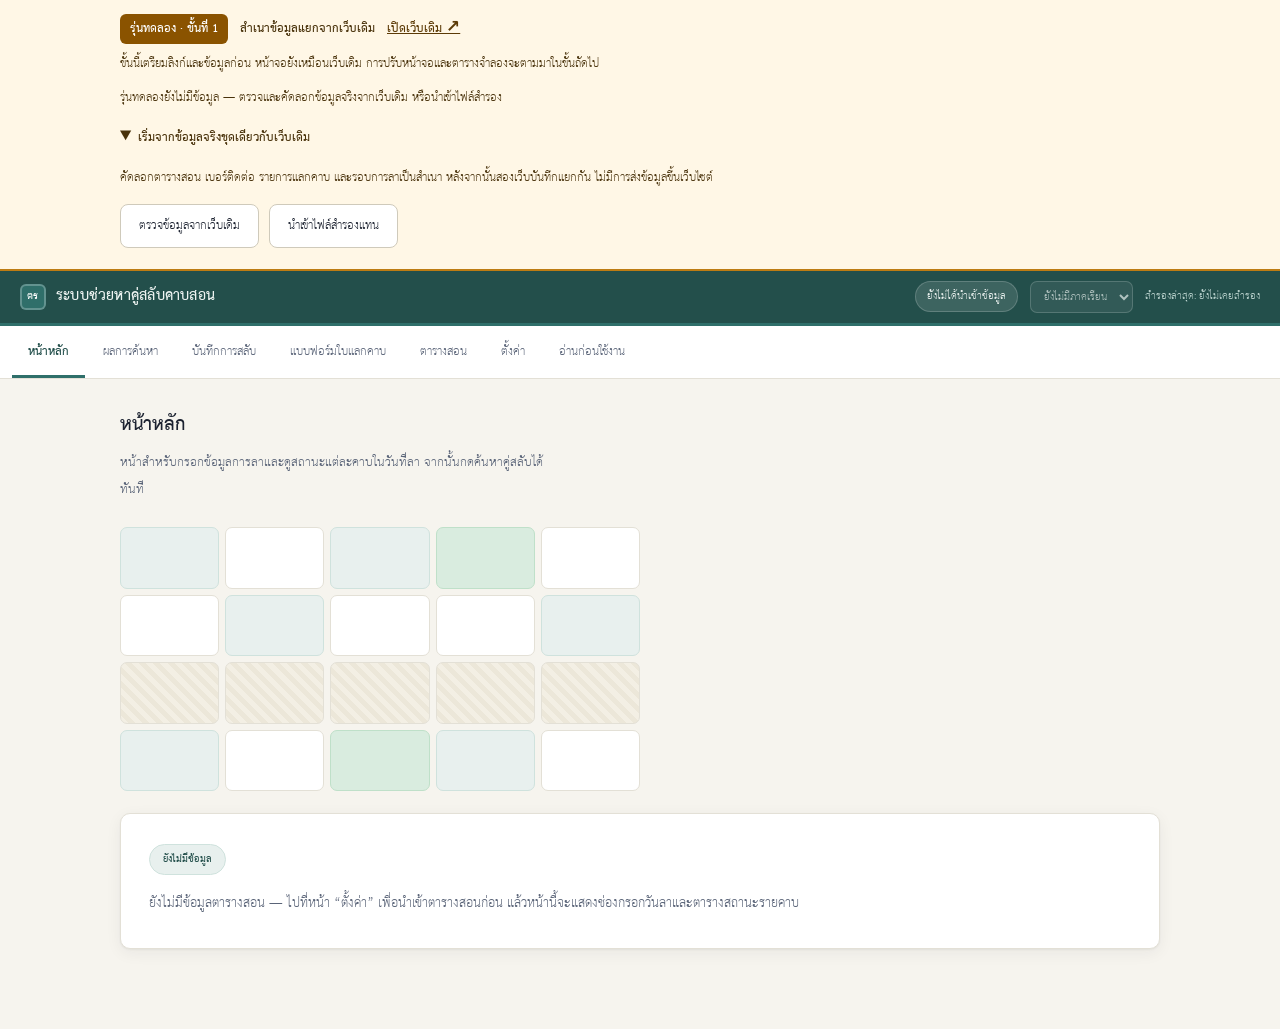
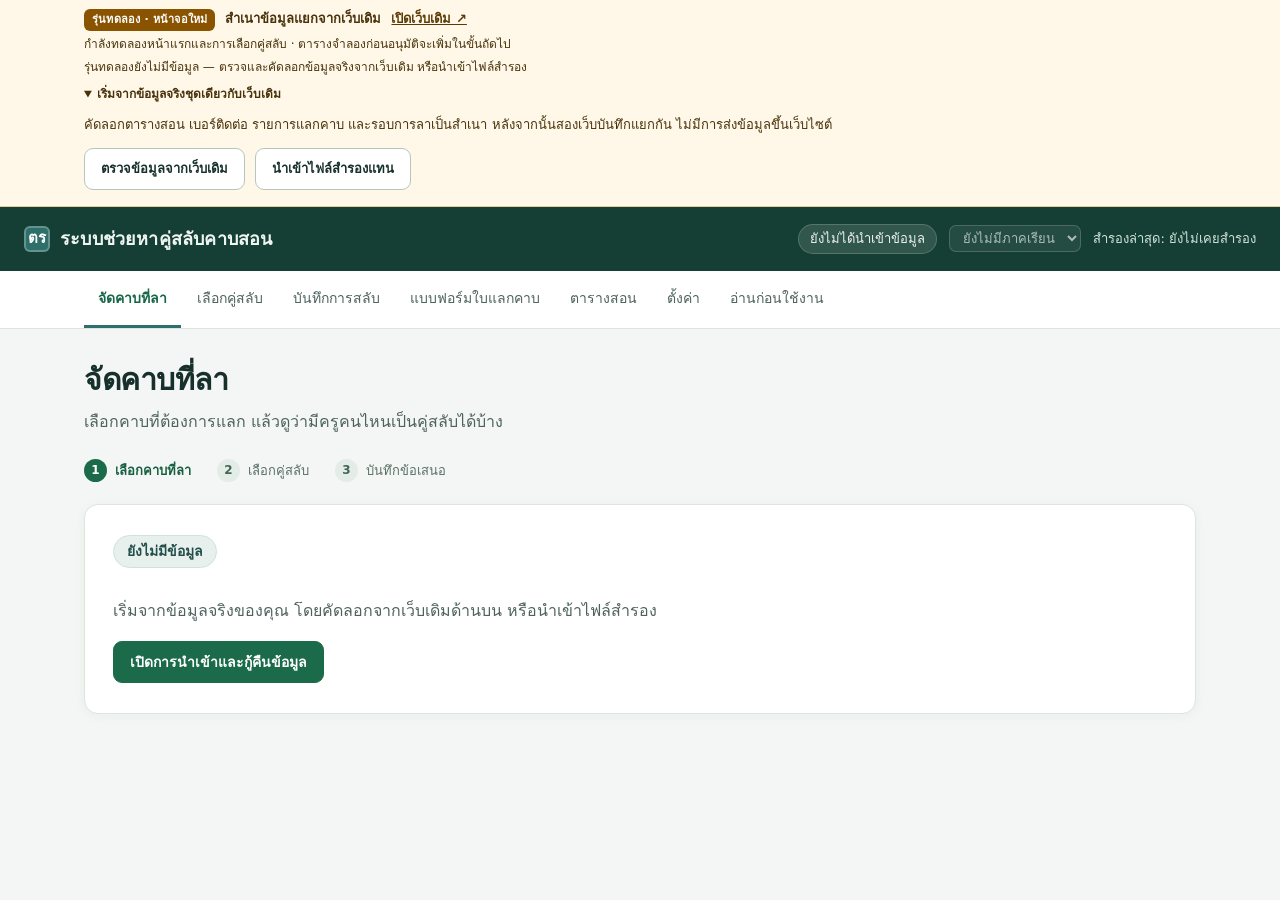
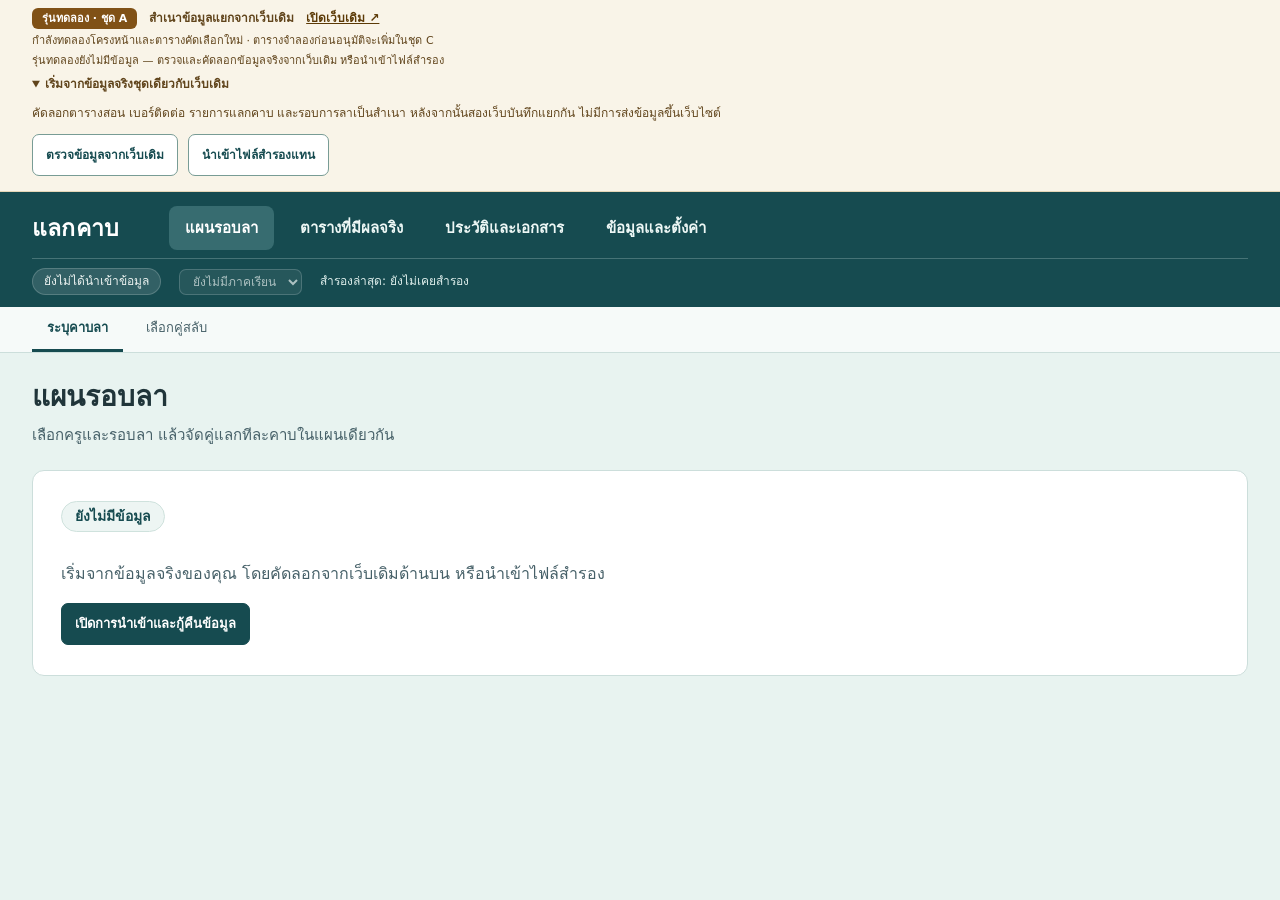
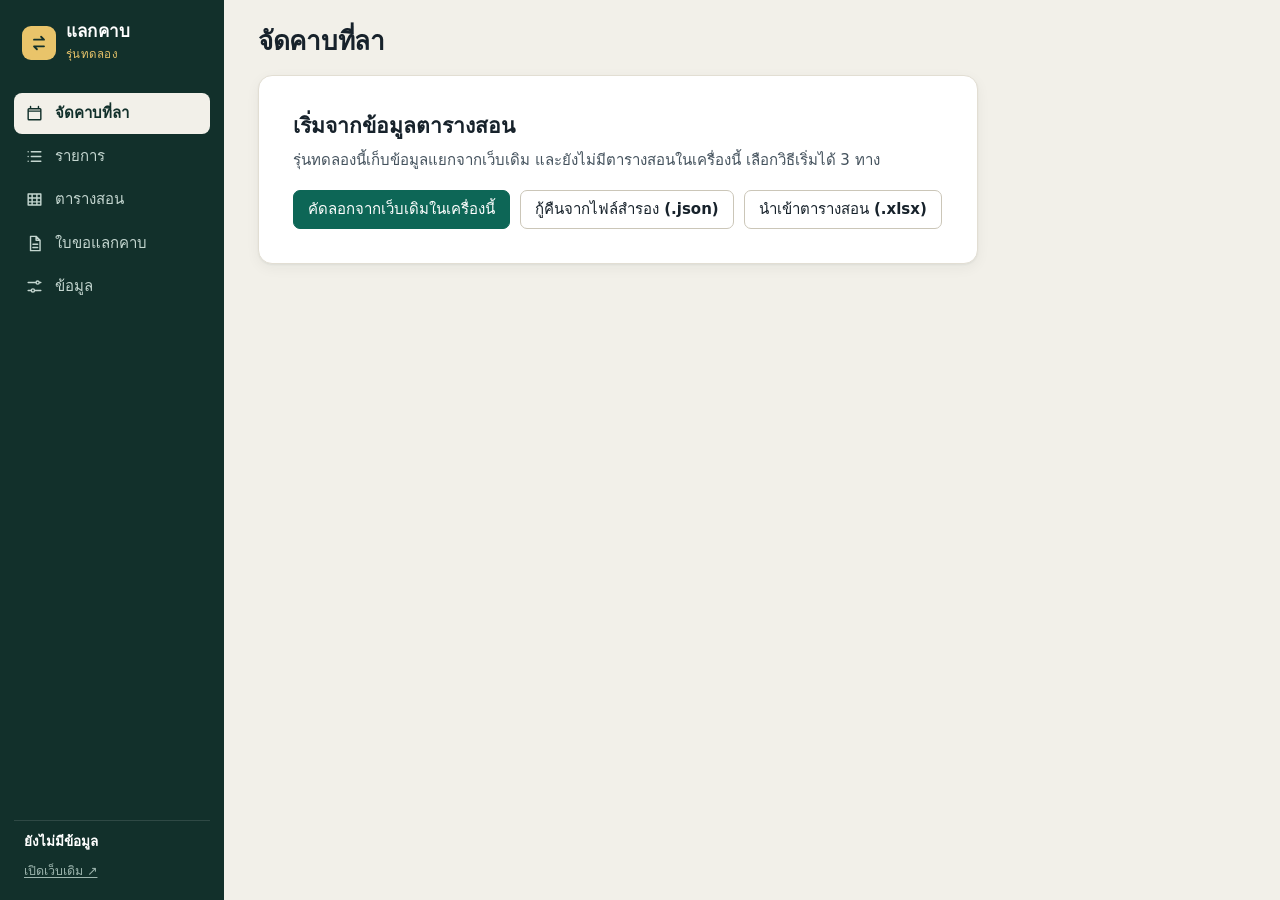
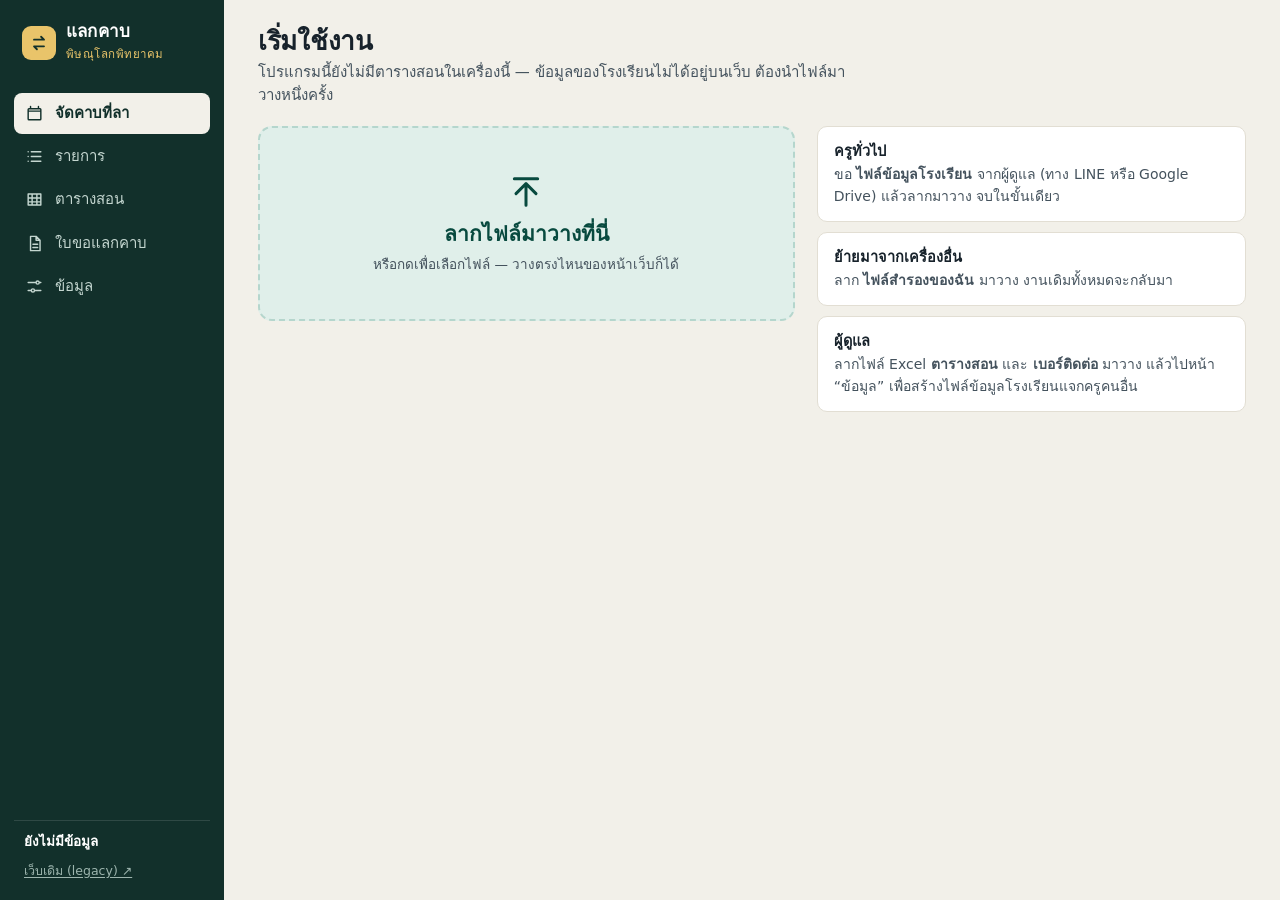
